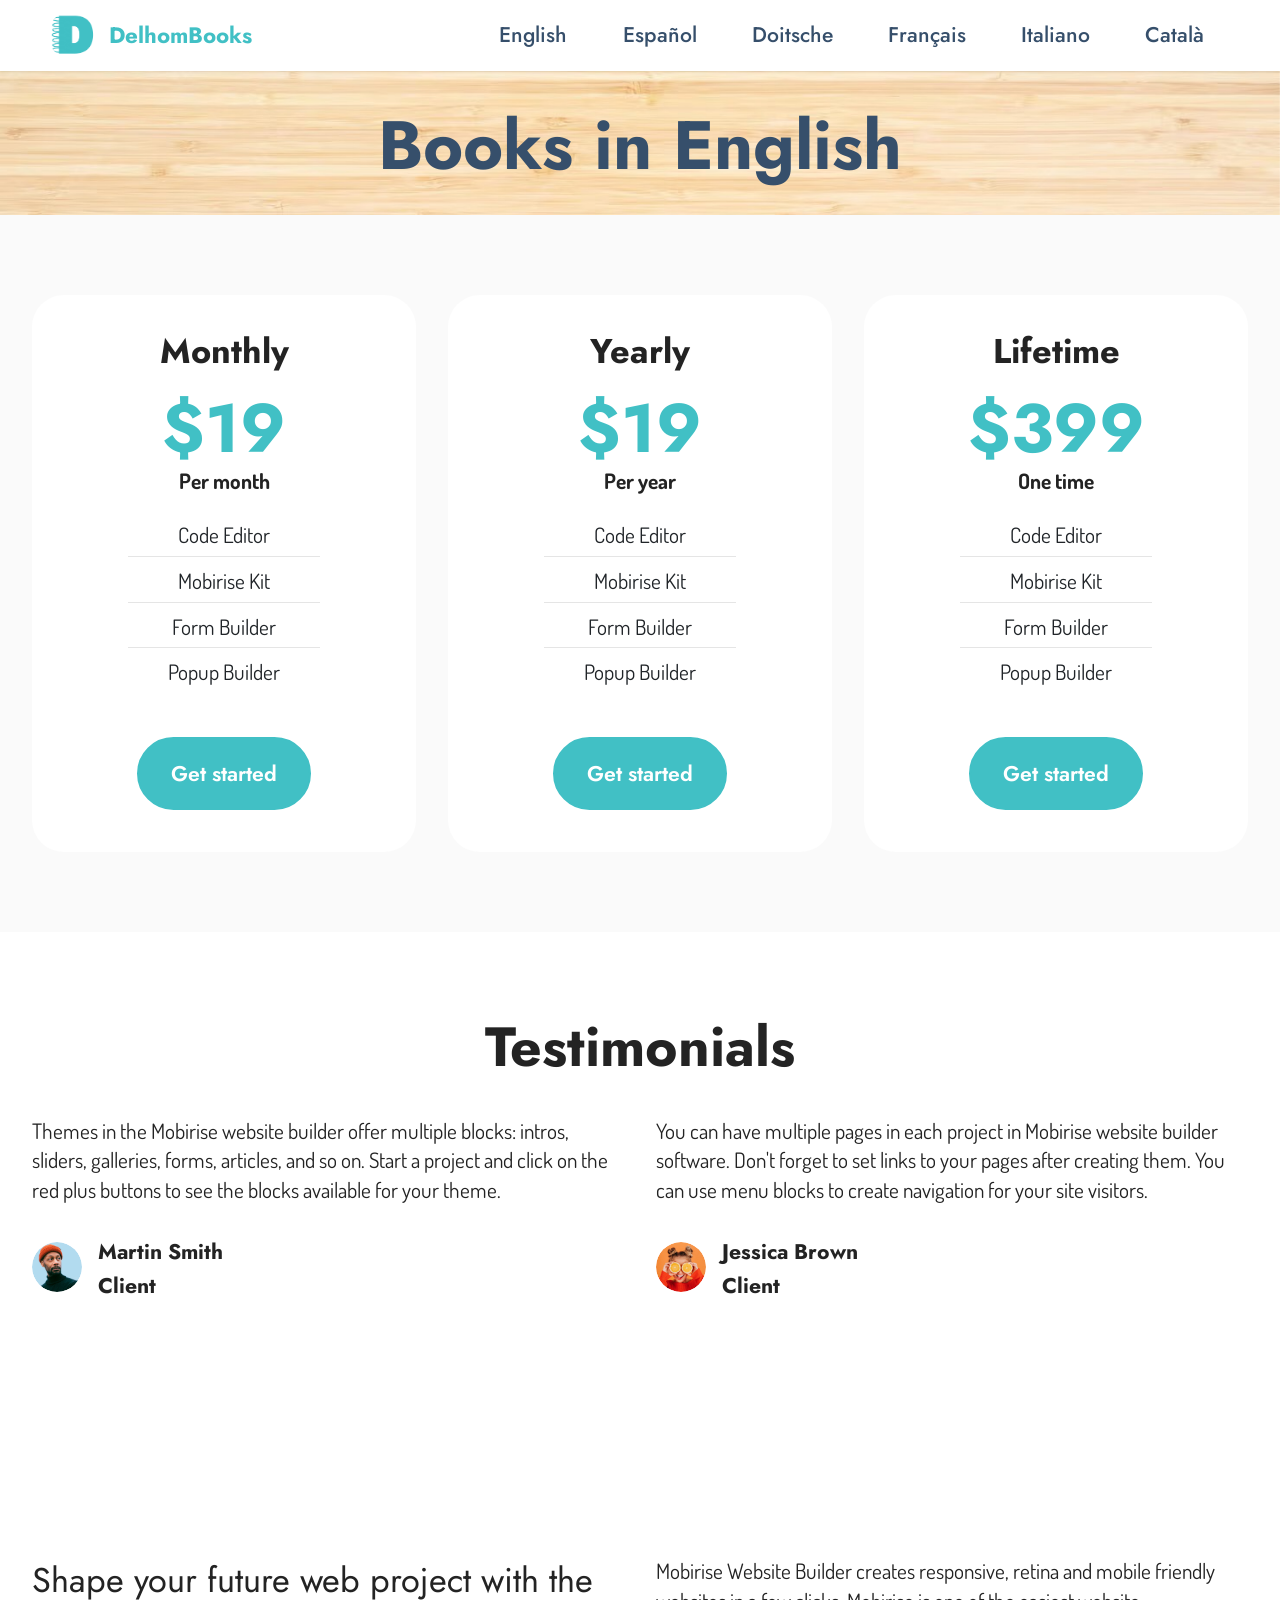
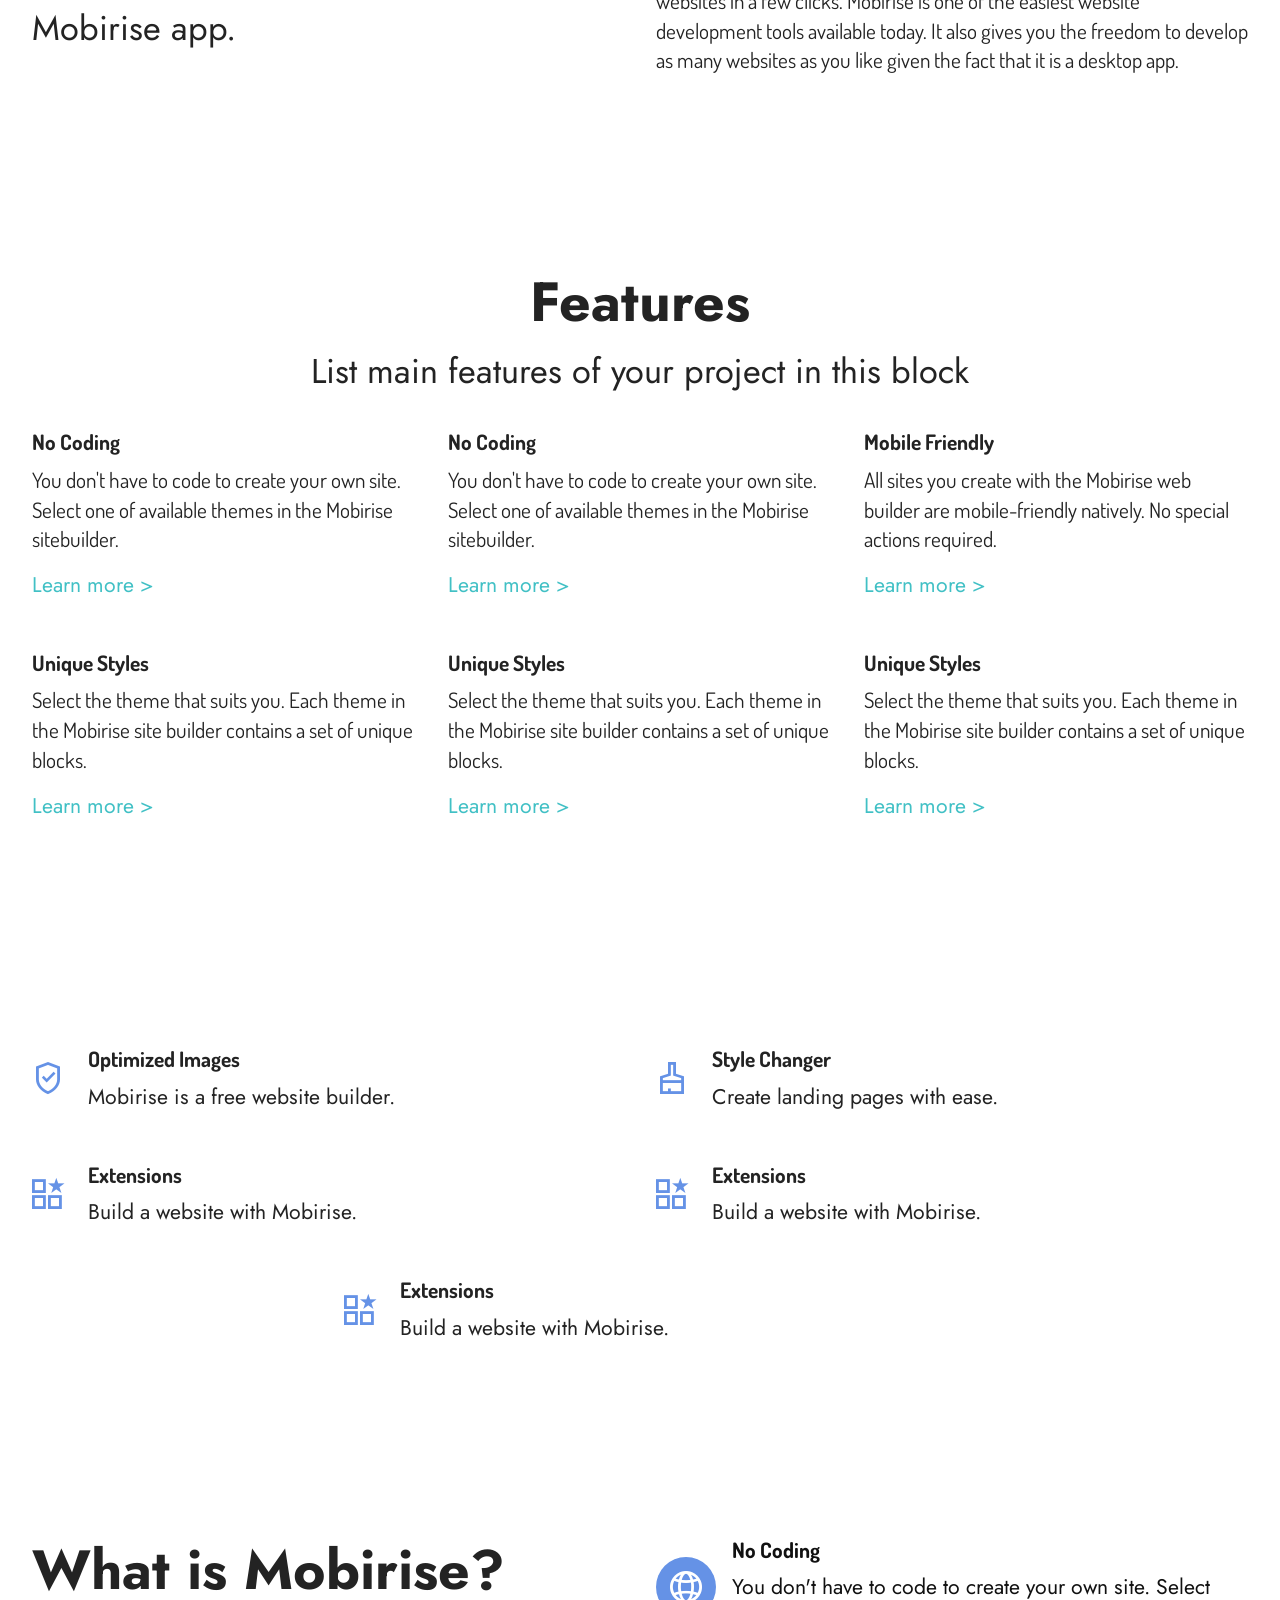
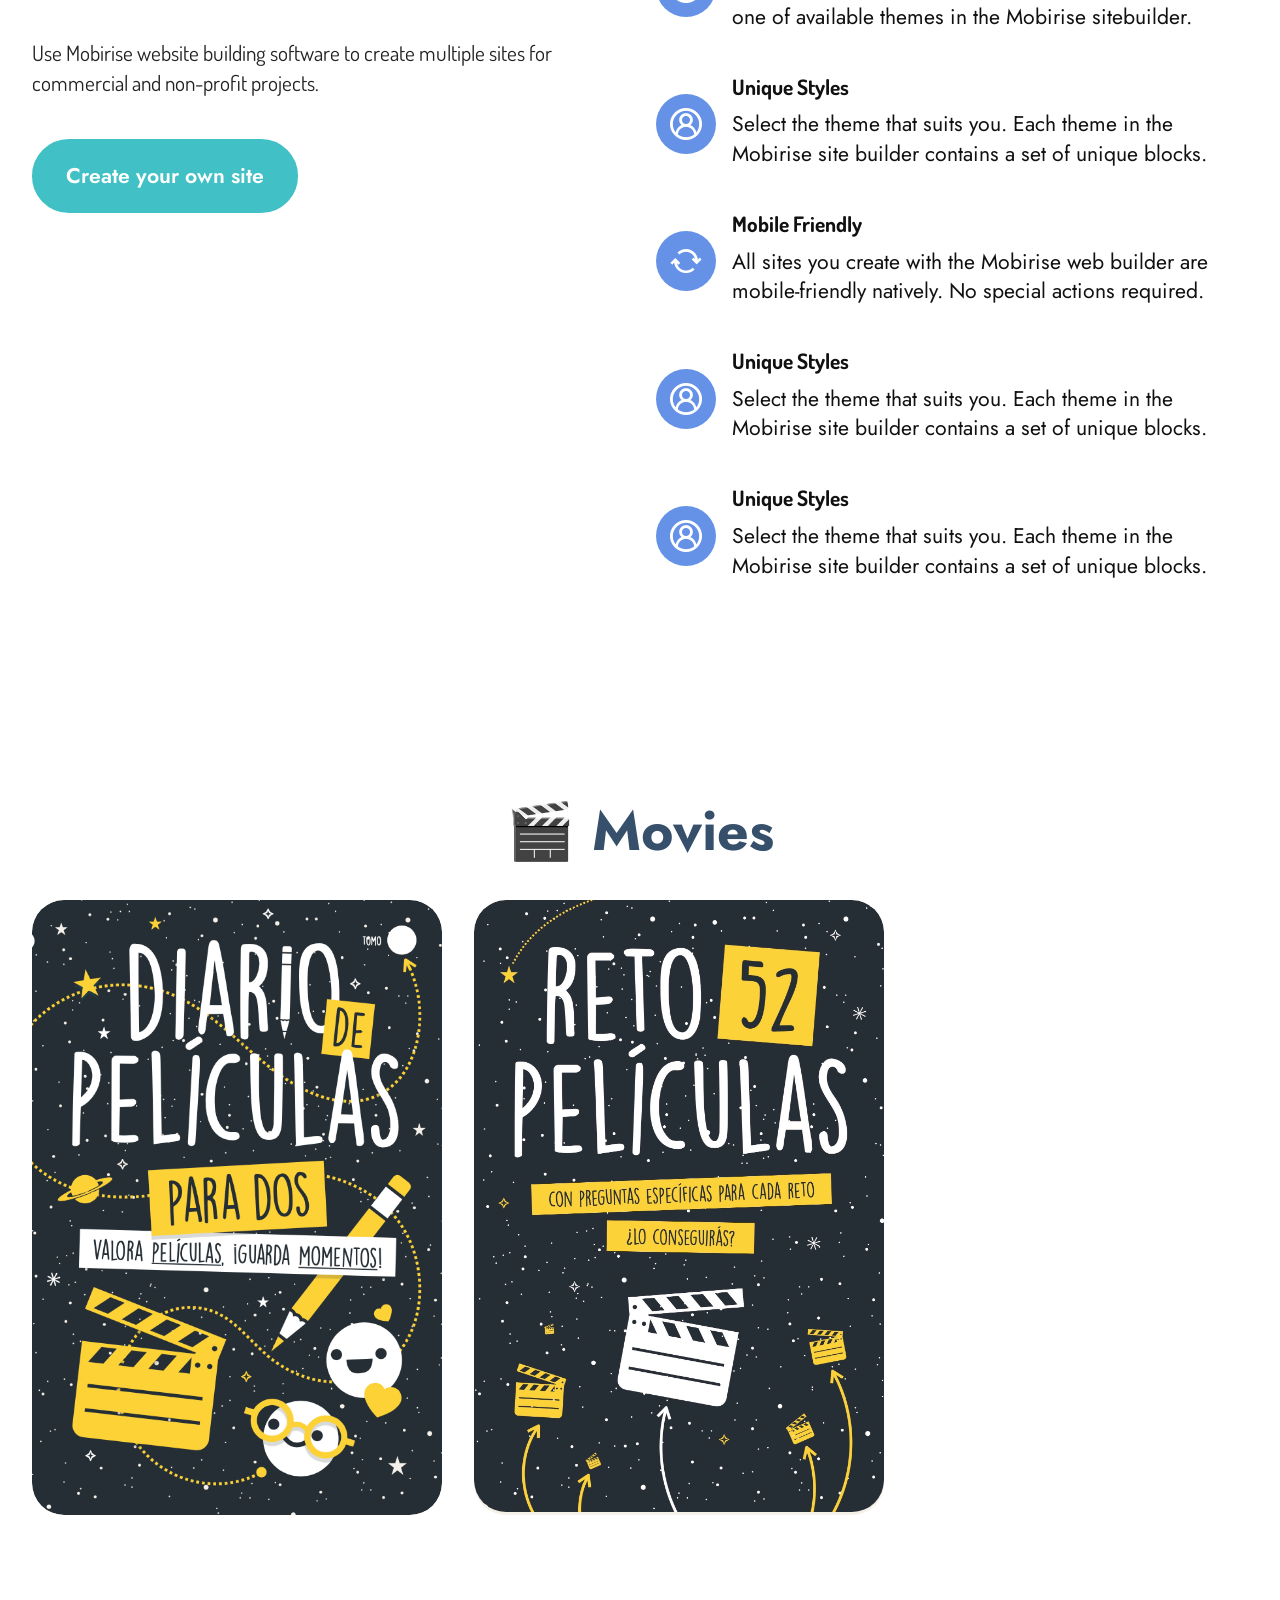
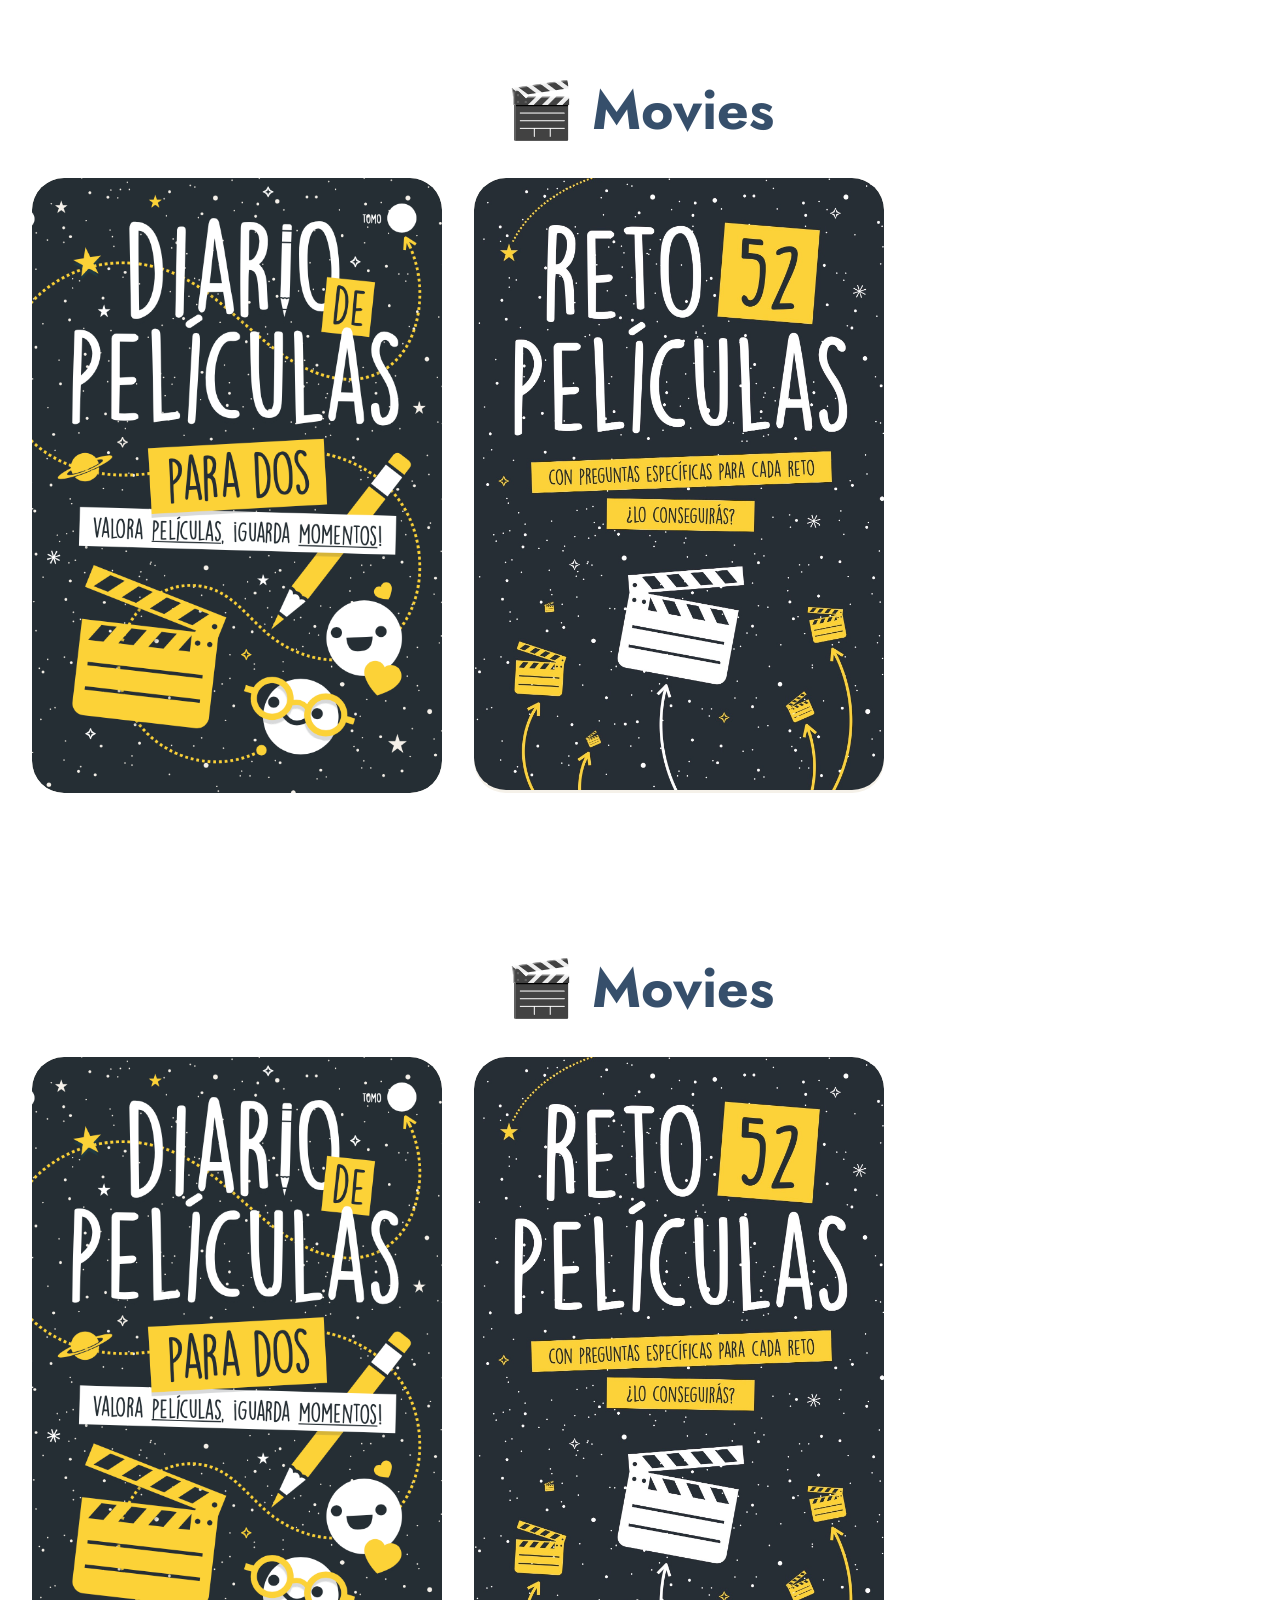
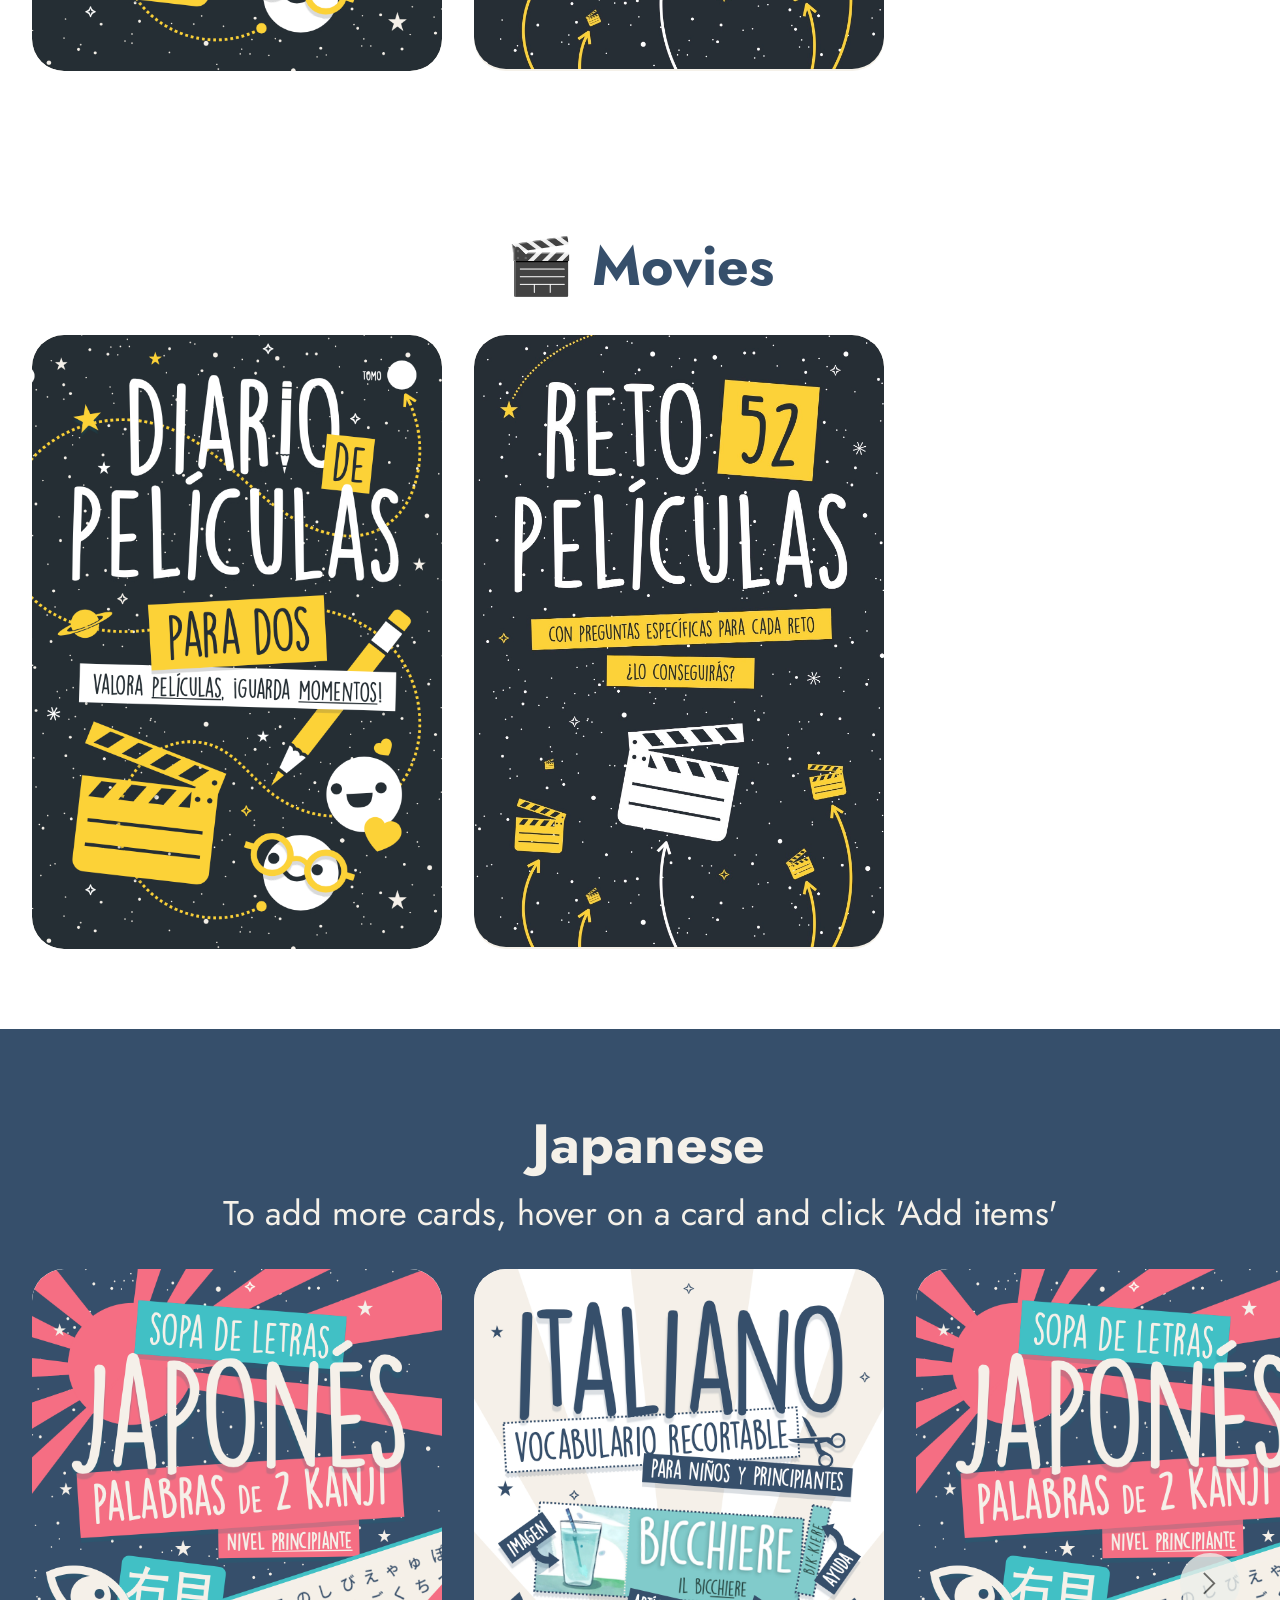
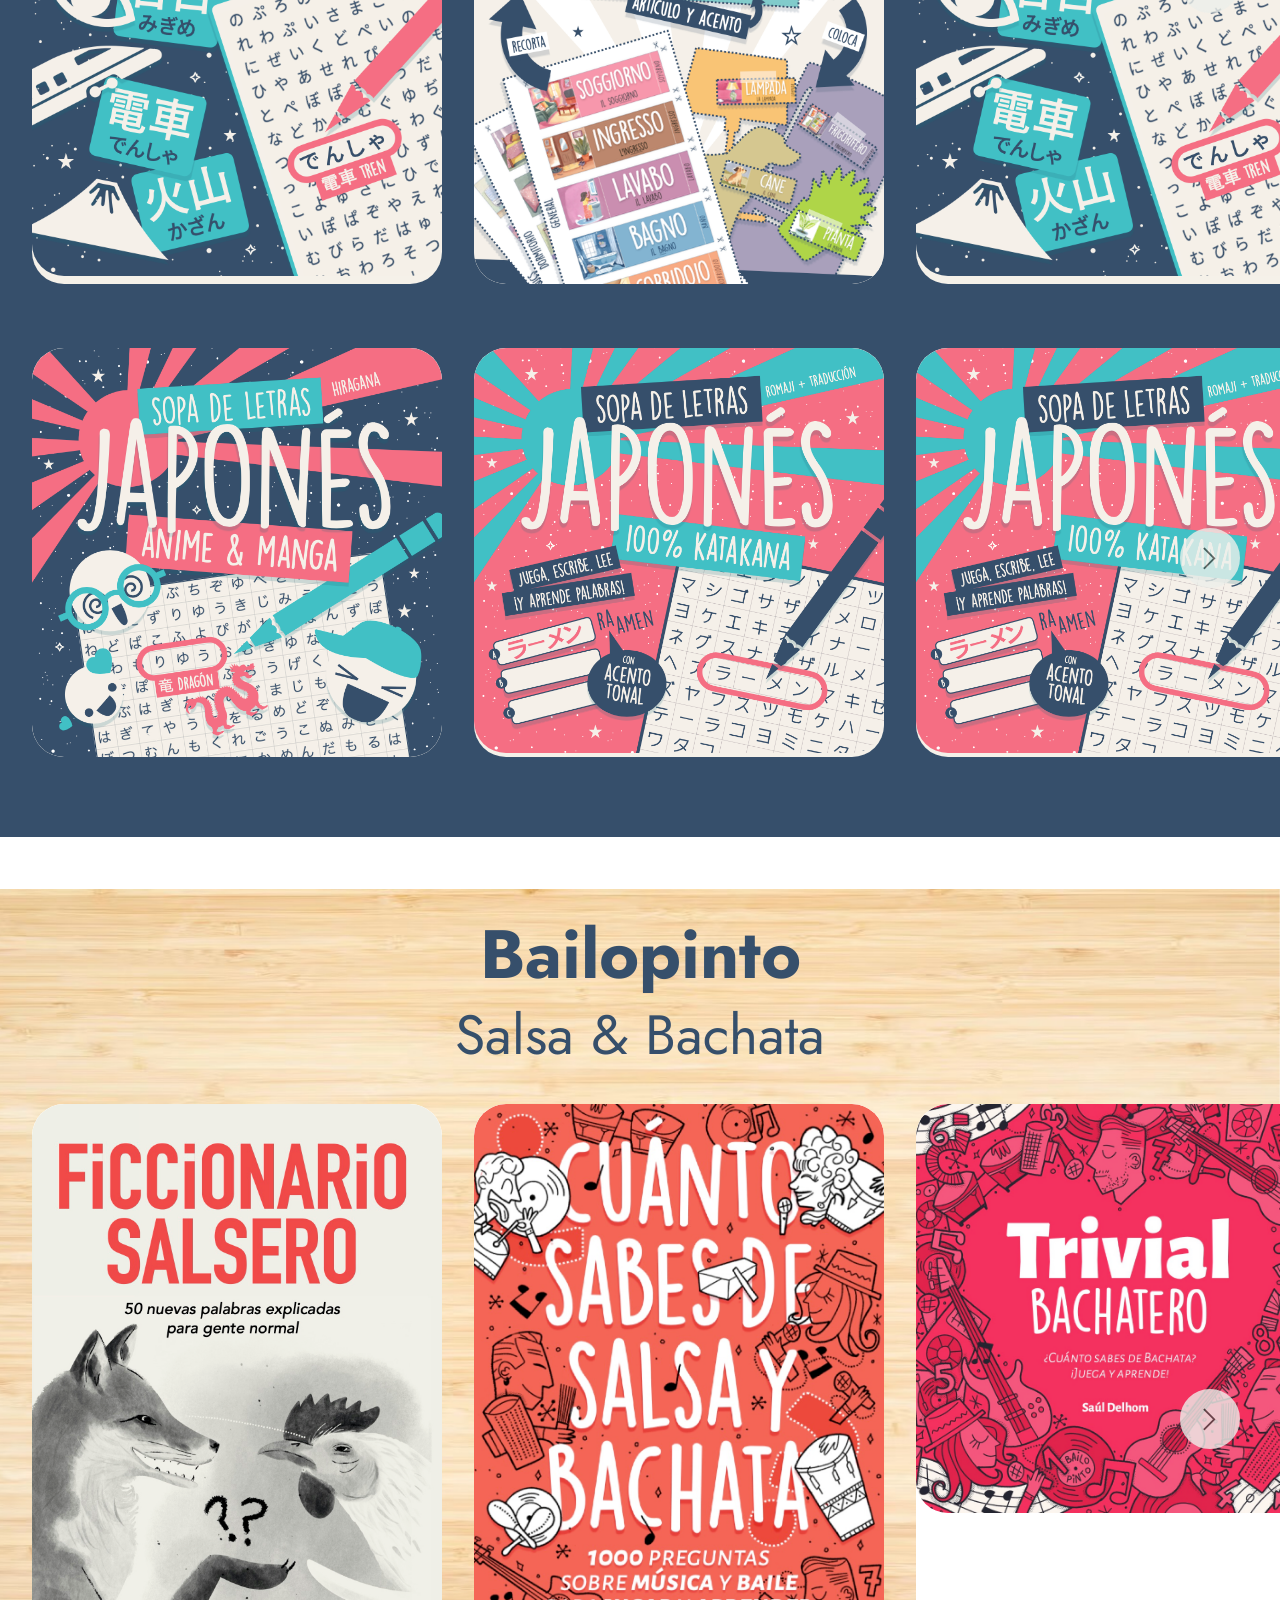
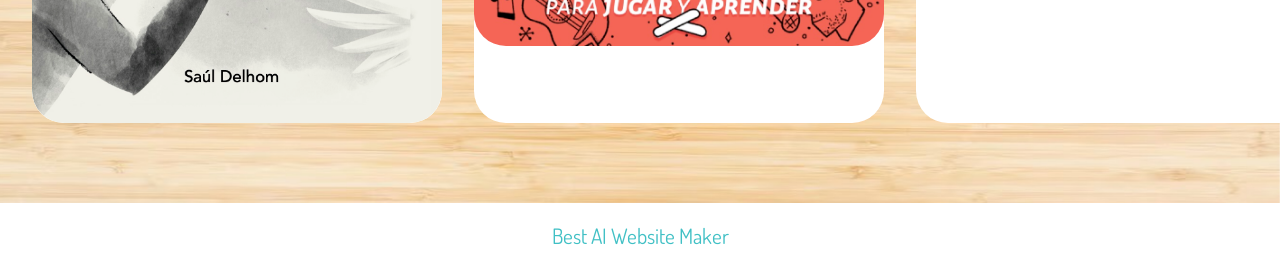
==== english.html @ 9fc68e45 "subida inicial web mobirise" ====
<!DOCTYPE html>
<html  >
<head>
  <!-- Site made with Mobirise Website Builder v6.1.12, https://mobirise.com -->
  <meta charset="UTF-8">
  <meta http-equiv="X-UA-Compatible" content="IE=edge">
  <meta name="generator" content="Mobirise v6.1.12, mobirise.com">
  <meta name="viewport" content="width=device-width, initial-scale=1, minimum-scale=1">
  <link rel="shortcut icon" href="assets/images/delhom-books-logo-1.png" type="image/x-icon">
  <meta name="description" content="">
  
  
  <title>Books in English</title>
  <link rel="stylesheet" href="assets/web/assets/mobirise-icons2/mobirise2.css">
  <link rel="stylesheet" href="assets/bootstrap/css/bootstrap.min.css">
  <link rel="stylesheet" href="assets/parallax/jarallax.css">
  <link rel="stylesheet" href="assets/dropdown/css/style.css">
  <link rel="stylesheet" href="assets/socicon/css/styles.css">
  <link rel="stylesheet" href="assets/theme/css/style.css">
  <link rel="preload" href="https://fonts.googleapis.com/css?family=Jost:100,200,300,400,500,600,700,800,900,100i,200i,300i,400i,500i,600i,700i,800i,900i&display=swap" as="style" onload="this.onload=null;this.rel='stylesheet'">
  <noscript><link rel="stylesheet" href="https://fonts.googleapis.com/css?family=Jost:100,200,300,400,500,600,700,800,900,100i,200i,300i,400i,500i,600i,700i,800i,900i&display=swap"></noscript>
  <link rel="preload" href="https://fonts.googleapis.com/css?family=Dosis:200,300,400,500,600,700,800&display=swap" as="style" onload="this.onload=null;this.rel='stylesheet'">
  <noscript><link rel="stylesheet" href="https://fonts.googleapis.com/css?family=Dosis:200,300,400,500,600,700,800&display=swap"></noscript>
  <link rel="preload" as="style" href="assets/mobirise/css/mbr-additional.css?v=yplSGH"><link rel="stylesheet" href="assets/mobirise/css/mbr-additional.css?v=yplSGH" type="text/css">

  
  
  
</head>
<body>
  
  <section data-bs-version="5.1" class="menu menu1 cid-vh84CLpVKT" once="menu" id="menu1-14">
    

    <nav class="navbar navbar-dropdown navbar-fixed-top navbar-expand-lg">
        <div class="container">
            <div class="navbar-brand">
                <span class="navbar-logo">
                    <a href="https://mobiri.se">
                        <img src="assets/images/delhom-books-logo-mini.png" alt="Mobirise Website Builder" style="height: 3rem;">
                    </a>
                </span>
                <span class="navbar-caption-wrap"><a class="navbar-caption text-primary new-font" href="https://mobiri.se">DelhomBooks</a></span>
            </div>
            <button class="navbar-toggler" type="button" data-toggle="collapse" data-bs-toggle="collapse" data-target="#navbarSupportedContent" data-bs-target="#navbarSupportedContent" aria-controls="navbarNavAltMarkup" aria-expanded="false" aria-label="Toggle navigation">
                <div class="hamburger">
                    <span></span>
                    <span></span>
                    <span></span>
                    <span></span>
                </div>
            </button>
            <div class="collapse navbar-collapse" id="navbarSupportedContent">
                <ul class="navbar-nav nav-dropdown nav-right" data-app-modern-menu="true"><li class="nav-item"><a class="nav-link link text-secondary text-primary display-4" href="page1.html">English</a></li>
                    <li class="nav-item"><a class="nav-link link text-secondary text-primary display-4" href="espanol.html">Español</a></li>
                    <li class="nav-item"><a class="nav-link link text-secondary display-4" href="https://mobiri.se">Doitsche</a>
                    </li><li class="nav-item"><a class="nav-link link text-secondary display-4" href="https://mobiri.se">Français</a></li><li class="nav-item"><a class="nav-link link text-secondary display-4" href="https://mobiri.se">Italiano</a></li><li class="nav-item"><a class="nav-link link text-secondary display-4" href="https://mobiri.se">Català</a></li></ul>
                
                
            </div>
        </div>
    </nav>
</section>

<section data-bs-version="5.1" class="content4 cid-vh84CMiRz2 mbr-parallax-background" id="content4-15">
    

    
    
    <div class="container">
        <div class="row justify-content-center">
            <div class="title col-md-12 col-lg-10">
                <h2 class="mbr-section-title mbr-fonts-style align-center mb-4 display-1">
                    <strong>Books in English</strong></h2>
                
                
            </div>
        </div>
    </div>
</section>

<section data-bs-version="5.1" class="pricing2 cid-vh84CMUTOu" id="pricing2-17">
    

    
    
    <div class="container">
        <div class="row justify-content-center">
            <div class="col-12 col-md-6 align-center col-lg-4">
                <div class="plan">
                    <div class="plan-header">
                        <h6 class="plan-title mbr-fonts-style mb-3 display-5">
                            <strong>Monthly</strong>
                        </h6>
                        <div class="plan-price">
                            <p class="price mbr-fonts-style m-0 display-1"><strong>$19</strong></p>
                            <p class="price-term mbr-fonts-style mb-3 display-7"><strong>Per month</strong>
                            </p>
                        </div>
                    </div>
                    <div class="plan-body">
                        <div class="plan-list mb-4">
                            <ul class="list-group mbr-fonts-style list-group-flush display-7">
                                <li class="list-group-item">Code Editor
                                </li><li class="list-group-item">Mobirise Kit
                                </li><li class="list-group-item">Form Builder
                                </li><li class="list-group-item">Popup Builder</li>
                            </ul>
                        </div>
                        <div class="mbr-section-btn text-center">
                            <a href="https://mobiri.se" class="btn btn-primary display-4">Get started</a>
                        </div>
                    </div>
                </div>
            </div>
            <div class="col-12 col-md-6 align-center col-lg-4">
                <div class="plan">
                    <div class="plan-header">
                        <h6 class="plan-title mbr-fonts-style mb-3 display-5">
                            <strong>Yearly</strong>
                        </h6>
                        <div class="plan-price">
                            <p class="price mbr-fonts-style m-0 display-1"><strong>$19</strong></p>
                            <p class="price-term mbr-fonts-style mb-3 display-7"><strong>Per year</strong>
                            </p>
                        </div>
                    </div>
                    <div class="plan-body">
                        <div class="plan-list mb-4">
                            <ul class="list-group mbr-fonts-style list-group-flush display-7">
                                <li class="list-group-item">Code Editor
                                </li><li class="list-group-item">Mobirise Kit
                                </li><li class="list-group-item">Form Builder
                                </li><li class="list-group-item">Popup Builder</li>
                            </ul>
                        </div>
                        <div class="mbr-section-btn text-center"><a href="https://mobiri.se" class="btn btn-primary display-4">Get started</a></div>
                    </div>
                </div>
            </div>
            <div class="col-12 col-md-6 align-center col-lg-4">
                <div class="plan">
                    <div class="plan-header">
                        <h6 class="plan-title mbr-fonts-style mb-3 display-5">
                            <strong>Lifetime</strong>
                        </h6>
                        <div class="plan-price">
                            <p class="price mbr-fonts-style m-0 display-1"><strong>$399</strong></p>
                            <p class="price-term mbr-fonts-style mb-3 display-7"><strong>One time</strong>
                            </p>
                        </div>
                    </div>
                    <div class="plan-body">
                        <div class="plan-list mb-4">
                            <ul class="list-group mbr-fonts-style list-group-flush display-7">
                                <li class="list-group-item">Code Editor
                                </li><li class="list-group-item">Mobirise Kit
                                </li><li class="list-group-item">Form Builder
                                </li><li class="list-group-item">Popup Builder</li>
                            </ul>
                        </div>
                        <div class="mbr-section-btn text-center">
                            <a href="https://mobiri.se" class="btn btn-primary display-4">Get started</a>
                        </div>
                    </div>
                </div>
            </div>
            
        </div>
    </div>
</section>

<section data-bs-version="5.1" class="testimonials2 cid-vh84CNhNWM" id="testimonials2-18">
    
    
    
    
    <div class="container">
        <h3 class="mbr-section-title mbr-fonts-style align-center mb-4 display-2">
            <strong>Testimonials</strong>
        </h3>
        <div class="row justify-content-center">
            <div class="item features-without-image mb-5 col-12 col-md-6">
                <div class="item-wrapper">
                    <p class="mbr-text mbr-fonts-style mb-4 display-7">Themes in the Mobirise website builder offer multiple blocks: intros, sliders, galleries, forms, articles, and so on. Start a project and click on the red plus buttons to see the blocks available for your theme.</p>
                    <div class="d-flex mb-md-0 mb-4">
                        <div class="image-wrapper">
                            <img src="assets/images/team1.webp" alt="Mobirise Website Builder">
                        </div>
                        <div class="text-wrapper">
                            <p class="name mbr-fonts-style mb-1 display-4">
                                <strong>Martin Smith</strong>
                            </p>
                            <p class="position mbr-fonts-style display-4">
                                <strong>Client</strong>
                            </p>
                        </div>
                    </div>
                </div>
            </div>
            <div class="item features-without-image mb-5 col-12 col-md-6">
                <div class="item-wrapper">
                    <p class="mbr-text mbr-fonts-style mb-4 display-7">You can have multiple pages in each project in Mobirise website builder software. Don't forget to set links to your pages after creating them. You can use menu blocks to create navigation for your site visitors.</p>
                    <div class="d-flex mb-md-0 mb-4">
                        <div class="image-wrapper">
                            <img src="assets/images/team2.webp" alt="Mobirise Website Builder">
                        </div>
                        <div class="text-wrapper">
                            <p class="name mbr-fonts-style mb-1 display-4">
                                <strong>Jessica Brown</strong>
                            </p>
                            <p class="position mbr-fonts-style display-4">
                                <strong>Client</strong>
                            </p>
                        </div>
                    </div>
                </div>
            </div>
        </div>
    </div>
</section>

<section data-bs-version="5.1" class="content10 cid-vh84CNz6tU" id="content10-19">
    
    <div class="container">
        <div class="row justify-content-center">
            <div class="col-12 col-md">
                
                <h6 class="mbr-section-subtitle mbr-fonts-style mb-4 display-5">
                    Shape your future web project with the Mobirise app.
                </h6>
            </div>
            <div class="col-md-12 col-lg-6">
                <p class="mbr-text mbr-fonts-style display-7">Mobirise Website Builder creates responsive, retina and mobile friendly websites in a few clicks. Mobirise is one of the easiest website development tools available today. It also gives you the freedom to develop as many websites as you like given the fact that it is a desktop app.</p>
            </div>
        </div>
    </div>
</section>

<section data-bs-version="5.1" class="features18 cid-vh84CNI649" id="features18-1a">

    

    
    
    <div class="container">
        <div class="mbr-section-head">
            <div class="col-12">
                <h4 class="mbr-section-title mbr-fonts-style align-center mb-0 display-2">
                    <strong>Features</strong>
                </h4>
                <h5 class="mbr-section-subtitle mbr-fonts-style align-center mb-0 mt-2 display-5">
                    List main features of your project in this block
                </h5>
            </div>
        </div>
        <div class="row mt-4">
            <div class="item features-without-image mb-3 col-12 col-md-4">
                <div class="item-wrapper mb-4">
                    <div class="card-box align-left">
                        <h4 class="card-title mbr-fonts-style align-left display-7">
                            <strong>No Coding</strong>
                        </h4>
                        <p class="mbr-text mbr-fonts-style mb-3 display-7">
                            You don't have to code to create your own site. Select one of available themes in the
                            Mobirise sitebuilder.</p>
                        <div class="link-wrap">
                            <h6 class="link mbr-fonts-style align-left display-4">
                                <a class="text-primary" href="#">Learn more &gt;</a>
                            </h6>
                        </div>
                    </div>
                </div>
            </div><div class="item features-without-image mb-3 col-12 col-md-4">
                <div class="item-wrapper mb-4">
                    <div class="card-box align-left">
                        <h4 class="card-title mbr-fonts-style align-left display-7">
                            <strong>No Coding</strong>
                        </h4>
                        <p class="mbr-text mbr-fonts-style mb-3 display-7">
                            You don't have to code to create your own site. Select one of available themes in the
                            Mobirise sitebuilder.</p>
                        <div class="link-wrap">
                            <h6 class="link mbr-fonts-style align-left display-4">
                                <a class="text-primary" href="#">Learn more &gt;</a>
                            </h6>
                        </div>
                    </div>
                </div>
            </div>
            <div class="item features-without-image mb-3 col-12 col-md-4">
                <div class="item-wrapper mb-4">
                    <div class="card-box align-left">
                        <h4 class="card-title mbr-fonts-style align-left display-7">
                            <strong>Mobile Friendly</strong>
                        </h4>
                        <p class="mbr-text mbr-fonts-style mb-3 display-7">
                            All sites you create with the Mobirise web builder are mobile-friendly natively. No special
                            actions required.</p>
                        <div class="link-wrap">
                            <h6 class="link mbr-fonts-style align-left display-4">
                                <a class="text-primary" href="#">Learn more &gt;</a>
                            </h6>
                        </div>
                    </div>
                </div>
            </div>
            <div class="item features-without-image mb-3 col-12 col-md-4">
                <div class="item-wrapper mb-4">
                    <div class="card-box align-left">
                        <h4 class="card-title mbr-fonts-style align-left display-7">
                            <strong>Unique Styles</strong>
                        </h4>
                        <p class="mbr-text mbr-fonts-style mb-3 display-7">
                            Select the theme that suits you. Each theme in the Mobirise site builder contains a set of
                            unique blocks.</p>
                        <div class="link-wrap">
                            <h6 class="link mbr-fonts-style align-left display-4">
                                <a class="text-primary" href="#">Learn more &gt;</a>
                            </h6>
                        </div>
                    </div>
                </div>
            </div><div class="item features-without-image mb-3 col-12 col-md-4">
                <div class="item-wrapper mb-4">
                    <div class="card-box align-left">
                        <h4 class="card-title mbr-fonts-style align-left display-7">
                            <strong>Unique Styles</strong>
                        </h4>
                        <p class="mbr-text mbr-fonts-style mb-3 display-7">
                            Select the theme that suits you. Each theme in the Mobirise site builder contains a set of
                            unique blocks.</p>
                        <div class="link-wrap">
                            <h6 class="link mbr-fonts-style align-left display-4">
                                <a class="text-primary" href="#">Learn more &gt;</a>
                            </h6>
                        </div>
                    </div>
                </div>
            </div><div class="item features-without-image mb-3 col-12 col-md-4">
                <div class="item-wrapper mb-4">
                    <div class="card-box align-left">
                        <h4 class="card-title mbr-fonts-style align-left display-7">
                            <strong>Unique Styles</strong>
                        </h4>
                        <p class="mbr-text mbr-fonts-style mb-3 display-7">
                            Select the theme that suits you. Each theme in the Mobirise site builder contains a set of
                            unique blocks.</p>
                        <div class="link-wrap">
                            <h6 class="link mbr-fonts-style align-left display-4">
                                <a class="text-primary" href="#">Learn more &gt;</a>
                            </h6>
                        </div>
                    </div>
                </div>
            </div>
        </div>
    </div>
</section>

<section data-bs-version="5.1" class="features15 cid-vh84COD1ik" id="features15-1b">

    

    
    
    <div class="container">
        <div class="row justify-content-center">
            <div class="item features-without-image mb-5 col-12 col-md-6">
                <div class="item-wrapper">
                    <span class="mbr-iconfont mobi-mbri-protect mobi-mbri m-auto"></span>
                    <div class="card-box">
                        <h4 class="card-title mbr-fonts-style mb-2 display-7"><strong>Optimized Images</strong></h4>
                        <h5 class="card-text mbr-fonts-style display-4">Mobirise is a free website builder.</h5>
                    </div>
                </div>
            </div>
            <div class="item features-without-image mb-5 col-12 col-md-6">
                <div class="item-wrapper">
                    <span class="mbr-iconfont m-auto mobi-mbri-website-theme-2 mobi-mbri"></span>
                    <div class="card-box">
                        <h4 class="card-title mbr-fonts-style mb-2 display-7"><strong>Style Changer</strong></h4>
                        <h5 class="card-text mbr-fonts-style display-4">Create landing pages with ease.</h5>
                    </div>
                </div>
            </div>
            <div class="item features-without-image mb-5 col-12 col-md-6">
                <div class="item-wrapper">
                    <span class="mbr-iconfont m-auto mobi-mbri-features mobi-mbri"></span>
                    <div class="card-box">
                        <h4 class="card-title mbr-fonts-style mb-2 display-7">
                            <strong>Extensions</strong>
                        </h4>
                        <h5 class="card-text mbr-fonts-style display-4">Build a website with Mobirise.</h5>
                    </div>
                </div>
            </div><div class="item features-without-image mb-5 col-12 col-md-6">
                <div class="item-wrapper">
                    <span class="mbr-iconfont m-auto mobi-mbri-features mobi-mbri"></span>
                    <div class="card-box">
                        <h4 class="card-title mbr-fonts-style mb-2 display-7">
                            <strong>Extensions</strong>
                        </h4>
                        <h5 class="card-text mbr-fonts-style display-4">Build a website with Mobirise.</h5>
                    </div>
                </div>
            </div><div class="item features-without-image mb-5 col-12 col-md-6">
                <div class="item-wrapper">
                    <span class="mbr-iconfont m-auto mobi-mbri-features mobi-mbri"></span>
                    <div class="card-box">
                        <h4 class="card-title mbr-fonts-style mb-2 display-7">
                            <strong>Extensions</strong>
                        </h4>
                        <h5 class="card-text mbr-fonts-style display-4">Build a website with Mobirise.</h5>
                    </div>
                </div>
            </div>
        </div>
    </div>
</section>

<section data-bs-version="5.1" class="features13 cid-vh84CQ7tek" id="features13-1c">

    

    
    
    <div class="container">
        <div class="row justify-content-center">
            <div class="col-12 col-lg-6">
                <div class="card-wrapper">
                    <div class="card-box align-left">
                        <h4 class="card-title mbr-fonts-style mb-4 display-2">
                            <strong>What is Mobirise?</strong>
                        </h4>
                        <p class="mbr-text mbr-fonts-style mb-4 display-7">
                            Use Mobirise website building software to create multiple sites for commercial and non-profit projects.</p>
                        <div class="mbr-section-btn">
                            <a class="btn btn-primary display-4" href="https://mobiri.se">Create your own site</a>
                        </div>
                    </div>
                </div>
            </div>
            <div class="col-12 col-lg-6">
                <div class="item features-without-image active">
                    <div class="item-wrapper mbr-flex">
                        <div class="icon-box">
                            <span class="mbr-iconfont mobi-mbri-globe-2 mobi-mbri"></span>
                        </div>
                        <div class="text-box">
                            <h4 class="icon-title mbr-black mbr-fonts-style display-7">
                                <strong>No Coding</strong>
                            </h4>
                            <h5 class="icon-text mbr-black mbr-fonts-style display-4">You don't have to code to create your own site. Select one of available themes in the Mobirise sitebuilder.</h5>
                        </div>
                    </div>
                </div>
                
                <div class="item features-without-image">
                    <div class="item-wrapper mbr-flex">
                        <div class="icon-box">
                            <span class="mbr-iconfont mobi-mbri-user-2 mobi-mbri"></span>
                        </div>
                        <div class="text-box">
                            <h4 class="icon-title mbr-black mbr-fonts-style display-7">
                                <strong>Unique Styles</strong>
                            </h4>
                            <h5 class="icon-text mbr-black mbr-fonts-style display-4">Select the theme that suits you. Each theme in the Mobirise site builder contains a set of unique blocks.</h5>
                        </div>
                    </div>
                </div><div class="item features-without-image">
                    <div class="item-wrapper mbr-flex">
                        <div class="icon-box">
                            <span class="mbr-iconfont mobi-mbri-update mobi-mbri"></span>
                        </div>
                        <div class="text-box">
                            <h4 class="icon-title mbr-black mbr-fonts-style display-7">
                                <strong>Mobile Friendly</strong>
                            </h4>
                            <h5 class="icon-text mbr-black mbr-fonts-style display-4">All sites you create with the Mobirise web builder are mobile-friendly natively. No special actions required.</h5>
                        </div>
                    </div>
                </div><div class="item features-without-image">
                    <div class="item-wrapper mbr-flex">
                        <div class="icon-box">
                            <span class="mbr-iconfont mobi-mbri-user-2 mobi-mbri"></span>
                        </div>
                        <div class="text-box">
                            <h4 class="icon-title mbr-black mbr-fonts-style display-7">
                                <strong>Unique Styles</strong>
                            </h4>
                            <h5 class="icon-text mbr-black mbr-fonts-style display-4">Select the theme that suits you. Each theme in the Mobirise site builder contains a set of unique blocks.</h5>
                        </div>
                    </div>
                </div><div class="item features-without-image">
                    <div class="item-wrapper mbr-flex">
                        <div class="icon-box">
                            <span class="mbr-iconfont mobi-mbri-user-2 mobi-mbri"></span>
                        </div>
                        <div class="text-box">
                            <h4 class="icon-title mbr-black mbr-fonts-style display-7">
                                <strong>Unique Styles</strong>
                            </h4>
                            <h5 class="icon-text mbr-black mbr-fonts-style display-4">Select the theme that suits you. Each theme in the Mobirise site builder contains a set of unique blocks.</h5>
                        </div>
                    </div>
                </div>
            </div>
        </div>
    </div>
</section>

<section data-bs-version="5.1" class="slider4 mbr-embla cid-vh84CQCyBH" id="slider4-1d">
    
    
    <div class="position-relative text-center">
        <div class="mbr-section-head">
            <h4 class="mbr-section-title mbr-fonts-style align-center mb-0 display-2"><strong>🎬 Movies</strong></h4>
            
        </div>
        <div class="embla mt-4" data-skip-snaps="true" data-align="center" data-contain-scroll="trimSnaps" data-auto-play-interval="5" data-draggable="true">
            <div class="embla__viewport container-fluid">
                <div class="embla__container">
                    
                    
                    
                    <div class="embla__slide slider-image item active" style="margin-left: 1rem; margin-right: 1rem;">
                        <div class="slide-content">
                            <div class="item-wrapper">
                                <div class="item-img">
                                    <img src="assets/images/diario-peliculas-para-dos.webp" alt="Mobirise Website Builder" data-slide-to="0" data-bs-slide-to="0">
                                </div>
                            </div>
                            
                            
                        </div>
                    </div><div class="embla__slide slider-image item active" style="margin-left: 1rem; margin-right: 1rem;">
                        <div class="slide-content">
                            <div class="item-wrapper">
                                <div class="item-img">
                                    <img src="assets/images/portada-reto-50-peliculas-ed10.webp" alt="Mobirise Website Builder" data-slide-to="1" data-bs-slide-to="1">
                                </div>
                            </div>
                            
                            
                        </div>
                    </div>
                </div>
            </div>
            <button class="embla__button embla__button--prev">
                <span class="mobi-mbri mobi-mbri-arrow-prev mbr-iconfont" aria-hidden="true"></span>
                <span class="sr-only visually-hidden visually-hidden">Previous</span>
            </button>
            <button class="embla__button embla__button--next">
                <span class="mobi-mbri mobi-mbri-arrow-next mbr-iconfont" aria-hidden="true"></span>
                <span class="sr-only visually-hidden visually-hidden">Next</span>
            </button>
        </div>
    </div>
</section>

<section data-bs-version="5.1" class="slider4 mbr-embla cid-vh84CSfSgv" id="slider4-1e">
    
    
    <div class="position-relative text-center">
        <div class="mbr-section-head">
            <h4 class="mbr-section-title mbr-fonts-style align-center mb-0 display-2"><strong>🎬 Movies</strong></h4>
            
        </div>
        <div class="embla mt-4" data-skip-snaps="true" data-align="center" data-contain-scroll="trimSnaps" data-auto-play-interval="5" data-draggable="true">
            <div class="embla__viewport container-fluid">
                <div class="embla__container">
                    
                    
                    
                    <div class="embla__slide slider-image item active" style="margin-left: 1rem; margin-right: 1rem;">
                        <div class="slide-content">
                            <div class="item-wrapper">
                                <div class="item-img">
                                    <img src="assets/images/diario-peliculas-para-dos.webp" alt="Mobirise Website Builder" data-slide-to="0" data-bs-slide-to="0">
                                </div>
                            </div>
                            
                            
                        </div>
                    </div><div class="embla__slide slider-image item active" style="margin-left: 1rem; margin-right: 1rem;">
                        <div class="slide-content">
                            <div class="item-wrapper">
                                <div class="item-img">
                                    <img src="assets/images/portada-reto-50-peliculas-ed10.webp" alt="Mobirise Website Builder" data-slide-to="1" data-bs-slide-to="1">
                                </div>
                            </div>
                            
                            
                        </div>
                    </div>
                </div>
            </div>
            <button class="embla__button embla__button--prev">
                <span class="mobi-mbri mobi-mbri-arrow-prev mbr-iconfont" aria-hidden="true"></span>
                <span class="sr-only visually-hidden visually-hidden">Previous</span>
            </button>
            <button class="embla__button embla__button--next">
                <span class="mobi-mbri mobi-mbri-arrow-next mbr-iconfont" aria-hidden="true"></span>
                <span class="sr-only visually-hidden visually-hidden">Next</span>
            </button>
        </div>
    </div>
</section>

<section data-bs-version="5.1" class="slider4 mbr-embla cid-vh84CT5tXY" id="slider4-1f">
    
    
    <div class="position-relative text-center">
        <div class="mbr-section-head">
            <h4 class="mbr-section-title mbr-fonts-style align-center mb-0 display-2"><strong>🎬 Movies</strong></h4>
            
        </div>
        <div class="embla mt-4" data-skip-snaps="true" data-align="center" data-contain-scroll="trimSnaps" data-auto-play-interval="5" data-draggable="true">
            <div class="embla__viewport container-fluid">
                <div class="embla__container">
                    
                    
                    
                    <div class="embla__slide slider-image item active" style="margin-left: 1rem; margin-right: 1rem;">
                        <div class="slide-content">
                            <div class="item-wrapper">
                                <div class="item-img">
                                    <img src="assets/images/diario-peliculas-para-dos.webp" alt="Mobirise Website Builder" data-slide-to="0" data-bs-slide-to="0">
                                </div>
                            </div>
                            
                            
                        </div>
                    </div><div class="embla__slide slider-image item active" style="margin-left: 1rem; margin-right: 1rem;">
                        <div class="slide-content">
                            <div class="item-wrapper">
                                <div class="item-img">
                                    <img src="assets/images/portada-reto-50-peliculas-ed10.webp" alt="Mobirise Website Builder" data-slide-to="1" data-bs-slide-to="1">
                                </div>
                            </div>
                            
                            
                        </div>
                    </div>
                </div>
            </div>
            <button class="embla__button embla__button--prev">
                <span class="mobi-mbri mobi-mbri-arrow-prev mbr-iconfont" aria-hidden="true"></span>
                <span class="sr-only visually-hidden visually-hidden">Previous</span>
            </button>
            <button class="embla__button embla__button--next">
                <span class="mobi-mbri mobi-mbri-arrow-next mbr-iconfont" aria-hidden="true"></span>
                <span class="sr-only visually-hidden visually-hidden">Next</span>
            </button>
        </div>
    </div>
</section>

<section data-bs-version="5.1" class="slider4 mbr-embla cid-vh84CTOGBN" id="slider4-1g">
    
    
    <div class="position-relative text-center">
        <div class="mbr-section-head">
            <h4 class="mbr-section-title mbr-fonts-style align-center mb-0 display-2"><strong>🎬 Movies</strong></h4>
            
        </div>
        <div class="embla mt-4" data-skip-snaps="true" data-align="center" data-contain-scroll="trimSnaps" data-auto-play-interval="5" data-draggable="true">
            <div class="embla__viewport container-fluid">
                <div class="embla__container">
                    
                    
                    
                    <div class="embla__slide slider-image item active" style="margin-left: 1rem; margin-right: 1rem;">
                        <div class="slide-content">
                            <div class="item-wrapper">
                                <div class="item-img">
                                    <img src="assets/images/diario-peliculas-para-dos.webp" alt="Mobirise Website Builder" data-slide-to="0" data-bs-slide-to="0">
                                </div>
                            </div>
                            
                            
                        </div>
                    </div><div class="embla__slide slider-image item active" style="margin-left: 1rem; margin-right: 1rem;">
                        <div class="slide-content">
                            <div class="item-wrapper">
                                <div class="item-img">
                                    <img src="assets/images/portada-reto-50-peliculas-ed10.webp" alt="Mobirise Website Builder" data-slide-to="1" data-bs-slide-to="1">
                                </div>
                            </div>
                            
                            
                        </div>
                    </div>
                </div>
            </div>
            <button class="embla__button embla__button--prev">
                <span class="mobi-mbri mobi-mbri-arrow-prev mbr-iconfont" aria-hidden="true"></span>
                <span class="sr-only visually-hidden visually-hidden">Previous</span>
            </button>
            <button class="embla__button embla__button--next">
                <span class="mobi-mbri mobi-mbri-arrow-next mbr-iconfont" aria-hidden="true"></span>
                <span class="sr-only visually-hidden visually-hidden">Next</span>
            </button>
        </div>
    </div>
</section>

<section data-bs-version="5.1" class="slider4 mbr-embla cid-vh84CUjuYU" id="slider4-1h">
    
    
    <div class="position-relative text-center">
        <div class="mbr-section-head">
            <h4 class="mbr-section-title mbr-fonts-style align-center mb-0 display-2"><strong>&nbsp;Japanese</strong></h4>
            <h5 class="mbr-section-subtitle mbr-fonts-style align-center mb-0 mt-2 display-5">To add more cards, hover on a card and
                click 'Add items'</h5>
        </div>
        <div class="embla mt-4" data-skip-snaps="true" data-align="center" data-contain-scroll="trimSnaps" data-auto-play-interval="5" data-draggable="true">
            <div class="embla__viewport container-fluid">
                <div class="embla__container">
                    
                    
                    
                    <div class="embla__slide slider-image item active" style="margin-left: 1rem; margin-right: 1rem;">
                        <div class="slide-content">
                            <div class="item-wrapper">
                                <div class="item-img">
                                    <img src="assets/images/sopa-letras-dos-2-kanji.webp" alt="Mobirise Website Builder" data-slide-to="0" data-bs-slide-to="0">
                                </div>
                            </div>
                            
                            
                        </div>
                    </div><div class="embla__slide slider-image item" style="margin-left: 1rem; margin-right: 1rem;">
                        <div class="slide-content">
                            <div class="item-wrapper">
                                <div class="item-img">
                                    <img src="assets/images/vocabulario-recortable-italiano-ninos-principiantes.webp" alt="Mobirise Website Builder" data-slide-to="1" data-bs-slide-to="1">
                                </div>
                            </div>
                            
                            
                        </div>
                    </div><div class="embla__slide slider-image item" style="margin-left: 1rem; margin-right: 1rem;">
                        <div class="slide-content">
                            <div class="item-wrapper">
                                <div class="item-img">
                                    
                                <a href="http://amazon.com"><img src="assets/images/sopa-letras-dos-2-kanji.webp" alt="Mobirise Website Builder" data-slide-to="2" data-bs-slide-to="2"></a></div>
                            </div>
                            
                            
                        </div>
                    </div>
                </div>
            </div>
            <button class="embla__button embla__button--prev">
                <span class="mobi-mbri mobi-mbri-arrow-prev mbr-iconfont" aria-hidden="true"></span>
                <span class="sr-only visually-hidden visually-hidden">Previous</span>
            </button>
            <button class="embla__button embla__button--next">
                <span class="mobi-mbri mobi-mbri-arrow-next mbr-iconfont" aria-hidden="true"></span>
                <span class="sr-only visually-hidden visually-hidden">Next</span>
            </button>
        </div>
    </div>
</section>

<section data-bs-version="5.1" class="slider4 mbr-embla cid-vh84CUTWw1" id="slider4-1i">
    
    
    <div class="position-relative text-center">
        
        <div class="embla mt-4" data-skip-snaps="true" data-align="center" data-contain-scroll="trimSnaps" data-auto-play-interval="5" data-draggable="true">
            <div class="embla__viewport container-fluid">
                <div class="embla__container">
                    
                    
                    
                    <div class="embla__slide slider-image item active" style="margin-left: 1rem; margin-right: 1rem;">
                        <div class="slide-content">
                            <div class="item-wrapper">
                                <div class="item-img">
                                    
                                <a href="http://amazon.com"><img src="assets/images/sopa-letras-manga-japones-anime-aprender.webp" alt="Mobirise Website Builder" data-slide-to="0" data-bs-slide-to="0"></a></div>
                            </div>
                            
                            
                        </div>
                    </div><div class="embla__slide slider-image item" style="margin-left: 1rem; margin-right: 1rem;">
                        <div class="slide-content">
                            <div class="item-wrapper">
                                <div class="item-img">
                                    <img src="assets/images/japones-sopa-letras-vocabulario-katakana.webp" alt="Mobirise Website Builder" data-slide-to="1" data-bs-slide-to="1">
                                </div>
                            </div>
                            
                            
                        </div>
                    </div><div class="embla__slide slider-image item" style="margin-left: 1rem; margin-right: 1rem;">
                        <div class="slide-content">
                            <div class="item-wrapper">
                                <div class="item-img">
                                    <img src="assets/images/japones-sopa-letras-vocabulario-katakana.webp" alt="Mobirise Website Builder" data-slide-to="2" data-bs-slide-to="2">
                                </div>
                            </div>
                            
                            
                        </div>
                    </div><div class="embla__slide slider-image item" style="margin-left: 1rem; margin-right: 1rem;">
                        <div class="slide-content">
                            <div class="item-wrapper">
                                <div class="item-img">
                                    <img src="assets/images/japones-sopa-letras-vocabulario-katakana.webp" alt="Mobirise Website Builder" data-slide-to="3" data-bs-slide-to="3">
                                </div>
                            </div>
                            
                            
                        </div>
                    </div><div class="embla__slide slider-image item" style="margin-left: 1rem; margin-right: 1rem;">
                        <div class="slide-content">
                            <div class="item-wrapper">
                                <div class="item-img">
                                    
                                <a href="http://amazon.com"><img src="assets/images/japones-sopa-letras-vocabulario-katakana.webp" alt="Mobirise Website Builder" data-slide-to="4" data-bs-slide-to="4"></a></div>
                            </div>
                            
                            
                        </div>
                    </div>
                </div>
            </div>
            <button class="embla__button embla__button--prev">
                <span class="mobi-mbri mobi-mbri-arrow-prev mbr-iconfont" aria-hidden="true"></span>
                <span class="sr-only visually-hidden visually-hidden">Previous</span>
            </button>
            <button class="embla__button embla__button--next">
                <span class="mobi-mbri mobi-mbri-arrow-next mbr-iconfont" aria-hidden="true"></span>
                <span class="sr-only visually-hidden visually-hidden">Next</span>
            </button>
        </div>
    </div>
</section>

<section data-bs-version="5.1" class="slider4 mbr-embla cid-vh84CVEKRa mbr-parallax-background" id="slider4-1j">
    
    
    <div class="position-relative text-center">
        <div class="mbr-section-head">
            <h4 class="mbr-section-title mbr-fonts-style align-center mb-0 display-1"><strong>Bailopinto</strong></h4>
            <h5 class="mbr-section-subtitle mbr-fonts-style align-center mb-0 mt-2 display-2">Salsa &amp; Bachata</h5>
        </div>
        <div class="embla mt-4" data-skip-snaps="true" data-align="center" data-contain-scroll="trimSnaps" data-auto-play="true" data-auto-play-interval="5" data-draggable="true">
            <div class="embla__viewport container-fluid">
                <div class="embla__container">
                    
                    
                    
                    <div class="embla__slide slider-image item active" style="margin-left: 1rem; margin-right: 1rem;">
                        <div class="slide-content">
                            <div class="item-wrapper">
                                <div class="item-img">
                                    
                                <a href="http://amazon.com"><img src="assets/images/portada-ficcionario-salsero-v1-2.webp" alt="Mobirise Website Builder" data-slide-to="0" data-bs-slide-to="0"></a></div>
                            </div>
                            
                            
                        </div>
                    </div><div class="embla__slide slider-image item" style="margin-left: 1rem; margin-right: 1rem;">
                        <div class="slide-content">
                            <div class="item-wrapper">
                                <div class="item-img">
                                    
                                <a href="http://amazon.com"><img src="assets/images/cuanto-sabes-salsa-bachata-libro-juego.webp" alt="Mobirise Website Builder" data-slide-to="1" data-bs-slide-to="1"></a></div>
                            </div>
                            
                            
                        </div>
                    </div><div class="embla__slide slider-image item" style="margin-left: 1rem; margin-right: 1rem;">
                        <div class="slide-content">
                            <div class="item-wrapper">
                                <div class="item-img">
                                    
                                <a href="http://amazon.com"><img src="assets/images/portada-trivial-bachatero-bailopinto-saul-delhom-bachata-libro.webp" alt="Mobirise Website Builder" data-slide-to="2" data-bs-slide-to="2"></a></div>
                            </div>
                            
                            
                        </div>
                    </div><div class="embla__slide slider-image item" style="margin-left: 1rem; margin-right: 1rem;">
                        <div class="slide-content">
                            <div class="item-wrapper">
                                <div class="item-img">
                                    
                                <a href="http://amazon.com"><img src="assets/images/portada-trivial-2.webp" alt="Mobirise Website Builder" data-slide-to="3" data-bs-slide-to="3"></a></div>
                            </div>
                            
                            
                        </div>
                    </div>
                </div>
            </div>
            <button class="embla__button embla__button--prev">
                <span class="mobi-mbri mobi-mbri-arrow-prev mbr-iconfont" aria-hidden="true"></span>
                <span class="sr-only visually-hidden visually-hidden">Previous</span>
            </button>
            <button class="embla__button embla__button--next">
                <span class="mobi-mbri mobi-mbri-arrow-next mbr-iconfont" aria-hidden="true"></span>
                <span class="sr-only visually-hidden visually-hidden">Next</span>
            </button>
        </div>
    </div>
</section><section class="display-7" style="padding: 0;align-items: center;justify-content: center;flex-wrap: wrap;    align-content: center;display: flex;position: relative;height: 4rem;"><a href="https://mobiri.se/4681050" style="flex: 1 1;height: 4rem;position: absolute;width: 100%;z-index: 1;"><img alt="" style="height: 4rem;" src="[data-uri]"></a><p style="margin: 0;text-align: center;" class="display-7">&#8204;</p><a style="z-index:1" href="https://mobirise.com/builder/ai-website-maker.html">Best AI Website Maker</a></section><script src="assets/bootstrap/js/bootstrap.bundle.min.js"></script>  <script src="assets/parallax/jarallax.js"></script>  <script src="assets/smoothscroll/smooth-scroll.js"></script>  <script src="assets/ytplayer/index.js"></script>  <script src="assets/dropdown/js/navbar-dropdown.js"></script>  <script src="assets/embla/embla.min.js"></script>  <script src="assets/embla/script.js"></script>  <script src="assets/theme/js/script.js"></script>  
  
  
</body>
</html>
---- assets/web/assets/mobirise-icons2/mobirise2.css ----
@font-face {
  font-family: 'Moririse2';
  font-display: swap;
  src:  url('mobirise2.eot?f2bix4');
  src:  url('mobirise2.eot?f2bix4#iefix') format('embedded-opentype'),
    url('mobirise2.woff2?f2bix4') format('woff2'),
    url('mobirise2.woff?f2bix4') format('woff'),
    url('mobirise2.ttf?f2bix4') format('truetype'),
    url('mobirise2.svg?f2bix4#mobirise2') format('svg');
  font-weight: normal;
  font-style: normal;
}

[class^="mobi-"], [class*=" mobi-"] {
  /* use !important to prevent issues with browser extensions that change fonts */
  font-family: 'Moririse2' !important;
  speak: none;
  font-style: normal;
  font-weight: normal;
  font-variant: normal;
  text-transform: none;
  line-height: 1;

  /* Better Font Rendering =========== */
  -webkit-font-smoothing: antialiased;
  -moz-osx-font-smoothing: grayscale;
}

.mobi-mbri-add-submenu:before {
  content: "\e900";
}
.mobi-mbri-alert:before {
  content: "\e901";
}
.mobi-mbri-align-center:before {
  content: "\e902";
}
.mobi-mbri-align-justify:before {
  content: "\e903";
}
.mobi-mbri-align-left:before {
  content: "\e904";
}
.mobi-mbri-align-right:before {
  content: "\e905";
}
.mobi-mbri-android:before {
  content: "\e906";
}
.mobi-mbri-apple:before {
  content: "\e907";
}
.mobi-mbri-arrow-down:before {
  content: "\e908";
}
.mobi-mbri-arrow-next:before {
  content: "\e909";
}
.mobi-mbri-arrow-prev:before {
  content: "\e90a";
}
.mobi-mbri-arrow-up:before {
  content: "\e90b";
}
.mobi-mbri-bold:before {
  content: "\e90c";
}
.mobi-mbri-bookmark:before {
  content: "\e90d";
}
.mobi-mbri-bootstrap:before {
  content: "\e90e";
}
.mobi-mbri-briefcase:before {
  content: "\e90f";
}
.mobi-mbri-browse:before {
  content: "\e910";
}
.mobi-mbri-bulleted-list:before {
  content: "\e911";
}
.mobi-mbri-calendar:before {
  content: "\e912";
}
.mobi-mbri-camera:before {
  content: "\e913";
}
.mobi-mbri-cart-add:before {
  content: "\e914";
}
.mobi-mbri-cart-full:before {
  content: "\e915";
}
.mobi-mbri-cash:before {
  content: "\e916";
}
.mobi-mbri-change-style:before {
  content: "\e917";
}
.mobi-mbri-chat:before {
  content: "\e918";
}
.mobi-mbri-clock:before {
  content: "\e919";
}
.mobi-mbri-close:before {
  content: "\e91a";
}
.mobi-mbri-cloud:before {
  content: "\e91b";
}
.mobi-mbri-code:before {
  content: "\e91c";
}
.mobi-mbri-contact-form:before {
  content: "\e91d";
}
.mobi-mbri-credit-card:before {
  content: "\e91e";
}
.mobi-mbri-cursor-click:before {
  content: "\e91f";
}
.mobi-mbri-cust-feedback:before {
  content: "\e920";
}
.mobi-mbri-database:before {
  content: "\e921";
}
.mobi-mbri-delivery:before {
  content: "\e922";
}
.mobi-mbri-desktop:before {
  content: "\e923";
}
.mobi-mbri-devices:before {
  content: "\e924";
}
.mobi-mbri-down:before {
  content: "\e925";
}
.mobi-mbri-download-2:before {
  content: "\e926";
}
.mobi-mbri-download:before {
  content: "\e927";
}
.mobi-mbri-drag-n-drop-2:before {
  content: "\e928";
}
.mobi-mbri-drag-n-drop:before {
  content: "\e929";
}
.mobi-mbri-edit-2:before {
  content: "\e92a";
}
.mobi-mbri-edit:before {
  content: "\e92b";
}
.mobi-mbri-error:before {
  content: "\e92c";
}
.mobi-mbri-extension:before {
  content: "\e92d";
}
.mobi-mbri-features:before {
  content: "\e92e";
}
.mobi-mbri-file:before {
  content: "\e92f";
}
.mobi-mbri-flag:before {
  content: "\e930";
}
.mobi-mbri-folder:before {
  content: "\e931";
}
.mobi-mbri-gift:before {
  content: "\e932";
}
.mobi-mbri-github:before {
  content: "\e933";
}
.mobi-mbri-globe-2:before {
  content: "\e934";
}
.mobi-mbri-globe:before {
  content: "\e935";
}
.mobi-mbri-growing-chart:before {
  content: "\e936";
}
.mobi-mbri-hearth:before {
  content: "\e937";
}
.mobi-mbri-help:before {
  content: "\e938";
}
.mobi-mbri-home:before {
  content: "\e939";
}
.mobi-mbri-hot-cup:before {
  content: "\e93a";
}
.mobi-mbri-idea:before {
  content: "\e93b";
}
.mobi-mbri-image-gallery:before {
  content: "\e93c";
}
.mobi-mbri-image-slider:before {
  content: "\e93d";
}
.mobi-mbri-info:before {
  content: "\e93e";
}
.mobi-mbri-italic:before {
  content: "\e93f";
}
.mobi-mbri-key:before {
  content: "\e940";
}
.mobi-mbri-laptop:before {
  content: "\e941";
}
.mobi-mbri-layers:before {
  content: "\e942";
}
.mobi-mbri-left-right:before {
  content: "\e943";
}
.mobi-mbri-left:before {
  content: "\e944";
}
.mobi-mbri-letter:before {
  content: "\e945";
}
.mobi-mbri-like:before {
  content: "\e946";
}
.mobi-mbri-link:before {
  content: "\e947";
}
.mobi-mbri-lock:before {
  content: "\e948";
}
.mobi-mbri-login:before {
  content: "\e949";
}
.mobi-mbri-logout:before {
  content: "\e94a";
}
.mobi-mbri-magic-stick:before {
  content: "\e94b";
}
.mobi-mbri-map-pin:before {
  content: "\e94c";
}
.mobi-mbri-menu:before {
  content: "\e94d";
}
.mobi-mbri-mobile-2:before {
  content: "\e94e";
}
.mobi-mbri-mobile-horizontal:before {
  content: "\e94f";
}
.mobi-mbri-mobile:before {
  content: "\e950";
}
.mobi-mbri-mobirise:before {
  content: "\e951";
}
.mobi-mbri-more-horizontal:before {
  content: "\e952";
}
.mobi-mbri-more-vertical:before {
  content: "\e953";
}
.mobi-mbri-music:before {
  content: "\e954";
}
.mobi-mbri-new-file:before {
  content: "\e955";
}
.mobi-mbri-numbered-list:before {
  content: "\e956";
}
.mobi-mbri-opened-folder:before {
  content: "\e957";
}
.mobi-mbri-pages:before {
  content: "\e958";
}
.mobi-mbri-paper-plane:before {
  content: "\e959";
}
.mobi-mbri-paperclip:before {
  content: "\e95a";
}
.mobi-mbri-phone:before {
  content: "\e95b";
}
.mobi-mbri-photo:before {
  content: "\e95c";
}
.mobi-mbri-photos:before {
  content: "\e95d";
}
.mobi-mbri-pin:before {
  content: "\e95e";
}
.mobi-mbri-play:before {
  content: "\e95f";
}
.mobi-mbri-plus:before {
  content: "\e960";
}
.mobi-mbri-preview:before {
  content: "\e961";
}
.mobi-mbri-print:before {
  content: "\e962";
}
.mobi-mbri-protect:before {
  content: "\e963";
}
.mobi-mbri-question:before {
  content: "\e964";
}
.mobi-mbri-quote-left:before {
  content: "\e965";
}
.mobi-mbri-quote-right:before {
  content: "\e966";
}
.mobi-mbri-redo:before {
  content: "\e967";
}
.mobi-mbri-refresh:before {
  content: "\e968";
}
.mobi-mbri-responsive-2:before {
  content: "\e969";
}
.mobi-mbri-responsive:before {
  content: "\e96a";
}
.mobi-mbri-right:before {
  content: "\e96b";
}
.mobi-mbri-rocket:before {
  content: "\e96c";
}
.mobi-mbri-sad-face:before {
  content: "\e96d";
}
.mobi-mbri-sale:before {
  content: "\e96e";
}
.mobi-mbri-save:before {
  content: "\e96f";
}
.mobi-mbri-search:before {
  content: "\e970";
}
.mobi-mbri-setting-2:before {
  content: "\e971";
}
.mobi-mbri-setting-3:before {
  content: "\e972";
}
.mobi-mbri-setting:before {
  content: "\e973";
}
.mobi-mbri-share:before {
  content: "\e974";
}
.mobi-mbri-shopping-bag:before {
  content: "\e975";
}
.mobi-mbri-shopping-basket:before {
  content: "\e976";
}
.mobi-mbri-shopping-cart:before {
  content: "\e977";
}
.mobi-mbri-sites:before {
  content: "\e978";
}
.mobi-mbri-smile-face:before {
  content: "\e979";
}
.mobi-mbri-speed:before {
  content: "\e97a";
}
.mobi-mbri-star:before {
  content: "\e97b";
}
.mobi-mbri-success:before {
  content: "\e97c";
}
.mobi-mbri-sun:before {
  content: "\e97d";
}
.mobi-mbri-sun2:before {
  content: "\e97e";
}
.mobi-mbri-tablet-vertical:before {
  content: "\e97f";
}
.mobi-mbri-tablet:before {
  content: "\e980";
}
.mobi-mbri-target:before {
  content: "\e981";
}
.mobi-mbri-timer:before {
  content: "\e982";
}
.mobi-mbri-to-ftp:before {
  content: "\e983";
}
.mobi-mbri-to-local-drive:before {
  content: "\e984";
}
.mobi-mbri-touch-swipe:before {
  content: "\e985";
}
.mobi-mbri-touch:before {
  content: "\e986";
}
.mobi-mbri-trash:before {
  content: "\e987";
}
.mobi-mbri-underline:before {
  content: "\e988";
}
.mobi-mbri-undo:before {
  content: "\e989";
}
.mobi-mbri-unlink:before {
  content: "\e98a";
}
.mobi-mbri-unlock:before {
  content: "\e98b";
}
.mobi-mbri-up-down:before {
  content: "\e98c";
}
.mobi-mbri-up:before {
  content: "\e98d";
}
.mobi-mbri-update:before {
  content: "\e98e";
}
.mobi-mbri-upload-2:before {
  content: "\e98f";
}
.mobi-mbri-upload:before {
  content: "\e990";
}
.mobi-mbri-user-2:before {
  content: "\e991";
}
.mobi-mbri-user:before {
  content: "\e992";
}
.mobi-mbri-users:before {
  content: "\e993";
}
.mobi-mbri-video-play:before {
  content: "\e994";
}
.mobi-mbri-video:before {
  content: "\e995";
}
.mobi-mbri-watch:before {
  content: "\e996";
}
.mobi-mbri-website-theme-2:before {
  content: "\e997";
}
.mobi-mbri-website-theme:before {
  content: "\e998";
}
.mobi-mbri-wifi:before {
  content: "\e999";
}
.mobi-mbri-windows:before {
  content: "\e99a";
}
.mobi-mbri-zoom-in:before {
  content: "\e99b";
}
.mobi-mbri-zoom-out:before {
  content: "\e99c";
}
---- assets/parallax/jarallax.css ----
.jarallax {
    position: relative;
    z-index: 0;
}
.jarallax > .jarallax-img {
    position: absolute;
    object-fit: cover;
    /* support for plugin https://github.com/bfred-it/object-fit-images */
    font-family: 'object-fit: cover;';
    top: 0;
    left: 0;
    width: 100%;
    height: 100%;
    z-index: -1;
}
---- assets/dropdown/css/style.css ----
.navbar-dropdown {
  left: 0;
  padding: 0;
  position: absolute;
  right: 0;
  top: 0;
  transition: all 0.45s ease;
  z-index: 1030;
  background: #282828; }
  .navbar-dropdown .navbar-logo {
    margin-right: 0.8rem;
    transition: margin 0.3s ease-in-out;
    vertical-align: middle; }
    .navbar-dropdown .navbar-logo img {
      height: 3.125rem;
      transition: all 0.3s ease-in-out; }
    .navbar-dropdown .navbar-logo.mbr-iconfont {
      font-size: 3.125rem;
      line-height: 3.125rem; }
  .navbar-dropdown .navbar-caption {
    font-weight: 700;
    white-space: normal;
    vertical-align: -4px;
    line-height: 3.125rem !important; }
    .navbar-dropdown .navbar-caption, .navbar-dropdown .navbar-caption:hover {
      color: inherit;
      text-decoration: none; }
  .navbar-dropdown .mbr-iconfont + .navbar-caption {
    vertical-align: -1px; }
  .navbar-dropdown.navbar-fixed-top {
    position: fixed; }
  .navbar-dropdown .navbar-brand span {
    vertical-align: -4px; }
  .navbar-dropdown.bg-color.transparent {
    background: none; }
  .navbar-dropdown.navbar-short .navbar-brand {
    padding: 0.625rem 0; }
    .navbar-dropdown.navbar-short .navbar-brand span {
      vertical-align: -1px; }
  .navbar-dropdown.navbar-short .navbar-caption {
    line-height: 2.375rem !important;
    vertical-align: -2px; }
  .navbar-dropdown.navbar-short .navbar-logo {
    margin-right: 0.5rem; }
    .navbar-dropdown.navbar-short .navbar-logo img {
      height: 2.375rem; }
    .navbar-dropdown.navbar-short .navbar-logo.mbr-iconfont {
      font-size: 2.375rem;
      line-height: 2.375rem; }
  .navbar-dropdown.navbar-short .mbr-table-cell {
    height: 3.625rem; }
  .navbar-dropdown .navbar-close {
    left: 0.6875rem;
    position: fixed;
    top: 0.75rem;
    z-index: 1000; }
  .navbar-dropdown .hamburger-icon {
    content: "";
    display: inline-block;
    vertical-align: middle;
    width: 16px;
    -webkit-box-shadow: 0 -6px 0 1px #282828,0 0 0 1px #282828,0 6px 0 1px #282828;
    -moz-box-shadow: 0 -6px 0 1px #282828,0 0 0 1px #282828,0 6px 0 1px #282828;
    box-shadow: 0 -6px 0 1px #282828,0 0 0 1px #282828,0 6px 0 1px #282828; }

.dropdown-menu .dropdown-toggle[data-toggle="dropdown-submenu"]::after {
  border-bottom: 0.35em solid transparent;
  border-left: 0.35em solid;
  border-right: 0;
  border-top: 0.35em solid transparent;
  margin-left: 0.3rem; }

.dropdown-menu .dropdown-item:focus {
  outline: 0; }

.nav-dropdown {
  font-size: 0.75rem;
  font-weight: 500;
  height: auto !important; }
  .nav-dropdown .nav-btn {
    padding-left: 1rem; }
  .nav-dropdown .link {
    margin: .667em 1.667em;
    font-weight: 500;
    padding: 0;
    transition: color .2s ease-in-out; }
    .nav-dropdown .link.dropdown-toggle {
      margin-right: 2.583em; }
      .nav-dropdown .link.dropdown-toggle::after {
        margin-left: .25rem;
        border-top: 0.35em solid;
        border-right: 0.35em solid transparent;
        border-left: 0.35em solid transparent;
        border-bottom: 0; }
      .nav-dropdown .link.dropdown-toggle[aria-expanded="true"] {
        margin: 0;
        padding: 0.667em 3.263em  0.667em 1.667em; }
  .nav-dropdown .link::after,
  .nav-dropdown .dropdown-item::after {
    color: inherit; }
  .nav-dropdown .btn {
    font-size: 0.75rem;
    font-weight: 700;
    letter-spacing: 0;
    margin-bottom: 0;
    padding-left: 1.25rem;
    padding-right: 1.25rem; }
  .nav-dropdown .dropdown-menu {
    border-radius: 0;
    border: 0;
    left: 0;
    margin: 0;
    padding-bottom: 1.25rem;
    padding-top: 1.25rem;
    position: relative; }
  .nav-dropdown .dropdown-submenu {
    margin-left: 0.125rem;
    top: 0; }
  .nav-dropdown .dropdown-item {
    font-weight: 500;
    line-height: 2;
    padding: 0.3846em 4.615em 0.3846em 1.5385em;
    position: relative;
    transition: color .2s ease-in-out, background-color .2s ease-in-out; }
    .nav-dropdown .dropdown-item::after {
      margin-top: -0.3077em;
      position: absolute;
      right: 1.1538em;
      top: 50%; }
    .nav-dropdown .dropdown-item:focus, .nav-dropdown .dropdown-item:hover {
      background: none; }

@media (max-width: 767px) {
  .nav-dropdown.navbar-toggleable-sm {
    bottom: 0;
    display: none;
    left: 0;
    overflow-x: hidden;
    position: fixed;
    top: 0;
    transform: translateX(-100%);
    -ms-transform: translateX(-100%);
    -webkit-transform: translateX(-100%);
    width: 18.75rem;
    z-index: 999; } }
.nav-dropdown.navbar-toggleable-xl {
  bottom: 0;
  display: none;
  left: 0;
  overflow-x: hidden;
  position: fixed;
  top: 0;
  transform: translateX(-100%);
  -ms-transform: translateX(-100%);
  -webkit-transform: translateX(-100%);
  width: 18.75rem;
  z-index: 999; }

.nav-dropdown-sm {
  display: block !important;
  overflow-x: hidden;
  overflow: auto;
  padding-top: 3.875rem; }
  .nav-dropdown-sm::after {
    content: "";
    display: block;
    height: 3rem;
    width: 100%; }
  .nav-dropdown-sm.collapse.in ~ .navbar-close {
    display: block !important; }
  .nav-dropdown-sm.collapsing, .nav-dropdown-sm.collapse.in {
    transform: translateX(0);
    -ms-transform: translateX(0);
    -webkit-transform: translateX(0);
    transition: all 0.25s ease-out;
    -webkit-transition: all 0.25s ease-out;
    background: #282828; }
  .nav-dropdown-sm.collapsing[aria-expanded="false"] {
    transform: translateX(-100%);
    -ms-transform: translateX(-100%);
    -webkit-transform: translateX(-100%); }
  .nav-dropdown-sm .nav-item {
    display: block;
    margin-left: 0 !important;
    padding-left: 0; }
  .nav-dropdown-sm .link,
  .nav-dropdown-sm .dropdown-item {
    border-top: 1px dotted rgba(255, 255, 255, 0.1);
    font-size: 0.8125rem;
    line-height: 1.6;
    margin: 0 !important;
    padding: 0.875rem 2.4rem 0.875rem 1.5625rem !important;
    position: relative;
    white-space: normal; }
    .nav-dropdown-sm .link:focus, .nav-dropdown-sm .link:hover,
    .nav-dropdown-sm .dropdown-item:focus,
    .nav-dropdown-sm .dropdown-item:hover {
      background: rgba(0, 0, 0, 0.2) !important;
      color: #c0a375; }
  .nav-dropdown-sm .nav-btn {
    position: relative;
    padding: 1.5625rem 1.5625rem 0 1.5625rem; }
    .nav-dropdown-sm .nav-btn::before {
      border-top: 1px dotted rgba(255, 255, 255, 0.1);
      content: "";
      left: 0;
      position: absolute;
      top: 0;
      width: 100%; }
    .nav-dropdown-sm .nav-btn + .nav-btn {
      padding-top: 0.625rem; }
      .nav-dropdown-sm .nav-btn + .nav-btn::before {
        display: none; }
  .nav-dropdown-sm .btn {
    padding: 0.625rem 0; }
  .nav-dropdown-sm .dropdown-toggle[data-toggle="dropdown-submenu"]::after {
    margin-left: .25rem;
    border-top: 0.35em solid;
    border-right: 0.35em solid transparent;
    border-left: 0.35em solid transparent;
    border-bottom: 0; }
  .nav-dropdown-sm .dropdown-toggle[data-toggle="dropdown-submenu"][aria-expanded="true"]::after {
    border-top: 0;
    border-right: 0.35em solid transparent;
    border-left: 0.35em solid transparent;
    border-bottom: 0.35em solid; }
  .nav-dropdown-sm .dropdown-menu {
    margin: 0;
    padding: 0;
    position: relative;
    top: 0;
    left: 0;
    width: 100%;
    border: 0;
    float: none;
    border-radius: 0;
    background: none; }
  .nav-dropdown-sm .dropdown-submenu {
    left: 100%;
    margin-left: 0.125rem;
    margin-top: -1.25rem;
    top: 0; }

.navbar-toggleable-sm .nav-dropdown .dropdown-menu {
  position: absolute; }

.navbar-toggleable-sm .nav-dropdown .dropdown-submenu {
  left: 100%;
  margin-left: 0.125rem;
  margin-top: -1.25rem;
  top: 0; }

.navbar-toggleable-sm.opened .nav-dropdown .dropdown-menu {
  position: relative; }

.navbar-toggleable-sm.opened .nav-dropdown .dropdown-submenu {
  left: 0;
  margin-left: 00rem;
  margin-top: 0rem;
  top: 0; }

.is-builder .nav-dropdown.collapsing {
  transition: none !important; }
---- assets/socicon/css/styles.css ----
@charset "UTF-8";

@font-face {
  font-family: 'Socicon';
  src:  url('../fonts/socicon.eot');
  src:  url('../fonts/socicon.eot?#iefix') format('embedded-opentype'),
    url('../fonts/socicon.woff2') format('woff2'),
    url('../fonts/socicon.ttf') format('truetype'),
    url('../fonts/socicon.woff') format('woff'),
    url('../fonts/socicon.svg#socicon') format('svg');
  font-weight: normal;
  font-style: normal;
  font-display: swap;
}

[data-icon]:before {
  font-family: "socicon" !important;
  content: attr(data-icon);
  font-style: normal !important;
  font-weight: normal !important;
  font-variant: normal !important;
  text-transform: none !important;
  speak: none;
  line-height: 1;
  -webkit-font-smoothing: antialiased;
  -moz-osx-font-smoothing: grayscale;
}

[class^="socicon-"], [class*=" socicon-"] {
  /* use !important to prevent issues with browser extensions that change fonts */
  font-family: 'Socicon' !important;
  speak: none;
  font-style: normal;
  font-weight: normal;
  font-variant: normal;
  text-transform: none;
  line-height: 1;

  /* Better Font Rendering =========== */
  -webkit-font-smoothing: antialiased;
  -moz-osx-font-smoothing: grayscale;
}

.socicon-500px:before {
  content: "\e000";
}
.socicon-8tracks:before {
  content: "\e001";
}
.socicon-airbnb:before {
  content: "\e002";
}
.socicon-alliance:before {
  content: "\e003";
}
.socicon-amazon:before {
  content: "\e004";
}
.socicon-amplement:before {
  content: "\e005";
}
.socicon-android:before {
  content: "\e006";
}
.socicon-angellist:before {
  content: "\e007";
}
.socicon-apple:before {
  content: "\e008";
}
.socicon-appnet:before {
  content: "\e009";
}
.socicon-baidu:before {
  content: "\e00a";
}
.socicon-bandcamp:before {
  content: "\e00b";
}
.socicon-battlenet:before {
  content: "\e00c";
}
.socicon-mixer:before {
  content: "\e00d";
}
.socicon-bebee:before {
  content: "\e00e";
}
.socicon-bebo:before {
  content: "\e00f";
}
.socicon-behance:before {
  content: "\e010";
}
.socicon-blizzard:before {
  content: "\e011";
}
.socicon-blogger:before {
  content: "\e012";
}
.socicon-buffer:before {
  content: "\e013";
}
.socicon-chrome:before {
  content: "\e014";
}
.socicon-coderwall:before {
  content: "\e015";
}
.socicon-curse:before {
  content: "\e016";
}
.socicon-dailymotion:before {
  content: "\e017";
}
.socicon-deezer:before {
  content: "\e018";
}
.socicon-delicious:before {
  content: "\e019";
}
.socicon-deviantart:before {
  content: "\e01a";
}
.socicon-diablo:before {
  content: "\e01b";
}
.socicon-digg:before {
  content: "\e01c";
}
.socicon-discord:before {
  content: "\e01d";
}
.socicon-disqus:before {
  content: "\e01e";
}
.socicon-douban:before {
  content: "\e01f";
}
.socicon-draugiem:before {
  content: "\e020";
}
.socicon-dribbble:before {
  content: "\e021";
}
.socicon-drupal:before {
  content: "\e022";
}
.socicon-ebay:before {
  content: "\e023";
}
.socicon-ello:before {
  content: "\e024";
}
.socicon-endomodo:before {
  content: "\e025";
}
.socicon-envato:before {
  content: "\e026";
}
.socicon-etsy:before {
  content: "\e027";
}
.socicon-facebook:before {
  content: "\e028";
}
.socicon-feedburner:before {
  content: "\e029";
}
.socicon-filmweb:before {
  content: "\e02a";
}
.socicon-firefox:before {
  content: "\e02b";
}
.socicon-flattr:before {
  content: "\e02c";
}
.socicon-flickr:before {
  content: "\e02d";
}
.socicon-formulr:before {
  content: "\e02e";
}
.socicon-forrst:before {
  content: "\e02f";
}
.socicon-foursquare:before {
  content: "\e030";
}
.socicon-friendfeed:before {
  content: "\e031";
}
.socicon-github:before {
  content: "\e032";
}
.socicon-goodreads:before {
  content: "\e033";
}
.socicon-google:before {
  content: "\e034";
}
.socicon-googlescholar:before {
  content: "\e035";
}
.socicon-googlegroups:before {
  content: "\e036";
}
.socicon-googlephotos:before {
  content: "\e037";
}
.socicon-googleplus:before {
  content: "\e038";
}
.socicon-grooveshark:before {
  content: "\e039";
}
.socicon-hackerrank:before {
  content: "\e03a";
}
.socicon-hearthstone:before {
  content: "\e03b";
}
.socicon-hellocoton:before {
  content: "\e03c";
}
.socicon-heroes:before {
  content: "\e03d";
}
.socicon-smashcast:before {
  content: "\e03e";
}
.socicon-horde:before {
  content: "\e03f";
}
.socicon-houzz:before {
  content: "\e040";
}
.socicon-icq:before {
  content: "\e041";
}
.socicon-identica:before {
  content: "\e042";
}
.socicon-imdb:before {
  content: "\e043";
}
.socicon-instagram:before {
  content: "\e044";
}
.socicon-issuu:before {
  content: "\e045";
}
.socicon-istock:before {
  content: "\e046";
}
.socicon-itunes:before {
  content: "\e047";
}
.socicon-keybase:before {
  content: "\e048";
}
.socicon-lanyrd:before {
  content: "\e049";
}
.socicon-lastfm:before {
  content: "\e04a";
}
.socicon-line:before {
  content: "\e04b";
}
.socicon-linkedin:before {
  content: "\e04c";
}
.socicon-livejournal:before {
  content: "\e04d";
}
.socicon-lyft:before {
  content: "\e04e";
}
.socicon-macos:before {
  content: "\e04f";
}
.socicon-mail:before {
  content: "\e050";
}
.socicon-medium:before {
  content: "\e051";
}
.socicon-meetup:before {
  content: "\e052";
}
.socicon-mixcloud:before {
  content: "\e053";
}
.socicon-modelmayhem:before {
  content: "\e054";
}
.socicon-mumble:before {
  content: "\e055";
}
.socicon-myspace:before {
  content: "\e056";
}
.socicon-newsvine:before {
  content: "\e057";
}
.socicon-nintendo:before {
  content: "\e058";
}
.socicon-npm:before {
  content: "\e059";
}
.socicon-odnoklassniki:before {
  content: "\e05a";
}
.socicon-openid:before {
  content: "\e05b";
}
.socicon-opera:before {
  content: "\e05c";
}
.socicon-outlook:before {
  content: "\e05d";
}
.socicon-overwatch:before {
  content: "\e05e";
}
.socicon-patreon:before {
  content: "\e05f";
}
.socicon-paypal:before {
  content: "\e060";
}
.socicon-periscope:before {
  content: "\e061";
}
.socicon-persona:before {
  content: "\e062";
}
.socicon-pinterest:before {
  content: "\e063";
}
.socicon-play:before {
  content: "\e064";
}
.socicon-player:before {
  content: "\e065";
}
.socicon-playstation:before {
  content: "\e066";
}
.socicon-pocket:before {
  content: "\e067";
}
.socicon-qq:before {
  content: "\e068";
}
.socicon-quora:before {
  content: "\e069";
}
.socicon-raidcall:before {
  content: "\e06a";
}
.socicon-ravelry:before {
  content: "\e06b";
}
.socicon-reddit:before {
  content: "\e06c";
}
.socicon-renren:before {
  content: "\e06d";
}
.socicon-researchgate:before {
  content: "\e06e";
}
.socicon-residentadvisor:before {
  content: "\e06f";
}
.socicon-reverbnation:before {
  content: "\e070";
}
.socicon-rss:before {
  content: "\e071";
}
.socicon-sharethis:before {
  content: "\e072";
}
.socicon-skype:before {
  content: "\e073";
}
.socicon-slideshare:before {
  content: "\e074";
}
.socicon-smugmug:before {
  content: "\e075";
}
.socicon-snapchat:before {
  content: "\e076";
}
.socicon-songkick:before {
  content: "\e077";
}
.socicon-soundcloud:before {
  content: "\e078";
}
.socicon-spotify:before {
  content: "\e079";
}
.socicon-stackexchange:before {
  content: "\e07a";
}
.socicon-stackoverflow:before {
  content: "\e07b";
}
.socicon-starcraft:before {
  content: "\e07c";
}
.socicon-stayfriends:before {
  content: "\e07d";
}
.socicon-steam:before {
  content: "\e07e";
}
.socicon-storehouse:before {
  content: "\e07f";
}
.socicon-strava:before {
  content: "\e080";
}
.socicon-streamjar:before {
  content: "\e081";
}
.socicon-stumbleupon:before {
  content: "\e082";
}
.socicon-swarm:before {
  content: "\e083";
}
.socicon-teamspeak:before {
  content: "\e084";
}
.socicon-teamviewer:before {
  content: "\e085";
}
.socicon-technorati:before {
  content: "\e086";
}
.socicon-telegram:before {
  content: "\e087";
}
.socicon-tripadvisor:before {
  content: "\e088";
}
.socicon-tripit:before {
  content: "\e089";
}
.socicon-triplej:before {
  content: "\e08a";
}
.socicon-tumblr:before {
  content: "\e08b";
}
.socicon-twitch:before {
  content: "\e08c";
}
.socicon-twitter:before {
  content: "\e08d";
}
.socicon-uber:before {
  content: "\e08e";
}
.socicon-ventrilo:before {
  content: "\e08f";
}
.socicon-viadeo:before {
  content: "\e090";
}
.socicon-viber:before {
  content: "\e091";
}
.socicon-viewbug:before {
  content: "\e092";
}
.socicon-vimeo:before {
  content: "\e093";
}
.socicon-vine:before {
  content: "\e094";
}
.socicon-vkontakte:before {
  content: "\e095";
}
.socicon-warcraft:before {
  content: "\e096";
}
.socicon-wechat:before {
  content: "\e097";
}
.socicon-weibo:before {
  content: "\e098";
}
.socicon-whatsapp:before {
  content: "\e099";
}
.socicon-wikipedia:before {
  content: "\e09a";
}
.socicon-windows:before {
  content: "\e09b";
}
.socicon-wordpress:before {
  content: "\e09c";
}
.socicon-wykop:before {
  content: "\e09d";
}
.socicon-xbox:before {
  content: "\e09e";
}
.socicon-xing:before {
  content: "\e09f";
}
.socicon-yahoo:before {
  content: "\e0a0";
}
.socicon-yammer:before {
  content: "\e0a1";
}
.socicon-yandex:before {
  content: "\e0a2";
}
.socicon-yelp:before {
  content: "\e0a3";
}
.socicon-younow:before {
  content: "\e0a4";
}
.socicon-youtube:before {
  content: "\e0a5";
}
.socicon-zapier:before {
  content: "\e0a6";
}
.socicon-zerply:before {
  content: "\e0a7";
}
.socicon-zomato:before {
  content: "\e0a8";
}
.socicon-zynga:before {
  content: "\e0a9";
}
.socicon-bluesky:before {
  content: "\e0aa";
}
.socicon-threads:before {
  content: "\e0ab";
}
.socicon-spreadshirt:before {
  content: "\e901";
}
.socicon-gamejolt:before {
  content: "\e902";
}
.socicon-trello:before {
  content: "\e903";
}
.socicon-tunein:before {
  content: "\e904";
}
.socicon-bloglovin:before {
  content: "\e905";
}
.socicon-gamewisp:before {
  content: "\e906";
}
.socicon-messenger:before {
  content: "\e907";
}
.socicon-pandora:before {
  content: "\e908";
}
.socicon-augment:before {
  content: "\e909";
}
.socicon-bitbucket:before {
  content: "\e90a";
}
.socicon-fyuse:before {
  content: "\e90b";
}
.socicon-yt-gaming:before {
  content: "\e90c";
}
.socicon-sketchfab:before {
  content: "\e90d";
}
.socicon-mobcrush:before {
  content: "\e90e";
}
.socicon-microsoft:before {
  content: "\e90f";
}
.socicon-realtor:before {
  content: "\e910";
}
.socicon-tidal:before {
  content: "\e911";
}
.socicon-qobuz:before {
  content: "\e912";
}
.socicon-natgeo:before {
  content: "\e913";
}
.socicon-mastodon:before {
  content: "\e914";
}
.socicon-unsplash:before {
  content: "\e915";
}
.socicon-homeadvisor:before {
  content: "\e916";
}
.socicon-angieslist:before {
  content: "\e917";
}
.socicon-codepen:before {
  content: "\e918";
}
.socicon-slack:before {
  content: "\e919";
}
.socicon-openaigym:before {
  content: "\e91a";
}
.socicon-logmein:before {
  content: "\e91b";
}
.socicon-fiverr:before {
  content: "\e91c";
}
.socicon-gotomeeting:before {
  content: "\e91d";
}
.socicon-aliexpress:before {
  content: "\e91e";
}
.socicon-guru:before {
  content: "\e91f";
}
.socicon-appstore:before {
  content: "\e920";
}
.socicon-homes:before {
  content: "\e921";
}
.socicon-zoom:before {
  content: "\e922";
}
.socicon-alibaba:before {
  content: "\e923";
}
.socicon-craigslist:before {
  content: "\e924";
}
.socicon-wix:before {
  content: "\e925";
}
.socicon-redfin:before {
  content: "\e926";
}
.socicon-googlecalendar:before {
  content: "\e927";
}
.socicon-shopify:before {
  content: "\e928";
}
.socicon-freelancer:before {
  content: "\e929";
}
.socicon-seedrs:before {
  content: "\e92a";
}
.socicon-bing:before {
  content: "\e92b";
}
.socicon-doodle:before {
  content: "\e92c";
}
.socicon-bonanza:before {
  content: "\e92d";
}
.socicon-squarespace:before {
  content: "\e92e";
}
.socicon-toptal:before {
  content: "\e92f";
}
.socicon-gust:before {
  content: "\e930";
}
.socicon-ask:before {
  content: "\e931";
}
.socicon-trulia:before {
  content: "\e932";
}
.socicon-loomly:before {
  content: "\e933";
}
.socicon-ghost:before {
  content: "\e934";
}
.socicon-upwork:before {
  content: "\e935";
}
.socicon-fundable:before {
  content: "\e936";
}
.socicon-booking:before {
  content: "\e937";
}
.socicon-googlemaps:before {
  content: "\e938";
}
.socicon-zillow:before {
  content: "\e939";
}
.socicon-niconico:before {
  content: "\e93a";
}
.socicon-toneden:before {
  content: "\e93b";
}
.socicon-crunchbase:before {
  content: "\e93c";
}
.socicon-homefy:before {
  content: "\e93d";
}
.socicon-calendly:before {
  content: "\e93e";
}
.socicon-livemaster:before {
  content: "\e93f";
}
.socicon-udemy:before {
  content: "\e940";
}
.socicon-codered:before {
  content: "\e941";
}
.socicon-origin:before {
  content: "\e942";
}
.socicon-nextdoor:before {
  content: "\e943";
}
.socicon-portfolio:before {
  content: "\e944";
}
.socicon-instructables:before {
  content: "\e945";
}
.socicon-gitlab:before {
  content: "\e946";
}
.socicon-hackernews:before {
  content: "\e947";
}
.socicon-smashwords:before {
  content: "\e948";
}
.socicon-kobo:before {
  content: "\e949";
}
.socicon-bookbub:before {
  content: "\e94a";
}
.socicon-mailru:before {
  content: "\e94b";
}
.socicon-moddb:before {
  content: "\e94c";
}
.socicon-indiedb:before {
  content: "\e94d";
}
.socicon-traxsource:before {
  content: "\e94e";
}
.socicon-gamefor:before {
  content: "\e94f";
}
.socicon-pixiv:before {
  content: "\e950";
}
.socicon-myanimelist:before {
  content: "\e951";
}
.socicon-blackberry:before {
  content: "\e952";
}
.socicon-wickr:before {
  content: "\e953";
}
.socicon-spip:before {
  content: "\e954";
}
.socicon-napster:before {
  content: "\e955";
}
.socicon-beatport:before {
  content: "\e956";
}
.socicon-hackerone:before {
  content: "\e957";
}
.socicon-internet:before {
  content: "\e958";
}
.socicon-ubuntu:before {
  content: "\e959";
}
.socicon-artstation:before {
  content: "\e95a";
}
.socicon-invision:before {
  content: "\e95b";
}
.socicon-torial:before {
  content: "\e95c";
}
.socicon-collectorz:before {
  content: "\e95d";
}
.socicon-seenthis:before {
  content: "\e95e";
}
.socicon-googleplaymusic:before {
  content: "\e95f";
}
.socicon-debian:before {
  content: "\e960";
}
.socicon-filmfreeway:before {
  content: "\e961";
}
.socicon-gnome:before {
  content: "\e962";
}
.socicon-itchio:before {
  content: "\e963";
}
.socicon-jamendo:before {
  content: "\e964";
}
.socicon-mix:before {
  content: "\e965";
}
.socicon-sharepoint:before {
  content: "\e966";
}
.socicon-tinder:before {
  content: "\e967";
}
.socicon-windguru:before {
  content: "\e968";
}
.socicon-cdbaby:before {
  content: "\e969";
}
.socicon-elementaryos:before {
  content: "\e96a";
}
.socicon-stage32:before {
  content: "\e96b";
}
.socicon-tiktok:before {
  content: "\e96c";
}
.socicon-gitter:before {
  content: "\e96d";
}
.socicon-letterboxd:before {
  content: "\e96e";
}
.socicon-threema:before {
  content: "\e96f";
}
.socicon-splice:before {
  content: "\e970";
}
.socicon-metapop:before {
  content: "\e971";
}
.socicon-naver:before {
  content: "\e972";
}
.socicon-remote:before {
  content: "\e973";
}
.socicon-flipboard:before {
  content: "\e974";
}
.socicon-googlehangouts:before {
  content: "\e975";
}
.socicon-dlive:before {
  content: "\e976";
}
.socicon-vsco:before {
  content: "\e977";
}
.socicon-stitcher:before {
  content: "\e978";
}
.socicon-avvo:before {
  content: "\e979";
}
.socicon-redbubble:before {
  content: "\e97a";
}
.socicon-society6:before {
  content: "\e97b";
}
.socicon-zazzle:before {
  content: "\e97c";
}
.socicon-eitaa:before {
  content: "\e97d";
}
.socicon-soroush:before {
  content: "\e97e";
}
.socicon-bale:before {
  content: "\e97f";
}
---- assets/theme/css/style.css ----
@charset "UTF-8";
section {
  background-color: #ffffff;
}

body {
  font-style: normal;
  line-height: 1.5;
  font-weight: 400;
  color: #232323;
  position: relative;
}

button {
  background-color: transparent;
  border-color: transparent;
}

.embla__button,
.carousel-control {
  background-color: #edefea !important;
  opacity: 0.8 !important;
  color: #464845 !important;
  border-color: #edefea !important;
}

.carousel .close,
.modalWindow .close {
  background-color: #edefea !important;
  color: #464845 !important;
  border-color: #edefea !important;
  opacity: 0.8 !important;
}

.carousel .close:hover,
.modalWindow .close:hover {
  opacity: 1 !important;
}

.carousel-indicators li {
  background-color: #edefea !important;
  border: 2px solid #464845 !important;
}

.carousel-indicators li:hover,
.carousel-indicators li:active {
  opacity: 0.8 !important;
}

.embla__button:hover,
.carousel-control:hover {
  background-color: #edefea !important;
  opacity: 1 !important;
}

.modalWindow-video-container {
  height: 80%;
}

section,
.container,
.container-fluid {
  position: relative;
  word-wrap: break-word;
}

a.mbr-iconfont:hover {
  text-decoration: none;
}

.article .lead p,
.article .lead ul,
.article .lead ol,
.article .lead pre,
.article .lead blockquote {
  margin-bottom: 0;
}

a {
  font-style: normal;
  font-weight: 400;
  cursor: pointer;
}
a, a:hover {
  text-decoration: none;
}

.mbr-section-title {
  font-style: normal;
  line-height: 1.3;
}

.mbr-section-subtitle {
  line-height: 1.3;
}

.mbr-text {
  font-style: normal;
  line-height: 1.7;
}

h1,
h2,
h3,
h4,
h5,
h6,
.display-1,
.display-2,
.display-4,
.display-5,
.display-7,
span,
p,
a {
  line-height: 1;
  word-break: break-word;
  word-wrap: break-word;
  font-weight: 400;
}

b,
strong {
  font-weight: bold;
}

input:-webkit-autofill, input:-webkit-autofill:hover, input:-webkit-autofill:focus, input:-webkit-autofill:active {
  transition-delay: 9999s;
  -webkit-transition-property: background-color, color;
  transition-property: background-color, color;
}

textarea[type=hidden] {
  display: none;
}

section {
  background-position: 50% 50%;
  background-repeat: no-repeat;
  background-size: cover;
}
section .mbr-background-video,
section .mbr-background-video-preview {
  position: absolute;
  bottom: 0;
  left: 0;
  right: 0;
  top: 0;
}

.hidden {
  visibility: hidden;
}

.mbr-z-index20 {
  z-index: 20;
}

/*! Base colors */
.mbr-white {
  color: #ffffff;
}

.mbr-black {
  color: #111111;
}

.mbr-bg-white {
  background-color: #ffffff;
}

.mbr-bg-black {
  background-color: #000000;
}

/*! Text-aligns */
.align-left {
  text-align: left;
}

.align-center {
  text-align: center;
}

.align-right {
  text-align: right;
}

/*! Font-weight  */
.mbr-light {
  font-weight: 300;
}

.mbr-regular {
  font-weight: 400;
}

.mbr-semibold {
  font-weight: 500;
}

.mbr-bold {
  font-weight: 700;
}

/*! Media  */
.media-content {
  flex-basis: 100%;
}

.media-container-row {
  display: flex;
  flex-direction: row;
  flex-wrap: wrap;
  justify-content: center;
  align-content: center;
  align-items: start;
}
.media-container-row .media-size-item {
  width: 400px;
}

.media-container-column {
  display: flex;
  flex-direction: column;
  flex-wrap: wrap;
  justify-content: center;
  align-content: center;
  align-items: stretch;
}
.media-container-column > * {
  width: 100%;
}

@media (min-width: 992px) {
  .media-container-row {
    flex-wrap: nowrap;
  }
}
figure {
  margin-bottom: 0;
  overflow: hidden;
}

figure[mbr-media-size] {
  transition: width 0.1s;
}

img,
iframe {
  display: block;
  width: 100%;
}

.card {
  background-color: transparent;
  border: none;
}

.card-box {
  width: 100%;
}

.card-img {
  text-align: center;
  flex-shrink: 0;
  -webkit-flex-shrink: 0;
}

.media {
  max-width: 100%;
  margin: 0 auto;
}

.mbr-figure {
  align-self: center;
}

.media-container > div {
  max-width: 100%;
}

.mbr-figure img,
.card-img img {
  width: 100%;
}

@media (max-width: 991px) {
  .media-size-item {
    width: auto !important;
  }
  .media {
    width: auto;
  }
  .mbr-figure {
    width: 100% !important;
  }
}
/*! Buttons */
.mbr-section-btn {
  margin-left: -0.6rem;
  margin-right: -0.6rem;
  font-size: 0;
}

.btn {
  font-weight: 600;
  border-width: 1px;
  font-style: normal;
  margin: 0.6rem 0.6rem;
  white-space: normal;
  transition: all 0.2s ease-in-out;
  display: inline-flex;
  align-items: center;
  justify-content: center;
  word-break: break-word;
}

.btn-sm {
  font-weight: 600;
  letter-spacing: 0px;
  transition: all 0.3s ease-in-out;
}

.btn-md {
  font-weight: 600;
  letter-spacing: 0px;
  transition: all 0.3s ease-in-out;
}

.btn-lg {
  font-weight: 600;
  letter-spacing: 0px;
  transition: all 0.3s ease-in-out;
}

.btn-form {
  margin: 0;
}
.btn-form:hover {
  cursor: pointer;
}

nav .mbr-section-btn {
  margin-left: 0rem;
  margin-right: 0rem;
}

/*! Btn icon margin */
.btn .mbr-iconfont,
.btn.btn-sm .mbr-iconfont {
  order: 1;
  cursor: pointer;
  margin-left: 0.5rem;
  vertical-align: sub;
}

.btn.btn-md .mbr-iconfont,
.btn.btn-md .mbr-iconfont {
  margin-left: 0.8rem;
}

.mbr-regular {
  font-weight: 400;
}

.mbr-semibold {
  font-weight: 500;
}

.mbr-bold {
  font-weight: 700;
}

[type=submit] {
  -webkit-appearance: none;
}

/*! Full-screen */
.mbr-fullscreen .mbr-overlay {
  min-height: 100vh;
}

.mbr-fullscreen {
  display: flex;
  display: -moz-flex;
  display: -ms-flex;
  display: -o-flex;
  align-items: center;
  min-height: 100vh;
  padding-top: 3rem;
  padding-bottom: 3rem;
}

/*! Map */
.map {
  height: 25rem;
  position: relative;
}
.map iframe {
  width: 100%;
  height: 100%;
}

/*! Scroll to top arrow */
.mbr-arrow-up {
  bottom: 25px;
  right: 90px;
  position: fixed;
  text-align: right;
  z-index: 5000;
  color: #ffffff;
  font-size: 22px;
}

.mbr-arrow-up a {
  background: rgba(0, 0, 0, 0.2);
  border-radius: 50%;
  color: #fff;
  display: inline-block;
  height: 60px;
  width: 60px;
  border: 2px solid #fff;
  outline-style: none !important;
  position: relative;
  text-decoration: none;
  transition: all 0.3s ease-in-out;
  cursor: pointer;
  text-align: center;
}
.mbr-arrow-up a:hover {
  background-color: rgba(0, 0, 0, 0.4);
}
.mbr-arrow-up a i {
  line-height: 60px;
}

.mbr-arrow-up-icon {
  display: block;
  color: #fff;
}

.mbr-arrow-up-icon::before {
  content: "›";
  display: inline-block;
  font-family: serif;
  font-size: 22px;
  line-height: 1;
  font-style: normal;
  position: relative;
  top: 6px;
  left: -4px;
  transform: rotate(-90deg);
}

/*! Arrow Down */
.mbr-arrow {
  position: absolute;
  bottom: 45px;
  left: 50%;
  width: 60px;
  height: 60px;
  cursor: pointer;
  background-color: rgba(80, 80, 80, 0.5);
  border-radius: 50%;
  transform: translateX(-50%);
}
@media (max-width: 767px) {
  .mbr-arrow {
    display: none;
  }
}
.mbr-arrow > a {
  display: inline-block;
  text-decoration: none;
  outline-style: none;
  animation: arrowdown 1.7s ease-in-out infinite;
  color: #ffffff;
}
.mbr-arrow > a > i {
  position: absolute;
  top: -2px;
  left: 15px;
  font-size: 2rem;
}

#scrollToTop a i::before {
  content: "";
  position: absolute;
  display: block;
  border-bottom: 2.5px solid #fff;
  border-left: 2.5px solid #fff;
  width: 27.8%;
  height: 27.8%;
  left: 50%;
  top: 51%;
  transform: translateY(-30%) translateX(-50%) rotate(135deg);
}

@keyframes arrowdown {
  0% {
    transform: translateY(0px);
  }
  50% {
    transform: translateY(-5px);
  }
  100% {
    transform: translateY(0px);
  }
}
@media (max-width: 500px) {
  .mbr-arrow-up {
    left: 0;
    right: 0;
    text-align: center;
  }
}
/*Gradients animation*/
@keyframes gradient-animation {
  from {
    background-position: 0% 100%;
    animation-timing-function: ease-in-out;
  }
  to {
    background-position: 100% 0%;
    animation-timing-function: ease-in-out;
  }
}
.bg-gradient {
  background-size: 200% 200%;
  animation: gradient-animation 5s infinite alternate;
  -webkit-animation: gradient-animation 5s infinite alternate;
}

.menu .navbar-brand {
  display: -webkit-flex;
}
.menu .navbar-brand span {
  display: flex;
  display: -webkit-flex;
}
.menu .navbar-brand .navbar-caption-wrap {
  display: -webkit-flex;
}
.menu .navbar-brand .navbar-logo img {
  display: -webkit-flex;
  width: auto;
}
@media (min-width: 768px) and (max-width: 991px) {
  .menu .navbar-toggleable-sm .navbar-nav {
    display: -ms-flexbox;
  }
}
@media (max-width: 991px) {
  .menu .navbar-collapse {
    max-height: 93.5vh;
  }
  .menu .navbar-collapse.show {
    overflow: auto;
  }
}
@media (min-width: 992px) {
  .menu .navbar-nav.nav-dropdown {
    display: -webkit-flex;
  }
  .menu .navbar-toggleable-sm .navbar-collapse {
    display: -webkit-flex !important;
  }
  .menu .collapsed .navbar-collapse {
    max-height: 93.5vh;
  }
  .menu .collapsed .navbar-collapse.show {
    overflow: auto;
  }
}
@media (max-width: 767px) {
  .menu .navbar-collapse {
    max-height: 80vh;
  }
}

.nav-link .mbr-iconfont {
  margin-right: 0.5rem;
}

.navbar {
  display: -webkit-flex;
  -webkit-flex-wrap: wrap;
  -webkit-align-items: center;
  -webkit-justify-content: space-between;
}

.navbar-collapse {
  -webkit-flex-basis: 100%;
  -webkit-flex-grow: 1;
  -webkit-align-items: center;
}

.nav-dropdown .link {
  padding: 0.667em 1.667em !important;
  margin: 0 !important;
}

.nav {
  display: -webkit-flex;
  -webkit-flex-wrap: wrap;
}

.row {
  display: -webkit-flex;
  -webkit-flex-wrap: wrap;
}

.justify-content-center {
  -webkit-justify-content: center;
}

.form-inline {
  display: -webkit-flex;
}

.card-wrapper {
  -webkit-flex: 1;
}

.carousel-control {
  z-index: 10;
  display: -webkit-flex;
}

.carousel-controls {
  display: -webkit-flex;
}

.media {
  display: -webkit-flex;
}

.form-group:focus {
  outline: none;
}

.jq-selectbox__select {
  padding: 7px 0;
  position: relative;
}

.jq-selectbox__dropdown {
  overflow: hidden;
  border-radius: 10px;
  position: absolute;
  top: 100%;
  left: 0 !important;
  width: 100% !important;
}

.jq-selectbox__trigger-arrow {
  right: 0;
  transform: translateY(-50%);
}

.jq-selectbox li {
  padding: 1.07em 0.5em;
}

input[type=range] {
  padding-left: 0 !important;
  padding-right: 0 !important;
}

.modal-dialog,
.modal-content {
  height: 100%;
}

.modal-dialog .carousel-inner {
  height: calc(100vh - 1.75rem);
}
@media (max-width: 575px) {
  .modal-dialog .carousel-inner {
    height: calc(100vh - 1rem);
  }
}

.carousel-item {
  text-align: center;
}

.carousel-item img {
  margin: auto;
}

.navbar-toggler {
  align-self: flex-start;
  padding: 0.25rem 0.75rem;
  font-size: 1.25rem;
  line-height: 1;
  background: transparent;
  border: 1px solid transparent;
  border-radius: 0.25rem;
}

.navbar-toggler:focus,
.navbar-toggler:hover {
  text-decoration: none;
  box-shadow: none;
}

.navbar-toggler-icon {
  display: inline-block;
  width: 1.5em;
  height: 1.5em;
  vertical-align: middle;
  content: "";
  background: no-repeat center center;
  background-size: 100% 100%;
}

.navbar-toggler-left {
  position: absolute;
  left: 1rem;
}

.navbar-toggler-right {
  position: absolute;
  right: 1rem;
}

.card-img {
  width: auto;
}

.menu .navbar.collapsed:not(.beta-menu) {
  flex-direction: column;
}

.carousel-item.active,
.carousel-item-next,
.carousel-item-prev {
  display: flex;
}

.note-air-layout .dropup .dropdown-menu,
.note-air-layout .navbar-fixed-bottom .dropdown .dropdown-menu {
  bottom: initial !important;
}

html,
body {
  height: auto;
  min-height: 100vh;
}

.dropup .dropdown-toggle::after {
  display: none;
}

.form-asterisk {
  font-family: initial;
  position: absolute;
  top: -2px;
  font-weight: normal;
}

.form-control-label {
  position: relative;
  cursor: pointer;
  margin-bottom: 0.357em;
  padding: 0;
}

.alert {
  color: #ffffff;
  border-radius: 0;
  border: 0;
  font-size: 1.1rem;
  line-height: 1.5;
  margin-bottom: 1.875rem;
  padding: 1.25rem;
  position: relative;
  text-align: center;
}
.alert.alert-form::after {
  background-color: inherit;
  bottom: -7px;
  content: "";
  display: block;
  height: 14px;
  left: 50%;
  margin-left: -7px;
  position: absolute;
  transform: rotate(45deg);
  width: 14px;
}

.form-control {
  background-color: #ffffff;
  background-clip: border-box;
  color: #232323;
  line-height: 1rem !important;
  height: auto;
  padding: 1.2rem 2rem;
  transition: border-color 0.25s ease 0s;
  border: 1px solid transparent !important;
  border-radius: 4px;
  box-shadow: rgba(0, 0, 0, 0.07) 0px 1px 1px 0px, rgba(0, 0, 0, 0.07) 0px 1px 3px 0px, rgba(0, 0, 0, 0.03) 0px 0px 0px 1px;
}
.form-active .form-control:invalid {
  border-color: red;
}

.row > * {
  padding-right: 1rem;
  padding-left: 1rem;
}

form .row {
  margin-left: -0.6rem;
  margin-right: -0.6rem;
}
form .row [class*=col] {
  padding-left: 0.6rem;
  padding-right: 0.6rem;
}

form .mbr-section-btn {
  padding-left: 0.6rem;
  padding-right: 0.6rem;
}

form .form-check-input {
  margin-top: 0.5;
}

textarea.form-control {
  line-height: 1.5rem !important;
}

.form-group {
  margin-bottom: 1.2rem;
}

.form-control,
form .btn {
  min-height: 48px;
}

.gdpr-block label span.textGDPR input[name=gdpr] {
  top: 7px;
}

.form-control:focus {
  box-shadow: none;
}

:focus {
  outline: none;
}

.mbr-overlay {
  background-color: #000;
  bottom: 0;
  left: 0;
  opacity: 0.5;
  position: absolute;
  right: 0;
  top: 0;
  z-index: 0;
  pointer-events: none;
}

blockquote {
  font-style: italic;
  padding: 3rem;
  font-size: 1.09rem;
  position: relative;
  border-left: 3px solid;
}

ul,
ol,
pre,
blockquote {
  margin-bottom: 2.3125rem;
}

.mt-4 {
  margin-top: 2rem !important;
}

.mb-4 {
  margin-bottom: 2rem !important;
}

.container,
.container-fluid {
  padding-left: 16px;
  padding-right: 16px;
}

.row {
  margin-left: -16px;
  margin-right: -16px;
}
.row > [class*=col] {
  padding-left: 16px;
  padding-right: 16px;
}

@media (min-width: 992px) {
  .container-fluid {
    padding-left: 32px;
    padding-right: 32px;
  }
}
@media (max-width: 991px) {
  .mbr-container {
    padding-left: 16px;
    padding-right: 16px;
  }
}
.app-video-wrapper > img {
  opacity: 1;
}

.app-video-wrapper {
  background: transparent;
}

.item {
  position: relative;
}

.dropdown-menu .dropdown-menu {
  left: 100%;
}

.dropdown-item + .dropdown-menu {
  display: none;
}

.dropdown-item:hover + .dropdown-menu,
.dropdown-menu:hover {
  display: block;
}

@media (min-aspect-ratio: 16/9) {
  .mbr-video-foreground {
    height: 300% !important;
    top: -100% !important;
  }
}
@media (max-aspect-ratio: 16/9) {
  .mbr-video-foreground {
    width: 300% !important;
    left: -100% !important;
  }
}.engine {
	position: absolute;
	text-indent: -2400px;
	text-align: center;
	padding: 0;
	top: 0;
	left: -2400px;
}
---- assets/mobirise/css/mbr-additional.css ----
.btn {
  border-width: 2px;
}
img,
.card-wrap,
.card-wrapper,
.video-wrapper,
.mbr-figure iframe,
.google-map iframe,
.slide-content,
.plan,
.card,
.item-wrapper,
.item-wrapper .mbr-overlay {
  border-radius: 2rem !important;
}
.video-wrapper {
  overflow: hidden;
}
body {
  font-family: Inter Tight;
}
.display-1 {
  font-family: 'Jost', sans-serif;
  font-size: 5rem;
  line-height: 1;
}
.display-1 > .mbr-iconfont {
  font-size: 6.25rem;
}
.display-2 {
  font-family: 'Jost', sans-serif;
  font-size: 4rem;
  line-height: 1;
}
.display-2 > .mbr-iconfont {
  font-size: 5rem;
}
.display-4 {
  font-family: 'Jost', sans-serif;
  font-size: 1.4rem;
  line-height: 1.5;
}
.display-4 > .mbr-iconfont {
  font-size: 1.75rem;
}
.display-5 {
  font-family: 'Jost', sans-serif;
  font-size: 2.4rem;
  line-height: 1.5;
}
.display-5 > .mbr-iconfont {
  font-size: 3rem;
}
.display-7 {
  font-family: 'Dosis', sans-serif;
  font-size: 1.4rem;
  line-height: 1.3;
}
.display-7 > .mbr-iconfont {
  font-size: 1.75rem;
}
/* ---- Fluid typography for mobile devices ---- */
/* 1.4 - font scale ratio ( bootstrap == 1.42857 ) */
/* 100vw - current viewport width */
/* (48 - 20)  48 == 48rem == 768px, 20 == 20rem == 320px(minimal supported viewport) */
/* 0.65 - min scale variable, may vary */
@media (max-width: 992px) {
  .display-1 {
    font-size: 4rem;
  }
}
@media (max-width: 768px) {
  .display-1 {
    font-size: 3.5rem;
    font-size: calc( 2.4rem + (5 - 2.4) * ((100vw - 20rem) / (48 - 20)));
    line-height: calc( 1.1 * (2.4rem + (5 - 2.4) * ((100vw - 20rem) / (48 - 20))));
  }
  .display-2 {
    font-size: 3.2rem;
    font-size: calc( 2.05rem + (4 - 2.05) * ((100vw - 20rem) / (48 - 20)));
    line-height: calc( 1.3 * (2.05rem + (4 - 2.05) * ((100vw - 20rem) / (48 - 20))));
  }
  .display-4 {
    font-size: 1.12rem;
    font-size: calc( 1.14rem + (1.4 - 1.14) * ((100vw - 20rem) / (48 - 20)));
    line-height: calc( 1.4 * (1.14rem + (1.4 - 1.14) * ((100vw - 20rem) / (48 - 20))));
  }
  .display-5 {
    font-size: 1.92rem;
    font-size: calc( 1.49rem + (2.4 - 1.49) * ((100vw - 20rem) / (48 - 20)));
    line-height: calc( 1.4 * (1.49rem + (2.4 - 1.49) * ((100vw - 20rem) / (48 - 20))));
  }
  .display-7 {
    font-size: 1.12rem;
    font-size: calc( 1.14rem + (1.4 - 1.14) * ((100vw - 20rem) / (48 - 20)));
    line-height: calc( 1.4 * (1.14rem + (1.4 - 1.14) * ((100vw - 20rem) / (48 - 20))));
  }
}
@media (min-width: 992px) and (max-width: 1400px) {
  .display-1 {
    font-size: 3.5rem;
    font-size: calc( 2.4rem + (5 - 2.4) * ((100vw - 62rem) / (87 - 62)));
    line-height: calc( 1.1 * (2.4rem + (5 - 2.4) * ((100vw - 62rem) / (87 - 62))));
  }
  .display-2 {
    font-size: 3.2rem;
    font-size: calc( 2.05rem + (4 - 2.05) * ((100vw - 62rem) / (87 - 62)));
    line-height: calc( 1.3 * (2.05rem + (4 - 2.05) * ((100vw - 62rem) / (87 - 62))));
  }
  .display-4 {
    font-size: 1.12rem;
    font-size: calc( 1.14rem + (1.4 - 1.14) * ((100vw - 62rem) / (87 - 62)));
    line-height: calc( 1.4 * (1.14rem + (1.4 - 1.14) * ((100vw - 62rem) / (87 - 62))));
  }
  .display-5 {
    font-size: 1.92rem;
    font-size: calc( 1.49rem + (2.4 - 1.49) * ((100vw - 62rem) / (87 - 62)));
    line-height: calc( 1.4 * (1.49rem + (2.4 - 1.49) * ((100vw - 62rem) / (87 - 62))));
  }
  .display-7 {
    font-size: 1.12rem;
    font-size: calc( 1.14rem + (1.4 - 1.14) * ((100vw - 62rem) / (87 - 62)));
    line-height: calc( 1.4 * (1.14rem + (1.4 - 1.14) * ((100vw - 62rem) / (87 - 62))));
  }
}
/* Buttons */
.btn {
  padding: 1.25rem 2rem;
  border-radius: 4px;
}
@media (max-width: 767px) {
  .btn {
    padding: 0.75rem 1.5rem;
  }
}
.btn-sm {
  padding: 0.6rem 1.2rem;
  border-radius: 4px;
}
.btn-md {
  padding: 0.6rem 1.2rem;
  border-radius: 4px;
}
.btn-lg {
  padding: 1.25rem 2rem;
  border-radius: 4px;
}
.bg-primary {
  background-color: #41c0c5 !important;
}
.bg-success {
  background-color: #41c0c5 !important;
}
.bg-info {
  background-color: #ff6e82 !important;
}
.bg-warning {
  background-color: #f5f1e9 !important;
}
.bg-danger {
  background-color: #ffea64 !important;
}
.btn-primary,
.btn-primary:active {
  background-color: #41c0c5 !important;
  border-color: #41c0c5 !important;
  color: #ffffff !important;
  box-shadow: none;
}
.btn-primary:hover,
.btn-primary:focus,
.btn-primary.focus,
.btn-primary.active {
  color: inherit;
  background-color: #68cdd1 !important;
  border-color: #68cdd1 !important;
  box-shadow: none;
}
.btn-primary.disabled,
.btn-primary:disabled {
  color: #ffffff !important;
  background-color: #68cdd1 !important;
  border-color: #68cdd1 !important;
}
.btn-secondary,
.btn-secondary:active {
  background-color: #364f6b !important;
  border-color: #364f6b !important;
  color: #ffffff !important;
  box-shadow: none;
}
.btn-secondary:hover,
.btn-secondary:focus,
.btn-secondary.focus,
.btn-secondary.active {
  color: inherit;
  background-color: #47688d !important;
  border-color: #47688d !important;
  box-shadow: none;
}
.btn-secondary.disabled,
.btn-secondary:disabled {
  color: #ffffff !important;
  background-color: #47688d !important;
  border-color: #47688d !important;
}
.btn-info,
.btn-info:active {
  background-color: #ff6e82 !important;
  border-color: #ff6e82 !important;
  color: #ffffff !important;
  box-shadow: none;
}
.btn-info:hover,
.btn-info:focus,
.btn-info.focus,
.btn-info.active {
  color: inherit;
  background-color: #ffa1ae !important;
  border-color: #ffa1ae !important;
  box-shadow: none;
}
.btn-info.disabled,
.btn-info:disabled {
  color: #ffffff !important;
  background-color: #ffa1ae !important;
  border-color: #ffa1ae !important;
}
.btn-success,
.btn-success:active {
  background-color: #41c0c5 !important;
  border-color: #41c0c5 !important;
  color: #ffffff !important;
  box-shadow: none;
}
.btn-success:hover,
.btn-success:focus,
.btn-success.focus,
.btn-success.active {
  color: inherit;
  background-color: #68cdd1 !important;
  border-color: #68cdd1 !important;
  box-shadow: none;
}
.btn-success.disabled,
.btn-success:disabled {
  color: #ffffff !important;
  background-color: #68cdd1 !important;
  border-color: #68cdd1 !important;
}
.btn-warning,
.btn-warning:active {
  background-color: #f5f1e9 !important;
  border-color: #f5f1e9 !important;
  color: #997d46 !important;
  box-shadow: none;
}
.btn-warning:hover,
.btn-warning:focus,
.btn-warning.focus,
.btn-warning.active {
  color: inherit;
  background-color: #ffffff !important;
  border-color: #ffffff !important;
  box-shadow: none;
}
.btn-warning.disabled,
.btn-warning:disabled {
  color: #997d46 !important;
  background-color: #ffffff !important;
  border-color: #ffffff !important;
}
.btn-danger,
.btn-danger:active {
  background-color: #ffea64 !important;
  border-color: #ffea64 !important;
  color: #645600 !important;
  box-shadow: none;
}
.btn-danger:hover,
.btn-danger:focus,
.btn-danger.focus,
.btn-danger.active {
  color: inherit;
  background-color: #fff197 !important;
  border-color: #fff197 !important;
  box-shadow: none;
}
.btn-danger.disabled,
.btn-danger:disabled {
  color: #645600 !important;
  background-color: #fff197 !important;
  border-color: #fff197 !important;
}
.btn-white,
.btn-white:active {
  background-color: #eff0ec !important;
  border-color: #eff0ec !important;
  color: #757b62 !important;
  box-shadow: none;
}
.btn-white:hover,
.btn-white:focus,
.btn-white.focus,
.btn-white.active {
  color: inherit;
  background-color: #ffffff !important;
  border-color: #ffffff !important;
  box-shadow: none;
}
.btn-white.disabled,
.btn-white:disabled {
  color: #757b62 !important;
  background-color: #ffffff !important;
  border-color: #ffffff !important;
}
.btn-black,
.btn-black:active {
  background-color: #232323 !important;
  border-color: #232323 !important;
  color: #ffffff !important;
  box-shadow: none;
}
.btn-black:hover,
.btn-black:focus,
.btn-black.focus,
.btn-black.active {
  color: inherit;
  background-color: #3d3d3d !important;
  border-color: #3d3d3d !important;
  box-shadow: none;
}
.btn-black.disabled,
.btn-black:disabled {
  color: #ffffff !important;
  background-color: #3d3d3d !important;
  border-color: #3d3d3d !important;
}
.btn-primary-outline,
.btn-primary-outline:active {
  background-color: transparent !important;
  border-color: #41c0c5;
  color: #41c0c5;
}
.btn-primary-outline:hover,
.btn-primary-outline:focus,
.btn-primary-outline.focus,
.btn-primary-outline.active {
  color: #298386 !important;
  background-color: transparent !important;
  border-color: #298386 !important;
  box-shadow: none !important;
}
.btn-primary-outline.disabled,
.btn-primary-outline:disabled {
  color: #ffffff !important;
  background-color: #41c0c5 !important;
  border-color: #41c0c5 !important;
}
.btn-secondary-outline,
.btn-secondary-outline:active {
  background-color: transparent !important;
  border-color: #364f6b;
  color: #364f6b;
}
.btn-secondary-outline:hover,
.btn-secondary-outline:focus,
.btn-secondary-outline.focus,
.btn-secondary-outline.active {
  color: #192431 !important;
  background-color: transparent !important;
  border-color: #192431 !important;
  box-shadow: none !important;
}
.btn-secondary-outline.disabled,
.btn-secondary-outline:disabled {
  color: #ffffff !important;
  background-color: #364f6b !important;
  border-color: #364f6b !important;
}
.btn-info-outline,
.btn-info-outline:active {
  background-color: transparent !important;
  border-color: #ff6e82;
  color: #ff6e82;
}
.btn-info-outline:hover,
.btn-info-outline:focus,
.btn-info-outline.focus,
.btn-info-outline.active {
  color: #ff1737 !important;
  background-color: transparent !important;
  border-color: #ff1737 !important;
  box-shadow: none !important;
}
.btn-info-outline.disabled,
.btn-info-outline:disabled {
  color: #ffffff !important;
  background-color: #ff6e82 !important;
  border-color: #ff6e82 !important;
}
.btn-success-outline,
.btn-success-outline:active {
  background-color: transparent !important;
  border-color: #41c0c5;
  color: #41c0c5;
}
.btn-success-outline:hover,
.btn-success-outline:focus,
.btn-success-outline.focus,
.btn-success-outline.active {
  color: #298386 !important;
  background-color: transparent !important;
  border-color: #298386 !important;
  box-shadow: none !important;
}
.btn-success-outline.disabled,
.btn-success-outline:disabled {
  color: #ffffff !important;
  background-color: #41c0c5 !important;
  border-color: #41c0c5 !important;
}
.btn-warning-outline,
.btn-warning-outline:active {
  background-color: transparent !important;
  border-color: #f5f1e9;
  color: #f5f1e9;
}
.btn-warning-outline:hover,
.btn-warning-outline:focus,
.btn-warning-outline.focus,
.btn-warning-outline.active {
  color: #dacbad !important;
  background-color: transparent !important;
  border-color: #dacbad !important;
  box-shadow: none !important;
}
.btn-warning-outline.disabled,
.btn-warning-outline:disabled {
  color: #997d46 !important;
  background-color: #f5f1e9 !important;
  border-color: #f5f1e9 !important;
}
.btn-danger-outline,
.btn-danger-outline:active {
  background-color: transparent !important;
  border-color: #ffea64;
  color: #ffea64;
}
.btn-danger-outline:hover,
.btn-danger-outline:focus,
.btn-danger-outline.focus,
.btn-danger-outline.active {
  color: #ffde0d !important;
  background-color: transparent !important;
  border-color: #ffde0d !important;
  box-shadow: none !important;
}
.btn-danger-outline.disabled,
.btn-danger-outline:disabled {
  color: #645600 !important;
  background-color: #ffea64 !important;
  border-color: #ffea64 !important;
}
.btn-black-outline,
.btn-black-outline:active {
  background-color: transparent !important;
  border-color: #232323;
  color: #232323;
}
.btn-black-outline:hover,
.btn-black-outline:focus,
.btn-black-outline.focus,
.btn-black-outline.active {
  color: #000000 !important;
  background-color: transparent !important;
  border-color: #000000 !important;
  box-shadow: none !important;
}
.btn-black-outline.disabled,
.btn-black-outline:disabled {
  color: #ffffff !important;
  background-color: #232323 !important;
  border-color: #232323 !important;
}
.btn-white-outline,
.btn-white-outline:active {
  background-color: transparent !important;
  border-color: #fafafa;
  color: #fafafa;
}
.btn-white-outline:hover,
.btn-white-outline:focus,
.btn-white-outline.focus,
.btn-white-outline.active {
  color: #cfcfcf !important;
  background-color: transparent !important;
  border-color: #cfcfcf !important;
  box-shadow: none !important;
}
.btn-white-outline.disabled,
.btn-white-outline:disabled {
  color: #7a7a7a !important;
  background-color: #fafafa !important;
  border-color: #fafafa !important;
}
.text-primary {
  color: #41c0c5 !important;
}
.text-secondary {
  color: #364f6b !important;
}
.text-success {
  color: #41c0c5 !important;
}
.text-info {
  color: #ff6e82 !important;
}
.text-warning {
  color: #f5f1e9 !important;
}
.text-danger {
  color: #ffea64 !important;
}
.text-white {
  color: #fafafa !important;
}
.text-black {
  color: #232323 !important;
}
a.text-primary:hover,
a.text-primary:focus,
a.text-primary.active {
  color: #25777b !important;
}
a.text-secondary:hover,
a.text-secondary:focus,
a.text-secondary.active {
  color: #141d27 !important;
}
a.text-success:hover,
a.text-success:focus,
a.text-success.active {
  color: #25777b !important;
}
a.text-info:hover,
a.text-info:focus,
a.text-info.active {
  color: #ff082a !important;
}
a.text-warning:hover,
a.text-warning:focus,
a.text-warning.active {
  color: #d5c4a3 !important;
}
a.text-danger:hover,
a.text-danger:focus,
a.text-danger.active {
  color: #fddb00 !important;
}
a.text-white:hover,
a.text-white:focus,
a.text-white.active {
  color: #c7c7c7 !important;
}
a.text-black:hover,
a.text-black:focus,
a.text-black.active {
  color: #000000 !important;
}
a[class*="text-"]:not(.nav-link):not(.dropdown-item):not([role]):not(.navbar-caption) {
  position: relative;
  background-image: transparent;
  background-size: 10000px 2px;
  background-repeat: no-repeat;
  background-position: 0px 1.2em;
  background-position: -10000px 1.2em;
}
a[class*="text-"]:not(.nav-link):not(.dropdown-item):not([role]):not(.navbar-caption):hover {
  transition: background-position 2s ease-in-out;
  background-image: linear-gradient(currentColor 50%, currentColor 50%);
  background-position: 0px 1.2em;
}
.nav-tabs .nav-link.active {
  color: #41c0c5;
}
.nav-tabs .nav-link:not(.active) {
  color: #232323;
}
.alert-success {
  background-color: #70c770;
}
.alert-info {
  background-color: #ff6e82;
}
.alert-warning {
  background-color: #f5f1e9;
}
.alert-danger {
  background-color: #ffea64;
}
.mbr-section-btn .btn:not(.btn-form) {
  border-radius: 100px;
}
.mbr-gallery-filter li a {
  border-radius: 100px !important;
}
.mbr-gallery-filter li.active .btn {
  background-color: #41c0c5;
  border-color: #41c0c5;
  color: #ffffff;
}
.mbr-gallery-filter li.active .btn:focus {
  box-shadow: none;
}
.nav-tabs .nav-link {
  border-radius: 100px !important;
}
a,
a:hover {
  color: #41c0c5;
}
.mbr-plan-header.bg-primary .mbr-plan-subtitle,
.mbr-plan-header.bg-primary .mbr-plan-price-desc {
  color: #a3e0e3;
}
.mbr-plan-header.bg-success .mbr-plan-subtitle,
.mbr-plan-header.bg-success .mbr-plan-price-desc {
  color: #a3e0e3;
}
.mbr-plan-header.bg-info .mbr-plan-subtitle,
.mbr-plan-header.bg-info .mbr-plan-price-desc {
  color: #ffffff;
}
.mbr-plan-header.bg-warning .mbr-plan-subtitle,
.mbr-plan-header.bg-warning .mbr-plan-price-desc {
  color: #ffffff;
}
.mbr-plan-header.bg-danger .mbr-plan-subtitle,
.mbr-plan-header.bg-danger .mbr-plan-price-desc {
  color: #ffffff;
}
/* Scroll to top button*/
.scrollToTop_wraper {
  display: none;
}
.form-control {
  font-family: 'Dosis', sans-serif;
  font-size: 1.4rem;
  line-height: 1.3;
  font-weight: 400;
  border-radius: 40px !important;
}
.form-control > .mbr-iconfont {
  font-size: 1.75rem;
}
.form-control:hover,
.form-control:focus {
  box-shadow: rgba(0, 0, 0, 0.07) 0px 1px 1px 0px, rgba(0, 0, 0, 0.07) 0px 1px 3px 0px, rgba(0, 0, 0, 0.03) 0px 0px 0px 1px;
  border-color: #41c0c5 !important;
}
.form-control:-webkit-input-placeholder {
  font-family: 'Dosis', sans-serif;
  font-size: 1.4rem;
  line-height: 1.3;
  font-weight: 400;
}
.form-control:-webkit-input-placeholder > .mbr-iconfont {
  font-size: 1.75rem;
}
blockquote {
  border-color: #41c0c5;
}
/* Forms */
.mbr-form .input-group-btn .btn {
  border-radius: 100px !important;
}
.mbr-form .input-group-btn .btn:hover {
  box-shadow: 0 10px 40px 0 rgba(0, 0, 0, 0.2);
}
.mbr-form .input-group-btn button[type="submit"] {
  border-radius: 100px !important;
  padding: 1rem 3rem;
}
.mbr-form .input-group-btn button[type="submit"]:hover {
  box-shadow: 0 10px 40px 0 rgba(0, 0, 0, 0.2);
}
.jq-selectbox li:hover,
.jq-selectbox li.selected {
  background-color: #41c0c5;
  color: #ffffff;
}
.jq-number__spin {
  transition: 0.25s ease;
}
.jq-number__spin:hover {
  border-color: #41c0c5;
}
.jq-selectbox .jq-selectbox__trigger-arrow,
.jq-number__spin.minus:after,
.jq-number__spin.plus:after {
  transition: 0.4s;
  border-top-color: #232323;
  border-bottom-color: #232323;
}
.jq-selectbox:hover .jq-selectbox__trigger-arrow,
.jq-number__spin.minus:hover:after,
.jq-number__spin.plus:hover:after {
  border-top-color: #41c0c5;
  border-bottom-color: #41c0c5;
}
.xdsoft_datetimepicker .xdsoft_calendar td.xdsoft_default,
.xdsoft_datetimepicker .xdsoft_calendar td.xdsoft_current,
.xdsoft_datetimepicker .xdsoft_timepicker .xdsoft_time_box > div > div.xdsoft_current {
  color: #000000 !important;
  background-color: #41c0c5 !important;
  box-shadow: none !important;
}
.xdsoft_datetimepicker .xdsoft_calendar td:hover,
.xdsoft_datetimepicker .xdsoft_timepicker .xdsoft_time_box > div > div:hover {
  color: #ffffff !important;
  background: #364f6b !important;
  box-shadow: none !important;
}
.lazy-bg {
  background-image: none !important;
}
.lazy-placeholder:not(section),
.lazy-none {
  display: block;
  position: relative;
  padding-bottom: 56.25%;
  width: 100%;
  height: auto;
}
iframe.lazy-placeholder,
.lazy-placeholder:after {
  content: '';
  position: absolute;
  width: 200px;
  height: 200px;
  background: transparent no-repeat center;
  background-size: contain;
  top: 50%;
  left: 50%;
  transform: translateX(-50%) translateY(-50%);
  background-image: url("data:image/svg+xml;charset=UTF-8,%3csvg width='32' height='32' viewBox='0 0 64 64' xmlns='http://www.w3.org/2000/svg' stroke='%2341c0c5' %3e%3cg fill='none' fill-rule='evenodd'%3e%3cg transform='translate(16 16)' stroke-width='2'%3e%3ccircle stroke-opacity='.5' cx='16' cy='16' r='16'/%3e%3cpath d='M32 16c0-9.94-8.06-16-16-16'%3e%3canimateTransform attributeName='transform' type='rotate' from='0 16 16' to='360 16 16' dur='1s' repeatCount='indefinite'/%3e%3c/path%3e%3c/g%3e%3c/g%3e%3c/svg%3e");
}
section.lazy-placeholder:after {
  opacity: 0.5;
}
body {
  overflow-x: hidden;
}
a {
  transition: color 0.6s;
}
@media (max-width: 1400px) {
  .container {
    max-width: 100%;
  }
}
@media (max-width: 1400px) and (min-width: 768px) {
  .container {
    padding-left: 32px;
    padding-right: 32px;
  }
}
@media (max-width: 1400px) and (min-width: 768px) {
  .container-fluid {
    padding-left: 32px;
    padding-right: 32px;
  }
}
@media (max-width: 767px) {
  .container-fluid {
    padding-left: 16px;
    padding-right: 16px;
  }
}
*:focus-visible {
  outline: red solid 2px !important;
  outline-offset: 2px !important;
  transition: outline 0.2s ease-in-out;
}
.new-font {
  font-family: 'Jost', sans-serif;
  font-size: 1.4rem;
  line-height: 1.5;
}
.new-font > .mbr-iconfont {
  font-size: 1.4rem;
}
.web {
  font-family: 'Jost', sans-serif;
  font-size: 3rem;
  line-height: 1.5;
}
.web > .mbr-iconfont {
  font-size: 3rem;
}
.cid-vgSPbWqoaC {
  z-index: 1000;
  width: 100%;
  position: relative;
  min-height: 60px;
}
.cid-vgSPbWqoaC nav.navbar {
  position: fixed;
}
.cid-vgSPbWqoaC .dropdown-item:before {
  font-family: Moririse2 !important;
  content: "\e966";
  display: inline-block;
  width: 0;
  position: absolute;
  left: 1rem;
  top: 0.5rem;
  margin-right: 0.5rem;
  line-height: 1;
  font-size: inherit;
  vertical-align: middle;
  text-align: center;
  overflow: hidden;
  transform: scale(0, 1);
  transition: all 0.25s ease-in-out;
}
.cid-vgSPbWqoaC .dropdown-menu {
  padding: 0;
  border-radius: 4px;
  box-shadow: 0 1px 3px 0 rgba(0, 0, 0, 0.1);
}
.cid-vgSPbWqoaC .dropdown-item {
  border-bottom: 1px solid #e6e6e6;
}
.cid-vgSPbWqoaC .dropdown-item:hover,
.cid-vgSPbWqoaC .dropdown-item:focus {
  background: #41c0c5 !important;
  color: white !important;
}
.cid-vgSPbWqoaC .dropdown-item:hover span {
  color: white;
}
.cid-vgSPbWqoaC .dropdown-item:first-child {
  border-top-left-radius: 4px;
  border-top-right-radius: 4px;
}
.cid-vgSPbWqoaC .dropdown-item:last-child {
  border-bottom: none;
  border-bottom-left-radius: 4px;
  border-bottom-right-radius: 4px;
}
.cid-vgSPbWqoaC .nav-dropdown .link {
  padding: 0 0.3em !important;
  margin: 0.667em 1em !important;
}
.cid-vgSPbWqoaC .nav-dropdown .link.dropdown-toggle::after {
  margin-left: 0.5rem;
  margin-top: 0.2rem;
}
.cid-vgSPbWqoaC .nav-link {
  position: relative;
}
.cid-vgSPbWqoaC .container {
  display: flex;
  margin: auto;
}
@media (min-width: 992px) {
  .cid-vgSPbWqoaC .container {
    flex-wrap: nowrap;
  }
}
.cid-vgSPbWqoaC .iconfont-wrapper {
  color: #000000 !important;
  font-size: 1.5rem;
  padding-right: 0.5rem;
}
.cid-vgSPbWqoaC .dropdown-menu,
.cid-vgSPbWqoaC .navbar.opened {
  background: #ffffff !important;
}
.cid-vgSPbWqoaC .nav-item:focus,
.cid-vgSPbWqoaC .nav-link:focus {
  outline: none;
}
.cid-vgSPbWqoaC .dropdown .dropdown-menu .dropdown-item {
  width: auto;
  transition: all 0.25s ease-in-out;
}
.cid-vgSPbWqoaC .dropdown .dropdown-menu .dropdown-item::after {
  right: 0.5rem;
}
.cid-vgSPbWqoaC .dropdown .dropdown-menu .dropdown-item .mbr-iconfont {
  margin-right: 0.5rem;
  vertical-align: sub;
}
.cid-vgSPbWqoaC .dropdown .dropdown-menu .dropdown-item .mbr-iconfont:before {
  display: inline-block;
  transform: scale(1, 1);
  transition: all 0.25s ease-in-out;
}
.cid-vgSPbWqoaC .collapsed .dropdown-menu .dropdown-item:before {
  display: none;
}
.cid-vgSPbWqoaC .collapsed .dropdown .dropdown-menu .dropdown-item {
  padding: 0.235em 1.5em 0.235em 1.5em !important;
  transition: none;
  margin: 0 !important;
}
.cid-vgSPbWqoaC .navbar {
  min-height: 70px;
  transition: all 0.3s;
  border-bottom: 1px solid transparent;
  box-shadow: 0 1px 3px 0 rgba(0, 0, 0, 0.1);
  background: #ffffff;
}
.cid-vgSPbWqoaC .navbar.opened {
  transition: all 0.3s;
}
.cid-vgSPbWqoaC .navbar .dropdown-item {
  padding: 0.5rem 1.8rem;
}
.cid-vgSPbWqoaC .navbar .navbar-logo img {
  width: auto;
}
.cid-vgSPbWqoaC .navbar .navbar-collapse {
  justify-content: flex-end;
  z-index: 1;
}
.cid-vgSPbWqoaC .navbar.collapsed {
  justify-content: center;
}
.cid-vgSPbWqoaC .navbar.collapsed .nav-item .nav-link::before {
  display: none;
}
.cid-vgSPbWqoaC .navbar.collapsed.opened .dropdown-menu {
  top: 0;
}
@media (min-width: 992px) {
  .cid-vgSPbWqoaC .navbar.collapsed.opened:not(.navbar-short) .navbar-collapse {
    max-height: calc(98.5vh - 3rem);
  }
}
.cid-vgSPbWqoaC .navbar.collapsed .dropdown-menu .dropdown-submenu {
  left: 0 !important;
}
.cid-vgSPbWqoaC .navbar.collapsed .dropdown-menu .dropdown-item:after {
  right: auto;
}
.cid-vgSPbWqoaC .navbar.collapsed .dropdown-menu .dropdown-toggle[data-toggle="dropdown-submenu"]:after {
  margin-left: 0.5rem;
  margin-top: 0.2rem;
  border-top: 0.35em solid;
  border-right: 0.35em solid transparent;
  border-left: 0.35em solid transparent;
  border-bottom: 0;
  top: 41%;
}
.cid-vgSPbWqoaC .navbar.collapsed ul.navbar-nav li {
  margin: auto;
}
.cid-vgSPbWqoaC .navbar.collapsed .dropdown-menu .dropdown-item {
  padding: 0.25rem 1.5rem;
  text-align: center;
}
.cid-vgSPbWqoaC .navbar.collapsed .icons-menu {
  padding-left: 0;
  padding-right: 0;
  padding-top: 0.5rem;
  padding-bottom: 0.5rem;
}
@media (max-width: 991px) {
  .cid-vgSPbWqoaC .navbar .nav-item .nav-link::before {
    display: none;
  }
  .cid-vgSPbWqoaC .navbar.opened .dropdown-menu {
    top: 0;
  }
  .cid-vgSPbWqoaC .navbar .dropdown-menu .dropdown-submenu {
    left: 0 !important;
  }
  .cid-vgSPbWqoaC .navbar .dropdown-menu .dropdown-item:after {
    right: auto;
  }
  .cid-vgSPbWqoaC .navbar .dropdown-menu .dropdown-toggle[data-toggle="dropdown-submenu"]:after {
    margin-left: 0.5rem;
    margin-top: 0.2rem;
    border-top: 0.35em solid;
    border-right: 0.35em solid transparent;
    border-left: 0.35em solid transparent;
    border-bottom: 0;
    top: 40%;
  }
  .cid-vgSPbWqoaC .navbar .navbar-logo img {
    height: 3rem !important;
  }
  .cid-vgSPbWqoaC .navbar ul.navbar-nav li {
    margin: auto;
  }
  .cid-vgSPbWqoaC .navbar .dropdown-menu .dropdown-item {
    padding: 0.25rem 1.5rem !important;
    text-align: center;
  }
  .cid-vgSPbWqoaC .navbar .navbar-brand {
    flex-shrink: initial;
    flex-basis: auto;
    word-break: break-word;
    padding-right: 2rem;
  }
  .cid-vgSPbWqoaC .navbar .navbar-toggler {
    flex-basis: auto;
  }
  .cid-vgSPbWqoaC .navbar .icons-menu {
    padding-left: 0;
    padding-top: 0.5rem;
    padding-bottom: 0.5rem;
  }
}
@media (max-width: 991px) and (max-width: 767px) {
  .cid-vgSPbWqoaC .navbar .navbar-brand {
    width: calc(100% - 31px);
  }
}
.cid-vgSPbWqoaC .navbar.navbar-short {
  min-height: 60px;
}
.cid-vgSPbWqoaC .navbar.navbar-short .navbar-logo img {
  height: 2.5rem !important;
}
.cid-vgSPbWqoaC .navbar.navbar-short .navbar-brand {
  min-height: 60px;
  padding: 0;
}
.cid-vgSPbWqoaC .navbar-brand {
  min-height: 70px;
  flex-shrink: 0;
  align-items: center;
  margin-right: 0;
  padding: 10px 0;
  transition: all 0.3s;
  word-break: break-word;
  z-index: 1;
}
.cid-vgSPbWqoaC .navbar-brand .navbar-caption {
  line-height: inherit !important;
}
.cid-vgSPbWqoaC .navbar-brand .navbar-logo a {
  outline: none;
}
.cid-vgSPbWqoaC .dropdown-item.active,
.cid-vgSPbWqoaC .dropdown-item:active {
  background-color: transparent;
}
.cid-vgSPbWqoaC .navbar-expand-lg .navbar-nav .nav-link {
  padding: 0;
}
.cid-vgSPbWqoaC .nav-dropdown .link.dropdown-toggle {
  margin-right: 1.667em;
}
.cid-vgSPbWqoaC .nav-dropdown .link.dropdown-toggle[aria-expanded="true"] {
  margin-right: 0;
  padding: 0.667em 1.667em;
}
.cid-vgSPbWqoaC .navbar.navbar-expand-lg .dropdown .dropdown-menu {
  background: #ffffff;
}
.cid-vgSPbWqoaC .navbar.navbar-expand-lg .dropdown .dropdown-menu .dropdown-submenu {
  margin: 0;
  left: 100%;
}
.cid-vgSPbWqoaC .navbar .dropdown.open > .dropdown-menu {
  display: block;
}
.cid-vgSPbWqoaC ul.navbar-nav {
  flex-wrap: wrap;
}
.cid-vgSPbWqoaC .navbar-buttons {
  text-align: center;
  min-width: 170px;
}
.cid-vgSPbWqoaC button.navbar-toggler {
  outline: none;
  width: 31px;
  height: 20px;
  cursor: pointer;
  transition: all 0.2s;
  position: relative;
  align-self: center;
}
.cid-vgSPbWqoaC button.navbar-toggler .hamburger span {
  position: absolute;
  right: 0;
  width: 30px;
  height: 2px;
  border-right: 5px;
  background-color: #000000;
}
.cid-vgSPbWqoaC button.navbar-toggler .hamburger span:nth-child(1) {
  top: 0;
  transition: all 0.2s;
}
.cid-vgSPbWqoaC button.navbar-toggler .hamburger span:nth-child(2) {
  top: 8px;
  transition: all 0.15s;
}
.cid-vgSPbWqoaC button.navbar-toggler .hamburger span:nth-child(3) {
  top: 8px;
  transition: all 0.15s;
}
.cid-vgSPbWqoaC button.navbar-toggler .hamburger span:nth-child(4) {
  top: 16px;
  transition: all 0.2s;
}
.cid-vgSPbWqoaC nav.opened .hamburger span:nth-child(1) {
  top: 8px;
  width: 0;
  opacity: 0;
  right: 50%;
  transition: all 0.2s;
}
.cid-vgSPbWqoaC nav.opened .hamburger span:nth-child(2) {
  transform: rotate(45deg);
  transition: all 0.25s;
}
.cid-vgSPbWqoaC nav.opened .hamburger span:nth-child(3) {
  transform: rotate(-45deg);
  transition: all 0.25s;
}
.cid-vgSPbWqoaC nav.opened .hamburger span:nth-child(4) {
  top: 8px;
  width: 0;
  opacity: 0;
  right: 50%;
  transition: all 0.2s;
}
.cid-vgSPbWqoaC .navbar-dropdown {
  padding: 0 1rem;
  position: fixed;
}
.cid-vgSPbWqoaC a.nav-link {
  display: flex;
  align-items: center;
  justify-content: center;
}
.cid-vgSPbWqoaC .icons-menu {
  flex-wrap: nowrap;
  display: flex;
  justify-content: center;
  padding-left: 1rem;
  padding-right: 1rem;
  padding-top: 0.3rem;
  text-align: center;
}
@media screen and (-ms-high-contrast: active), (-ms-high-contrast: none) {
  .cid-vgSPbWqoaC .navbar {
    height: 70px;
  }
  .cid-vgSPbWqoaC .navbar.opened {
    height: auto;
  }
  .cid-vgSPbWqoaC .nav-item .nav-link:hover::before {
    width: 175%;
    max-width: calc(100% + 2rem);
    left: -1rem;
  }
}
.cid-vhmhWxkLnl {
  padding-top: 5rem;
  padding-bottom: 5rem;
  background-color: #ffffff;
}
.cid-vhmhWxkLnl .mbr-fallback-image.disabled {
  display: none;
}
.cid-vhmhWxkLnl .mbr-fallback-image {
  display: block;
  background-size: cover;
  background-position: center center;
  width: 100%;
  height: 100%;
  position: absolute;
  top: 0;
}
.cid-vhmhWxkLnl .mbr-section-title {
  text-align: center;
}
.cid-vhmhWxkLnl .mbr-section-subtitle DIV {
  text-align: center;
}
.cid-vhmitjotd2 {
  padding-top: 6rem;
  padding-bottom: 6rem;
  background: #fafafa;
}
.cid-vhmitjotd2 .mbr-fallback-image.disabled {
  display: none;
}
.cid-vhmitjotd2 .mbr-fallback-image {
  display: block;
  background-size: cover;
  background-position: center center;
  width: 100%;
  height: 100%;
  position: absolute;
  top: 0;
}
.cid-vhmitjotd2 .team-card {
  margin-bottom: 2rem;
  transition: all 0.3s;
}
.cid-vhmitjotd2 .team-card:hover {
  transform: translateY(-10px);
}
.cid-vhmitjotd2 .card-wrap {
  background: #ffffff;
  border-radius: 4px;
}
@media (max-width: 991px) {
  .cid-vhmitjotd2 .card-wrap {
    margin-bottom: 2rem;
  }
}
.cid-vhmitjotd2 .card-wrap .image-wrap img {
  width: 100%;
}
@media (min-width: 768px) {
  .cid-vhmitjotd2 .card-wrap .content-wrap {
    padding: 2rem;
  }
}
@media (max-width: 767px) {
  .cid-vhmitjotd2 .card-wrap .content-wrap {
    padding: 1rem;
  }
}
.cid-vhmitjotd2 .social-row {
  text-align: center;
}
.cid-vhmitjotd2 .social-row .soc-item {
  display: inline-block;
  text-align: center;
  border-radius: 50%;
  margin-right: 0.6rem;
  margin-bottom: 1rem;
  padding: 0.5rem;
  border: 2px solid #6592e6;
  transition: all 0.3s;
}
.cid-vhmitjotd2 .social-row .soc-item .mbr-iconfont {
  transition: all 0.3s;
  display: flex;
  justify-content: center;
  align-content: center;
  color: #6592e6;
  font-size: 1.5rem;
}
.cid-vhmitjotd2 .social-row .soc-item:hover {
  background-color: #6592e6;
}
.cid-vhmitjotd2 .social-row .soc-item:hover .mbr-iconfont {
  color: #ffffff;
}
.cid-vhmitjotd2 .embla__slide {
  display: flex;
  justify-content: center;
  position: relative;
  min-width: 410px;
  max-width: 410px;
}
@media (max-width: 768px) {
  .cid-vhmitjotd2 .embla__slide {
    min-width: 70%;
    max-width: initial;
    margin-left: 1rem !important;
    margin-right: 1rem !important;
  }
}
.cid-vhmitjotd2 .embla__button--next,
.cid-vhmitjotd2 .embla__button--prev {
  display: flex;
}
.cid-vhmitjotd2 .embla__button {
  top: 50%;
  width: 60px;
  height: 60px;
  margin-top: -1.5rem;
  font-size: 22px;
  background-color: rgba(0, 0, 0, 0.5);
  color: #fff;
  border: 2px solid #fff;
  border-radius: 50%;
  transition: all 0.3s;
  position: absolute;
  display: flex;
  justify-content: center;
  align-items: center;
}
@media (max-width: 768px) {
  .cid-vhmitjotd2 .embla__button {
    display: none;
  }
}
.cid-vhmitjotd2 .embla__button:disabled {
  cursor: default;
  display: none;
}
.cid-vhmitjotd2 .embla__button:hover {
  background: #000;
  color: rgba(255, 255, 255, 0.5);
}
.cid-vhmitjotd2 .embla__button.embla__button--prev {
  left: 0;
  margin-left: 2.5rem;
}
.cid-vhmitjotd2 .embla__button.embla__button--next {
  right: 0;
  margin-right: 2.5rem;
}
@media (max-width: 767px) {
  .cid-vhmitjotd2 .embla__button {
    top: auto;
  }
}
.cid-vhmitjotd2 .embla {
  position: relative;
  width: 100%;
}
.cid-vhmitjotd2 .embla__viewport {
  overflow: hidden;
  width: 100%;
}
.cid-vhmitjotd2 .embla__viewport.is-draggable {
  cursor: grab;
}
.cid-vhmitjotd2 .embla__viewport.is-dragging {
  cursor: grabbing;
}
.cid-vhmitjotd2 .embla__container {
  display: flex;
  user-select: none;
  -webkit-touch-callout: none;
  -khtml-user-select: none;
  -webkit-tap-highlight-color: transparent;
}
.cid-vhmiud1m17 {
  padding-top: 6rem;
  padding-bottom: 6rem;
  background-color: #ffffff;
}
.cid-vhmiud1m17 img,
.cid-vhmiud1m17 .item-img {
  width: 100%;
}
.cid-vhmiud1m17 .item:focus,
.cid-vhmiud1m17 span:focus {
  outline: none;
}
.cid-vhmiud1m17 .item-wrapper {
  position: relative;
}
.cid-vhmiud1m17 .slide-content {
  position: relative;
  border-radius: 4px;
  background: #fafafa;
  height: 100%;
  display: flex;
  overflow: hidden;
  flex-flow: column nowrap;
}
@media (min-width: 992px) {
  .cid-vhmiud1m17 .slide-content .item-content {
    padding: 2rem 2rem 0;
  }
  .cid-vhmiud1m17 .slide-content .item-footer {
    padding: 0 2rem 2rem;
  }
}
@media (max-width: 991px) {
  .cid-vhmiud1m17 .slide-content .item-content {
    padding: 1rem 1rem 0;
  }
  .cid-vhmiud1m17 .slide-content .item-footer {
    padding: 0 1rem 1rem;
  }
}
.cid-vhmiud1m17 .mbr-section-btn {
  margin-top: auto !important;
}
.cid-vhmiud1m17 .mbr-section-title {
  color: #232323;
}
.cid-vhmiud1m17 .mbr-text,
.cid-vhmiud1m17 .mbr-section-btn {
  text-align: left;
}
.cid-vhmiud1m17 .item-title {
  text-align: left;
}
.cid-vhmiud1m17 .item-subtitle {
  text-align: left;
}
.cid-vhmiud1m17 .embla__slide {
  display: flex;
  justify-content: center;
  position: relative;
  min-width: 410px;
  max-width: 410px;
}
@media (max-width: 768px) {
  .cid-vhmiud1m17 .embla__slide {
    min-width: 70%;
    max-width: initial;
    margin-left: 1rem !important;
    margin-right: 1rem !important;
  }
}
.cid-vhmiud1m17 .embla__button--next,
.cid-vhmiud1m17 .embla__button--prev {
  display: flex;
}
.cid-vhmiud1m17 .embla__button {
  top: 50%;
  width: 60px;
  height: 60px;
  margin-top: -1.5rem;
  font-size: 22px;
  background-color: rgba(0, 0, 0, 0.5);
  color: #fff;
  border: 2px solid #fff;
  border-radius: 50%;
  transition: all 0.3s;
  position: absolute;
  display: flex;
  justify-content: center;
  align-items: center;
}
@media (max-width: 768px) {
  .cid-vhmiud1m17 .embla__button {
    display: none;
  }
}
.cid-vhmiud1m17 .embla__button:disabled {
  cursor: default;
  display: none;
}
.cid-vhmiud1m17 .embla__button:hover {
  background: #000;
  color: rgba(255, 255, 255, 0.5);
}
.cid-vhmiud1m17 .embla__button.embla__button--prev {
  left: 0;
  margin-left: 2.5rem;
}
.cid-vhmiud1m17 .embla__button.embla__button--next {
  right: 0;
  margin-right: 2.5rem;
}
@media (max-width: 767px) {
  .cid-vhmiud1m17 .embla__button {
    top: auto;
  }
}
.cid-vhmiud1m17 .embla {
  position: relative;
  width: 100%;
}
.cid-vhmiud1m17 .embla__viewport {
  overflow: hidden;
  width: 100%;
}
.cid-vhmiud1m17 .embla__viewport.is-draggable {
  cursor: grab;
}
.cid-vhmiud1m17 .embla__viewport.is-dragging {
  cursor: grabbing;
}
.cid-vhmiud1m17 .embla__container {
  display: flex;
  user-select: none;
  -webkit-touch-callout: none;
  -khtml-user-select: none;
  -webkit-tap-highlight-color: transparent;
}
.cid-vhmivclOYB {
  padding-top: 6rem;
  padding-bottom: 6rem;
  background-image: url("../../../assets/images/background3.webp");
}
.cid-vhmivclOYB .mbr-overlay {
  background: #fafafa;
  opacity: 0.6;
}
.cid-vhmivclOYB img,
.cid-vhmivclOYB .item-img {
  width: 100%;
  height: 100%;
  height: 300px;
  object-fit: cover;
}
.cid-vhmivclOYB .item:focus,
.cid-vhmivclOYB span:focus {
  outline: none;
}
.cid-vhmivclOYB .item-wrapper {
  position: relative;
}
.cid-vhmivclOYB .slide-content {
  position: relative;
  border-radius: 4px;
  background: #ffffff;
  height: 100%;
  display: flex;
  overflow: hidden;
  flex-flow: column nowrap;
}
@media (min-width: 992px) {
  .cid-vhmivclOYB .slide-content .item-content {
    padding: 2rem 2rem 0;
  }
  .cid-vhmivclOYB .slide-content .item-footer {
    padding: 0 2rem 2rem;
  }
}
@media (max-width: 991px) {
  .cid-vhmivclOYB .slide-content .item-content {
    padding: 1rem 1rem 0;
  }
  .cid-vhmivclOYB .slide-content .item-footer {
    padding: 0 1rem 1rem;
  }
}
.cid-vhmivclOYB .mbr-section-btn {
  margin-top: auto !important;
}
.cid-vhmivclOYB .mbr-section-title {
  color: #232323;
}
.cid-vhmivclOYB .mbr-text,
.cid-vhmivclOYB .mbr-section-btn {
  text-align: left;
}
.cid-vhmivclOYB .item-title {
  text-align: left;
}
.cid-vhmivclOYB .item-subtitle {
  text-align: left;
  color: #bbbbbb;
}
.cid-vhmivclOYB .embla__slide {
  display: flex;
  justify-content: center;
  position: relative;
  min-width: 370px;
  max-width: 370px;
}
@media (max-width: 768px) {
  .cid-vhmivclOYB .embla__slide {
    min-width: 70%;
    max-width: initial;
    margin-left: 1rem !important;
    margin-right: 1rem !important;
  }
}
.cid-vhmivclOYB .embla__button--next,
.cid-vhmivclOYB .embla__button--prev {
  display: flex;
}
.cid-vhmivclOYB .embla__button {
  top: 50%;
  width: 60px;
  height: 60px;
  margin-top: -1.5rem;
  font-size: 22px;
  background-color: rgba(0, 0, 0, 0.5);
  color: #fff;
  border: 2px solid #fff;
  border-radius: 50%;
  transition: all 0.3s;
  position: absolute;
  display: flex;
  justify-content: center;
  align-items: center;
}
@media (max-width: 768px) {
  .cid-vhmivclOYB .embla__button {
    display: none;
  }
}
.cid-vhmivclOYB .embla__button:disabled {
  cursor: default;
  display: none;
}
.cid-vhmivclOYB .embla__button:hover {
  background: #000;
  color: rgba(255, 255, 255, 0.5);
}
.cid-vhmivclOYB .embla__button.embla__button--prev {
  left: 0;
  margin-left: 2.5rem;
}
.cid-vhmivclOYB .embla__button.embla__button--next {
  right: 0;
  margin-right: 2.5rem;
}
@media (max-width: 767px) {
  .cid-vhmivclOYB .embla__button {
    top: auto;
  }
}
.cid-vhmivclOYB .embla {
  position: relative;
  width: 100%;
}
.cid-vhmivclOYB .embla__viewport {
  overflow: hidden;
  width: 100%;
}
.cid-vhmivclOYB .embla__viewport.is-draggable {
  cursor: grab;
}
.cid-vhmivclOYB .embla__viewport.is-dragging {
  cursor: grabbing;
}
.cid-vhmivclOYB .embla__container {
  display: flex;
  user-select: none;
  -webkit-touch-callout: none;
  -khtml-user-select: none;
  -webkit-tap-highlight-color: transparent;
}
@media (max-width: 768px) {
  .cid-vhmivclOYB .embla__container {
    margin-left: 1.3rem;
    margin-right: 1.3rem;
  }
  .cid-vhmivclOYB .embla__container .embla__slide:first-child {
    margin-left: 2rem !important;
  }
  .cid-vhmivclOYB .embla__container .embla__slide:last-child {
    margin-right: 2rem !important;
  }
}
.cid-vhmivSYpyx {
  padding-top: 6rem;
  padding-bottom: 6rem;
  background-color: #ffffff;
}
.cid-vhmivSYpyx img,
.cid-vhmivSYpyx .item-img {
  height: 100%;
  height: 300px;
  object-fit: cover;
}
.cid-vhmivSYpyx .item:focus,
.cid-vhmivSYpyx span:focus {
  outline: none;
}
.cid-vhmivSYpyx .item-wrapper {
  position: relative;
}
.cid-vhmivSYpyx .slide-content {
  position: relative;
  border-radius: 4px;
  background: #fafafa;
  height: 100%;
  display: flex;
  overflow: hidden;
  flex-flow: column nowrap;
}
@media (min-width: 992px) {
  .cid-vhmivSYpyx .slide-content .item-content {
    padding: 2rem 2rem 0;
  }
  .cid-vhmivSYpyx .slide-content .item-footer {
    padding: 0 2rem 2rem;
  }
}
@media (max-width: 991px) {
  .cid-vhmivSYpyx .slide-content .item-content {
    padding: 1rem 1rem 0;
  }
  .cid-vhmivSYpyx .slide-content .item-footer {
    padding: 0 1rem 1rem;
  }
}
.cid-vhmivSYpyx .mbr-section-btn {
  margin-top: auto !important;
}
.cid-vhmivSYpyx .mbr-section-title {
  color: #232323;
}
.cid-vhmivSYpyx .mbr-text,
.cid-vhmivSYpyx .mbr-section-btn {
  text-align: center;
}
.cid-vhmivSYpyx .item-title {
  text-align: center;
}
.cid-vhmivSYpyx .item-subtitle {
  text-align: center;
  color: #232323;
}
.cid-vhmivSYpyx .embla__slide {
  display: flex;
  justify-content: center;
  position: relative;
  min-width: 410px;
  max-width: 410px;
}
@media (max-width: 768px) {
  .cid-vhmivSYpyx .embla__slide {
    min-width: 70%;
    max-width: initial;
    margin-left: 1rem !important;
    margin-right: 1rem !important;
  }
}
.cid-vhmivSYpyx .embla__button--next,
.cid-vhmivSYpyx .embla__button--prev {
  display: flex;
}
.cid-vhmivSYpyx .embla__button {
  top: 50%;
  width: 60px;
  height: 60px;
  margin-top: -1.5rem;
  font-size: 22px;
  background-color: rgba(0, 0, 0, 0.5);
  color: #fff;
  border: 2px solid #fff;
  border-radius: 50%;
  transition: all 0.3s;
  position: absolute;
  display: flex;
  justify-content: center;
  align-items: center;
}
@media (max-width: 768px) {
  .cid-vhmivSYpyx .embla__button {
    display: none;
  }
}
.cid-vhmivSYpyx .embla__button:disabled {
  cursor: default;
  display: none;
}
.cid-vhmivSYpyx .embla__button:hover {
  background: #000;
  color: rgba(255, 255, 255, 0.5);
}
.cid-vhmivSYpyx .embla__button.embla__button--prev {
  left: 0;
  margin-left: 2.5rem;
}
.cid-vhmivSYpyx .embla__button.embla__button--next {
  right: 0;
  margin-right: 2.5rem;
}
@media (max-width: 767px) {
  .cid-vhmivSYpyx .embla__button {
    top: auto;
  }
}
.cid-vhmivSYpyx .embla {
  position: relative;
  width: 100%;
}
.cid-vhmivSYpyx .embla__viewport {
  overflow: hidden;
  width: 100%;
}
.cid-vhmivSYpyx .embla__viewport.is-draggable {
  cursor: grab;
}
.cid-vhmivSYpyx .embla__viewport.is-dragging {
  cursor: grabbing;
}
.cid-vhmivSYpyx .embla__container {
  display: flex;
  user-select: none;
  -webkit-touch-callout: none;
  -khtml-user-select: none;
  -webkit-tap-highlight-color: transparent;
}
.cid-vgSSkspAVM {
  padding-top: 3rem;
  padding-bottom: 0rem;
  background-image: url("../../../assets/images/made.webp");
}
.cid-vgSSkspAVM .mbr-fallback-image.disabled {
  display: none;
}
.cid-vgSSkspAVM .mbr-fallback-image {
  display: block;
  background-size: cover;
  background-position: center center;
  width: 100%;
  height: 100%;
  position: absolute;
  top: 0;
}
.cid-vgSSkspAVM .mbr-section-title {
  color: #364f6b;
}
.cid-vhmdZKW4mu {
  padding-top: 3rem;
  padding-bottom: 1rem;
  background-image: url("../../../assets/images/made.webp");
}
.cid-vhmdZKW4mu .justify-content-center {
  align-items: center;
}
.cid-vhmdZKW4mu .mbr-fallback-image.disabled {
  display: none;
}
.cid-vhmdZKW4mu .mbr-fallback-image {
  display: block;
  background-size: cover;
  background-position: center center;
  width: 100%;
  height: 100%;
  position: absolute;
  top: 0;
}
.cid-vhmdZKW4mu .item-wrapper {
  display: flex;
  margin-bottom: 2rem;
  align-items: center;
}
@media (max-width: 767px) {
  .cid-vhmdZKW4mu .item-wrapper {
    margin-bottom: 1rem;
  }
}
.cid-vhmdZKW4mu .iconfont-wrapper {
  padding-right: 1.5rem;
}
.cid-vhmdZKW4mu .content-head {
  max-width: 800px;
}
.cid-vhmdZKW4mu .mbr-iconfont {
  display: inline-flex;
  font-size: 2rem;
  color: #41c0c5;
  width: 80px;
  justify-content: center;
  align-items: center;
  background: #ffffff;
  height: 80px;
  border-radius: 50%;
}
.cid-vhmfZBKWgv {
  padding-top: 5rem;
  padding-bottom: 3rem;
  background-color: #ffffff;
}
.cid-vhmfZBKWgv .mbr-fallback-image.disabled {
  display: none;
}
.cid-vhmfZBKWgv .mbr-fallback-image {
  display: block;
  background-size: cover;
  background-position: center center;
  width: 100%;
  height: 100%;
  position: absolute;
  top: 0;
}
.cid-vhmfZBKWgv .item-wrapper {
  display: flex;
}
@media (max-width: 991px) {
  .cid-vhmfZBKWgv .item-wrapper {
    margin-bottom: 2rem;
  }
}
.cid-vhmfZBKWgv .mbr-iconfont {
  font-size: 2rem;
  color: #6592e6;
  padding-right: 1.5rem;
}
.cid-vhmfZBKWgv .card-title {
  text-align: justify;
}
.cid-vhmhILaeK9 {
  padding-top: 5rem;
  padding-bottom: 5rem;
  background-color: #ffffff;
}
.cid-vhmhILaeK9 .counter-container ul {
  margin: 0;
  list-style: none;
  padding-left: 2.5rem;
}
.cid-vhmhILaeK9 .counter-container ul li {
  margin-bottom: 1rem;
  position: relative;
}
.cid-vhmhILaeK9 .counter-container ul li:before {
  position: absolute;
  left: -1.6rem;
  content: "\2022";
  color: #6592e6;
  font-weight: bold;
  font-size: 2rem;
  width: 1.6rem;
  line-height: 1.2;
}
.cid-vhmg20TkUa {
  padding-top: 6rem;
  padding-bottom: 6rem;
  background-color: #ffffff;
}
.cid-vhmg20TkUa .mbr-fallback-image.disabled {
  display: none;
}
.cid-vhmg20TkUa .mbr-fallback-image {
  display: block;
  background-size: cover;
  background-position: center center;
  width: 100%;
  height: 100%;
  position: absolute;
  top: 0;
}
.cid-vhmfEheTtv {
  padding-top: 5rem;
  padding-bottom: 5rem;
  background-color: #ffffff;
}
.cid-vhmfEheTtv .mbr-text {
  color: #000000;
}
.cid-vhmfEheTtv .mbr-section-subtitle {
  color: #000000;
}
.cid-vhmfEheTtv .mbr-section-title {
  color: #000000;
}
.cid-vgTklpC1KF {
  padding-top: 5rem;
  padding-bottom: 5rem;
  background: #fafafa;
}
.cid-vgTklpC1KF .mbr-fallback-image.disabled {
  display: none;
}
.cid-vgTklpC1KF .mbr-fallback-image {
  display: block;
  background-size: cover;
  background-position: center center;
  width: 100%;
  height: 100%;
  position: absolute;
  top: 0;
}
.cid-vgTklpC1KF .list-group-item {
  background-color: transparent;
  padding: .5rem 3.25rem;
}
.cid-vgTklpC1KF .plan-body {
  padding-bottom: 2rem;
}
.cid-vgTklpC1KF .plan-header {
  padding-top: 2rem;
  padding-left: 1rem;
  padding-right: 1rem;
}
.cid-vgTklpC1KF .price {
  color: #41c0c5;
}
.cid-vgTklpC1KF .plan {
  word-break: break-word;
  background-color: #ffffff;
}
.cid-vgTklpC1KF .plan .list-group-item {
  position: relative;
  justify-content: center;
  border: 0;
}
.cid-vgTklpC1KF .plan .list-group-item::after {
  position: absolute;
  bottom: 1px;
  left: 25%;
  width: 50%;
  height: 1px;
  content: "";
  background-color: rgba(0, 0, 0, 0.1);
}
.cid-vgTklpC1KF .plan .list-group-item:last-child::after {
  display: none;
}
@media (max-width: 991px) {
  .cid-vgTklpC1KF .plan {
    margin-bottom: 2rem;
  }
}
.cid-vgTklpC1KF UL {
  text-align: justify;
}
.cid-vhmgRqPIab {
  padding-top: 5rem;
  padding-bottom: 5rem;
  background-color: #ffffff;
}
.cid-vhmgRqPIab .mbr-fallback-image.disabled {
  display: none;
}
.cid-vhmgRqPIab .mbr-fallback-image {
  display: block;
  background-size: cover;
  background-position: center center;
  width: 100%;
  height: 100%;
  position: absolute;
  top: 0;
}
.cid-vhmgRqPIab ul {
  list-style: none;
  margin: 0;
  padding-left: 2.5rem;
}
.cid-vhmgRqPIab li {
  position: relative;
  margin-bottom: 1rem;
}
.cid-vhmgRqPIab ul li::before {
  position: absolute;
  left: -1.6rem;
  content: "\2022";
  color: #41c0c5;
  font-weight: bold;
  font-size: 2rem;
  width: 1.6rem;
}
.cid-vgTkxwPvog {
  padding-top: 5rem;
  padding-bottom: 5rem;
  background-color: #ffffff;
}
.cid-vgTkxwPvog .mbr-fallback-image.disabled {
  display: none;
}
.cid-vgTkxwPvog .mbr-fallback-image {
  display: block;
  background-size: cover;
  background-position: center center;
  width: 100%;
  height: 100%;
  position: absolute;
  top: 0;
}
.cid-vgTkxwPvog .image-wrapper {
  width: 50px;
  height: 50px;
  border-radius: 50%;
  margin-top: 5px;
  margin-right: 1rem;
  overflow: hidden;
}
.cid-vgTkxwPvog .image-wrapper img {
  height: 100%;
  width: 100%;
  object-fit: cover;
}
.cid-vhmhXg4WnY {
  padding-top: 5rem;
  padding-bottom: 5rem;
  background-color: #ffffff;
}
.cid-vgTkBrZNC4 {
  padding-top: 5rem;
  padding-bottom: 5rem;
  background-color: #ffffff;
}
.cid-vgTkDxxLk1 {
  padding-top: 6rem;
  padding-bottom: 6rem;
  background-color: #ffffff;
}
.cid-vgTkDxxLk1 .mbr-fallback-image.disabled {
  display: none;
}
.cid-vgTkDxxLk1 .mbr-fallback-image {
  display: block;
  background-size: cover;
  background-position: center center;
  width: 100%;
  height: 100%;
  position: absolute;
  top: 0;
}
.cid-vgTltiN3s8 {
  padding-top: 5rem;
  padding-bottom: 3rem;
  background-color: #ffffff;
}
.cid-vgTltiN3s8 .mbr-fallback-image.disabled {
  display: none;
}
.cid-vgTltiN3s8 .mbr-fallback-image {
  display: block;
  background-size: cover;
  background-position: center center;
  width: 100%;
  height: 100%;
  position: absolute;
  top: 0;
}
.cid-vgTltiN3s8 .item-wrapper {
  display: flex;
}
@media (max-width: 991px) {
  .cid-vgTltiN3s8 .item-wrapper {
    margin-bottom: 2rem;
  }
}
.cid-vgTltiN3s8 .mbr-iconfont {
  font-size: 2rem;
  color: #6592e6;
  padding-right: 1.5rem;
}
.cid-vgTkFfJMI3 {
  padding-top: 6rem;
  padding-bottom: 6rem;
  background-color: #ffffff;
}
.cid-vgTkFfJMI3 .mbr-fallback-image.disabled {
  display: none;
}
.cid-vgTkFfJMI3 .mbr-fallback-image {
  display: block;
  background-size: cover;
  background-position: center center;
  width: 100%;
  height: 100%;
  position: absolute;
  top: 0;
}
.cid-vgTkFfJMI3 .item-wrapper {
  display: flex;
  align-items: center;
  margin-bottom: 2rem;
}
.cid-vgTkFfJMI3 .icon-box {
  background: #6592e6;
  width: 60px;
  min-width: 60px;
  height: 60px;
  border-radius: 50%;
  margin-right: 1rem;
  display: flex;
  justify-content: center;
  align-items: center;
}
.cid-vgTkFfJMI3 .mbr-iconfont {
  font-size: 2rem;
  color: #ffffff;
}
@media (max-width: 991px) {
  .cid-vgTkFfJMI3 .card {
    margin-bottom: 2rem;
  }
  .cid-vgTkFfJMI3 .card-wrapper {
    margin-bottom: 2rem;
  }
  .cid-vgTkFfJMI3 .item-wrapper {
    margin-bottom: 2rem;
  }
}
.cid-vgScBzuu6Q {
  padding-top: 5rem;
  padding-bottom: 5rem;
  background-color: #ffffff;
}
.cid-vgScBzuu6Q img,
.cid-vgScBzuu6Q .item-img {
  width: 100%;
}
.cid-vgScBzuu6Q .item:focus,
.cid-vgScBzuu6Q span:focus {
  outline: none;
}
.cid-vgScBzuu6Q .item-wrapper {
  position: relative;
}
.cid-vgScBzuu6Q .slide-content {
  position: relative;
  border-radius: 4px;
  background: #f5f1e9;
  height: 100%;
  display: flex;
  overflow: hidden;
  flex-flow: column nowrap;
}
@media (min-width: 992px) {
  .cid-vgScBzuu6Q .slide-content .item-content {
    padding: 2rem;
  }
}
@media (max-width: 991px) {
  .cid-vgScBzuu6Q .slide-content .item-content {
    padding: 1rem;
  }
}
.cid-vgScBzuu6Q .mbr-section-btn {
  margin-top: auto !important;
}
.cid-vgScBzuu6Q .mbr-section-title {
  color: #364f6b;
  text-align: center;
}
.cid-vgScBzuu6Q .mbr-text,
.cid-vgScBzuu6Q .mbr-section-btn {
  text-align: left;
}
.cid-vgScBzuu6Q .item-title {
  text-align: left;
}
.cid-vgScBzuu6Q .item-subtitle {
  text-align: left;
}
.cid-vgScBzuu6Q .embla__slide {
  display: flex;
  justify-content: center;
  position: relative;
  min-width: 410px;
  max-width: 410px;
}
@media (max-width: 768px) {
  .cid-vgScBzuu6Q .embla__slide {
    min-width: 70%;
    max-width: initial;
    margin-left: 1rem !important;
    margin-right: 1rem !important;
  }
}
.cid-vgScBzuu6Q .embla__button--next,
.cid-vgScBzuu6Q .embla__button--prev {
  display: flex;
}
.cid-vgScBzuu6Q .embla__button {
  top: 50%;
  width: 60px;
  height: 60px;
  margin-top: -1.5rem;
  font-size: 22px;
  background-color: rgba(0, 0, 0, 0.5);
  color: #fff;
  border: 2px solid #fff;
  border-radius: 50%;
  transition: all 0.3s;
  position: absolute;
  display: flex;
  justify-content: center;
  align-items: center;
}
@media (max-width: 768px) {
  .cid-vgScBzuu6Q .embla__button {
    display: none;
  }
}
.cid-vgScBzuu6Q .embla__button:disabled {
  cursor: default;
  display: none;
}
.cid-vgScBzuu6Q .embla__button:hover {
  background: #000;
  color: rgba(255, 255, 255, 0.5);
}
.cid-vgScBzuu6Q .embla__button.embla__button--prev {
  left: 0;
  margin-left: 2.5rem;
}
.cid-vgScBzuu6Q .embla__button.embla__button--next {
  right: 0;
  margin-right: 2.5rem;
}
@media (max-width: 767px) {
  .cid-vgScBzuu6Q .embla__button {
    top: auto;
  }
}
.cid-vgScBzuu6Q .embla {
  position: relative;
  width: 100%;
}
.cid-vgScBzuu6Q .embla__viewport {
  overflow: hidden;
  width: 100%;
}
.cid-vgScBzuu6Q .embla__viewport.is-draggable {
  cursor: grab;
}
.cid-vgScBzuu6Q .embla__viewport.is-dragging {
  cursor: grabbing;
}
.cid-vgScBzuu6Q .embla__container {
  display: flex;
  user-select: none;
  -webkit-touch-callout: none;
  -khtml-user-select: none;
  -webkit-tap-highlight-color: transparent;
}
.cid-vgT94TYix5 {
  padding-top: 5rem;
  padding-bottom: 5rem;
  background-color: #ffffff;
}
.cid-vgT94TYix5 img,
.cid-vgT94TYix5 .item-img {
  width: 100%;
}
.cid-vgT94TYix5 .item:focus,
.cid-vgT94TYix5 span:focus {
  outline: none;
}
.cid-vgT94TYix5 .item-wrapper {
  position: relative;
}
.cid-vgT94TYix5 .slide-content {
  position: relative;
  border-radius: 4px;
  background: #f5f1e9;
  height: 100%;
  display: flex;
  overflow: hidden;
  flex-flow: column nowrap;
}
@media (min-width: 992px) {
  .cid-vgT94TYix5 .slide-content .item-content {
    padding: 2rem;
  }
}
@media (max-width: 991px) {
  .cid-vgT94TYix5 .slide-content .item-content {
    padding: 1rem;
  }
}
.cid-vgT94TYix5 .mbr-section-btn {
  margin-top: auto !important;
}
.cid-vgT94TYix5 .mbr-section-title {
  color: #364f6b;
  text-align: center;
}
.cid-vgT94TYix5 .mbr-text,
.cid-vgT94TYix5 .mbr-section-btn {
  text-align: left;
}
.cid-vgT94TYix5 .item-title {
  text-align: left;
}
.cid-vgT94TYix5 .item-subtitle {
  text-align: left;
}
.cid-vgT94TYix5 .embla__slide {
  display: flex;
  justify-content: center;
  position: relative;
  min-width: 410px;
  max-width: 410px;
}
@media (max-width: 768px) {
  .cid-vgT94TYix5 .embla__slide {
    min-width: 70%;
    max-width: initial;
    margin-left: 1rem !important;
    margin-right: 1rem !important;
  }
}
.cid-vgT94TYix5 .embla__button--next,
.cid-vgT94TYix5 .embla__button--prev {
  display: flex;
}
.cid-vgT94TYix5 .embla__button {
  top: 50%;
  width: 60px;
  height: 60px;
  margin-top: -1.5rem;
  font-size: 22px;
  background-color: rgba(0, 0, 0, 0.5);
  color: #fff;
  border: 2px solid #fff;
  border-radius: 50%;
  transition: all 0.3s;
  position: absolute;
  display: flex;
  justify-content: center;
  align-items: center;
}
@media (max-width: 768px) {
  .cid-vgT94TYix5 .embla__button {
    display: none;
  }
}
.cid-vgT94TYix5 .embla__button:disabled {
  cursor: default;
  display: none;
}
.cid-vgT94TYix5 .embla__button:hover {
  background: #000;
  color: rgba(255, 255, 255, 0.5);
}
.cid-vgT94TYix5 .embla__button.embla__button--prev {
  left: 0;
  margin-left: 2.5rem;
}
.cid-vgT94TYix5 .embla__button.embla__button--next {
  right: 0;
  margin-right: 2.5rem;
}
@media (max-width: 767px) {
  .cid-vgT94TYix5 .embla__button {
    top: auto;
  }
}
.cid-vgT94TYix5 .embla {
  position: relative;
  width: 100%;
}
.cid-vgT94TYix5 .embla__viewport {
  overflow: hidden;
  width: 100%;
}
.cid-vgT94TYix5 .embla__viewport.is-draggable {
  cursor: grab;
}
.cid-vgT94TYix5 .embla__viewport.is-dragging {
  cursor: grabbing;
}
.cid-vgT94TYix5 .embla__container {
  display: flex;
  user-select: none;
  -webkit-touch-callout: none;
  -khtml-user-select: none;
  -webkit-tap-highlight-color: transparent;
}
.cid-vgT95uY9GT {
  padding-top: 5rem;
  padding-bottom: 5rem;
  background-color: #ffffff;
}
.cid-vgT95uY9GT img,
.cid-vgT95uY9GT .item-img {
  width: 100%;
}
.cid-vgT95uY9GT .item:focus,
.cid-vgT95uY9GT span:focus {
  outline: none;
}
.cid-vgT95uY9GT .item-wrapper {
  position: relative;
}
.cid-vgT95uY9GT .slide-content {
  position: relative;
  border-radius: 4px;
  background: #f5f1e9;
  height: 100%;
  display: flex;
  overflow: hidden;
  flex-flow: column nowrap;
}
@media (min-width: 992px) {
  .cid-vgT95uY9GT .slide-content .item-content {
    padding: 2rem;
  }
}
@media (max-width: 991px) {
  .cid-vgT95uY9GT .slide-content .item-content {
    padding: 1rem;
  }
}
.cid-vgT95uY9GT .mbr-section-btn {
  margin-top: auto !important;
}
.cid-vgT95uY9GT .mbr-section-title {
  color: #364f6b;
  text-align: center;
}
.cid-vgT95uY9GT .mbr-text,
.cid-vgT95uY9GT .mbr-section-btn {
  text-align: left;
}
.cid-vgT95uY9GT .item-title {
  text-align: left;
}
.cid-vgT95uY9GT .item-subtitle {
  text-align: left;
}
.cid-vgT95uY9GT .embla__slide {
  display: flex;
  justify-content: center;
  position: relative;
  min-width: 410px;
  max-width: 410px;
}
@media (max-width: 768px) {
  .cid-vgT95uY9GT .embla__slide {
    min-width: 70%;
    max-width: initial;
    margin-left: 1rem !important;
    margin-right: 1rem !important;
  }
}
.cid-vgT95uY9GT .embla__button--next,
.cid-vgT95uY9GT .embla__button--prev {
  display: flex;
}
.cid-vgT95uY9GT .embla__button {
  top: 50%;
  width: 60px;
  height: 60px;
  margin-top: -1.5rem;
  font-size: 22px;
  background-color: rgba(0, 0, 0, 0.5);
  color: #fff;
  border: 2px solid #fff;
  border-radius: 50%;
  transition: all 0.3s;
  position: absolute;
  display: flex;
  justify-content: center;
  align-items: center;
}
@media (max-width: 768px) {
  .cid-vgT95uY9GT .embla__button {
    display: none;
  }
}
.cid-vgT95uY9GT .embla__button:disabled {
  cursor: default;
  display: none;
}
.cid-vgT95uY9GT .embla__button:hover {
  background: #000;
  color: rgba(255, 255, 255, 0.5);
}
.cid-vgT95uY9GT .embla__button.embla__button--prev {
  left: 0;
  margin-left: 2.5rem;
}
.cid-vgT95uY9GT .embla__button.embla__button--next {
  right: 0;
  margin-right: 2.5rem;
}
@media (max-width: 767px) {
  .cid-vgT95uY9GT .embla__button {
    top: auto;
  }
}
.cid-vgT95uY9GT .embla {
  position: relative;
  width: 100%;
}
.cid-vgT95uY9GT .embla__viewport {
  overflow: hidden;
  width: 100%;
}
.cid-vgT95uY9GT .embla__viewport.is-draggable {
  cursor: grab;
}
.cid-vgT95uY9GT .embla__viewport.is-dragging {
  cursor: grabbing;
}
.cid-vgT95uY9GT .embla__container {
  display: flex;
  user-select: none;
  -webkit-touch-callout: none;
  -khtml-user-select: none;
  -webkit-tap-highlight-color: transparent;
}
.cid-vgT95T8zxe {
  padding-top: 5rem;
  padding-bottom: 5rem;
  background-color: #ffffff;
}
.cid-vgT95T8zxe img,
.cid-vgT95T8zxe .item-img {
  width: 100%;
}
.cid-vgT95T8zxe .item:focus,
.cid-vgT95T8zxe span:focus {
  outline: none;
}
.cid-vgT95T8zxe .item-wrapper {
  position: relative;
}
.cid-vgT95T8zxe .slide-content {
  position: relative;
  border-radius: 4px;
  background: #f5f1e9;
  height: 100%;
  display: flex;
  overflow: hidden;
  flex-flow: column nowrap;
}
@media (min-width: 992px) {
  .cid-vgT95T8zxe .slide-content .item-content {
    padding: 2rem;
  }
}
@media (max-width: 991px) {
  .cid-vgT95T8zxe .slide-content .item-content {
    padding: 1rem;
  }
}
.cid-vgT95T8zxe .mbr-section-btn {
  margin-top: auto !important;
}
.cid-vgT95T8zxe .mbr-section-title {
  color: #364f6b;
  text-align: center;
}
.cid-vgT95T8zxe .mbr-text,
.cid-vgT95T8zxe .mbr-section-btn {
  text-align: left;
}
.cid-vgT95T8zxe .item-title {
  text-align: left;
}
.cid-vgT95T8zxe .item-subtitle {
  text-align: left;
}
.cid-vgT95T8zxe .embla__slide {
  display: flex;
  justify-content: center;
  position: relative;
  min-width: 410px;
  max-width: 410px;
}
@media (max-width: 768px) {
  .cid-vgT95T8zxe .embla__slide {
    min-width: 70%;
    max-width: initial;
    margin-left: 1rem !important;
    margin-right: 1rem !important;
  }
}
.cid-vgT95T8zxe .embla__button--next,
.cid-vgT95T8zxe .embla__button--prev {
  display: flex;
}
.cid-vgT95T8zxe .embla__button {
  top: 50%;
  width: 60px;
  height: 60px;
  margin-top: -1.5rem;
  font-size: 22px;
  background-color: rgba(0, 0, 0, 0.5);
  color: #fff;
  border: 2px solid #fff;
  border-radius: 50%;
  transition: all 0.3s;
  position: absolute;
  display: flex;
  justify-content: center;
  align-items: center;
}
@media (max-width: 768px) {
  .cid-vgT95T8zxe .embla__button {
    display: none;
  }
}
.cid-vgT95T8zxe .embla__button:disabled {
  cursor: default;
  display: none;
}
.cid-vgT95T8zxe .embla__button:hover {
  background: #000;
  color: rgba(255, 255, 255, 0.5);
}
.cid-vgT95T8zxe .embla__button.embla__button--prev {
  left: 0;
  margin-left: 2.5rem;
}
.cid-vgT95T8zxe .embla__button.embla__button--next {
  right: 0;
  margin-right: 2.5rem;
}
@media (max-width: 767px) {
  .cid-vgT95T8zxe .embla__button {
    top: auto;
  }
}
.cid-vgT95T8zxe .embla {
  position: relative;
  width: 100%;
}
.cid-vgT95T8zxe .embla__viewport {
  overflow: hidden;
  width: 100%;
}
.cid-vgT95T8zxe .embla__viewport.is-draggable {
  cursor: grab;
}
.cid-vgT95T8zxe .embla__viewport.is-dragging {
  cursor: grabbing;
}
.cid-vgT95T8zxe .embla__container {
  display: flex;
  user-select: none;
  -webkit-touch-callout: none;
  -khtml-user-select: none;
  -webkit-tap-highlight-color: transparent;
}
.cid-vgSOMP6X1E {
  padding-top: 5rem;
  padding-bottom: 1rem;
  background-color: #364f6b;
}
.cid-vgSOMP6X1E img,
.cid-vgSOMP6X1E .item-img {
  width: 100%;
}
.cid-vgSOMP6X1E .item:focus,
.cid-vgSOMP6X1E span:focus {
  outline: none;
}
.cid-vgSOMP6X1E .item-wrapper {
  position: relative;
}
.cid-vgSOMP6X1E .slide-content {
  position: relative;
  border-radius: 4px;
  background: #f5f1e9;
  height: 100%;
  display: flex;
  overflow: hidden;
  flex-flow: column nowrap;
}
@media (min-width: 992px) {
  .cid-vgSOMP6X1E .slide-content .item-content {
    padding: 2rem;
  }
}
@media (max-width: 991px) {
  .cid-vgSOMP6X1E .slide-content .item-content {
    padding: 1rem;
  }
}
.cid-vgSOMP6X1E .mbr-section-btn {
  margin-top: auto !important;
}
.cid-vgSOMP6X1E .mbr-section-title {
  color: #f5f1e9;
}
.cid-vgSOMP6X1E .mbr-text,
.cid-vgSOMP6X1E .mbr-section-btn {
  text-align: left;
}
.cid-vgSOMP6X1E .item-title {
  text-align: left;
}
.cid-vgSOMP6X1E .item-subtitle {
  text-align: left;
}
.cid-vgSOMP6X1E .embla__slide {
  display: flex;
  justify-content: center;
  position: relative;
  min-width: 410px;
  max-width: 410px;
}
@media (max-width: 768px) {
  .cid-vgSOMP6X1E .embla__slide {
    min-width: 70%;
    max-width: initial;
    margin-left: 1rem !important;
    margin-right: 1rem !important;
  }
}
.cid-vgSOMP6X1E .embla__button--next,
.cid-vgSOMP6X1E .embla__button--prev {
  display: flex;
}
.cid-vgSOMP6X1E .embla__button {
  top: 50%;
  width: 60px;
  height: 60px;
  margin-top: -1.5rem;
  font-size: 22px;
  background-color: rgba(0, 0, 0, 0.5);
  color: #fff;
  border: 2px solid #fff;
  border-radius: 50%;
  transition: all 0.3s;
  position: absolute;
  display: flex;
  justify-content: center;
  align-items: center;
}
@media (max-width: 768px) {
  .cid-vgSOMP6X1E .embla__button {
    display: none;
  }
}
.cid-vgSOMP6X1E .embla__button:disabled {
  cursor: default;
  display: none;
}
.cid-vgSOMP6X1E .embla__button:hover {
  background: #000;
  color: rgba(255, 255, 255, 0.5);
}
.cid-vgSOMP6X1E .embla__button.embla__button--prev {
  left: 0;
  margin-left: 2.5rem;
}
.cid-vgSOMP6X1E .embla__button.embla__button--next {
  right: 0;
  margin-right: 2.5rem;
}
@media (max-width: 767px) {
  .cid-vgSOMP6X1E .embla__button {
    top: auto;
  }
}
.cid-vgSOMP6X1E .embla {
  position: relative;
  width: 100%;
}
.cid-vgSOMP6X1E .embla__viewport {
  overflow: hidden;
  width: 100%;
}
.cid-vgSOMP6X1E .embla__viewport.is-draggable {
  cursor: grab;
}
.cid-vgSOMP6X1E .embla__viewport.is-dragging {
  cursor: grabbing;
}
.cid-vgSOMP6X1E .embla__container {
  display: flex;
  user-select: none;
  -webkit-touch-callout: none;
  -khtml-user-select: none;
  -webkit-tap-highlight-color: transparent;
}
.cid-vgSOMP6X1E .mbr-section-subtitle {
  color: #f5f1e9;
}
.cid-vgSNKEpbII {
  padding-top: 1rem;
  padding-bottom: 5rem;
  background-color: #364f6b;
}
.cid-vgSNKEpbII img,
.cid-vgSNKEpbII .item-img {
  width: 100%;
}
.cid-vgSNKEpbII .item:focus,
.cid-vgSNKEpbII span:focus {
  outline: none;
}
.cid-vgSNKEpbII .item-wrapper {
  position: relative;
}
.cid-vgSNKEpbII .slide-content {
  position: relative;
  border-radius: 4px;
  background: #f5f1e9;
  height: 100%;
  display: flex;
  overflow: hidden;
  flex-flow: column nowrap;
}
@media (min-width: 992px) {
  .cid-vgSNKEpbII .slide-content .item-content {
    padding: 2rem;
  }
}
@media (max-width: 991px) {
  .cid-vgSNKEpbII .slide-content .item-content {
    padding: 1rem;
  }
}
.cid-vgSNKEpbII .mbr-section-btn {
  margin-top: auto !important;
}
.cid-vgSNKEpbII .mbr-section-title {
  color: #232323;
}
.cid-vgSNKEpbII .mbr-text,
.cid-vgSNKEpbII .mbr-section-btn {
  text-align: left;
}
.cid-vgSNKEpbII .item-title {
  text-align: left;
}
.cid-vgSNKEpbII .item-subtitle {
  text-align: left;
}
.cid-vgSNKEpbII .embla__slide {
  display: flex;
  justify-content: center;
  position: relative;
  min-width: 410px;
  max-width: 410px;
}
@media (max-width: 768px) {
  .cid-vgSNKEpbII .embla__slide {
    min-width: 70%;
    max-width: initial;
    margin-left: 1rem !important;
    margin-right: 1rem !important;
  }
}
.cid-vgSNKEpbII .embla__button--next,
.cid-vgSNKEpbII .embla__button--prev {
  display: flex;
}
.cid-vgSNKEpbII .embla__button {
  top: 50%;
  width: 60px;
  height: 60px;
  margin-top: -1.5rem;
  font-size: 22px;
  background-color: rgba(0, 0, 0, 0.5);
  color: #fff;
  border: 2px solid #fff;
  border-radius: 50%;
  transition: all 0.3s;
  position: absolute;
  display: flex;
  justify-content: center;
  align-items: center;
}
@media (max-width: 768px) {
  .cid-vgSNKEpbII .embla__button {
    display: none;
  }
}
.cid-vgSNKEpbII .embla__button:disabled {
  cursor: default;
  display: none;
}
.cid-vgSNKEpbII .embla__button:hover {
  background: #000;
  color: rgba(255, 255, 255, 0.5);
}
.cid-vgSNKEpbII .embla__button.embla__button--prev {
  left: 0;
  margin-left: 2.5rem;
}
.cid-vgSNKEpbII .embla__button.embla__button--next {
  right: 0;
  margin-right: 2.5rem;
}
@media (max-width: 767px) {
  .cid-vgSNKEpbII .embla__button {
    top: auto;
  }
}
.cid-vgSNKEpbII .embla {
  position: relative;
  width: 100%;
}
.cid-vgSNKEpbII .embla__viewport {
  overflow: hidden;
  width: 100%;
}
.cid-vgSNKEpbII .embla__viewport.is-draggable {
  cursor: grab;
}
.cid-vgSNKEpbII .embla__viewport.is-dragging {
  cursor: grabbing;
}
.cid-vgSNKEpbII .embla__container {
  display: flex;
  user-select: none;
  -webkit-touch-callout: none;
  -khtml-user-select: none;
  -webkit-tap-highlight-color: transparent;
}
.cid-vgT711URGU {
  padding-top: 5rem;
  padding-bottom: 5rem;
  background-image: url("../../../assets/images/made.webp");
}
.cid-vgT711URGU img,
.cid-vgT711URGU .item-img {
  width: 100%;
}
.cid-vgT711URGU .item:focus,
.cid-vgT711URGU span:focus {
  outline: none;
}
.cid-vgT711URGU .item-wrapper {
  position: relative;
}
.cid-vgT711URGU .slide-content {
  position: relative;
  border-radius: 4px;
  background: #ffffff;
  height: 100%;
  display: flex;
  overflow: hidden;
  flex-flow: column nowrap;
}
@media (min-width: 992px) {
  .cid-vgT711URGU .slide-content .item-content {
    padding: 2rem;
  }
}
@media (max-width: 991px) {
  .cid-vgT711URGU .slide-content .item-content {
    padding: 1rem;
  }
}
.cid-vgT711URGU .mbr-section-btn {
  margin-top: auto !important;
}
.cid-vgT711URGU .mbr-section-title {
  color: #364f6b;
}
.cid-vgT711URGU .mbr-text,
.cid-vgT711URGU .mbr-section-btn {
  text-align: left;
}
.cid-vgT711URGU .item-title {
  text-align: left;
}
.cid-vgT711URGU .item-subtitle {
  text-align: left;
}
.cid-vgT711URGU .embla__slide {
  display: flex;
  justify-content: center;
  position: relative;
  min-width: 410px;
  max-width: 410px;
}
@media (max-width: 768px) {
  .cid-vgT711URGU .embla__slide {
    min-width: 70%;
    max-width: initial;
    margin-left: 1rem !important;
    margin-right: 1rem !important;
  }
}
.cid-vgT711URGU .embla__button--next,
.cid-vgT711URGU .embla__button--prev {
  display: flex;
}
.cid-vgT711URGU .embla__button {
  top: 50%;
  width: 60px;
  height: 60px;
  margin-top: -1.5rem;
  font-size: 22px;
  background-color: rgba(0, 0, 0, 0.5);
  color: #fff;
  border: 2px solid #fff;
  border-radius: 50%;
  transition: all 0.3s;
  position: absolute;
  display: flex;
  justify-content: center;
  align-items: center;
}
@media (max-width: 768px) {
  .cid-vgT711URGU .embla__button {
    display: none;
  }
}
.cid-vgT711URGU .embla__button:disabled {
  cursor: default;
  display: none;
}
.cid-vgT711URGU .embla__button:hover {
  background: #000;
  color: rgba(255, 255, 255, 0.5);
}
.cid-vgT711URGU .embla__button.embla__button--prev {
  left: 0;
  margin-left: 2.5rem;
}
.cid-vgT711URGU .embla__button.embla__button--next {
  right: 0;
  margin-right: 2.5rem;
}
@media (max-width: 767px) {
  .cid-vgT711URGU .embla__button {
    top: auto;
  }
}
.cid-vgT711URGU .embla {
  position: relative;
  width: 100%;
}
.cid-vgT711URGU .embla__viewport {
  overflow: hidden;
  width: 100%;
}
.cid-vgT711URGU .embla__viewport.is-draggable {
  cursor: grab;
}
.cid-vgT711URGU .embla__viewport.is-dragging {
  cursor: grabbing;
}
.cid-vgT711URGU .embla__container {
  display: flex;
  user-select: none;
  -webkit-touch-callout: none;
  -khtml-user-select: none;
  -webkit-tap-highlight-color: transparent;
}
.cid-vgT711URGU .mbr-section-subtitle {
  color: #364f6b;
}
.cid-vh84CLpVKT {
  z-index: 1000;
  width: 100%;
  position: relative;
  min-height: 60px;
}
.cid-vh84CLpVKT nav.navbar {
  position: fixed;
}
.cid-vh84CLpVKT .dropdown-item:before {
  font-family: Moririse2 !important;
  content: "\e966";
  display: inline-block;
  width: 0;
  position: absolute;
  left: 1rem;
  top: 0.5rem;
  margin-right: 0.5rem;
  line-height: 1;
  font-size: inherit;
  vertical-align: middle;
  text-align: center;
  overflow: hidden;
  transform: scale(0, 1);
  transition: all 0.25s ease-in-out;
}
.cid-vh84CLpVKT .dropdown-menu {
  padding: 0;
  border-radius: 4px;
  box-shadow: 0 1px 3px 0 rgba(0, 0, 0, 0.1);
}
.cid-vh84CLpVKT .dropdown-item {
  border-bottom: 1px solid #e6e6e6;
}
.cid-vh84CLpVKT .dropdown-item:hover,
.cid-vh84CLpVKT .dropdown-item:focus {
  background: #41c0c5 !important;
  color: white !important;
}
.cid-vh84CLpVKT .dropdown-item:hover span {
  color: white;
}
.cid-vh84CLpVKT .dropdown-item:first-child {
  border-top-left-radius: 4px;
  border-top-right-radius: 4px;
}
.cid-vh84CLpVKT .dropdown-item:last-child {
  border-bottom: none;
  border-bottom-left-radius: 4px;
  border-bottom-right-radius: 4px;
}
.cid-vh84CLpVKT .nav-dropdown .link {
  padding: 0 0.3em !important;
  margin: 0.667em 1em !important;
}
.cid-vh84CLpVKT .nav-dropdown .link.dropdown-toggle::after {
  margin-left: 0.5rem;
  margin-top: 0.2rem;
}
.cid-vh84CLpVKT .nav-link {
  position: relative;
}
.cid-vh84CLpVKT .container {
  display: flex;
  margin: auto;
}
@media (min-width: 992px) {
  .cid-vh84CLpVKT .container {
    flex-wrap: nowrap;
  }
}
.cid-vh84CLpVKT .iconfont-wrapper {
  color: #000000 !important;
  font-size: 1.5rem;
  padding-right: 0.5rem;
}
.cid-vh84CLpVKT .dropdown-menu,
.cid-vh84CLpVKT .navbar.opened {
  background: #ffffff !important;
}
.cid-vh84CLpVKT .nav-item:focus,
.cid-vh84CLpVKT .nav-link:focus {
  outline: none;
}
.cid-vh84CLpVKT .dropdown .dropdown-menu .dropdown-item {
  width: auto;
  transition: all 0.25s ease-in-out;
}
.cid-vh84CLpVKT .dropdown .dropdown-menu .dropdown-item::after {
  right: 0.5rem;
}
.cid-vh84CLpVKT .dropdown .dropdown-menu .dropdown-item .mbr-iconfont {
  margin-right: 0.5rem;
  vertical-align: sub;
}
.cid-vh84CLpVKT .dropdown .dropdown-menu .dropdown-item .mbr-iconfont:before {
  display: inline-block;
  transform: scale(1, 1);
  transition: all 0.25s ease-in-out;
}
.cid-vh84CLpVKT .collapsed .dropdown-menu .dropdown-item:before {
  display: none;
}
.cid-vh84CLpVKT .collapsed .dropdown .dropdown-menu .dropdown-item {
  padding: 0.235em 1.5em 0.235em 1.5em !important;
  transition: none;
  margin: 0 !important;
}
.cid-vh84CLpVKT .navbar {
  min-height: 70px;
  transition: all 0.3s;
  border-bottom: 1px solid transparent;
  box-shadow: 0 1px 3px 0 rgba(0, 0, 0, 0.1);
  background: #ffffff;
}
.cid-vh84CLpVKT .navbar.opened {
  transition: all 0.3s;
}
.cid-vh84CLpVKT .navbar .dropdown-item {
  padding: 0.5rem 1.8rem;
}
.cid-vh84CLpVKT .navbar .navbar-logo img {
  width: auto;
}
.cid-vh84CLpVKT .navbar .navbar-collapse {
  justify-content: flex-end;
  z-index: 1;
}
.cid-vh84CLpVKT .navbar.collapsed {
  justify-content: center;
}
.cid-vh84CLpVKT .navbar.collapsed .nav-item .nav-link::before {
  display: none;
}
.cid-vh84CLpVKT .navbar.collapsed.opened .dropdown-menu {
  top: 0;
}
@media (min-width: 992px) {
  .cid-vh84CLpVKT .navbar.collapsed.opened:not(.navbar-short) .navbar-collapse {
    max-height: calc(98.5vh - 3rem);
  }
}
.cid-vh84CLpVKT .navbar.collapsed .dropdown-menu .dropdown-submenu {
  left: 0 !important;
}
.cid-vh84CLpVKT .navbar.collapsed .dropdown-menu .dropdown-item:after {
  right: auto;
}
.cid-vh84CLpVKT .navbar.collapsed .dropdown-menu .dropdown-toggle[data-toggle="dropdown-submenu"]:after {
  margin-left: 0.5rem;
  margin-top: 0.2rem;
  border-top: 0.35em solid;
  border-right: 0.35em solid transparent;
  border-left: 0.35em solid transparent;
  border-bottom: 0;
  top: 41%;
}
.cid-vh84CLpVKT .navbar.collapsed ul.navbar-nav li {
  margin: auto;
}
.cid-vh84CLpVKT .navbar.collapsed .dropdown-menu .dropdown-item {
  padding: 0.25rem 1.5rem;
  text-align: center;
}
.cid-vh84CLpVKT .navbar.collapsed .icons-menu {
  padding-left: 0;
  padding-right: 0;
  padding-top: 0.5rem;
  padding-bottom: 0.5rem;
}
@media (max-width: 991px) {
  .cid-vh84CLpVKT .navbar .nav-item .nav-link::before {
    display: none;
  }
  .cid-vh84CLpVKT .navbar.opened .dropdown-menu {
    top: 0;
  }
  .cid-vh84CLpVKT .navbar .dropdown-menu .dropdown-submenu {
    left: 0 !important;
  }
  .cid-vh84CLpVKT .navbar .dropdown-menu .dropdown-item:after {
    right: auto;
  }
  .cid-vh84CLpVKT .navbar .dropdown-menu .dropdown-toggle[data-toggle="dropdown-submenu"]:after {
    margin-left: 0.5rem;
    margin-top: 0.2rem;
    border-top: 0.35em solid;
    border-right: 0.35em solid transparent;
    border-left: 0.35em solid transparent;
    border-bottom: 0;
    top: 40%;
  }
  .cid-vh84CLpVKT .navbar .navbar-logo img {
    height: 3rem !important;
  }
  .cid-vh84CLpVKT .navbar ul.navbar-nav li {
    margin: auto;
  }
  .cid-vh84CLpVKT .navbar .dropdown-menu .dropdown-item {
    padding: 0.25rem 1.5rem !important;
    text-align: center;
  }
  .cid-vh84CLpVKT .navbar .navbar-brand {
    flex-shrink: initial;
    flex-basis: auto;
    word-break: break-word;
    padding-right: 2rem;
  }
  .cid-vh84CLpVKT .navbar .navbar-toggler {
    flex-basis: auto;
  }
  .cid-vh84CLpVKT .navbar .icons-menu {
    padding-left: 0;
    padding-top: 0.5rem;
    padding-bottom: 0.5rem;
  }
}
@media (max-width: 991px) and (max-width: 767px) {
  .cid-vh84CLpVKT .navbar .navbar-brand {
    width: calc(100% - 31px);
  }
}
.cid-vh84CLpVKT .navbar.navbar-short {
  min-height: 60px;
}
.cid-vh84CLpVKT .navbar.navbar-short .navbar-logo img {
  height: 2.5rem !important;
}
.cid-vh84CLpVKT .navbar.navbar-short .navbar-brand {
  min-height: 60px;
  padding: 0;
}
.cid-vh84CLpVKT .navbar-brand {
  min-height: 70px;
  flex-shrink: 0;
  align-items: center;
  margin-right: 0;
  padding: 10px 0;
  transition: all 0.3s;
  word-break: break-word;
  z-index: 1;
}
.cid-vh84CLpVKT .navbar-brand .navbar-caption {
  line-height: inherit !important;
}
.cid-vh84CLpVKT .navbar-brand .navbar-logo a {
  outline: none;
}
.cid-vh84CLpVKT .dropdown-item.active,
.cid-vh84CLpVKT .dropdown-item:active {
  background-color: transparent;
}
.cid-vh84CLpVKT .navbar-expand-lg .navbar-nav .nav-link {
  padding: 0;
}
.cid-vh84CLpVKT .nav-dropdown .link.dropdown-toggle {
  margin-right: 1.667em;
}
.cid-vh84CLpVKT .nav-dropdown .link.dropdown-toggle[aria-expanded="true"] {
  margin-right: 0;
  padding: 0.667em 1.667em;
}
.cid-vh84CLpVKT .navbar.navbar-expand-lg .dropdown .dropdown-menu {
  background: #ffffff;
}
.cid-vh84CLpVKT .navbar.navbar-expand-lg .dropdown .dropdown-menu .dropdown-submenu {
  margin: 0;
  left: 100%;
}
.cid-vh84CLpVKT .navbar .dropdown.open > .dropdown-menu {
  display: block;
}
.cid-vh84CLpVKT ul.navbar-nav {
  flex-wrap: wrap;
}
.cid-vh84CLpVKT .navbar-buttons {
  text-align: center;
  min-width: 170px;
}
.cid-vh84CLpVKT button.navbar-toggler {
  outline: none;
  width: 31px;
  height: 20px;
  cursor: pointer;
  transition: all 0.2s;
  position: relative;
  align-self: center;
}
.cid-vh84CLpVKT button.navbar-toggler .hamburger span {
  position: absolute;
  right: 0;
  width: 30px;
  height: 2px;
  border-right: 5px;
  background-color: #000000;
}
.cid-vh84CLpVKT button.navbar-toggler .hamburger span:nth-child(1) {
  top: 0;
  transition: all 0.2s;
}
.cid-vh84CLpVKT button.navbar-toggler .hamburger span:nth-child(2) {
  top: 8px;
  transition: all 0.15s;
}
.cid-vh84CLpVKT button.navbar-toggler .hamburger span:nth-child(3) {
  top: 8px;
  transition: all 0.15s;
}
.cid-vh84CLpVKT button.navbar-toggler .hamburger span:nth-child(4) {
  top: 16px;
  transition: all 0.2s;
}
.cid-vh84CLpVKT nav.opened .hamburger span:nth-child(1) {
  top: 8px;
  width: 0;
  opacity: 0;
  right: 50%;
  transition: all 0.2s;
}
.cid-vh84CLpVKT nav.opened .hamburger span:nth-child(2) {
  transform: rotate(45deg);
  transition: all 0.25s;
}
.cid-vh84CLpVKT nav.opened .hamburger span:nth-child(3) {
  transform: rotate(-45deg);
  transition: all 0.25s;
}
.cid-vh84CLpVKT nav.opened .hamburger span:nth-child(4) {
  top: 8px;
  width: 0;
  opacity: 0;
  right: 50%;
  transition: all 0.2s;
}
.cid-vh84CLpVKT .navbar-dropdown {
  padding: 0 1rem;
  position: fixed;
}
.cid-vh84CLpVKT a.nav-link {
  display: flex;
  align-items: center;
  justify-content: center;
}
.cid-vh84CLpVKT .icons-menu {
  flex-wrap: nowrap;
  display: flex;
  justify-content: center;
  padding-left: 1rem;
  padding-right: 1rem;
  padding-top: 0.3rem;
  text-align: center;
}
@media screen and (-ms-high-contrast: active), (-ms-high-contrast: none) {
  .cid-vh84CLpVKT .navbar {
    height: 70px;
  }
  .cid-vh84CLpVKT .navbar.opened {
    height: auto;
  }
  .cid-vh84CLpVKT .nav-item .nav-link:hover::before {
    width: 175%;
    max-width: calc(100% + 2rem);
    left: -1rem;
  }
}
.cid-vh84CMiRz2 {
  padding-top: 3rem;
  padding-bottom: 0rem;
  background-image: url("../../../assets/images/made.webp");
}
.cid-vh84CMiRz2 .mbr-fallback-image.disabled {
  display: none;
}
.cid-vh84CMiRz2 .mbr-fallback-image {
  display: block;
  background-size: cover;
  background-position: center center;
  width: 100%;
  height: 100%;
  position: absolute;
  top: 0;
}
.cid-vh84CMiRz2 .mbr-section-title {
  color: #364f6b;
}
.cid-vh84CMUTOu {
  padding-top: 5rem;
  padding-bottom: 5rem;
  background: #fafafa;
}
.cid-vh84CMUTOu .mbr-fallback-image.disabled {
  display: none;
}
.cid-vh84CMUTOu .mbr-fallback-image {
  display: block;
  background-size: cover;
  background-position: center center;
  width: 100%;
  height: 100%;
  position: absolute;
  top: 0;
}
.cid-vh84CMUTOu .list-group-item {
  background-color: transparent;
  padding: .5rem 3.25rem;
}
.cid-vh84CMUTOu .plan-body {
  padding-bottom: 2rem;
}
.cid-vh84CMUTOu .plan-header {
  padding-top: 2rem;
  padding-left: 1rem;
  padding-right: 1rem;
}
.cid-vh84CMUTOu .price {
  color: #41c0c5;
}
.cid-vh84CMUTOu .plan {
  word-break: break-word;
  background-color: #ffffff;
}
.cid-vh84CMUTOu .plan .list-group-item {
  position: relative;
  justify-content: center;
  border: 0;
}
.cid-vh84CMUTOu .plan .list-group-item::after {
  position: absolute;
  bottom: 1px;
  left: 25%;
  width: 50%;
  height: 1px;
  content: "";
  background-color: rgba(0, 0, 0, 0.1);
}
.cid-vh84CMUTOu .plan .list-group-item:last-child::after {
  display: none;
}
@media (max-width: 991px) {
  .cid-vh84CMUTOu .plan {
    margin-bottom: 2rem;
  }
}
.cid-vh84CNhNWM {
  padding-top: 5rem;
  padding-bottom: 5rem;
  background-color: #ffffff;
}
.cid-vh84CNhNWM .mbr-fallback-image.disabled {
  display: none;
}
.cid-vh84CNhNWM .mbr-fallback-image {
  display: block;
  background-size: cover;
  background-position: center center;
  width: 100%;
  height: 100%;
  position: absolute;
  top: 0;
}
.cid-vh84CNhNWM .image-wrapper {
  width: 50px;
  height: 50px;
  border-radius: 50%;
  margin-top: 5px;
  margin-right: 1rem;
  overflow: hidden;
}
.cid-vh84CNhNWM .image-wrapper img {
  height: 100%;
  width: 100%;
  object-fit: cover;
}
.cid-vh84CNz6tU {
  padding-top: 5rem;
  padding-bottom: 5rem;
  background-color: #ffffff;
}
.cid-vh84CNI649 {
  padding-top: 6rem;
  padding-bottom: 6rem;
  background-color: #ffffff;
}
.cid-vh84CNI649 .mbr-fallback-image.disabled {
  display: none;
}
.cid-vh84CNI649 .mbr-fallback-image {
  display: block;
  background-size: cover;
  background-position: center center;
  width: 100%;
  height: 100%;
  position: absolute;
  top: 0;
}
.cid-vh84COD1ik {
  padding-top: 5rem;
  padding-bottom: 3rem;
  background-color: #ffffff;
}
.cid-vh84COD1ik .mbr-fallback-image.disabled {
  display: none;
}
.cid-vh84COD1ik .mbr-fallback-image {
  display: block;
  background-size: cover;
  background-position: center center;
  width: 100%;
  height: 100%;
  position: absolute;
  top: 0;
}
.cid-vh84COD1ik .item-wrapper {
  display: flex;
}
@media (max-width: 991px) {
  .cid-vh84COD1ik .item-wrapper {
    margin-bottom: 2rem;
  }
}
.cid-vh84COD1ik .mbr-iconfont {
  font-size: 2rem;
  color: #6592e6;
  padding-right: 1.5rem;
}
.cid-vh84CQ7tek {
  padding-top: 6rem;
  padding-bottom: 6rem;
  background-color: #ffffff;
}
.cid-vh84CQ7tek .mbr-fallback-image.disabled {
  display: none;
}
.cid-vh84CQ7tek .mbr-fallback-image {
  display: block;
  background-size: cover;
  background-position: center center;
  width: 100%;
  height: 100%;
  position: absolute;
  top: 0;
}
.cid-vh84CQ7tek .item-wrapper {
  display: flex;
  align-items: center;
  margin-bottom: 2rem;
}
.cid-vh84CQ7tek .icon-box {
  background: #6592e6;
  width: 60px;
  min-width: 60px;
  height: 60px;
  border-radius: 50%;
  margin-right: 1rem;
  display: flex;
  justify-content: center;
  align-items: center;
}
.cid-vh84CQ7tek .mbr-iconfont {
  font-size: 2rem;
  color: #ffffff;
}
@media (max-width: 991px) {
  .cid-vh84CQ7tek .card {
    margin-bottom: 2rem;
  }
  .cid-vh84CQ7tek .card-wrapper {
    margin-bottom: 2rem;
  }
  .cid-vh84CQ7tek .item-wrapper {
    margin-bottom: 2rem;
  }
}
.cid-vh84CQCyBH {
  padding-top: 5rem;
  padding-bottom: 5rem;
  background-color: #ffffff;
}
.cid-vh84CQCyBH img,
.cid-vh84CQCyBH .item-img {
  width: 100%;
}
.cid-vh84CQCyBH .item:focus,
.cid-vh84CQCyBH span:focus {
  outline: none;
}
.cid-vh84CQCyBH .item-wrapper {
  position: relative;
}
.cid-vh84CQCyBH .slide-content {
  position: relative;
  border-radius: 4px;
  background: #f5f1e9;
  height: 100%;
  display: flex;
  overflow: hidden;
  flex-flow: column nowrap;
}
@media (min-width: 992px) {
  .cid-vh84CQCyBH .slide-content .item-content {
    padding: 2rem;
  }
}
@media (max-width: 991px) {
  .cid-vh84CQCyBH .slide-content .item-content {
    padding: 1rem;
  }
}
.cid-vh84CQCyBH .mbr-section-btn {
  margin-top: auto !important;
}
.cid-vh84CQCyBH .mbr-section-title {
  color: #364f6b;
  text-align: center;
}
.cid-vh84CQCyBH .mbr-text,
.cid-vh84CQCyBH .mbr-section-btn {
  text-align: left;
}
.cid-vh84CQCyBH .item-title {
  text-align: left;
}
.cid-vh84CQCyBH .item-subtitle {
  text-align: left;
}
.cid-vh84CQCyBH .embla__slide {
  display: flex;
  justify-content: center;
  position: relative;
  min-width: 410px;
  max-width: 410px;
}
@media (max-width: 768px) {
  .cid-vh84CQCyBH .embla__slide {
    min-width: 70%;
    max-width: initial;
    margin-left: 1rem !important;
    margin-right: 1rem !important;
  }
}
.cid-vh84CQCyBH .embla__button--next,
.cid-vh84CQCyBH .embla__button--prev {
  display: flex;
}
.cid-vh84CQCyBH .embla__button {
  top: 50%;
  width: 60px;
  height: 60px;
  margin-top: -1.5rem;
  font-size: 22px;
  background-color: rgba(0, 0, 0, 0.5);
  color: #fff;
  border: 2px solid #fff;
  border-radius: 50%;
  transition: all 0.3s;
  position: absolute;
  display: flex;
  justify-content: center;
  align-items: center;
}
@media (max-width: 768px) {
  .cid-vh84CQCyBH .embla__button {
    display: none;
  }
}
.cid-vh84CQCyBH .embla__button:disabled {
  cursor: default;
  display: none;
}
.cid-vh84CQCyBH .embla__button:hover {
  background: #000;
  color: rgba(255, 255, 255, 0.5);
}
.cid-vh84CQCyBH .embla__button.embla__button--prev {
  left: 0;
  margin-left: 2.5rem;
}
.cid-vh84CQCyBH .embla__button.embla__button--next {
  right: 0;
  margin-right: 2.5rem;
}
@media (max-width: 767px) {
  .cid-vh84CQCyBH .embla__button {
    top: auto;
  }
}
.cid-vh84CQCyBH .embla {
  position: relative;
  width: 100%;
}
.cid-vh84CQCyBH .embla__viewport {
  overflow: hidden;
  width: 100%;
}
.cid-vh84CQCyBH .embla__viewport.is-draggable {
  cursor: grab;
}
.cid-vh84CQCyBH .embla__viewport.is-dragging {
  cursor: grabbing;
}
.cid-vh84CQCyBH .embla__container {
  display: flex;
  user-select: none;
  -webkit-touch-callout: none;
  -khtml-user-select: none;
  -webkit-tap-highlight-color: transparent;
}
.cid-vh84CSfSgv {
  padding-top: 5rem;
  padding-bottom: 5rem;
  background-color: #ffffff;
}
.cid-vh84CSfSgv img,
.cid-vh84CSfSgv .item-img {
  width: 100%;
}
.cid-vh84CSfSgv .item:focus,
.cid-vh84CSfSgv span:focus {
  outline: none;
}
.cid-vh84CSfSgv .item-wrapper {
  position: relative;
}
.cid-vh84CSfSgv .slide-content {
  position: relative;
  border-radius: 4px;
  background: #f5f1e9;
  height: 100%;
  display: flex;
  overflow: hidden;
  flex-flow: column nowrap;
}
@media (min-width: 992px) {
  .cid-vh84CSfSgv .slide-content .item-content {
    padding: 2rem;
  }
}
@media (max-width: 991px) {
  .cid-vh84CSfSgv .slide-content .item-content {
    padding: 1rem;
  }
}
.cid-vh84CSfSgv .mbr-section-btn {
  margin-top: auto !important;
}
.cid-vh84CSfSgv .mbr-section-title {
  color: #364f6b;
  text-align: center;
}
.cid-vh84CSfSgv .mbr-text,
.cid-vh84CSfSgv .mbr-section-btn {
  text-align: left;
}
.cid-vh84CSfSgv .item-title {
  text-align: left;
}
.cid-vh84CSfSgv .item-subtitle {
  text-align: left;
}
.cid-vh84CSfSgv .embla__slide {
  display: flex;
  justify-content: center;
  position: relative;
  min-width: 410px;
  max-width: 410px;
}
@media (max-width: 768px) {
  .cid-vh84CSfSgv .embla__slide {
    min-width: 70%;
    max-width: initial;
    margin-left: 1rem !important;
    margin-right: 1rem !important;
  }
}
.cid-vh84CSfSgv .embla__button--next,
.cid-vh84CSfSgv .embla__button--prev {
  display: flex;
}
.cid-vh84CSfSgv .embla__button {
  top: 50%;
  width: 60px;
  height: 60px;
  margin-top: -1.5rem;
  font-size: 22px;
  background-color: rgba(0, 0, 0, 0.5);
  color: #fff;
  border: 2px solid #fff;
  border-radius: 50%;
  transition: all 0.3s;
  position: absolute;
  display: flex;
  justify-content: center;
  align-items: center;
}
@media (max-width: 768px) {
  .cid-vh84CSfSgv .embla__button {
    display: none;
  }
}
.cid-vh84CSfSgv .embla__button:disabled {
  cursor: default;
  display: none;
}
.cid-vh84CSfSgv .embla__button:hover {
  background: #000;
  color: rgba(255, 255, 255, 0.5);
}
.cid-vh84CSfSgv .embla__button.embla__button--prev {
  left: 0;
  margin-left: 2.5rem;
}
.cid-vh84CSfSgv .embla__button.embla__button--next {
  right: 0;
  margin-right: 2.5rem;
}
@media (max-width: 767px) {
  .cid-vh84CSfSgv .embla__button {
    top: auto;
  }
}
.cid-vh84CSfSgv .embla {
  position: relative;
  width: 100%;
}
.cid-vh84CSfSgv .embla__viewport {
  overflow: hidden;
  width: 100%;
}
.cid-vh84CSfSgv .embla__viewport.is-draggable {
  cursor: grab;
}
.cid-vh84CSfSgv .embla__viewport.is-dragging {
  cursor: grabbing;
}
.cid-vh84CSfSgv .embla__container {
  display: flex;
  user-select: none;
  -webkit-touch-callout: none;
  -khtml-user-select: none;
  -webkit-tap-highlight-color: transparent;
}
.cid-vh84CT5tXY {
  padding-top: 5rem;
  padding-bottom: 5rem;
  background-color: #ffffff;
}
.cid-vh84CT5tXY img,
.cid-vh84CT5tXY .item-img {
  width: 100%;
}
.cid-vh84CT5tXY .item:focus,
.cid-vh84CT5tXY span:focus {
  outline: none;
}
.cid-vh84CT5tXY .item-wrapper {
  position: relative;
}
.cid-vh84CT5tXY .slide-content {
  position: relative;
  border-radius: 4px;
  background: #f5f1e9;
  height: 100%;
  display: flex;
  overflow: hidden;
  flex-flow: column nowrap;
}
@media (min-width: 992px) {
  .cid-vh84CT5tXY .slide-content .item-content {
    padding: 2rem;
  }
}
@media (max-width: 991px) {
  .cid-vh84CT5tXY .slide-content .item-content {
    padding: 1rem;
  }
}
.cid-vh84CT5tXY .mbr-section-btn {
  margin-top: auto !important;
}
.cid-vh84CT5tXY .mbr-section-title {
  color: #364f6b;
  text-align: center;
}
.cid-vh84CT5tXY .mbr-text,
.cid-vh84CT5tXY .mbr-section-btn {
  text-align: left;
}
.cid-vh84CT5tXY .item-title {
  text-align: left;
}
.cid-vh84CT5tXY .item-subtitle {
  text-align: left;
}
.cid-vh84CT5tXY .embla__slide {
  display: flex;
  justify-content: center;
  position: relative;
  min-width: 410px;
  max-width: 410px;
}
@media (max-width: 768px) {
  .cid-vh84CT5tXY .embla__slide {
    min-width: 70%;
    max-width: initial;
    margin-left: 1rem !important;
    margin-right: 1rem !important;
  }
}
.cid-vh84CT5tXY .embla__button--next,
.cid-vh84CT5tXY .embla__button--prev {
  display: flex;
}
.cid-vh84CT5tXY .embla__button {
  top: 50%;
  width: 60px;
  height: 60px;
  margin-top: -1.5rem;
  font-size: 22px;
  background-color: rgba(0, 0, 0, 0.5);
  color: #fff;
  border: 2px solid #fff;
  border-radius: 50%;
  transition: all 0.3s;
  position: absolute;
  display: flex;
  justify-content: center;
  align-items: center;
}
@media (max-width: 768px) {
  .cid-vh84CT5tXY .embla__button {
    display: none;
  }
}
.cid-vh84CT5tXY .embla__button:disabled {
  cursor: default;
  display: none;
}
.cid-vh84CT5tXY .embla__button:hover {
  background: #000;
  color: rgba(255, 255, 255, 0.5);
}
.cid-vh84CT5tXY .embla__button.embla__button--prev {
  left: 0;
  margin-left: 2.5rem;
}
.cid-vh84CT5tXY .embla__button.embla__button--next {
  right: 0;
  margin-right: 2.5rem;
}
@media (max-width: 767px) {
  .cid-vh84CT5tXY .embla__button {
    top: auto;
  }
}
.cid-vh84CT5tXY .embla {
  position: relative;
  width: 100%;
}
.cid-vh84CT5tXY .embla__viewport {
  overflow: hidden;
  width: 100%;
}
.cid-vh84CT5tXY .embla__viewport.is-draggable {
  cursor: grab;
}
.cid-vh84CT5tXY .embla__viewport.is-dragging {
  cursor: grabbing;
}
.cid-vh84CT5tXY .embla__container {
  display: flex;
  user-select: none;
  -webkit-touch-callout: none;
  -khtml-user-select: none;
  -webkit-tap-highlight-color: transparent;
}
.cid-vh84CTOGBN {
  padding-top: 5rem;
  padding-bottom: 5rem;
  background-color: #ffffff;
}
.cid-vh84CTOGBN img,
.cid-vh84CTOGBN .item-img {
  width: 100%;
}
.cid-vh84CTOGBN .item:focus,
.cid-vh84CTOGBN span:focus {
  outline: none;
}
.cid-vh84CTOGBN .item-wrapper {
  position: relative;
}
.cid-vh84CTOGBN .slide-content {
  position: relative;
  border-radius: 4px;
  background: #f5f1e9;
  height: 100%;
  display: flex;
  overflow: hidden;
  flex-flow: column nowrap;
}
@media (min-width: 992px) {
  .cid-vh84CTOGBN .slide-content .item-content {
    padding: 2rem;
  }
}
@media (max-width: 991px) {
  .cid-vh84CTOGBN .slide-content .item-content {
    padding: 1rem;
  }
}
.cid-vh84CTOGBN .mbr-section-btn {
  margin-top: auto !important;
}
.cid-vh84CTOGBN .mbr-section-title {
  color: #364f6b;
  text-align: center;
}
.cid-vh84CTOGBN .mbr-text,
.cid-vh84CTOGBN .mbr-section-btn {
  text-align: left;
}
.cid-vh84CTOGBN .item-title {
  text-align: left;
}
.cid-vh84CTOGBN .item-subtitle {
  text-align: left;
}
.cid-vh84CTOGBN .embla__slide {
  display: flex;
  justify-content: center;
  position: relative;
  min-width: 410px;
  max-width: 410px;
}
@media (max-width: 768px) {
  .cid-vh84CTOGBN .embla__slide {
    min-width: 70%;
    max-width: initial;
    margin-left: 1rem !important;
    margin-right: 1rem !important;
  }
}
.cid-vh84CTOGBN .embla__button--next,
.cid-vh84CTOGBN .embla__button--prev {
  display: flex;
}
.cid-vh84CTOGBN .embla__button {
  top: 50%;
  width: 60px;
  height: 60px;
  margin-top: -1.5rem;
  font-size: 22px;
  background-color: rgba(0, 0, 0, 0.5);
  color: #fff;
  border: 2px solid #fff;
  border-radius: 50%;
  transition: all 0.3s;
  position: absolute;
  display: flex;
  justify-content: center;
  align-items: center;
}
@media (max-width: 768px) {
  .cid-vh84CTOGBN .embla__button {
    display: none;
  }
}
.cid-vh84CTOGBN .embla__button:disabled {
  cursor: default;
  display: none;
}
.cid-vh84CTOGBN .embla__button:hover {
  background: #000;
  color: rgba(255, 255, 255, 0.5);
}
.cid-vh84CTOGBN .embla__button.embla__button--prev {
  left: 0;
  margin-left: 2.5rem;
}
.cid-vh84CTOGBN .embla__button.embla__button--next {
  right: 0;
  margin-right: 2.5rem;
}
@media (max-width: 767px) {
  .cid-vh84CTOGBN .embla__button {
    top: auto;
  }
}
.cid-vh84CTOGBN .embla {
  position: relative;
  width: 100%;
}
.cid-vh84CTOGBN .embla__viewport {
  overflow: hidden;
  width: 100%;
}
.cid-vh84CTOGBN .embla__viewport.is-draggable {
  cursor: grab;
}
.cid-vh84CTOGBN .embla__viewport.is-dragging {
  cursor: grabbing;
}
.cid-vh84CTOGBN .embla__container {
  display: flex;
  user-select: none;
  -webkit-touch-callout: none;
  -khtml-user-select: none;
  -webkit-tap-highlight-color: transparent;
}
.cid-vh84CUjuYU {
  padding-top: 5rem;
  padding-bottom: 1rem;
  background-color: #364f6b;
}
.cid-vh84CUjuYU img,
.cid-vh84CUjuYU .item-img {
  width: 100%;
}
.cid-vh84CUjuYU .item:focus,
.cid-vh84CUjuYU span:focus {
  outline: none;
}
.cid-vh84CUjuYU .item-wrapper {
  position: relative;
}
.cid-vh84CUjuYU .slide-content {
  position: relative;
  border-radius: 4px;
  background: #f5f1e9;
  height: 100%;
  display: flex;
  overflow: hidden;
  flex-flow: column nowrap;
}
@media (min-width: 992px) {
  .cid-vh84CUjuYU .slide-content .item-content {
    padding: 2rem;
  }
}
@media (max-width: 991px) {
  .cid-vh84CUjuYU .slide-content .item-content {
    padding: 1rem;
  }
}
.cid-vh84CUjuYU .mbr-section-btn {
  margin-top: auto !important;
}
.cid-vh84CUjuYU .mbr-section-title {
  color: #f5f1e9;
}
.cid-vh84CUjuYU .mbr-text,
.cid-vh84CUjuYU .mbr-section-btn {
  text-align: left;
}
.cid-vh84CUjuYU .item-title {
  text-align: left;
}
.cid-vh84CUjuYU .item-subtitle {
  text-align: left;
}
.cid-vh84CUjuYU .embla__slide {
  display: flex;
  justify-content: center;
  position: relative;
  min-width: 410px;
  max-width: 410px;
}
@media (max-width: 768px) {
  .cid-vh84CUjuYU .embla__slide {
    min-width: 70%;
    max-width: initial;
    margin-left: 1rem !important;
    margin-right: 1rem !important;
  }
}
.cid-vh84CUjuYU .embla__button--next,
.cid-vh84CUjuYU .embla__button--prev {
  display: flex;
}
.cid-vh84CUjuYU .embla__button {
  top: 50%;
  width: 60px;
  height: 60px;
  margin-top: -1.5rem;
  font-size: 22px;
  background-color: rgba(0, 0, 0, 0.5);
  color: #fff;
  border: 2px solid #fff;
  border-radius: 50%;
  transition: all 0.3s;
  position: absolute;
  display: flex;
  justify-content: center;
  align-items: center;
}
@media (max-width: 768px) {
  .cid-vh84CUjuYU .embla__button {
    display: none;
  }
}
.cid-vh84CUjuYU .embla__button:disabled {
  cursor: default;
  display: none;
}
.cid-vh84CUjuYU .embla__button:hover {
  background: #000;
  color: rgba(255, 255, 255, 0.5);
}
.cid-vh84CUjuYU .embla__button.embla__button--prev {
  left: 0;
  margin-left: 2.5rem;
}
.cid-vh84CUjuYU .embla__button.embla__button--next {
  right: 0;
  margin-right: 2.5rem;
}
@media (max-width: 767px) {
  .cid-vh84CUjuYU .embla__button {
    top: auto;
  }
}
.cid-vh84CUjuYU .embla {
  position: relative;
  width: 100%;
}
.cid-vh84CUjuYU .embla__viewport {
  overflow: hidden;
  width: 100%;
}
.cid-vh84CUjuYU .embla__viewport.is-draggable {
  cursor: grab;
}
.cid-vh84CUjuYU .embla__viewport.is-dragging {
  cursor: grabbing;
}
.cid-vh84CUjuYU .embla__container {
  display: flex;
  user-select: none;
  -webkit-touch-callout: none;
  -khtml-user-select: none;
  -webkit-tap-highlight-color: transparent;
}
.cid-vh84CUjuYU .mbr-section-subtitle {
  color: #f5f1e9;
}
.cid-vh84CUTWw1 {
  padding-top: 1rem;
  padding-bottom: 5rem;
  background-color: #364f6b;
}
.cid-vh84CUTWw1 img,
.cid-vh84CUTWw1 .item-img {
  width: 100%;
}
.cid-vh84CUTWw1 .item:focus,
.cid-vh84CUTWw1 span:focus {
  outline: none;
}
.cid-vh84CUTWw1 .item-wrapper {
  position: relative;
}
.cid-vh84CUTWw1 .slide-content {
  position: relative;
  border-radius: 4px;
  background: #f5f1e9;
  height: 100%;
  display: flex;
  overflow: hidden;
  flex-flow: column nowrap;
}
@media (min-width: 992px) {
  .cid-vh84CUTWw1 .slide-content .item-content {
    padding: 2rem;
  }
}
@media (max-width: 991px) {
  .cid-vh84CUTWw1 .slide-content .item-content {
    padding: 1rem;
  }
}
.cid-vh84CUTWw1 .mbr-section-btn {
  margin-top: auto !important;
}
.cid-vh84CUTWw1 .mbr-section-title {
  color: #232323;
}
.cid-vh84CUTWw1 .mbr-text,
.cid-vh84CUTWw1 .mbr-section-btn {
  text-align: left;
}
.cid-vh84CUTWw1 .item-title {
  text-align: left;
}
.cid-vh84CUTWw1 .item-subtitle {
  text-align: left;
}
.cid-vh84CUTWw1 .embla__slide {
  display: flex;
  justify-content: center;
  position: relative;
  min-width: 410px;
  max-width: 410px;
}
@media (max-width: 768px) {
  .cid-vh84CUTWw1 .embla__slide {
    min-width: 70%;
    max-width: initial;
    margin-left: 1rem !important;
    margin-right: 1rem !important;
  }
}
.cid-vh84CUTWw1 .embla__button--next,
.cid-vh84CUTWw1 .embla__button--prev {
  display: flex;
}
.cid-vh84CUTWw1 .embla__button {
  top: 50%;
  width: 60px;
  height: 60px;
  margin-top: -1.5rem;
  font-size: 22px;
  background-color: rgba(0, 0, 0, 0.5);
  color: #fff;
  border: 2px solid #fff;
  border-radius: 50%;
  transition: all 0.3s;
  position: absolute;
  display: flex;
  justify-content: center;
  align-items: center;
}
@media (max-width: 768px) {
  .cid-vh84CUTWw1 .embla__button {
    display: none;
  }
}
.cid-vh84CUTWw1 .embla__button:disabled {
  cursor: default;
  display: none;
}
.cid-vh84CUTWw1 .embla__button:hover {
  background: #000;
  color: rgba(255, 255, 255, 0.5);
}
.cid-vh84CUTWw1 .embla__button.embla__button--prev {
  left: 0;
  margin-left: 2.5rem;
}
.cid-vh84CUTWw1 .embla__button.embla__button--next {
  right: 0;
  margin-right: 2.5rem;
}
@media (max-width: 767px) {
  .cid-vh84CUTWw1 .embla__button {
    top: auto;
  }
}
.cid-vh84CUTWw1 .embla {
  position: relative;
  width: 100%;
}
.cid-vh84CUTWw1 .embla__viewport {
  overflow: hidden;
  width: 100%;
}
.cid-vh84CUTWw1 .embla__viewport.is-draggable {
  cursor: grab;
}
.cid-vh84CUTWw1 .embla__viewport.is-dragging {
  cursor: grabbing;
}
.cid-vh84CUTWw1 .embla__container {
  display: flex;
  user-select: none;
  -webkit-touch-callout: none;
  -khtml-user-select: none;
  -webkit-tap-highlight-color: transparent;
}
.cid-vh84CVEKRa {
  padding-top: 5rem;
  padding-bottom: 5rem;
  background-image: url("../../../assets/images/made.webp");
}
.cid-vh84CVEKRa img,
.cid-vh84CVEKRa .item-img {
  width: 100%;
}
.cid-vh84CVEKRa .item:focus,
.cid-vh84CVEKRa span:focus {
  outline: none;
}
.cid-vh84CVEKRa .item-wrapper {
  position: relative;
}
.cid-vh84CVEKRa .slide-content {
  position: relative;
  border-radius: 4px;
  background: #ffffff;
  height: 100%;
  display: flex;
  overflow: hidden;
  flex-flow: column nowrap;
}
@media (min-width: 992px) {
  .cid-vh84CVEKRa .slide-content .item-content {
    padding: 2rem;
  }
}
@media (max-width: 991px) {
  .cid-vh84CVEKRa .slide-content .item-content {
    padding: 1rem;
  }
}
.cid-vh84CVEKRa .mbr-section-btn {
  margin-top: auto !important;
}
.cid-vh84CVEKRa .mbr-section-title {
  color: #364f6b;
}
.cid-vh84CVEKRa .mbr-text,
.cid-vh84CVEKRa .mbr-section-btn {
  text-align: left;
}
.cid-vh84CVEKRa .item-title {
  text-align: left;
}
.cid-vh84CVEKRa .item-subtitle {
  text-align: left;
}
.cid-vh84CVEKRa .embla__slide {
  display: flex;
  justify-content: center;
  position: relative;
  min-width: 410px;
  max-width: 410px;
}
@media (max-width: 768px) {
  .cid-vh84CVEKRa .embla__slide {
    min-width: 70%;
    max-width: initial;
    margin-left: 1rem !important;
    margin-right: 1rem !important;
  }
}
.cid-vh84CVEKRa .embla__button--next,
.cid-vh84CVEKRa .embla__button--prev {
  display: flex;
}
.cid-vh84CVEKRa .embla__button {
  top: 50%;
  width: 60px;
  height: 60px;
  margin-top: -1.5rem;
  font-size: 22px;
  background-color: rgba(0, 0, 0, 0.5);
  color: #fff;
  border: 2px solid #fff;
  border-radius: 50%;
  transition: all 0.3s;
  position: absolute;
  display: flex;
  justify-content: center;
  align-items: center;
}
@media (max-width: 768px) {
  .cid-vh84CVEKRa .embla__button {
    display: none;
  }
}
.cid-vh84CVEKRa .embla__button:disabled {
  cursor: default;
  display: none;
}
.cid-vh84CVEKRa .embla__button:hover {
  background: #000;
  color: rgba(255, 255, 255, 0.5);
}
.cid-vh84CVEKRa .embla__button.embla__button--prev {
  left: 0;
  margin-left: 2.5rem;
}
.cid-vh84CVEKRa .embla__button.embla__button--next {
  right: 0;
  margin-right: 2.5rem;
}
@media (max-width: 767px) {
  .cid-vh84CVEKRa .embla__button {
    top: auto;
  }
}
.cid-vh84CVEKRa .embla {
  position: relative;
  width: 100%;
}
.cid-vh84CVEKRa .embla__viewport {
  overflow: hidden;
  width: 100%;
}
.cid-vh84CVEKRa .embla__viewport.is-draggable {
  cursor: grab;
}
.cid-vh84CVEKRa .embla__viewport.is-dragging {
  cursor: grabbing;
}
.cid-vh84CVEKRa .embla__container {
  display: flex;
  user-select: none;
  -webkit-touch-callout: none;
  -khtml-user-select: none;
  -webkit-tap-highlight-color: transparent;
}
.cid-vh84CVEKRa .mbr-section-subtitle {
  color: #364f6b;
}
.cid-vhrbfgYpGu {
  z-index: 1000;
  width: 100%;
  position: relative;
  min-height: 60px;
}
.cid-vhrbfgYpGu nav.navbar {
  position: fixed;
}
.cid-vhrbfgYpGu .dropdown-item:before {
  font-family: Moririse2 !important;
  content: "\e966";
  display: inline-block;
  width: 0;
  position: absolute;
  left: 1rem;
  top: 0.5rem;
  margin-right: 0.5rem;
  line-height: 1;
  font-size: inherit;
  vertical-align: middle;
  text-align: center;
  overflow: hidden;
  transform: scale(0, 1);
  transition: all 0.25s ease-in-out;
}
.cid-vhrbfgYpGu .dropdown-menu {
  padding: 0;
  border-radius: 4px;
  box-shadow: 0 1px 3px 0 rgba(0, 0, 0, 0.1);
}
.cid-vhrbfgYpGu .dropdown-item {
  border-bottom: 1px solid #e6e6e6;
}
.cid-vhrbfgYpGu .dropdown-item:hover,
.cid-vhrbfgYpGu .dropdown-item:focus {
  background: #41c0c5 !important;
  color: white !important;
}
.cid-vhrbfgYpGu .dropdown-item:hover span {
  color: white;
}
.cid-vhrbfgYpGu .dropdown-item:first-child {
  border-top-left-radius: 4px;
  border-top-right-radius: 4px;
}
.cid-vhrbfgYpGu .dropdown-item:last-child {
  border-bottom: none;
  border-bottom-left-radius: 4px;
  border-bottom-right-radius: 4px;
}
.cid-vhrbfgYpGu .nav-dropdown .link {
  padding: 0 0.3em !important;
  margin: 0.667em 1em !important;
}
.cid-vhrbfgYpGu .nav-dropdown .link.dropdown-toggle::after {
  margin-left: 0.5rem;
  margin-top: 0.2rem;
}
.cid-vhrbfgYpGu .nav-link {
  position: relative;
}
.cid-vhrbfgYpGu .container {
  display: flex;
  margin: auto;
}
@media (min-width: 992px) {
  .cid-vhrbfgYpGu .container {
    flex-wrap: nowrap;
  }
}
.cid-vhrbfgYpGu .iconfont-wrapper {
  color: #000000 !important;
  font-size: 1.5rem;
  padding-right: 0.5rem;
}
.cid-vhrbfgYpGu .dropdown-menu,
.cid-vhrbfgYpGu .navbar.opened {
  background: #ffffff !important;
}
.cid-vhrbfgYpGu .nav-item:focus,
.cid-vhrbfgYpGu .nav-link:focus {
  outline: none;
}
.cid-vhrbfgYpGu .dropdown .dropdown-menu .dropdown-item {
  width: auto;
  transition: all 0.25s ease-in-out;
}
.cid-vhrbfgYpGu .dropdown .dropdown-menu .dropdown-item::after {
  right: 0.5rem;
}
.cid-vhrbfgYpGu .dropdown .dropdown-menu .dropdown-item .mbr-iconfont {
  margin-right: 0.5rem;
  vertical-align: sub;
}
.cid-vhrbfgYpGu .dropdown .dropdown-menu .dropdown-item .mbr-iconfont:before {
  display: inline-block;
  transform: scale(1, 1);
  transition: all 0.25s ease-in-out;
}
.cid-vhrbfgYpGu .collapsed .dropdown-menu .dropdown-item:before {
  display: none;
}
.cid-vhrbfgYpGu .collapsed .dropdown .dropdown-menu .dropdown-item {
  padding: 0.235em 1.5em 0.235em 1.5em !important;
  transition: none;
  margin: 0 !important;
}
.cid-vhrbfgYpGu .navbar {
  min-height: 70px;
  transition: all 0.3s;
  border-bottom: 1px solid transparent;
  box-shadow: 0 1px 3px 0 rgba(0, 0, 0, 0.1);
  background: #ffffff;
}
.cid-vhrbfgYpGu .navbar.opened {
  transition: all 0.3s;
}
.cid-vhrbfgYpGu .navbar .dropdown-item {
  padding: 0.5rem 1.8rem;
}
.cid-vhrbfgYpGu .navbar .navbar-logo img {
  width: auto;
}
.cid-vhrbfgYpGu .navbar .navbar-collapse {
  justify-content: flex-end;
  z-index: 1;
}
.cid-vhrbfgYpGu .navbar.collapsed {
  justify-content: center;
}
.cid-vhrbfgYpGu .navbar.collapsed .nav-item .nav-link::before {
  display: none;
}
.cid-vhrbfgYpGu .navbar.collapsed.opened .dropdown-menu {
  top: 0;
}
@media (min-width: 992px) {
  .cid-vhrbfgYpGu .navbar.collapsed.opened:not(.navbar-short) .navbar-collapse {
    max-height: calc(98.5vh - 3rem);
  }
}
.cid-vhrbfgYpGu .navbar.collapsed .dropdown-menu .dropdown-submenu {
  left: 0 !important;
}
.cid-vhrbfgYpGu .navbar.collapsed .dropdown-menu .dropdown-item:after {
  right: auto;
}
.cid-vhrbfgYpGu .navbar.collapsed .dropdown-menu .dropdown-toggle[data-toggle="dropdown-submenu"]:after {
  margin-left: 0.5rem;
  margin-top: 0.2rem;
  border-top: 0.35em solid;
  border-right: 0.35em solid transparent;
  border-left: 0.35em solid transparent;
  border-bottom: 0;
  top: 41%;
}
.cid-vhrbfgYpGu .navbar.collapsed ul.navbar-nav li {
  margin: auto;
}
.cid-vhrbfgYpGu .navbar.collapsed .dropdown-menu .dropdown-item {
  padding: 0.25rem 1.5rem;
  text-align: center;
}
.cid-vhrbfgYpGu .navbar.collapsed .icons-menu {
  padding-left: 0;
  padding-right: 0;
  padding-top: 0.5rem;
  padding-bottom: 0.5rem;
}
@media (max-width: 991px) {
  .cid-vhrbfgYpGu .navbar .nav-item .nav-link::before {
    display: none;
  }
  .cid-vhrbfgYpGu .navbar.opened .dropdown-menu {
    top: 0;
  }
  .cid-vhrbfgYpGu .navbar .dropdown-menu .dropdown-submenu {
    left: 0 !important;
  }
  .cid-vhrbfgYpGu .navbar .dropdown-menu .dropdown-item:after {
    right: auto;
  }
  .cid-vhrbfgYpGu .navbar .dropdown-menu .dropdown-toggle[data-toggle="dropdown-submenu"]:after {
    margin-left: 0.5rem;
    margin-top: 0.2rem;
    border-top: 0.35em solid;
    border-right: 0.35em solid transparent;
    border-left: 0.35em solid transparent;
    border-bottom: 0;
    top: 40%;
  }
  .cid-vhrbfgYpGu .navbar .navbar-logo img {
    height: 3rem !important;
  }
  .cid-vhrbfgYpGu .navbar ul.navbar-nav li {
    margin: auto;
  }
  .cid-vhrbfgYpGu .navbar .dropdown-menu .dropdown-item {
    padding: 0.25rem 1.5rem !important;
    text-align: center;
  }
  .cid-vhrbfgYpGu .navbar .navbar-brand {
    flex-shrink: initial;
    flex-basis: auto;
    word-break: break-word;
    padding-right: 2rem;
  }
  .cid-vhrbfgYpGu .navbar .navbar-toggler {
    flex-basis: auto;
  }
  .cid-vhrbfgYpGu .navbar .icons-menu {
    padding-left: 0;
    padding-top: 0.5rem;
    padding-bottom: 0.5rem;
  }
}
@media (max-width: 991px) and (max-width: 767px) {
  .cid-vhrbfgYpGu .navbar .navbar-brand {
    width: calc(100% - 31px);
  }
}
.cid-vhrbfgYpGu .navbar.navbar-short {
  min-height: 60px;
}
.cid-vhrbfgYpGu .navbar.navbar-short .navbar-logo img {
  height: 2.5rem !important;
}
.cid-vhrbfgYpGu .navbar.navbar-short .navbar-brand {
  min-height: 60px;
  padding: 0;
}
.cid-vhrbfgYpGu .navbar-brand {
  min-height: 70px;
  flex-shrink: 0;
  align-items: center;
  margin-right: 0;
  padding: 10px 0;
  transition: all 0.3s;
  word-break: break-word;
  z-index: 1;
}
.cid-vhrbfgYpGu .navbar-brand .navbar-caption {
  line-height: inherit !important;
}
.cid-vhrbfgYpGu .navbar-brand .navbar-logo a {
  outline: none;
}
.cid-vhrbfgYpGu .dropdown-item.active,
.cid-vhrbfgYpGu .dropdown-item:active {
  background-color: transparent;
}
.cid-vhrbfgYpGu .navbar-expand-lg .navbar-nav .nav-link {
  padding: 0;
}
.cid-vhrbfgYpGu .nav-dropdown .link.dropdown-toggle {
  margin-right: 1.667em;
}
.cid-vhrbfgYpGu .nav-dropdown .link.dropdown-toggle[aria-expanded="true"] {
  margin-right: 0;
  padding: 0.667em 1.667em;
}
.cid-vhrbfgYpGu .navbar.navbar-expand-lg .dropdown .dropdown-menu {
  background: #ffffff;
}
.cid-vhrbfgYpGu .navbar.navbar-expand-lg .dropdown .dropdown-menu .dropdown-submenu {
  margin: 0;
  left: 100%;
}
.cid-vhrbfgYpGu .navbar .dropdown.open > .dropdown-menu {
  display: block;
}
.cid-vhrbfgYpGu ul.navbar-nav {
  flex-wrap: wrap;
}
.cid-vhrbfgYpGu .navbar-buttons {
  text-align: center;
  min-width: 170px;
}
.cid-vhrbfgYpGu button.navbar-toggler {
  outline: none;
  width: 31px;
  height: 20px;
  cursor: pointer;
  transition: all 0.2s;
  position: relative;
  align-self: center;
}
.cid-vhrbfgYpGu button.navbar-toggler .hamburger span {
  position: absolute;
  right: 0;
  width: 30px;
  height: 2px;
  border-right: 5px;
  background-color: #000000;
}
.cid-vhrbfgYpGu button.navbar-toggler .hamburger span:nth-child(1) {
  top: 0;
  transition: all 0.2s;
}
.cid-vhrbfgYpGu button.navbar-toggler .hamburger span:nth-child(2) {
  top: 8px;
  transition: all 0.15s;
}
.cid-vhrbfgYpGu button.navbar-toggler .hamburger span:nth-child(3) {
  top: 8px;
  transition: all 0.15s;
}
.cid-vhrbfgYpGu button.navbar-toggler .hamburger span:nth-child(4) {
  top: 16px;
  transition: all 0.2s;
}
.cid-vhrbfgYpGu nav.opened .hamburger span:nth-child(1) {
  top: 8px;
  width: 0;
  opacity: 0;
  right: 50%;
  transition: all 0.2s;
}
.cid-vhrbfgYpGu nav.opened .hamburger span:nth-child(2) {
  transform: rotate(45deg);
  transition: all 0.25s;
}
.cid-vhrbfgYpGu nav.opened .hamburger span:nth-child(3) {
  transform: rotate(-45deg);
  transition: all 0.25s;
}
.cid-vhrbfgYpGu nav.opened .hamburger span:nth-child(4) {
  top: 8px;
  width: 0;
  opacity: 0;
  right: 50%;
  transition: all 0.2s;
}
.cid-vhrbfgYpGu .navbar-dropdown {
  padding: 0 1rem;
  position: fixed;
}
.cid-vhrbfgYpGu a.nav-link {
  display: flex;
  align-items: center;
  justify-content: center;
}
.cid-vhrbfgYpGu .icons-menu {
  flex-wrap: nowrap;
  display: flex;
  justify-content: center;
  padding-left: 1rem;
  padding-right: 1rem;
  padding-top: 0.3rem;
  text-align: center;
}
@media screen and (-ms-high-contrast: active), (-ms-high-contrast: none) {
  .cid-vhrbfgYpGu .navbar {
    height: 70px;
  }
  .cid-vhrbfgYpGu .navbar.opened {
    height: auto;
  }
  .cid-vhrbfgYpGu .nav-item .nav-link:hover::before {
    width: 175%;
    max-width: calc(100% + 2rem);
    left: -1rem;
  }
}
.cid-vhmjmidFOp {
  padding-top: 3rem;
  padding-bottom: 3rem;
  background-color: #ffffff;
}
.cid-vhmjmidFOp .mbr-fallback-image.disabled {
  display: none;
}
.cid-vhmjmidFOp .mbr-fallback-image {
  display: block;
  background-size: cover;
  background-position: center center;
  width: 100%;
  height: 100%;
  position: absolute;
  top: 0;
}
.cid-vhmjmidFOp .mbr-section-title {
  color: #364f6b;
}
.cid-vhmjmidFOp .mbr-section-subtitle {
  color: #ff6e82;
}
.cid-vhmjmidFOp .card-title,
.cid-vhmjmidFOp .card-box {
  color: #364f6b;
}
.cid-vhmjme8QSR {
  padding-top: 6rem;
  padding-bottom: 6rem;
  background-color: #ffffff;
}
.cid-vhmjme8QSR img,
.cid-vhmjme8QSR .item-img {
  width: 100%;
}
.cid-vhmjme8QSR .item:focus,
.cid-vhmjme8QSR span:focus {
  outline: none;
}
.cid-vhmjme8QSR .item-wrapper {
  position: relative;
}
.cid-vhmjme8QSR .slide-content {
  position: relative;
  border-radius: 4px;
  background: #fafafa;
  height: 100%;
  display: flex;
  overflow: hidden;
  flex-flow: column nowrap;
}
@media (min-width: 992px) {
  .cid-vhmjme8QSR .slide-content .item-content {
    padding: 2rem 2rem 0;
  }
  .cid-vhmjme8QSR .slide-content .item-footer {
    padding: 0 2rem 2rem;
  }
}
@media (max-width: 991px) {
  .cid-vhmjme8QSR .slide-content .item-content {
    padding: 1rem 1rem 0;
  }
  .cid-vhmjme8QSR .slide-content .item-footer {
    padding: 0 1rem 1rem;
  }
}
.cid-vhmjme8QSR .mbr-section-btn {
  margin-top: auto !important;
}
.cid-vhmjme8QSR .mbr-section-title {
  color: #364f6b;
}
.cid-vhmjme8QSR .mbr-text,
.cid-vhmjme8QSR .mbr-section-btn {
  text-align: left;
}
.cid-vhmjme8QSR .item-title {
  text-align: left;
}
.cid-vhmjme8QSR .item-subtitle {
  text-align: left;
}
.cid-vhmjme8QSR .embla__slide {
  display: flex;
  justify-content: center;
  position: relative;
  min-width: 410px;
  max-width: 410px;
}
@media (max-width: 768px) {
  .cid-vhmjme8QSR .embla__slide {
    min-width: 70%;
    max-width: initial;
    margin-left: 1rem !important;
    margin-right: 1rem !important;
  }
}
.cid-vhmjme8QSR .embla__button--next,
.cid-vhmjme8QSR .embla__button--prev {
  display: flex;
}
.cid-vhmjme8QSR .embla__button {
  top: 50%;
  width: 60px;
  height: 60px;
  margin-top: -1.5rem;
  font-size: 22px;
  background-color: rgba(0, 0, 0, 0.5);
  color: #fff;
  border: 2px solid #fff;
  border-radius: 50%;
  transition: all 0.3s;
  position: absolute;
  display: flex;
  justify-content: center;
  align-items: center;
}
@media (max-width: 768px) {
  .cid-vhmjme8QSR .embla__button {
    display: none;
  }
}
.cid-vhmjme8QSR .embla__button:disabled {
  cursor: default;
  display: none;
}
.cid-vhmjme8QSR .embla__button:hover {
  background: #000;
  color: rgba(255, 255, 255, 0.5);
}
.cid-vhmjme8QSR .embla__button.embla__button--prev {
  left: 0;
  margin-left: 2.5rem;
}
.cid-vhmjme8QSR .embla__button.embla__button--next {
  right: 0;
  margin-right: 2.5rem;
}
@media (max-width: 767px) {
  .cid-vhmjme8QSR .embla__button {
    top: auto;
  }
}
.cid-vhmjme8QSR .embla {
  position: relative;
  width: 100%;
}
.cid-vhmjme8QSR .embla__viewport {
  overflow: hidden;
  width: 100%;
}
.cid-vhmjme8QSR .embla__viewport.is-draggable {
  cursor: grab;
}
.cid-vhmjme8QSR .embla__viewport.is-dragging {
  cursor: grabbing;
}
.cid-vhmjme8QSR .embla__container {
  display: flex;
  user-select: none;
  -webkit-touch-callout: none;
  -khtml-user-select: none;
  -webkit-tap-highlight-color: transparent;
}
.cid-vhmjmmqpmF {
  padding-top: 5rem;
  padding-bottom: 1rem;
  background-color: #364f6b;
}
.cid-vhmjmmqpmF img,
.cid-vhmjmmqpmF .item-img {
  width: 100%;
}
.cid-vhmjmmqpmF .item:focus,
.cid-vhmjmmqpmF span:focus {
  outline: none;
}
.cid-vhmjmmqpmF .item-wrapper {
  position: relative;
}
.cid-vhmjmmqpmF .slide-content {
  position: relative;
  border-radius: 4px;
  background: #f5f1e9;
  height: 100%;
  display: flex;
  overflow: hidden;
  flex-flow: column nowrap;
}
@media (min-width: 992px) {
  .cid-vhmjmmqpmF .slide-content .item-content {
    padding: 2rem;
  }
}
@media (max-width: 991px) {
  .cid-vhmjmmqpmF .slide-content .item-content {
    padding: 1rem;
  }
}
.cid-vhmjmmqpmF .mbr-section-btn {
  margin-top: auto !important;
}
.cid-vhmjmmqpmF .mbr-section-title {
  color: #f5f1e9;
}
.cid-vhmjmmqpmF .mbr-text,
.cid-vhmjmmqpmF .mbr-section-btn {
  text-align: left;
}
.cid-vhmjmmqpmF .item-title {
  text-align: left;
}
.cid-vhmjmmqpmF .item-subtitle {
  text-align: left;
}
.cid-vhmjmmqpmF .embla__slide {
  display: flex;
  justify-content: center;
  position: relative;
  min-width: 410px;
  max-width: 410px;
}
@media (max-width: 768px) {
  .cid-vhmjmmqpmF .embla__slide {
    min-width: 70%;
    max-width: initial;
    margin-left: 1rem !important;
    margin-right: 1rem !important;
  }
}
.cid-vhmjmmqpmF .embla__button--next,
.cid-vhmjmmqpmF .embla__button--prev {
  display: flex;
}
.cid-vhmjmmqpmF .embla__button {
  top: 50%;
  width: 60px;
  height: 60px;
  margin-top: -1.5rem;
  font-size: 22px;
  background-color: rgba(0, 0, 0, 0.5);
  color: #fff;
  border: 2px solid #fff;
  border-radius: 50%;
  transition: all 0.3s;
  position: absolute;
  display: flex;
  justify-content: center;
  align-items: center;
}
@media (max-width: 768px) {
  .cid-vhmjmmqpmF .embla__button {
    display: none;
  }
}
.cid-vhmjmmqpmF .embla__button:disabled {
  cursor: default;
  display: none;
}
.cid-vhmjmmqpmF .embla__button:hover {
  background: #000;
  color: rgba(255, 255, 255, 0.5);
}
.cid-vhmjmmqpmF .embla__button.embla__button--prev {
  left: 0;
  margin-left: 2.5rem;
}
.cid-vhmjmmqpmF .embla__button.embla__button--next {
  right: 0;
  margin-right: 2.5rem;
}
@media (max-width: 767px) {
  .cid-vhmjmmqpmF .embla__button {
    top: auto;
  }
}
.cid-vhmjmmqpmF .embla {
  position: relative;
  width: 100%;
}
.cid-vhmjmmqpmF .embla__viewport {
  overflow: hidden;
  width: 100%;
}
.cid-vhmjmmqpmF .embla__viewport.is-draggable {
  cursor: grab;
}
.cid-vhmjmmqpmF .embla__viewport.is-dragging {
  cursor: grabbing;
}
.cid-vhmjmmqpmF .embla__container {
  display: flex;
  user-select: none;
  -webkit-touch-callout: none;
  -khtml-user-select: none;
  -webkit-tap-highlight-color: transparent;
}
.cid-vhmjmmqpmF .mbr-section-subtitle {
  color: #f5f1e9;
}
.cid-vhmjmnXD3v {
  padding-top: 1rem;
  padding-bottom: 5rem;
  background-color: #364f6b;
}
.cid-vhmjmnXD3v img,
.cid-vhmjmnXD3v .item-img {
  width: 100%;
}
.cid-vhmjmnXD3v .item:focus,
.cid-vhmjmnXD3v span:focus {
  outline: none;
}
.cid-vhmjmnXD3v .item-wrapper {
  position: relative;
}
.cid-vhmjmnXD3v .slide-content {
  position: relative;
  border-radius: 4px;
  background: #f5f1e9;
  height: 100%;
  display: flex;
  overflow: hidden;
  flex-flow: column nowrap;
}
@media (min-width: 992px) {
  .cid-vhmjmnXD3v .slide-content .item-content {
    padding: 2rem;
  }
}
@media (max-width: 991px) {
  .cid-vhmjmnXD3v .slide-content .item-content {
    padding: 1rem;
  }
}
.cid-vhmjmnXD3v .mbr-section-btn {
  margin-top: auto !important;
}
.cid-vhmjmnXD3v .mbr-section-title {
  color: #232323;
}
.cid-vhmjmnXD3v .mbr-text,
.cid-vhmjmnXD3v .mbr-section-btn {
  text-align: left;
}
.cid-vhmjmnXD3v .item-title {
  text-align: left;
}
.cid-vhmjmnXD3v .item-subtitle {
  text-align: left;
}
.cid-vhmjmnXD3v .embla__slide {
  display: flex;
  justify-content: center;
  position: relative;
  min-width: 410px;
  max-width: 410px;
}
@media (max-width: 768px) {
  .cid-vhmjmnXD3v .embla__slide {
    min-width: 70%;
    max-width: initial;
    margin-left: 1rem !important;
    margin-right: 1rem !important;
  }
}
.cid-vhmjmnXD3v .embla__button--next,
.cid-vhmjmnXD3v .embla__button--prev {
  display: flex;
}
.cid-vhmjmnXD3v .embla__button {
  top: 50%;
  width: 60px;
  height: 60px;
  margin-top: -1.5rem;
  font-size: 22px;
  background-color: rgba(0, 0, 0, 0.5);
  color: #fff;
  border: 2px solid #fff;
  border-radius: 50%;
  transition: all 0.3s;
  position: absolute;
  display: flex;
  justify-content: center;
  align-items: center;
}
@media (max-width: 768px) {
  .cid-vhmjmnXD3v .embla__button {
    display: none;
  }
}
.cid-vhmjmnXD3v .embla__button:disabled {
  cursor: default;
  display: none;
}
.cid-vhmjmnXD3v .embla__button:hover {
  background: #000;
  color: rgba(255, 255, 255, 0.5);
}
.cid-vhmjmnXD3v .embla__button.embla__button--prev {
  left: 0;
  margin-left: 2.5rem;
}
.cid-vhmjmnXD3v .embla__button.embla__button--next {
  right: 0;
  margin-right: 2.5rem;
}
@media (max-width: 767px) {
  .cid-vhmjmnXD3v .embla__button {
    top: auto;
  }
}
.cid-vhmjmnXD3v .embla {
  position: relative;
  width: 100%;
}
.cid-vhmjmnXD3v .embla__viewport {
  overflow: hidden;
  width: 100%;
}
.cid-vhmjmnXD3v .embla__viewport.is-draggable {
  cursor: grab;
}
.cid-vhmjmnXD3v .embla__viewport.is-dragging {
  cursor: grabbing;
}
.cid-vhmjmnXD3v .embla__container {
  display: flex;
  user-select: none;
  -webkit-touch-callout: none;
  -khtml-user-select: none;
  -webkit-tap-highlight-color: transparent;
}
.cid-vhmjmpoAkr {
  padding-top: 5rem;
  padding-bottom: 5rem;
  background-image: url("../../../assets/images/made.webp");
}
.cid-vhmjmpoAkr img,
.cid-vhmjmpoAkr .item-img {
  width: 100%;
}
.cid-vhmjmpoAkr .item:focus,
.cid-vhmjmpoAkr span:focus {
  outline: none;
}
.cid-vhmjmpoAkr .item-wrapper {
  position: relative;
}
.cid-vhmjmpoAkr .slide-content {
  position: relative;
  border-radius: 4px;
  background: #ffffff;
  height: 100%;
  display: flex;
  overflow: hidden;
  flex-flow: column nowrap;
}
@media (min-width: 992px) {
  .cid-vhmjmpoAkr .slide-content .item-content {
    padding: 2rem;
  }
}
@media (max-width: 991px) {
  .cid-vhmjmpoAkr .slide-content .item-content {
    padding: 1rem;
  }
}
.cid-vhmjmpoAkr .mbr-section-btn {
  margin-top: auto !important;
}
.cid-vhmjmpoAkr .mbr-section-title {
  color: #364f6b;
}
.cid-vhmjmpoAkr .mbr-text,
.cid-vhmjmpoAkr .mbr-section-btn {
  text-align: left;
}
.cid-vhmjmpoAkr .item-title {
  text-align: left;
}
.cid-vhmjmpoAkr .item-subtitle {
  text-align: left;
}
.cid-vhmjmpoAkr .embla__slide {
  display: flex;
  justify-content: center;
  position: relative;
  min-width: 410px;
  max-width: 410px;
}
@media (max-width: 768px) {
  .cid-vhmjmpoAkr .embla__slide {
    min-width: 70%;
    max-width: initial;
    margin-left: 1rem !important;
    margin-right: 1rem !important;
  }
}
.cid-vhmjmpoAkr .embla__button--next,
.cid-vhmjmpoAkr .embla__button--prev {
  display: flex;
}
.cid-vhmjmpoAkr .embla__button {
  top: 50%;
  width: 60px;
  height: 60px;
  margin-top: -1.5rem;
  font-size: 22px;
  background-color: rgba(0, 0, 0, 0.5);
  color: #fff;
  border: 2px solid #fff;
  border-radius: 50%;
  transition: all 0.3s;
  position: absolute;
  display: flex;
  justify-content: center;
  align-items: center;
}
@media (max-width: 768px) {
  .cid-vhmjmpoAkr .embla__button {
    display: none;
  }
}
.cid-vhmjmpoAkr .embla__button:disabled {
  cursor: default;
  display: none;
}
.cid-vhmjmpoAkr .embla__button:hover {
  background: #000;
  color: rgba(255, 255, 255, 0.5);
}
.cid-vhmjmpoAkr .embla__button.embla__button--prev {
  left: 0;
  margin-left: 2.5rem;
}
.cid-vhmjmpoAkr .embla__button.embla__button--next {
  right: 0;
  margin-right: 2.5rem;
}
@media (max-width: 767px) {
  .cid-vhmjmpoAkr .embla__button {
    top: auto;
  }
}
.cid-vhmjmpoAkr .embla {
  position: relative;
  width: 100%;
}
.cid-vhmjmpoAkr .embla__viewport {
  overflow: hidden;
  width: 100%;
}
.cid-vhmjmpoAkr .embla__viewport.is-draggable {
  cursor: grab;
}
.cid-vhmjmpoAkr .embla__viewport.is-dragging {
  cursor: grabbing;
}
.cid-vhmjmpoAkr .embla__container {
  display: flex;
  user-select: none;
  -webkit-touch-callout: none;
  -khtml-user-select: none;
  -webkit-tap-highlight-color: transparent;
}
.cid-vhmjmpoAkr .mbr-section-subtitle {
  color: #364f6b;
}
---- assets/mobirise/css/mbr-additional.css ----
.btn {
  border-width: 2px;
}
img,
.card-wrap,
.card-wrapper,
.video-wrapper,
.mbr-figure iframe,
.google-map iframe,
.slide-content,
.plan,
.card,
.item-wrapper,
.item-wrapper .mbr-overlay {
  border-radius: 2rem !important;
}
.video-wrapper {
  overflow: hidden;
}
body {
  font-family: Inter Tight;
}
.display-1 {
  font-family: 'Jost', sans-serif;
  font-size: 5rem;
  line-height: 1;
}
.display-1 > .mbr-iconfont {
  font-size: 6.25rem;
}
.display-2 {
  font-family: 'Jost', sans-serif;
  font-size: 4rem;
  line-height: 1;
}
.display-2 > .mbr-iconfont {
  font-size: 5rem;
}
.display-4 {
  font-family: 'Jost', sans-serif;
  font-size: 1.4rem;
  line-height: 1.5;
}
.display-4 > .mbr-iconfont {
  font-size: 1.75rem;
}
.display-5 {
  font-family: 'Jost', sans-serif;
  font-size: 2.4rem;
  line-height: 1.5;
}
.display-5 > .mbr-iconfont {
  font-size: 3rem;
}
.display-7 {
  font-family: 'Dosis', sans-serif;
  font-size: 1.4rem;
  line-height: 1.3;
}
.display-7 > .mbr-iconfont {
  font-size: 1.75rem;
}
/* ---- Fluid typography for mobile devices ---- */
/* 1.4 - font scale ratio ( bootstrap == 1.42857 ) */
/* 100vw - current viewport width */
/* (48 - 20)  48 == 48rem == 768px, 20 == 20rem == 320px(minimal supported viewport) */
/* 0.65 - min scale variable, may vary */
@media (max-width: 992px) {
  .display-1 {
    font-size: 4rem;
  }
}
@media (max-width: 768px) {
  .display-1 {
    font-size: 3.5rem;
    font-size: calc( 2.4rem + (5 - 2.4) * ((100vw - 20rem) / (48 - 20)));
    line-height: calc( 1.1 * (2.4rem + (5 - 2.4) * ((100vw - 20rem) / (48 - 20))));
  }
  .display-2 {
    font-size: 3.2rem;
    font-size: calc( 2.05rem + (4 - 2.05) * ((100vw - 20rem) / (48 - 20)));
    line-height: calc( 1.3 * (2.05rem + (4 - 2.05) * ((100vw - 20rem) / (48 - 20))));
  }
  .display-4 {
    font-size: 1.12rem;
    font-size: calc( 1.14rem + (1.4 - 1.14) * ((100vw - 20rem) / (48 - 20)));
    line-height: calc( 1.4 * (1.14rem + (1.4 - 1.14) * ((100vw - 20rem) / (48 - 20))));
  }
  .display-5 {
    font-size: 1.92rem;
    font-size: calc( 1.49rem + (2.4 - 1.49) * ((100vw - 20rem) / (48 - 20)));
    line-height: calc( 1.4 * (1.49rem + (2.4 - 1.49) * ((100vw - 20rem) / (48 - 20))));
  }
  .display-7 {
    font-size: 1.12rem;
    font-size: calc( 1.14rem + (1.4 - 1.14) * ((100vw - 20rem) / (48 - 20)));
    line-height: calc( 1.4 * (1.14rem + (1.4 - 1.14) * ((100vw - 20rem) / (48 - 20))));
  }
}
@media (min-width: 992px) and (max-width: 1400px) {
  .display-1 {
    font-size: 3.5rem;
    font-size: calc( 2.4rem + (5 - 2.4) * ((100vw - 62rem) / (87 - 62)));
    line-height: calc( 1.1 * (2.4rem + (5 - 2.4) * ((100vw - 62rem) / (87 - 62))));
  }
  .display-2 {
    font-size: 3.2rem;
    font-size: calc( 2.05rem + (4 - 2.05) * ((100vw - 62rem) / (87 - 62)));
    line-height: calc( 1.3 * (2.05rem + (4 - 2.05) * ((100vw - 62rem) / (87 - 62))));
  }
  .display-4 {
    font-size: 1.12rem;
    font-size: calc( 1.14rem + (1.4 - 1.14) * ((100vw - 62rem) / (87 - 62)));
    line-height: calc( 1.4 * (1.14rem + (1.4 - 1.14) * ((100vw - 62rem) / (87 - 62))));
  }
  .display-5 {
    font-size: 1.92rem;
    font-size: calc( 1.49rem + (2.4 - 1.49) * ((100vw - 62rem) / (87 - 62)));
    line-height: calc( 1.4 * (1.49rem + (2.4 - 1.49) * ((100vw - 62rem) / (87 - 62))));
  }
  .display-7 {
    font-size: 1.12rem;
    font-size: calc( 1.14rem + (1.4 - 1.14) * ((100vw - 62rem) / (87 - 62)));
    line-height: calc( 1.4 * (1.14rem + (1.4 - 1.14) * ((100vw - 62rem) / (87 - 62))));
  }
}
/* Buttons */
.btn {
  padding: 1.25rem 2rem;
  border-radius: 4px;
}
@media (max-width: 767px) {
  .btn {
    padding: 0.75rem 1.5rem;
  }
}
.btn-sm {
  padding: 0.6rem 1.2rem;
  border-radius: 4px;
}
.btn-md {
  padding: 0.6rem 1.2rem;
  border-radius: 4px;
}
.btn-lg {
  padding: 1.25rem 2rem;
  border-radius: 4px;
}
.bg-primary {
  background-color: #41c0c5 !important;
}
.bg-success {
  background-color: #41c0c5 !important;
}
.bg-info {
  background-color: #ff6e82 !important;
}
.bg-warning {
  background-color: #f5f1e9 !important;
}
.bg-danger {
  background-color: #ffea64 !important;
}
.btn-primary,
.btn-primary:active {
  background-color: #41c0c5 !important;
  border-color: #41c0c5 !important;
  color: #ffffff !important;
  box-shadow: none;
}
.btn-primary:hover,
.btn-primary:focus,
.btn-primary.focus,
.btn-primary.active {
  color: inherit;
  background-color: #68cdd1 !important;
  border-color: #68cdd1 !important;
  box-shadow: none;
}
.btn-primary.disabled,
.btn-primary:disabled {
  color: #ffffff !important;
  background-color: #68cdd1 !important;
  border-color: #68cdd1 !important;
}
.btn-secondary,
.btn-secondary:active {
  background-color: #364f6b !important;
  border-color: #364f6b !important;
  color: #ffffff !important;
  box-shadow: none;
}
.btn-secondary:hover,
.btn-secondary:focus,
.btn-secondary.focus,
.btn-secondary.active {
  color: inherit;
  background-color: #47688d !important;
  border-color: #47688d !important;
  box-shadow: none;
}
.btn-secondary.disabled,
.btn-secondary:disabled {
  color: #ffffff !important;
  background-color: #47688d !important;
  border-color: #47688d !important;
}
.btn-info,
.btn-info:active {
  background-color: #ff6e82 !important;
  border-color: #ff6e82 !important;
  color: #ffffff !important;
  box-shadow: none;
}
.btn-info:hover,
.btn-info:focus,
.btn-info.focus,
.btn-info.active {
  color: inherit;
  background-color: #ffa1ae !important;
  border-color: #ffa1ae !important;
  box-shadow: none;
}
.btn-info.disabled,
.btn-info:disabled {
  color: #ffffff !important;
  background-color: #ffa1ae !important;
  border-color: #ffa1ae !important;
}
.btn-success,
.btn-success:active {
  background-color: #41c0c5 !important;
  border-color: #41c0c5 !important;
  color: #ffffff !important;
  box-shadow: none;
}
.btn-success:hover,
.btn-success:focus,
.btn-success.focus,
.btn-success.active {
  color: inherit;
  background-color: #68cdd1 !important;
  border-color: #68cdd1 !important;
  box-shadow: none;
}
.btn-success.disabled,
.btn-success:disabled {
  color: #ffffff !important;
  background-color: #68cdd1 !important;
  border-color: #68cdd1 !important;
}
.btn-warning,
.btn-warning:active {
  background-color: #f5f1e9 !important;
  border-color: #f5f1e9 !important;
  color: #997d46 !important;
  box-shadow: none;
}
.btn-warning:hover,
.btn-warning:focus,
.btn-warning.focus,
.btn-warning.active {
  color: inherit;
  background-color: #ffffff !important;
  border-color: #ffffff !important;
  box-shadow: none;
}
.btn-warning.disabled,
.btn-warning:disabled {
  color: #997d46 !important;
  background-color: #ffffff !important;
  border-color: #ffffff !important;
}
.btn-danger,
.btn-danger:active {
  background-color: #ffea64 !important;
  border-color: #ffea64 !important;
  color: #645600 !important;
  box-shadow: none;
}
.btn-danger:hover,
.btn-danger:focus,
.btn-danger.focus,
.btn-danger.active {
  color: inherit;
  background-color: #fff197 !important;
  border-color: #fff197 !important;
  box-shadow: none;
}
.btn-danger.disabled,
.btn-danger:disabled {
  color: #645600 !important;
  background-color: #fff197 !important;
  border-color: #fff197 !important;
}
.btn-white,
.btn-white:active {
  background-color: #eff0ec !important;
  border-color: #eff0ec !important;
  color: #757b62 !important;
  box-shadow: none;
}
.btn-white:hover,
.btn-white:focus,
.btn-white.focus,
.btn-white.active {
  color: inherit;
  background-color: #ffffff !important;
  border-color: #ffffff !important;
  box-shadow: none;
}
.btn-white.disabled,
.btn-white:disabled {
  color: #757b62 !important;
  background-color: #ffffff !important;
  border-color: #ffffff !important;
}
.btn-black,
.btn-black:active {
  background-color: #232323 !important;
  border-color: #232323 !important;
  color: #ffffff !important;
  box-shadow: none;
}
.btn-black:hover,
.btn-black:focus,
.btn-black.focus,
.btn-black.active {
  color: inherit;
  background-color: #3d3d3d !important;
  border-color: #3d3d3d !important;
  box-shadow: none;
}
.btn-black.disabled,
.btn-black:disabled {
  color: #ffffff !important;
  background-color: #3d3d3d !important;
  border-color: #3d3d3d !important;
}
.btn-primary-outline,
.btn-primary-outline:active {
  background-color: transparent !important;
  border-color: #41c0c5;
  color: #41c0c5;
}
.btn-primary-outline:hover,
.btn-primary-outline:focus,
.btn-primary-outline.focus,
.btn-primary-outline.active {
  color: #298386 !important;
  background-color: transparent !important;
  border-color: #298386 !important;
  box-shadow: none !important;
}
.btn-primary-outline.disabled,
.btn-primary-outline:disabled {
  color: #ffffff !important;
  background-color: #41c0c5 !important;
  border-color: #41c0c5 !important;
}
.btn-secondary-outline,
.btn-secondary-outline:active {
  background-color: transparent !important;
  border-color: #364f6b;
  color: #364f6b;
}
.btn-secondary-outline:hover,
.btn-secondary-outline:focus,
.btn-secondary-outline.focus,
.btn-secondary-outline.active {
  color: #192431 !important;
  background-color: transparent !important;
  border-color: #192431 !important;
  box-shadow: none !important;
}
.btn-secondary-outline.disabled,
.btn-secondary-outline:disabled {
  color: #ffffff !important;
  background-color: #364f6b !important;
  border-color: #364f6b !important;
}
.btn-info-outline,
.btn-info-outline:active {
  background-color: transparent !important;
  border-color: #ff6e82;
  color: #ff6e82;
}
.btn-info-outline:hover,
.btn-info-outline:focus,
.btn-info-outline.focus,
.btn-info-outline.active {
  color: #ff1737 !important;
  background-color: transparent !important;
  border-color: #ff1737 !important;
  box-shadow: none !important;
}
.btn-info-outline.disabled,
.btn-info-outline:disabled {
  color: #ffffff !important;
  background-color: #ff6e82 !important;
  border-color: #ff6e82 !important;
}
.btn-success-outline,
.btn-success-outline:active {
  background-color: transparent !important;
  border-color: #41c0c5;
  color: #41c0c5;
}
.btn-success-outline:hover,
.btn-success-outline:focus,
.btn-success-outline.focus,
.btn-success-outline.active {
  color: #298386 !important;
  background-color: transparent !important;
  border-color: #298386 !important;
  box-shadow: none !important;
}
.btn-success-outline.disabled,
.btn-success-outline:disabled {
  color: #ffffff !important;
  background-color: #41c0c5 !important;
  border-color: #41c0c5 !important;
}
.btn-warning-outline,
.btn-warning-outline:active {
  background-color: transparent !important;
  border-color: #f5f1e9;
  color: #f5f1e9;
}
.btn-warning-outline:hover,
.btn-warning-outline:focus,
.btn-warning-outline.focus,
.btn-warning-outline.active {
  color: #dacbad !important;
  background-color: transparent !important;
  border-color: #dacbad !important;
  box-shadow: none !important;
}
.btn-warning-outline.disabled,
.btn-warning-outline:disabled {
  color: #997d46 !important;
  background-color: #f5f1e9 !important;
  border-color: #f5f1e9 !important;
}
.btn-danger-outline,
.btn-danger-outline:active {
  background-color: transparent !important;
  border-color: #ffea64;
  color: #ffea64;
}
.btn-danger-outline:hover,
.btn-danger-outline:focus,
.btn-danger-outline.focus,
.btn-danger-outline.active {
  color: #ffde0d !important;
  background-color: transparent !important;
  border-color: #ffde0d !important;
  box-shadow: none !important;
}
.btn-danger-outline.disabled,
.btn-danger-outline:disabled {
  color: #645600 !important;
  background-color: #ffea64 !important;
  border-color: #ffea64 !important;
}
.btn-black-outline,
.btn-black-outline:active {
  background-color: transparent !important;
  border-color: #232323;
  color: #232323;
}
.btn-black-outline:hover,
.btn-black-outline:focus,
.btn-black-outline.focus,
.btn-black-outline.active {
  color: #000000 !important;
  background-color: transparent !important;
  border-color: #000000 !important;
  box-shadow: none !important;
}
.btn-black-outline.disabled,
.btn-black-outline:disabled {
  color: #ffffff !important;
  background-color: #232323 !important;
  border-color: #232323 !important;
}
.btn-white-outline,
.btn-white-outline:active {
  background-color: transparent !important;
  border-color: #fafafa;
  color: #fafafa;
}
.btn-white-outline:hover,
.btn-white-outline:focus,
.btn-white-outline.focus,
.btn-white-outline.active {
  color: #cfcfcf !important;
  background-color: transparent !important;
  border-color: #cfcfcf !important;
  box-shadow: none !important;
}
.btn-white-outline.disabled,
.btn-white-outline:disabled {
  color: #7a7a7a !important;
  background-color: #fafafa !important;
  border-color: #fafafa !important;
}
.text-primary {
  color: #41c0c5 !important;
}
.text-secondary {
  color: #364f6b !important;
}
.text-success {
  color: #41c0c5 !important;
}
.text-info {
  color: #ff6e82 !important;
}
.text-warning {
  color: #f5f1e9 !important;
}
.text-danger {
  color: #ffea64 !important;
}
.text-white {
  color: #fafafa !important;
}
.text-black {
  color: #232323 !important;
}
a.text-primary:hover,
a.text-primary:focus,
a.text-primary.active {
  color: #25777b !important;
}
a.text-secondary:hover,
a.text-secondary:focus,
a.text-secondary.active {
  color: #141d27 !important;
}
a.text-success:hover,
a.text-success:focus,
a.text-success.active {
  color: #25777b !important;
}
a.text-info:hover,
a.text-info:focus,
a.text-info.active {
  color: #ff082a !important;
}
a.text-warning:hover,
a.text-warning:focus,
a.text-warning.active {
  color: #d5c4a3 !important;
}
a.text-danger:hover,
a.text-danger:focus,
a.text-danger.active {
  color: #fddb00 !important;
}
a.text-white:hover,
a.text-white:focus,
a.text-white.active {
  color: #c7c7c7 !important;
}
a.text-black:hover,
a.text-black:focus,
a.text-black.active {
  color: #000000 !important;
}
a[class*="text-"]:not(.nav-link):not(.dropdown-item):not([role]):not(.navbar-caption) {
  position: relative;
  background-image: transparent;
  background-size: 10000px 2px;
  background-repeat: no-repeat;
  background-position: 0px 1.2em;
  background-position: -10000px 1.2em;
}
a[class*="text-"]:not(.nav-link):not(.dropdown-item):not([role]):not(.navbar-caption):hover {
  transition: background-position 2s ease-in-out;
  background-image: linear-gradient(currentColor 50%, currentColor 50%);
  background-position: 0px 1.2em;
}
.nav-tabs .nav-link.active {
  color: #41c0c5;
}
.nav-tabs .nav-link:not(.active) {
  color: #232323;
}
.alert-success {
  background-color: #70c770;
}
.alert-info {
  background-color: #ff6e82;
}
.alert-warning {
  background-color: #f5f1e9;
}
.alert-danger {
  background-color: #ffea64;
}
.mbr-section-btn .btn:not(.btn-form) {
  border-radius: 100px;
}
.mbr-gallery-filter li a {
  border-radius: 100px !important;
}
.mbr-gallery-filter li.active .btn {
  background-color: #41c0c5;
  border-color: #41c0c5;
  color: #ffffff;
}
.mbr-gallery-filter li.active .btn:focus {
  box-shadow: none;
}
.nav-tabs .nav-link {
  border-radius: 100px !important;
}
a,
a:hover {
  color: #41c0c5;
}
.mbr-plan-header.bg-primary .mbr-plan-subtitle,
.mbr-plan-header.bg-primary .mbr-plan-price-desc {
  color: #a3e0e3;
}
.mbr-plan-header.bg-success .mbr-plan-subtitle,
.mbr-plan-header.bg-success .mbr-plan-price-desc {
  color: #a3e0e3;
}
.mbr-plan-header.bg-info .mbr-plan-subtitle,
.mbr-plan-header.bg-info .mbr-plan-price-desc {
  color: #ffffff;
}
.mbr-plan-header.bg-warning .mbr-plan-subtitle,
.mbr-plan-header.bg-warning .mbr-plan-price-desc {
  color: #ffffff;
}
.mbr-plan-header.bg-danger .mbr-plan-subtitle,
.mbr-plan-header.bg-danger .mbr-plan-price-desc {
  color: #ffffff;
}
/* Scroll to top button*/
.scrollToTop_wraper {
  display: none;
}
.form-control {
  font-family: 'Dosis', sans-serif;
  font-size: 1.4rem;
  line-height: 1.3;
  font-weight: 400;
  border-radius: 40px !important;
}
.form-control > .mbr-iconfont {
  font-size: 1.75rem;
}
.form-control:hover,
.form-control:focus {
  box-shadow: rgba(0, 0, 0, 0.07) 0px 1px 1px 0px, rgba(0, 0, 0, 0.07) 0px 1px 3px 0px, rgba(0, 0, 0, 0.03) 0px 0px 0px 1px;
  border-color: #41c0c5 !important;
}
.form-control:-webkit-input-placeholder {
  font-family: 'Dosis', sans-serif;
  font-size: 1.4rem;
  line-height: 1.3;
  font-weight: 400;
}
.form-control:-webkit-input-placeholder > .mbr-iconfont {
  font-size: 1.75rem;
}
blockquote {
  border-color: #41c0c5;
}
/* Forms */
.mbr-form .input-group-btn .btn {
  border-radius: 100px !important;
}
.mbr-form .input-group-btn .btn:hover {
  box-shadow: 0 10px 40px 0 rgba(0, 0, 0, 0.2);
}
.mbr-form .input-group-btn button[type="submit"] {
  border-radius: 100px !important;
  padding: 1rem 3rem;
}
.mbr-form .input-group-btn button[type="submit"]:hover {
  box-shadow: 0 10px 40px 0 rgba(0, 0, 0, 0.2);
}
.jq-selectbox li:hover,
.jq-selectbox li.selected {
  background-color: #41c0c5;
  color: #ffffff;
}
.jq-number__spin {
  transition: 0.25s ease;
}
.jq-number__spin:hover {
  border-color: #41c0c5;
}
.jq-selectbox .jq-selectbox__trigger-arrow,
.jq-number__spin.minus:after,
.jq-number__spin.plus:after {
  transition: 0.4s;
  border-top-color: #232323;
  border-bottom-color: #232323;
}
.jq-selectbox:hover .jq-selectbox__trigger-arrow,
.jq-number__spin.minus:hover:after,
.jq-number__spin.plus:hover:after {
  border-top-color: #41c0c5;
  border-bottom-color: #41c0c5;
}
.xdsoft_datetimepicker .xdsoft_calendar td.xdsoft_default,
.xdsoft_datetimepicker .xdsoft_calendar td.xdsoft_current,
.xdsoft_datetimepicker .xdsoft_timepicker .xdsoft_time_box > div > div.xdsoft_current {
  color: #000000 !important;
  background-color: #41c0c5 !important;
  box-shadow: none !important;
}
.xdsoft_datetimepicker .xdsoft_calendar td:hover,
.xdsoft_datetimepicker .xdsoft_timepicker .xdsoft_time_box > div > div:hover {
  color: #ffffff !important;
  background: #364f6b !important;
  box-shadow: none !important;
}
.lazy-bg {
  background-image: none !important;
}
.lazy-placeholder:not(section),
.lazy-none {
  display: block;
  position: relative;
  padding-bottom: 56.25%;
  width: 100%;
  height: auto;
}
iframe.lazy-placeholder,
.lazy-placeholder:after {
  content: '';
  position: absolute;
  width: 200px;
  height: 200px;
  background: transparent no-repeat center;
  background-size: contain;
  top: 50%;
  left: 50%;
  transform: translateX(-50%) translateY(-50%);
  background-image: url("data:image/svg+xml;charset=UTF-8,%3csvg width='32' height='32' viewBox='0 0 64 64' xmlns='http://www.w3.org/2000/svg' stroke='%2341c0c5' %3e%3cg fill='none' fill-rule='evenodd'%3e%3cg transform='translate(16 16)' stroke-width='2'%3e%3ccircle stroke-opacity='.5' cx='16' cy='16' r='16'/%3e%3cpath d='M32 16c0-9.94-8.06-16-16-16'%3e%3canimateTransform attributeName='transform' type='rotate' from='0 16 16' to='360 16 16' dur='1s' repeatCount='indefinite'/%3e%3c/path%3e%3c/g%3e%3c/g%3e%3c/svg%3e");
}
section.lazy-placeholder:after {
  opacity: 0.5;
}
body {
  overflow-x: hidden;
}
a {
  transition: color 0.6s;
}
@media (max-width: 1400px) {
  .container {
    max-width: 100%;
  }
}
@media (max-width: 1400px) and (min-width: 768px) {
  .container {
    padding-left: 32px;
    padding-right: 32px;
  }
}
@media (max-width: 1400px) and (min-width: 768px) {
  .container-fluid {
    padding-left: 32px;
    padding-right: 32px;
  }
}
@media (max-width: 767px) {
  .container-fluid {
    padding-left: 16px;
    padding-right: 16px;
  }
}
*:focus-visible {
  outline: red solid 2px !important;
  outline-offset: 2px !important;
  transition: outline 0.2s ease-in-out;
}
.new-font {
  font-family: 'Jost', sans-serif;
  font-size: 1.4rem;
  line-height: 1.5;
}
.new-font > .mbr-iconfont {
  font-size: 1.4rem;
}
.web {
  font-family: 'Jost', sans-serif;
  font-size: 3rem;
  line-height: 1.5;
}
.web > .mbr-iconfont {
  font-size: 3rem;
}
.cid-vgSPbWqoaC {
  z-index: 1000;
  width: 100%;
  position: relative;
  min-height: 60px;
}
.cid-vgSPbWqoaC nav.navbar {
  position: fixed;
}
.cid-vgSPbWqoaC .dropdown-item:before {
  font-family: Moririse2 !important;
  content: "\e966";
  display: inline-block;
  width: 0;
  position: absolute;
  left: 1rem;
  top: 0.5rem;
  margin-right: 0.5rem;
  line-height: 1;
  font-size: inherit;
  vertical-align: middle;
  text-align: center;
  overflow: hidden;
  transform: scale(0, 1);
  transition: all 0.25s ease-in-out;
}
.cid-vgSPbWqoaC .dropdown-menu {
  padding: 0;
  border-radius: 4px;
  box-shadow: 0 1px 3px 0 rgba(0, 0, 0, 0.1);
}
.cid-vgSPbWqoaC .dropdown-item {
  border-bottom: 1px solid #e6e6e6;
}
.cid-vgSPbWqoaC .dropdown-item:hover,
.cid-vgSPbWqoaC .dropdown-item:focus {
  background: #41c0c5 !important;
  color: white !important;
}
.cid-vgSPbWqoaC .dropdown-item:hover span {
  color: white;
}
.cid-vgSPbWqoaC .dropdown-item:first-child {
  border-top-left-radius: 4px;
  border-top-right-radius: 4px;
}
.cid-vgSPbWqoaC .dropdown-item:last-child {
  border-bottom: none;
  border-bottom-left-radius: 4px;
  border-bottom-right-radius: 4px;
}
.cid-vgSPbWqoaC .nav-dropdown .link {
  padding: 0 0.3em !important;
  margin: 0.667em 1em !important;
}
.cid-vgSPbWqoaC .nav-dropdown .link.dropdown-toggle::after {
  margin-left: 0.5rem;
  margin-top: 0.2rem;
}
.cid-vgSPbWqoaC .nav-link {
  position: relative;
}
.cid-vgSPbWqoaC .container {
  display: flex;
  margin: auto;
}
@media (min-width: 992px) {
  .cid-vgSPbWqoaC .container {
    flex-wrap: nowrap;
  }
}
.cid-vgSPbWqoaC .iconfont-wrapper {
  color: #000000 !important;
  font-size: 1.5rem;
  padding-right: 0.5rem;
}
.cid-vgSPbWqoaC .dropdown-menu,
.cid-vgSPbWqoaC .navbar.opened {
  background: #ffffff !important;
}
.cid-vgSPbWqoaC .nav-item:focus,
.cid-vgSPbWqoaC .nav-link:focus {
  outline: none;
}
.cid-vgSPbWqoaC .dropdown .dropdown-menu .dropdown-item {
  width: auto;
  transition: all 0.25s ease-in-out;
}
.cid-vgSPbWqoaC .dropdown .dropdown-menu .dropdown-item::after {
  right: 0.5rem;
}
.cid-vgSPbWqoaC .dropdown .dropdown-menu .dropdown-item .mbr-iconfont {
  margin-right: 0.5rem;
  vertical-align: sub;
}
.cid-vgSPbWqoaC .dropdown .dropdown-menu .dropdown-item .mbr-iconfont:before {
  display: inline-block;
  transform: scale(1, 1);
  transition: all 0.25s ease-in-out;
}
.cid-vgSPbWqoaC .collapsed .dropdown-menu .dropdown-item:before {
  display: none;
}
.cid-vgSPbWqoaC .collapsed .dropdown .dropdown-menu .dropdown-item {
  padding: 0.235em 1.5em 0.235em 1.5em !important;
  transition: none;
  margin: 0 !important;
}
.cid-vgSPbWqoaC .navbar {
  min-height: 70px;
  transition: all 0.3s;
  border-bottom: 1px solid transparent;
  box-shadow: 0 1px 3px 0 rgba(0, 0, 0, 0.1);
  background: #ffffff;
}
.cid-vgSPbWqoaC .navbar.opened {
  transition: all 0.3s;
}
.cid-vgSPbWqoaC .navbar .dropdown-item {
  padding: 0.5rem 1.8rem;
}
.cid-vgSPbWqoaC .navbar .navbar-logo img {
  width: auto;
}
.cid-vgSPbWqoaC .navbar .navbar-collapse {
  justify-content: flex-end;
  z-index: 1;
}
.cid-vgSPbWqoaC .navbar.collapsed {
  justify-content: center;
}
.cid-vgSPbWqoaC .navbar.collapsed .nav-item .nav-link::before {
  display: none;
}
.cid-vgSPbWqoaC .navbar.collapsed.opened .dropdown-menu {
  top: 0;
}
@media (min-width: 992px) {
  .cid-vgSPbWqoaC .navbar.collapsed.opened:not(.navbar-short) .navbar-collapse {
    max-height: calc(98.5vh - 3rem);
  }
}
.cid-vgSPbWqoaC .navbar.collapsed .dropdown-menu .dropdown-submenu {
  left: 0 !important;
}
.cid-vgSPbWqoaC .navbar.collapsed .dropdown-menu .dropdown-item:after {
  right: auto;
}
.cid-vgSPbWqoaC .navbar.collapsed .dropdown-menu .dropdown-toggle[data-toggle="dropdown-submenu"]:after {
  margin-left: 0.5rem;
  margin-top: 0.2rem;
  border-top: 0.35em solid;
  border-right: 0.35em solid transparent;
  border-left: 0.35em solid transparent;
  border-bottom: 0;
  top: 41%;
}
.cid-vgSPbWqoaC .navbar.collapsed ul.navbar-nav li {
  margin: auto;
}
.cid-vgSPbWqoaC .navbar.collapsed .dropdown-menu .dropdown-item {
  padding: 0.25rem 1.5rem;
  text-align: center;
}
.cid-vgSPbWqoaC .navbar.collapsed .icons-menu {
  padding-left: 0;
  padding-right: 0;
  padding-top: 0.5rem;
  padding-bottom: 0.5rem;
}
@media (max-width: 991px) {
  .cid-vgSPbWqoaC .navbar .nav-item .nav-link::before {
    display: none;
  }
  .cid-vgSPbWqoaC .navbar.opened .dropdown-menu {
    top: 0;
  }
  .cid-vgSPbWqoaC .navbar .dropdown-menu .dropdown-submenu {
    left: 0 !important;
  }
  .cid-vgSPbWqoaC .navbar .dropdown-menu .dropdown-item:after {
    right: auto;
  }
  .cid-vgSPbWqoaC .navbar .dropdown-menu .dropdown-toggle[data-toggle="dropdown-submenu"]:after {
    margin-left: 0.5rem;
    margin-top: 0.2rem;
    border-top: 0.35em solid;
    border-right: 0.35em solid transparent;
    border-left: 0.35em solid transparent;
    border-bottom: 0;
    top: 40%;
  }
  .cid-vgSPbWqoaC .navbar .navbar-logo img {
    height: 3rem !important;
  }
  .cid-vgSPbWqoaC .navbar ul.navbar-nav li {
    margin: auto;
  }
  .cid-vgSPbWqoaC .navbar .dropdown-menu .dropdown-item {
    padding: 0.25rem 1.5rem !important;
    text-align: center;
  }
  .cid-vgSPbWqoaC .navbar .navbar-brand {
    flex-shrink: initial;
    flex-basis: auto;
    word-break: break-word;
    padding-right: 2rem;
  }
  .cid-vgSPbWqoaC .navbar .navbar-toggler {
    flex-basis: auto;
  }
  .cid-vgSPbWqoaC .navbar .icons-menu {
    padding-left: 0;
    padding-top: 0.5rem;
    padding-bottom: 0.5rem;
  }
}
@media (max-width: 991px) and (max-width: 767px) {
  .cid-vgSPbWqoaC .navbar .navbar-brand {
    width: calc(100% - 31px);
  }
}
.cid-vgSPbWqoaC .navbar.navbar-short {
  min-height: 60px;
}
.cid-vgSPbWqoaC .navbar.navbar-short .navbar-logo img {
  height: 2.5rem !important;
}
.cid-vgSPbWqoaC .navbar.navbar-short .navbar-brand {
  min-height: 60px;
  padding: 0;
}
.cid-vgSPbWqoaC .navbar-brand {
  min-height: 70px;
  flex-shrink: 0;
  align-items: center;
  margin-right: 0;
  padding: 10px 0;
  transition: all 0.3s;
  word-break: break-word;
  z-index: 1;
}
.cid-vgSPbWqoaC .navbar-brand .navbar-caption {
  line-height: inherit !important;
}
.cid-vgSPbWqoaC .navbar-brand .navbar-logo a {
  outline: none;
}
.cid-vgSPbWqoaC .dropdown-item.active,
.cid-vgSPbWqoaC .dropdown-item:active {
  background-color: transparent;
}
.cid-vgSPbWqoaC .navbar-expand-lg .navbar-nav .nav-link {
  padding: 0;
}
.cid-vgSPbWqoaC .nav-dropdown .link.dropdown-toggle {
  margin-right: 1.667em;
}
.cid-vgSPbWqoaC .nav-dropdown .link.dropdown-toggle[aria-expanded="true"] {
  margin-right: 0;
  padding: 0.667em 1.667em;
}
.cid-vgSPbWqoaC .navbar.navbar-expand-lg .dropdown .dropdown-menu {
  background: #ffffff;
}
.cid-vgSPbWqoaC .navbar.navbar-expand-lg .dropdown .dropdown-menu .dropdown-submenu {
  margin: 0;
  left: 100%;
}
.cid-vgSPbWqoaC .navbar .dropdown.open > .dropdown-menu {
  display: block;
}
.cid-vgSPbWqoaC ul.navbar-nav {
  flex-wrap: wrap;
}
.cid-vgSPbWqoaC .navbar-buttons {
  text-align: center;
  min-width: 170px;
}
.cid-vgSPbWqoaC button.navbar-toggler {
  outline: none;
  width: 31px;
  height: 20px;
  cursor: pointer;
  transition: all 0.2s;
  position: relative;
  align-self: center;
}
.cid-vgSPbWqoaC button.navbar-toggler .hamburger span {
  position: absolute;
  right: 0;
  width: 30px;
  height: 2px;
  border-right: 5px;
  background-color: #000000;
}
.cid-vgSPbWqoaC button.navbar-toggler .hamburger span:nth-child(1) {
  top: 0;
  transition: all 0.2s;
}
.cid-vgSPbWqoaC button.navbar-toggler .hamburger span:nth-child(2) {
  top: 8px;
  transition: all 0.15s;
}
.cid-vgSPbWqoaC button.navbar-toggler .hamburger span:nth-child(3) {
  top: 8px;
  transition: all 0.15s;
}
.cid-vgSPbWqoaC button.navbar-toggler .hamburger span:nth-child(4) {
  top: 16px;
  transition: all 0.2s;
}
.cid-vgSPbWqoaC nav.opened .hamburger span:nth-child(1) {
  top: 8px;
  width: 0;
  opacity: 0;
  right: 50%;
  transition: all 0.2s;
}
.cid-vgSPbWqoaC nav.opened .hamburger span:nth-child(2) {
  transform: rotate(45deg);
  transition: all 0.25s;
}
.cid-vgSPbWqoaC nav.opened .hamburger span:nth-child(3) {
  transform: rotate(-45deg);
  transition: all 0.25s;
}
.cid-vgSPbWqoaC nav.opened .hamburger span:nth-child(4) {
  top: 8px;
  width: 0;
  opacity: 0;
  right: 50%;
  transition: all 0.2s;
}
.cid-vgSPbWqoaC .navbar-dropdown {
  padding: 0 1rem;
  position: fixed;
}
.cid-vgSPbWqoaC a.nav-link {
  display: flex;
  align-items: center;
  justify-content: center;
}
.cid-vgSPbWqoaC .icons-menu {
  flex-wrap: nowrap;
  display: flex;
  justify-content: center;
  padding-left: 1rem;
  padding-right: 1rem;
  padding-top: 0.3rem;
  text-align: center;
}
@media screen and (-ms-high-contrast: active), (-ms-high-contrast: none) {
  .cid-vgSPbWqoaC .navbar {
    height: 70px;
  }
  .cid-vgSPbWqoaC .navbar.opened {
    height: auto;
  }
  .cid-vgSPbWqoaC .nav-item .nav-link:hover::before {
    width: 175%;
    max-width: calc(100% + 2rem);
    left: -1rem;
  }
}
.cid-vhmhWxkLnl {
  padding-top: 5rem;
  padding-bottom: 5rem;
  background-color: #ffffff;
}
.cid-vhmhWxkLnl .mbr-fallback-image.disabled {
  display: none;
}
.cid-vhmhWxkLnl .mbr-fallback-image {
  display: block;
  background-size: cover;
  background-position: center center;
  width: 100%;
  height: 100%;
  position: absolute;
  top: 0;
}
.cid-vhmhWxkLnl .mbr-section-title {
  text-align: center;
}
.cid-vhmhWxkLnl .mbr-section-subtitle DIV {
  text-align: center;
}
.cid-vhmitjotd2 {
  padding-top: 6rem;
  padding-bottom: 6rem;
  background: #fafafa;
}
.cid-vhmitjotd2 .mbr-fallback-image.disabled {
  display: none;
}
.cid-vhmitjotd2 .mbr-fallback-image {
  display: block;
  background-size: cover;
  background-position: center center;
  width: 100%;
  height: 100%;
  position: absolute;
  top: 0;
}
.cid-vhmitjotd2 .team-card {
  margin-bottom: 2rem;
  transition: all 0.3s;
}
.cid-vhmitjotd2 .team-card:hover {
  transform: translateY(-10px);
}
.cid-vhmitjotd2 .card-wrap {
  background: #ffffff;
  border-radius: 4px;
}
@media (max-width: 991px) {
  .cid-vhmitjotd2 .card-wrap {
    margin-bottom: 2rem;
  }
}
.cid-vhmitjotd2 .card-wrap .image-wrap img {
  width: 100%;
}
@media (min-width: 768px) {
  .cid-vhmitjotd2 .card-wrap .content-wrap {
    padding: 2rem;
  }
}
@media (max-width: 767px) {
  .cid-vhmitjotd2 .card-wrap .content-wrap {
    padding: 1rem;
  }
}
.cid-vhmitjotd2 .social-row {
  text-align: center;
}
.cid-vhmitjotd2 .social-row .soc-item {
  display: inline-block;
  text-align: center;
  border-radius: 50%;
  margin-right: 0.6rem;
  margin-bottom: 1rem;
  padding: 0.5rem;
  border: 2px solid #6592e6;
  transition: all 0.3s;
}
.cid-vhmitjotd2 .social-row .soc-item .mbr-iconfont {
  transition: all 0.3s;
  display: flex;
  justify-content: center;
  align-content: center;
  color: #6592e6;
  font-size: 1.5rem;
}
.cid-vhmitjotd2 .social-row .soc-item:hover {
  background-color: #6592e6;
}
.cid-vhmitjotd2 .social-row .soc-item:hover .mbr-iconfont {
  color: #ffffff;
}
.cid-vhmitjotd2 .embla__slide {
  display: flex;
  justify-content: center;
  position: relative;
  min-width: 410px;
  max-width: 410px;
}
@media (max-width: 768px) {
  .cid-vhmitjotd2 .embla__slide {
    min-width: 70%;
    max-width: initial;
    margin-left: 1rem !important;
    margin-right: 1rem !important;
  }
}
.cid-vhmitjotd2 .embla__button--next,
.cid-vhmitjotd2 .embla__button--prev {
  display: flex;
}
.cid-vhmitjotd2 .embla__button {
  top: 50%;
  width: 60px;
  height: 60px;
  margin-top: -1.5rem;
  font-size: 22px;
  background-color: rgba(0, 0, 0, 0.5);
  color: #fff;
  border: 2px solid #fff;
  border-radius: 50%;
  transition: all 0.3s;
  position: absolute;
  display: flex;
  justify-content: center;
  align-items: center;
}
@media (max-width: 768px) {
  .cid-vhmitjotd2 .embla__button {
    display: none;
  }
}
.cid-vhmitjotd2 .embla__button:disabled {
  cursor: default;
  display: none;
}
.cid-vhmitjotd2 .embla__button:hover {
  background: #000;
  color: rgba(255, 255, 255, 0.5);
}
.cid-vhmitjotd2 .embla__button.embla__button--prev {
  left: 0;
  margin-left: 2.5rem;
}
.cid-vhmitjotd2 .embla__button.embla__button--next {
  right: 0;
  margin-right: 2.5rem;
}
@media (max-width: 767px) {
  .cid-vhmitjotd2 .embla__button {
    top: auto;
  }
}
.cid-vhmitjotd2 .embla {
  position: relative;
  width: 100%;
}
.cid-vhmitjotd2 .embla__viewport {
  overflow: hidden;
  width: 100%;
}
.cid-vhmitjotd2 .embla__viewport.is-draggable {
  cursor: grab;
}
.cid-vhmitjotd2 .embla__viewport.is-dragging {
  cursor: grabbing;
}
.cid-vhmitjotd2 .embla__container {
  display: flex;
  user-select: none;
  -webkit-touch-callout: none;
  -khtml-user-select: none;
  -webkit-tap-highlight-color: transparent;
}
.cid-vhmiud1m17 {
  padding-top: 6rem;
  padding-bottom: 6rem;
  background-color: #ffffff;
}
.cid-vhmiud1m17 img,
.cid-vhmiud1m17 .item-img {
  width: 100%;
}
.cid-vhmiud1m17 .item:focus,
.cid-vhmiud1m17 span:focus {
  outline: none;
}
.cid-vhmiud1m17 .item-wrapper {
  position: relative;
}
.cid-vhmiud1m17 .slide-content {
  position: relative;
  border-radius: 4px;
  background: #fafafa;
  height: 100%;
  display: flex;
  overflow: hidden;
  flex-flow: column nowrap;
}
@media (min-width: 992px) {
  .cid-vhmiud1m17 .slide-content .item-content {
    padding: 2rem 2rem 0;
  }
  .cid-vhmiud1m17 .slide-content .item-footer {
    padding: 0 2rem 2rem;
  }
}
@media (max-width: 991px) {
  .cid-vhmiud1m17 .slide-content .item-content {
    padding: 1rem 1rem 0;
  }
  .cid-vhmiud1m17 .slide-content .item-footer {
    padding: 0 1rem 1rem;
  }
}
.cid-vhmiud1m17 .mbr-section-btn {
  margin-top: auto !important;
}
.cid-vhmiud1m17 .mbr-section-title {
  color: #232323;
}
.cid-vhmiud1m17 .mbr-text,
.cid-vhmiud1m17 .mbr-section-btn {
  text-align: left;
}
.cid-vhmiud1m17 .item-title {
  text-align: left;
}
.cid-vhmiud1m17 .item-subtitle {
  text-align: left;
}
.cid-vhmiud1m17 .embla__slide {
  display: flex;
  justify-content: center;
  position: relative;
  min-width: 410px;
  max-width: 410px;
}
@media (max-width: 768px) {
  .cid-vhmiud1m17 .embla__slide {
    min-width: 70%;
    max-width: initial;
    margin-left: 1rem !important;
    margin-right: 1rem !important;
  }
}
.cid-vhmiud1m17 .embla__button--next,
.cid-vhmiud1m17 .embla__button--prev {
  display: flex;
}
.cid-vhmiud1m17 .embla__button {
  top: 50%;
  width: 60px;
  height: 60px;
  margin-top: -1.5rem;
  font-size: 22px;
  background-color: rgba(0, 0, 0, 0.5);
  color: #fff;
  border: 2px solid #fff;
  border-radius: 50%;
  transition: all 0.3s;
  position: absolute;
  display: flex;
  justify-content: center;
  align-items: center;
}
@media (max-width: 768px) {
  .cid-vhmiud1m17 .embla__button {
    display: none;
  }
}
.cid-vhmiud1m17 .embla__button:disabled {
  cursor: default;
  display: none;
}
.cid-vhmiud1m17 .embla__button:hover {
  background: #000;
  color: rgba(255, 255, 255, 0.5);
}
.cid-vhmiud1m17 .embla__button.embla__button--prev {
  left: 0;
  margin-left: 2.5rem;
}
.cid-vhmiud1m17 .embla__button.embla__button--next {
  right: 0;
  margin-right: 2.5rem;
}
@media (max-width: 767px) {
  .cid-vhmiud1m17 .embla__button {
    top: auto;
  }
}
.cid-vhmiud1m17 .embla {
  position: relative;
  width: 100%;
}
.cid-vhmiud1m17 .embla__viewport {
  overflow: hidden;
  width: 100%;
}
.cid-vhmiud1m17 .embla__viewport.is-draggable {
  cursor: grab;
}
.cid-vhmiud1m17 .embla__viewport.is-dragging {
  cursor: grabbing;
}
.cid-vhmiud1m17 .embla__container {
  display: flex;
  user-select: none;
  -webkit-touch-callout: none;
  -khtml-user-select: none;
  -webkit-tap-highlight-color: transparent;
}
.cid-vhmivclOYB {
  padding-top: 6rem;
  padding-bottom: 6rem;
  background-image: url("../../../assets/images/background3.webp");
}
.cid-vhmivclOYB .mbr-overlay {
  background: #fafafa;
  opacity: 0.6;
}
.cid-vhmivclOYB img,
.cid-vhmivclOYB .item-img {
  width: 100%;
  height: 100%;
  height: 300px;
  object-fit: cover;
}
.cid-vhmivclOYB .item:focus,
.cid-vhmivclOYB span:focus {
  outline: none;
}
.cid-vhmivclOYB .item-wrapper {
  position: relative;
}
.cid-vhmivclOYB .slide-content {
  position: relative;
  border-radius: 4px;
  background: #ffffff;
  height: 100%;
  display: flex;
  overflow: hidden;
  flex-flow: column nowrap;
}
@media (min-width: 992px) {
  .cid-vhmivclOYB .slide-content .item-content {
    padding: 2rem 2rem 0;
  }
  .cid-vhmivclOYB .slide-content .item-footer {
    padding: 0 2rem 2rem;
  }
}
@media (max-width: 991px) {
  .cid-vhmivclOYB .slide-content .item-content {
    padding: 1rem 1rem 0;
  }
  .cid-vhmivclOYB .slide-content .item-footer {
    padding: 0 1rem 1rem;
  }
}
.cid-vhmivclOYB .mbr-section-btn {
  margin-top: auto !important;
}
.cid-vhmivclOYB .mbr-section-title {
  color: #232323;
}
.cid-vhmivclOYB .mbr-text,
.cid-vhmivclOYB .mbr-section-btn {
  text-align: left;
}
.cid-vhmivclOYB .item-title {
  text-align: left;
}
.cid-vhmivclOYB .item-subtitle {
  text-align: left;
  color: #bbbbbb;
}
.cid-vhmivclOYB .embla__slide {
  display: flex;
  justify-content: center;
  position: relative;
  min-width: 370px;
  max-width: 370px;
}
@media (max-width: 768px) {
  .cid-vhmivclOYB .embla__slide {
    min-width: 70%;
    max-width: initial;
    margin-left: 1rem !important;
    margin-right: 1rem !important;
  }
}
.cid-vhmivclOYB .embla__button--next,
.cid-vhmivclOYB .embla__button--prev {
  display: flex;
}
.cid-vhmivclOYB .embla__button {
  top: 50%;
  width: 60px;
  height: 60px;
  margin-top: -1.5rem;
  font-size: 22px;
  background-color: rgba(0, 0, 0, 0.5);
  color: #fff;
  border: 2px solid #fff;
  border-radius: 50%;
  transition: all 0.3s;
  position: absolute;
  display: flex;
  justify-content: center;
  align-items: center;
}
@media (max-width: 768px) {
  .cid-vhmivclOYB .embla__button {
    display: none;
  }
}
.cid-vhmivclOYB .embla__button:disabled {
  cursor: default;
  display: none;
}
.cid-vhmivclOYB .embla__button:hover {
  background: #000;
  color: rgba(255, 255, 255, 0.5);
}
.cid-vhmivclOYB .embla__button.embla__button--prev {
  left: 0;
  margin-left: 2.5rem;
}
.cid-vhmivclOYB .embla__button.embla__button--next {
  right: 0;
  margin-right: 2.5rem;
}
@media (max-width: 767px) {
  .cid-vhmivclOYB .embla__button {
    top: auto;
  }
}
.cid-vhmivclOYB .embla {
  position: relative;
  width: 100%;
}
.cid-vhmivclOYB .embla__viewport {
  overflow: hidden;
  width: 100%;
}
.cid-vhmivclOYB .embla__viewport.is-draggable {
  cursor: grab;
}
.cid-vhmivclOYB .embla__viewport.is-dragging {
  cursor: grabbing;
}
.cid-vhmivclOYB .embla__container {
  display: flex;
  user-select: none;
  -webkit-touch-callout: none;
  -khtml-user-select: none;
  -webkit-tap-highlight-color: transparent;
}
@media (max-width: 768px) {
  .cid-vhmivclOYB .embla__container {
    margin-left: 1.3rem;
    margin-right: 1.3rem;
  }
  .cid-vhmivclOYB .embla__container .embla__slide:first-child {
    margin-left: 2rem !important;
  }
  .cid-vhmivclOYB .embla__container .embla__slide:last-child {
    margin-right: 2rem !important;
  }
}
.cid-vhmivSYpyx {
  padding-top: 6rem;
  padding-bottom: 6rem;
  background-color: #ffffff;
}
.cid-vhmivSYpyx img,
.cid-vhmivSYpyx .item-img {
  height: 100%;
  height: 300px;
  object-fit: cover;
}
.cid-vhmivSYpyx .item:focus,
.cid-vhmivSYpyx span:focus {
  outline: none;
}
.cid-vhmivSYpyx .item-wrapper {
  position: relative;
}
.cid-vhmivSYpyx .slide-content {
  position: relative;
  border-radius: 4px;
  background: #fafafa;
  height: 100%;
  display: flex;
  overflow: hidden;
  flex-flow: column nowrap;
}
@media (min-width: 992px) {
  .cid-vhmivSYpyx .slide-content .item-content {
    padding: 2rem 2rem 0;
  }
  .cid-vhmivSYpyx .slide-content .item-footer {
    padding: 0 2rem 2rem;
  }
}
@media (max-width: 991px) {
  .cid-vhmivSYpyx .slide-content .item-content {
    padding: 1rem 1rem 0;
  }
  .cid-vhmivSYpyx .slide-content .item-footer {
    padding: 0 1rem 1rem;
  }
}
.cid-vhmivSYpyx .mbr-section-btn {
  margin-top: auto !important;
}
.cid-vhmivSYpyx .mbr-section-title {
  color: #232323;
}
.cid-vhmivSYpyx .mbr-text,
.cid-vhmivSYpyx .mbr-section-btn {
  text-align: center;
}
.cid-vhmivSYpyx .item-title {
  text-align: center;
}
.cid-vhmivSYpyx .item-subtitle {
  text-align: center;
  color: #232323;
}
.cid-vhmivSYpyx .embla__slide {
  display: flex;
  justify-content: center;
  position: relative;
  min-width: 410px;
  max-width: 410px;
}
@media (max-width: 768px) {
  .cid-vhmivSYpyx .embla__slide {
    min-width: 70%;
    max-width: initial;
    margin-left: 1rem !important;
    margin-right: 1rem !important;
  }
}
.cid-vhmivSYpyx .embla__button--next,
.cid-vhmivSYpyx .embla__button--prev {
  display: flex;
}
.cid-vhmivSYpyx .embla__button {
  top: 50%;
  width: 60px;
  height: 60px;
  margin-top: -1.5rem;
  font-size: 22px;
  background-color: rgba(0, 0, 0, 0.5);
  color: #fff;
  border: 2px solid #fff;
  border-radius: 50%;
  transition: all 0.3s;
  position: absolute;
  display: flex;
  justify-content: center;
  align-items: center;
}
@media (max-width: 768px) {
  .cid-vhmivSYpyx .embla__button {
    display: none;
  }
}
.cid-vhmivSYpyx .embla__button:disabled {
  cursor: default;
  display: none;
}
.cid-vhmivSYpyx .embla__button:hover {
  background: #000;
  color: rgba(255, 255, 255, 0.5);
}
.cid-vhmivSYpyx .embla__button.embla__button--prev {
  left: 0;
  margin-left: 2.5rem;
}
.cid-vhmivSYpyx .embla__button.embla__button--next {
  right: 0;
  margin-right: 2.5rem;
}
@media (max-width: 767px) {
  .cid-vhmivSYpyx .embla__button {
    top: auto;
  }
}
.cid-vhmivSYpyx .embla {
  position: relative;
  width: 100%;
}
.cid-vhmivSYpyx .embla__viewport {
  overflow: hidden;
  width: 100%;
}
.cid-vhmivSYpyx .embla__viewport.is-draggable {
  cursor: grab;
}
.cid-vhmivSYpyx .embla__viewport.is-dragging {
  cursor: grabbing;
}
.cid-vhmivSYpyx .embla__container {
  display: flex;
  user-select: none;
  -webkit-touch-callout: none;
  -khtml-user-select: none;
  -webkit-tap-highlight-color: transparent;
}
.cid-vgSSkspAVM {
  padding-top: 3rem;
  padding-bottom: 0rem;
  background-image: url("../../../assets/images/made.webp");
}
.cid-vgSSkspAVM .mbr-fallback-image.disabled {
  display: none;
}
.cid-vgSSkspAVM .mbr-fallback-image {
  display: block;
  background-size: cover;
  background-position: center center;
  width: 100%;
  height: 100%;
  position: absolute;
  top: 0;
}
.cid-vgSSkspAVM .mbr-section-title {
  color: #364f6b;
}
.cid-vhmdZKW4mu {
  padding-top: 3rem;
  padding-bottom: 1rem;
  background-image: url("../../../assets/images/made.webp");
}
.cid-vhmdZKW4mu .justify-content-center {
  align-items: center;
}
.cid-vhmdZKW4mu .mbr-fallback-image.disabled {
  display: none;
}
.cid-vhmdZKW4mu .mbr-fallback-image {
  display: block;
  background-size: cover;
  background-position: center center;
  width: 100%;
  height: 100%;
  position: absolute;
  top: 0;
}
.cid-vhmdZKW4mu .item-wrapper {
  display: flex;
  margin-bottom: 2rem;
  align-items: center;
}
@media (max-width: 767px) {
  .cid-vhmdZKW4mu .item-wrapper {
    margin-bottom: 1rem;
  }
}
.cid-vhmdZKW4mu .iconfont-wrapper {
  padding-right: 1.5rem;
}
.cid-vhmdZKW4mu .content-head {
  max-width: 800px;
}
.cid-vhmdZKW4mu .mbr-iconfont {
  display: inline-flex;
  font-size: 2rem;
  color: #41c0c5;
  width: 80px;
  justify-content: center;
  align-items: center;
  background: #ffffff;
  height: 80px;
  border-radius: 50%;
}
.cid-vhmfZBKWgv {
  padding-top: 5rem;
  padding-bottom: 3rem;
  background-color: #ffffff;
}
.cid-vhmfZBKWgv .mbr-fallback-image.disabled {
  display: none;
}
.cid-vhmfZBKWgv .mbr-fallback-image {
  display: block;
  background-size: cover;
  background-position: center center;
  width: 100%;
  height: 100%;
  position: absolute;
  top: 0;
}
.cid-vhmfZBKWgv .item-wrapper {
  display: flex;
}
@media (max-width: 991px) {
  .cid-vhmfZBKWgv .item-wrapper {
    margin-bottom: 2rem;
  }
}
.cid-vhmfZBKWgv .mbr-iconfont {
  font-size: 2rem;
  color: #6592e6;
  padding-right: 1.5rem;
}
.cid-vhmfZBKWgv .card-title {
  text-align: justify;
}
.cid-vhmhILaeK9 {
  padding-top: 5rem;
  padding-bottom: 5rem;
  background-color: #ffffff;
}
.cid-vhmhILaeK9 .counter-container ul {
  margin: 0;
  list-style: none;
  padding-left: 2.5rem;
}
.cid-vhmhILaeK9 .counter-container ul li {
  margin-bottom: 1rem;
  position: relative;
}
.cid-vhmhILaeK9 .counter-container ul li:before {
  position: absolute;
  left: -1.6rem;
  content: "\2022";
  color: #6592e6;
  font-weight: bold;
  font-size: 2rem;
  width: 1.6rem;
  line-height: 1.2;
}
.cid-vhmg20TkUa {
  padding-top: 6rem;
  padding-bottom: 6rem;
  background-color: #ffffff;
}
.cid-vhmg20TkUa .mbr-fallback-image.disabled {
  display: none;
}
.cid-vhmg20TkUa .mbr-fallback-image {
  display: block;
  background-size: cover;
  background-position: center center;
  width: 100%;
  height: 100%;
  position: absolute;
  top: 0;
}
.cid-vhmfEheTtv {
  padding-top: 5rem;
  padding-bottom: 5rem;
  background-color: #ffffff;
}
.cid-vhmfEheTtv .mbr-text {
  color: #000000;
}
.cid-vhmfEheTtv .mbr-section-subtitle {
  color: #000000;
}
.cid-vhmfEheTtv .mbr-section-title {
  color: #000000;
}
.cid-vgTklpC1KF {
  padding-top: 5rem;
  padding-bottom: 5rem;
  background: #fafafa;
}
.cid-vgTklpC1KF .mbr-fallback-image.disabled {
  display: none;
}
.cid-vgTklpC1KF .mbr-fallback-image {
  display: block;
  background-size: cover;
  background-position: center center;
  width: 100%;
  height: 100%;
  position: absolute;
  top: 0;
}
.cid-vgTklpC1KF .list-group-item {
  background-color: transparent;
  padding: .5rem 3.25rem;
}
.cid-vgTklpC1KF .plan-body {
  padding-bottom: 2rem;
}
.cid-vgTklpC1KF .plan-header {
  padding-top: 2rem;
  padding-left: 1rem;
  padding-right: 1rem;
}
.cid-vgTklpC1KF .price {
  color: #41c0c5;
}
.cid-vgTklpC1KF .plan {
  word-break: break-word;
  background-color: #ffffff;
}
.cid-vgTklpC1KF .plan .list-group-item {
  position: relative;
  justify-content: center;
  border: 0;
}
.cid-vgTklpC1KF .plan .list-group-item::after {
  position: absolute;
  bottom: 1px;
  left: 25%;
  width: 50%;
  height: 1px;
  content: "";
  background-color: rgba(0, 0, 0, 0.1);
}
.cid-vgTklpC1KF .plan .list-group-item:last-child::after {
  display: none;
}
@media (max-width: 991px) {
  .cid-vgTklpC1KF .plan {
    margin-bottom: 2rem;
  }
}
.cid-vgTklpC1KF UL {
  text-align: justify;
}
.cid-vhmgRqPIab {
  padding-top: 5rem;
  padding-bottom: 5rem;
  background-color: #ffffff;
}
.cid-vhmgRqPIab .mbr-fallback-image.disabled {
  display: none;
}
.cid-vhmgRqPIab .mbr-fallback-image {
  display: block;
  background-size: cover;
  background-position: center center;
  width: 100%;
  height: 100%;
  position: absolute;
  top: 0;
}
.cid-vhmgRqPIab ul {
  list-style: none;
  margin: 0;
  padding-left: 2.5rem;
}
.cid-vhmgRqPIab li {
  position: relative;
  margin-bottom: 1rem;
}
.cid-vhmgRqPIab ul li::before {
  position: absolute;
  left: -1.6rem;
  content: "\2022";
  color: #41c0c5;
  font-weight: bold;
  font-size: 2rem;
  width: 1.6rem;
}
.cid-vgTkxwPvog {
  padding-top: 5rem;
  padding-bottom: 5rem;
  background-color: #ffffff;
}
.cid-vgTkxwPvog .mbr-fallback-image.disabled {
  display: none;
}
.cid-vgTkxwPvog .mbr-fallback-image {
  display: block;
  background-size: cover;
  background-position: center center;
  width: 100%;
  height: 100%;
  position: absolute;
  top: 0;
}
.cid-vgTkxwPvog .image-wrapper {
  width: 50px;
  height: 50px;
  border-radius: 50%;
  margin-top: 5px;
  margin-right: 1rem;
  overflow: hidden;
}
.cid-vgTkxwPvog .image-wrapper img {
  height: 100%;
  width: 100%;
  object-fit: cover;
}
.cid-vhmhXg4WnY {
  padding-top: 5rem;
  padding-bottom: 5rem;
  background-color: #ffffff;
}
.cid-vgTkBrZNC4 {
  padding-top: 5rem;
  padding-bottom: 5rem;
  background-color: #ffffff;
}
.cid-vgTkDxxLk1 {
  padding-top: 6rem;
  padding-bottom: 6rem;
  background-color: #ffffff;
}
.cid-vgTkDxxLk1 .mbr-fallback-image.disabled {
  display: none;
}
.cid-vgTkDxxLk1 .mbr-fallback-image {
  display: block;
  background-size: cover;
  background-position: center center;
  width: 100%;
  height: 100%;
  position: absolute;
  top: 0;
}
.cid-vgTltiN3s8 {
  padding-top: 5rem;
  padding-bottom: 3rem;
  background-color: #ffffff;
}
.cid-vgTltiN3s8 .mbr-fallback-image.disabled {
  display: none;
}
.cid-vgTltiN3s8 .mbr-fallback-image {
  display: block;
  background-size: cover;
  background-position: center center;
  width: 100%;
  height: 100%;
  position: absolute;
  top: 0;
}
.cid-vgTltiN3s8 .item-wrapper {
  display: flex;
}
@media (max-width: 991px) {
  .cid-vgTltiN3s8 .item-wrapper {
    margin-bottom: 2rem;
  }
}
.cid-vgTltiN3s8 .mbr-iconfont {
  font-size: 2rem;
  color: #6592e6;
  padding-right: 1.5rem;
}
.cid-vgTkFfJMI3 {
  padding-top: 6rem;
  padding-bottom: 6rem;
  background-color: #ffffff;
}
.cid-vgTkFfJMI3 .mbr-fallback-image.disabled {
  display: none;
}
.cid-vgTkFfJMI3 .mbr-fallback-image {
  display: block;
  background-size: cover;
  background-position: center center;
  width: 100%;
  height: 100%;
  position: absolute;
  top: 0;
}
.cid-vgTkFfJMI3 .item-wrapper {
  display: flex;
  align-items: center;
  margin-bottom: 2rem;
}
.cid-vgTkFfJMI3 .icon-box {
  background: #6592e6;
  width: 60px;
  min-width: 60px;
  height: 60px;
  border-radius: 50%;
  margin-right: 1rem;
  display: flex;
  justify-content: center;
  align-items: center;
}
.cid-vgTkFfJMI3 .mbr-iconfont {
  font-size: 2rem;
  color: #ffffff;
}
@media (max-width: 991px) {
  .cid-vgTkFfJMI3 .card {
    margin-bottom: 2rem;
  }
  .cid-vgTkFfJMI3 .card-wrapper {
    margin-bottom: 2rem;
  }
  .cid-vgTkFfJMI3 .item-wrapper {
    margin-bottom: 2rem;
  }
}
.cid-vgScBzuu6Q {
  padding-top: 5rem;
  padding-bottom: 5rem;
  background-color: #ffffff;
}
.cid-vgScBzuu6Q img,
.cid-vgScBzuu6Q .item-img {
  width: 100%;
}
.cid-vgScBzuu6Q .item:focus,
.cid-vgScBzuu6Q span:focus {
  outline: none;
}
.cid-vgScBzuu6Q .item-wrapper {
  position: relative;
}
.cid-vgScBzuu6Q .slide-content {
  position: relative;
  border-radius: 4px;
  background: #f5f1e9;
  height: 100%;
  display: flex;
  overflow: hidden;
  flex-flow: column nowrap;
}
@media (min-width: 992px) {
  .cid-vgScBzuu6Q .slide-content .item-content {
    padding: 2rem;
  }
}
@media (max-width: 991px) {
  .cid-vgScBzuu6Q .slide-content .item-content {
    padding: 1rem;
  }
}
.cid-vgScBzuu6Q .mbr-section-btn {
  margin-top: auto !important;
}
.cid-vgScBzuu6Q .mbr-section-title {
  color: #364f6b;
  text-align: center;
}
.cid-vgScBzuu6Q .mbr-text,
.cid-vgScBzuu6Q .mbr-section-btn {
  text-align: left;
}
.cid-vgScBzuu6Q .item-title {
  text-align: left;
}
.cid-vgScBzuu6Q .item-subtitle {
  text-align: left;
}
.cid-vgScBzuu6Q .embla__slide {
  display: flex;
  justify-content: center;
  position: relative;
  min-width: 410px;
  max-width: 410px;
}
@media (max-width: 768px) {
  .cid-vgScBzuu6Q .embla__slide {
    min-width: 70%;
    max-width: initial;
    margin-left: 1rem !important;
    margin-right: 1rem !important;
  }
}
.cid-vgScBzuu6Q .embla__button--next,
.cid-vgScBzuu6Q .embla__button--prev {
  display: flex;
}
.cid-vgScBzuu6Q .embla__button {
  top: 50%;
  width: 60px;
  height: 60px;
  margin-top: -1.5rem;
  font-size: 22px;
  background-color: rgba(0, 0, 0, 0.5);
  color: #fff;
  border: 2px solid #fff;
  border-radius: 50%;
  transition: all 0.3s;
  position: absolute;
  display: flex;
  justify-content: center;
  align-items: center;
}
@media (max-width: 768px) {
  .cid-vgScBzuu6Q .embla__button {
    display: none;
  }
}
.cid-vgScBzuu6Q .embla__button:disabled {
  cursor: default;
  display: none;
}
.cid-vgScBzuu6Q .embla__button:hover {
  background: #000;
  color: rgba(255, 255, 255, 0.5);
}
.cid-vgScBzuu6Q .embla__button.embla__button--prev {
  left: 0;
  margin-left: 2.5rem;
}
.cid-vgScBzuu6Q .embla__button.embla__button--next {
  right: 0;
  margin-right: 2.5rem;
}
@media (max-width: 767px) {
  .cid-vgScBzuu6Q .embla__button {
    top: auto;
  }
}
.cid-vgScBzuu6Q .embla {
  position: relative;
  width: 100%;
}
.cid-vgScBzuu6Q .embla__viewport {
  overflow: hidden;
  width: 100%;
}
.cid-vgScBzuu6Q .embla__viewport.is-draggable {
  cursor: grab;
}
.cid-vgScBzuu6Q .embla__viewport.is-dragging {
  cursor: grabbing;
}
.cid-vgScBzuu6Q .embla__container {
  display: flex;
  user-select: none;
  -webkit-touch-callout: none;
  -khtml-user-select: none;
  -webkit-tap-highlight-color: transparent;
}
.cid-vgT94TYix5 {
  padding-top: 5rem;
  padding-bottom: 5rem;
  background-color: #ffffff;
}
.cid-vgT94TYix5 img,
.cid-vgT94TYix5 .item-img {
  width: 100%;
}
.cid-vgT94TYix5 .item:focus,
.cid-vgT94TYix5 span:focus {
  outline: none;
}
.cid-vgT94TYix5 .item-wrapper {
  position: relative;
}
.cid-vgT94TYix5 .slide-content {
  position: relative;
  border-radius: 4px;
  background: #f5f1e9;
  height: 100%;
  display: flex;
  overflow: hidden;
  flex-flow: column nowrap;
}
@media (min-width: 992px) {
  .cid-vgT94TYix5 .slide-content .item-content {
    padding: 2rem;
  }
}
@media (max-width: 991px) {
  .cid-vgT94TYix5 .slide-content .item-content {
    padding: 1rem;
  }
}
.cid-vgT94TYix5 .mbr-section-btn {
  margin-top: auto !important;
}
.cid-vgT94TYix5 .mbr-section-title {
  color: #364f6b;
  text-align: center;
}
.cid-vgT94TYix5 .mbr-text,
.cid-vgT94TYix5 .mbr-section-btn {
  text-align: left;
}
.cid-vgT94TYix5 .item-title {
  text-align: left;
}
.cid-vgT94TYix5 .item-subtitle {
  text-align: left;
}
.cid-vgT94TYix5 .embla__slide {
  display: flex;
  justify-content: center;
  position: relative;
  min-width: 410px;
  max-width: 410px;
}
@media (max-width: 768px) {
  .cid-vgT94TYix5 .embla__slide {
    min-width: 70%;
    max-width: initial;
    margin-left: 1rem !important;
    margin-right: 1rem !important;
  }
}
.cid-vgT94TYix5 .embla__button--next,
.cid-vgT94TYix5 .embla__button--prev {
  display: flex;
}
.cid-vgT94TYix5 .embla__button {
  top: 50%;
  width: 60px;
  height: 60px;
  margin-top: -1.5rem;
  font-size: 22px;
  background-color: rgba(0, 0, 0, 0.5);
  color: #fff;
  border: 2px solid #fff;
  border-radius: 50%;
  transition: all 0.3s;
  position: absolute;
  display: flex;
  justify-content: center;
  align-items: center;
}
@media (max-width: 768px) {
  .cid-vgT94TYix5 .embla__button {
    display: none;
  }
}
.cid-vgT94TYix5 .embla__button:disabled {
  cursor: default;
  display: none;
}
.cid-vgT94TYix5 .embla__button:hover {
  background: #000;
  color: rgba(255, 255, 255, 0.5);
}
.cid-vgT94TYix5 .embla__button.embla__button--prev {
  left: 0;
  margin-left: 2.5rem;
}
.cid-vgT94TYix5 .embla__button.embla__button--next {
  right: 0;
  margin-right: 2.5rem;
}
@media (max-width: 767px) {
  .cid-vgT94TYix5 .embla__button {
    top: auto;
  }
}
.cid-vgT94TYix5 .embla {
  position: relative;
  width: 100%;
}
.cid-vgT94TYix5 .embla__viewport {
  overflow: hidden;
  width: 100%;
}
.cid-vgT94TYix5 .embla__viewport.is-draggable {
  cursor: grab;
}
.cid-vgT94TYix5 .embla__viewport.is-dragging {
  cursor: grabbing;
}
.cid-vgT94TYix5 .embla__container {
  display: flex;
  user-select: none;
  -webkit-touch-callout: none;
  -khtml-user-select: none;
  -webkit-tap-highlight-color: transparent;
}
.cid-vgT95uY9GT {
  padding-top: 5rem;
  padding-bottom: 5rem;
  background-color: #ffffff;
}
.cid-vgT95uY9GT img,
.cid-vgT95uY9GT .item-img {
  width: 100%;
}
.cid-vgT95uY9GT .item:focus,
.cid-vgT95uY9GT span:focus {
  outline: none;
}
.cid-vgT95uY9GT .item-wrapper {
  position: relative;
}
.cid-vgT95uY9GT .slide-content {
  position: relative;
  border-radius: 4px;
  background: #f5f1e9;
  height: 100%;
  display: flex;
  overflow: hidden;
  flex-flow: column nowrap;
}
@media (min-width: 992px) {
  .cid-vgT95uY9GT .slide-content .item-content {
    padding: 2rem;
  }
}
@media (max-width: 991px) {
  .cid-vgT95uY9GT .slide-content .item-content {
    padding: 1rem;
  }
}
.cid-vgT95uY9GT .mbr-section-btn {
  margin-top: auto !important;
}
.cid-vgT95uY9GT .mbr-section-title {
  color: #364f6b;
  text-align: center;
}
.cid-vgT95uY9GT .mbr-text,
.cid-vgT95uY9GT .mbr-section-btn {
  text-align: left;
}
.cid-vgT95uY9GT .item-title {
  text-align: left;
}
.cid-vgT95uY9GT .item-subtitle {
  text-align: left;
}
.cid-vgT95uY9GT .embla__slide {
  display: flex;
  justify-content: center;
  position: relative;
  min-width: 410px;
  max-width: 410px;
}
@media (max-width: 768px) {
  .cid-vgT95uY9GT .embla__slide {
    min-width: 70%;
    max-width: initial;
    margin-left: 1rem !important;
    margin-right: 1rem !important;
  }
}
.cid-vgT95uY9GT .embla__button--next,
.cid-vgT95uY9GT .embla__button--prev {
  display: flex;
}
.cid-vgT95uY9GT .embla__button {
  top: 50%;
  width: 60px;
  height: 60px;
  margin-top: -1.5rem;
  font-size: 22px;
  background-color: rgba(0, 0, 0, 0.5);
  color: #fff;
  border: 2px solid #fff;
  border-radius: 50%;
  transition: all 0.3s;
  position: absolute;
  display: flex;
  justify-content: center;
  align-items: center;
}
@media (max-width: 768px) {
  .cid-vgT95uY9GT .embla__button {
    display: none;
  }
}
.cid-vgT95uY9GT .embla__button:disabled {
  cursor: default;
  display: none;
}
.cid-vgT95uY9GT .embla__button:hover {
  background: #000;
  color: rgba(255, 255, 255, 0.5);
}
.cid-vgT95uY9GT .embla__button.embla__button--prev {
  left: 0;
  margin-left: 2.5rem;
}
.cid-vgT95uY9GT .embla__button.embla__button--next {
  right: 0;
  margin-right: 2.5rem;
}
@media (max-width: 767px) {
  .cid-vgT95uY9GT .embla__button {
    top: auto;
  }
}
.cid-vgT95uY9GT .embla {
  position: relative;
  width: 100%;
}
.cid-vgT95uY9GT .embla__viewport {
  overflow: hidden;
  width: 100%;
}
.cid-vgT95uY9GT .embla__viewport.is-draggable {
  cursor: grab;
}
.cid-vgT95uY9GT .embla__viewport.is-dragging {
  cursor: grabbing;
}
.cid-vgT95uY9GT .embla__container {
  display: flex;
  user-select: none;
  -webkit-touch-callout: none;
  -khtml-user-select: none;
  -webkit-tap-highlight-color: transparent;
}
.cid-vgT95T8zxe {
  padding-top: 5rem;
  padding-bottom: 5rem;
  background-color: #ffffff;
}
.cid-vgT95T8zxe img,
.cid-vgT95T8zxe .item-img {
  width: 100%;
}
.cid-vgT95T8zxe .item:focus,
.cid-vgT95T8zxe span:focus {
  outline: none;
}
.cid-vgT95T8zxe .item-wrapper {
  position: relative;
}
.cid-vgT95T8zxe .slide-content {
  position: relative;
  border-radius: 4px;
  background: #f5f1e9;
  height: 100%;
  display: flex;
  overflow: hidden;
  flex-flow: column nowrap;
}
@media (min-width: 992px) {
  .cid-vgT95T8zxe .slide-content .item-content {
    padding: 2rem;
  }
}
@media (max-width: 991px) {
  .cid-vgT95T8zxe .slide-content .item-content {
    padding: 1rem;
  }
}
.cid-vgT95T8zxe .mbr-section-btn {
  margin-top: auto !important;
}
.cid-vgT95T8zxe .mbr-section-title {
  color: #364f6b;
  text-align: center;
}
.cid-vgT95T8zxe .mbr-text,
.cid-vgT95T8zxe .mbr-section-btn {
  text-align: left;
}
.cid-vgT95T8zxe .item-title {
  text-align: left;
}
.cid-vgT95T8zxe .item-subtitle {
  text-align: left;
}
.cid-vgT95T8zxe .embla__slide {
  display: flex;
  justify-content: center;
  position: relative;
  min-width: 410px;
  max-width: 410px;
}
@media (max-width: 768px) {
  .cid-vgT95T8zxe .embla__slide {
    min-width: 70%;
    max-width: initial;
    margin-left: 1rem !important;
    margin-right: 1rem !important;
  }
}
.cid-vgT95T8zxe .embla__button--next,
.cid-vgT95T8zxe .embla__button--prev {
  display: flex;
}
.cid-vgT95T8zxe .embla__button {
  top: 50%;
  width: 60px;
  height: 60px;
  margin-top: -1.5rem;
  font-size: 22px;
  background-color: rgba(0, 0, 0, 0.5);
  color: #fff;
  border: 2px solid #fff;
  border-radius: 50%;
  transition: all 0.3s;
  position: absolute;
  display: flex;
  justify-content: center;
  align-items: center;
}
@media (max-width: 768px) {
  .cid-vgT95T8zxe .embla__button {
    display: none;
  }
}
.cid-vgT95T8zxe .embla__button:disabled {
  cursor: default;
  display: none;
}
.cid-vgT95T8zxe .embla__button:hover {
  background: #000;
  color: rgba(255, 255, 255, 0.5);
}
.cid-vgT95T8zxe .embla__button.embla__button--prev {
  left: 0;
  margin-left: 2.5rem;
}
.cid-vgT95T8zxe .embla__button.embla__button--next {
  right: 0;
  margin-right: 2.5rem;
}
@media (max-width: 767px) {
  .cid-vgT95T8zxe .embla__button {
    top: auto;
  }
}
.cid-vgT95T8zxe .embla {
  position: relative;
  width: 100%;
}
.cid-vgT95T8zxe .embla__viewport {
  overflow: hidden;
  width: 100%;
}
.cid-vgT95T8zxe .embla__viewport.is-draggable {
  cursor: grab;
}
.cid-vgT95T8zxe .embla__viewport.is-dragging {
  cursor: grabbing;
}
.cid-vgT95T8zxe .embla__container {
  display: flex;
  user-select: none;
  -webkit-touch-callout: none;
  -khtml-user-select: none;
  -webkit-tap-highlight-color: transparent;
}
.cid-vgSOMP6X1E {
  padding-top: 5rem;
  padding-bottom: 1rem;
  background-color: #364f6b;
}
.cid-vgSOMP6X1E img,
.cid-vgSOMP6X1E .item-img {
  width: 100%;
}
.cid-vgSOMP6X1E .item:focus,
.cid-vgSOMP6X1E span:focus {
  outline: none;
}
.cid-vgSOMP6X1E .item-wrapper {
  position: relative;
}
.cid-vgSOMP6X1E .slide-content {
  position: relative;
  border-radius: 4px;
  background: #f5f1e9;
  height: 100%;
  display: flex;
  overflow: hidden;
  flex-flow: column nowrap;
}
@media (min-width: 992px) {
  .cid-vgSOMP6X1E .slide-content .item-content {
    padding: 2rem;
  }
}
@media (max-width: 991px) {
  .cid-vgSOMP6X1E .slide-content .item-content {
    padding: 1rem;
  }
}
.cid-vgSOMP6X1E .mbr-section-btn {
  margin-top: auto !important;
}
.cid-vgSOMP6X1E .mbr-section-title {
  color: #f5f1e9;
}
.cid-vgSOMP6X1E .mbr-text,
.cid-vgSOMP6X1E .mbr-section-btn {
  text-align: left;
}
.cid-vgSOMP6X1E .item-title {
  text-align: left;
}
.cid-vgSOMP6X1E .item-subtitle {
  text-align: left;
}
.cid-vgSOMP6X1E .embla__slide {
  display: flex;
  justify-content: center;
  position: relative;
  min-width: 410px;
  max-width: 410px;
}
@media (max-width: 768px) {
  .cid-vgSOMP6X1E .embla__slide {
    min-width: 70%;
    max-width: initial;
    margin-left: 1rem !important;
    margin-right: 1rem !important;
  }
}
.cid-vgSOMP6X1E .embla__button--next,
.cid-vgSOMP6X1E .embla__button--prev {
  display: flex;
}
.cid-vgSOMP6X1E .embla__button {
  top: 50%;
  width: 60px;
  height: 60px;
  margin-top: -1.5rem;
  font-size: 22px;
  background-color: rgba(0, 0, 0, 0.5);
  color: #fff;
  border: 2px solid #fff;
  border-radius: 50%;
  transition: all 0.3s;
  position: absolute;
  display: flex;
  justify-content: center;
  align-items: center;
}
@media (max-width: 768px) {
  .cid-vgSOMP6X1E .embla__button {
    display: none;
  }
}
.cid-vgSOMP6X1E .embla__button:disabled {
  cursor: default;
  display: none;
}
.cid-vgSOMP6X1E .embla__button:hover {
  background: #000;
  color: rgba(255, 255, 255, 0.5);
}
.cid-vgSOMP6X1E .embla__button.embla__button--prev {
  left: 0;
  margin-left: 2.5rem;
}
.cid-vgSOMP6X1E .embla__button.embla__button--next {
  right: 0;
  margin-right: 2.5rem;
}
@media (max-width: 767px) {
  .cid-vgSOMP6X1E .embla__button {
    top: auto;
  }
}
.cid-vgSOMP6X1E .embla {
  position: relative;
  width: 100%;
}
.cid-vgSOMP6X1E .embla__viewport {
  overflow: hidden;
  width: 100%;
}
.cid-vgSOMP6X1E .embla__viewport.is-draggable {
  cursor: grab;
}
.cid-vgSOMP6X1E .embla__viewport.is-dragging {
  cursor: grabbing;
}
.cid-vgSOMP6X1E .embla__container {
  display: flex;
  user-select: none;
  -webkit-touch-callout: none;
  -khtml-user-select: none;
  -webkit-tap-highlight-color: transparent;
}
.cid-vgSOMP6X1E .mbr-section-subtitle {
  color: #f5f1e9;
}
.cid-vgSNKEpbII {
  padding-top: 1rem;
  padding-bottom: 5rem;
  background-color: #364f6b;
}
.cid-vgSNKEpbII img,
.cid-vgSNKEpbII .item-img {
  width: 100%;
}
.cid-vgSNKEpbII .item:focus,
.cid-vgSNKEpbII span:focus {
  outline: none;
}
.cid-vgSNKEpbII .item-wrapper {
  position: relative;
}
.cid-vgSNKEpbII .slide-content {
  position: relative;
  border-radius: 4px;
  background: #f5f1e9;
  height: 100%;
  display: flex;
  overflow: hidden;
  flex-flow: column nowrap;
}
@media (min-width: 992px) {
  .cid-vgSNKEpbII .slide-content .item-content {
    padding: 2rem;
  }
}
@media (max-width: 991px) {
  .cid-vgSNKEpbII .slide-content .item-content {
    padding: 1rem;
  }
}
.cid-vgSNKEpbII .mbr-section-btn {
  margin-top: auto !important;
}
.cid-vgSNKEpbII .mbr-section-title {
  color: #232323;
}
.cid-vgSNKEpbII .mbr-text,
.cid-vgSNKEpbII .mbr-section-btn {
  text-align: left;
}
.cid-vgSNKEpbII .item-title {
  text-align: left;
}
.cid-vgSNKEpbII .item-subtitle {
  text-align: left;
}
.cid-vgSNKEpbII .embla__slide {
  display: flex;
  justify-content: center;
  position: relative;
  min-width: 410px;
  max-width: 410px;
}
@media (max-width: 768px) {
  .cid-vgSNKEpbII .embla__slide {
    min-width: 70%;
    max-width: initial;
    margin-left: 1rem !important;
    margin-right: 1rem !important;
  }
}
.cid-vgSNKEpbII .embla__button--next,
.cid-vgSNKEpbII .embla__button--prev {
  display: flex;
}
.cid-vgSNKEpbII .embla__button {
  top: 50%;
  width: 60px;
  height: 60px;
  margin-top: -1.5rem;
  font-size: 22px;
  background-color: rgba(0, 0, 0, 0.5);
  color: #fff;
  border: 2px solid #fff;
  border-radius: 50%;
  transition: all 0.3s;
  position: absolute;
  display: flex;
  justify-content: center;
  align-items: center;
}
@media (max-width: 768px) {
  .cid-vgSNKEpbII .embla__button {
    display: none;
  }
}
.cid-vgSNKEpbII .embla__button:disabled {
  cursor: default;
  display: none;
}
.cid-vgSNKEpbII .embla__button:hover {
  background: #000;
  color: rgba(255, 255, 255, 0.5);
}
.cid-vgSNKEpbII .embla__button.embla__button--prev {
  left: 0;
  margin-left: 2.5rem;
}
.cid-vgSNKEpbII .embla__button.embla__button--next {
  right: 0;
  margin-right: 2.5rem;
}
@media (max-width: 767px) {
  .cid-vgSNKEpbII .embla__button {
    top: auto;
  }
}
.cid-vgSNKEpbII .embla {
  position: relative;
  width: 100%;
}
.cid-vgSNKEpbII .embla__viewport {
  overflow: hidden;
  width: 100%;
}
.cid-vgSNKEpbII .embla__viewport.is-draggable {
  cursor: grab;
}
.cid-vgSNKEpbII .embla__viewport.is-dragging {
  cursor: grabbing;
}
.cid-vgSNKEpbII .embla__container {
  display: flex;
  user-select: none;
  -webkit-touch-callout: none;
  -khtml-user-select: none;
  -webkit-tap-highlight-color: transparent;
}
.cid-vgT711URGU {
  padding-top: 5rem;
  padding-bottom: 5rem;
  background-image: url("../../../assets/images/made.webp");
}
.cid-vgT711URGU img,
.cid-vgT711URGU .item-img {
  width: 100%;
}
.cid-vgT711URGU .item:focus,
.cid-vgT711URGU span:focus {
  outline: none;
}
.cid-vgT711URGU .item-wrapper {
  position: relative;
}
.cid-vgT711URGU .slide-content {
  position: relative;
  border-radius: 4px;
  background: #ffffff;
  height: 100%;
  display: flex;
  overflow: hidden;
  flex-flow: column nowrap;
}
@media (min-width: 992px) {
  .cid-vgT711URGU .slide-content .item-content {
    padding: 2rem;
  }
}
@media (max-width: 991px) {
  .cid-vgT711URGU .slide-content .item-content {
    padding: 1rem;
  }
}
.cid-vgT711URGU .mbr-section-btn {
  margin-top: auto !important;
}
.cid-vgT711URGU .mbr-section-title {
  color: #364f6b;
}
.cid-vgT711URGU .mbr-text,
.cid-vgT711URGU .mbr-section-btn {
  text-align: left;
}
.cid-vgT711URGU .item-title {
  text-align: left;
}
.cid-vgT711URGU .item-subtitle {
  text-align: left;
}
.cid-vgT711URGU .embla__slide {
  display: flex;
  justify-content: center;
  position: relative;
  min-width: 410px;
  max-width: 410px;
}
@media (max-width: 768px) {
  .cid-vgT711URGU .embla__slide {
    min-width: 70%;
    max-width: initial;
    margin-left: 1rem !important;
    margin-right: 1rem !important;
  }
}
.cid-vgT711URGU .embla__button--next,
.cid-vgT711URGU .embla__button--prev {
  display: flex;
}
.cid-vgT711URGU .embla__button {
  top: 50%;
  width: 60px;
  height: 60px;
  margin-top: -1.5rem;
  font-size: 22px;
  background-color: rgba(0, 0, 0, 0.5);
  color: #fff;
  border: 2px solid #fff;
  border-radius: 50%;
  transition: all 0.3s;
  position: absolute;
  display: flex;
  justify-content: center;
  align-items: center;
}
@media (max-width: 768px) {
  .cid-vgT711URGU .embla__button {
    display: none;
  }
}
.cid-vgT711URGU .embla__button:disabled {
  cursor: default;
  display: none;
}
.cid-vgT711URGU .embla__button:hover {
  background: #000;
  color: rgba(255, 255, 255, 0.5);
}
.cid-vgT711URGU .embla__button.embla__button--prev {
  left: 0;
  margin-left: 2.5rem;
}
.cid-vgT711URGU .embla__button.embla__button--next {
  right: 0;
  margin-right: 2.5rem;
}
@media (max-width: 767px) {
  .cid-vgT711URGU .embla__button {
    top: auto;
  }
}
.cid-vgT711URGU .embla {
  position: relative;
  width: 100%;
}
.cid-vgT711URGU .embla__viewport {
  overflow: hidden;
  width: 100%;
}
.cid-vgT711URGU .embla__viewport.is-draggable {
  cursor: grab;
}
.cid-vgT711URGU .embla__viewport.is-dragging {
  cursor: grabbing;
}
.cid-vgT711URGU .embla__container {
  display: flex;
  user-select: none;
  -webkit-touch-callout: none;
  -khtml-user-select: none;
  -webkit-tap-highlight-color: transparent;
}
.cid-vgT711URGU .mbr-section-subtitle {
  color: #364f6b;
}
.cid-vh84CLpVKT {
  z-index: 1000;
  width: 100%;
  position: relative;
  min-height: 60px;
}
.cid-vh84CLpVKT nav.navbar {
  position: fixed;
}
.cid-vh84CLpVKT .dropdown-item:before {
  font-family: Moririse2 !important;
  content: "\e966";
  display: inline-block;
  width: 0;
  position: absolute;
  left: 1rem;
  top: 0.5rem;
  margin-right: 0.5rem;
  line-height: 1;
  font-size: inherit;
  vertical-align: middle;
  text-align: center;
  overflow: hidden;
  transform: scale(0, 1);
  transition: all 0.25s ease-in-out;
}
.cid-vh84CLpVKT .dropdown-menu {
  padding: 0;
  border-radius: 4px;
  box-shadow: 0 1px 3px 0 rgba(0, 0, 0, 0.1);
}
.cid-vh84CLpVKT .dropdown-item {
  border-bottom: 1px solid #e6e6e6;
}
.cid-vh84CLpVKT .dropdown-item:hover,
.cid-vh84CLpVKT .dropdown-item:focus {
  background: #41c0c5 !important;
  color: white !important;
}
.cid-vh84CLpVKT .dropdown-item:hover span {
  color: white;
}
.cid-vh84CLpVKT .dropdown-item:first-child {
  border-top-left-radius: 4px;
  border-top-right-radius: 4px;
}
.cid-vh84CLpVKT .dropdown-item:last-child {
  border-bottom: none;
  border-bottom-left-radius: 4px;
  border-bottom-right-radius: 4px;
}
.cid-vh84CLpVKT .nav-dropdown .link {
  padding: 0 0.3em !important;
  margin: 0.667em 1em !important;
}
.cid-vh84CLpVKT .nav-dropdown .link.dropdown-toggle::after {
  margin-left: 0.5rem;
  margin-top: 0.2rem;
}
.cid-vh84CLpVKT .nav-link {
  position: relative;
}
.cid-vh84CLpVKT .container {
  display: flex;
  margin: auto;
}
@media (min-width: 992px) {
  .cid-vh84CLpVKT .container {
    flex-wrap: nowrap;
  }
}
.cid-vh84CLpVKT .iconfont-wrapper {
  color: #000000 !important;
  font-size: 1.5rem;
  padding-right: 0.5rem;
}
.cid-vh84CLpVKT .dropdown-menu,
.cid-vh84CLpVKT .navbar.opened {
  background: #ffffff !important;
}
.cid-vh84CLpVKT .nav-item:focus,
.cid-vh84CLpVKT .nav-link:focus {
  outline: none;
}
.cid-vh84CLpVKT .dropdown .dropdown-menu .dropdown-item {
  width: auto;
  transition: all 0.25s ease-in-out;
}
.cid-vh84CLpVKT .dropdown .dropdown-menu .dropdown-item::after {
  right: 0.5rem;
}
.cid-vh84CLpVKT .dropdown .dropdown-menu .dropdown-item .mbr-iconfont {
  margin-right: 0.5rem;
  vertical-align: sub;
}
.cid-vh84CLpVKT .dropdown .dropdown-menu .dropdown-item .mbr-iconfont:before {
  display: inline-block;
  transform: scale(1, 1);
  transition: all 0.25s ease-in-out;
}
.cid-vh84CLpVKT .collapsed .dropdown-menu .dropdown-item:before {
  display: none;
}
.cid-vh84CLpVKT .collapsed .dropdown .dropdown-menu .dropdown-item {
  padding: 0.235em 1.5em 0.235em 1.5em !important;
  transition: none;
  margin: 0 !important;
}
.cid-vh84CLpVKT .navbar {
  min-height: 70px;
  transition: all 0.3s;
  border-bottom: 1px solid transparent;
  box-shadow: 0 1px 3px 0 rgba(0, 0, 0, 0.1);
  background: #ffffff;
}
.cid-vh84CLpVKT .navbar.opened {
  transition: all 0.3s;
}
.cid-vh84CLpVKT .navbar .dropdown-item {
  padding: 0.5rem 1.8rem;
}
.cid-vh84CLpVKT .navbar .navbar-logo img {
  width: auto;
}
.cid-vh84CLpVKT .navbar .navbar-collapse {
  justify-content: flex-end;
  z-index: 1;
}
.cid-vh84CLpVKT .navbar.collapsed {
  justify-content: center;
}
.cid-vh84CLpVKT .navbar.collapsed .nav-item .nav-link::before {
  display: none;
}
.cid-vh84CLpVKT .navbar.collapsed.opened .dropdown-menu {
  top: 0;
}
@media (min-width: 992px) {
  .cid-vh84CLpVKT .navbar.collapsed.opened:not(.navbar-short) .navbar-collapse {
    max-height: calc(98.5vh - 3rem);
  }
}
.cid-vh84CLpVKT .navbar.collapsed .dropdown-menu .dropdown-submenu {
  left: 0 !important;
}
.cid-vh84CLpVKT .navbar.collapsed .dropdown-menu .dropdown-item:after {
  right: auto;
}
.cid-vh84CLpVKT .navbar.collapsed .dropdown-menu .dropdown-toggle[data-toggle="dropdown-submenu"]:after {
  margin-left: 0.5rem;
  margin-top: 0.2rem;
  border-top: 0.35em solid;
  border-right: 0.35em solid transparent;
  border-left: 0.35em solid transparent;
  border-bottom: 0;
  top: 41%;
}
.cid-vh84CLpVKT .navbar.collapsed ul.navbar-nav li {
  margin: auto;
}
.cid-vh84CLpVKT .navbar.collapsed .dropdown-menu .dropdown-item {
  padding: 0.25rem 1.5rem;
  text-align: center;
}
.cid-vh84CLpVKT .navbar.collapsed .icons-menu {
  padding-left: 0;
  padding-right: 0;
  padding-top: 0.5rem;
  padding-bottom: 0.5rem;
}
@media (max-width: 991px) {
  .cid-vh84CLpVKT .navbar .nav-item .nav-link::before {
    display: none;
  }
  .cid-vh84CLpVKT .navbar.opened .dropdown-menu {
    top: 0;
  }
  .cid-vh84CLpVKT .navbar .dropdown-menu .dropdown-submenu {
    left: 0 !important;
  }
  .cid-vh84CLpVKT .navbar .dropdown-menu .dropdown-item:after {
    right: auto;
  }
  .cid-vh84CLpVKT .navbar .dropdown-menu .dropdown-toggle[data-toggle="dropdown-submenu"]:after {
    margin-left: 0.5rem;
    margin-top: 0.2rem;
    border-top: 0.35em solid;
    border-right: 0.35em solid transparent;
    border-left: 0.35em solid transparent;
    border-bottom: 0;
    top: 40%;
  }
  .cid-vh84CLpVKT .navbar .navbar-logo img {
    height: 3rem !important;
  }
  .cid-vh84CLpVKT .navbar ul.navbar-nav li {
    margin: auto;
  }
  .cid-vh84CLpVKT .navbar .dropdown-menu .dropdown-item {
    padding: 0.25rem 1.5rem !important;
    text-align: center;
  }
  .cid-vh84CLpVKT .navbar .navbar-brand {
    flex-shrink: initial;
    flex-basis: auto;
    word-break: break-word;
    padding-right: 2rem;
  }
  .cid-vh84CLpVKT .navbar .navbar-toggler {
    flex-basis: auto;
  }
  .cid-vh84CLpVKT .navbar .icons-menu {
    padding-left: 0;
    padding-top: 0.5rem;
    padding-bottom: 0.5rem;
  }
}
@media (max-width: 991px) and (max-width: 767px) {
  .cid-vh84CLpVKT .navbar .navbar-brand {
    width: calc(100% - 31px);
  }
}
.cid-vh84CLpVKT .navbar.navbar-short {
  min-height: 60px;
}
.cid-vh84CLpVKT .navbar.navbar-short .navbar-logo img {
  height: 2.5rem !important;
}
.cid-vh84CLpVKT .navbar.navbar-short .navbar-brand {
  min-height: 60px;
  padding: 0;
}
.cid-vh84CLpVKT .navbar-brand {
  min-height: 70px;
  flex-shrink: 0;
  align-items: center;
  margin-right: 0;
  padding: 10px 0;
  transition: all 0.3s;
  word-break: break-word;
  z-index: 1;
}
.cid-vh84CLpVKT .navbar-brand .navbar-caption {
  line-height: inherit !important;
}
.cid-vh84CLpVKT .navbar-brand .navbar-logo a {
  outline: none;
}
.cid-vh84CLpVKT .dropdown-item.active,
.cid-vh84CLpVKT .dropdown-item:active {
  background-color: transparent;
}
.cid-vh84CLpVKT .navbar-expand-lg .navbar-nav .nav-link {
  padding: 0;
}
.cid-vh84CLpVKT .nav-dropdown .link.dropdown-toggle {
  margin-right: 1.667em;
}
.cid-vh84CLpVKT .nav-dropdown .link.dropdown-toggle[aria-expanded="true"] {
  margin-right: 0;
  padding: 0.667em 1.667em;
}
.cid-vh84CLpVKT .navbar.navbar-expand-lg .dropdown .dropdown-menu {
  background: #ffffff;
}
.cid-vh84CLpVKT .navbar.navbar-expand-lg .dropdown .dropdown-menu .dropdown-submenu {
  margin: 0;
  left: 100%;
}
.cid-vh84CLpVKT .navbar .dropdown.open > .dropdown-menu {
  display: block;
}
.cid-vh84CLpVKT ul.navbar-nav {
  flex-wrap: wrap;
}
.cid-vh84CLpVKT .navbar-buttons {
  text-align: center;
  min-width: 170px;
}
.cid-vh84CLpVKT button.navbar-toggler {
  outline: none;
  width: 31px;
  height: 20px;
  cursor: pointer;
  transition: all 0.2s;
  position: relative;
  align-self: center;
}
.cid-vh84CLpVKT button.navbar-toggler .hamburger span {
  position: absolute;
  right: 0;
  width: 30px;
  height: 2px;
  border-right: 5px;
  background-color: #000000;
}
.cid-vh84CLpVKT button.navbar-toggler .hamburger span:nth-child(1) {
  top: 0;
  transition: all 0.2s;
}
.cid-vh84CLpVKT button.navbar-toggler .hamburger span:nth-child(2) {
  top: 8px;
  transition: all 0.15s;
}
.cid-vh84CLpVKT button.navbar-toggler .hamburger span:nth-child(3) {
  top: 8px;
  transition: all 0.15s;
}
.cid-vh84CLpVKT button.navbar-toggler .hamburger span:nth-child(4) {
  top: 16px;
  transition: all 0.2s;
}
.cid-vh84CLpVKT nav.opened .hamburger span:nth-child(1) {
  top: 8px;
  width: 0;
  opacity: 0;
  right: 50%;
  transition: all 0.2s;
}
.cid-vh84CLpVKT nav.opened .hamburger span:nth-child(2) {
  transform: rotate(45deg);
  transition: all 0.25s;
}
.cid-vh84CLpVKT nav.opened .hamburger span:nth-child(3) {
  transform: rotate(-45deg);
  transition: all 0.25s;
}
.cid-vh84CLpVKT nav.opened .hamburger span:nth-child(4) {
  top: 8px;
  width: 0;
  opacity: 0;
  right: 50%;
  transition: all 0.2s;
}
.cid-vh84CLpVKT .navbar-dropdown {
  padding: 0 1rem;
  position: fixed;
}
.cid-vh84CLpVKT a.nav-link {
  display: flex;
  align-items: center;
  justify-content: center;
}
.cid-vh84CLpVKT .icons-menu {
  flex-wrap: nowrap;
  display: flex;
  justify-content: center;
  padding-left: 1rem;
  padding-right: 1rem;
  padding-top: 0.3rem;
  text-align: center;
}
@media screen and (-ms-high-contrast: active), (-ms-high-contrast: none) {
  .cid-vh84CLpVKT .navbar {
    height: 70px;
  }
  .cid-vh84CLpVKT .navbar.opened {
    height: auto;
  }
  .cid-vh84CLpVKT .nav-item .nav-link:hover::before {
    width: 175%;
    max-width: calc(100% + 2rem);
    left: -1rem;
  }
}
.cid-vh84CMiRz2 {
  padding-top: 3rem;
  padding-bottom: 0rem;
  background-image: url("../../../assets/images/made.webp");
}
.cid-vh84CMiRz2 .mbr-fallback-image.disabled {
  display: none;
}
.cid-vh84CMiRz2 .mbr-fallback-image {
  display: block;
  background-size: cover;
  background-position: center center;
  width: 100%;
  height: 100%;
  position: absolute;
  top: 0;
}
.cid-vh84CMiRz2 .mbr-section-title {
  color: #364f6b;
}
.cid-vh84CMUTOu {
  padding-top: 5rem;
  padding-bottom: 5rem;
  background: #fafafa;
}
.cid-vh84CMUTOu .mbr-fallback-image.disabled {
  display: none;
}
.cid-vh84CMUTOu .mbr-fallback-image {
  display: block;
  background-size: cover;
  background-position: center center;
  width: 100%;
  height: 100%;
  position: absolute;
  top: 0;
}
.cid-vh84CMUTOu .list-group-item {
  background-color: transparent;
  padding: .5rem 3.25rem;
}
.cid-vh84CMUTOu .plan-body {
  padding-bottom: 2rem;
}
.cid-vh84CMUTOu .plan-header {
  padding-top: 2rem;
  padding-left: 1rem;
  padding-right: 1rem;
}
.cid-vh84CMUTOu .price {
  color: #41c0c5;
}
.cid-vh84CMUTOu .plan {
  word-break: break-word;
  background-color: #ffffff;
}
.cid-vh84CMUTOu .plan .list-group-item {
  position: relative;
  justify-content: center;
  border: 0;
}
.cid-vh84CMUTOu .plan .list-group-item::after {
  position: absolute;
  bottom: 1px;
  left: 25%;
  width: 50%;
  height: 1px;
  content: "";
  background-color: rgba(0, 0, 0, 0.1);
}
.cid-vh84CMUTOu .plan .list-group-item:last-child::after {
  display: none;
}
@media (max-width: 991px) {
  .cid-vh84CMUTOu .plan {
    margin-bottom: 2rem;
  }
}
.cid-vh84CNhNWM {
  padding-top: 5rem;
  padding-bottom: 5rem;
  background-color: #ffffff;
}
.cid-vh84CNhNWM .mbr-fallback-image.disabled {
  display: none;
}
.cid-vh84CNhNWM .mbr-fallback-image {
  display: block;
  background-size: cover;
  background-position: center center;
  width: 100%;
  height: 100%;
  position: absolute;
  top: 0;
}
.cid-vh84CNhNWM .image-wrapper {
  width: 50px;
  height: 50px;
  border-radius: 50%;
  margin-top: 5px;
  margin-right: 1rem;
  overflow: hidden;
}
.cid-vh84CNhNWM .image-wrapper img {
  height: 100%;
  width: 100%;
  object-fit: cover;
}
.cid-vh84CNz6tU {
  padding-top: 5rem;
  padding-bottom: 5rem;
  background-color: #ffffff;
}
.cid-vh84CNI649 {
  padding-top: 6rem;
  padding-bottom: 6rem;
  background-color: #ffffff;
}
.cid-vh84CNI649 .mbr-fallback-image.disabled {
  display: none;
}
.cid-vh84CNI649 .mbr-fallback-image {
  display: block;
  background-size: cover;
  background-position: center center;
  width: 100%;
  height: 100%;
  position: absolute;
  top: 0;
}
.cid-vh84COD1ik {
  padding-top: 5rem;
  padding-bottom: 3rem;
  background-color: #ffffff;
}
.cid-vh84COD1ik .mbr-fallback-image.disabled {
  display: none;
}
.cid-vh84COD1ik .mbr-fallback-image {
  display: block;
  background-size: cover;
  background-position: center center;
  width: 100%;
  height: 100%;
  position: absolute;
  top: 0;
}
.cid-vh84COD1ik .item-wrapper {
  display: flex;
}
@media (max-width: 991px) {
  .cid-vh84COD1ik .item-wrapper {
    margin-bottom: 2rem;
  }
}
.cid-vh84COD1ik .mbr-iconfont {
  font-size: 2rem;
  color: #6592e6;
  padding-right: 1.5rem;
}
.cid-vh84CQ7tek {
  padding-top: 6rem;
  padding-bottom: 6rem;
  background-color: #ffffff;
}
.cid-vh84CQ7tek .mbr-fallback-image.disabled {
  display: none;
}
.cid-vh84CQ7tek .mbr-fallback-image {
  display: block;
  background-size: cover;
  background-position: center center;
  width: 100%;
  height: 100%;
  position: absolute;
  top: 0;
}
.cid-vh84CQ7tek .item-wrapper {
  display: flex;
  align-items: center;
  margin-bottom: 2rem;
}
.cid-vh84CQ7tek .icon-box {
  background: #6592e6;
  width: 60px;
  min-width: 60px;
  height: 60px;
  border-radius: 50%;
  margin-right: 1rem;
  display: flex;
  justify-content: center;
  align-items: center;
}
.cid-vh84CQ7tek .mbr-iconfont {
  font-size: 2rem;
  color: #ffffff;
}
@media (max-width: 991px) {
  .cid-vh84CQ7tek .card {
    margin-bottom: 2rem;
  }
  .cid-vh84CQ7tek .card-wrapper {
    margin-bottom: 2rem;
  }
  .cid-vh84CQ7tek .item-wrapper {
    margin-bottom: 2rem;
  }
}
.cid-vh84CQCyBH {
  padding-top: 5rem;
  padding-bottom: 5rem;
  background-color: #ffffff;
}
.cid-vh84CQCyBH img,
.cid-vh84CQCyBH .item-img {
  width: 100%;
}
.cid-vh84CQCyBH .item:focus,
.cid-vh84CQCyBH span:focus {
  outline: none;
}
.cid-vh84CQCyBH .item-wrapper {
  position: relative;
}
.cid-vh84CQCyBH .slide-content {
  position: relative;
  border-radius: 4px;
  background: #f5f1e9;
  height: 100%;
  display: flex;
  overflow: hidden;
  flex-flow: column nowrap;
}
@media (min-width: 992px) {
  .cid-vh84CQCyBH .slide-content .item-content {
    padding: 2rem;
  }
}
@media (max-width: 991px) {
  .cid-vh84CQCyBH .slide-content .item-content {
    padding: 1rem;
  }
}
.cid-vh84CQCyBH .mbr-section-btn {
  margin-top: auto !important;
}
.cid-vh84CQCyBH .mbr-section-title {
  color: #364f6b;
  text-align: center;
}
.cid-vh84CQCyBH .mbr-text,
.cid-vh84CQCyBH .mbr-section-btn {
  text-align: left;
}
.cid-vh84CQCyBH .item-title {
  text-align: left;
}
.cid-vh84CQCyBH .item-subtitle {
  text-align: left;
}
.cid-vh84CQCyBH .embla__slide {
  display: flex;
  justify-content: center;
  position: relative;
  min-width: 410px;
  max-width: 410px;
}
@media (max-width: 768px) {
  .cid-vh84CQCyBH .embla__slide {
    min-width: 70%;
    max-width: initial;
    margin-left: 1rem !important;
    margin-right: 1rem !important;
  }
}
.cid-vh84CQCyBH .embla__button--next,
.cid-vh84CQCyBH .embla__button--prev {
  display: flex;
}
.cid-vh84CQCyBH .embla__button {
  top: 50%;
  width: 60px;
  height: 60px;
  margin-top: -1.5rem;
  font-size: 22px;
  background-color: rgba(0, 0, 0, 0.5);
  color: #fff;
  border: 2px solid #fff;
  border-radius: 50%;
  transition: all 0.3s;
  position: absolute;
  display: flex;
  justify-content: center;
  align-items: center;
}
@media (max-width: 768px) {
  .cid-vh84CQCyBH .embla__button {
    display: none;
  }
}
.cid-vh84CQCyBH .embla__button:disabled {
  cursor: default;
  display: none;
}
.cid-vh84CQCyBH .embla__button:hover {
  background: #000;
  color: rgba(255, 255, 255, 0.5);
}
.cid-vh84CQCyBH .embla__button.embla__button--prev {
  left: 0;
  margin-left: 2.5rem;
}
.cid-vh84CQCyBH .embla__button.embla__button--next {
  right: 0;
  margin-right: 2.5rem;
}
@media (max-width: 767px) {
  .cid-vh84CQCyBH .embla__button {
    top: auto;
  }
}
.cid-vh84CQCyBH .embla {
  position: relative;
  width: 100%;
}
.cid-vh84CQCyBH .embla__viewport {
  overflow: hidden;
  width: 100%;
}
.cid-vh84CQCyBH .embla__viewport.is-draggable {
  cursor: grab;
}
.cid-vh84CQCyBH .embla__viewport.is-dragging {
  cursor: grabbing;
}
.cid-vh84CQCyBH .embla__container {
  display: flex;
  user-select: none;
  -webkit-touch-callout: none;
  -khtml-user-select: none;
  -webkit-tap-highlight-color: transparent;
}
.cid-vh84CSfSgv {
  padding-top: 5rem;
  padding-bottom: 5rem;
  background-color: #ffffff;
}
.cid-vh84CSfSgv img,
.cid-vh84CSfSgv .item-img {
  width: 100%;
}
.cid-vh84CSfSgv .item:focus,
.cid-vh84CSfSgv span:focus {
  outline: none;
}
.cid-vh84CSfSgv .item-wrapper {
  position: relative;
}
.cid-vh84CSfSgv .slide-content {
  position: relative;
  border-radius: 4px;
  background: #f5f1e9;
  height: 100%;
  display: flex;
  overflow: hidden;
  flex-flow: column nowrap;
}
@media (min-width: 992px) {
  .cid-vh84CSfSgv .slide-content .item-content {
    padding: 2rem;
  }
}
@media (max-width: 991px) {
  .cid-vh84CSfSgv .slide-content .item-content {
    padding: 1rem;
  }
}
.cid-vh84CSfSgv .mbr-section-btn {
  margin-top: auto !important;
}
.cid-vh84CSfSgv .mbr-section-title {
  color: #364f6b;
  text-align: center;
}
.cid-vh84CSfSgv .mbr-text,
.cid-vh84CSfSgv .mbr-section-btn {
  text-align: left;
}
.cid-vh84CSfSgv .item-title {
  text-align: left;
}
.cid-vh84CSfSgv .item-subtitle {
  text-align: left;
}
.cid-vh84CSfSgv .embla__slide {
  display: flex;
  justify-content: center;
  position: relative;
  min-width: 410px;
  max-width: 410px;
}
@media (max-width: 768px) {
  .cid-vh84CSfSgv .embla__slide {
    min-width: 70%;
    max-width: initial;
    margin-left: 1rem !important;
    margin-right: 1rem !important;
  }
}
.cid-vh84CSfSgv .embla__button--next,
.cid-vh84CSfSgv .embla__button--prev {
  display: flex;
}
.cid-vh84CSfSgv .embla__button {
  top: 50%;
  width: 60px;
  height: 60px;
  margin-top: -1.5rem;
  font-size: 22px;
  background-color: rgba(0, 0, 0, 0.5);
  color: #fff;
  border: 2px solid #fff;
  border-radius: 50%;
  transition: all 0.3s;
  position: absolute;
  display: flex;
  justify-content: center;
  align-items: center;
}
@media (max-width: 768px) {
  .cid-vh84CSfSgv .embla__button {
    display: none;
  }
}
.cid-vh84CSfSgv .embla__button:disabled {
  cursor: default;
  display: none;
}
.cid-vh84CSfSgv .embla__button:hover {
  background: #000;
  color: rgba(255, 255, 255, 0.5);
}
.cid-vh84CSfSgv .embla__button.embla__button--prev {
  left: 0;
  margin-left: 2.5rem;
}
.cid-vh84CSfSgv .embla__button.embla__button--next {
  right: 0;
  margin-right: 2.5rem;
}
@media (max-width: 767px) {
  .cid-vh84CSfSgv .embla__button {
    top: auto;
  }
}
.cid-vh84CSfSgv .embla {
  position: relative;
  width: 100%;
}
.cid-vh84CSfSgv .embla__viewport {
  overflow: hidden;
  width: 100%;
}
.cid-vh84CSfSgv .embla__viewport.is-draggable {
  cursor: grab;
}
.cid-vh84CSfSgv .embla__viewport.is-dragging {
  cursor: grabbing;
}
.cid-vh84CSfSgv .embla__container {
  display: flex;
  user-select: none;
  -webkit-touch-callout: none;
  -khtml-user-select: none;
  -webkit-tap-highlight-color: transparent;
}
.cid-vh84CT5tXY {
  padding-top: 5rem;
  padding-bottom: 5rem;
  background-color: #ffffff;
}
.cid-vh84CT5tXY img,
.cid-vh84CT5tXY .item-img {
  width: 100%;
}
.cid-vh84CT5tXY .item:focus,
.cid-vh84CT5tXY span:focus {
  outline: none;
}
.cid-vh84CT5tXY .item-wrapper {
  position: relative;
}
.cid-vh84CT5tXY .slide-content {
  position: relative;
  border-radius: 4px;
  background: #f5f1e9;
  height: 100%;
  display: flex;
  overflow: hidden;
  flex-flow: column nowrap;
}
@media (min-width: 992px) {
  .cid-vh84CT5tXY .slide-content .item-content {
    padding: 2rem;
  }
}
@media (max-width: 991px) {
  .cid-vh84CT5tXY .slide-content .item-content {
    padding: 1rem;
  }
}
.cid-vh84CT5tXY .mbr-section-btn {
  margin-top: auto !important;
}
.cid-vh84CT5tXY .mbr-section-title {
  color: #364f6b;
  text-align: center;
}
.cid-vh84CT5tXY .mbr-text,
.cid-vh84CT5tXY .mbr-section-btn {
  text-align: left;
}
.cid-vh84CT5tXY .item-title {
  text-align: left;
}
.cid-vh84CT5tXY .item-subtitle {
  text-align: left;
}
.cid-vh84CT5tXY .embla__slide {
  display: flex;
  justify-content: center;
  position: relative;
  min-width: 410px;
  max-width: 410px;
}
@media (max-width: 768px) {
  .cid-vh84CT5tXY .embla__slide {
    min-width: 70%;
    max-width: initial;
    margin-left: 1rem !important;
    margin-right: 1rem !important;
  }
}
.cid-vh84CT5tXY .embla__button--next,
.cid-vh84CT5tXY .embla__button--prev {
  display: flex;
}
.cid-vh84CT5tXY .embla__button {
  top: 50%;
  width: 60px;
  height: 60px;
  margin-top: -1.5rem;
  font-size: 22px;
  background-color: rgba(0, 0, 0, 0.5);
  color: #fff;
  border: 2px solid #fff;
  border-radius: 50%;
  transition: all 0.3s;
  position: absolute;
  display: flex;
  justify-content: center;
  align-items: center;
}
@media (max-width: 768px) {
  .cid-vh84CT5tXY .embla__button {
    display: none;
  }
}
.cid-vh84CT5tXY .embla__button:disabled {
  cursor: default;
  display: none;
}
.cid-vh84CT5tXY .embla__button:hover {
  background: #000;
  color: rgba(255, 255, 255, 0.5);
}
.cid-vh84CT5tXY .embla__button.embla__button--prev {
  left: 0;
  margin-left: 2.5rem;
}
.cid-vh84CT5tXY .embla__button.embla__button--next {
  right: 0;
  margin-right: 2.5rem;
}
@media (max-width: 767px) {
  .cid-vh84CT5tXY .embla__button {
    top: auto;
  }
}
.cid-vh84CT5tXY .embla {
  position: relative;
  width: 100%;
}
.cid-vh84CT5tXY .embla__viewport {
  overflow: hidden;
  width: 100%;
}
.cid-vh84CT5tXY .embla__viewport.is-draggable {
  cursor: grab;
}
.cid-vh84CT5tXY .embla__viewport.is-dragging {
  cursor: grabbing;
}
.cid-vh84CT5tXY .embla__container {
  display: flex;
  user-select: none;
  -webkit-touch-callout: none;
  -khtml-user-select: none;
  -webkit-tap-highlight-color: transparent;
}
.cid-vh84CTOGBN {
  padding-top: 5rem;
  padding-bottom: 5rem;
  background-color: #ffffff;
}
.cid-vh84CTOGBN img,
.cid-vh84CTOGBN .item-img {
  width: 100%;
}
.cid-vh84CTOGBN .item:focus,
.cid-vh84CTOGBN span:focus {
  outline: none;
}
.cid-vh84CTOGBN .item-wrapper {
  position: relative;
}
.cid-vh84CTOGBN .slide-content {
  position: relative;
  border-radius: 4px;
  background: #f5f1e9;
  height: 100%;
  display: flex;
  overflow: hidden;
  flex-flow: column nowrap;
}
@media (min-width: 992px) {
  .cid-vh84CTOGBN .slide-content .item-content {
    padding: 2rem;
  }
}
@media (max-width: 991px) {
  .cid-vh84CTOGBN .slide-content .item-content {
    padding: 1rem;
  }
}
.cid-vh84CTOGBN .mbr-section-btn {
  margin-top: auto !important;
}
.cid-vh84CTOGBN .mbr-section-title {
  color: #364f6b;
  text-align: center;
}
.cid-vh84CTOGBN .mbr-text,
.cid-vh84CTOGBN .mbr-section-btn {
  text-align: left;
}
.cid-vh84CTOGBN .item-title {
  text-align: left;
}
.cid-vh84CTOGBN .item-subtitle {
  text-align: left;
}
.cid-vh84CTOGBN .embla__slide {
  display: flex;
  justify-content: center;
  position: relative;
  min-width: 410px;
  max-width: 410px;
}
@media (max-width: 768px) {
  .cid-vh84CTOGBN .embla__slide {
    min-width: 70%;
    max-width: initial;
    margin-left: 1rem !important;
    margin-right: 1rem !important;
  }
}
.cid-vh84CTOGBN .embla__button--next,
.cid-vh84CTOGBN .embla__button--prev {
  display: flex;
}
.cid-vh84CTOGBN .embla__button {
  top: 50%;
  width: 60px;
  height: 60px;
  margin-top: -1.5rem;
  font-size: 22px;
  background-color: rgba(0, 0, 0, 0.5);
  color: #fff;
  border: 2px solid #fff;
  border-radius: 50%;
  transition: all 0.3s;
  position: absolute;
  display: flex;
  justify-content: center;
  align-items: center;
}
@media (max-width: 768px) {
  .cid-vh84CTOGBN .embla__button {
    display: none;
  }
}
.cid-vh84CTOGBN .embla__button:disabled {
  cursor: default;
  display: none;
}
.cid-vh84CTOGBN .embla__button:hover {
  background: #000;
  color: rgba(255, 255, 255, 0.5);
}
.cid-vh84CTOGBN .embla__button.embla__button--prev {
  left: 0;
  margin-left: 2.5rem;
}
.cid-vh84CTOGBN .embla__button.embla__button--next {
  right: 0;
  margin-right: 2.5rem;
}
@media (max-width: 767px) {
  .cid-vh84CTOGBN .embla__button {
    top: auto;
  }
}
.cid-vh84CTOGBN .embla {
  position: relative;
  width: 100%;
}
.cid-vh84CTOGBN .embla__viewport {
  overflow: hidden;
  width: 100%;
}
.cid-vh84CTOGBN .embla__viewport.is-draggable {
  cursor: grab;
}
.cid-vh84CTOGBN .embla__viewport.is-dragging {
  cursor: grabbing;
}
.cid-vh84CTOGBN .embla__container {
  display: flex;
  user-select: none;
  -webkit-touch-callout: none;
  -khtml-user-select: none;
  -webkit-tap-highlight-color: transparent;
}
.cid-vh84CUjuYU {
  padding-top: 5rem;
  padding-bottom: 1rem;
  background-color: #364f6b;
}
.cid-vh84CUjuYU img,
.cid-vh84CUjuYU .item-img {
  width: 100%;
}
.cid-vh84CUjuYU .item:focus,
.cid-vh84CUjuYU span:focus {
  outline: none;
}
.cid-vh84CUjuYU .item-wrapper {
  position: relative;
}
.cid-vh84CUjuYU .slide-content {
  position: relative;
  border-radius: 4px;
  background: #f5f1e9;
  height: 100%;
  display: flex;
  overflow: hidden;
  flex-flow: column nowrap;
}
@media (min-width: 992px) {
  .cid-vh84CUjuYU .slide-content .item-content {
    padding: 2rem;
  }
}
@media (max-width: 991px) {
  .cid-vh84CUjuYU .slide-content .item-content {
    padding: 1rem;
  }
}
.cid-vh84CUjuYU .mbr-section-btn {
  margin-top: auto !important;
}
.cid-vh84CUjuYU .mbr-section-title {
  color: #f5f1e9;
}
.cid-vh84CUjuYU .mbr-text,
.cid-vh84CUjuYU .mbr-section-btn {
  text-align: left;
}
.cid-vh84CUjuYU .item-title {
  text-align: left;
}
.cid-vh84CUjuYU .item-subtitle {
  text-align: left;
}
.cid-vh84CUjuYU .embla__slide {
  display: flex;
  justify-content: center;
  position: relative;
  min-width: 410px;
  max-width: 410px;
}
@media (max-width: 768px) {
  .cid-vh84CUjuYU .embla__slide {
    min-width: 70%;
    max-width: initial;
    margin-left: 1rem !important;
    margin-right: 1rem !important;
  }
}
.cid-vh84CUjuYU .embla__button--next,
.cid-vh84CUjuYU .embla__button--prev {
  display: flex;
}
.cid-vh84CUjuYU .embla__button {
  top: 50%;
  width: 60px;
  height: 60px;
  margin-top: -1.5rem;
  font-size: 22px;
  background-color: rgba(0, 0, 0, 0.5);
  color: #fff;
  border: 2px solid #fff;
  border-radius: 50%;
  transition: all 0.3s;
  position: absolute;
  display: flex;
  justify-content: center;
  align-items: center;
}
@media (max-width: 768px) {
  .cid-vh84CUjuYU .embla__button {
    display: none;
  }
}
.cid-vh84CUjuYU .embla__button:disabled {
  cursor: default;
  display: none;
}
.cid-vh84CUjuYU .embla__button:hover {
  background: #000;
  color: rgba(255, 255, 255, 0.5);
}
.cid-vh84CUjuYU .embla__button.embla__button--prev {
  left: 0;
  margin-left: 2.5rem;
}
.cid-vh84CUjuYU .embla__button.embla__button--next {
  right: 0;
  margin-right: 2.5rem;
}
@media (max-width: 767px) {
  .cid-vh84CUjuYU .embla__button {
    top: auto;
  }
}
.cid-vh84CUjuYU .embla {
  position: relative;
  width: 100%;
}
.cid-vh84CUjuYU .embla__viewport {
  overflow: hidden;
  width: 100%;
}
.cid-vh84CUjuYU .embla__viewport.is-draggable {
  cursor: grab;
}
.cid-vh84CUjuYU .embla__viewport.is-dragging {
  cursor: grabbing;
}
.cid-vh84CUjuYU .embla__container {
  display: flex;
  user-select: none;
  -webkit-touch-callout: none;
  -khtml-user-select: none;
  -webkit-tap-highlight-color: transparent;
}
.cid-vh84CUjuYU .mbr-section-subtitle {
  color: #f5f1e9;
}
.cid-vh84CUTWw1 {
  padding-top: 1rem;
  padding-bottom: 5rem;
  background-color: #364f6b;
}
.cid-vh84CUTWw1 img,
.cid-vh84CUTWw1 .item-img {
  width: 100%;
}
.cid-vh84CUTWw1 .item:focus,
.cid-vh84CUTWw1 span:focus {
  outline: none;
}
.cid-vh84CUTWw1 .item-wrapper {
  position: relative;
}
.cid-vh84CUTWw1 .slide-content {
  position: relative;
  border-radius: 4px;
  background: #f5f1e9;
  height: 100%;
  display: flex;
  overflow: hidden;
  flex-flow: column nowrap;
}
@media (min-width: 992px) {
  .cid-vh84CUTWw1 .slide-content .item-content {
    padding: 2rem;
  }
}
@media (max-width: 991px) {
  .cid-vh84CUTWw1 .slide-content .item-content {
    padding: 1rem;
  }
}
.cid-vh84CUTWw1 .mbr-section-btn {
  margin-top: auto !important;
}
.cid-vh84CUTWw1 .mbr-section-title {
  color: #232323;
}
.cid-vh84CUTWw1 .mbr-text,
.cid-vh84CUTWw1 .mbr-section-btn {
  text-align: left;
}
.cid-vh84CUTWw1 .item-title {
  text-align: left;
}
.cid-vh84CUTWw1 .item-subtitle {
  text-align: left;
}
.cid-vh84CUTWw1 .embla__slide {
  display: flex;
  justify-content: center;
  position: relative;
  min-width: 410px;
  max-width: 410px;
}
@media (max-width: 768px) {
  .cid-vh84CUTWw1 .embla__slide {
    min-width: 70%;
    max-width: initial;
    margin-left: 1rem !important;
    margin-right: 1rem !important;
  }
}
.cid-vh84CUTWw1 .embla__button--next,
.cid-vh84CUTWw1 .embla__button--prev {
  display: flex;
}
.cid-vh84CUTWw1 .embla__button {
  top: 50%;
  width: 60px;
  height: 60px;
  margin-top: -1.5rem;
  font-size: 22px;
  background-color: rgba(0, 0, 0, 0.5);
  color: #fff;
  border: 2px solid #fff;
  border-radius: 50%;
  transition: all 0.3s;
  position: absolute;
  display: flex;
  justify-content: center;
  align-items: center;
}
@media (max-width: 768px) {
  .cid-vh84CUTWw1 .embla__button {
    display: none;
  }
}
.cid-vh84CUTWw1 .embla__button:disabled {
  cursor: default;
  display: none;
}
.cid-vh84CUTWw1 .embla__button:hover {
  background: #000;
  color: rgba(255, 255, 255, 0.5);
}
.cid-vh84CUTWw1 .embla__button.embla__button--prev {
  left: 0;
  margin-left: 2.5rem;
}
.cid-vh84CUTWw1 .embla__button.embla__button--next {
  right: 0;
  margin-right: 2.5rem;
}
@media (max-width: 767px) {
  .cid-vh84CUTWw1 .embla__button {
    top: auto;
  }
}
.cid-vh84CUTWw1 .embla {
  position: relative;
  width: 100%;
}
.cid-vh84CUTWw1 .embla__viewport {
  overflow: hidden;
  width: 100%;
}
.cid-vh84CUTWw1 .embla__viewport.is-draggable {
  cursor: grab;
}
.cid-vh84CUTWw1 .embla__viewport.is-dragging {
  cursor: grabbing;
}
.cid-vh84CUTWw1 .embla__container {
  display: flex;
  user-select: none;
  -webkit-touch-callout: none;
  -khtml-user-select: none;
  -webkit-tap-highlight-color: transparent;
}
.cid-vh84CVEKRa {
  padding-top: 5rem;
  padding-bottom: 5rem;
  background-image: url("../../../assets/images/made.webp");
}
.cid-vh84CVEKRa img,
.cid-vh84CVEKRa .item-img {
  width: 100%;
}
.cid-vh84CVEKRa .item:focus,
.cid-vh84CVEKRa span:focus {
  outline: none;
}
.cid-vh84CVEKRa .item-wrapper {
  position: relative;
}
.cid-vh84CVEKRa .slide-content {
  position: relative;
  border-radius: 4px;
  background: #ffffff;
  height: 100%;
  display: flex;
  overflow: hidden;
  flex-flow: column nowrap;
}
@media (min-width: 992px) {
  .cid-vh84CVEKRa .slide-content .item-content {
    padding: 2rem;
  }
}
@media (max-width: 991px) {
  .cid-vh84CVEKRa .slide-content .item-content {
    padding: 1rem;
  }
}
.cid-vh84CVEKRa .mbr-section-btn {
  margin-top: auto !important;
}
.cid-vh84CVEKRa .mbr-section-title {
  color: #364f6b;
}
.cid-vh84CVEKRa .mbr-text,
.cid-vh84CVEKRa .mbr-section-btn {
  text-align: left;
}
.cid-vh84CVEKRa .item-title {
  text-align: left;
}
.cid-vh84CVEKRa .item-subtitle {
  text-align: left;
}
.cid-vh84CVEKRa .embla__slide {
  display: flex;
  justify-content: center;
  position: relative;
  min-width: 410px;
  max-width: 410px;
}
@media (max-width: 768px) {
  .cid-vh84CVEKRa .embla__slide {
    min-width: 70%;
    max-width: initial;
    margin-left: 1rem !important;
    margin-right: 1rem !important;
  }
}
.cid-vh84CVEKRa .embla__button--next,
.cid-vh84CVEKRa .embla__button--prev {
  display: flex;
}
.cid-vh84CVEKRa .embla__button {
  top: 50%;
  width: 60px;
  height: 60px;
  margin-top: -1.5rem;
  font-size: 22px;
  background-color: rgba(0, 0, 0, 0.5);
  color: #fff;
  border: 2px solid #fff;
  border-radius: 50%;
  transition: all 0.3s;
  position: absolute;
  display: flex;
  justify-content: center;
  align-items: center;
}
@media (max-width: 768px) {
  .cid-vh84CVEKRa .embla__button {
    display: none;
  }
}
.cid-vh84CVEKRa .embla__button:disabled {
  cursor: default;
  display: none;
}
.cid-vh84CVEKRa .embla__button:hover {
  background: #000;
  color: rgba(255, 255, 255, 0.5);
}
.cid-vh84CVEKRa .embla__button.embla__button--prev {
  left: 0;
  margin-left: 2.5rem;
}
.cid-vh84CVEKRa .embla__button.embla__button--next {
  right: 0;
  margin-right: 2.5rem;
}
@media (max-width: 767px) {
  .cid-vh84CVEKRa .embla__button {
    top: auto;
  }
}
.cid-vh84CVEKRa .embla {
  position: relative;
  width: 100%;
}
.cid-vh84CVEKRa .embla__viewport {
  overflow: hidden;
  width: 100%;
}
.cid-vh84CVEKRa .embla__viewport.is-draggable {
  cursor: grab;
}
.cid-vh84CVEKRa .embla__viewport.is-dragging {
  cursor: grabbing;
}
.cid-vh84CVEKRa .embla__container {
  display: flex;
  user-select: none;
  -webkit-touch-callout: none;
  -khtml-user-select: none;
  -webkit-tap-highlight-color: transparent;
}
.cid-vh84CVEKRa .mbr-section-subtitle {
  color: #364f6b;
}
.cid-vhrbfgYpGu {
  z-index: 1000;
  width: 100%;
  position: relative;
  min-height: 60px;
}
.cid-vhrbfgYpGu nav.navbar {
  position: fixed;
}
.cid-vhrbfgYpGu .dropdown-item:before {
  font-family: Moririse2 !important;
  content: "\e966";
  display: inline-block;
  width: 0;
  position: absolute;
  left: 1rem;
  top: 0.5rem;
  margin-right: 0.5rem;
  line-height: 1;
  font-size: inherit;
  vertical-align: middle;
  text-align: center;
  overflow: hidden;
  transform: scale(0, 1);
  transition: all 0.25s ease-in-out;
}
.cid-vhrbfgYpGu .dropdown-menu {
  padding: 0;
  border-radius: 4px;
  box-shadow: 0 1px 3px 0 rgba(0, 0, 0, 0.1);
}
.cid-vhrbfgYpGu .dropdown-item {
  border-bottom: 1px solid #e6e6e6;
}
.cid-vhrbfgYpGu .dropdown-item:hover,
.cid-vhrbfgYpGu .dropdown-item:focus {
  background: #41c0c5 !important;
  color: white !important;
}
.cid-vhrbfgYpGu .dropdown-item:hover span {
  color: white;
}
.cid-vhrbfgYpGu .dropdown-item:first-child {
  border-top-left-radius: 4px;
  border-top-right-radius: 4px;
}
.cid-vhrbfgYpGu .dropdown-item:last-child {
  border-bottom: none;
  border-bottom-left-radius: 4px;
  border-bottom-right-radius: 4px;
}
.cid-vhrbfgYpGu .nav-dropdown .link {
  padding: 0 0.3em !important;
  margin: 0.667em 1em !important;
}
.cid-vhrbfgYpGu .nav-dropdown .link.dropdown-toggle::after {
  margin-left: 0.5rem;
  margin-top: 0.2rem;
}
.cid-vhrbfgYpGu .nav-link {
  position: relative;
}
.cid-vhrbfgYpGu .container {
  display: flex;
  margin: auto;
}
@media (min-width: 992px) {
  .cid-vhrbfgYpGu .container {
    flex-wrap: nowrap;
  }
}
.cid-vhrbfgYpGu .iconfont-wrapper {
  color: #000000 !important;
  font-size: 1.5rem;
  padding-right: 0.5rem;
}
.cid-vhrbfgYpGu .dropdown-menu,
.cid-vhrbfgYpGu .navbar.opened {
  background: #ffffff !important;
}
.cid-vhrbfgYpGu .nav-item:focus,
.cid-vhrbfgYpGu .nav-link:focus {
  outline: none;
}
.cid-vhrbfgYpGu .dropdown .dropdown-menu .dropdown-item {
  width: auto;
  transition: all 0.25s ease-in-out;
}
.cid-vhrbfgYpGu .dropdown .dropdown-menu .dropdown-item::after {
  right: 0.5rem;
}
.cid-vhrbfgYpGu .dropdown .dropdown-menu .dropdown-item .mbr-iconfont {
  margin-right: 0.5rem;
  vertical-align: sub;
}
.cid-vhrbfgYpGu .dropdown .dropdown-menu .dropdown-item .mbr-iconfont:before {
  display: inline-block;
  transform: scale(1, 1);
  transition: all 0.25s ease-in-out;
}
.cid-vhrbfgYpGu .collapsed .dropdown-menu .dropdown-item:before {
  display: none;
}
.cid-vhrbfgYpGu .collapsed .dropdown .dropdown-menu .dropdown-item {
  padding: 0.235em 1.5em 0.235em 1.5em !important;
  transition: none;
  margin: 0 !important;
}
.cid-vhrbfgYpGu .navbar {
  min-height: 70px;
  transition: all 0.3s;
  border-bottom: 1px solid transparent;
  box-shadow: 0 1px 3px 0 rgba(0, 0, 0, 0.1);
  background: #ffffff;
}
.cid-vhrbfgYpGu .navbar.opened {
  transition: all 0.3s;
}
.cid-vhrbfgYpGu .navbar .dropdown-item {
  padding: 0.5rem 1.8rem;
}
.cid-vhrbfgYpGu .navbar .navbar-logo img {
  width: auto;
}
.cid-vhrbfgYpGu .navbar .navbar-collapse {
  justify-content: flex-end;
  z-index: 1;
}
.cid-vhrbfgYpGu .navbar.collapsed {
  justify-content: center;
}
.cid-vhrbfgYpGu .navbar.collapsed .nav-item .nav-link::before {
  display: none;
}
.cid-vhrbfgYpGu .navbar.collapsed.opened .dropdown-menu {
  top: 0;
}
@media (min-width: 992px) {
  .cid-vhrbfgYpGu .navbar.collapsed.opened:not(.navbar-short) .navbar-collapse {
    max-height: calc(98.5vh - 3rem);
  }
}
.cid-vhrbfgYpGu .navbar.collapsed .dropdown-menu .dropdown-submenu {
  left: 0 !important;
}
.cid-vhrbfgYpGu .navbar.collapsed .dropdown-menu .dropdown-item:after {
  right: auto;
}
.cid-vhrbfgYpGu .navbar.collapsed .dropdown-menu .dropdown-toggle[data-toggle="dropdown-submenu"]:after {
  margin-left: 0.5rem;
  margin-top: 0.2rem;
  border-top: 0.35em solid;
  border-right: 0.35em solid transparent;
  border-left: 0.35em solid transparent;
  border-bottom: 0;
  top: 41%;
}
.cid-vhrbfgYpGu .navbar.collapsed ul.navbar-nav li {
  margin: auto;
}
.cid-vhrbfgYpGu .navbar.collapsed .dropdown-menu .dropdown-item {
  padding: 0.25rem 1.5rem;
  text-align: center;
}
.cid-vhrbfgYpGu .navbar.collapsed .icons-menu {
  padding-left: 0;
  padding-right: 0;
  padding-top: 0.5rem;
  padding-bottom: 0.5rem;
}
@media (max-width: 991px) {
  .cid-vhrbfgYpGu .navbar .nav-item .nav-link::before {
    display: none;
  }
  .cid-vhrbfgYpGu .navbar.opened .dropdown-menu {
    top: 0;
  }
  .cid-vhrbfgYpGu .navbar .dropdown-menu .dropdown-submenu {
    left: 0 !important;
  }
  .cid-vhrbfgYpGu .navbar .dropdown-menu .dropdown-item:after {
    right: auto;
  }
  .cid-vhrbfgYpGu .navbar .dropdown-menu .dropdown-toggle[data-toggle="dropdown-submenu"]:after {
    margin-left: 0.5rem;
    margin-top: 0.2rem;
    border-top: 0.35em solid;
    border-right: 0.35em solid transparent;
    border-left: 0.35em solid transparent;
    border-bottom: 0;
    top: 40%;
  }
  .cid-vhrbfgYpGu .navbar .navbar-logo img {
    height: 3rem !important;
  }
  .cid-vhrbfgYpGu .navbar ul.navbar-nav li {
    margin: auto;
  }
  .cid-vhrbfgYpGu .navbar .dropdown-menu .dropdown-item {
    padding: 0.25rem 1.5rem !important;
    text-align: center;
  }
  .cid-vhrbfgYpGu .navbar .navbar-brand {
    flex-shrink: initial;
    flex-basis: auto;
    word-break: break-word;
    padding-right: 2rem;
  }
  .cid-vhrbfgYpGu .navbar .navbar-toggler {
    flex-basis: auto;
  }
  .cid-vhrbfgYpGu .navbar .icons-menu {
    padding-left: 0;
    padding-top: 0.5rem;
    padding-bottom: 0.5rem;
  }
}
@media (max-width: 991px) and (max-width: 767px) {
  .cid-vhrbfgYpGu .navbar .navbar-brand {
    width: calc(100% - 31px);
  }
}
.cid-vhrbfgYpGu .navbar.navbar-short {
  min-height: 60px;
}
.cid-vhrbfgYpGu .navbar.navbar-short .navbar-logo img {
  height: 2.5rem !important;
}
.cid-vhrbfgYpGu .navbar.navbar-short .navbar-brand {
  min-height: 60px;
  padding: 0;
}
.cid-vhrbfgYpGu .navbar-brand {
  min-height: 70px;
  flex-shrink: 0;
  align-items: center;
  margin-right: 0;
  padding: 10px 0;
  transition: all 0.3s;
  word-break: break-word;
  z-index: 1;
}
.cid-vhrbfgYpGu .navbar-brand .navbar-caption {
  line-height: inherit !important;
}
.cid-vhrbfgYpGu .navbar-brand .navbar-logo a {
  outline: none;
}
.cid-vhrbfgYpGu .dropdown-item.active,
.cid-vhrbfgYpGu .dropdown-item:active {
  background-color: transparent;
}
.cid-vhrbfgYpGu .navbar-expand-lg .navbar-nav .nav-link {
  padding: 0;
}
.cid-vhrbfgYpGu .nav-dropdown .link.dropdown-toggle {
  margin-right: 1.667em;
}
.cid-vhrbfgYpGu .nav-dropdown .link.dropdown-toggle[aria-expanded="true"] {
  margin-right: 0;
  padding: 0.667em 1.667em;
}
.cid-vhrbfgYpGu .navbar.navbar-expand-lg .dropdown .dropdown-menu {
  background: #ffffff;
}
.cid-vhrbfgYpGu .navbar.navbar-expand-lg .dropdown .dropdown-menu .dropdown-submenu {
  margin: 0;
  left: 100%;
}
.cid-vhrbfgYpGu .navbar .dropdown.open > .dropdown-menu {
  display: block;
}
.cid-vhrbfgYpGu ul.navbar-nav {
  flex-wrap: wrap;
}
.cid-vhrbfgYpGu .navbar-buttons {
  text-align: center;
  min-width: 170px;
}
.cid-vhrbfgYpGu button.navbar-toggler {
  outline: none;
  width: 31px;
  height: 20px;
  cursor: pointer;
  transition: all 0.2s;
  position: relative;
  align-self: center;
}
.cid-vhrbfgYpGu button.navbar-toggler .hamburger span {
  position: absolute;
  right: 0;
  width: 30px;
  height: 2px;
  border-right: 5px;
  background-color: #000000;
}
.cid-vhrbfgYpGu button.navbar-toggler .hamburger span:nth-child(1) {
  top: 0;
  transition: all 0.2s;
}
.cid-vhrbfgYpGu button.navbar-toggler .hamburger span:nth-child(2) {
  top: 8px;
  transition: all 0.15s;
}
.cid-vhrbfgYpGu button.navbar-toggler .hamburger span:nth-child(3) {
  top: 8px;
  transition: all 0.15s;
}
.cid-vhrbfgYpGu button.navbar-toggler .hamburger span:nth-child(4) {
  top: 16px;
  transition: all 0.2s;
}
.cid-vhrbfgYpGu nav.opened .hamburger span:nth-child(1) {
  top: 8px;
  width: 0;
  opacity: 0;
  right: 50%;
  transition: all 0.2s;
}
.cid-vhrbfgYpGu nav.opened .hamburger span:nth-child(2) {
  transform: rotate(45deg);
  transition: all 0.25s;
}
.cid-vhrbfgYpGu nav.opened .hamburger span:nth-child(3) {
  transform: rotate(-45deg);
  transition: all 0.25s;
}
.cid-vhrbfgYpGu nav.opened .hamburger span:nth-child(4) {
  top: 8px;
  width: 0;
  opacity: 0;
  right: 50%;
  transition: all 0.2s;
}
.cid-vhrbfgYpGu .navbar-dropdown {
  padding: 0 1rem;
  position: fixed;
}
.cid-vhrbfgYpGu a.nav-link {
  display: flex;
  align-items: center;
  justify-content: center;
}
.cid-vhrbfgYpGu .icons-menu {
  flex-wrap: nowrap;
  display: flex;
  justify-content: center;
  padding-left: 1rem;
  padding-right: 1rem;
  padding-top: 0.3rem;
  text-align: center;
}
@media screen and (-ms-high-contrast: active), (-ms-high-contrast: none) {
  .cid-vhrbfgYpGu .navbar {
    height: 70px;
  }
  .cid-vhrbfgYpGu .navbar.opened {
    height: auto;
  }
  .cid-vhrbfgYpGu .nav-item .nav-link:hover::before {
    width: 175%;
    max-width: calc(100% + 2rem);
    left: -1rem;
  }
}
.cid-vhmjmidFOp {
  padding-top: 3rem;
  padding-bottom: 3rem;
  background-color: #ffffff;
}
.cid-vhmjmidFOp .mbr-fallback-image.disabled {
  display: none;
}
.cid-vhmjmidFOp .mbr-fallback-image {
  display: block;
  background-size: cover;
  background-position: center center;
  width: 100%;
  height: 100%;
  position: absolute;
  top: 0;
}
.cid-vhmjmidFOp .mbr-section-title {
  color: #364f6b;
}
.cid-vhmjmidFOp .mbr-section-subtitle {
  color: #ff6e82;
}
.cid-vhmjmidFOp .card-title,
.cid-vhmjmidFOp .card-box {
  color: #364f6b;
}
.cid-vhmjme8QSR {
  padding-top: 6rem;
  padding-bottom: 6rem;
  background-color: #ffffff;
}
.cid-vhmjme8QSR img,
.cid-vhmjme8QSR .item-img {
  width: 100%;
}
.cid-vhmjme8QSR .item:focus,
.cid-vhmjme8QSR span:focus {
  outline: none;
}
.cid-vhmjme8QSR .item-wrapper {
  position: relative;
}
.cid-vhmjme8QSR .slide-content {
  position: relative;
  border-radius: 4px;
  background: #fafafa;
  height: 100%;
  display: flex;
  overflow: hidden;
  flex-flow: column nowrap;
}
@media (min-width: 992px) {
  .cid-vhmjme8QSR .slide-content .item-content {
    padding: 2rem 2rem 0;
  }
  .cid-vhmjme8QSR .slide-content .item-footer {
    padding: 0 2rem 2rem;
  }
}
@media (max-width: 991px) {
  .cid-vhmjme8QSR .slide-content .item-content {
    padding: 1rem 1rem 0;
  }
  .cid-vhmjme8QSR .slide-content .item-footer {
    padding: 0 1rem 1rem;
  }
}
.cid-vhmjme8QSR .mbr-section-btn {
  margin-top: auto !important;
}
.cid-vhmjme8QSR .mbr-section-title {
  color: #364f6b;
}
.cid-vhmjme8QSR .mbr-text,
.cid-vhmjme8QSR .mbr-section-btn {
  text-align: left;
}
.cid-vhmjme8QSR .item-title {
  text-align: left;
}
.cid-vhmjme8QSR .item-subtitle {
  text-align: left;
}
.cid-vhmjme8QSR .embla__slide {
  display: flex;
  justify-content: center;
  position: relative;
  min-width: 410px;
  max-width: 410px;
}
@media (max-width: 768px) {
  .cid-vhmjme8QSR .embla__slide {
    min-width: 70%;
    max-width: initial;
    margin-left: 1rem !important;
    margin-right: 1rem !important;
  }
}
.cid-vhmjme8QSR .embla__button--next,
.cid-vhmjme8QSR .embla__button--prev {
  display: flex;
}
.cid-vhmjme8QSR .embla__button {
  top: 50%;
  width: 60px;
  height: 60px;
  margin-top: -1.5rem;
  font-size: 22px;
  background-color: rgba(0, 0, 0, 0.5);
  color: #fff;
  border: 2px solid #fff;
  border-radius: 50%;
  transition: all 0.3s;
  position: absolute;
  display: flex;
  justify-content: center;
  align-items: center;
}
@media (max-width: 768px) {
  .cid-vhmjme8QSR .embla__button {
    display: none;
  }
}
.cid-vhmjme8QSR .embla__button:disabled {
  cursor: default;
  display: none;
}
.cid-vhmjme8QSR .embla__button:hover {
  background: #000;
  color: rgba(255, 255, 255, 0.5);
}
.cid-vhmjme8QSR .embla__button.embla__button--prev {
  left: 0;
  margin-left: 2.5rem;
}
.cid-vhmjme8QSR .embla__button.embla__button--next {
  right: 0;
  margin-right: 2.5rem;
}
@media (max-width: 767px) {
  .cid-vhmjme8QSR .embla__button {
    top: auto;
  }
}
.cid-vhmjme8QSR .embla {
  position: relative;
  width: 100%;
}
.cid-vhmjme8QSR .embla__viewport {
  overflow: hidden;
  width: 100%;
}
.cid-vhmjme8QSR .embla__viewport.is-draggable {
  cursor: grab;
}
.cid-vhmjme8QSR .embla__viewport.is-dragging {
  cursor: grabbing;
}
.cid-vhmjme8QSR .embla__container {
  display: flex;
  user-select: none;
  -webkit-touch-callout: none;
  -khtml-user-select: none;
  -webkit-tap-highlight-color: transparent;
}
.cid-vhmjmmqpmF {
  padding-top: 5rem;
  padding-bottom: 1rem;
  background-color: #364f6b;
}
.cid-vhmjmmqpmF img,
.cid-vhmjmmqpmF .item-img {
  width: 100%;
}
.cid-vhmjmmqpmF .item:focus,
.cid-vhmjmmqpmF span:focus {
  outline: none;
}
.cid-vhmjmmqpmF .item-wrapper {
  position: relative;
}
.cid-vhmjmmqpmF .slide-content {
  position: relative;
  border-radius: 4px;
  background: #f5f1e9;
  height: 100%;
  display: flex;
  overflow: hidden;
  flex-flow: column nowrap;
}
@media (min-width: 992px) {
  .cid-vhmjmmqpmF .slide-content .item-content {
    padding: 2rem;
  }
}
@media (max-width: 991px) {
  .cid-vhmjmmqpmF .slide-content .item-content {
    padding: 1rem;
  }
}
.cid-vhmjmmqpmF .mbr-section-btn {
  margin-top: auto !important;
}
.cid-vhmjmmqpmF .mbr-section-title {
  color: #f5f1e9;
}
.cid-vhmjmmqpmF .mbr-text,
.cid-vhmjmmqpmF .mbr-section-btn {
  text-align: left;
}
.cid-vhmjmmqpmF .item-title {
  text-align: left;
}
.cid-vhmjmmqpmF .item-subtitle {
  text-align: left;
}
.cid-vhmjmmqpmF .embla__slide {
  display: flex;
  justify-content: center;
  position: relative;
  min-width: 410px;
  max-width: 410px;
}
@media (max-width: 768px) {
  .cid-vhmjmmqpmF .embla__slide {
    min-width: 70%;
    max-width: initial;
    margin-left: 1rem !important;
    margin-right: 1rem !important;
  }
}
.cid-vhmjmmqpmF .embla__button--next,
.cid-vhmjmmqpmF .embla__button--prev {
  display: flex;
}
.cid-vhmjmmqpmF .embla__button {
  top: 50%;
  width: 60px;
  height: 60px;
  margin-top: -1.5rem;
  font-size: 22px;
  background-color: rgba(0, 0, 0, 0.5);
  color: #fff;
  border: 2px solid #fff;
  border-radius: 50%;
  transition: all 0.3s;
  position: absolute;
  display: flex;
  justify-content: center;
  align-items: center;
}
@media (max-width: 768px) {
  .cid-vhmjmmqpmF .embla__button {
    display: none;
  }
}
.cid-vhmjmmqpmF .embla__button:disabled {
  cursor: default;
  display: none;
}
.cid-vhmjmmqpmF .embla__button:hover {
  background: #000;
  color: rgba(255, 255, 255, 0.5);
}
.cid-vhmjmmqpmF .embla__button.embla__button--prev {
  left: 0;
  margin-left: 2.5rem;
}
.cid-vhmjmmqpmF .embla__button.embla__button--next {
  right: 0;
  margin-right: 2.5rem;
}
@media (max-width: 767px) {
  .cid-vhmjmmqpmF .embla__button {
    top: auto;
  }
}
.cid-vhmjmmqpmF .embla {
  position: relative;
  width: 100%;
}
.cid-vhmjmmqpmF .embla__viewport {
  overflow: hidden;
  width: 100%;
}
.cid-vhmjmmqpmF .embla__viewport.is-draggable {
  cursor: grab;
}
.cid-vhmjmmqpmF .embla__viewport.is-dragging {
  cursor: grabbing;
}
.cid-vhmjmmqpmF .embla__container {
  display: flex;
  user-select: none;
  -webkit-touch-callout: none;
  -khtml-user-select: none;
  -webkit-tap-highlight-color: transparent;
}
.cid-vhmjmmqpmF .mbr-section-subtitle {
  color: #f5f1e9;
}
.cid-vhmjmnXD3v {
  padding-top: 1rem;
  padding-bottom: 5rem;
  background-color: #364f6b;
}
.cid-vhmjmnXD3v img,
.cid-vhmjmnXD3v .item-img {
  width: 100%;
}
.cid-vhmjmnXD3v .item:focus,
.cid-vhmjmnXD3v span:focus {
  outline: none;
}
.cid-vhmjmnXD3v .item-wrapper {
  position: relative;
}
.cid-vhmjmnXD3v .slide-content {
  position: relative;
  border-radius: 4px;
  background: #f5f1e9;
  height: 100%;
  display: flex;
  overflow: hidden;
  flex-flow: column nowrap;
}
@media (min-width: 992px) {
  .cid-vhmjmnXD3v .slide-content .item-content {
    padding: 2rem;
  }
}
@media (max-width: 991px) {
  .cid-vhmjmnXD3v .slide-content .item-content {
    padding: 1rem;
  }
}
.cid-vhmjmnXD3v .mbr-section-btn {
  margin-top: auto !important;
}
.cid-vhmjmnXD3v .mbr-section-title {
  color: #232323;
}
.cid-vhmjmnXD3v .mbr-text,
.cid-vhmjmnXD3v .mbr-section-btn {
  text-align: left;
}
.cid-vhmjmnXD3v .item-title {
  text-align: left;
}
.cid-vhmjmnXD3v .item-subtitle {
  text-align: left;
}
.cid-vhmjmnXD3v .embla__slide {
  display: flex;
  justify-content: center;
  position: relative;
  min-width: 410px;
  max-width: 410px;
}
@media (max-width: 768px) {
  .cid-vhmjmnXD3v .embla__slide {
    min-width: 70%;
    max-width: initial;
    margin-left: 1rem !important;
    margin-right: 1rem !important;
  }
}
.cid-vhmjmnXD3v .embla__button--next,
.cid-vhmjmnXD3v .embla__button--prev {
  display: flex;
}
.cid-vhmjmnXD3v .embla__button {
  top: 50%;
  width: 60px;
  height: 60px;
  margin-top: -1.5rem;
  font-size: 22px;
  background-color: rgba(0, 0, 0, 0.5);
  color: #fff;
  border: 2px solid #fff;
  border-radius: 50%;
  transition: all 0.3s;
  position: absolute;
  display: flex;
  justify-content: center;
  align-items: center;
}
@media (max-width: 768px) {
  .cid-vhmjmnXD3v .embla__button {
    display: none;
  }
}
.cid-vhmjmnXD3v .embla__button:disabled {
  cursor: default;
  display: none;
}
.cid-vhmjmnXD3v .embla__button:hover {
  background: #000;
  color: rgba(255, 255, 255, 0.5);
}
.cid-vhmjmnXD3v .embla__button.embla__button--prev {
  left: 0;
  margin-left: 2.5rem;
}
.cid-vhmjmnXD3v .embla__button.embla__button--next {
  right: 0;
  margin-right: 2.5rem;
}
@media (max-width: 767px) {
  .cid-vhmjmnXD3v .embla__button {
    top: auto;
  }
}
.cid-vhmjmnXD3v .embla {
  position: relative;
  width: 100%;
}
.cid-vhmjmnXD3v .embla__viewport {
  overflow: hidden;
  width: 100%;
}
.cid-vhmjmnXD3v .embla__viewport.is-draggable {
  cursor: grab;
}
.cid-vhmjmnXD3v .embla__viewport.is-dragging {
  cursor: grabbing;
}
.cid-vhmjmnXD3v .embla__container {
  display: flex;
  user-select: none;
  -webkit-touch-callout: none;
  -khtml-user-select: none;
  -webkit-tap-highlight-color: transparent;
}
.cid-vhmjmpoAkr {
  padding-top: 5rem;
  padding-bottom: 5rem;
  background-image: url("../../../assets/images/made.webp");
}
.cid-vhmjmpoAkr img,
.cid-vhmjmpoAkr .item-img {
  width: 100%;
}
.cid-vhmjmpoAkr .item:focus,
.cid-vhmjmpoAkr span:focus {
  outline: none;
}
.cid-vhmjmpoAkr .item-wrapper {
  position: relative;
}
.cid-vhmjmpoAkr .slide-content {
  position: relative;
  border-radius: 4px;
  background: #ffffff;
  height: 100%;
  display: flex;
  overflow: hidden;
  flex-flow: column nowrap;
}
@media (min-width: 992px) {
  .cid-vhmjmpoAkr .slide-content .item-content {
    padding: 2rem;
  }
}
@media (max-width: 991px) {
  .cid-vhmjmpoAkr .slide-content .item-content {
    padding: 1rem;
  }
}
.cid-vhmjmpoAkr .mbr-section-btn {
  margin-top: auto !important;
}
.cid-vhmjmpoAkr .mbr-section-title {
  color: #364f6b;
}
.cid-vhmjmpoAkr .mbr-text,
.cid-vhmjmpoAkr .mbr-section-btn {
  text-align: left;
}
.cid-vhmjmpoAkr .item-title {
  text-align: left;
}
.cid-vhmjmpoAkr .item-subtitle {
  text-align: left;
}
.cid-vhmjmpoAkr .embla__slide {
  display: flex;
  justify-content: center;
  position: relative;
  min-width: 410px;
  max-width: 410px;
}
@media (max-width: 768px) {
  .cid-vhmjmpoAkr .embla__slide {
    min-width: 70%;
    max-width: initial;
    margin-left: 1rem !important;
    margin-right: 1rem !important;
  }
}
.cid-vhmjmpoAkr .embla__button--next,
.cid-vhmjmpoAkr .embla__button--prev {
  display: flex;
}
.cid-vhmjmpoAkr .embla__button {
  top: 50%;
  width: 60px;
  height: 60px;
  margin-top: -1.5rem;
  font-size: 22px;
  background-color: rgba(0, 0, 0, 0.5);
  color: #fff;
  border: 2px solid #fff;
  border-radius: 50%;
  transition: all 0.3s;
  position: absolute;
  display: flex;
  justify-content: center;
  align-items: center;
}
@media (max-width: 768px) {
  .cid-vhmjmpoAkr .embla__button {
    display: none;
  }
}
.cid-vhmjmpoAkr .embla__button:disabled {
  cursor: default;
  display: none;
}
.cid-vhmjmpoAkr .embla__button:hover {
  background: #000;
  color: rgba(255, 255, 255, 0.5);
}
.cid-vhmjmpoAkr .embla__button.embla__button--prev {
  left: 0;
  margin-left: 2.5rem;
}
.cid-vhmjmpoAkr .embla__button.embla__button--next {
  right: 0;
  margin-right: 2.5rem;
}
@media (max-width: 767px) {
  .cid-vhmjmpoAkr .embla__button {
    top: auto;
  }
}
.cid-vhmjmpoAkr .embla {
  position: relative;
  width: 100%;
}
.cid-vhmjmpoAkr .embla__viewport {
  overflow: hidden;
  width: 100%;
}
.cid-vhmjmpoAkr .embla__viewport.is-draggable {
  cursor: grab;
}
.cid-vhmjmpoAkr .embla__viewport.is-dragging {
  cursor: grabbing;
}
.cid-vhmjmpoAkr .embla__container {
  display: flex;
  user-select: none;
  -webkit-touch-callout: none;
  -khtml-user-select: none;
  -webkit-tap-highlight-color: transparent;
}
.cid-vhmjmpoAkr .mbr-section-subtitle {
  color: #364f6b;
}
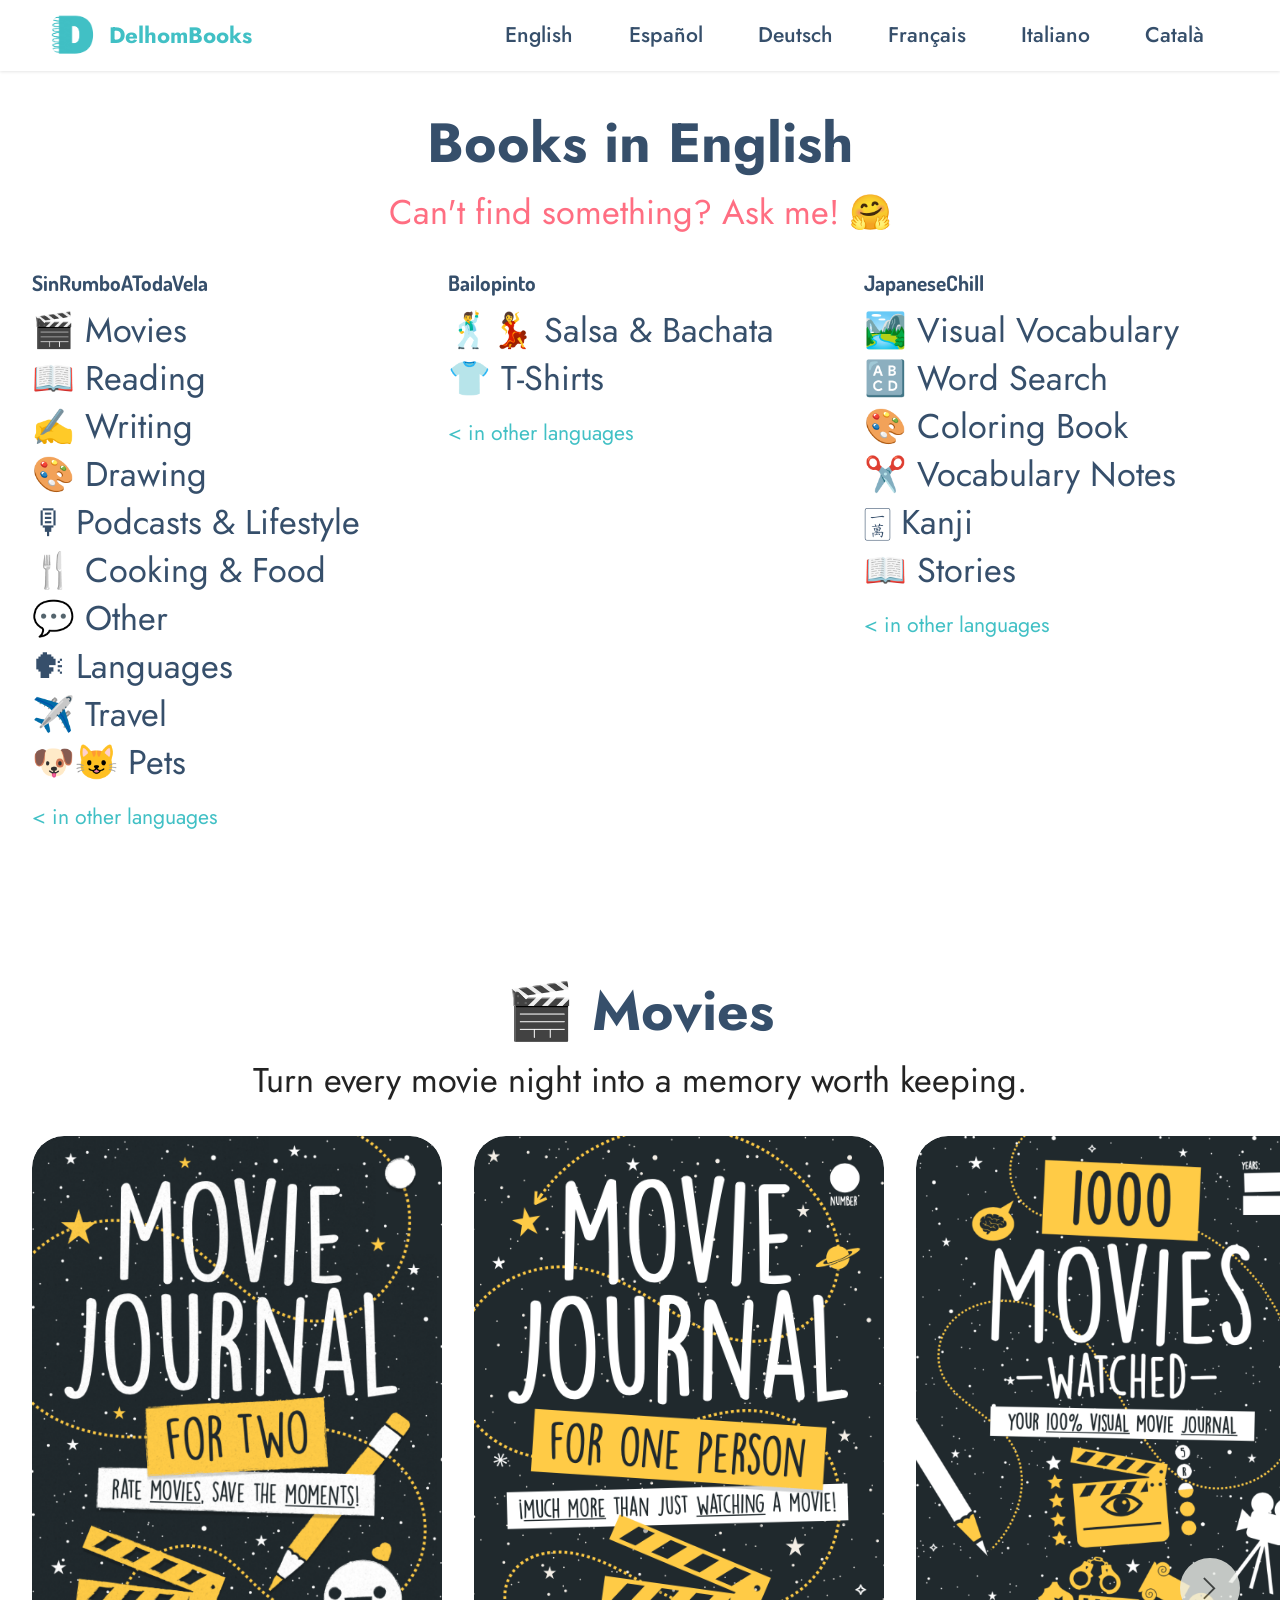
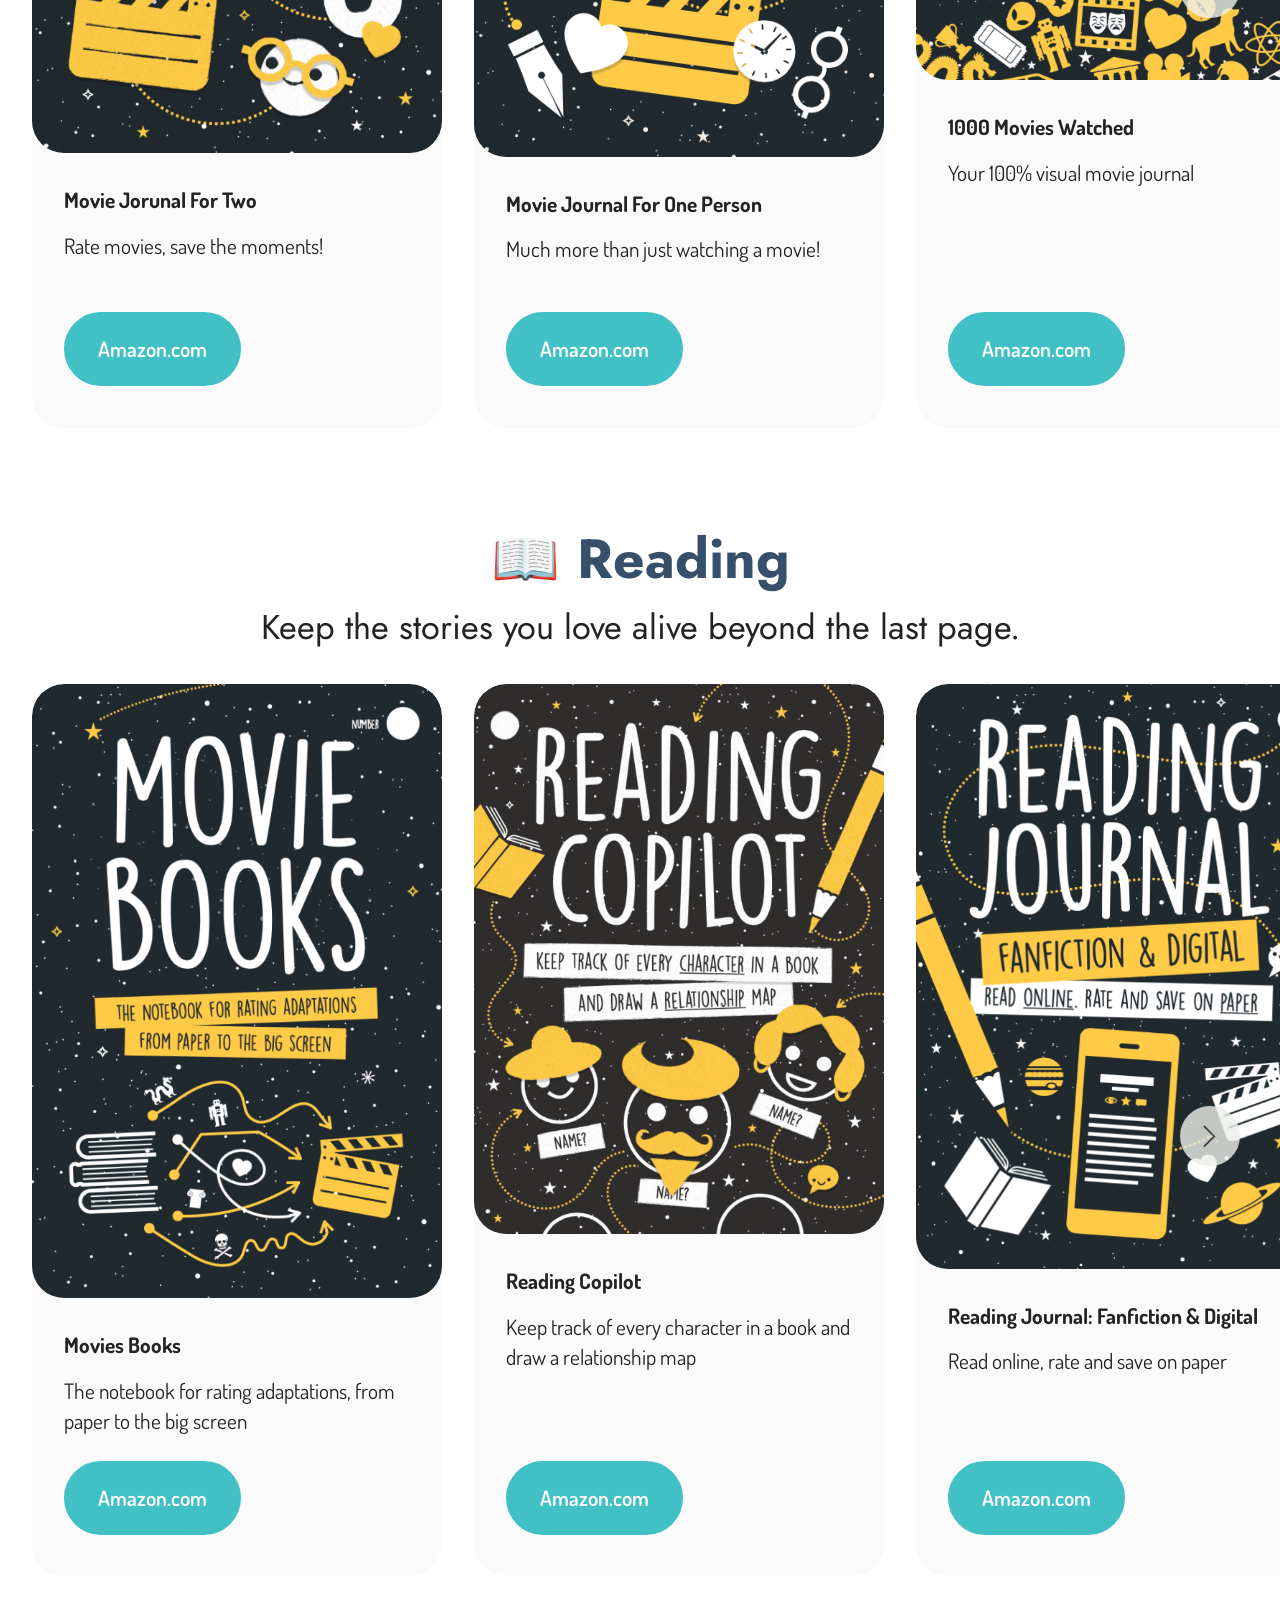
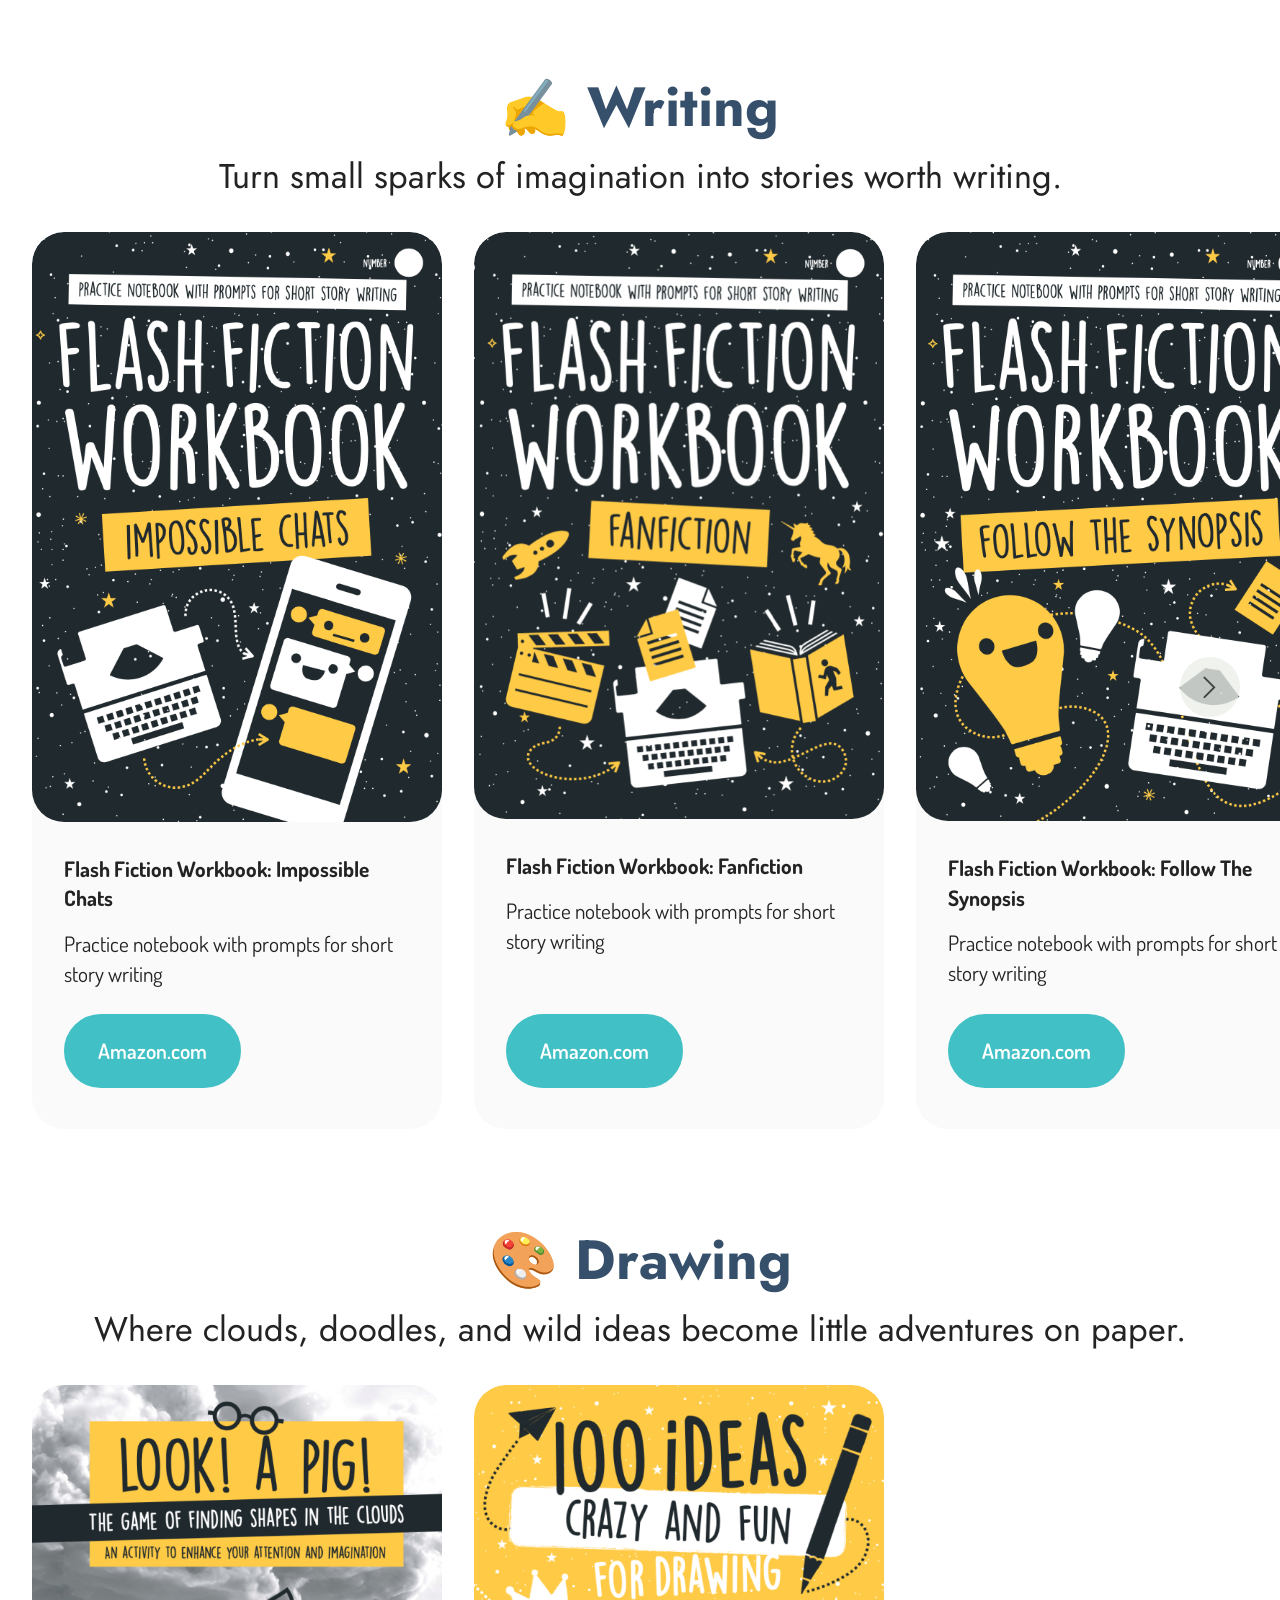
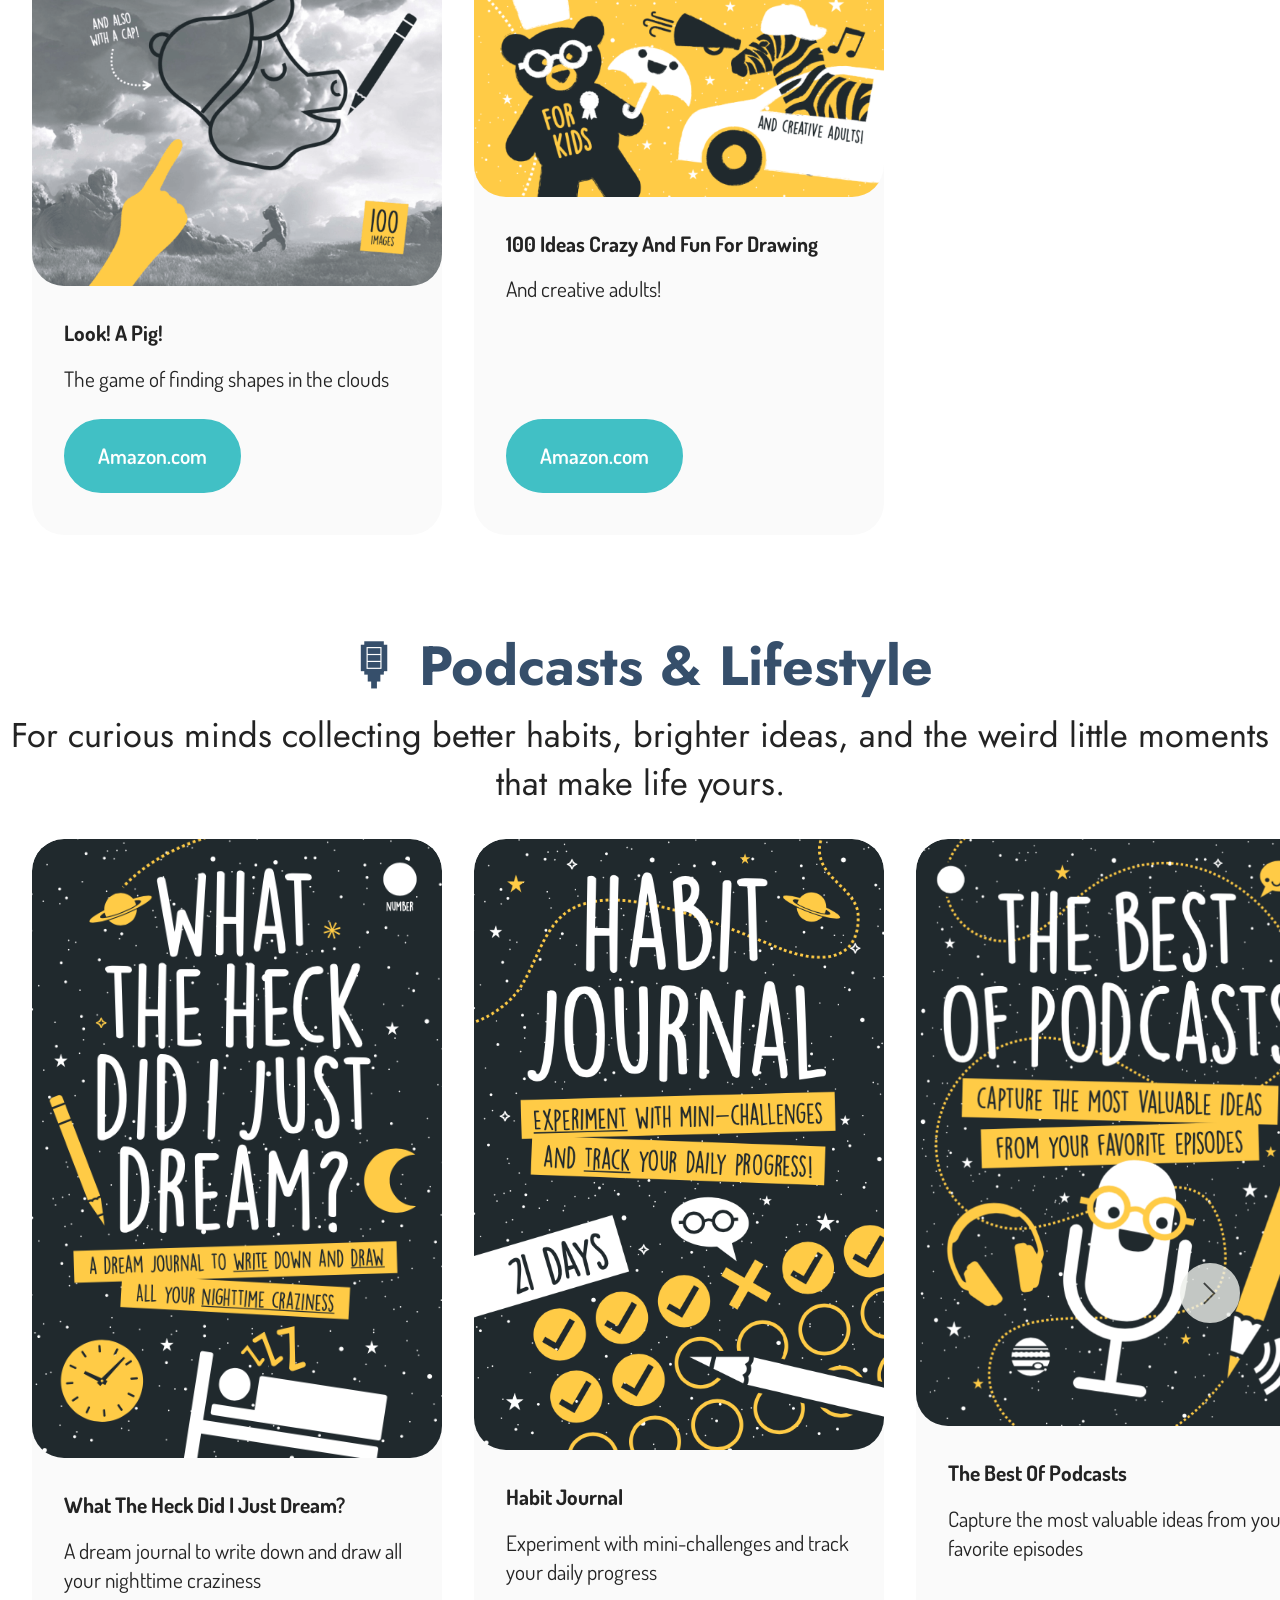
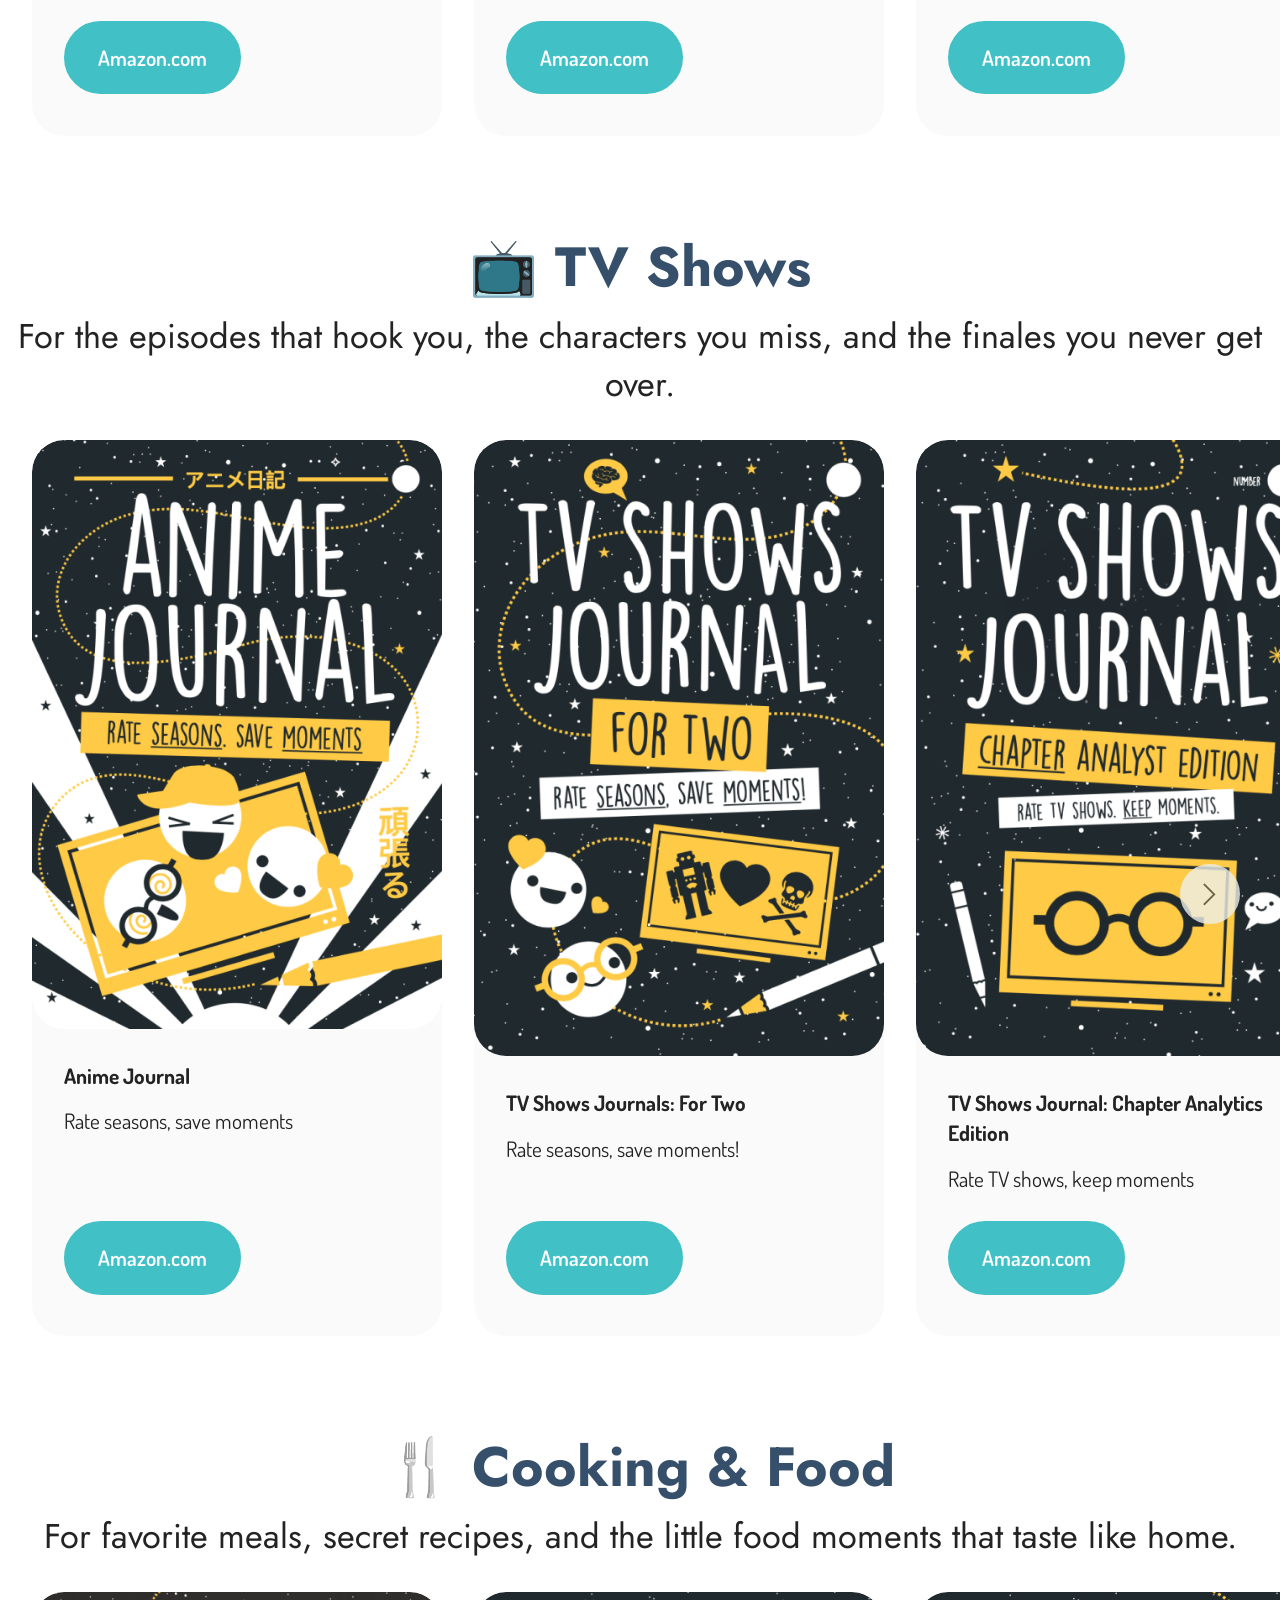
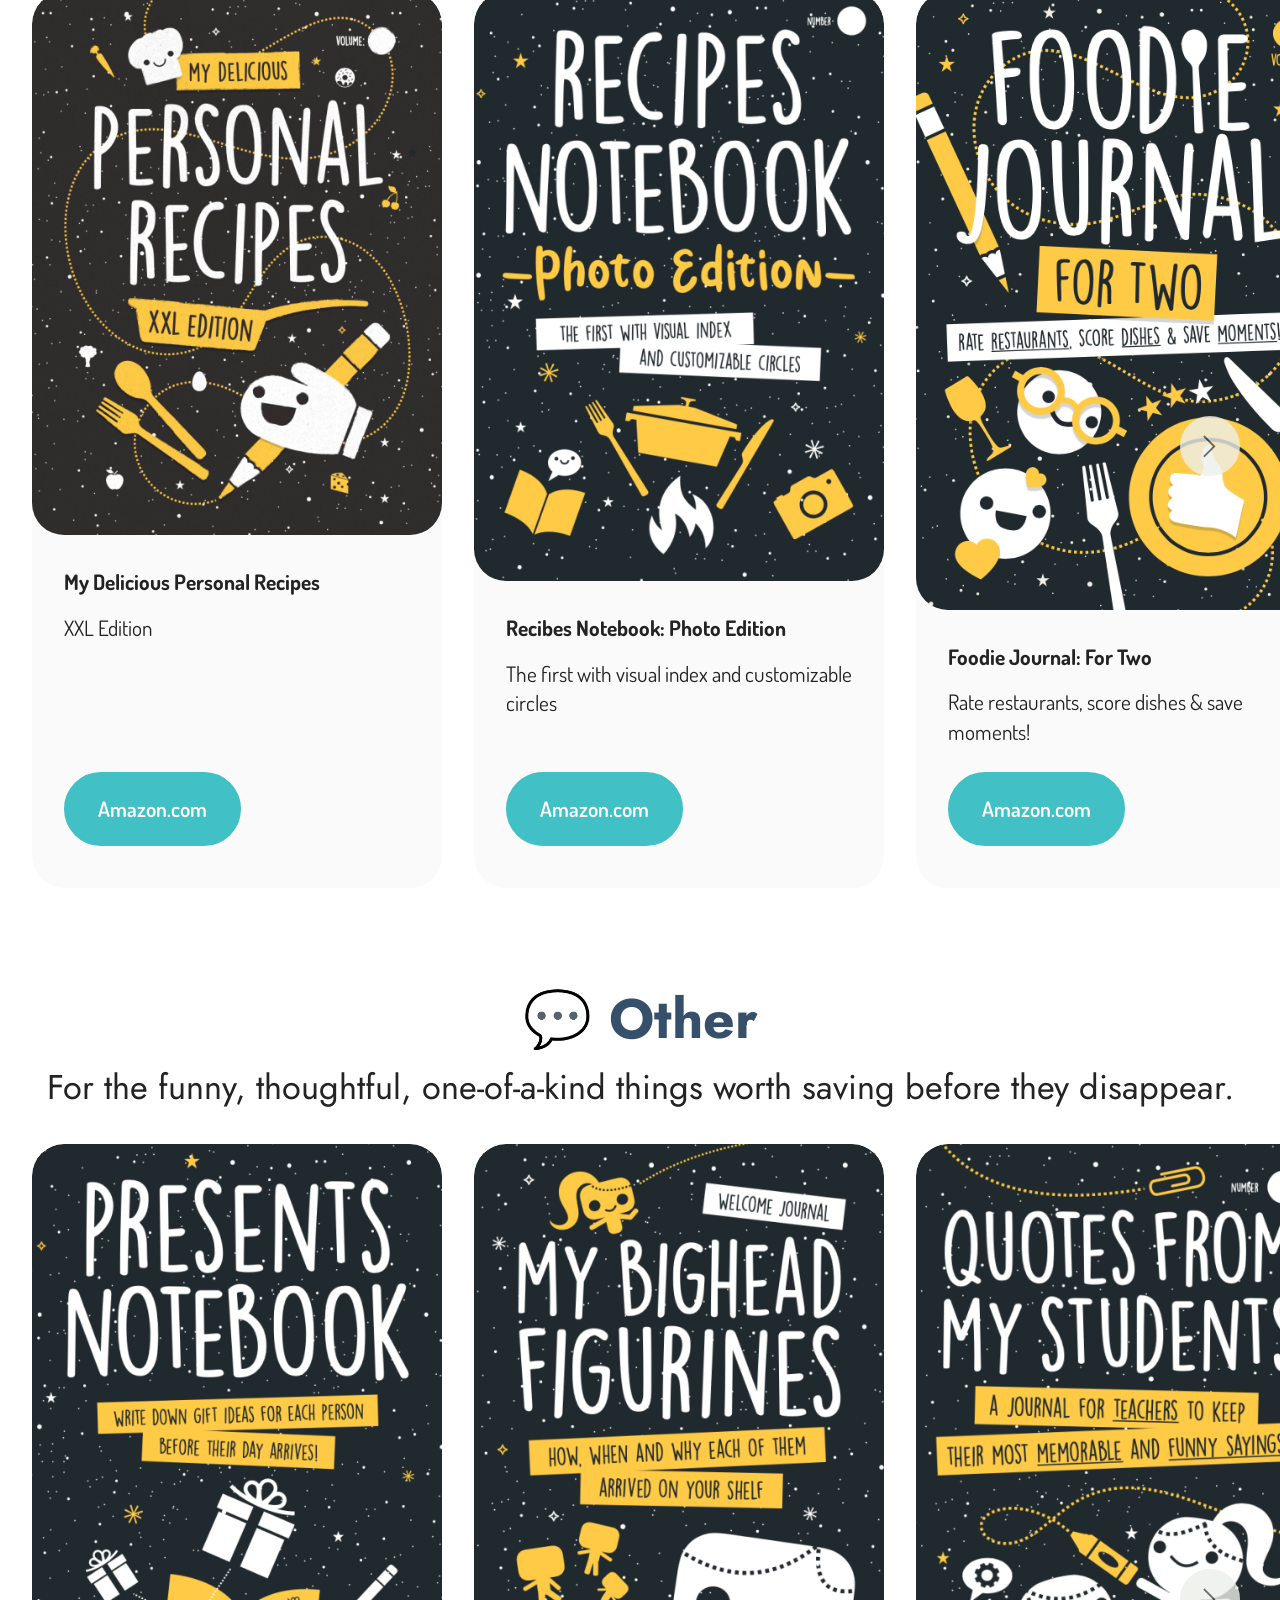
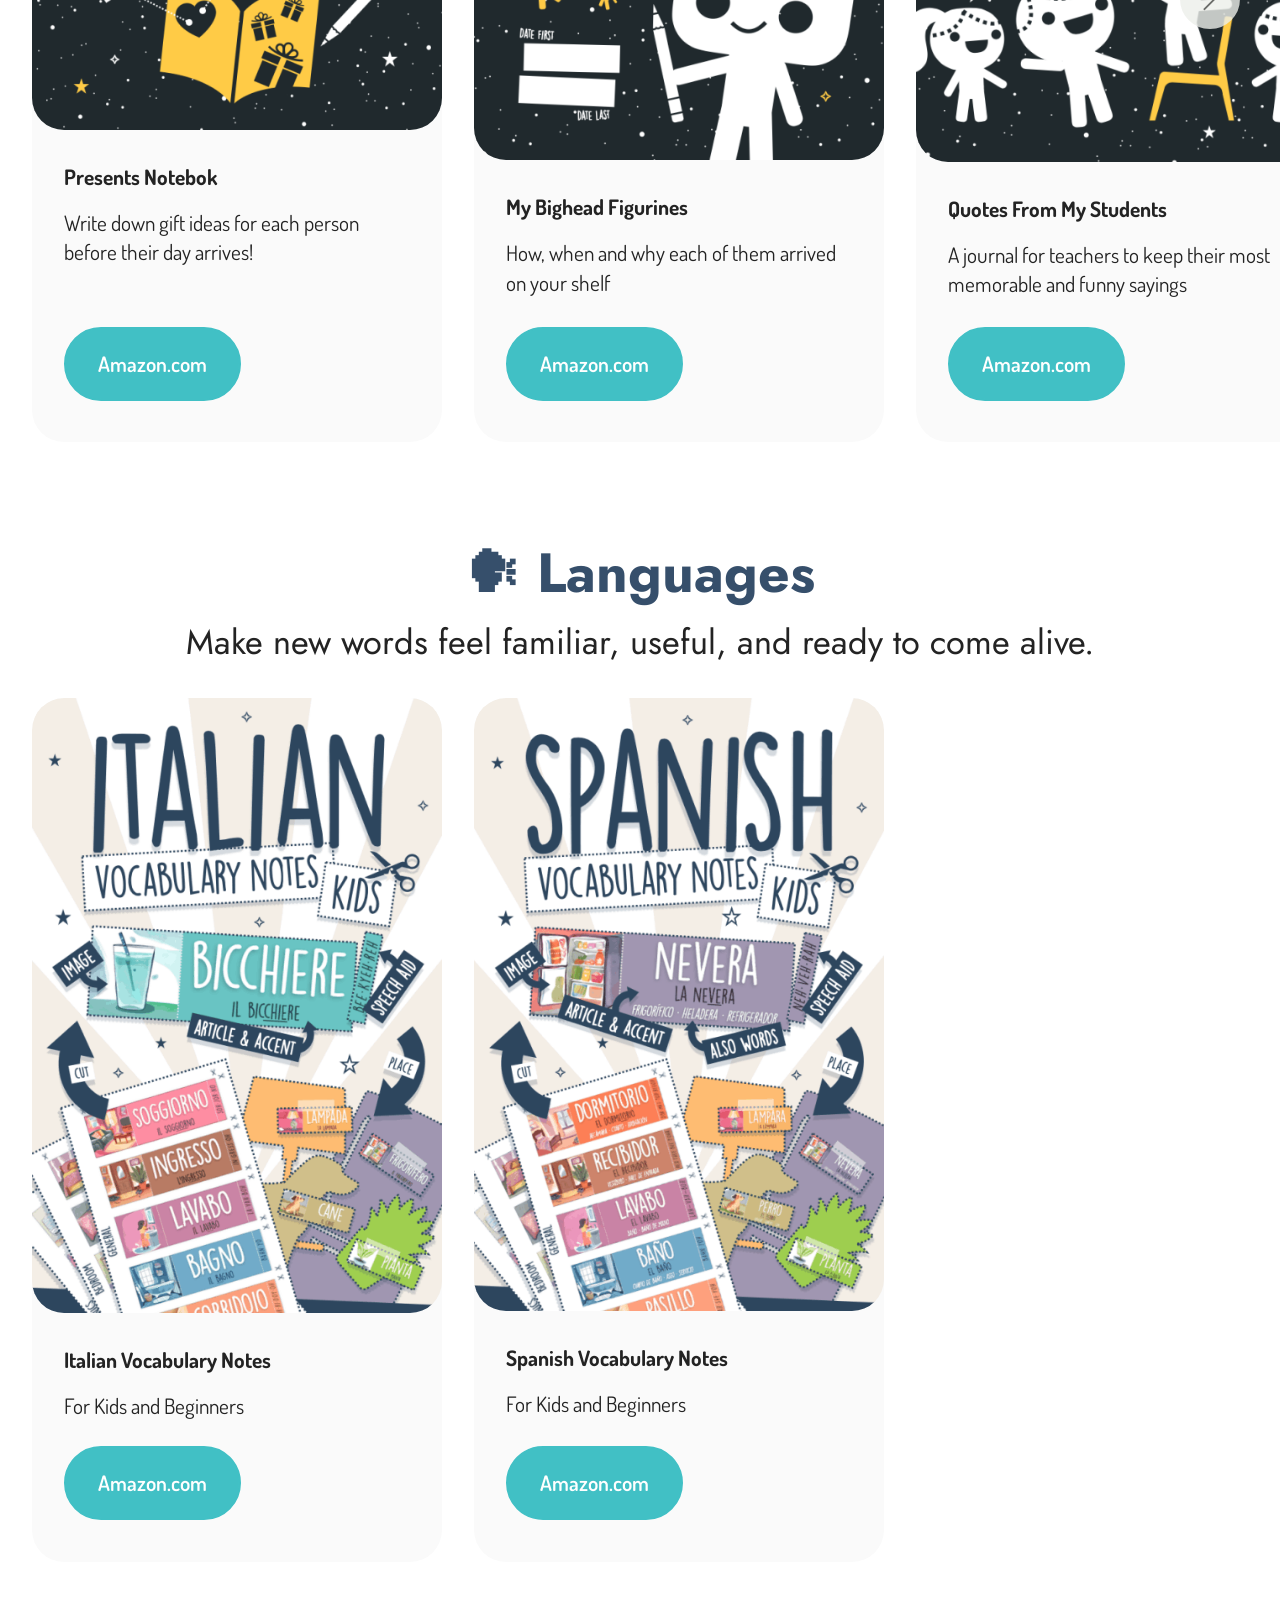
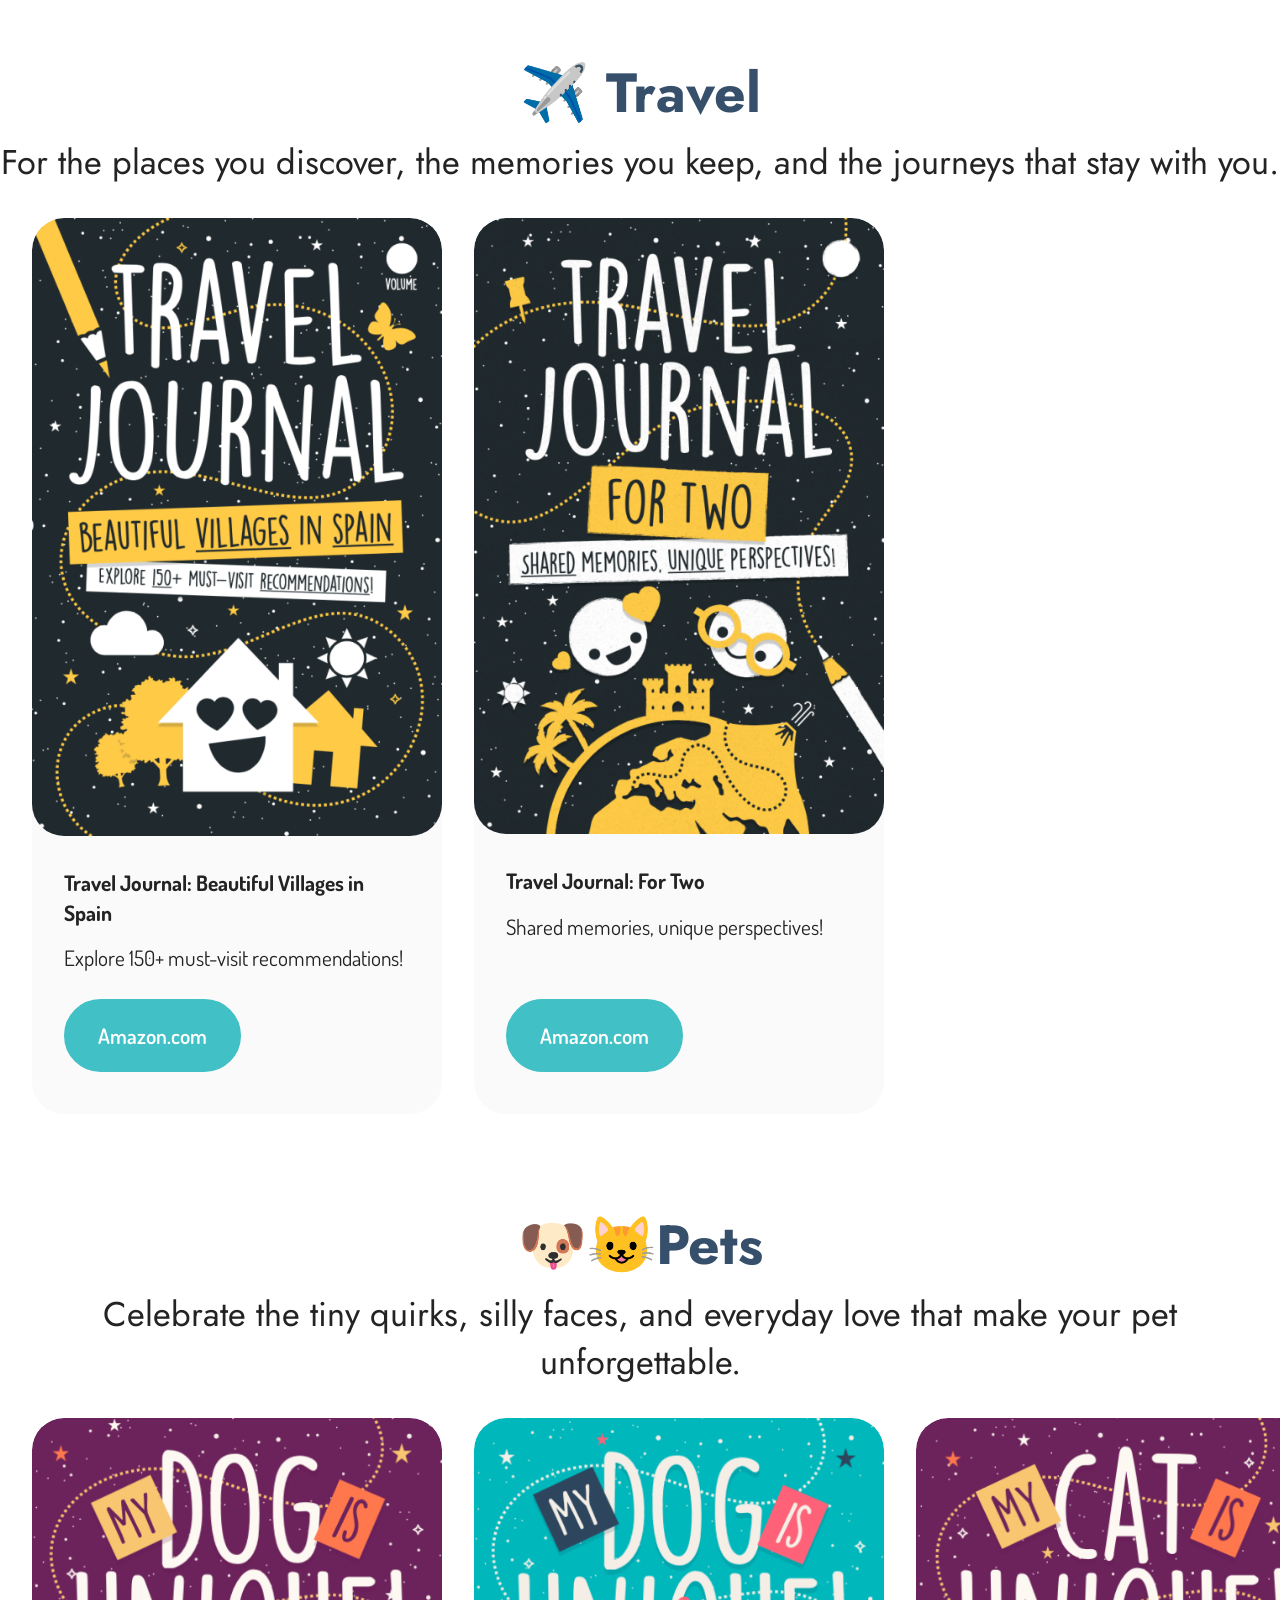
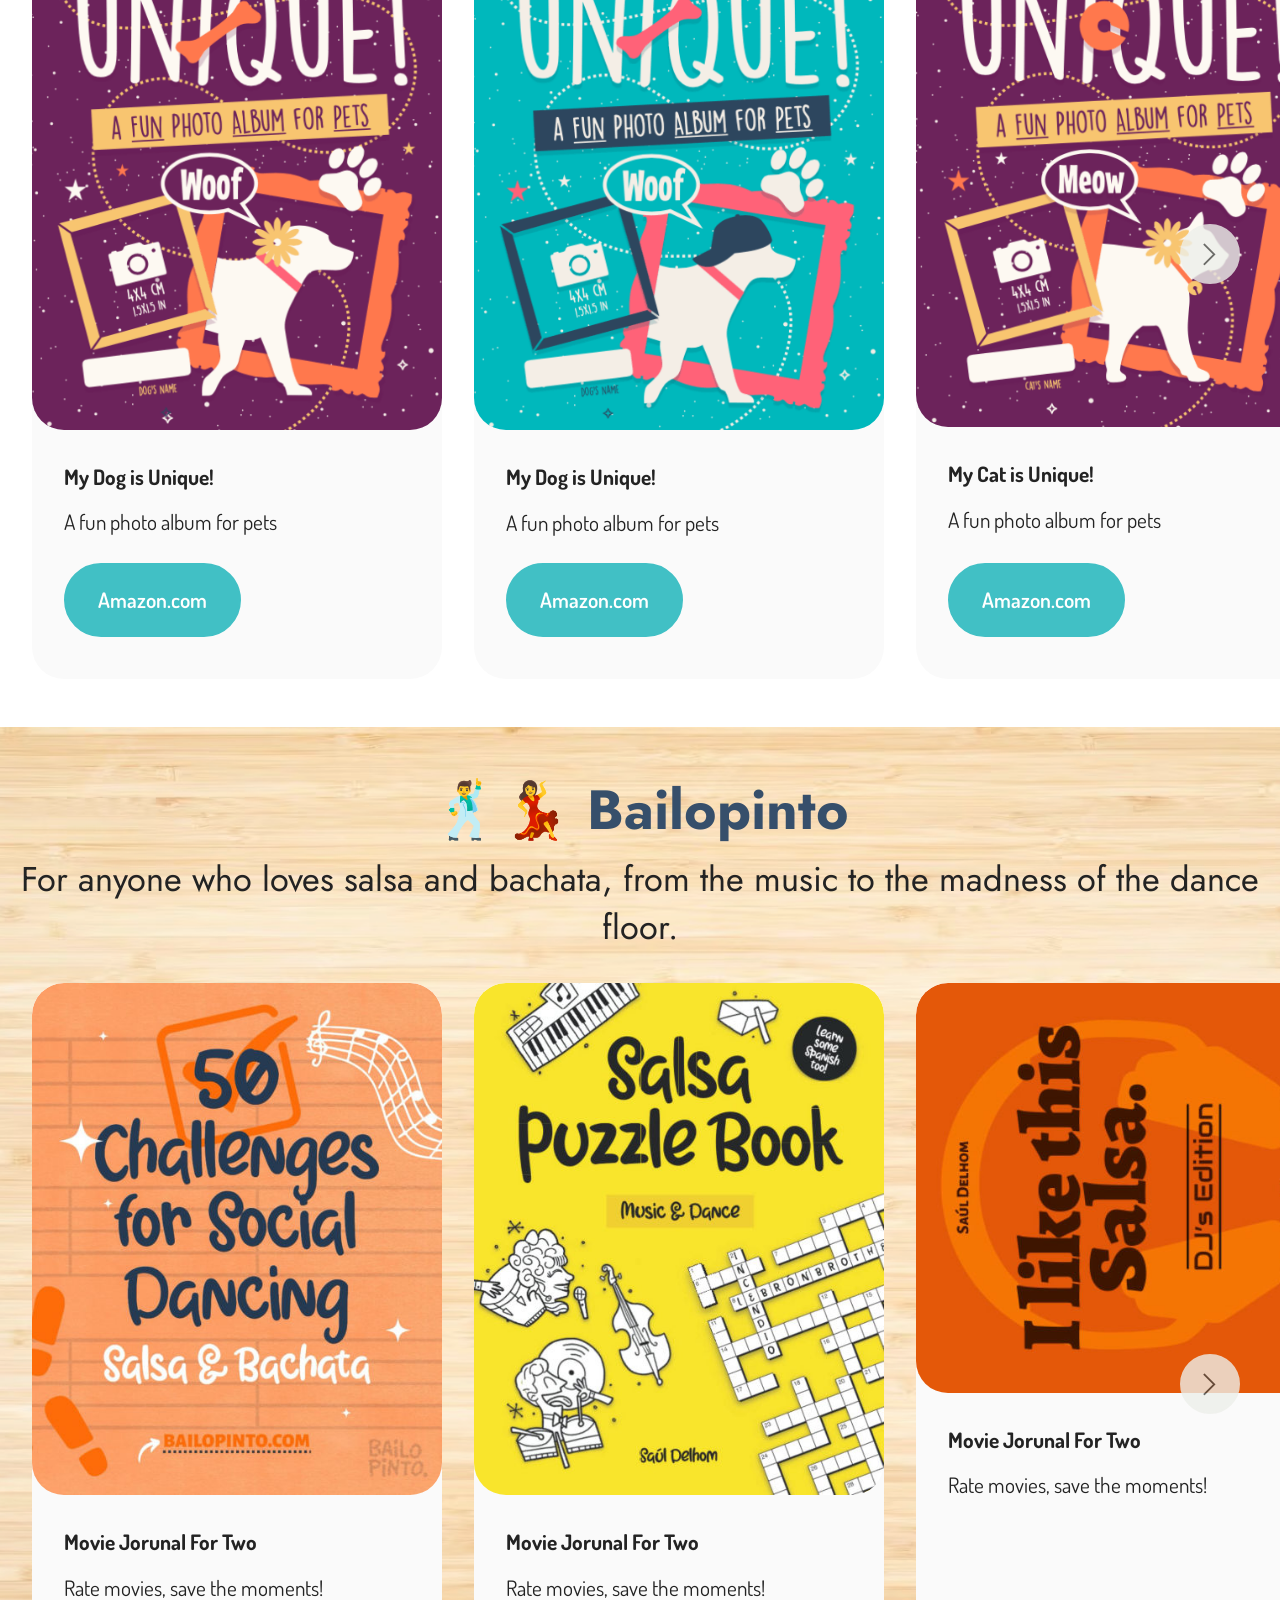
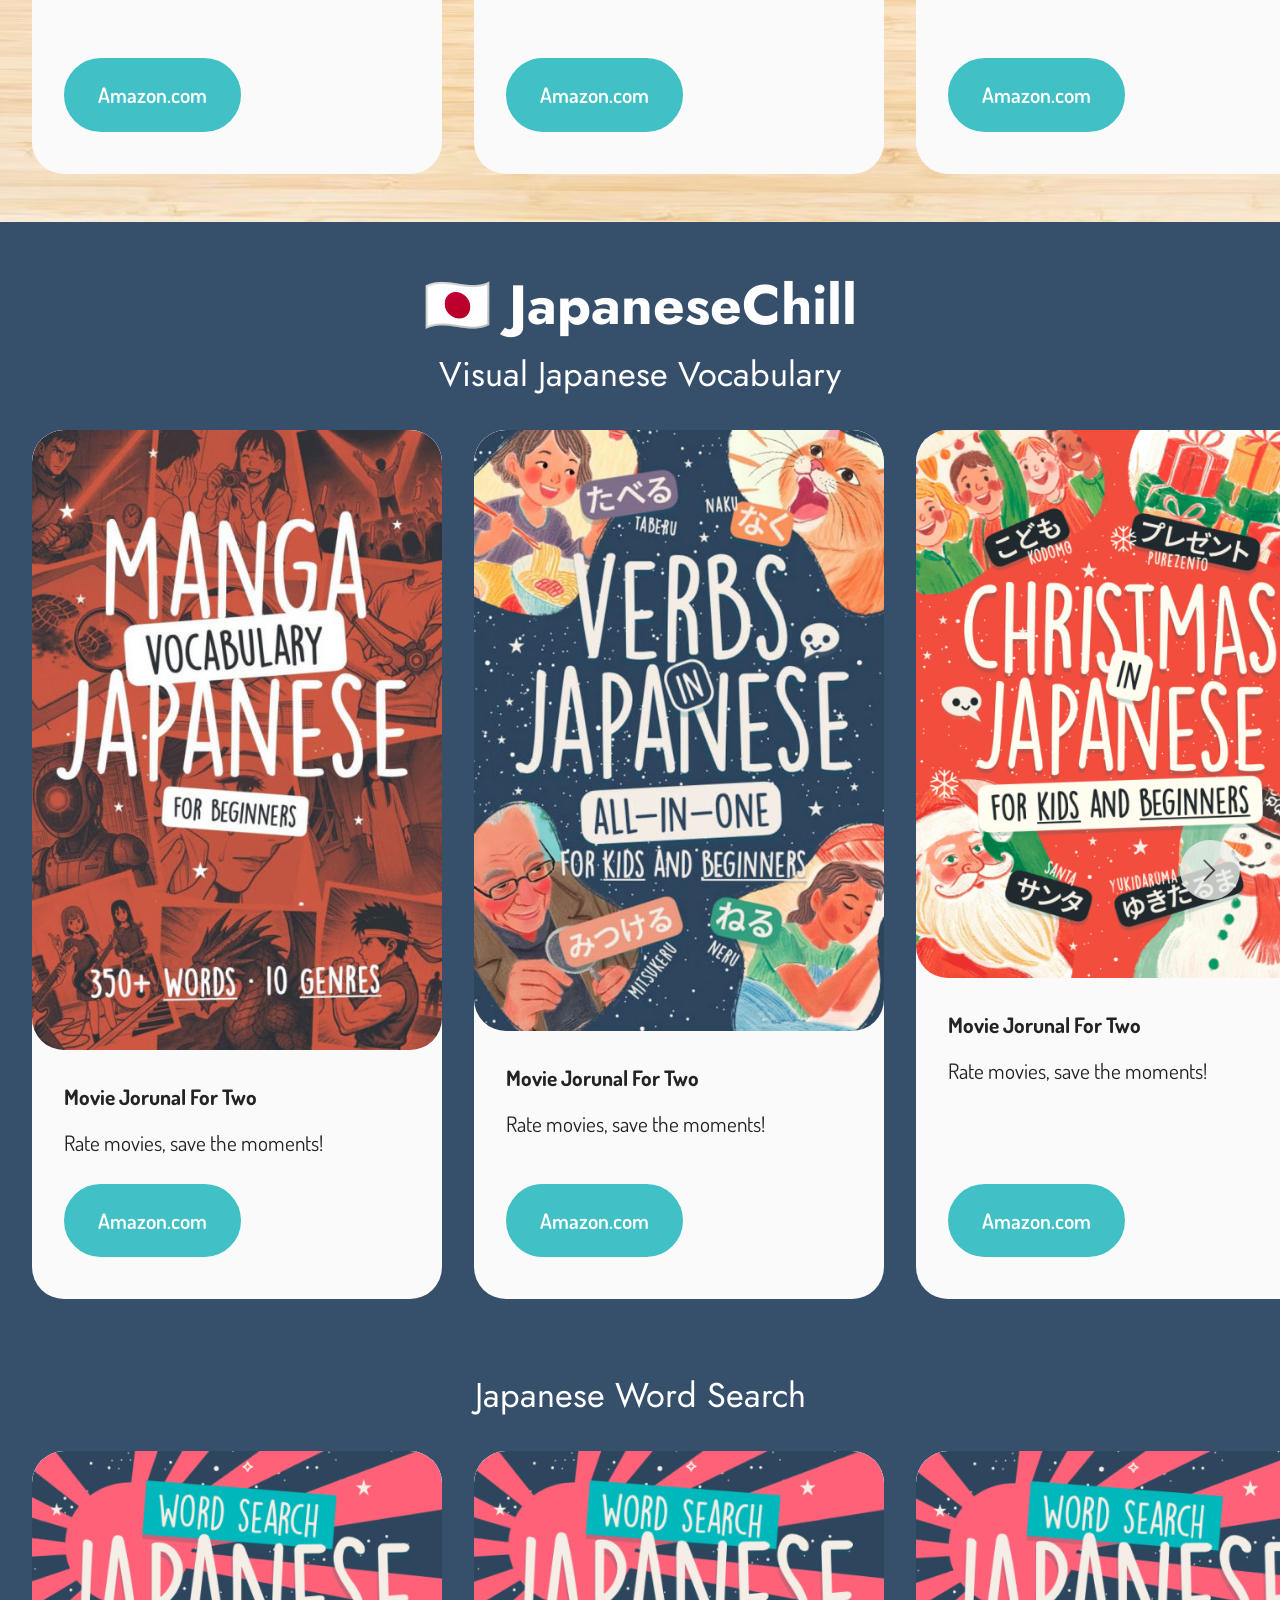
==== commit a50bceed: "update" ====
--- a/english.html
+++ b/english.html
@@ -13,7 +13,6 @@
   <title>Books in English</title>
   <link rel="stylesheet" href="assets/web/assets/mobirise-icons2/mobirise2.css">
   <link rel="stylesheet" href="assets/bootstrap/css/bootstrap.min.css">
-  <link rel="stylesheet" href="assets/parallax/jarallax.css">
   <link rel="stylesheet" href="assets/dropdown/css/style.css">
   <link rel="stylesheet" href="assets/socicon/css/styles.css">
   <link rel="stylesheet" href="assets/theme/css/style.css">
@@ -21,15 +20,21 @@
   <noscript><link rel="stylesheet" href="https://fonts.googleapis.com/css?family=Jost:100,200,300,400,500,600,700,800,900,100i,200i,300i,400i,500i,600i,700i,800i,900i&display=swap"></noscript>
   <link rel="preload" href="https://fonts.googleapis.com/css?family=Dosis:200,300,400,500,600,700,800&display=swap" as="style" onload="this.onload=null;this.rel='stylesheet'">
   <noscript><link rel="stylesheet" href="https://fonts.googleapis.com/css?family=Dosis:200,300,400,500,600,700,800&display=swap"></noscript>
-  <link rel="preload" as="style" href="assets/mobirise/css/mbr-additional.css?v=yplSGH"><link rel="stylesheet" href="assets/mobirise/css/mbr-additional.css?v=yplSGH" type="text/css">
+  <link rel="preload" as="style" href="assets/mobirise/css/mbr-additional.css?v=fJLzmA"><link rel="stylesheet" href="assets/mobirise/css/mbr-additional.css?v=fJLzmA" type="text/css">
 
   
   
   
 </head>
 <body>
+
+<!-- Analytics -->
+<script src="https://cdn.counter.dev/script.js" data-id="f0174409-9f93-45ff-89e4-c6c70f216ab6" data-utcoffset="2"></script>
+<!-- /Analytics -->
+
+
   
-  <section data-bs-version="5.1" class="menu menu1 cid-vh84CLpVKT" once="menu" id="menu1-14">
+  <section data-bs-version="5.1" class="menu menu1 cid-vhOz1Z4lV9" once="menu" id="menu1-33">
     
 
     <nav class="navbar navbar-dropdown navbar-fixed-top navbar-expand-lg">
@@ -51,10 +56,10 @@
                 </div>
             </button>
             <div class="collapse navbar-collapse" id="navbarSupportedContent">
-                <ul class="navbar-nav nav-dropdown nav-right" data-app-modern-menu="true"><li class="nav-item"><a class="nav-link link text-secondary text-primary display-4" href="page1.html">English</a></li>
-                    <li class="nav-item"><a class="nav-link link text-secondary text-primary display-4" href="espanol.html">Español</a></li>
-                    <li class="nav-item"><a class="nav-link link text-secondary display-4" href="https://mobiri.se">Doitsche</a>
-                    </li><li class="nav-item"><a class="nav-link link text-secondary display-4" href="https://mobiri.se">Français</a></li><li class="nav-item"><a class="nav-link link text-secondary display-4" href="https://mobiri.se">Italiano</a></li><li class="nav-item"><a class="nav-link link text-secondary display-4" href="https://mobiri.se">Català</a></li></ul>
+                <ul class="navbar-nav nav-dropdown nav-right" data-app-modern-menu="true"><li class="nav-item"><a class="nav-link link text-secondary text-primary display-4" href="english.html">English</a></li>
+                    <li class="nav-item"><a class="nav-link link text-secondary text-primary display-4" href="index.html">Español</a></li>
+                    <li class="nav-item"><a class="nav-link link text-secondary text-primary display-4" href="index.html">Deutsch</a>
+                    </li><li class="nav-item"><a class="nav-link link text-secondary text-primary display-4" href="index.html">Français</a></li><li class="nav-item"><a class="nav-link link text-secondary text-primary display-4" href="index.html">Italiano</a></li><li class="nav-item"><a class="nav-link link text-secondary text-primary display-4" href="index.html">Català</a></li></ul>
                 
                 
             </div>
@@ -62,182 +67,7 @@
     </nav>
 </section>
 
-<section data-bs-version="5.1" class="content4 cid-vh84CMiRz2 mbr-parallax-background" id="content4-15">
-    
-
-    
-    
-    <div class="container">
-        <div class="row justify-content-center">
-            <div class="title col-md-12 col-lg-10">
-                <h2 class="mbr-section-title mbr-fonts-style align-center mb-4 display-1">
-                    <strong>Books in English</strong></h2>
-                
-                
-            </div>
-        </div>
-    </div>
-</section>
-
-<section data-bs-version="5.1" class="pricing2 cid-vh84CMUTOu" id="pricing2-17">
-    
-
-    
-    
-    <div class="container">
-        <div class="row justify-content-center">
-            <div class="col-12 col-md-6 align-center col-lg-4">
-                <div class="plan">
-                    <div class="plan-header">
-                        <h6 class="plan-title mbr-fonts-style mb-3 display-5">
-                            <strong>Monthly</strong>
-                        </h6>
-                        <div class="plan-price">
-                            <p class="price mbr-fonts-style m-0 display-1"><strong>$19</strong></p>
-                            <p class="price-term mbr-fonts-style mb-3 display-7"><strong>Per month</strong>
-                            </p>
-                        </div>
-                    </div>
-                    <div class="plan-body">
-                        <div class="plan-list mb-4">
-                            <ul class="list-group mbr-fonts-style list-group-flush display-7">
-                                <li class="list-group-item">Code Editor
-                                </li><li class="list-group-item">Mobirise Kit
-                                </li><li class="list-group-item">Form Builder
-                                </li><li class="list-group-item">Popup Builder</li>
-                            </ul>
-                        </div>
-                        <div class="mbr-section-btn text-center">
-                            <a href="https://mobiri.se" class="btn btn-primary display-4">Get started</a>
-                        </div>
-                    </div>
-                </div>
-            </div>
-            <div class="col-12 col-md-6 align-center col-lg-4">
-                <div class="plan">
-                    <div class="plan-header">
-                        <h6 class="plan-title mbr-fonts-style mb-3 display-5">
-                            <strong>Yearly</strong>
-                        </h6>
-                        <div class="plan-price">
-                            <p class="price mbr-fonts-style m-0 display-1"><strong>$19</strong></p>
-                            <p class="price-term mbr-fonts-style mb-3 display-7"><strong>Per year</strong>
-                            </p>
-                        </div>
-                    </div>
-                    <div class="plan-body">
-                        <div class="plan-list mb-4">
-                            <ul class="list-group mbr-fonts-style list-group-flush display-7">
-                                <li class="list-group-item">Code Editor
-                                </li><li class="list-group-item">Mobirise Kit
-                                </li><li class="list-group-item">Form Builder
-                                </li><li class="list-group-item">Popup Builder</li>
-                            </ul>
-                        </div>
-                        <div class="mbr-section-btn text-center"><a href="https://mobiri.se" class="btn btn-primary display-4">Get started</a></div>
-                    </div>
-                </div>
-            </div>
-            <div class="col-12 col-md-6 align-center col-lg-4">
-                <div class="plan">
-                    <div class="plan-header">
-                        <h6 class="plan-title mbr-fonts-style mb-3 display-5">
-                            <strong>Lifetime</strong>
-                        </h6>
-                        <div class="plan-price">
-                            <p class="price mbr-fonts-style m-0 display-1"><strong>$399</strong></p>
-                            <p class="price-term mbr-fonts-style mb-3 display-7"><strong>One time</strong>
-                            </p>
-                        </div>
-                    </div>
-                    <div class="plan-body">
-                        <div class="plan-list mb-4">
-                            <ul class="list-group mbr-fonts-style list-group-flush display-7">
-                                <li class="list-group-item">Code Editor
-                                </li><li class="list-group-item">Mobirise Kit
-                                </li><li class="list-group-item">Form Builder
-                                </li><li class="list-group-item">Popup Builder</li>
-                            </ul>
-                        </div>
-                        <div class="mbr-section-btn text-center">
-                            <a href="https://mobiri.se" class="btn btn-primary display-4">Get started</a>
-                        </div>
-                    </div>
-                </div>
-            </div>
-            
-        </div>
-    </div>
-</section>
-
-<section data-bs-version="5.1" class="testimonials2 cid-vh84CNhNWM" id="testimonials2-18">
-    
-    
-    
-    
-    <div class="container">
-        <h3 class="mbr-section-title mbr-fonts-style align-center mb-4 display-2">
-            <strong>Testimonials</strong>
-        </h3>
-        <div class="row justify-content-center">
-            <div class="item features-without-image mb-5 col-12 col-md-6">
-                <div class="item-wrapper">
-                    <p class="mbr-text mbr-fonts-style mb-4 display-7">Themes in the Mobirise website builder offer multiple blocks: intros, sliders, galleries, forms, articles, and so on. Start a project and click on the red plus buttons to see the blocks available for your theme.</p>
-                    <div class="d-flex mb-md-0 mb-4">
-                        <div class="image-wrapper">
-                            <img src="assets/images/team1.webp" alt="Mobirise Website Builder">
-                        </div>
-                        <div class="text-wrapper">
-                            <p class="name mbr-fonts-style mb-1 display-4">
-                                <strong>Martin Smith</strong>
-                            </p>
-                            <p class="position mbr-fonts-style display-4">
-                                <strong>Client</strong>
-                            </p>
-                        </div>
-                    </div>
-                </div>
-            </div>
-            <div class="item features-without-image mb-5 col-12 col-md-6">
-                <div class="item-wrapper">
-                    <p class="mbr-text mbr-fonts-style mb-4 display-7">You can have multiple pages in each project in Mobirise website builder software. Don't forget to set links to your pages after creating them. You can use menu blocks to create navigation for your site visitors.</p>
-                    <div class="d-flex mb-md-0 mb-4">
-                        <div class="image-wrapper">
-                            <img src="assets/images/team2.webp" alt="Mobirise Website Builder">
-                        </div>
-                        <div class="text-wrapper">
-                            <p class="name mbr-fonts-style mb-1 display-4">
-                                <strong>Jessica Brown</strong>
-                            </p>
-                            <p class="position mbr-fonts-style display-4">
-                                <strong>Client</strong>
-                            </p>
-                        </div>
-                    </div>
-                </div>
-            </div>
-        </div>
-    </div>
-</section>
-
-<section data-bs-version="5.1" class="content10 cid-vh84CNz6tU" id="content10-19">
-    
-    <div class="container">
-        <div class="row justify-content-center">
-            <div class="col-12 col-md">
-                
-                <h6 class="mbr-section-subtitle mbr-fonts-style mb-4 display-5">
-                    Shape your future web project with the Mobirise app.
-                </h6>
-            </div>
-            <div class="col-md-12 col-lg-6">
-                <p class="mbr-text mbr-fonts-style display-7">Mobirise Website Builder creates responsive, retina and mobile friendly websites in a few clicks. Mobirise is one of the easiest website development tools available today. It also gives you the freedom to develop as many websites as you like given the fact that it is a desktop app.</p>
-            </div>
-        </div>
-    </div>
-</section>
-
-<section data-bs-version="5.1" class="features18 cid-vh84CNI649" id="features18-1a">
+<section data-bs-version="5.1" class="features18 cid-vhOz1ZNUFQ" id="features18-34">
 
     
 
@@ -247,27 +77,19 @@
         <div class="mbr-section-head">
             <div class="col-12">
                 <h4 class="mbr-section-title mbr-fonts-style align-center mb-0 display-2">
-                    <strong>Features</strong>
-                </h4>
-                <h5 class="mbr-section-subtitle mbr-fonts-style align-center mb-0 mt-2 display-5">
-                    List main features of your project in this block
-                </h5>
+                    <strong>Books in English</strong></h4>
+                <h5 class="mbr-section-subtitle mbr-fonts-style align-center mb-0 mt-2 display-5">Can't find something? Ask me! 🤗</h5>
             </div>
         </div>
         <div class="row mt-4">
-            <div class="item features-without-image mb-3 col-12 col-md-4">
+            <div class="item features-without-image mb-3 col-12 col-md-4 active">
                 <div class="item-wrapper mb-4">
                     <div class="card-box align-left">
                         <h4 class="card-title mbr-fonts-style align-left display-7">
-                            <strong>No Coding</strong>
-                        </h4>
-                        <p class="mbr-text mbr-fonts-style mb-3 display-7">
-                            You don't have to code to create your own site. Select one of available themes in the
-                            Mobirise sitebuilder.</p>
+                            <strong>SinRumboATodaVela</strong></h4>
+                        <p class="mbr-text mbr-fonts-style mb-3 display-5">🎬 Movies<br>📖 Reading<br>✍️ Writing<br>🎨 Drawing<br>🎙 Podcasts &amp; Lifestyle<br>🍴 Cooking &amp; Food<br>💬 Other<br>🗣 Languages<br>✈️ Travel<br>🐶😺 Pets<br></p>
                         <div class="link-wrap">
-                            <h6 class="link mbr-fonts-style align-left display-4">
-                                <a class="text-primary" href="#">Learn more &gt;</a>
-                            </h6>
+                            <h6 class="link mbr-fonts-style align-left display-4"><a class="text-primary" href="index.html">&lt; in other languages</a></h6>
                         </div>
                     </div>
                 </div>
@@ -275,49 +97,10 @@
                 <div class="item-wrapper mb-4">
                     <div class="card-box align-left">
                         <h4 class="card-title mbr-fonts-style align-left display-7">
-                            <strong>No Coding</strong>
-                        </h4>
-                        <p class="mbr-text mbr-fonts-style mb-3 display-7">
-                            You don't have to code to create your own site. Select one of available themes in the
-                            Mobirise sitebuilder.</p>
+                            <strong>Bailopinto</strong></h4>
+                        <p class="mbr-text mbr-fonts-style mb-3 display-5">🕺💃 Salsa &amp; Bachata<br>👕 T-Shirts</p>
                         <div class="link-wrap">
-                            <h6 class="link mbr-fonts-style align-left display-4">
-                                <a class="text-primary" href="#">Learn more &gt;</a>
-                            </h6>
-                        </div>
-                    </div>
-                </div>
-            </div>
-            <div class="item features-without-image mb-3 col-12 col-md-4">
-                <div class="item-wrapper mb-4">
-                    <div class="card-box align-left">
-                        <h4 class="card-title mbr-fonts-style align-left display-7">
-                            <strong>Mobile Friendly</strong>
-                        </h4>
-                        <p class="mbr-text mbr-fonts-style mb-3 display-7">
-                            All sites you create with the Mobirise web builder are mobile-friendly natively. No special
-                            actions required.</p>
-                        <div class="link-wrap">
-                            <h6 class="link mbr-fonts-style align-left display-4">
-                                <a class="text-primary" href="#">Learn more &gt;</a>
-                            </h6>
-                        </div>
-                    </div>
-                </div>
-            </div>
-            <div class="item features-without-image mb-3 col-12 col-md-4">
-                <div class="item-wrapper mb-4">
-                    <div class="card-box align-left">
-                        <h4 class="card-title mbr-fonts-style align-left display-7">
-                            <strong>Unique Styles</strong>
-                        </h4>
-                        <p class="mbr-text mbr-fonts-style mb-3 display-7">
-                            Select the theme that suits you. Each theme in the Mobirise site builder contains a set of
-                            unique blocks.</p>
-                        <div class="link-wrap">
-                            <h6 class="link mbr-fonts-style align-left display-4">
-                                <a class="text-primary" href="#">Learn more &gt;</a>
-                            </h6>
+                            <h6 class="link mbr-fonts-style align-left display-4"><a class="text-primary" href="index.html">&lt; in other languages</a></h6>
                         </div>
                     </div>
                 </div>
@@ -325,226 +108,161 @@
                 <div class="item-wrapper mb-4">
                     <div class="card-box align-left">
                         <h4 class="card-title mbr-fonts-style align-left display-7">
-                            <strong>Unique Styles</strong>
-                        </h4>
-                        <p class="mbr-text mbr-fonts-style mb-3 display-7">
-                            Select the theme that suits you. Each theme in the Mobirise site builder contains a set of
-                            unique blocks.</p>
+                            <strong>JapaneseChill</strong></h4>
+                        <p class="mbr-text mbr-fonts-style mb-3 display-5">🏞️ Visual Vocabulary<br>🔠 Word Search<br>🎨 Coloring Book<br>✂️ Vocabulary Notes<br>🀇 Kanji<br>📖 Stories</p>
                         <div class="link-wrap">
-                            <h6 class="link mbr-fonts-style align-left display-4">
-                                <a class="text-primary" href="#">Learn more &gt;</a>
-                            </h6>
-                        </div>
-                    </div>
-                </div>
-            </div><div class="item features-without-image mb-3 col-12 col-md-4">
-                <div class="item-wrapper mb-4">
-                    <div class="card-box align-left">
-                        <h4 class="card-title mbr-fonts-style align-left display-7">
-                            <strong>Unique Styles</strong>
-                        </h4>
-                        <p class="mbr-text mbr-fonts-style mb-3 display-7">
-                            Select the theme that suits you. Each theme in the Mobirise site builder contains a set of
-                            unique blocks.</p>
-                        <div class="link-wrap">
-                            <h6 class="link mbr-fonts-style align-left display-4">
-                                <a class="text-primary" href="#">Learn more &gt;</a>
-                            </h6>
+                            <h6 class="link mbr-fonts-style align-left display-4"><a class="text-primary" href="index.html">&lt; in other languages</a></h6>
                         </div>
                     </div>
                 </div>
             </div>
+            
+            
         </div>
     </div>
 </section>
 
-<section data-bs-version="5.1" class="features15 cid-vh84COD1ik" id="features15-1b">
-
-    
-
-    
-    
-    <div class="container">
-        <div class="row justify-content-center">
-            <div class="item features-without-image mb-5 col-12 col-md-6">
-                <div class="item-wrapper">
-                    <span class="mbr-iconfont mobi-mbri-protect mobi-mbri m-auto"></span>
-                    <div class="card-box">
-                        <h4 class="card-title mbr-fonts-style mb-2 display-7"><strong>Optimized Images</strong></h4>
-                        <h5 class="card-text mbr-fonts-style display-4">Mobirise is a free website builder.</h5>
-                    </div>
-                </div>
-            </div>
-            <div class="item features-without-image mb-5 col-12 col-md-6">
-                <div class="item-wrapper">
-                    <span class="mbr-iconfont m-auto mobi-mbri-website-theme-2 mobi-mbri"></span>
-                    <div class="card-box">
-                        <h4 class="card-title mbr-fonts-style mb-2 display-7"><strong>Style Changer</strong></h4>
-                        <h5 class="card-text mbr-fonts-style display-4">Create landing pages with ease.</h5>
-                    </div>
-                </div>
-            </div>
-            <div class="item features-without-image mb-5 col-12 col-md-6">
-                <div class="item-wrapper">
-                    <span class="mbr-iconfont m-auto mobi-mbri-features mobi-mbri"></span>
-                    <div class="card-box">
-                        <h4 class="card-title mbr-fonts-style mb-2 display-7">
-                            <strong>Extensions</strong>
-                        </h4>
-                        <h5 class="card-text mbr-fonts-style display-4">Build a website with Mobirise.</h5>
-                    </div>
-                </div>
-            </div><div class="item features-without-image mb-5 col-12 col-md-6">
-                <div class="item-wrapper">
-                    <span class="mbr-iconfont m-auto mobi-mbri-features mobi-mbri"></span>
-                    <div class="card-box">
-                        <h4 class="card-title mbr-fonts-style mb-2 display-7">
-                            <strong>Extensions</strong>
-                        </h4>
-                        <h5 class="card-text mbr-fonts-style display-4">Build a website with Mobirise.</h5>
-                    </div>
-                </div>
-            </div><div class="item features-without-image mb-5 col-12 col-md-6">
-                <div class="item-wrapper">
-                    <span class="mbr-iconfont m-auto mobi-mbri-features mobi-mbri"></span>
-                    <div class="card-box">
-                        <h4 class="card-title mbr-fonts-style mb-2 display-7">
-                            <strong>Extensions</strong>
-                        </h4>
-                        <h5 class="card-text mbr-fonts-style display-4">Build a website with Mobirise.</h5>
-                    </div>
-                </div>
-            </div>
-        </div>
-    </div>
-</section>
-
-<section data-bs-version="5.1" class="features13 cid-vh84CQ7tek" id="features13-1c">
-
-    
-
-    
-    
-    <div class="container">
-        <div class="row justify-content-center">
-            <div class="col-12 col-lg-6">
-                <div class="card-wrapper">
-                    <div class="card-box align-left">
-                        <h4 class="card-title mbr-fonts-style mb-4 display-2">
-                            <strong>What is Mobirise?</strong>
-                        </h4>
-                        <p class="mbr-text mbr-fonts-style mb-4 display-7">
-                            Use Mobirise website building software to create multiple sites for commercial and non-profit projects.</p>
-                        <div class="mbr-section-btn">
-                            <a class="btn btn-primary display-4" href="https://mobiri.se">Create your own site</a>
-                        </div>
-                    </div>
-                </div>
-            </div>
-            <div class="col-12 col-lg-6">
-                <div class="item features-without-image active">
-                    <div class="item-wrapper mbr-flex">
-                        <div class="icon-box">
-                            <span class="mbr-iconfont mobi-mbri-globe-2 mobi-mbri"></span>
-                        </div>
-                        <div class="text-box">
-                            <h4 class="icon-title mbr-black mbr-fonts-style display-7">
-                                <strong>No Coding</strong>
-                            </h4>
-                            <h5 class="icon-text mbr-black mbr-fonts-style display-4">You don't have to code to create your own site. Select one of available themes in the Mobirise sitebuilder.</h5>
-                        </div>
-                    </div>
-                </div>
-                
-                <div class="item features-without-image">
-                    <div class="item-wrapper mbr-flex">
-                        <div class="icon-box">
-                            <span class="mbr-iconfont mobi-mbri-user-2 mobi-mbri"></span>
-                        </div>
-                        <div class="text-box">
-                            <h4 class="icon-title mbr-black mbr-fonts-style display-7">
-                                <strong>Unique Styles</strong>
-                            </h4>
-                            <h5 class="icon-text mbr-black mbr-fonts-style display-4">Select the theme that suits you. Each theme in the Mobirise site builder contains a set of unique blocks.</h5>
-                        </div>
-                    </div>
-                </div><div class="item features-without-image">
-                    <div class="item-wrapper mbr-flex">
-                        <div class="icon-box">
-                            <span class="mbr-iconfont mobi-mbri-update mobi-mbri"></span>
-                        </div>
-                        <div class="text-box">
-                            <h4 class="icon-title mbr-black mbr-fonts-style display-7">
-                                <strong>Mobile Friendly</strong>
-                            </h4>
-                            <h5 class="icon-text mbr-black mbr-fonts-style display-4">All sites you create with the Mobirise web builder are mobile-friendly natively. No special actions required.</h5>
-                        </div>
-                    </div>
-                </div><div class="item features-without-image">
-                    <div class="item-wrapper mbr-flex">
-                        <div class="icon-box">
-                            <span class="mbr-iconfont mobi-mbri-user-2 mobi-mbri"></span>
-                        </div>
-                        <div class="text-box">
-                            <h4 class="icon-title mbr-black mbr-fonts-style display-7">
-                                <strong>Unique Styles</strong>
-                            </h4>
-                            <h5 class="icon-text mbr-black mbr-fonts-style display-4">Select the theme that suits you. Each theme in the Mobirise site builder contains a set of unique blocks.</h5>
-                        </div>
-                    </div>
-                </div><div class="item features-without-image">
-                    <div class="item-wrapper mbr-flex">
-                        <div class="icon-box">
-                            <span class="mbr-iconfont mobi-mbri-user-2 mobi-mbri"></span>
-                        </div>
-                        <div class="text-box">
-                            <h4 class="icon-title mbr-black mbr-fonts-style display-7">
-                                <strong>Unique Styles</strong>
-                            </h4>
-                            <h5 class="icon-text mbr-black mbr-fonts-style display-4">Select the theme that suits you. Each theme in the Mobirise site builder contains a set of unique blocks.</h5>
-                        </div>
-                    </div>
-                </div>
-            </div>
-        </div>
-    </div>
-</section>
-
-<section data-bs-version="5.1" class="slider4 mbr-embla cid-vh84CQCyBH" id="slider4-1d">
+<section data-bs-version="5.1" class="slider4 mbr-embla cid-vhOz20a2em" id="slider4-35">
     
     
     <div class="position-relative text-center">
         <div class="mbr-section-head">
             <h4 class="mbr-section-title mbr-fonts-style align-center mb-0 display-2"><strong>🎬 Movies</strong></h4>
-            
+            <h5 class="mbr-section-subtitle mbr-fonts-style align-center mb-0 mt-2 display-5">Turn every movie night into a memory worth keeping.</h5>
         </div>
         <div class="embla mt-4" data-skip-snaps="true" data-align="center" data-contain-scroll="trimSnaps" data-auto-play-interval="5" data-draggable="true">
             <div class="embla__viewport container-fluid">
                 <div class="embla__container">
                     
-                    
-                    
                     <div class="embla__slide slider-image item active" style="margin-left: 1rem; margin-right: 1rem;">
                         <div class="slide-content">
                             <div class="item-wrapper">
                                 <div class="item-img">
-                                    <img src="assets/images/diario-peliculas-para-dos.webp" alt="Mobirise Website Builder" data-slide-to="0" data-bs-slide-to="0">
-                                </div>
-                            </div>
-                            
-                            
-                        </div>
-                    </div><div class="embla__slide slider-image item active" style="margin-left: 1rem; margin-right: 1rem;">
-                        <div class="slide-content">
-                            <div class="item-wrapper">
-                                <div class="item-img">
-                                    <img src="assets/images/portada-reto-50-peliculas-ed10.webp" alt="Mobirise Website Builder" data-slide-to="1" data-bs-slide-to="1">
-                                </div>
-                            </div>
-                            
-                            
+                                    
+                                <a href="https://amzn.eu/d/eSizv73" target="true"></a><a href="https://amzn.eu/d/2u6a8vP" target="true"></a><a href="https://a.co/d/2TRZG0m"><img src="assets/images/movie-journal-for-two-571x860.webp" alt="movie journal for two" data-slide-to="0" data-bs-slide-to="0"></a></div>
+                            </div>
+                            <div class="item-content">
+                                <h5 class="item-title mbr-fonts-style display-7"><strong>Movie Jorunal For Two</strong></h5>
+                                
+                                <p class="mbr-text mbr-fonts-style mt-3 display-7">Rate movies, save the moments!</p>
+                            </div>
+                            <div class="mbr-section-btn item-footer mt-2"><a href="https://a.co/d/2TRZG0m" class="btn btn-primary item-btn display-7" target="_blank">Amazon.com</a></div>
+                        </div>
+                    </div><div class="embla__slide slider-image item" style="margin-left: 1rem; margin-right: 1rem;">
+                        <div class="slide-content">
+                            <div class="item-wrapper">
+                                <div class="item-img">
+                                    
+                                <a href="https://amzn.eu/d/eSizv73" target="true"></a><a href="https://amzn.eu/d/2u6a8vP" target="true"></a><a href="https://a.co/d/hIGb1kg"><img src="assets/images/movie-journal-for-one-person-488x739.webp" alt="movie journal for one person" data-slide-to="1" data-bs-slide-to="1"></a></div>
+                            </div>
+                            <div class="item-content">
+                                <h5 class="item-title mbr-fonts-style display-7"><strong>Movie Journal For One Person</strong></h5>
+                                
+                                <p class="mbr-text mbr-fonts-style mt-3 display-7">Much more than just watching a movie!</p>
+                            </div>
+                            <div class="mbr-section-btn item-footer mt-2"><a href="https://a.co/d/hIGb1kg" class="btn btn-primary item-btn display-7" target="_blank">Amazon.com</a></div>
+                        </div>
+                    </div><div class="embla__slide slider-image item" style="margin-left: 1rem; margin-right: 1rem;">
+                        <div class="slide-content">
+                            <div class="item-wrapper">
+                                <div class="item-img">
+                                    
+                                <a href="https://amzn.eu/d/eSizv73" target="true"></a><a href="https://amzn.eu/d/2u6a8vP" target="true"></a><a href="https://a.co/d/6l2zCUS"><img src="assets/images/1000-movies-watched-journal-571x758.webp" alt="1000 movies watched" data-slide-to="2" data-bs-slide-to="2"></a></div>
+                            </div>
+                            <div class="item-content">
+                                <h5 class="item-title mbr-fonts-style display-7"><strong>1000 Movies Watched</strong></h5>
+                                
+                                <p class="mbr-text mbr-fonts-style mt-3 display-7">Your 100% visual movie journal</p>
+                            </div>
+                            <div class="mbr-section-btn item-footer mt-2"><a href="https://a.co/d/6l2zCUS" class="btn btn-primary item-btn display-7" target="_blank">Amazon.com</a></div>
+                        </div>
+                    </div><div class="embla__slide slider-image item" style="margin-left: 1rem; margin-right: 1rem;">
+                        <div class="slide-content">
+                            <div class="item-wrapper">
+                                <div class="item-img">
+                                    
+                                <a href="https://amzn.eu/d/eSizv73" target="true"></a><a href="https://amzn.eu/d/2u6a8vP" target="true"></a><a href="https://a.co/d/cbdyMnU"><img src="assets/images/big-movie-journal-xxl-571x761.webp" alt="big movie journal" data-slide-to="3" data-bs-slide-to="3"></a></div>
+                            </div>
+                            <div class="item-content">
+                                <h5 class="item-title mbr-fonts-style display-7"><strong>Big Movie Journal XXL Edition</strong></h5>
+                                
+                                <p class="mbr-text mbr-fonts-style mt-3 display-7">Much more than watching a movie!</p>
+                            </div>
+                            <div class="mbr-section-btn item-footer mt-2"><a href="https://a.co/d/cbdyMnU" class="btn btn-primary item-btn display-7" target="_blank">Amazon.com</a></div>
+                        </div>
+                    </div><div class="embla__slide slider-image item" style="margin-left: 1rem; margin-right: 1rem;">
+                        <div class="slide-content">
+                            <div class="item-wrapper">
+                                <div class="item-img">
+                                    
+                                <a href="https://amzn.eu/d/eSizv73" target="true"></a><a href="https://amzn.eu/d/2u6a8vP" target="true"></a><a href="https://a.co/d/gg9wDfM"><img src="assets/images/10-movies-where-571x855.webp" alt="10 movies where" data-slide-to="4" data-bs-slide-to="4"></a></div>
+                            </div>
+                            <div class="item-content">
+                                <h5 class="item-title mbr-fonts-style display-7"><strong>10 Movies Where...</strong></h5>
+                                
+                                <p class="mbr-text mbr-fonts-style mt-3 display-7">The game of finding movies with something in common!</p>
+                            </div>
+                            <div class="mbr-section-btn item-footer mt-2"><a href="https://a.co/d/gg9wDfM" class="btn btn-primary item-btn display-7" target="_blank">Amazon.com</a></div>
+                        </div>
+                    </div><div class="embla__slide slider-image item" style="margin-left: 1rem; margin-right: 1rem;">
+                        <div class="slide-content">
+                            <div class="item-wrapper">
+                                <div class="item-img">
+                                    
+                                <a href="https://amzn.eu/d/eSizv73" target="true"></a><a href="https://amzn.eu/d/2u6a8vP" target="true"></a><a href="https://a.co/d/hIGb1kg" target="true"></a><a href="https://a.co/d/an6wG7r" target="true"></a><a href="https://a.co/d/dqVHIdJ"><img src="assets/images/movie-journal-for-two-ocean-488x736.webp" alt="movie journal for two" data-slide-to="5" data-bs-slide-to="5"></a></div>
+                            </div>
+                            <div class="item-content">
+                                <h5 class="item-title mbr-fonts-style display-7"><strong>Movie Journal For Two</strong></h5>
+                                
+                                <p class="mbr-text mbr-fonts-style mt-3 display-7">Rate movies, save the moments!</p>
+                            </div>
+                            <div class="mbr-section-btn item-footer mt-2"><a href="https://a.co/d/dqVHIdJ" class="btn btn-primary item-btn display-7" target="_blank">Amazon.com</a></div>
+                        </div>
+                    </div><div class="embla__slide slider-image item" style="margin-left: 1rem; margin-right: 1rem;">
+                        <div class="slide-content">
+                            <div class="item-wrapper">
+                                <div class="item-img">
+                                    
+                                <a href="https://amzn.eu/d/eSizv73" target="true"></a><a href="https://amzn.eu/d/2u6a8vP" target="true"></a><a href="https://a.co/d/hIGb1kg" target="true"></a><a href="https://a.co/d/an6wG7r"><img src="assets/images/movie-journal-for-one-ocean-488x736.webp" alt="movie journal for two" data-slide-to="6" data-bs-slide-to="6"></a></div>
+                            </div>
+                            <div class="item-content">
+                                <h5 class="item-title mbr-fonts-style display-7"><strong>Movie Journal For One Person</strong></h5>
+                                
+                                <p class="mbr-text mbr-fonts-style mt-3 display-7">Much more than just watching a movie!</p>
+                            </div>
+                            <div class="mbr-section-btn item-footer mt-2"><a href="https://a.co/d/8dFHPFZ" class="btn btn-primary item-btn display-7" target="_blank">Amazon.com</a></div>
+                        </div>
+                    </div><div class="embla__slide slider-image item" style="margin-left: 1rem; margin-right: 1rem;">
+                        <div class="slide-content">
+                            <div class="item-wrapper">
+                                <div class="item-img">
+                                    
+                                <a href="https://amzn.eu/d/eSizv73" target="true"></a><a href="https://amzn.eu/d/2u6a8vP" target="true"></a><a href="https://a.co/d/hIGb1kg" target="true"></a><a href="https://a.co/d/an6wG7r" target="true"></a><a href="https://a.co/d/dqVHIdJ" target="false"></a><a href="https://a.co/d/8dFHPFZ" target="true"></a><a href="https://a.co/d/ewynyPs"><img src="assets/images/movie-journal-for-two-magic-487x728.webp" alt="movie journal for one two" data-slide-to="8" data-bs-slide-to="8"></a></div>
+                            </div>
+                            <div class="item-content">
+                                <h5 class="item-title mbr-fonts-style display-7"><strong>Movie Journal For Two</strong></h5>
+                                
+                                <p class="mbr-text mbr-fonts-style mt-3 display-7">Rate movies, save the moments!</p>
+                            </div>
+                            <div class="mbr-section-btn item-footer mt-2"><a href="https://a.co/d/ewynyPs" class="btn btn-primary item-btn display-7" target="_blank">Amazon.com</a></div>
+                        </div>
+                    </div><div class="embla__slide slider-image item" style="margin-left: 1rem; margin-right: 1rem;">
+                        <div class="slide-content">
+                            <div class="item-wrapper">
+                                <div class="item-img">
+                                    
+                                <a href="https://amzn.eu/d/eSizv73" target="true"></a><a href="https://amzn.eu/d/2u6a8vP" target="true"></a><a href="https://a.co/d/hIGb1kg" target="true"></a><a href="https://a.co/d/an6wG7r" target="true"></a><a href="https://a.co/d/dqVHIdJ" target="false"></a><a href="https://a.co/d/8dFHPFZ" target="true"></a><a href="https://a.co/d/avuVFH6"><img src="assets/images/movie-journal-for-one-person-magic-487x733.webp" alt="movie journal for one person" data-slide-to="9" data-bs-slide-to="9"></a></div>
+                            </div>
+                            <div class="item-content">
+                                <h5 class="item-title mbr-fonts-style display-7"><strong>Movie Journal For One Person</strong></h5>
+                                
+                                <p class="mbr-text mbr-fonts-style mt-3 display-7">Much more than just watching a movie!</p>
+                            </div>
+                            <div class="mbr-section-btn item-footer mt-2"><a href="https://a.co/d/avuVFH6" class="btn btn-primary item-btn display-7" target="_blank">Amazon.com</a></div>
                         </div>
                     </div>
+                    
+                    
                 </div>
             </div>
             <button class="embla__button embla__button--prev">
@@ -559,41 +277,147 @@
     </div>
 </section>
 
-<section data-bs-version="5.1" class="slider4 mbr-embla cid-vh84CSfSgv" id="slider4-1e">
+<section data-bs-version="5.1" class="slider4 mbr-embla cid-vhPg1CGdM4" id="slider4-3b">
     
     
     <div class="position-relative text-center">
         <div class="mbr-section-head">
-            <h4 class="mbr-section-title mbr-fonts-style align-center mb-0 display-2"><strong>🎬 Movies</strong></h4>
-            
+            <h4 class="mbr-section-title mbr-fonts-style align-center mb-0 display-2"><strong>📖 Reading</strong></h4>
+            <h5 class="mbr-section-subtitle mbr-fonts-style align-center mb-0 mt-2 display-5">Keep the stories you love alive beyond the last page.</h5>
         </div>
         <div class="embla mt-4" data-skip-snaps="true" data-align="center" data-contain-scroll="trimSnaps" data-auto-play-interval="5" data-draggable="true">
             <div class="embla__viewport container-fluid">
                 <div class="embla__container">
                     
-                    
-                    
                     <div class="embla__slide slider-image item active" style="margin-left: 1rem; margin-right: 1rem;">
                         <div class="slide-content">
                             <div class="item-wrapper">
                                 <div class="item-img">
-                                    <img src="assets/images/diario-peliculas-para-dos.webp" alt="Mobirise Website Builder" data-slide-to="0" data-bs-slide-to="0">
-                                </div>
-                            </div>
-                            
-                            
-                        </div>
-                    </div><div class="embla__slide slider-image item active" style="margin-left: 1rem; margin-right: 1rem;">
-                        <div class="slide-content">
-                            <div class="item-wrapper">
-                                <div class="item-img">
-                                    <img src="assets/images/portada-reto-50-peliculas-ed10.webp" alt="Mobirise Website Builder" data-slide-to="1" data-bs-slide-to="1">
-                                </div>
-                            </div>
-                            
-                            
+                                    
+                                <a href="https://amzn.eu/d/eSizv73" target="true"></a><a href="https://amzn.eu/d/2u6a8vP" target="true"></a><a href="https://a.co/d/2TRZG0m"><img src="assets/images/movie-books-571x856.webp" alt="movie journal for two" data-slide-to="0" data-bs-slide-to="0"></a></div>
+                            </div>
+                            <div class="item-content">
+                                <h5 class="item-title mbr-fonts-style display-7"><strong>Movies Books</strong></h5>
+                                
+                                <p class="mbr-text mbr-fonts-style mt-3 display-7">The notebook for rating adaptations, from paper to the big screen</p>
+                            </div>
+                            <div class="mbr-section-btn item-footer mt-2"><a href="https://a.co/d/2TRZG0m" class="btn btn-primary item-btn display-7" target="_blank">Amazon.com</a></div>
+                        </div>
+                    </div><div class="embla__slide slider-image item active" style="margin-left: 1rem; margin-right: 1rem;">
+                        <div class="slide-content">
+                            <div class="item-wrapper">
+                                <div class="item-img">
+                                    
+                                <a href="https://amzn.eu/d/eSizv73" target="true"></a><a href="https://amzn.eu/d/2u6a8vP" target="true"></a><a href="https://a.co/d/2TRZG0m"><img src="assets/images/reading-copilot-notebook-571x767.webp" alt="movie journal for two" data-slide-to="1" data-bs-slide-to="1"></a></div>
+                            </div>
+                            <div class="item-content">
+                                <h5 class="item-title mbr-fonts-style display-7"><strong>Reading Copilot</strong></h5>
+                                
+                                <p class="mbr-text mbr-fonts-style mt-3 display-7">Keep track of every character in a book and draw a relationship map</p>
+                            </div>
+                            <div class="mbr-section-btn item-footer mt-2"><a href="https://a.co/d/2TRZG0m" class="btn btn-primary item-btn display-7" target="_blank">Amazon.com</a></div>
+                        </div>
+                    </div><div class="embla__slide slider-image item active" style="margin-left: 1rem; margin-right: 1rem;">
+                        <div class="slide-content">
+                            <div class="item-wrapper">
+                                <div class="item-img">
+                                    
+                                <a href="https://amzn.eu/d/eSizv73" target="true"></a><a href="https://amzn.eu/d/2u6a8vP" target="true"></a><a href="https://a.co/d/2TRZG0m"><img src="assets/images/reading-journal-fanfiction-digital-571x815.webp" alt="movie journal for two" data-slide-to="2" data-bs-slide-to="2"></a></div>
+                            </div>
+                            <div class="item-content">
+                                <h5 class="item-title mbr-fonts-style display-7"><strong>Reading Journal: Fanfiction &amp; Digital</strong></h5>
+                                
+                                <p class="mbr-text mbr-fonts-style mt-3 display-7">Read online, rate and save on paper</p>
+                            </div>
+                            <div class="mbr-section-btn item-footer mt-2"><a href="https://a.co/d/2TRZG0m" class="btn btn-primary item-btn display-7" target="_blank">Amazon.com</a></div>
+                        </div>
+                    </div><div class="embla__slide slider-image item active" style="margin-left: 1rem; margin-right: 1rem;">
+                        <div class="slide-content">
+                            <div class="item-wrapper">
+                                <div class="item-img">
+                                    
+                                <a href="https://amzn.eu/d/eSizv73" target="true"></a><a href="https://amzn.eu/d/2u6a8vP" target="true"></a><a href="https://a.co/d/2TRZG0m"><img src="assets/images/my-first-reading-journal-571x760.webp" alt="movie journal for two" data-slide-to="3" data-bs-slide-to="3"></a></div>
+                            </div>
+                            <div class="item-content">
+                                <h5 class="item-title mbr-fonts-style display-7"><strong>My First Reading Journal</strong></h5>
+                                
+                                <p class="mbr-text mbr-fonts-style mt-3 display-7">Read, write and draw!</p>
+                            </div>
+                            <div class="mbr-section-btn item-footer mt-2"><a href="https://a.co/d/2TRZG0m" class="btn btn-primary item-btn display-7" target="_blank">Amazon.com</a></div>
+                        </div>
+                    </div><div class="embla__slide slider-image item active" style="margin-left: 1rem; margin-right: 1rem;">
+                        <div class="slide-content">
+                            <div class="item-wrapper">
+                                <div class="item-img">
+                                    
+                                <a href="https://amzn.eu/d/eSizv73" target="true"></a><a href="https://amzn.eu/d/2u6a8vP" target="true"></a><a href="https://a.co/d/2TRZG0m"><img src="assets/images/1000-books-read-journal-571x754.webp" alt="movie journal for two" data-slide-to="4" data-bs-slide-to="4"></a></div>
+                            </div>
+                            <div class="item-content">
+                                <h5 class="item-title mbr-fonts-style display-7"><strong>1000 Books Read</strong></h5>
+                                
+                                <p class="mbr-text mbr-fonts-style mt-3 display-7">Your 100% visual reading journal</p>
+                            </div>
+                            <div class="mbr-section-btn item-footer mt-2"><a href="https://a.co/d/2TRZG0m" class="btn btn-primary item-btn display-7" target="_blank">Amazon.com</a></div>
+                        </div>
+                    </div><div class="embla__slide slider-image item active" style="margin-left: 1rem; margin-right: 1rem;">
+                        <div class="slide-content">
+                            <div class="item-wrapper">
+                                <div class="item-img">
+                                    
+                                <a href="https://amzn.eu/d/eSizv73" target="true"></a><a href="https://amzn.eu/d/2u6a8vP" target="true"></a><a href="https://a.co/d/2TRZG0m"><img src="assets/images/mini-reading-journal-fiction-books-571x571.webp" alt="movie journal for two" data-slide-to="5" data-bs-slide-to="5"></a></div>
+                            </div>
+                            <div class="item-content">
+                                <h5 class="item-title mbr-fonts-style display-7"><strong>Mini Reading Journal</strong></h5>
+                                
+                                <p class="mbr-text mbr-fonts-style mt-3 display-7">Fiction Books</p>
+                            </div>
+                            <div class="mbr-section-btn item-footer mt-2"><a href="https://a.co/d/2TRZG0m" class="btn btn-primary item-btn display-7" target="_blank">Amazon.com</a></div>
+                        </div>
+                    </div><div class="embla__slide slider-image item active" style="margin-left: 1rem; margin-right: 1rem;">
+                        <div class="slide-content">
+                            <div class="item-wrapper">
+                                <div class="item-img">
+                                    
+                                <a href="https://amzn.eu/d/eSizv73" target="true"></a><a href="https://amzn.eu/d/2u6a8vP" target="true"></a><a href="https://a.co/d/2TRZG0m"><img src="assets/images/reading-journal-xxl-571x764.webp" alt="movie journal for two" data-slide-to="6" data-bs-slide-to="6"></a></div>
+                            </div>
+                            <div class="item-content">
+                                <h5 class="item-title mbr-fonts-style display-7"><strong>Reading Journal: XXL Edition</strong></h5>
+                                
+                                <p class="mbr-text mbr-fonts-style mt-3 display-7">Review books, keep sensations</p>
+                            </div>
+                            <div class="mbr-section-btn item-footer mt-2"><a href="https://a.co/d/2TRZG0m" class="btn btn-primary item-btn display-7" target="_blank">Amazon.com</a></div>
+                        </div>
+                    </div><div class="embla__slide slider-image item active" style="margin-left: 1rem; margin-right: 1rem;">
+                        <div class="slide-content">
+                            <div class="item-wrapper">
+                                <div class="item-img">
+                                    
+                                <a href="https://amzn.eu/d/eSizv73" target="true"></a><a href="https://amzn.eu/d/2u6a8vP" target="true"></a><a href="https://a.co/d/2TRZG0m"><img src="assets/images/reading-journal-fiction-books-546x829.webp" alt="movie journal for two" data-slide-to="7" data-bs-slide-to="7"></a></div>
+                            </div>
+                            <div class="item-content">
+                                <h5 class="item-title mbr-fonts-style display-7"><strong>Reading Journal: Fiction Books</strong></h5>
+                                
+                                <p class="mbr-text mbr-fonts-style mt-3 display-7">Review books, keep sensations</p>
+                            </div>
+                            <div class="mbr-section-btn item-footer mt-2"><a href="https://a.co/d/2TRZG0m" class="btn btn-primary item-btn display-7" target="_blank">Amazon.com</a></div>
+                        </div>
+                    </div><div class="embla__slide slider-image item active" style="margin-left: 1rem; margin-right: 1rem;">
+                        <div class="slide-content">
+                            <div class="item-wrapper">
+                                <div class="item-img">
+                                    
+                                <a href="https://amzn.eu/d/eSizv73" target="true"></a><a href="https://amzn.eu/d/2u6a8vP" target="true"></a><a href="https://a.co/d/2TRZG0m"><img src="assets/images/reading-journal-fanfiction-digital-ocean-546x778.webp" alt="movie journal for two" data-slide-to="8" data-bs-slide-to="8"></a></div>
+                            </div>
+                            <div class="item-content">
+                                <h5 class="item-title mbr-fonts-style display-7"><strong>Reading Journal: Fanfiction &amp; Digital</strong></h5>
+                                
+                                <p class="mbr-text mbr-fonts-style mt-3 display-7">Read online, rate and save on paper</p>
+                            </div>
+                            <div class="mbr-section-btn item-footer mt-2"><a href="https://a.co/d/2TRZG0m" class="btn btn-primary item-btn display-7" target="_blank">Amazon.com</a></div>
                         </div>
                     </div>
+                    
+                    
                 </div>
             </div>
             <button class="embla__button embla__button--prev">
@@ -608,41 +432,133 @@
     </div>
 </section>
 
-<section data-bs-version="5.1" class="slider4 mbr-embla cid-vh84CT5tXY" id="slider4-1f">
+<section data-bs-version="5.1" class="slider4 mbr-embla cid-vhPgKVbCYg" id="slider4-3c">
     
     
     <div class="position-relative text-center">
         <div class="mbr-section-head">
-            <h4 class="mbr-section-title mbr-fonts-style align-center mb-0 display-2"><strong>🎬 Movies</strong></h4>
-            
+            <h4 class="mbr-section-title mbr-fonts-style align-center mb-0 display-2"><strong>✍️ Writing</strong></h4>
+            <h5 class="mbr-section-subtitle mbr-fonts-style align-center mb-0 mt-2 display-5">Turn small sparks of imagination into stories worth writing.</h5>
         </div>
         <div class="embla mt-4" data-skip-snaps="true" data-align="center" data-contain-scroll="trimSnaps" data-auto-play-interval="5" data-draggable="true">
             <div class="embla__viewport container-fluid">
                 <div class="embla__container">
                     
-                    
-                    
                     <div class="embla__slide slider-image item active" style="margin-left: 1rem; margin-right: 1rem;">
                         <div class="slide-content">
                             <div class="item-wrapper">
                                 <div class="item-img">
-                                    <img src="assets/images/diario-peliculas-para-dos.webp" alt="Mobirise Website Builder" data-slide-to="0" data-bs-slide-to="0">
-                                </div>
-                            </div>
-                            
-                            
-                        </div>
-                    </div><div class="embla__slide slider-image item active" style="margin-left: 1rem; margin-right: 1rem;">
-                        <div class="slide-content">
-                            <div class="item-wrapper">
-                                <div class="item-img">
-                                    <img src="assets/images/portada-reto-50-peliculas-ed10.webp" alt="Mobirise Website Builder" data-slide-to="1" data-bs-slide-to="1">
-                                </div>
-                            </div>
-                            
-                            
+                                    
+                                <a href="https://amzn.eu/d/eSizv73" target="true"></a><a href="https://amzn.eu/d/2u6a8vP" target="true"></a><a href="https://a.co/d/2TRZG0m"><img src="assets/images/flash-fiction-notebook-impossible-chats-569x818.webp" alt="movie journal for two" data-slide-to="1" data-bs-slide-to="1"></a></div>
+                            </div>
+                            <div class="item-content">
+                                <h5 class="item-title mbr-fonts-style display-7"><strong>Flash Fiction Workbook: Impossible Chats</strong></h5>
+                                
+                                <p class="mbr-text mbr-fonts-style mt-3 display-7">Practice notebook with prompts for short story writing</p>
+                            </div>
+                            <div class="mbr-section-btn item-footer mt-2"><a href="https://a.co/d/2TRZG0m" class="btn btn-primary item-btn display-7" target="_blank">Amazon.com</a></div>
+                        </div>
+                    </div><div class="embla__slide slider-image item active" style="margin-left: 1rem; margin-right: 1rem;">
+                        <div class="slide-content">
+                            <div class="item-wrapper">
+                                <div class="item-img">
+                                    
+                                <a href="https://amzn.eu/d/eSizv73" target="true"></a><a href="https://amzn.eu/d/2u6a8vP" target="true"></a><a href="https://a.co/d/2TRZG0m"><img src="assets/images/flash-fiction-notebook-fanfiction-571x817.webp" alt="movie journal for two" data-slide-to="2" data-bs-slide-to="2"></a></div>
+                            </div>
+                            <div class="item-content">
+                                <h5 class="item-title mbr-fonts-style display-7"><strong>Flash Fiction Workbook: Fanfiction</strong></h5>
+                                
+                                <p class="mbr-text mbr-fonts-style mt-3 display-7">Practice notebook with prompts for short story writing</p>
+                            </div>
+                            <div class="mbr-section-btn item-footer mt-2"><a href="https://a.co/d/2TRZG0m" class="btn btn-primary item-btn display-7" target="_blank">Amazon.com</a></div>
+                        </div>
+                    </div><div class="embla__slide slider-image item active" style="margin-left: 1rem; margin-right: 1rem;">
+                        <div class="slide-content">
+                            <div class="item-wrapper">
+                                <div class="item-img">
+                                    
+                                <a href="https://amzn.eu/d/eSizv73" target="true"></a><a href="https://amzn.eu/d/2u6a8vP" target="true"></a><a href="https://a.co/d/2TRZG0m"><img src="assets/images/flash-fiction-notebook-follow-the-synopsis-569x817.webp" alt="movie journal for two" data-slide-to="3" data-bs-slide-to="3"></a></div>
+                            </div>
+                            <div class="item-content">
+                                <h5 class="item-title mbr-fonts-style display-7"><strong>Flash Fiction Workbook: Follow The Synopsis</strong></h5>
+                                
+                                <p class="mbr-text mbr-fonts-style mt-3 display-7">Practice notebook with prompts for short story writing</p>
+                            </div>
+                            <div class="mbr-section-btn item-footer mt-2"><a href="https://a.co/d/2TRZG0m" class="btn btn-primary item-btn display-7" target="_blank">Amazon.com</a></div>
+                        </div>
+                    </div><div class="embla__slide slider-image item active" style="margin-left: 1rem; margin-right: 1rem;">
+                        <div class="slide-content">
+                            <div class="item-wrapper">
+                                <div class="item-img">
+                                    
+                                <a href="https://amzn.eu/d/eSizv73" target="true"></a><a href="https://amzn.eu/d/2u6a8vP" target="true"></a><a href="https://a.co/d/2TRZG0m"><img src="assets/images/flash-fiction-notebook-out-of-place-character-571x811.webp" alt="movie journal for two" data-slide-to="4" data-bs-slide-to="4"></a></div>
+                            </div>
+                            <div class="item-content">
+                                <h5 class="item-title mbr-fonts-style display-7"><strong>Flash Fiction Workbook: Out-Of-Place Character</strong></h5>
+                                
+                                <p class="mbr-text mbr-fonts-style mt-3 display-7">Practice notebook with prompts for short story writing</p>
+                            </div>
+                            <div class="mbr-section-btn item-footer mt-2"><a href="https://a.co/d/2TRZG0m" class="btn btn-primary item-btn display-7" target="_blank">Amazon.com</a></div>
+                        </div>
+                    </div><div class="embla__slide slider-image item active" style="margin-left: 1rem; margin-right: 1rem;">
+                        <div class="slide-content">
+                            <div class="item-wrapper">
+                                <div class="item-img">
+                                    
+                                <a href="https://amzn.eu/d/eSizv73" target="true"></a><a href="https://amzn.eu/d/2u6a8vP" target="true"></a><a href="https://a.co/d/2TRZG0m"><img src="assets/images/flash-fiction-notebook-crazy-dreams-570x819.webp" alt="movie journal for two" data-slide-to="5" data-bs-slide-to="5"></a></div>
+                            </div>
+                            <div class="item-content">
+                                <h5 class="item-title mbr-fonts-style display-7"><strong>Flash Fiction Workbook: Crazy Dreams</strong></h5>
+                                
+                                <p class="mbr-text mbr-fonts-style mt-3 display-7">Practice notebook with prompts for short story writing</p>
+                            </div>
+                            <div class="mbr-section-btn item-footer mt-2"><a href="https://a.co/d/2TRZG0m" class="btn btn-primary item-btn display-7" target="_blank">Amazon.com</a></div>
+                        </div>
+                    </div><div class="embla__slide slider-image item active" style="margin-left: 1rem; margin-right: 1rem;">
+                        <div class="slide-content">
+                            <div class="item-wrapper">
+                                <div class="item-img">
+                                    
+                                <a href="https://amzn.eu/d/eSizv73" target="true"></a><a href="https://amzn.eu/d/2u6a8vP" target="true"></a><a href="https://a.co/d/2TRZG0m"><img src="assets/images/flash-fiction-notebook-inspiring-images-570x819.webp" alt="movie journal for two" data-slide-to="6" data-bs-slide-to="6"></a></div>
+                            </div>
+                            <div class="item-content">
+                                <h5 class="item-title mbr-fonts-style display-7"><strong>Flash Fiction Workbook: Inspiring Images</strong></h5>
+                                
+                                <p class="mbr-text mbr-fonts-style mt-3 display-7">Practice notebook with prompts for short story writing</p>
+                            </div>
+                            <div class="mbr-section-btn item-footer mt-2"><a href="https://a.co/d/2TRZG0m" class="btn btn-primary item-btn display-7" target="_blank">Amazon.com</a></div>
+                        </div>
+                    </div><div class="embla__slide slider-image item active" style="margin-left: 1rem; margin-right: 1rem;">
+                        <div class="slide-content">
+                            <div class="item-wrapper">
+                                <div class="item-img">
+                                    
+                                <a href="https://amzn.eu/d/eSizv73" target="true"></a><a href="https://amzn.eu/d/2u6a8vP" target="true"></a><a href="https://a.co/d/2TRZG0m"><img src="assets/images/flash-fiction-notebook-what-if-571x820.webp" alt="movie journal for two" data-slide-to="7" data-bs-slide-to="7"></a></div>
+                            </div>
+                            <div class="item-content">
+                                <h5 class="item-title mbr-fonts-style display-7"><strong>Flash Fiction Workbook: What if...?</strong></h5>
+                                
+                                <p class="mbr-text mbr-fonts-style mt-3 display-7">Practice notebook with prompts for short story writing</p>
+                            </div>
+                            <div class="mbr-section-btn item-footer mt-2"><a href="https://a.co/d/2TRZG0m" class="btn btn-primary item-btn display-7" target="_blank">Amazon.com</a></div>
+                        </div>
+                    </div><div class="embla__slide slider-image item active" style="margin-left: 1rem; margin-right: 1rem;">
+                        <div class="slide-content">
+                            <div class="item-wrapper">
+                                <div class="item-img">
+                                    
+                                <a href="https://amzn.eu/d/eSizv73" target="true"></a><a href="https://amzn.eu/d/2u6a8vP" target="true"></a><a href="https://a.co/d/2TRZG0m"><img src="assets/images/flash-fiction-notebook-fantastic-binomial-571x816.webp" alt="movie journal for two" data-slide-to="8" data-bs-slide-to="8"></a></div>
+                            </div>
+                            <div class="item-content">
+                                <h5 class="item-title mbr-fonts-style display-7"><strong>Flash Fiction Workbook: Fantastic Binomial</strong></h5>
+                                
+                                <p class="mbr-text mbr-fonts-style mt-3 display-7">Practice notebook with prompts for short story writing</p>
+                            </div>
+                            <div class="mbr-section-btn item-footer mt-2"><a href="https://a.co/d/2TRZG0m" class="btn btn-primary item-btn display-7" target="_blank">Amazon.com</a></div>
                         </div>
                     </div>
+                    
+                    
                 </div>
             </div>
             <button class="embla__button embla__button--prev">
@@ -657,41 +573,49 @@
     </div>
 </section>
 
-<section data-bs-version="5.1" class="slider4 mbr-embla cid-vh84CTOGBN" id="slider4-1g">
+<section data-bs-version="5.1" class="slider4 mbr-embla cid-vhPmjgB7Fl" id="slider4-3i">
     
     
     <div class="position-relative text-center">
         <div class="mbr-section-head">
-            <h4 class="mbr-section-title mbr-fonts-style align-center mb-0 display-2"><strong>🎬 Movies</strong></h4>
-            
+            <h4 class="mbr-section-title mbr-fonts-style align-center mb-0 display-2"><strong>🎨 Drawing</strong></h4>
+            <h5 class="mbr-section-subtitle mbr-fonts-style align-center mb-0 mt-2 display-5">Where clouds, doodles, and wild ideas become little adventures on paper.</h5>
         </div>
         <div class="embla mt-4" data-skip-snaps="true" data-align="center" data-contain-scroll="trimSnaps" data-auto-play-interval="5" data-draggable="true">
             <div class="embla__viewport container-fluid">
                 <div class="embla__container">
                     
-                    
-                    
                     <div class="embla__slide slider-image item active" style="margin-left: 1rem; margin-right: 1rem;">
                         <div class="slide-content">
                             <div class="item-wrapper">
                                 <div class="item-img">
-                                    <img src="assets/images/diario-peliculas-para-dos.webp" alt="Mobirise Website Builder" data-slide-to="0" data-bs-slide-to="0">
-                                </div>
-                            </div>
-                            
-                            
-                        </div>
-                    </div><div class="embla__slide slider-image item active" style="margin-left: 1rem; margin-right: 1rem;">
-                        <div class="slide-content">
-                            <div class="item-wrapper">
-                                <div class="item-img">
-                                    <img src="assets/images/portada-reto-50-peliculas-ed10.webp" alt="Mobirise Website Builder" data-slide-to="1" data-bs-slide-to="1">
-                                </div>
-                            </div>
-                            
-                            
+                                    
+                                <a href="https://amzn.eu/d/eSizv73" target="true"></a><a href="https://amzn.eu/d/2u6a8vP" target="true"></a><a href="https://a.co/d/2TRZG0m"><img src="assets/images/look-a-pig-clunds-drawing-571x698.webp" alt="movie journal for two" data-slide-to="1" data-bs-slide-to="1"></a></div>
+                            </div>
+                            <div class="item-content">
+                                <h5 class="item-title mbr-fonts-style display-7"><strong>Look! A Pig!</strong></h5>
+                                
+                                <p class="mbr-text mbr-fonts-style mt-3 display-7">The game of finding shapes in the clouds</p>
+                            </div>
+                            <div class="mbr-section-btn item-footer mt-2"><a href="https://a.co/d/2TRZG0m" class="btn btn-primary item-btn display-7" target="_blank">Amazon.com</a></div>
+                        </div>
+                    </div><div class="embla__slide slider-image item active" style="margin-left: 1rem; margin-right: 1rem;">
+                        <div class="slide-content">
+                            <div class="item-wrapper">
+                                <div class="item-img">
+                                    
+                                <a href="https://amzn.eu/d/eSizv73" target="true"></a><a href="https://amzn.eu/d/2u6a8vP" target="true"></a><a href="https://a.co/d/2TRZG0m"><img src="assets/images/100-ideas-crazy-and-fun-for-drawing-571x573.webp" alt="movie journal for two" data-slide-to="2" data-bs-slide-to="2"></a></div>
+                            </div>
+                            <div class="item-content">
+                                <h5 class="item-title mbr-fonts-style display-7"><strong>100 Ideas Crazy And Fun For Drawing&nbsp;</strong></h5>
+                                
+                                <p class="mbr-text mbr-fonts-style mt-3 display-7">And creative adults!</p>
+                            </div>
+                            <div class="mbr-section-btn item-footer mt-2"><a href="https://a.co/d/2TRZG0m" class="btn btn-primary item-btn display-7" target="_blank">Amazon.com</a></div>
                         </div>
                     </div>
+                    
+                    
                 </div>
             </div>
             <button class="embla__button embla__button--prev">
@@ -706,52 +630,63 @@
     </div>
 </section>
 
-<section data-bs-version="5.1" class="slider4 mbr-embla cid-vh84CUjuYU" id="slider4-1h">
+<section data-bs-version="5.1" class="slider4 mbr-embla cid-vhPhqM4MMw" id="slider4-3d">
     
     
     <div class="position-relative text-center">
         <div class="mbr-section-head">
-            <h4 class="mbr-section-title mbr-fonts-style align-center mb-0 display-2"><strong>&nbsp;Japanese</strong></h4>
-            <h5 class="mbr-section-subtitle mbr-fonts-style align-center mb-0 mt-2 display-5">To add more cards, hover on a card and
-                click 'Add items'</h5>
+            <h4 class="mbr-section-title mbr-fonts-style align-center mb-0 display-2"><strong>🎙 Podcasts &amp; Lifestyle</strong></h4>
+            <h5 class="mbr-section-subtitle mbr-fonts-style align-center mb-0 mt-2 display-5">For curious minds collecting better habits, brighter ideas, and the weird little moments that make life yours.</h5>
         </div>
         <div class="embla mt-4" data-skip-snaps="true" data-align="center" data-contain-scroll="trimSnaps" data-auto-play-interval="5" data-draggable="true">
             <div class="embla__viewport container-fluid">
                 <div class="embla__container">
                     
-                    
-                    
                     <div class="embla__slide slider-image item active" style="margin-left: 1rem; margin-right: 1rem;">
                         <div class="slide-content">
                             <div class="item-wrapper">
                                 <div class="item-img">
-                                    <img src="assets/images/sopa-letras-dos-2-kanji.webp" alt="Mobirise Website Builder" data-slide-to="0" data-bs-slide-to="0">
-                                </div>
-                            </div>
-                            
-                            
-                        </div>
-                    </div><div class="embla__slide slider-image item" style="margin-left: 1rem; margin-right: 1rem;">
-                        <div class="slide-content">
-                            <div class="item-wrapper">
-                                <div class="item-img">
-                                    <img src="assets/images/vocabulario-recortable-italiano-ninos-principiantes.webp" alt="Mobirise Website Builder" data-slide-to="1" data-bs-slide-to="1">
-                                </div>
-                            </div>
-                            
-                            
-                        </div>
-                    </div><div class="embla__slide slider-image item" style="margin-left: 1rem; margin-right: 1rem;">
-                        <div class="slide-content">
-                            <div class="item-wrapper">
-                                <div class="item-img">
-                                    
-                                <a href="http://amazon.com"><img src="assets/images/sopa-letras-dos-2-kanji.webp" alt="Mobirise Website Builder" data-slide-to="2" data-bs-slide-to="2"></a></div>
-                            </div>
-                            
-                            
+                                    
+                                <a href="https://amzn.eu/d/eSizv73" target="true"></a><a href="https://amzn.eu/d/2u6a8vP" target="true"></a><a href="https://a.co/d/2TRZG0m"><img src="assets/images/what-the-heck-just-dream-journal-2-488x737.webp" alt="movie journal for two" data-slide-to="1" data-bs-slide-to="1"></a></div>
+                            </div>
+                            <div class="item-content">
+                                <h5 class="item-title mbr-fonts-style display-7"><strong>What The Heck Did I Just Dream?</strong></h5>
+                                
+                                <p class="mbr-text mbr-fonts-style mt-3 display-7">A dream journal to write down and draw all your nighttime craziness</p>
+                            </div>
+                            <div class="mbr-section-btn item-footer mt-2"><a href="https://a.co/d/2TRZG0m" class="btn btn-primary item-btn display-7" target="_blank">Amazon.com</a></div>
+                        </div>
+                    </div><div class="embla__slide slider-image item active" style="margin-left: 1rem; margin-right: 1rem;">
+                        <div class="slide-content">
+                            <div class="item-wrapper">
+                                <div class="item-img">
+                                    
+                                <a href="https://amzn.eu/d/eSizv73" target="true"></a><a href="https://amzn.eu/d/2u6a8vP" target="true"></a><a href="https://a.co/d/2TRZG0m"><img src="assets/images/best-habit-journal-566x844.webp" alt="movie journal for two" data-slide-to="2" data-bs-slide-to="2"></a></div>
+                            </div>
+                            <div class="item-content">
+                                <h5 class="item-title mbr-fonts-style display-7"><strong>Habit Journal</strong></h5>
+                                
+                                <p class="mbr-text mbr-fonts-style mt-3 display-7">Experiment with mini-challenges and track your daily progress</p>
+                            </div>
+                            <div class="mbr-section-btn item-footer mt-2"><a href="https://a.co/d/2TRZG0m" class="btn btn-primary item-btn display-7" target="_blank">Amazon.com</a></div>
+                        </div>
+                    </div><div class="embla__slide slider-image item active" style="margin-left: 1rem; margin-right: 1rem;">
+                        <div class="slide-content">
+                            <div class="item-wrapper">
+                                <div class="item-img">
+                                    
+                                <a href="https://amzn.eu/d/eSizv73" target="true"></a><a href="https://amzn.eu/d/2u6a8vP" target="true"></a><a href="https://a.co/d/2TRZG0m"><img src="assets/images/the-best-of-podcasts-journal-571x818.webp" alt="movie journal for two" data-slide-to="3" data-bs-slide-to="3"></a></div>
+                            </div>
+                            <div class="item-content">
+                                <h5 class="item-title mbr-fonts-style display-7"><strong>The Best Of Podcasts</strong></h5>
+                                
+                                <p class="mbr-text mbr-fonts-style mt-3 display-7">Capture the most valuable ideas from your favorite episodes</p>
+                            </div>
+                            <div class="mbr-section-btn item-footer mt-2"><a href="https://a.co/d/2TRZG0m" class="btn btn-primary item-btn display-7" target="_blank">Amazon.com</a></div>
                         </div>
                     </div>
+                    
+                    
                 </div>
             </div>
             <button class="embla__button embla__button--prev">
@@ -766,68 +701,77 @@
     </div>
 </section>
 
-<section data-bs-version="5.1" class="slider4 mbr-embla cid-vh84CUTWw1" id="slider4-1i">
+<section data-bs-version="5.1" class="slider4 mbr-embla cid-vhPhH4ggS2" id="slider4-3e">
     
     
     <div class="position-relative text-center">
-        
+        <div class="mbr-section-head">
+            <h4 class="mbr-section-title mbr-fonts-style align-center mb-0 display-2"><strong>📺 TV Shows</strong></h4>
+            <h5 class="mbr-section-subtitle mbr-fonts-style align-center mb-0 mt-2 display-5">For the episodes that hook you, the characters you miss, and the finales you never get over.</h5>
+        </div>
         <div class="embla mt-4" data-skip-snaps="true" data-align="center" data-contain-scroll="trimSnaps" data-auto-play-interval="5" data-draggable="true">
             <div class="embla__viewport container-fluid">
                 <div class="embla__container">
                     
-                    
-                    
                     <div class="embla__slide slider-image item active" style="margin-left: 1rem; margin-right: 1rem;">
                         <div class="slide-content">
                             <div class="item-wrapper">
                                 <div class="item-img">
                                     
-                                <a href="http://amazon.com"><img src="assets/images/sopa-letras-manga-japones-anime-aprender.webp" alt="Mobirise Website Builder" data-slide-to="0" data-bs-slide-to="0"></a></div>
-                            </div>
-                            
-                            
-                        </div>
-                    </div><div class="embla__slide slider-image item" style="margin-left: 1rem; margin-right: 1rem;">
-                        <div class="slide-content">
-                            <div class="item-wrapper">
-                                <div class="item-img">
-                                    <img src="assets/images/japones-sopa-letras-vocabulario-katakana.webp" alt="Mobirise Website Builder" data-slide-to="1" data-bs-slide-to="1">
-                                </div>
-                            </div>
-                            
-                            
-                        </div>
-                    </div><div class="embla__slide slider-image item" style="margin-left: 1rem; margin-right: 1rem;">
-                        <div class="slide-content">
-                            <div class="item-wrapper">
-                                <div class="item-img">
-                                    <img src="assets/images/japones-sopa-letras-vocabulario-katakana.webp" alt="Mobirise Website Builder" data-slide-to="2" data-bs-slide-to="2">
-                                </div>
-                            </div>
-                            
-                            
-                        </div>
-                    </div><div class="embla__slide slider-image item" style="margin-left: 1rem; margin-right: 1rem;">
-                        <div class="slide-content">
-                            <div class="item-wrapper">
-                                <div class="item-img">
-                                    <img src="assets/images/japones-sopa-letras-vocabulario-katakana.webp" alt="Mobirise Website Builder" data-slide-to="3" data-bs-slide-to="3">
-                                </div>
-                            </div>
-                            
-                            
-                        </div>
-                    </div><div class="embla__slide slider-image item" style="margin-left: 1rem; margin-right: 1rem;">
-                        <div class="slide-content">
-                            <div class="item-wrapper">
-                                <div class="item-img">
-                                    
-                                <a href="http://amazon.com"><img src="assets/images/japones-sopa-letras-vocabulario-katakana.webp" alt="Mobirise Website Builder" data-slide-to="4" data-bs-slide-to="4"></a></div>
-                            </div>
-                            
-                            
+                                <a href="https://amzn.eu/d/eSizv73" target="true"></a><a href="https://amzn.eu/d/2u6a8vP" target="true"></a><a href="https://a.co/d/2TRZG0m"><img src="assets/images/anime-journal-488x701.webp" alt="movie journal for two" data-slide-to="1" data-bs-slide-to="1"></a></div>
+                            </div>
+                            <div class="item-content">
+                                <h5 class="item-title mbr-fonts-style display-7"><strong>Anime Journal</strong></h5>
+                                
+                                <p class="mbr-text mbr-fonts-style mt-3 display-7">Rate seasons, save moments</p>
+                            </div>
+                            <div class="mbr-section-btn item-footer mt-2"><a href="https://a.co/d/2TRZG0m" class="btn btn-primary item-btn display-7" target="_blank">Amazon.com</a></div>
+                        </div>
+                    </div><div class="embla__slide slider-image item active" style="margin-left: 1rem; margin-right: 1rem;">
+                        <div class="slide-content">
+                            <div class="item-wrapper">
+                                <div class="item-img">
+                                    
+                                <a href="https://amzn.eu/d/eSizv73" target="true"></a><a href="https://amzn.eu/d/2u6a8vP" target="true"></a><a href="https://a.co/d/2TRZG0m"><img src="assets/images/tv-shows-journal-for-two-488x734.webp" alt="movie journal for two" data-slide-to="2" data-bs-slide-to="2"></a></div>
+                            </div>
+                            <div class="item-content">
+                                <h5 class="item-title mbr-fonts-style display-7"><strong>TV Shows Journals: For Two</strong></h5>
+                                
+                                <p class="mbr-text mbr-fonts-style mt-3 display-7">Rate seasons, save moments!</p>
+                            </div>
+                            <div class="mbr-section-btn item-footer mt-2"><a href="https://a.co/d/2TRZG0m" class="btn btn-primary item-btn display-7" target="_blank">Amazon.com</a></div>
+                        </div>
+                    </div><div class="embla__slide slider-image item active" style="margin-left: 1rem; margin-right: 1rem;">
+                        <div class="slide-content">
+                            <div class="item-wrapper">
+                                <div class="item-img">
+                                    
+                                <a href="https://amzn.eu/d/eSizv73" target="true"></a><a href="https://amzn.eu/d/2u6a8vP" target="true"></a><a href="https://a.co/d/2TRZG0m"><img src="assets/images/tv-shows-journal-chapter-analyst-488x734.webp" alt="movie journal for two" data-slide-to="3" data-bs-slide-to="3"></a></div>
+                            </div>
+                            <div class="item-content">
+                                <h5 class="item-title mbr-fonts-style display-7"><strong>TV Shows Journal: Chapter Analytics Edition</strong></h5>
+                                
+                                <p class="mbr-text mbr-fonts-style mt-3 display-7">Rate TV shows, keep moments</p>
+                            </div>
+                            <div class="mbr-section-btn item-footer mt-2"><a href="https://a.co/d/2TRZG0m" class="btn btn-primary item-btn display-7" target="_blank">Amazon.com</a></div>
+                        </div>
+                    </div><div class="embla__slide slider-image item active" style="margin-left: 1rem; margin-right: 1rem;">
+                        <div class="slide-content">
+                            <div class="item-wrapper">
+                                <div class="item-img">
+                                    
+                                <a href="https://amzn.eu/d/eSizv73" target="true"></a><a href="https://amzn.eu/d/2u6a8vP" target="true"></a><a href="https://a.co/d/2TRZG0m"><img src="assets/images/tv-shows-journal-marathon-488x736.webp" alt="movie journal for two" data-slide-to="4" data-bs-slide-to="4"></a></div>
+                            </div>
+                            <div class="item-content">
+                                <h5 class="item-title mbr-fonts-style display-7"><strong>TV Shows Journal: Seasons Marathon Edition</strong></h5>
+                                
+                                <p class="mbr-text mbr-fonts-style mt-3 display-7">Rate TV Shows, keep moments</p>
+                            </div>
+                            <div class="mbr-section-btn item-footer mt-2"><a href="https://a.co/d/2TRZG0m" class="btn btn-primary item-btn display-7" target="_blank">Amazon.com</a></div>
                         </div>
                     </div>
+                    
+                    
                 </div>
             </div>
             <button class="embla__button embla__button--prev">
@@ -842,61 +786,63 @@
     </div>
 </section>
 
-<section data-bs-version="5.1" class="slider4 mbr-embla cid-vh84CVEKRa mbr-parallax-background" id="slider4-1j">
+<section data-bs-version="5.1" class="slider4 mbr-embla cid-vhPhY2ycVd" id="slider4-3f">
     
     
     <div class="position-relative text-center">
         <div class="mbr-section-head">
-            <h4 class="mbr-section-title mbr-fonts-style align-center mb-0 display-1"><strong>Bailopinto</strong></h4>
-            <h5 class="mbr-section-subtitle mbr-fonts-style align-center mb-0 mt-2 display-2">Salsa &amp; Bachata</h5>
-        </div>
-        <div class="embla mt-4" data-skip-snaps="true" data-align="center" data-contain-scroll="trimSnaps" data-auto-play="true" data-auto-play-interval="5" data-draggable="true">
+            <h4 class="mbr-section-title mbr-fonts-style align-center mb-0 display-2"><strong>🍴 Cooking &amp; Food</strong></h4>
+            <h5 class="mbr-section-subtitle mbr-fonts-style align-center mb-0 mt-2 display-5">For favorite meals, secret recipes, and the little food moments that taste like home.</h5>
+        </div>
+        <div class="embla mt-4" data-skip-snaps="true" data-align="center" data-contain-scroll="trimSnaps" data-auto-play-interval="5" data-draggable="true">
             <div class="embla__viewport container-fluid">
                 <div class="embla__container">
                     
-                    
-                    
                     <div class="embla__slide slider-image item active" style="margin-left: 1rem; margin-right: 1rem;">
                         <div class="slide-content">
                             <div class="item-wrapper">
                                 <div class="item-img">
                                     
-                                <a href="http://amazon.com"><img src="assets/images/portada-ficcionario-salsero-v1-2.webp" alt="Mobirise Website Builder" data-slide-to="0" data-bs-slide-to="0"></a></div>
-                            </div>
-                            
-                            
-                        </div>
-                    </div><div class="embla__slide slider-image item" style="margin-left: 1rem; margin-right: 1rem;">
-                        <div class="slide-content">
-                            <div class="item-wrapper">
-                                <div class="item-img">
-                                    
-                                <a href="http://amazon.com"><img src="assets/images/cuanto-sabes-salsa-bachata-libro-juego.webp" alt="Mobirise Website Builder" data-slide-to="1" data-bs-slide-to="1"></a></div>
-                            </div>
-                            
-                            
-                        </div>
-                    </div><div class="embla__slide slider-image item" style="margin-left: 1rem; margin-right: 1rem;">
-                        <div class="slide-content">
-                            <div class="item-wrapper">
-                                <div class="item-img">
-                                    
-                                <a href="http://amazon.com"><img src="assets/images/portada-trivial-bachatero-bailopinto-saul-delhom-bachata-libro.webp" alt="Mobirise Website Builder" data-slide-to="2" data-bs-slide-to="2"></a></div>
-                            </div>
-                            
-                            
-                        </div>
-                    </div><div class="embla__slide slider-image item" style="margin-left: 1rem; margin-right: 1rem;">
-                        <div class="slide-content">
-                            <div class="item-wrapper">
-                                <div class="item-img">
-                                    
-                                <a href="http://amazon.com"><img src="assets/images/portada-trivial-2.webp" alt="Mobirise Website Builder" data-slide-to="3" data-bs-slide-to="3"></a></div>
-                            </div>
-                            
-                            
+                                <a href="https://amzn.eu/d/eSizv73" target="true"></a><a href="https://amzn.eu/d/2u6a8vP" target="true"></a><a href="https://a.co/d/2TRZG0m"><img src="assets/images/personal-recipes-xxl-edition-journal-488x646.webp" alt="movie journal for two" data-slide-to="1" data-bs-slide-to="1"></a></div>
+                            </div>
+                            <div class="item-content">
+                                <h5 class="item-title mbr-fonts-style display-7"><strong>My Delicious Personal Recipes</strong></h5>
+                                
+                                <p class="mbr-text mbr-fonts-style mt-3 display-7">XXL Edition</p>
+                            </div>
+                            <div class="mbr-section-btn item-footer mt-2"><a href="https://a.co/d/2TRZG0m" class="btn btn-primary item-btn display-7" target="_blank">Amazon.com</a></div>
+                        </div>
+                    </div><div class="embla__slide slider-image item active" style="margin-left: 1rem; margin-right: 1rem;">
+                        <div class="slide-content">
+                            <div class="item-wrapper">
+                                <div class="item-img">
+                                    
+                                <a href="https://amzn.eu/d/eSizv73" target="true"></a><a href="https://amzn.eu/d/2u6a8vP" target="true"></a><a href="https://a.co/d/2TRZG0m"><img src="assets/images/recipes-notebook-journal-cooking-photo-488x701.webp" alt="movie journal for two" data-slide-to="2" data-bs-slide-to="2"></a></div>
+                            </div>
+                            <div class="item-content">
+                                <h5 class="item-title mbr-fonts-style display-7"><strong>Recibes Notebook: Photo Edition</strong></h5>
+                                
+                                <p class="mbr-text mbr-fonts-style mt-3 display-7">The first with visual index and customizable circles</p>
+                            </div>
+                            <div class="mbr-section-btn item-footer mt-2"><a href="https://a.co/d/2TRZG0m" class="btn btn-primary item-btn display-7" target="_blank">Amazon.com</a></div>
+                        </div>
+                    </div><div class="embla__slide slider-image item active" style="margin-left: 1rem; margin-right: 1rem;">
+                        <div class="slide-content">
+                            <div class="item-wrapper">
+                                <div class="item-img">
+                                    
+                                <a href="https://amzn.eu/d/eSizv73" target="true"></a><a href="https://amzn.eu/d/2u6a8vP" target="true"></a><a href="https://a.co/d/2TRZG0m"><img src="assets/images/foodie-journal-for-two-488x735.webp" alt="movie journal for two" data-slide-to="3" data-bs-slide-to="3"></a></div>
+                            </div>
+                            <div class="item-content">
+                                <h5 class="item-title mbr-fonts-style display-7"><strong>Foodie Journal: For Two</strong></h5>
+                                
+                                <p class="mbr-text mbr-fonts-style mt-3 display-7">Rate restaurants, score dishes &amp; save moments!</p>
+                            </div>
+                            <div class="mbr-section-btn item-footer mt-2"><a href="https://a.co/d/2TRZG0m" class="btn btn-primary item-btn display-7" target="_blank">Amazon.com</a></div>
                         </div>
                     </div>
+                    
+                    
                 </div>
             </div>
             <button class="embla__button embla__button--prev">
@@ -909,7 +855,1250 @@
             </button>
         </div>
     </div>
-</section><section class="display-7" style="padding: 0;align-items: center;justify-content: center;flex-wrap: wrap;    align-content: center;display: flex;position: relative;height: 4rem;"><a href="https://mobiri.se/4681050" style="flex: 1 1;height: 4rem;position: absolute;width: 100%;z-index: 1;"><img alt="" style="height: 4rem;" src="[data-uri]"></a><p style="margin: 0;text-align: center;" class="display-7">&#8204;</p><a style="z-index:1" href="https://mobirise.com/builder/ai-website-maker.html">Best AI Website Maker</a></section><script src="assets/bootstrap/js/bootstrap.bundle.min.js"></script>  <script src="assets/parallax/jarallax.js"></script>  <script src="assets/smoothscroll/smooth-scroll.js"></script>  <script src="assets/ytplayer/index.js"></script>  <script src="assets/dropdown/js/navbar-dropdown.js"></script>  <script src="assets/embla/embla.min.js"></script>  <script src="assets/embla/script.js"></script>  <script src="assets/theme/js/script.js"></script>  
+</section>
+
+<section data-bs-version="5.1" class="slider4 mbr-embla cid-vhPiaIRk85" id="slider4-3g">
+    
+    
+    <div class="position-relative text-center">
+        <div class="mbr-section-head">
+            <h4 class="mbr-section-title mbr-fonts-style align-center mb-0 display-2"><strong>💬 Other</strong></h4>
+            <h5 class="mbr-section-subtitle mbr-fonts-style align-center mb-0 mt-2 display-5">For the funny, thoughtful, one-of-a-kind things worth saving before they disappear.</h5>
+        </div>
+        <div class="embla mt-4" data-skip-snaps="true" data-align="center" data-contain-scroll="trimSnaps" data-auto-play-interval="5" data-draggable="true">
+            <div class="embla__viewport container-fluid">
+                <div class="embla__container">
+                    
+                    <div class="embla__slide slider-image item active" style="margin-left: 1rem; margin-right: 1rem;">
+                        <div class="slide-content">
+                            <div class="item-wrapper">
+                                <div class="item-img">
+                                    
+                                <a href="https://amzn.eu/d/eSizv73" target="true"></a><a href="https://amzn.eu/d/2u6a8vP" target="true"></a><a href="https://a.co/d/2TRZG0m"><img src="assets/images/presents-botebook-488x698.webp" alt="movie journal for two" data-slide-to="0" data-bs-slide-to="0"></a></div>
+                            </div>
+                            <div class="item-content">
+                                <h5 class="item-title mbr-fonts-style display-7"><strong>Presents Notebok</strong></h5>
+                                
+                                <p class="mbr-text mbr-fonts-style mt-3 display-7">Write down gift ideas for each person before their day arrives!</p>
+                            </div>
+                            <div class="mbr-section-btn item-footer mt-2"><a href="https://a.co/d/2TRZG0m" class="btn btn-primary item-btn display-7" target="_blank">Amazon.com</a></div>
+                        </div>
+                    </div><div class="embla__slide slider-image item active" style="margin-left: 1rem; margin-right: 1rem;">
+                        <div class="slide-content">
+                            <div class="item-wrapper">
+                                <div class="item-img">
+                                    
+                                <a href="https://amzn.eu/d/eSizv73" target="true"></a><a href="https://amzn.eu/d/2u6a8vP" target="true"></a><a href="https://a.co/d/2TRZG0m"><img src="assets/images/my-bighead-figurines-funko-journal-488x734.webp" alt="movie journal for two" data-slide-to="1" data-bs-slide-to="1"></a></div>
+                            </div>
+                            <div class="item-content">
+                                <h5 class="item-title mbr-fonts-style display-7"><strong>My Bighead Figurines</strong></h5>
+                                
+                                <p class="mbr-text mbr-fonts-style mt-3 display-7">How, when and why each of them arrived on your shelf</p>
+                            </div>
+                            <div class="mbr-section-btn item-footer mt-2"><a href="https://a.co/d/2TRZG0m" class="btn btn-primary item-btn display-7" target="_blank">Amazon.com</a></div>
+                        </div>
+                    </div><div class="embla__slide slider-image item active" style="margin-left: 1rem; margin-right: 1rem;">
+                        <div class="slide-content">
+                            <div class="item-wrapper">
+                                <div class="item-img">
+                                    
+                                <a href="https://amzn.eu/d/eSizv73" target="true"></a><a href="https://amzn.eu/d/2u6a8vP" target="true"></a><a href="https://a.co/d/2TRZG0m"><img src="assets/images/quotes-from-my-students-journal-notebook-488x736.webp" alt="movie journal for two" data-slide-to="2" data-bs-slide-to="2"></a></div>
+                            </div>
+                            <div class="item-content">
+                                <h5 class="item-title mbr-fonts-style display-7"><strong>Quotes From My Students</strong></h5>
+                                
+                                <p class="mbr-text mbr-fonts-style mt-3 display-7">A journal for teachers to keep their most memorable and funny sayings</p>
+                            </div>
+                            <div class="mbr-section-btn item-footer mt-2"><a href="https://a.co/d/2TRZG0m" class="btn btn-primary item-btn display-7" target="_blank">Amazon.com</a></div>
+                        </div>
+                    </div><div class="embla__slide slider-image item active" style="margin-left: 1rem; margin-right: 1rem;">
+                        <div class="slide-content">
+                            <div class="item-wrapper">
+                                <div class="item-img">
+                                    
+                                <a href="https://amzn.eu/d/eSizv73" target="true"></a><a href="https://amzn.eu/d/2u6a8vP" target="true"></a><a href="https://a.co/d/2TRZG0m"><img src="assets/images/captura-de-pantalla-2025-08-01-a-las-12.14.58-488x736.webp" alt="movie journal for two" data-slide-to="3" data-bs-slide-to="3"></a></div>
+                            </div>
+                            <div class="item-content">
+                                <h5 class="item-title mbr-fonts-style display-7"><strong>Quotes From My Students: Color Edition</strong></h5>
+                                
+                                <p class="mbr-text mbr-fonts-style mt-3 display-7">A journal for teachers to keep their most memorable and funny sayings</p>
+                            </div>
+                            <div class="mbr-section-btn item-footer mt-2"><a href="https://a.co/d/2TRZG0m" class="btn btn-primary item-btn display-7" target="_blank">Amazon.com</a></div>
+                        </div>
+                    </div><div class="embla__slide slider-image item active" style="margin-left: 1rem; margin-right: 1rem;">
+                        <div class="slide-content">
+                            <div class="item-wrapper">
+                                <div class="item-img">
+                                    
+                                <a href="https://amzn.eu/d/eSizv73" target="true"></a><a href="https://amzn.eu/d/2u6a8vP" target="true"></a><a href="https://a.co/d/2TRZG0m"><img src="assets/images/quotes-from-my-students-journal-notebook-magic-486x736.webp" alt="movie journal for two" data-slide-to="4" data-bs-slide-to="4"></a></div>
+                            </div>
+                            <div class="item-content">
+                                <h5 class="item-title mbr-fonts-style display-7"><strong>Quotes From My Students</strong></h5>
+                                
+                                <p class="mbr-text mbr-fonts-style mt-3 display-7">A journal for teachers to keep their most memorable and funny sayings</p>
+                            </div>
+                            <div class="mbr-section-btn item-footer mt-2"><a href="https://a.co/d/2TRZG0m" class="btn btn-primary item-btn display-7" target="_blank">Amazon.com</a></div>
+                        </div>
+                    </div><div class="embla__slide slider-image item active" style="margin-left: 1rem; margin-right: 1rem;">
+                        <div class="slide-content">
+                            <div class="item-wrapper">
+                                <div class="item-img">
+                                    
+                                <a href="https://amzn.eu/d/eSizv73" target="true"></a><a href="https://amzn.eu/d/2u6a8vP" target="true"></a><a href="https://a.co/d/2TRZG0m"><img src="assets/images/quotes-from-my-students-journal-notebook-ocean-486x727.webp" alt="movie journal for two" data-slide-to="5" data-bs-slide-to="5"></a></div>
+                            </div>
+                            <div class="item-content">
+                                <h5 class="item-title mbr-fonts-style display-7"><strong>Quotes From My Students</strong></h5>
+                                
+                                <p class="mbr-text mbr-fonts-style mt-3 display-7">A journal for teachers to keep their most memorable and funny sayings</p>
+                            </div>
+                            <div class="mbr-section-btn item-footer mt-2"><a href="https://a.co/d/2TRZG0m" class="btn btn-primary item-btn display-7" target="_blank">Amazon.com</a></div>
+                        </div>
+                    </div>
+                    
+                    
+                </div>
+            </div>
+            <button class="embla__button embla__button--prev">
+                <span class="mobi-mbri mobi-mbri-arrow-prev mbr-iconfont" aria-hidden="true"></span>
+                <span class="sr-only visually-hidden visually-hidden">Previous</span>
+            </button>
+            <button class="embla__button embla__button--next">
+                <span class="mobi-mbri mobi-mbri-arrow-next mbr-iconfont" aria-hidden="true"></span>
+                <span class="sr-only visually-hidden visually-hidden">Next</span>
+            </button>
+        </div>
+    </div>
+</section>
+
+<section data-bs-version="5.1" class="slider4 mbr-embla cid-vhPlSOvHBU" id="slider4-3h">
+    
+    
+    <div class="position-relative text-center">
+        <div class="mbr-section-head">
+            <h4 class="mbr-section-title mbr-fonts-style align-center mb-0 display-2"><strong>🗣 Languages</strong></h4>
+            <h5 class="mbr-section-subtitle mbr-fonts-style align-center mb-0 mt-2 display-5">Make new words feel familiar, useful, and ready to come alive.</h5>
+        </div>
+        <div class="embla mt-4" data-skip-snaps="true" data-align="center" data-contain-scroll="trimSnaps" data-auto-play-interval="5" data-draggable="true">
+            <div class="embla__viewport container-fluid">
+                <div class="embla__container">
+                    
+                    <div class="embla__slide slider-image item active" style="margin-left: 1rem; margin-right: 1rem;">
+                        <div class="slide-content">
+                            <div class="item-wrapper">
+                                <div class="item-img">
+                                    
+                                <a href="https://amzn.eu/d/eSizv73" target="true"></a><a href="https://amzn.eu/d/2u6a8vP" target="true"></a><a href="https://a.co/d/2TRZG0m"><img src="assets/images/italian-vocabulary-notes-learn-488x732.webp" alt="movie journal for two" data-slide-to="1" data-bs-slide-to="1"></a></div>
+                            </div>
+                            <div class="item-content">
+                                <h5 class="item-title mbr-fonts-style display-7"><strong>Italian Vocabulary Notes</strong></h5>
+                                
+                                <p class="mbr-text mbr-fonts-style mt-3 display-7">For Kids and Beginners</p>
+                            </div>
+                            <div class="mbr-section-btn item-footer mt-2"><a href="https://a.co/d/2TRZG0m" class="btn btn-primary item-btn display-7" target="_blank">Amazon.com</a></div>
+                        </div>
+                    </div><div class="embla__slide slider-image item active" style="margin-left: 1rem; margin-right: 1rem;">
+                        <div class="slide-content">
+                            <div class="item-wrapper">
+                                <div class="item-img">
+                                    
+                                <a href="https://amzn.eu/d/eSizv73" target="true"></a><a href="https://amzn.eu/d/2u6a8vP" target="true"></a><a href="https://a.co/d/2TRZG0m"><img src="assets/images/spanish-vocabulary-notes-kids-488x729.webp" alt="movie journal for two" data-slide-to="2" data-bs-slide-to="2"></a></div>
+                            </div>
+                            <div class="item-content">
+                                <h5 class="item-title mbr-fonts-style display-7"><strong>Spanish Vocabulary Notes</strong></h5>
+                                
+                                <p class="mbr-text mbr-fonts-style mt-3 display-7">For Kids and Beginners</p>
+                            </div>
+                            <div class="mbr-section-btn item-footer mt-2"><a href="https://a.co/d/2TRZG0m" class="btn btn-primary item-btn display-7" target="_blank">Amazon.com</a></div>
+                        </div>
+                    </div>
+                    
+                    
+                </div>
+            </div>
+            <button class="embla__button embla__button--prev">
+                <span class="mobi-mbri mobi-mbri-arrow-prev mbr-iconfont" aria-hidden="true"></span>
+                <span class="sr-only visually-hidden visually-hidden">Previous</span>
+            </button>
+            <button class="embla__button embla__button--next">
+                <span class="mobi-mbri mobi-mbri-arrow-next mbr-iconfont" aria-hidden="true"></span>
+                <span class="sr-only visually-hidden visually-hidden">Next</span>
+            </button>
+        </div>
+    </div>
+</section>
+
+<section data-bs-version="5.1" class="slider4 mbr-embla cid-vhPmFmTSu3" id="slider4-3j">
+    
+    
+    <div class="position-relative text-center">
+        <div class="mbr-section-head">
+            <h4 class="mbr-section-title mbr-fonts-style align-center mb-0 display-2"><strong>✈️ Travel</strong></h4>
+            <h5 class="mbr-section-subtitle mbr-fonts-style align-center mb-0 mt-2 display-5">For the places you discover, the memories you keep, and the journeys that stay with you.</h5>
+        </div>
+        <div class="embla mt-4" data-skip-snaps="true" data-align="center" data-contain-scroll="trimSnaps" data-auto-play-interval="5" data-draggable="true">
+            <div class="embla__viewport container-fluid">
+                <div class="embla__container">
+                    
+                    <div class="embla__slide slider-image item active" style="margin-left: 1rem; margin-right: 1rem;">
+                        <div class="slide-content">
+                            <div class="item-wrapper">
+                                <div class="item-img">
+                                    
+                                <a href="https://amzn.eu/d/eSizv73" target="true"></a><a href="https://amzn.eu/d/2u6a8vP" target="true"></a><a href="https://a.co/d/2TRZG0m"><img src="assets/images/travel-journal-beautiful-villages-in-spain-488x736.webp" alt="movie journal for two" data-slide-to="1" data-bs-slide-to="1"></a></div>
+                            </div>
+                            <div class="item-content">
+                                <h5 class="item-title mbr-fonts-style display-7"><strong>Travel Journal: Beautiful Villages in Spain</strong></h5>
+                                
+                                <p class="mbr-text mbr-fonts-style mt-3 display-7">Explore 150+ must-visit recommendations!</p>
+                            </div>
+                            <div class="mbr-section-btn item-footer mt-2"><a href="https://a.co/d/2TRZG0m" class="btn btn-primary item-btn display-7" target="_blank">Amazon.com</a></div>
+                        </div>
+                    </div><div class="embla__slide slider-image item active" style="margin-left: 1rem; margin-right: 1rem;">
+                        <div class="slide-content">
+                            <div class="item-wrapper">
+                                <div class="item-img">
+                                    
+                                <a href="https://amzn.eu/d/eSizv73" target="true"></a><a href="https://amzn.eu/d/2u6a8vP" target="true"></a><a href="https://a.co/d/2TRZG0m"><img src="assets/images/travel-journal-for-two-488x734.webp" alt="movie journal for two" data-slide-to="2" data-bs-slide-to="2"></a></div>
+                            </div>
+                            <div class="item-content">
+                                <h5 class="item-title mbr-fonts-style display-7"><strong>Travel Journal: For Two</strong></h5>
+                                
+                                <p class="mbr-text mbr-fonts-style mt-3 display-7">Shared memories, unique perspectives!</p>
+                            </div>
+                            <div class="mbr-section-btn item-footer mt-2"><a href="https://a.co/d/2TRZG0m" class="btn btn-primary item-btn display-7" target="_blank">Amazon.com</a></div>
+                        </div>
+                    </div>
+                    
+                    
+                </div>
+            </div>
+            <button class="embla__button embla__button--prev">
+                <span class="mobi-mbri mobi-mbri-arrow-prev mbr-iconfont" aria-hidden="true"></span>
+                <span class="sr-only visually-hidden visually-hidden">Previous</span>
+            </button>
+            <button class="embla__button embla__button--next">
+                <span class="mobi-mbri mobi-mbri-arrow-next mbr-iconfont" aria-hidden="true"></span>
+                <span class="sr-only visually-hidden visually-hidden">Next</span>
+            </button>
+        </div>
+    </div>
+</section>
+
+<section data-bs-version="5.1" class="slider4 mbr-embla cid-vhPmMbTnHO" id="slider4-3k">
+    
+    
+    <div class="position-relative text-center">
+        <div class="mbr-section-head">
+            <h4 class="mbr-section-title mbr-fonts-style align-center mb-0 display-2"><strong>🐶😺Pets</strong></h4>
+            <h5 class="mbr-section-subtitle mbr-fonts-style align-center mb-0 mt-2 display-5">Celebrate the tiny quirks, silly faces, and everyday love that make your pet unforgettable.</h5>
+        </div>
+        <div class="embla mt-4" data-skip-snaps="true" data-align="center" data-contain-scroll="trimSnaps" data-auto-play-interval="5" data-draggable="true">
+            <div class="embla__viewport container-fluid">
+                <div class="embla__container">
+                    
+                    <div class="embla__slide slider-image item active" style="margin-left: 1rem; margin-right: 1rem;">
+                        <div class="slide-content">
+                            <div class="item-wrapper">
+                                <div class="item-img">
+                                    
+                                <a href="https://amzn.eu/d/eSizv73" target="true"></a><a href="https://amzn.eu/d/2u6a8vP" target="true"></a><a href="https://a.co/d/2TRZG0m"><img src="assets/images/my-dog-is-unique-a-fun-photo-album-for-pets-488x728.webp" alt="movie journal for two" data-slide-to="1" data-bs-slide-to="1"></a></div>
+                            </div>
+                            <div class="item-content">
+                                <h5 class="item-title mbr-fonts-style display-7"><strong>My Dog is Unique!</strong></h5>
+                                
+                                <p class="mbr-text mbr-fonts-style mt-3 display-7">A fun photo album for pets</p>
+                            </div>
+                            <div class="mbr-section-btn item-footer mt-2"><a href="https://a.co/d/2TRZG0m" class="btn btn-primary item-btn display-7" target="_blank">Amazon.com</a></div>
+                        </div>
+                    </div><div class="embla__slide slider-image item active" style="margin-left: 1rem; margin-right: 1rem;">
+                        <div class="slide-content">
+                            <div class="item-wrapper">
+                                <div class="item-img">
+                                    
+                                <a href="https://amzn.eu/d/eSizv73" target="true"></a><a href="https://amzn.eu/d/2u6a8vP" target="true"></a><a href="https://a.co/d/2TRZG0m"><img src="assets/images/captura-de-pantalla-2023-11-12-a-las-18.31.40-488x729.webp" alt="movie journal for two" data-slide-to="2" data-bs-slide-to="2"></a></div>
+                            </div>
+                            <div class="item-content">
+                                <h5 class="item-title mbr-fonts-style display-7"><strong>My Dog is Unique!</strong></h5>
+                                
+                                <p class="mbr-text mbr-fonts-style mt-3 display-7">A fun photo album for pets</p>
+                            </div>
+                            <div class="mbr-section-btn item-footer mt-2"><a href="https://a.co/d/2TRZG0m" class="btn btn-primary item-btn display-7" target="_blank">Amazon.com</a></div>
+                        </div>
+                    </div><div class="embla__slide slider-image item active" style="margin-left: 1rem; margin-right: 1rem;">
+                        <div class="slide-content">
+                            <div class="item-wrapper">
+                                <div class="item-img">
+                                    
+                                <a href="https://amzn.eu/d/eSizv73" target="true"></a><a href="https://amzn.eu/d/2u6a8vP" target="true"></a><a href="https://a.co/d/2TRZG0m"><img src="assets/images/my-cat-is-unique-pet-journal-magic-488x725.webp" alt="movie journal for two" data-slide-to="3" data-bs-slide-to="3"></a></div>
+                            </div>
+                            <div class="item-content">
+                                <h5 class="item-title mbr-fonts-style display-7"><strong>My Cat is Unique!</strong></h5>
+                                
+                                <p class="mbr-text mbr-fonts-style mt-3 display-7">A fun photo album for pets</p>
+                            </div>
+                            <div class="mbr-section-btn item-footer mt-2"><a href="https://a.co/d/2TRZG0m" class="btn btn-primary item-btn display-7" target="_blank">Amazon.com</a></div>
+                        </div>
+                    </div><div class="embla__slide slider-image item active" style="margin-left: 1rem; margin-right: 1rem;">
+                        <div class="slide-content">
+                            <div class="item-wrapper">
+                                <div class="item-img">
+                                    
+                                <a href="https://amzn.eu/d/eSizv73" target="true"></a><a href="https://amzn.eu/d/2u6a8vP" target="true"></a><a href="https://a.co/d/2TRZG0m"><img src="assets/images/my-cat-is-unique-pet-journal-ocean-488x724.webp" alt="movie journal for two" data-slide-to="4" data-bs-slide-to="4"></a></div>
+                            </div>
+                            <div class="item-content">
+                                <h5 class="item-title mbr-fonts-style display-7"><strong>My Cat is Unique!</strong></h5>
+                                
+                                <p class="mbr-text mbr-fonts-style mt-3 display-7">A fun photo album for pets</p>
+                            </div>
+                            <div class="mbr-section-btn item-footer mt-2"><a href="https://a.co/d/2TRZG0m" class="btn btn-primary item-btn display-7" target="_blank">Amazon.com</a></div>
+                        </div>
+                    </div>
+                    
+                    
+                </div>
+            </div>
+            <button class="embla__button embla__button--prev">
+                <span class="mobi-mbri mobi-mbri-arrow-prev mbr-iconfont" aria-hidden="true"></span>
+                <span class="sr-only visually-hidden visually-hidden">Previous</span>
+            </button>
+            <button class="embla__button embla__button--next">
+                <span class="mobi-mbri mobi-mbri-arrow-next mbr-iconfont" aria-hidden="true"></span>
+                <span class="sr-only visually-hidden visually-hidden">Next</span>
+            </button>
+        </div>
+    </div>
+</section>
+
+<section data-bs-version="5.1" class="slider4 mbr-embla cid-vhPFEBeerh" id="slider4-3s">
+    
+    <div class="mbr-overlay"></div>
+    <div class="position-relative text-center">
+        <div class="mbr-section-head">
+            <h4 class="mbr-section-title mbr-fonts-style align-center mb-0 display-2"><strong>🕺💃 Bailopinto</strong></h4>
+            <h5 class="mbr-section-subtitle mbr-fonts-style align-center mb-0 mt-2 display-5"><div>For anyone who loves salsa and bachata, from the music to the madness of the dance floor.</div></h5>
+        </div>
+        <div class="embla mt-4" data-skip-snaps="true" data-align="center" data-contain-scroll="trimSnaps" data-auto-play-interval="5" data-draggable="true">
+            <div class="embla__viewport container-fluid">
+                <div class="embla__container">
+                    
+                    <div class="embla__slide slider-image item active" style="margin-left: 1rem; margin-right: 1rem;">
+                        <div class="slide-content">
+                            <div class="item-wrapper">
+                                <div class="item-img">
+                                    
+                                <a href="https://amzn.eu/d/eSizv73" target="true"></a><a href="https://amzn.eu/d/2u6a8vP" target="true"></a><a href="https://a.co/d/2TRZG0m"><img src="assets/images/61gis0d5ql.-sl1249-488x610.webp" alt="movie journal for two" data-slide-to="1" data-bs-slide-to="1"></a></div>
+                            </div>
+                            <div class="item-content">
+                                <h5 class="item-title mbr-fonts-style display-7"><strong>Movie Jorunal For Two</strong></h5>
+                                
+                                <p class="mbr-text mbr-fonts-style mt-3 display-7">Rate movies, save the moments!</p>
+                            </div>
+                            <div class="mbr-section-btn item-footer mt-2"><a href="https://a.co/d/2TRZG0m" class="btn btn-primary item-btn display-7" target="_blank">Amazon.com</a></div>
+                        </div>
+                    </div><div class="embla__slide slider-image item active" style="margin-left: 1rem; margin-right: 1rem;">
+                        <div class="slide-content">
+                            <div class="item-wrapper">
+                                <div class="item-img">
+                                    
+                                <a href="https://amzn.eu/d/eSizv73" target="true"></a><a href="https://amzn.eu/d/2u6a8vP" target="true"></a><a href="https://a.co/d/2TRZG0m"><img src="assets/images/714tsqjksl.-sl1250-488x610.webp" alt="movie journal for two" data-slide-to="2" data-bs-slide-to="2"></a></div>
+                            </div>
+                            <div class="item-content">
+                                <h5 class="item-title mbr-fonts-style display-7"><strong>Movie Jorunal For Two</strong></h5>
+                                
+                                <p class="mbr-text mbr-fonts-style mt-3 display-7">Rate movies, save the moments!</p>
+                            </div>
+                            <div class="mbr-section-btn item-footer mt-2"><a href="https://a.co/d/2TRZG0m" class="btn btn-primary item-btn display-7" target="_blank">Amazon.com</a></div>
+                        </div>
+                    </div><div class="embla__slide slider-image item active" style="margin-left: 1rem; margin-right: 1rem;">
+                        <div class="slide-content">
+                            <div class="item-wrapper">
+                                <div class="item-img">
+                                    
+                                <a href="https://amzn.eu/d/eSizv73" target="true"></a><a href="https://amzn.eu/d/2u6a8vP" target="true"></a><a href="https://a.co/d/2TRZG0m"><img src="assets/images/51kp8pssnel.-sl1000-488x488.webp" alt="movie journal for two" data-slide-to="3" data-bs-slide-to="3"></a></div>
+                            </div>
+                            <div class="item-content">
+                                <h5 class="item-title mbr-fonts-style display-7"><strong>Movie Jorunal For Two</strong></h5>
+                                
+                                <p class="mbr-text mbr-fonts-style mt-3 display-7">Rate movies, save the moments!</p>
+                            </div>
+                            <div class="mbr-section-btn item-footer mt-2"><a href="https://a.co/d/2TRZG0m" class="btn btn-primary item-btn display-7" target="_blank">Amazon.com</a></div>
+                        </div>
+                    </div><div class="embla__slide slider-image item active" style="margin-left: 1rem; margin-right: 1rem;">
+                        <div class="slide-content">
+                            <div class="item-wrapper">
+                                <div class="item-img">
+                                    
+                                <a href="https://amzn.eu/d/eSizv73" target="true"></a><a href="https://amzn.eu/d/2u6a8vP" target="true"></a><a href="https://a.co/d/2TRZG0m"><img src="assets/images/71lxxw0vykl.-sl1000-488x488.webp" alt="movie journal for two" data-slide-to="4" data-bs-slide-to="4"></a></div>
+                            </div>
+                            <div class="item-content">
+                                <h5 class="item-title mbr-fonts-style display-7"><strong>Movie Jorunal For Two</strong></h5>
+                                
+                                <p class="mbr-text mbr-fonts-style mt-3 display-7">Rate movies, save the moments!</p>
+                            </div>
+                            <div class="mbr-section-btn item-footer mt-2"><a href="https://a.co/d/2TRZG0m" class="btn btn-primary item-btn display-7" target="_blank">Amazon.com</a></div>
+                        </div>
+                    </div><div class="embla__slide slider-image item active" style="margin-left: 1rem; margin-right: 1rem;">
+                        <div class="slide-content">
+                            <div class="item-wrapper">
+                                <div class="item-img">
+                                    
+                                <a href="https://amzn.eu/d/eSizv73" target="true"></a><a href="https://amzn.eu/d/2u6a8vP" target="true"></a><a href="https://a.co/d/2TRZG0m"><img src="assets/images/61oygfli0hl.-sl1000-488x488.webp" alt="movie journal for two" data-slide-to="5" data-bs-slide-to="5"></a></div>
+                            </div>
+                            <div class="item-content">
+                                <h5 class="item-title mbr-fonts-style display-7"><strong>Movie Jorunal For Two</strong></h5>
+                                
+                                <p class="mbr-text mbr-fonts-style mt-3 display-7">Rate movies, save the moments!</p>
+                            </div>
+                            <div class="mbr-section-btn item-footer mt-2"><a href="https://a.co/d/2TRZG0m" class="btn btn-primary item-btn display-7" target="_blank">Amazon.com</a></div>
+                        </div>
+                    </div><div class="embla__slide slider-image item active" style="margin-left: 1rem; margin-right: 1rem;">
+                        <div class="slide-content">
+                            <div class="item-wrapper">
+                                <div class="item-img">
+                                    
+                                <a href="https://amzn.eu/d/eSizv73" target="true"></a><a href="https://amzn.eu/d/2u6a8vP" target="true"></a><a href="https://a.co/d/2TRZG0m"><img src="assets/images/71v94jijyl.-sl1200-488x646.webp" alt="movie journal for two" data-slide-to="6" data-bs-slide-to="6"></a></div>
+                            </div>
+                            <div class="item-content">
+                                <h5 class="item-title mbr-fonts-style display-7"><strong>Movie Jorunal For Two</strong></h5>
+                                
+                                <p class="mbr-text mbr-fonts-style mt-3 display-7">Rate movies, save the moments!</p>
+                            </div>
+                            <div class="mbr-section-btn item-footer mt-2"><a href="https://a.co/d/2TRZG0m" class="btn btn-primary item-btn display-7" target="_blank">Amazon.com</a></div>
+                        </div>
+                    </div><div class="embla__slide slider-image item active" style="margin-left: 1rem; margin-right: 1rem;">
+                        <div class="slide-content">
+                            <div class="item-wrapper">
+                                <div class="item-img">
+                                    
+                                <a href="https://amzn.eu/d/eSizv73" target="true"></a><a href="https://amzn.eu/d/2u6a8vP" target="true"></a><a href="https://a.co/d/2TRZG0m"><img src="assets/images/61nss0jbkl.-sl1000-488x488.webp" alt="movie journal for two" data-slide-to="7" data-bs-slide-to="7"></a></div>
+                            </div>
+                            <div class="item-content">
+                                <h5 class="item-title mbr-fonts-style display-7"><strong>Movie Jorunal For Two</strong></h5>
+                                
+                                <p class="mbr-text mbr-fonts-style mt-3 display-7">Rate movies, save the moments!</p>
+                            </div>
+                            <div class="mbr-section-btn item-footer mt-2"><a href="https://a.co/d/2TRZG0m" class="btn btn-primary item-btn display-7" target="_blank">Amazon.com</a></div>
+                        </div>
+                    </div>
+                    
+                    
+                </div>
+            </div>
+            <button class="embla__button embla__button--prev">
+                <span class="mobi-mbri mobi-mbri-arrow-prev mbr-iconfont" aria-hidden="true"></span>
+                <span class="sr-only visually-hidden visually-hidden">Previous</span>
+            </button>
+            <button class="embla__button embla__button--next">
+                <span class="mobi-mbri mobi-mbri-arrow-next mbr-iconfont" aria-hidden="true"></span>
+                <span class="sr-only visually-hidden visually-hidden">Next</span>
+            </button>
+        </div>
+    </div>
+</section>
+
+<section data-bs-version="5.1" class="slider4 mbr-embla cid-vhPnXYSg2G" id="slider4-3l">
+    
+    
+    <div class="position-relative text-center">
+        <div class="mbr-section-head">
+            <h4 class="mbr-section-title mbr-fonts-style align-center mb-0 display-2"><strong>🇯🇵 JapaneseChill</strong></h4>
+            <h5 class="mbr-section-subtitle mbr-fonts-style align-center mb-0 mt-2 display-5">Visual Japanese Vocabulary</h5>
+        </div>
+        <div class="embla mt-4" data-skip-snaps="true" data-align="center" data-contain-scroll="trimSnaps" data-auto-play-interval="5" data-draggable="true">
+            <div class="embla__viewport container-fluid">
+                <div class="embla__container">
+                    
+                    <div class="embla__slide slider-image item active" style="margin-left: 1rem; margin-right: 1rem;">
+                        <div class="slide-content">
+                            <div class="item-wrapper">
+                                <div class="item-img">
+                                    
+                                <a href="https://amzn.eu/d/eSizv73" target="true"></a><a href="https://amzn.eu/d/2u6a8vP" target="true"></a><a href="https://a.co/d/2TRZG0m"><img src="assets/images/portada-manga-in-japanese-ed10-copia-488x739.webp" alt="movie journal for two" data-slide-to="1" data-bs-slide-to="1"></a></div>
+                            </div>
+                            <div class="item-content">
+                                <h5 class="item-title mbr-fonts-style display-7"><strong>Movie Jorunal For Two</strong></h5>
+                                
+                                <p class="mbr-text mbr-fonts-style mt-3 display-7">Rate movies, save the moments!</p>
+                            </div>
+                            <div class="mbr-section-btn item-footer mt-2"><a href="https://a.co/d/2TRZG0m" class="btn btn-primary item-btn display-7" target="_blank">Amazon.com</a></div>
+                        </div>
+                    </div><div class="embla__slide slider-image item active" style="margin-left: 1rem; margin-right: 1rem;">
+                        <div class="slide-content">
+                            <div class="item-wrapper">
+                                <div class="item-img">
+                                    
+                                <a href="https://amzn.eu/d/eSizv73" target="true"></a><a href="https://amzn.eu/d/2u6a8vP" target="true"></a><a href="https://a.co/d/2TRZG0m"><img src="assets/images/captura-de-pantalla-2025-08-06-a-las-17.56.59-488x716.webp" alt="movie journal for two" data-slide-to="2" data-bs-slide-to="2"></a></div>
+                            </div>
+                            <div class="item-content">
+                                <h5 class="item-title mbr-fonts-style display-7"><strong>Movie Jorunal For Two</strong></h5>
+                                
+                                <p class="mbr-text mbr-fonts-style mt-3 display-7">Rate movies, save the moments!</p>
+                            </div>
+                            <div class="mbr-section-btn item-footer mt-2"><a href="https://a.co/d/2TRZG0m" class="btn btn-primary item-btn display-7" target="_blank">Amazon.com</a></div>
+                        </div>
+                    </div><div class="embla__slide slider-image item active" style="margin-left: 1rem; margin-right: 1rem;">
+                        <div class="slide-content">
+                            <div class="item-wrapper">
+                                <div class="item-img">
+                                    
+                                <a href="https://amzn.eu/d/eSizv73" target="true"></a><a href="https://amzn.eu/d/2u6a8vP" target="true"></a><a href="https://a.co/d/2TRZG0m"><img src="assets/images/christmas-in-japanese-vocabulary-488x653.webp" alt="movie journal for two" data-slide-to="3" data-bs-slide-to="3"></a></div>
+                            </div>
+                            <div class="item-content">
+                                <h5 class="item-title mbr-fonts-style display-7"><strong>Movie Jorunal For Two</strong></h5>
+                                
+                                <p class="mbr-text mbr-fonts-style mt-3 display-7">Rate movies, save the moments!</p>
+                            </div>
+                            <div class="mbr-section-btn item-footer mt-2"><a href="https://a.co/d/2TRZG0m" class="btn btn-primary item-btn display-7" target="_blank">Amazon.com</a></div>
+                        </div>
+                    </div><div class="embla__slide slider-image item active" style="margin-left: 1rem; margin-right: 1rem;">
+                        <div class="slide-content">
+                            <div class="item-wrapper">
+                                <div class="item-img">
+                                    
+                                <a href="https://amzn.eu/d/eSizv73" target="true"></a><a href="https://amzn.eu/d/2u6a8vP" target="true"></a><a href="https://a.co/d/2TRZG0m"><img src="assets/images/insults-in-japanese-488x637.webp" alt="movie journal for two" data-slide-to="4" data-bs-slide-to="4"></a></div>
+                            </div>
+                            <div class="item-content">
+                                <h5 class="item-title mbr-fonts-style display-7"><strong>Movie Jorunal For Two</strong></h5>
+                                
+                                <p class="mbr-text mbr-fonts-style mt-3 display-7">Rate movies, save the moments!</p>
+                            </div>
+                            <div class="mbr-section-btn item-footer mt-2"><a href="https://a.co/d/2TRZG0m" class="btn btn-primary item-btn display-7" target="_blank">Amazon.com</a></div>
+                        </div>
+                    </div><div class="embla__slide slider-image item active" style="margin-left: 1rem; margin-right: 1rem;">
+                        <div class="slide-content">
+                            <div class="item-wrapper">
+                                <div class="item-img">
+                                    
+                                <a href="https://amzn.eu/d/eSizv73" target="true"></a><a href="https://amzn.eu/d/2u6a8vP" target="true"></a><a href="https://a.co/d/2TRZG0m"><img src="assets/images/portada-clothes-japanese-ed10-copia-488x656.webp" alt="movie journal for two" data-slide-to="5" data-bs-slide-to="5"></a></div>
+                            </div>
+                            <div class="item-content">
+                                <h5 class="item-title mbr-fonts-style display-7"><strong>Movie Jorunal For Two</strong></h5>
+                                
+                                <p class="mbr-text mbr-fonts-style mt-3 display-7">Rate movies, save the moments!</p>
+                            </div>
+                            <div class="mbr-section-btn item-footer mt-2"><a href="https://a.co/d/2TRZG0m" class="btn btn-primary item-btn display-7" target="_blank">Amazon.com</a></div>
+                        </div>
+                    </div><div class="embla__slide slider-image item active" style="margin-left: 1rem; margin-right: 1rem;">
+                        <div class="slide-content">
+                            <div class="item-wrapper">
+                                <div class="item-img">
+                                    
+                                <a href="https://amzn.eu/d/eSizv73" target="true"></a><a href="https://amzn.eu/d/2u6a8vP" target="true"></a><a href="https://a.co/d/2TRZG0m"><img src="assets/images/portada-travel-japanese-ed10-copia-488x652.webp" alt="movie journal for two" data-slide-to="6" data-bs-slide-to="6"></a></div>
+                            </div>
+                            <div class="item-content">
+                                <h5 class="item-title mbr-fonts-style display-7"><strong>Movie Jorunal For Two</strong></h5>
+                                
+                                <p class="mbr-text mbr-fonts-style mt-3 display-7">Rate movies, save the moments!</p>
+                            </div>
+                            <div class="mbr-section-btn item-footer mt-2"><a href="https://a.co/d/2TRZG0m" class="btn btn-primary item-btn display-7" target="_blank">Amazon.com</a></div>
+                        </div>
+                    </div><div class="embla__slide slider-image item active" style="margin-left: 1rem; margin-right: 1rem;">
+                        <div class="slide-content">
+                            <div class="item-wrapper">
+                                <div class="item-img">
+                                    
+                                <a href="https://amzn.eu/d/eSizv73" target="true"></a><a href="https://amzn.eu/d/2u6a8vP" target="true"></a><a href="https://a.co/d/2TRZG0m"><img src="assets/images/learn-japanese-for-teens-488x643.webp" alt="movie journal for two" data-slide-to="7" data-bs-slide-to="7"></a></div>
+                            </div>
+                            <div class="item-content">
+                                <h5 class="item-title mbr-fonts-style display-7"><strong>Movie Jorunal For Two</strong></h5>
+                                
+                                <p class="mbr-text mbr-fonts-style mt-3 display-7">Rate movies, save the moments!</p>
+                            </div>
+                            <div class="mbr-section-btn item-footer mt-2"><a href="https://a.co/d/2TRZG0m" class="btn btn-primary item-btn display-7" target="_blank">Amazon.com</a></div>
+                        </div>
+                    </div><div class="embla__slide slider-image item active" style="margin-left: 1rem; margin-right: 1rem;">
+                        <div class="slide-content">
+                            <div class="item-wrapper">
+                                <div class="item-img">
+                                    
+                                <a href="https://amzn.eu/d/eSizv73" target="true"></a><a href="https://amzn.eu/d/2u6a8vP" target="true"></a><a href="https://a.co/d/2TRZG0m"><img src="assets/images/captura-de-pantalla-2025-07-11-a-las-9.47.58-copia-488x637.webp" alt="movie journal for two" data-slide-to="8" data-bs-slide-to="8"></a></div>
+                            </div>
+                            <div class="item-content">
+                                <h5 class="item-title mbr-fonts-style display-7"><strong>Movie Jorunal For Two</strong></h5>
+                                
+                                <p class="mbr-text mbr-fonts-style mt-3 display-7">Rate movies, save the moments!</p>
+                            </div>
+                            <div class="mbr-section-btn item-footer mt-2"><a href="https://a.co/d/2TRZG0m" class="btn btn-primary item-btn display-7" target="_blank">Amazon.com</a></div>
+                        </div>
+                    </div><div class="embla__slide slider-image item active" style="margin-left: 1rem; margin-right: 1rem;">
+                        <div class="slide-content">
+                            <div class="item-wrapper">
+                                <div class="item-img">
+                                    
+                                <a href="https://amzn.eu/d/eSizv73" target="true"></a><a href="https://amzn.eu/d/2u6a8vP" target="true"></a><a href="https://a.co/d/2TRZG0m"><img src="assets/images/captura-de-pantalla-2025-07-03-a-las-17.47.38-copia-488x660.webp" alt="movie journal for two" data-slide-to="9" data-bs-slide-to="9"></a></div>
+                            </div>
+                            <div class="item-content">
+                                <h5 class="item-title mbr-fonts-style display-7"><strong>Movie Jorunal For Two</strong></h5>
+                                
+                                <p class="mbr-text mbr-fonts-style mt-3 display-7">Rate movies, save the moments!</p>
+                            </div>
+                            <div class="mbr-section-btn item-footer mt-2"><a href="https://a.co/d/2TRZG0m" class="btn btn-primary item-btn display-7" target="_blank">Amazon.com</a></div>
+                        </div>
+                    </div><div class="embla__slide slider-image item active" style="margin-left: 1rem; margin-right: 1rem;">
+                        <div class="slide-content">
+                            <div class="item-wrapper">
+                                <div class="item-img">
+                                    
+                                <a href="https://amzn.eu/d/eSizv73" target="true"></a><a href="https://amzn.eu/d/2u6a8vP" target="true"></a><a href="https://a.co/d/2TRZG0m"><img src="assets/images/feelings-japanese-words-488x642.webp" alt="movie journal for two" data-slide-to="10" data-bs-slide-to="10"></a></div>
+                            </div>
+                            <div class="item-content">
+                                <h5 class="item-title mbr-fonts-style display-7"><strong>Movie Jorunal For Two</strong></h5>
+                                
+                                <p class="mbr-text mbr-fonts-style mt-3 display-7">Rate movies, save the moments!</p>
+                            </div>
+                            <div class="mbr-section-btn item-footer mt-2"><a href="https://a.co/d/2TRZG0m" class="btn btn-primary item-btn display-7" target="_blank">Amazon.com</a></div>
+                        </div>
+                    </div><div class="embla__slide slider-image item active" style="margin-left: 1rem; margin-right: 1rem;">
+                        <div class="slide-content">
+                            <div class="item-wrapper">
+                                <div class="item-img">
+                                    
+                                <a href="https://amzn.eu/d/eSizv73" target="true"></a><a href="https://amzn.eu/d/2u6a8vP" target="true"></a><a href="https://a.co/d/2TRZG0m"><img src="assets/images/colors-in-japanese-488x644.webp" alt="movie journal for two" data-slide-to="11" data-bs-slide-to="11"></a></div>
+                            </div>
+                            <div class="item-content">
+                                <h5 class="item-title mbr-fonts-style display-7"><strong>Movie Jorunal For Two</strong></h5>
+                                
+                                <p class="mbr-text mbr-fonts-style mt-3 display-7">Rate movies, save the moments!</p>
+                            </div>
+                            <div class="mbr-section-btn item-footer mt-2"><a href="https://a.co/d/2TRZG0m" class="btn btn-primary item-btn display-7" target="_blank">Amazon.com</a></div>
+                        </div>
+                    </div><div class="embla__slide slider-image item active" style="margin-left: 1rem; margin-right: 1rem;">
+                        <div class="slide-content">
+                            <div class="item-wrapper">
+                                <div class="item-img">
+                                    
+                                <a href="https://amzn.eu/d/eSizv73" target="true"></a><a href="https://amzn.eu/d/2u6a8vP" target="true"></a><a href="https://a.co/d/2TRZG0m"><img src="assets/images/captura-de-pantalla-2025-07-14-a-las-22.08.40-488x645.webp" alt="movie journal for two" data-slide-to="12" data-bs-slide-to="12"></a></div>
+                            </div>
+                            <div class="item-content">
+                                <h5 class="item-title mbr-fonts-style display-7"><strong>Movie Jorunal For Two</strong></h5>
+                                
+                                <p class="mbr-text mbr-fonts-style mt-3 display-7">Rate movies, save the moments!</p>
+                            </div>
+                            <div class="mbr-section-btn item-footer mt-2"><a href="https://a.co/d/2TRZG0m" class="btn btn-primary item-btn display-7" target="_blank">Amazon.com</a></div>
+                        </div>
+                    </div><div class="embla__slide slider-image item active" style="margin-left: 1rem; margin-right: 1rem;">
+                        <div class="slide-content">
+                            <div class="item-wrapper">
+                                <div class="item-img">
+                                    
+                                <a href="https://amzn.eu/d/eSizv73" target="true"></a><a href="https://amzn.eu/d/2u6a8vP" target="true"></a><a href="https://a.co/d/2TRZG0m"><img src="assets/images/verbs-japanese-vocabulary-488x644.webp" alt="movie journal for two" data-slide-to="13" data-bs-slide-to="13"></a></div>
+                            </div>
+                            <div class="item-content">
+                                <h5 class="item-title mbr-fonts-style display-7"><strong>Movie Jorunal For Two</strong></h5>
+                                
+                                <p class="mbr-text mbr-fonts-style mt-3 display-7">Rate movies, save the moments!</p>
+                            </div>
+                            <div class="mbr-section-btn item-footer mt-2"><a href="https://a.co/d/2TRZG0m" class="btn btn-primary item-btn display-7" target="_blank">Amazon.com</a></div>
+                        </div>
+                    </div><div class="embla__slide slider-image item active" style="margin-left: 1rem; margin-right: 1rem;">
+                        <div class="slide-content">
+                            <div class="item-wrapper">
+                                <div class="item-img">
+                                    
+                                <a href="https://amzn.eu/d/eSizv73" target="true"></a><a href="https://amzn.eu/d/2u6a8vP" target="true"></a><a href="https://a.co/d/2TRZG0m"><img src="assets/images/school-in-japanese-vocabulary-488x655.webp" alt="movie journal for two" data-slide-to="14" data-bs-slide-to="14"></a></div>
+                            </div>
+                            <div class="item-content">
+                                <h5 class="item-title mbr-fonts-style display-7"><strong>Movie Jorunal For Two</strong></h5>
+                                
+                                <p class="mbr-text mbr-fonts-style mt-3 display-7">Rate movies, save the moments!</p>
+                            </div>
+                            <div class="mbr-section-btn item-footer mt-2"><a href="https://a.co/d/2TRZG0m" class="btn btn-primary item-btn display-7" target="_blank">Amazon.com</a></div>
+                        </div>
+                    </div><div class="embla__slide slider-image item active" style="margin-left: 1rem; margin-right: 1rem;">
+                        <div class="slide-content">
+                            <div class="item-wrapper">
+                                <div class="item-img">
+                                    
+                                <a href="https://amzn.eu/d/eSizv73" target="true"></a><a href="https://amzn.eu/d/2u6a8vP" target="true"></a><a href="https://a.co/d/2TRZG0m"><img src="assets/images/captura-de-pantalla-2024-09-26-a-las-18.15.00-488x654.webp" alt="movie journal for two" data-slide-to="15" data-bs-slide-to="15"></a></div>
+                            </div>
+                            <div class="item-content">
+                                <h5 class="item-title mbr-fonts-style display-7"><strong>Movie Jorunal For Two</strong></h5>
+                                
+                                <p class="mbr-text mbr-fonts-style mt-3 display-7">Rate movies, save the moments!</p>
+                            </div>
+                            <div class="mbr-section-btn item-footer mt-2"><a href="https://a.co/d/2TRZG0m" class="btn btn-primary item-btn display-7" target="_blank">Amazon.com</a></div>
+                        </div>
+                    </div><div class="embla__slide slider-image item active" style="margin-left: 1rem; margin-right: 1rem;">
+                        <div class="slide-content">
+                            <div class="item-wrapper">
+                                <div class="item-img">
+                                    
+                                <a href="https://amzn.eu/d/eSizv73" target="true"></a><a href="https://amzn.eu/d/2u6a8vP" target="true"></a><a href="https://a.co/d/2TRZG0m"><img src="assets/images/nature-words-japanese-vocabulary-kids-488x650.webp" alt="movie journal for two" data-slide-to="16" data-bs-slide-to="16"></a></div>
+                            </div>
+                            <div class="item-content">
+                                <h5 class="item-title mbr-fonts-style display-7"><strong>Movie Jorunal For Two</strong></h5>
+                                
+                                <p class="mbr-text mbr-fonts-style mt-3 display-7">Rate movies, save the moments!</p>
+                            </div>
+                            <div class="mbr-section-btn item-footer mt-2"><a href="https://a.co/d/2TRZG0m" class="btn btn-primary item-btn display-7" target="_blank">Amazon.com</a></div>
+                        </div>
+                    </div><div class="embla__slide slider-image item active" style="margin-left: 1rem; margin-right: 1rem;">
+                        <div class="slide-content">
+                            <div class="item-wrapper">
+                                <div class="item-img">
+                                    
+                                <a href="https://amzn.eu/d/eSizv73" target="true"></a><a href="https://amzn.eu/d/2u6a8vP" target="true"></a><a href="https://a.co/d/2TRZG0m"><img src="assets/images/home-words-things-japanese-488x649.webp" alt="movie journal for two" data-slide-to="17" data-bs-slide-to="17"></a></div>
+                            </div>
+                            <div class="item-content">
+                                <h5 class="item-title mbr-fonts-style display-7"><strong>Movie Jorunal For Two</strong></h5>
+                                
+                                <p class="mbr-text mbr-fonts-style mt-3 display-7">Rate movies, save the moments!</p>
+                            </div>
+                            <div class="mbr-section-btn item-footer mt-2"><a href="https://a.co/d/2TRZG0m" class="btn btn-primary item-btn display-7" target="_blank">Amazon.com</a></div>
+                        </div>
+                    </div><div class="embla__slide slider-image item active" style="margin-left: 1rem; margin-right: 1rem;">
+                        <div class="slide-content">
+                            <div class="item-wrapper">
+                                <div class="item-img">
+                                    
+                                <a href="https://amzn.eu/d/eSizv73" target="true"></a><a href="https://amzn.eu/d/2u6a8vP" target="true"></a><a href="https://a.co/d/2TRZG0m"><img src="assets/images/captura-de-pantalla-2024-09-17-a-las-16.56.26-488x652.webp" alt="movie journal for two" data-slide-to="18" data-bs-slide-to="18"></a></div>
+                            </div>
+                            <div class="item-content">
+                                <h5 class="item-title mbr-fonts-style display-7"><strong>Movie Jorunal For Two</strong></h5>
+                                
+                                <p class="mbr-text mbr-fonts-style mt-3 display-7">Rate movies, save the moments!</p>
+                            </div>
+                            <div class="mbr-section-btn item-footer mt-2"><a href="https://a.co/d/2TRZG0m" class="btn btn-primary item-btn display-7" target="_blank">Amazon.com</a></div>
+                        </div>
+                    </div><div class="embla__slide slider-image item active" style="margin-left: 1rem; margin-right: 1rem;">
+                        <div class="slide-content">
+                            <div class="item-wrapper">
+                                <div class="item-img">
+                                    
+                                <a href="https://amzn.eu/d/eSizv73" target="true"></a><a href="https://amzn.eu/d/2u6a8vP" target="true"></a><a href="https://a.co/d/2TRZG0m"><img src="assets/images/animals-japanese-488x654.webp" alt="movie journal for two" data-slide-to="19" data-bs-slide-to="19"></a></div>
+                            </div>
+                            <div class="item-content">
+                                <h5 class="item-title mbr-fonts-style display-7"><strong>Movie Jorunal For Two</strong></h5>
+                                
+                                <p class="mbr-text mbr-fonts-style mt-3 display-7">Rate movies, save the moments!</p>
+                            </div>
+                            <div class="mbr-section-btn item-footer mt-2"><a href="https://a.co/d/2TRZG0m" class="btn btn-primary item-btn display-7" target="_blank">Amazon.com</a></div>
+                        </div>
+                    </div><div class="embla__slide slider-image item active" style="margin-left: 1rem; margin-right: 1rem;">
+                        <div class="slide-content">
+                            <div class="item-wrapper">
+                                <div class="item-img">
+                                    
+                                <a href="https://amzn.eu/d/eSizv73" target="true"></a><a href="https://amzn.eu/d/2u6a8vP" target="true"></a><a href="https://a.co/d/2TRZG0m"><img src="assets/images/onomatopoeia-japanese-488x655.webp" alt="movie journal for two" data-slide-to="20" data-bs-slide-to="20"></a></div>
+                            </div>
+                            <div class="item-content">
+                                <h5 class="item-title mbr-fonts-style display-7"><strong>Movie Jorunal For Two</strong></h5>
+                                
+                                <p class="mbr-text mbr-fonts-style mt-3 display-7">Rate movies, save the moments!</p>
+                            </div>
+                            <div class="mbr-section-btn item-footer mt-2"><a href="https://a.co/d/2TRZG0m" class="btn btn-primary item-btn display-7" target="_blank">Amazon.com</a></div>
+                        </div>
+                    </div><div class="embla__slide slider-image item active" style="margin-left: 1rem; margin-right: 1rem;">
+                        <div class="slide-content">
+                            <div class="item-wrapper">
+                                <div class="item-img">
+                                    
+                                <a href="https://amzn.eu/d/eSizv73" target="true"></a><a href="https://amzn.eu/d/2u6a8vP" target="true"></a><a href="https://a.co/d/2TRZG0m"><img src="assets/images/portada-dating-japanese-ed10-copia-488x646.webp" alt="movie journal for two" data-slide-to="21" data-bs-slide-to="21"></a></div>
+                            </div>
+                            <div class="item-content">
+                                <h5 class="item-title mbr-fonts-style display-7"><strong>Movie Jorunal For Two</strong></h5>
+                                
+                                <p class="mbr-text mbr-fonts-style mt-3 display-7">Rate movies, save the moments!</p>
+                            </div>
+                            <div class="mbr-section-btn item-footer mt-2"><a href="https://a.co/d/2TRZG0m" class="btn btn-primary item-btn display-7" target="_blank">Amazon.com</a></div>
+                        </div>
+                    </div><div class="embla__slide slider-image item active" style="margin-left: 1rem; margin-right: 1rem;">
+                        <div class="slide-content">
+                            <div class="item-wrapper">
+                                <div class="item-img">
+                                    
+                                <a href="https://amzn.eu/d/eSizv73" target="true"></a><a href="https://amzn.eu/d/2u6a8vP" target="true"></a><a href="https://a.co/d/2TRZG0m"><img src="assets/images/adjectives-in-japanese-488x643.webp" alt="movie journal for two" data-slide-to="22" data-bs-slide-to="22"></a></div>
+                            </div>
+                            <div class="item-content">
+                                <h5 class="item-title mbr-fonts-style display-7"><strong>Movie Jorunal For Two</strong></h5>
+                                
+                                <p class="mbr-text mbr-fonts-style mt-3 display-7">Rate movies, save the moments!</p>
+                            </div>
+                            <div class="mbr-section-btn item-footer mt-2"><a href="https://a.co/d/2TRZG0m" class="btn btn-primary item-btn display-7" target="_blank">Amazon.com</a></div>
+                        </div>
+                    </div>
+                    
+                    
+                </div>
+            </div>
+            <button class="embla__button embla__button--prev">
+                <span class="mobi-mbri mobi-mbri-arrow-prev mbr-iconfont" aria-hidden="true"></span>
+                <span class="sr-only visually-hidden visually-hidden">Previous</span>
+            </button>
+            <button class="embla__button embla__button--next">
+                <span class="mobi-mbri mobi-mbri-arrow-next mbr-iconfont" aria-hidden="true"></span>
+                <span class="sr-only visually-hidden visually-hidden">Next</span>
+            </button>
+        </div>
+    </div>
+</section>
+
+<section data-bs-version="5.1" class="slider4 mbr-embla cid-vhPoVFxnY0" id="slider4-3n">
+    
+    
+    <div class="position-relative text-center">
+        <div class="mbr-section-head">
+            
+            <h5 class="mbr-section-subtitle mbr-fonts-style align-center mb-0 mt-2 display-5">Japanese Word Search</h5>
+        </div>
+        <div class="embla mt-4" data-skip-snaps="true" data-align="center" data-contain-scroll="trimSnaps" data-auto-play-interval="5" data-draggable="true">
+            <div class="embla__viewport container-fluid">
+                <div class="embla__container">
+                    
+                    <div class="embla__slide slider-image item active" style="margin-left: 1rem; margin-right: 1rem;">
+                        <div class="slide-content">
+                            <div class="item-wrapper">
+                                <div class="item-img">
+                                    
+                                <a href="https://amzn.eu/d/eSizv73" target="true"></a><a href="https://amzn.eu/d/2u6a8vP" target="true"></a><a href="https://a.co/d/2TRZG0m"><img src="assets/images/word-search-japanese-first-grade-jlpt-n5-kanji-voacbulary-488x724.webp" alt="movie journal for two" data-slide-to="7" data-bs-slide-to="7"></a></div>
+                            </div>
+                            <div class="item-content">
+                                <h5 class="item-title mbr-fonts-style display-7"><strong>Movie Jorunal For Two</strong></h5>
+                                
+                                <p class="mbr-text mbr-fonts-style mt-3 display-7">Rate movies, save the moments!</p>
+                            </div>
+                            <div class="mbr-section-btn item-footer mt-2"><a href="https://a.co/d/2TRZG0m" class="btn btn-primary item-btn display-7" target="_blank">Amazon.com</a></div>
+                        </div>
+                    </div><div class="embla__slide slider-image item active" style="margin-left: 1rem; margin-right: 1rem;">
+                        <div class="slide-content">
+                            <div class="item-wrapper">
+                                <div class="item-img">
+                                    
+                                <a href="https://amzn.eu/d/eSizv73" target="true"></a><a href="https://amzn.eu/d/2u6a8vP" target="true"></a><a href="https://a.co/d/2TRZG0m"><img src="assets/images/japanese-word-search-2-kanji-words-488x722.webp" alt="movie journal for two" data-slide-to="8" data-bs-slide-to="8"></a></div>
+                            </div>
+                            <div class="item-content">
+                                <h5 class="item-title mbr-fonts-style display-7"><strong>Movie Jorunal For Two</strong></h5>
+                                
+                                <p class="mbr-text mbr-fonts-style mt-3 display-7">Rate movies, save the moments!</p>
+                            </div>
+                            <div class="mbr-section-btn item-footer mt-2"><a href="https://a.co/d/2TRZG0m" class="btn btn-primary item-btn display-7" target="_blank">Amazon.com</a></div>
+                        </div>
+                    </div><div class="embla__slide slider-image item active" style="margin-left: 1rem; margin-right: 1rem;">
+                        <div class="slide-content">
+                            <div class="item-wrapper">
+                                <div class="item-img">
+                                    
+                                <a href="https://amzn.eu/d/eSizv73" target="true"></a><a href="https://amzn.eu/d/2u6a8vP" target="true"></a><a href="https://a.co/d/2TRZG0m"><img src="assets/images/japanese-word-search-travel-phrases-488x730.webp" alt="movie journal for two" data-slide-to="9" data-bs-slide-to="9"></a></div>
+                            </div>
+                            <div class="item-content">
+                                <h5 class="item-title mbr-fonts-style display-7"><strong>Movie Jorunal For Two</strong></h5>
+                                
+                                <p class="mbr-text mbr-fonts-style mt-3 display-7">Rate movies, save the moments!</p>
+                            </div>
+                            <div class="mbr-section-btn item-footer mt-2"><a href="https://a.co/d/2TRZG0m" class="btn btn-primary item-btn display-7" target="_blank">Amazon.com</a></div>
+                        </div>
+                    </div><div class="embla__slide slider-image item active" style="margin-left: 1rem; margin-right: 1rem;">
+                        <div class="slide-content">
+                            <div class="item-wrapper">
+                                <div class="item-img">
+                                    
+                                <a href="https://amzn.eu/d/eSizv73" target="true"></a><a href="https://amzn.eu/d/2u6a8vP" target="true"></a><a href="https://a.co/d/2TRZG0m"><img src="assets/images/anime-words-phrases-japanese-488x728.webp" alt="movie journal for two" data-slide-to="10" data-bs-slide-to="10"></a></div>
+                            </div>
+                            <div class="item-content">
+                                <h5 class="item-title mbr-fonts-style display-7"><strong>Movie Jorunal For Two</strong></h5>
+                                
+                                <p class="mbr-text mbr-fonts-style mt-3 display-7">Rate movies, save the moments!</p>
+                            </div>
+                            <div class="mbr-section-btn item-footer mt-2"><a href="https://a.co/d/2TRZG0m" class="btn btn-primary item-btn display-7" target="_blank">Amazon.com</a></div>
+                        </div>
+                    </div><div class="embla__slide slider-image item active" style="margin-left: 1rem; margin-right: 1rem;">
+                        <div class="slide-content">
+                            <div class="item-wrapper">
+                                <div class="item-img">
+                                    
+                                <a href="https://amzn.eu/d/eSizv73" target="true"></a><a href="https://amzn.eu/d/2u6a8vP" target="true"></a><a href="https://a.co/d/2TRZG0m"><img src="assets/images/japanese-word-search-short-phrases-488x715.webp" alt="movie journal for two" data-slide-to="11" data-bs-slide-to="11"></a></div>
+                            </div>
+                            <div class="item-content">
+                                <h5 class="item-title mbr-fonts-style display-7"><strong>Movie Jorunal For Two</strong></h5>
+                                
+                                <p class="mbr-text mbr-fonts-style mt-3 display-7">Rate movies, save the moments!</p>
+                            </div>
+                            <div class="mbr-section-btn item-footer mt-2"><a href="https://a.co/d/2TRZG0m" class="btn btn-primary item-btn display-7" target="_blank">Amazon.com</a></div>
+                        </div>
+                    </div><div class="embla__slide slider-image item active" style="margin-left: 1rem; margin-right: 1rem;">
+                        <div class="slide-content">
+                            <div class="item-wrapper">
+                                <div class="item-img">
+                                    
+                                <a href="https://amzn.eu/d/eSizv73" target="true"></a><a href="https://amzn.eu/d/2u6a8vP" target="true"></a><a href="https://a.co/d/2TRZG0m"><img src="assets/images/japanese-wordsearch-katakana-romaji-pitch-accent-488x480.webp" alt="movie journal for two" data-slide-to="12" data-bs-slide-to="12"></a></div>
+                            </div>
+                            <div class="item-content">
+                                <h5 class="item-title mbr-fonts-style display-7"><strong>Movie Jorunal For Two</strong></h5>
+                                
+                                <p class="mbr-text mbr-fonts-style mt-3 display-7">Rate movies, save the moments!</p>
+                            </div>
+                            <div class="mbr-section-btn item-footer mt-2"><a href="https://a.co/d/2TRZG0m" class="btn btn-primary item-btn display-7" target="_blank">Amazon.com</a></div>
+                        </div>
+                    </div><div class="embla__slide slider-image item active" style="margin-left: 1rem; margin-right: 1rem;">
+                        <div class="slide-content">
+                            <div class="item-wrapper">
+                                <div class="item-img">
+                                    
+                                <a href="https://amzn.eu/d/eSizv73" target="true"></a><a href="https://amzn.eu/d/2u6a8vP" target="true"></a><a href="https://a.co/d/2TRZG0m"><img src="assets/images/japanese-word-search-hiragana-anime-manga-vocabulary-488x486.webp" alt="movie journal for two" data-slide-to="13" data-bs-slide-to="13"></a></div>
+                            </div>
+                            <div class="item-content">
+                                <h5 class="item-title mbr-fonts-style display-7"><strong>Movie Jorunal For Two</strong></h5>
+                                
+                                <p class="mbr-text mbr-fonts-style mt-3 display-7">Rate movies, save the moments!</p>
+                            </div>
+                            <div class="mbr-section-btn item-footer mt-2"><a href="https://a.co/d/2TRZG0m" class="btn btn-primary item-btn display-7" target="_blank">Amazon.com</a></div>
+                        </div>
+                    </div><div class="embla__slide slider-image item active" style="margin-left: 1rem; margin-right: 1rem;">
+                        <div class="slide-content">
+                            <div class="item-wrapper">
+                                <div class="item-img">
+                                    
+                                <a href="https://amzn.eu/d/eSizv73" target="true"></a><a href="https://amzn.eu/d/2u6a8vP" target="true"></a><a href="https://a.co/d/2TRZG0m"><img src="assets/images/japanese-word-search-beginners-hiragana-home-vocabulary-488x477.webp" alt="movie journal for two" data-slide-to="14" data-bs-slide-to="14"></a></div>
+                            </div>
+                            <div class="item-content">
+                                <h5 class="item-title mbr-fonts-style display-7"><strong>Movie Jorunal For Two</strong></h5>
+                                
+                                <p class="mbr-text mbr-fonts-style mt-3 display-7">Rate movies, save the moments!</p>
+                            </div>
+                            <div class="mbr-section-btn item-footer mt-2"><a href="https://a.co/d/2TRZG0m" class="btn btn-primary item-btn display-7" target="_blank">Amazon.com</a></div>
+                        </div>
+                    </div><div class="embla__slide slider-image item active" style="margin-left: 1rem; margin-right: 1rem;">
+                        <div class="slide-content">
+                            <div class="item-wrapper">
+                                <div class="item-img">
+                                    
+                                <a href="https://amzn.eu/d/eSizv73" target="true"></a><a href="https://amzn.eu/d/2u6a8vP" target="true"></a><a href="https://a.co/d/2TRZG0m"><img src="assets/images/japanese-word-search-hiragana-beginners-2-488x481.webp" alt="movie journal for two" data-slide-to="15" data-bs-slide-to="15"></a></div>
+                            </div>
+                            <div class="item-content">
+                                <h5 class="item-title mbr-fonts-style display-7"><strong>Movie Jorunal For Two</strong></h5>
+                                
+                                <p class="mbr-text mbr-fonts-style mt-3 display-7">Rate movies, save the moments!</p>
+                            </div>
+                            <div class="mbr-section-btn item-footer mt-2"><a href="https://a.co/d/2TRZG0m" class="btn btn-primary item-btn display-7" target="_blank">Amazon.com</a></div>
+                        </div>
+                    </div>
+                    
+                    
+                </div>
+            </div>
+            <button class="embla__button embla__button--prev">
+                <span class="mobi-mbri mobi-mbri-arrow-prev mbr-iconfont" aria-hidden="true"></span>
+                <span class="sr-only visually-hidden visually-hidden">Previous</span>
+            </button>
+            <button class="embla__button embla__button--next">
+                <span class="mobi-mbri mobi-mbri-arrow-next mbr-iconfont" aria-hidden="true"></span>
+                <span class="sr-only visually-hidden visually-hidden">Next</span>
+            </button>
+        </div>
+    </div>
+</section>
+
+<section data-bs-version="5.1" class="slider4 mbr-embla cid-vhPpta8Mgq" id="slider4-3o">
+    
+    
+    <div class="position-relative text-center">
+        <div class="mbr-section-head">
+            
+            <h5 class="mbr-section-subtitle mbr-fonts-style align-center mb-0 mt-2 display-5">Coloring Books</h5>
+        </div>
+        <div class="embla mt-4" data-skip-snaps="true" data-align="center" data-contain-scroll="trimSnaps" data-auto-play-interval="5" data-draggable="true">
+            <div class="embla__viewport container-fluid">
+                <div class="embla__container">
+                    
+                    <div class="embla__slide slider-image item active" style="margin-left: 1rem; margin-right: 1rem;">
+                        <div class="slide-content">
+                            <div class="item-wrapper">
+                                <div class="item-img">
+                                    
+                                <a href="https://amzn.eu/d/eSizv73" target="true"></a><a href="https://amzn.eu/d/2u6a8vP" target="true"></a><a href="https://a.co/d/2TRZG0m"><img src="assets/images/captura-de-pantalla-2025-08-26-a-las-18.13.23-488x650.webp" alt="movie journal for two" data-slide-to="1" data-bs-slide-to="1"></a></div>
+                            </div>
+                            <div class="item-content">
+                                <h5 class="item-title mbr-fonts-style display-7"><strong>Movie Jorunal For Two</strong></h5>
+                                
+                                <p class="mbr-text mbr-fonts-style mt-3 display-7">Rate movies, save the moments!</p>
+                            </div>
+                            <div class="mbr-section-btn item-footer mt-2"><a href="https://a.co/d/2TRZG0m" class="btn btn-primary item-btn display-7" target="_blank">Amazon.com</a></div>
+                        </div>
+                    </div><div class="embla__slide slider-image item active" style="margin-left: 1rem; margin-right: 1rem;">
+                        <div class="slide-content">
+                            <div class="item-wrapper">
+                                <div class="item-img">
+                                    
+                                <a href="https://amzn.eu/d/eSizv73" target="true"></a><a href="https://amzn.eu/d/2u6a8vP" target="true"></a><a href="https://a.co/d/2TRZG0m"><img src="assets/images/japanese-chill-katakana-coloring-book-488x488.webp" alt="movie journal for two" data-slide-to="2" data-bs-slide-to="2"></a></div>
+                            </div>
+                            <div class="item-content">
+                                <h5 class="item-title mbr-fonts-style display-7"><strong>Movie Jorunal For Two</strong></h5>
+                                
+                                <p class="mbr-text mbr-fonts-style mt-3 display-7">Rate movies, save the moments!</p>
+                            </div>
+                            <div class="mbr-section-btn item-footer mt-2"><a href="https://a.co/d/2TRZG0m" class="btn btn-primary item-btn display-7" target="_blank">Amazon.com</a></div>
+                        </div>
+                    </div><div class="embla__slide slider-image item active" style="margin-left: 1rem; margin-right: 1rem;">
+                        <div class="slide-content">
+                            <div class="item-wrapper">
+                                <div class="item-img">
+                                    
+                                <a href="https://amzn.eu/d/eSizv73" target="true"></a><a href="https://amzn.eu/d/2u6a8vP" target="true"></a><a href="https://a.co/d/2TRZG0m"><img src="assets/images/japanese-coloring-book-hiragana-488x480.webp" alt="movie journal for two" data-slide-to="3" data-bs-slide-to="3"></a></div>
+                            </div>
+                            <div class="item-content">
+                                <h5 class="item-title mbr-fonts-style display-7"><strong>Movie Jorunal For Two</strong></h5>
+                                
+                                <p class="mbr-text mbr-fonts-style mt-3 display-7">Rate movies, save the moments!</p>
+                            </div>
+                            <div class="mbr-section-btn item-footer mt-2"><a href="https://a.co/d/2TRZG0m" class="btn btn-primary item-btn display-7" target="_blank">Amazon.com</a></div>
+                        </div>
+                    </div><div class="embla__slide slider-image item active" style="margin-left: 1rem; margin-right: 1rem;">
+                        <div class="slide-content">
+                            <div class="item-wrapper">
+                                <div class="item-img">
+                                    
+                                <a href="https://amzn.eu/d/eSizv73" target="true"></a><a href="https://amzn.eu/d/2u6a8vP" target="true"></a><a href="https://a.co/d/2TRZG0m"><img src="assets/images/japanese-chill-kanji-coloring-book-488x485.webp" alt="movie journal for two" data-slide-to="4" data-bs-slide-to="4"></a></div>
+                            </div>
+                            <div class="item-content">
+                                <h5 class="item-title mbr-fonts-style display-7"><strong>Movie Jorunal For Two</strong></h5>
+                                
+                                <p class="mbr-text mbr-fonts-style mt-3 display-7">Rate movies, save the moments!</p>
+                            </div>
+                            <div class="mbr-section-btn item-footer mt-2"><a href="https://a.co/d/2TRZG0m" class="btn btn-primary item-btn display-7" target="_blank">Amazon.com</a></div>
+                        </div>
+                    </div><div class="embla__slide slider-image item active" style="margin-left: 1rem; margin-right: 1rem;">
+                        <div class="slide-content">
+                            <div class="item-wrapper">
+                                <div class="item-img">
+                                    
+                                <a href="https://amzn.eu/d/eSizv73" target="true"></a><a href="https://amzn.eu/d/2u6a8vP" target="true"></a><a href="https://a.co/d/2TRZG0m"><img src="assets/images/71xzdnxtzpl.-sl1333-488x651.webp" alt="movie journal for two" data-slide-to="5" data-bs-slide-to="5"></a></div>
+                            </div>
+                            <div class="item-content">
+                                <h5 class="item-title mbr-fonts-style display-7"><strong>Movie Jorunal For Two</strong></h5>
+                                
+                                <p class="mbr-text mbr-fonts-style mt-3 display-7">Rate movies, save the moments!</p>
+                            </div>
+                            <div class="mbr-section-btn item-footer mt-2"><a href="https://a.co/d/2TRZG0m" class="btn btn-primary item-btn display-7" target="_blank">Amazon.com</a></div>
+                        </div>
+                    </div>
+                    
+                    
+                </div>
+            </div>
+            <button class="embla__button embla__button--prev">
+                <span class="mobi-mbri mobi-mbri-arrow-prev mbr-iconfont" aria-hidden="true"></span>
+                <span class="sr-only visually-hidden visually-hidden">Previous</span>
+            </button>
+            <button class="embla__button embla__button--next">
+                <span class="mobi-mbri mobi-mbri-arrow-next mbr-iconfont" aria-hidden="true"></span>
+                <span class="sr-only visually-hidden visually-hidden">Next</span>
+            </button>
+        </div>
+    </div>
+</section>
+
+<section data-bs-version="5.1" class="slider4 mbr-embla cid-vhPpGPMGhb" id="slider4-3p">
+    
+    
+    <div class="position-relative text-center">
+        <div class="mbr-section-head">
+            
+            <h5 class="mbr-section-subtitle mbr-fonts-style align-center mb-0 mt-2 display-5">Vocabulary Notes</h5>
+        </div>
+        <div class="embla mt-4" data-skip-snaps="true" data-align="center" data-contain-scroll="trimSnaps" data-auto-play-interval="5" data-draggable="true">
+            <div class="embla__viewport container-fluid">
+                <div class="embla__container">
+                    
+                    <div class="embla__slide slider-image item active" style="margin-left: 1rem; margin-right: 1rem;">
+                        <div class="slide-content">
+                            <div class="item-wrapper">
+                                <div class="item-img">
+                                    
+                                <a href="https://amzn.eu/d/eSizv73" target="true"></a><a href="https://amzn.eu/d/2u6a8vP" target="true"></a><a href="https://a.co/d/2TRZG0m"><img src="assets/images/vocabulary-notes-japanese-kids-488x724.webp" alt="movie journal for two" data-slide-to="1" data-bs-slide-to="1"></a></div>
+                            </div>
+                            <div class="item-content">
+                                <h5 class="item-title mbr-fonts-style display-7"><strong>Movie Jorunal For Two</strong></h5>
+                                
+                                <p class="mbr-text mbr-fonts-style mt-3 display-7">Rate movies, save the moments!</p>
+                            </div>
+                            <div class="mbr-section-btn item-footer mt-2"><a href="https://a.co/d/2TRZG0m" class="btn btn-primary item-btn display-7" target="_blank">Amazon.com</a></div>
+                        </div>
+                    </div><div class="embla__slide slider-image item active" style="margin-left: 1rem; margin-right: 1rem;">
+                        <div class="slide-content">
+                            <div class="item-wrapper">
+                                <div class="item-img">
+                                    
+                                <a href="https://amzn.eu/d/eSizv73" target="true"></a><a href="https://amzn.eu/d/2u6a8vP" target="true"></a><a href="https://a.co/d/2TRZG0m"><img src="assets/images/japanese-vocabulary-notes-home-488x731.webp" alt="movie journal for two" data-slide-to="2" data-bs-slide-to="2"></a></div>
+                            </div>
+                            <div class="item-content">
+                                <h5 class="item-title mbr-fonts-style display-7"><strong>Movie Jorunal For Two</strong></h5>
+                                
+                                <p class="mbr-text mbr-fonts-style mt-3 display-7">Rate movies, save the moments!</p>
+                            </div>
+                            <div class="mbr-section-btn item-footer mt-2"><a href="https://a.co/d/2TRZG0m" class="btn btn-primary item-btn display-7" target="_blank">Amazon.com</a></div>
+                        </div>
+                    </div>
+                    
+                    
+                </div>
+            </div>
+            <button class="embla__button embla__button--prev">
+                <span class="mobi-mbri mobi-mbri-arrow-prev mbr-iconfont" aria-hidden="true"></span>
+                <span class="sr-only visually-hidden visually-hidden">Previous</span>
+            </button>
+            <button class="embla__button embla__button--next">
+                <span class="mobi-mbri mobi-mbri-arrow-next mbr-iconfont" aria-hidden="true"></span>
+                <span class="sr-only visually-hidden visually-hidden">Next</span>
+            </button>
+        </div>
+    </div>
+</section>
+
+<section data-bs-version="5.1" class="slider4 mbr-embla cid-vhPpV46ceb" id="slider4-3q">
+    
+    
+    <div class="position-relative text-center">
+        <div class="mbr-section-head">
+            
+            <h5 class="mbr-section-subtitle mbr-fonts-style align-center mb-0 mt-2 display-5">Kanji</h5>
+        </div>
+        <div class="embla mt-4" data-skip-snaps="true" data-align="center" data-contain-scroll="trimSnaps" data-auto-play-interval="5" data-draggable="true">
+            <div class="embla__viewport container-fluid">
+                <div class="embla__container">
+                    
+                    <div class="embla__slide slider-image item active" style="margin-left: 1rem; margin-right: 1rem;">
+                        <div class="slide-content">
+                            <div class="item-wrapper">
+                                <div class="item-img">
+                                    
+                                <a href="https://amzn.eu/d/eSizv73" target="true"></a><a href="https://amzn.eu/d/2u6a8vP" target="true"></a><a href="https://a.co/d/2TRZG0m"><img src="assets/images/kanji-on-track-train-tokyo-stations-learn-japanese-488x745.webp" alt="movie journal for two" data-slide-to="1" data-bs-slide-to="1"></a></div>
+                            </div>
+                            <div class="item-content">
+                                <h5 class="item-title mbr-fonts-style display-7"><strong>Movie Jorunal For Two</strong></h5>
+                                
+                                <p class="mbr-text mbr-fonts-style mt-3 display-7">Rate movies, save the moments!</p>
+                            </div>
+                            <div class="mbr-section-btn item-footer mt-2"><a href="https://a.co/d/2TRZG0m" class="btn btn-primary item-btn display-7" target="_blank">Amazon.com</a></div>
+                        </div>
+                    </div><div class="embla__slide slider-image item active" style="margin-left: 1rem; margin-right: 1rem;">
+                        <div class="slide-content">
+                            <div class="item-wrapper">
+                                <div class="item-img">
+                                    
+                                <a href="https://amzn.eu/d/eSizv73" target="true"></a><a href="https://amzn.eu/d/2u6a8vP" target="true"></a><a href="https://a.co/d/2TRZG0m"><img src="assets/images/book-japanese-words-same-kanji-flipped-488x731.webp" alt="movie journal for two" data-slide-to="2" data-bs-slide-to="2"></a></div>
+                            </div>
+                            <div class="item-content">
+                                <h5 class="item-title mbr-fonts-style display-7"><strong>Movie Jorunal For Two</strong></h5>
+                                
+                                <p class="mbr-text mbr-fonts-style mt-3 display-7">Rate movies, save the moments!</p>
+                            </div>
+                            <div class="mbr-section-btn item-footer mt-2"><a href="https://a.co/d/2TRZG0m" class="btn btn-primary item-btn display-7" target="_blank">Amazon.com</a></div>
+                        </div>
+                    </div><div class="embla__slide slider-image item active" style="margin-left: 1rem; margin-right: 1rem;">
+                        <div class="slide-content">
+                            <div class="item-wrapper">
+                                <div class="item-img">
+                                    
+                                <a href="https://amzn.eu/d/eSizv73" target="true"></a><a href="https://amzn.eu/d/2u6a8vP" target="true"></a><a href="https://a.co/d/2TRZG0m"><img src="assets/images/kanji-say-word-speech-radical-constellations-488x738.webp" alt="movie journal for two" data-slide-to="3" data-bs-slide-to="3"></a></div>
+                            </div>
+                            <div class="item-content">
+                                <h5 class="item-title mbr-fonts-style display-7"><strong>Movie Jorunal For Two</strong></h5>
+                                
+                                <p class="mbr-text mbr-fonts-style mt-3 display-7">Rate movies, save the moments!</p>
+                            </div>
+                            <div class="mbr-section-btn item-footer mt-2"><a href="https://a.co/d/2TRZG0m" class="btn btn-primary item-btn display-7" target="_blank">Amazon.com</a></div>
+                        </div>
+                    </div><div class="embla__slide slider-image item active" style="margin-left: 1rem; margin-right: 1rem;">
+                        <div class="slide-content">
+                            <div class="item-wrapper">
+                                <div class="item-img">
+                                    
+                                <a href="https://amzn.eu/d/eSizv73" target="true"></a><a href="https://amzn.eu/d/2u6a8vP" target="true"></a><a href="https://a.co/d/2TRZG0m"><img src="assets/images/kanji-constellations-woman-radical-488x719.webp" alt="movie journal for two" data-slide-to="4" data-bs-slide-to="4"></a></div>
+                            </div>
+                            <div class="item-content">
+                                <h5 class="item-title mbr-fonts-style display-7"><strong>Movie Jorunal For Two</strong></h5>
+                                
+                                <p class="mbr-text mbr-fonts-style mt-3 display-7">Rate movies, save the moments!</p>
+                            </div>
+                            <div class="mbr-section-btn item-footer mt-2"><a href="https://a.co/d/2TRZG0m" class="btn btn-primary item-btn display-7" target="_blank">Amazon.com</a></div>
+                        </div>
+                    </div>
+                    
+                    
+                </div>
+            </div>
+            <button class="embla__button embla__button--prev">
+                <span class="mobi-mbri mobi-mbri-arrow-prev mbr-iconfont" aria-hidden="true"></span>
+                <span class="sr-only visually-hidden visually-hidden">Previous</span>
+            </button>
+            <button class="embla__button embla__button--next">
+                <span class="mobi-mbri mobi-mbri-arrow-next mbr-iconfont" aria-hidden="true"></span>
+                <span class="sr-only visually-hidden visually-hidden">Next</span>
+            </button>
+        </div>
+    </div>
+</section>
+
+<section data-bs-version="5.1" class="slider4 mbr-embla cid-vhPDJoOvyM" id="slider4-3r">
+    
+    
+    <div class="position-relative text-center">
+        <div class="mbr-section-head">
+            
+            <h5 class="mbr-section-subtitle mbr-fonts-style align-center mb-0 mt-2 display-5">Stories</h5>
+        </div>
+        <div class="embla mt-4" data-skip-snaps="true" data-align="center" data-contain-scroll="trimSnaps" data-auto-play-interval="5" data-draggable="true">
+            <div class="embla__viewport container-fluid">
+                <div class="embla__container">
+                    
+                    <div class="embla__slide slider-image item active" style="margin-left: 1rem; margin-right: 1rem;">
+                        <div class="slide-content">
+                            <div class="item-wrapper">
+                                <div class="item-img">
+                                    
+                                <a href="https://amzn.eu/d/eSizv73" target="true"></a><a href="https://amzn.eu/d/2u6a8vP" target="true"></a><a href="https://a.co/d/2TRZG0m"><img src="assets/images/71dukkxzx3l.-sl1499-488x732.webp" alt="movie journal for two" data-slide-to="1" data-bs-slide-to="1"></a></div>
+                            </div>
+                            <div class="item-content">
+                                <h5 class="item-title mbr-fonts-style display-7"><strong>Movie Jorunal For Two</strong></h5>
+                                
+                                <p class="mbr-text mbr-fonts-style mt-3 display-7">Rate movies, save the moments!</p>
+                            </div>
+                            <div class="mbr-section-btn item-footer mt-2"><a href="https://a.co/d/2TRZG0m" class="btn btn-primary item-btn display-7" target="_blank">Amazon.com</a></div>
+                        </div>
+                    </div><div class="embla__slide slider-image item active" style="margin-left: 1rem; margin-right: 1rem;">
+                        <div class="slide-content">
+                            <div class="item-wrapper">
+                                <div class="item-img">
+                                    
+                                <a href="https://amzn.eu/d/eSizv73" target="true"></a><a href="https://amzn.eu/d/2u6a8vP" target="true"></a><a href="https://a.co/d/2TRZG0m"><img src="assets/images/71wkya5mywl.-sl1499-488x732.webp" alt="movie journal for two" data-slide-to="2" data-bs-slide-to="2"></a></div>
+                            </div>
+                            <div class="item-content">
+                                <h5 class="item-title mbr-fonts-style display-7"><strong>Movie Jorunal For Two</strong></h5>
+                                
+                                <p class="mbr-text mbr-fonts-style mt-3 display-7">Rate movies, save the moments!</p>
+                            </div>
+                            <div class="mbr-section-btn item-footer mt-2"><a href="https://a.co/d/2TRZG0m" class="btn btn-primary item-btn display-7" target="_blank">Amazon.com</a></div>
+                        </div>
+                    </div><div class="embla__slide slider-image item active" style="margin-left: 1rem; margin-right: 1rem;">
+                        <div class="slide-content">
+                            <div class="item-wrapper">
+                                <div class="item-img">
+                                    
+                                <a href="https://amzn.eu/d/eSizv73" target="true"></a><a href="https://amzn.eu/d/2u6a8vP" target="true"></a><a href="https://a.co/d/2TRZG0m"><img src="assets/images/portada-romaji-stories-food-beginner-n5-ed10-copia-488x736.webp" alt="movie journal for two" data-slide-to="3" data-bs-slide-to="3"></a></div>
+                            </div>
+                            <div class="item-content">
+                                <h5 class="item-title mbr-fonts-style display-7"><strong>Movie Jorunal For Two</strong></h5>
+                                
+                                <p class="mbr-text mbr-fonts-style mt-3 display-7">Rate movies, save the moments!</p>
+                            </div>
+                            <div class="mbr-section-btn item-footer mt-2"><a href="https://a.co/d/2TRZG0m" class="btn btn-primary item-btn display-7" target="_blank">Amazon.com</a></div>
+                        </div>
+                    </div>
+                    
+                    
+                </div>
+            </div>
+            <button class="embla__button embla__button--prev">
+                <span class="mobi-mbri mobi-mbri-arrow-prev mbr-iconfont" aria-hidden="true"></span>
+                <span class="sr-only visually-hidden visually-hidden">Previous</span>
+            </button>
+            <button class="embla__button embla__button--next">
+                <span class="mobi-mbri mobi-mbri-arrow-next mbr-iconfont" aria-hidden="true"></span>
+                <span class="sr-only visually-hidden visually-hidden">Next</span>
+            </button>
+        </div>
+    </div>
+</section><section class="display-7" style="padding: 0;align-items: center;justify-content: center;flex-wrap: wrap;    align-content: center;display: flex;position: relative;height: 4rem;"><a href="https://mobiri.se/4681050" style="flex: 1 1;height: 4rem;position: absolute;width: 100%;z-index: 1;"><img alt="" style="height: 4rem;" src="[data-uri]"></a><p style="margin: 0;text-align: center;" class="display-7">&#8204;</p><a style="z-index:1" href="https://mobirise.com/builder/ai-website-generator.html">AI Website Generator</a></section><script src="assets/bootstrap/js/bootstrap.bundle.min.js"></script>  <script src="assets/smoothscroll/smooth-scroll.js"></script>  <script src="assets/ytplayer/index.js"></script>  <script src="assets/dropdown/js/navbar-dropdown.js"></script>  <script src="assets/embla/embla.min.js"></script>  <script src="assets/embla/script.js"></script>  <script src="assets/theme/js/script.js"></script>  
   
   
 </body>
--- a/assets/mobirise/css/mbr-additional.css
+++ b/assets/mobirise/css/mbr-additional.css
@@ -1165,15 +1165,15 @@
     left: -1rem;
   }
 }
-.cid-vhmhWxkLnl {
-  padding-top: 5rem;
-  padding-bottom: 5rem;
+.cid-vhSX1oi29n {
+  padding-top: 3rem;
+  padding-bottom: 3rem;
   background-color: #ffffff;
 }
-.cid-vhmhWxkLnl .mbr-fallback-image.disabled {
+.cid-vhSX1oi29n .mbr-fallback-image.disabled {
   display: none;
 }
-.cid-vhmhWxkLnl .mbr-fallback-image {
+.cid-vhSX1oi29n .mbr-fallback-image {
   display: block;
   background-size: cover;
   background-position: center center;
@@ -1182,3447 +1182,19 @@
   position: absolute;
   top: 0;
 }
-.cid-vhmhWxkLnl .mbr-section-title {
+.cid-vhSX1oi29n .mbr-section-title {
+  color: #364f6b;
+}
+.cid-vhSX1oi29n .mbr-section-subtitle {
+  color: #ff6e82;
+}
+.cid-vhSX1oi29n .card-title,
+.cid-vhSX1oi29n .card-box {
+  color: #364f6b;
+}
+.cid-vhSX1oi29n .mbr-text,
+.cid-vhSX1oi29n .link {
   text-align: center;
-}
-.cid-vhmhWxkLnl .mbr-section-subtitle DIV {
-  text-align: center;
-}
-.cid-vhmitjotd2 {
-  padding-top: 6rem;
-  padding-bottom: 6rem;
-  background: #fafafa;
-}
-.cid-vhmitjotd2 .mbr-fallback-image.disabled {
-  display: none;
-}
-.cid-vhmitjotd2 .mbr-fallback-image {
-  display: block;
-  background-size: cover;
-  background-position: center center;
-  width: 100%;
-  height: 100%;
-  position: absolute;
-  top: 0;
-}
-.cid-vhmitjotd2 .team-card {
-  margin-bottom: 2rem;
-  transition: all 0.3s;
-}
-.cid-vhmitjotd2 .team-card:hover {
-  transform: translateY(-10px);
-}
-.cid-vhmitjotd2 .card-wrap {
-  background: #ffffff;
-  border-radius: 4px;
-}
-@media (max-width: 991px) {
-  .cid-vhmitjotd2 .card-wrap {
-    margin-bottom: 2rem;
-  }
-}
-.cid-vhmitjotd2 .card-wrap .image-wrap img {
-  width: 100%;
-}
-@media (min-width: 768px) {
-  .cid-vhmitjotd2 .card-wrap .content-wrap {
-    padding: 2rem;
-  }
-}
-@media (max-width: 767px) {
-  .cid-vhmitjotd2 .card-wrap .content-wrap {
-    padding: 1rem;
-  }
-}
-.cid-vhmitjotd2 .social-row {
-  text-align: center;
-}
-.cid-vhmitjotd2 .social-row .soc-item {
-  display: inline-block;
-  text-align: center;
-  border-radius: 50%;
-  margin-right: 0.6rem;
-  margin-bottom: 1rem;
-  padding: 0.5rem;
-  border: 2px solid #6592e6;
-  transition: all 0.3s;
-}
-.cid-vhmitjotd2 .social-row .soc-item .mbr-iconfont {
-  transition: all 0.3s;
-  display: flex;
-  justify-content: center;
-  align-content: center;
-  color: #6592e6;
-  font-size: 1.5rem;
-}
-.cid-vhmitjotd2 .social-row .soc-item:hover {
-  background-color: #6592e6;
-}
-.cid-vhmitjotd2 .social-row .soc-item:hover .mbr-iconfont {
-  color: #ffffff;
-}
-.cid-vhmitjotd2 .embla__slide {
-  display: flex;
-  justify-content: center;
-  position: relative;
-  min-width: 410px;
-  max-width: 410px;
-}
-@media (max-width: 768px) {
-  .cid-vhmitjotd2 .embla__slide {
-    min-width: 70%;
-    max-width: initial;
-    margin-left: 1rem !important;
-    margin-right: 1rem !important;
-  }
-}
-.cid-vhmitjotd2 .embla__button--next,
-.cid-vhmitjotd2 .embla__button--prev {
-  display: flex;
-}
-.cid-vhmitjotd2 .embla__button {
-  top: 50%;
-  width: 60px;
-  height: 60px;
-  margin-top: -1.5rem;
-  font-size: 22px;
-  background-color: rgba(0, 0, 0, 0.5);
-  color: #fff;
-  border: 2px solid #fff;
-  border-radius: 50%;
-  transition: all 0.3s;
-  position: absolute;
-  display: flex;
-  justify-content: center;
-  align-items: center;
-}
-@media (max-width: 768px) {
-  .cid-vhmitjotd2 .embla__button {
-    display: none;
-  }
-}
-.cid-vhmitjotd2 .embla__button:disabled {
-  cursor: default;
-  display: none;
-}
-.cid-vhmitjotd2 .embla__button:hover {
-  background: #000;
-  color: rgba(255, 255, 255, 0.5);
-}
-.cid-vhmitjotd2 .embla__button.embla__button--prev {
-  left: 0;
-  margin-left: 2.5rem;
-}
-.cid-vhmitjotd2 .embla__button.embla__button--next {
-  right: 0;
-  margin-right: 2.5rem;
-}
-@media (max-width: 767px) {
-  .cid-vhmitjotd2 .embla__button {
-    top: auto;
-  }
-}
-.cid-vhmitjotd2 .embla {
-  position: relative;
-  width: 100%;
-}
-.cid-vhmitjotd2 .embla__viewport {
-  overflow: hidden;
-  width: 100%;
-}
-.cid-vhmitjotd2 .embla__viewport.is-draggable {
-  cursor: grab;
-}
-.cid-vhmitjotd2 .embla__viewport.is-dragging {
-  cursor: grabbing;
-}
-.cid-vhmitjotd2 .embla__container {
-  display: flex;
-  user-select: none;
-  -webkit-touch-callout: none;
-  -khtml-user-select: none;
-  -webkit-tap-highlight-color: transparent;
-}
-.cid-vhmiud1m17 {
-  padding-top: 6rem;
-  padding-bottom: 6rem;
-  background-color: #ffffff;
-}
-.cid-vhmiud1m17 img,
-.cid-vhmiud1m17 .item-img {
-  width: 100%;
-}
-.cid-vhmiud1m17 .item:focus,
-.cid-vhmiud1m17 span:focus {
-  outline: none;
-}
-.cid-vhmiud1m17 .item-wrapper {
-  position: relative;
-}
-.cid-vhmiud1m17 .slide-content {
-  position: relative;
-  border-radius: 4px;
-  background: #fafafa;
-  height: 100%;
-  display: flex;
-  overflow: hidden;
-  flex-flow: column nowrap;
-}
-@media (min-width: 992px) {
-  .cid-vhmiud1m17 .slide-content .item-content {
-    padding: 2rem 2rem 0;
-  }
-  .cid-vhmiud1m17 .slide-content .item-footer {
-    padding: 0 2rem 2rem;
-  }
-}
-@media (max-width: 991px) {
-  .cid-vhmiud1m17 .slide-content .item-content {
-    padding: 1rem 1rem 0;
-  }
-  .cid-vhmiud1m17 .slide-content .item-footer {
-    padding: 0 1rem 1rem;
-  }
-}
-.cid-vhmiud1m17 .mbr-section-btn {
-  margin-top: auto !important;
-}
-.cid-vhmiud1m17 .mbr-section-title {
-  color: #232323;
-}
-.cid-vhmiud1m17 .mbr-text,
-.cid-vhmiud1m17 .mbr-section-btn {
-  text-align: left;
-}
-.cid-vhmiud1m17 .item-title {
-  text-align: left;
-}
-.cid-vhmiud1m17 .item-subtitle {
-  text-align: left;
-}
-.cid-vhmiud1m17 .embla__slide {
-  display: flex;
-  justify-content: center;
-  position: relative;
-  min-width: 410px;
-  max-width: 410px;
-}
-@media (max-width: 768px) {
-  .cid-vhmiud1m17 .embla__slide {
-    min-width: 70%;
-    max-width: initial;
-    margin-left: 1rem !important;
-    margin-right: 1rem !important;
-  }
-}
-.cid-vhmiud1m17 .embla__button--next,
-.cid-vhmiud1m17 .embla__button--prev {
-  display: flex;
-}
-.cid-vhmiud1m17 .embla__button {
-  top: 50%;
-  width: 60px;
-  height: 60px;
-  margin-top: -1.5rem;
-  font-size: 22px;
-  background-color: rgba(0, 0, 0, 0.5);
-  color: #fff;
-  border: 2px solid #fff;
-  border-radius: 50%;
-  transition: all 0.3s;
-  position: absolute;
-  display: flex;
-  justify-content: center;
-  align-items: center;
-}
-@media (max-width: 768px) {
-  .cid-vhmiud1m17 .embla__button {
-    display: none;
-  }
-}
-.cid-vhmiud1m17 .embla__button:disabled {
-  cursor: default;
-  display: none;
-}
-.cid-vhmiud1m17 .embla__button:hover {
-  background: #000;
-  color: rgba(255, 255, 255, 0.5);
-}
-.cid-vhmiud1m17 .embla__button.embla__button--prev {
-  left: 0;
-  margin-left: 2.5rem;
-}
-.cid-vhmiud1m17 .embla__button.embla__button--next {
-  right: 0;
-  margin-right: 2.5rem;
-}
-@media (max-width: 767px) {
-  .cid-vhmiud1m17 .embla__button {
-    top: auto;
-  }
-}
-.cid-vhmiud1m17 .embla {
-  position: relative;
-  width: 100%;
-}
-.cid-vhmiud1m17 .embla__viewport {
-  overflow: hidden;
-  width: 100%;
-}
-.cid-vhmiud1m17 .embla__viewport.is-draggable {
-  cursor: grab;
-}
-.cid-vhmiud1m17 .embla__viewport.is-dragging {
-  cursor: grabbing;
-}
-.cid-vhmiud1m17 .embla__container {
-  display: flex;
-  user-select: none;
-  -webkit-touch-callout: none;
-  -khtml-user-select: none;
-  -webkit-tap-highlight-color: transparent;
-}
-.cid-vhmivclOYB {
-  padding-top: 6rem;
-  padding-bottom: 6rem;
-  background-image: url("../../../assets/images/background3.webp");
-}
-.cid-vhmivclOYB .mbr-overlay {
-  background: #fafafa;
-  opacity: 0.6;
-}
-.cid-vhmivclOYB img,
-.cid-vhmivclOYB .item-img {
-  width: 100%;
-  height: 100%;
-  height: 300px;
-  object-fit: cover;
-}
-.cid-vhmivclOYB .item:focus,
-.cid-vhmivclOYB span:focus {
-  outline: none;
-}
-.cid-vhmivclOYB .item-wrapper {
-  position: relative;
-}
-.cid-vhmivclOYB .slide-content {
-  position: relative;
-  border-radius: 4px;
-  background: #ffffff;
-  height: 100%;
-  display: flex;
-  overflow: hidden;
-  flex-flow: column nowrap;
-}
-@media (min-width: 992px) {
-  .cid-vhmivclOYB .slide-content .item-content {
-    padding: 2rem 2rem 0;
-  }
-  .cid-vhmivclOYB .slide-content .item-footer {
-    padding: 0 2rem 2rem;
-  }
-}
-@media (max-width: 991px) {
-  .cid-vhmivclOYB .slide-content .item-content {
-    padding: 1rem 1rem 0;
-  }
-  .cid-vhmivclOYB .slide-content .item-footer {
-    padding: 0 1rem 1rem;
-  }
-}
-.cid-vhmivclOYB .mbr-section-btn {
-  margin-top: auto !important;
-}
-.cid-vhmivclOYB .mbr-section-title {
-  color: #232323;
-}
-.cid-vhmivclOYB .mbr-text,
-.cid-vhmivclOYB .mbr-section-btn {
-  text-align: left;
-}
-.cid-vhmivclOYB .item-title {
-  text-align: left;
-}
-.cid-vhmivclOYB .item-subtitle {
-  text-align: left;
-  color: #bbbbbb;
-}
-.cid-vhmivclOYB .embla__slide {
-  display: flex;
-  justify-content: center;
-  position: relative;
-  min-width: 370px;
-  max-width: 370px;
-}
-@media (max-width: 768px) {
-  .cid-vhmivclOYB .embla__slide {
-    min-width: 70%;
-    max-width: initial;
-    margin-left: 1rem !important;
-    margin-right: 1rem !important;
-  }
-}
-.cid-vhmivclOYB .embla__button--next,
-.cid-vhmivclOYB .embla__button--prev {
-  display: flex;
-}
-.cid-vhmivclOYB .embla__button {
-  top: 50%;
-  width: 60px;
-  height: 60px;
-  margin-top: -1.5rem;
-  font-size: 22px;
-  background-color: rgba(0, 0, 0, 0.5);
-  color: #fff;
-  border: 2px solid #fff;
-  border-radius: 50%;
-  transition: all 0.3s;
-  position: absolute;
-  display: flex;
-  justify-content: center;
-  align-items: center;
-}
-@media (max-width: 768px) {
-  .cid-vhmivclOYB .embla__button {
-    display: none;
-  }
-}
-.cid-vhmivclOYB .embla__button:disabled {
-  cursor: default;
-  display: none;
-}
-.cid-vhmivclOYB .embla__button:hover {
-  background: #000;
-  color: rgba(255, 255, 255, 0.5);
-}
-.cid-vhmivclOYB .embla__button.embla__button--prev {
-  left: 0;
-  margin-left: 2.5rem;
-}
-.cid-vhmivclOYB .embla__button.embla__button--next {
-  right: 0;
-  margin-right: 2.5rem;
-}
-@media (max-width: 767px) {
-  .cid-vhmivclOYB .embla__button {
-    top: auto;
-  }
-}
-.cid-vhmivclOYB .embla {
-  position: relative;
-  width: 100%;
-}
-.cid-vhmivclOYB .embla__viewport {
-  overflow: hidden;
-  width: 100%;
-}
-.cid-vhmivclOYB .embla__viewport.is-draggable {
-  cursor: grab;
-}
-.cid-vhmivclOYB .embla__viewport.is-dragging {
-  cursor: grabbing;
-}
-.cid-vhmivclOYB .embla__container {
-  display: flex;
-  user-select: none;
-  -webkit-touch-callout: none;
-  -khtml-user-select: none;
-  -webkit-tap-highlight-color: transparent;
-}
-@media (max-width: 768px) {
-  .cid-vhmivclOYB .embla__container {
-    margin-left: 1.3rem;
-    margin-right: 1.3rem;
-  }
-  .cid-vhmivclOYB .embla__container .embla__slide:first-child {
-    margin-left: 2rem !important;
-  }
-  .cid-vhmivclOYB .embla__container .embla__slide:last-child {
-    margin-right: 2rem !important;
-  }
-}
-.cid-vhmivSYpyx {
-  padding-top: 6rem;
-  padding-bottom: 6rem;
-  background-color: #ffffff;
-}
-.cid-vhmivSYpyx img,
-.cid-vhmivSYpyx .item-img {
-  height: 100%;
-  height: 300px;
-  object-fit: cover;
-}
-.cid-vhmivSYpyx .item:focus,
-.cid-vhmivSYpyx span:focus {
-  outline: none;
-}
-.cid-vhmivSYpyx .item-wrapper {
-  position: relative;
-}
-.cid-vhmivSYpyx .slide-content {
-  position: relative;
-  border-radius: 4px;
-  background: #fafafa;
-  height: 100%;
-  display: flex;
-  overflow: hidden;
-  flex-flow: column nowrap;
-}
-@media (min-width: 992px) {
-  .cid-vhmivSYpyx .slide-content .item-content {
-    padding: 2rem 2rem 0;
-  }
-  .cid-vhmivSYpyx .slide-content .item-footer {
-    padding: 0 2rem 2rem;
-  }
-}
-@media (max-width: 991px) {
-  .cid-vhmivSYpyx .slide-content .item-content {
-    padding: 1rem 1rem 0;
-  }
-  .cid-vhmivSYpyx .slide-content .item-footer {
-    padding: 0 1rem 1rem;
-  }
-}
-.cid-vhmivSYpyx .mbr-section-btn {
-  margin-top: auto !important;
-}
-.cid-vhmivSYpyx .mbr-section-title {
-  color: #232323;
-}
-.cid-vhmivSYpyx .mbr-text,
-.cid-vhmivSYpyx .mbr-section-btn {
-  text-align: center;
-}
-.cid-vhmivSYpyx .item-title {
-  text-align: center;
-}
-.cid-vhmivSYpyx .item-subtitle {
-  text-align: center;
-  color: #232323;
-}
-.cid-vhmivSYpyx .embla__slide {
-  display: flex;
-  justify-content: center;
-  position: relative;
-  min-width: 410px;
-  max-width: 410px;
-}
-@media (max-width: 768px) {
-  .cid-vhmivSYpyx .embla__slide {
-    min-width: 70%;
-    max-width: initial;
-    margin-left: 1rem !important;
-    margin-right: 1rem !important;
-  }
-}
-.cid-vhmivSYpyx .embla__button--next,
-.cid-vhmivSYpyx .embla__button--prev {
-  display: flex;
-}
-.cid-vhmivSYpyx .embla__button {
-  top: 50%;
-  width: 60px;
-  height: 60px;
-  margin-top: -1.5rem;
-  font-size: 22px;
-  background-color: rgba(0, 0, 0, 0.5);
-  color: #fff;
-  border: 2px solid #fff;
-  border-radius: 50%;
-  transition: all 0.3s;
-  position: absolute;
-  display: flex;
-  justify-content: center;
-  align-items: center;
-}
-@media (max-width: 768px) {
-  .cid-vhmivSYpyx .embla__button {
-    display: none;
-  }
-}
-.cid-vhmivSYpyx .embla__button:disabled {
-  cursor: default;
-  display: none;
-}
-.cid-vhmivSYpyx .embla__button:hover {
-  background: #000;
-  color: rgba(255, 255, 255, 0.5);
-}
-.cid-vhmivSYpyx .embla__button.embla__button--prev {
-  left: 0;
-  margin-left: 2.5rem;
-}
-.cid-vhmivSYpyx .embla__button.embla__button--next {
-  right: 0;
-  margin-right: 2.5rem;
-}
-@media (max-width: 767px) {
-  .cid-vhmivSYpyx .embla__button {
-    top: auto;
-  }
-}
-.cid-vhmivSYpyx .embla {
-  position: relative;
-  width: 100%;
-}
-.cid-vhmivSYpyx .embla__viewport {
-  overflow: hidden;
-  width: 100%;
-}
-.cid-vhmivSYpyx .embla__viewport.is-draggable {
-  cursor: grab;
-}
-.cid-vhmivSYpyx .embla__viewport.is-dragging {
-  cursor: grabbing;
-}
-.cid-vhmivSYpyx .embla__container {
-  display: flex;
-  user-select: none;
-  -webkit-touch-callout: none;
-  -khtml-user-select: none;
-  -webkit-tap-highlight-color: transparent;
-}
-.cid-vgSSkspAVM {
-  padding-top: 3rem;
-  padding-bottom: 0rem;
-  background-image: url("../../../assets/images/made.webp");
-}
-.cid-vgSSkspAVM .mbr-fallback-image.disabled {
-  display: none;
-}
-.cid-vgSSkspAVM .mbr-fallback-image {
-  display: block;
-  background-size: cover;
-  background-position: center center;
-  width: 100%;
-  height: 100%;
-  position: absolute;
-  top: 0;
-}
-.cid-vgSSkspAVM .mbr-section-title {
-  color: #364f6b;
-}
-.cid-vhmdZKW4mu {
-  padding-top: 3rem;
-  padding-bottom: 1rem;
-  background-image: url("../../../assets/images/made.webp");
-}
-.cid-vhmdZKW4mu .justify-content-center {
-  align-items: center;
-}
-.cid-vhmdZKW4mu .mbr-fallback-image.disabled {
-  display: none;
-}
-.cid-vhmdZKW4mu .mbr-fallback-image {
-  display: block;
-  background-size: cover;
-  background-position: center center;
-  width: 100%;
-  height: 100%;
-  position: absolute;
-  top: 0;
-}
-.cid-vhmdZKW4mu .item-wrapper {
-  display: flex;
-  margin-bottom: 2rem;
-  align-items: center;
-}
-@media (max-width: 767px) {
-  .cid-vhmdZKW4mu .item-wrapper {
-    margin-bottom: 1rem;
-  }
-}
-.cid-vhmdZKW4mu .iconfont-wrapper {
-  padding-right: 1.5rem;
-}
-.cid-vhmdZKW4mu .content-head {
-  max-width: 800px;
-}
-.cid-vhmdZKW4mu .mbr-iconfont {
-  display: inline-flex;
-  font-size: 2rem;
-  color: #41c0c5;
-  width: 80px;
-  justify-content: center;
-  align-items: center;
-  background: #ffffff;
-  height: 80px;
-  border-radius: 50%;
-}
-.cid-vhmfZBKWgv {
-  padding-top: 5rem;
-  padding-bottom: 3rem;
-  background-color: #ffffff;
-}
-.cid-vhmfZBKWgv .mbr-fallback-image.disabled {
-  display: none;
-}
-.cid-vhmfZBKWgv .mbr-fallback-image {
-  display: block;
-  background-size: cover;
-  background-position: center center;
-  width: 100%;
-  height: 100%;
-  position: absolute;
-  top: 0;
-}
-.cid-vhmfZBKWgv .item-wrapper {
-  display: flex;
-}
-@media (max-width: 991px) {
-  .cid-vhmfZBKWgv .item-wrapper {
-    margin-bottom: 2rem;
-  }
-}
-.cid-vhmfZBKWgv .mbr-iconfont {
-  font-size: 2rem;
-  color: #6592e6;
-  padding-right: 1.5rem;
-}
-.cid-vhmfZBKWgv .card-title {
-  text-align: justify;
-}
-.cid-vhmhILaeK9 {
-  padding-top: 5rem;
-  padding-bottom: 5rem;
-  background-color: #ffffff;
-}
-.cid-vhmhILaeK9 .counter-container ul {
-  margin: 0;
-  list-style: none;
-  padding-left: 2.5rem;
-}
-.cid-vhmhILaeK9 .counter-container ul li {
-  margin-bottom: 1rem;
-  position: relative;
-}
-.cid-vhmhILaeK9 .counter-container ul li:before {
-  position: absolute;
-  left: -1.6rem;
-  content: "\2022";
-  color: #6592e6;
-  font-weight: bold;
-  font-size: 2rem;
-  width: 1.6rem;
-  line-height: 1.2;
-}
-.cid-vhmg20TkUa {
-  padding-top: 6rem;
-  padding-bottom: 6rem;
-  background-color: #ffffff;
-}
-.cid-vhmg20TkUa .mbr-fallback-image.disabled {
-  display: none;
-}
-.cid-vhmg20TkUa .mbr-fallback-image {
-  display: block;
-  background-size: cover;
-  background-position: center center;
-  width: 100%;
-  height: 100%;
-  position: absolute;
-  top: 0;
-}
-.cid-vhmfEheTtv {
-  padding-top: 5rem;
-  padding-bottom: 5rem;
-  background-color: #ffffff;
-}
-.cid-vhmfEheTtv .mbr-text {
-  color: #000000;
-}
-.cid-vhmfEheTtv .mbr-section-subtitle {
-  color: #000000;
-}
-.cid-vhmfEheTtv .mbr-section-title {
-  color: #000000;
-}
-.cid-vgTklpC1KF {
-  padding-top: 5rem;
-  padding-bottom: 5rem;
-  background: #fafafa;
-}
-.cid-vgTklpC1KF .mbr-fallback-image.disabled {
-  display: none;
-}
-.cid-vgTklpC1KF .mbr-fallback-image {
-  display: block;
-  background-size: cover;
-  background-position: center center;
-  width: 100%;
-  height: 100%;
-  position: absolute;
-  top: 0;
-}
-.cid-vgTklpC1KF .list-group-item {
-  background-color: transparent;
-  padding: .5rem 3.25rem;
-}
-.cid-vgTklpC1KF .plan-body {
-  padding-bottom: 2rem;
-}
-.cid-vgTklpC1KF .plan-header {
-  padding-top: 2rem;
-  padding-left: 1rem;
-  padding-right: 1rem;
-}
-.cid-vgTklpC1KF .price {
-  color: #41c0c5;
-}
-.cid-vgTklpC1KF .plan {
-  word-break: break-word;
-  background-color: #ffffff;
-}
-.cid-vgTklpC1KF .plan .list-group-item {
-  position: relative;
-  justify-content: center;
-  border: 0;
-}
-.cid-vgTklpC1KF .plan .list-group-item::after {
-  position: absolute;
-  bottom: 1px;
-  left: 25%;
-  width: 50%;
-  height: 1px;
-  content: "";
-  background-color: rgba(0, 0, 0, 0.1);
-}
-.cid-vgTklpC1KF .plan .list-group-item:last-child::after {
-  display: none;
-}
-@media (max-width: 991px) {
-  .cid-vgTklpC1KF .plan {
-    margin-bottom: 2rem;
-  }
-}
-.cid-vgTklpC1KF UL {
-  text-align: justify;
-}
-.cid-vhmgRqPIab {
-  padding-top: 5rem;
-  padding-bottom: 5rem;
-  background-color: #ffffff;
-}
-.cid-vhmgRqPIab .mbr-fallback-image.disabled {
-  display: none;
-}
-.cid-vhmgRqPIab .mbr-fallback-image {
-  display: block;
-  background-size: cover;
-  background-position: center center;
-  width: 100%;
-  height: 100%;
-  position: absolute;
-  top: 0;
-}
-.cid-vhmgRqPIab ul {
-  list-style: none;
-  margin: 0;
-  padding-left: 2.5rem;
-}
-.cid-vhmgRqPIab li {
-  position: relative;
-  margin-bottom: 1rem;
-}
-.cid-vhmgRqPIab ul li::before {
-  position: absolute;
-  left: -1.6rem;
-  content: "\2022";
-  color: #41c0c5;
-  font-weight: bold;
-  font-size: 2rem;
-  width: 1.6rem;
-}
-.cid-vgTkxwPvog {
-  padding-top: 5rem;
-  padding-bottom: 5rem;
-  background-color: #ffffff;
-}
-.cid-vgTkxwPvog .mbr-fallback-image.disabled {
-  display: none;
-}
-.cid-vgTkxwPvog .mbr-fallback-image {
-  display: block;
-  background-size: cover;
-  background-position: center center;
-  width: 100%;
-  height: 100%;
-  position: absolute;
-  top: 0;
-}
-.cid-vgTkxwPvog .image-wrapper {
-  width: 50px;
-  height: 50px;
-  border-radius: 50%;
-  margin-top: 5px;
-  margin-right: 1rem;
-  overflow: hidden;
-}
-.cid-vgTkxwPvog .image-wrapper img {
-  height: 100%;
-  width: 100%;
-  object-fit: cover;
-}
-.cid-vhmhXg4WnY {
-  padding-top: 5rem;
-  padding-bottom: 5rem;
-  background-color: #ffffff;
-}
-.cid-vgTkBrZNC4 {
-  padding-top: 5rem;
-  padding-bottom: 5rem;
-  background-color: #ffffff;
-}
-.cid-vgTkDxxLk1 {
-  padding-top: 6rem;
-  padding-bottom: 6rem;
-  background-color: #ffffff;
-}
-.cid-vgTkDxxLk1 .mbr-fallback-image.disabled {
-  display: none;
-}
-.cid-vgTkDxxLk1 .mbr-fallback-image {
-  display: block;
-  background-size: cover;
-  background-position: center center;
-  width: 100%;
-  height: 100%;
-  position: absolute;
-  top: 0;
-}
-.cid-vgTltiN3s8 {
-  padding-top: 5rem;
-  padding-bottom: 3rem;
-  background-color: #ffffff;
-}
-.cid-vgTltiN3s8 .mbr-fallback-image.disabled {
-  display: none;
-}
-.cid-vgTltiN3s8 .mbr-fallback-image {
-  display: block;
-  background-size: cover;
-  background-position: center center;
-  width: 100%;
-  height: 100%;
-  position: absolute;
-  top: 0;
-}
-.cid-vgTltiN3s8 .item-wrapper {
-  display: flex;
-}
-@media (max-width: 991px) {
-  .cid-vgTltiN3s8 .item-wrapper {
-    margin-bottom: 2rem;
-  }
-}
-.cid-vgTltiN3s8 .mbr-iconfont {
-  font-size: 2rem;
-  color: #6592e6;
-  padding-right: 1.5rem;
-}
-.cid-vgTkFfJMI3 {
-  padding-top: 6rem;
-  padding-bottom: 6rem;
-  background-color: #ffffff;
-}
-.cid-vgTkFfJMI3 .mbr-fallback-image.disabled {
-  display: none;
-}
-.cid-vgTkFfJMI3 .mbr-fallback-image {
-  display: block;
-  background-size: cover;
-  background-position: center center;
-  width: 100%;
-  height: 100%;
-  position: absolute;
-  top: 0;
-}
-.cid-vgTkFfJMI3 .item-wrapper {
-  display: flex;
-  align-items: center;
-  margin-bottom: 2rem;
-}
-.cid-vgTkFfJMI3 .icon-box {
-  background: #6592e6;
-  width: 60px;
-  min-width: 60px;
-  height: 60px;
-  border-radius: 50%;
-  margin-right: 1rem;
-  display: flex;
-  justify-content: center;
-  align-items: center;
-}
-.cid-vgTkFfJMI3 .mbr-iconfont {
-  font-size: 2rem;
-  color: #ffffff;
-}
-@media (max-width: 991px) {
-  .cid-vgTkFfJMI3 .card {
-    margin-bottom: 2rem;
-  }
-  .cid-vgTkFfJMI3 .card-wrapper {
-    margin-bottom: 2rem;
-  }
-  .cid-vgTkFfJMI3 .item-wrapper {
-    margin-bottom: 2rem;
-  }
-}
-.cid-vgScBzuu6Q {
-  padding-top: 5rem;
-  padding-bottom: 5rem;
-  background-color: #ffffff;
-}
-.cid-vgScBzuu6Q img,
-.cid-vgScBzuu6Q .item-img {
-  width: 100%;
-}
-.cid-vgScBzuu6Q .item:focus,
-.cid-vgScBzuu6Q span:focus {
-  outline: none;
-}
-.cid-vgScBzuu6Q .item-wrapper {
-  position: relative;
-}
-.cid-vgScBzuu6Q .slide-content {
-  position: relative;
-  border-radius: 4px;
-  background: #f5f1e9;
-  height: 100%;
-  display: flex;
-  overflow: hidden;
-  flex-flow: column nowrap;
-}
-@media (min-width: 992px) {
-  .cid-vgScBzuu6Q .slide-content .item-content {
-    padding: 2rem;
-  }
-}
-@media (max-width: 991px) {
-  .cid-vgScBzuu6Q .slide-content .item-content {
-    padding: 1rem;
-  }
-}
-.cid-vgScBzuu6Q .mbr-section-btn {
-  margin-top: auto !important;
-}
-.cid-vgScBzuu6Q .mbr-section-title {
-  color: #364f6b;
-  text-align: center;
-}
-.cid-vgScBzuu6Q .mbr-text,
-.cid-vgScBzuu6Q .mbr-section-btn {
-  text-align: left;
-}
-.cid-vgScBzuu6Q .item-title {
-  text-align: left;
-}
-.cid-vgScBzuu6Q .item-subtitle {
-  text-align: left;
-}
-.cid-vgScBzuu6Q .embla__slide {
-  display: flex;
-  justify-content: center;
-  position: relative;
-  min-width: 410px;
-  max-width: 410px;
-}
-@media (max-width: 768px) {
-  .cid-vgScBzuu6Q .embla__slide {
-    min-width: 70%;
-    max-width: initial;
-    margin-left: 1rem !important;
-    margin-right: 1rem !important;
-  }
-}
-.cid-vgScBzuu6Q .embla__button--next,
-.cid-vgScBzuu6Q .embla__button--prev {
-  display: flex;
-}
-.cid-vgScBzuu6Q .embla__button {
-  top: 50%;
-  width: 60px;
-  height: 60px;
-  margin-top: -1.5rem;
-  font-size: 22px;
-  background-color: rgba(0, 0, 0, 0.5);
-  color: #fff;
-  border: 2px solid #fff;
-  border-radius: 50%;
-  transition: all 0.3s;
-  position: absolute;
-  display: flex;
-  justify-content: center;
-  align-items: center;
-}
-@media (max-width: 768px) {
-  .cid-vgScBzuu6Q .embla__button {
-    display: none;
-  }
-}
-.cid-vgScBzuu6Q .embla__button:disabled {
-  cursor: default;
-  display: none;
-}
-.cid-vgScBzuu6Q .embla__button:hover {
-  background: #000;
-  color: rgba(255, 255, 255, 0.5);
-}
-.cid-vgScBzuu6Q .embla__button.embla__button--prev {
-  left: 0;
-  margin-left: 2.5rem;
-}
-.cid-vgScBzuu6Q .embla__button.embla__button--next {
-  right: 0;
-  margin-right: 2.5rem;
-}
-@media (max-width: 767px) {
-  .cid-vgScBzuu6Q .embla__button {
-    top: auto;
-  }
-}
-.cid-vgScBzuu6Q .embla {
-  position: relative;
-  width: 100%;
-}
-.cid-vgScBzuu6Q .embla__viewport {
-  overflow: hidden;
-  width: 100%;
-}
-.cid-vgScBzuu6Q .embla__viewport.is-draggable {
-  cursor: grab;
-}
-.cid-vgScBzuu6Q .embla__viewport.is-dragging {
-  cursor: grabbing;
-}
-.cid-vgScBzuu6Q .embla__container {
-  display: flex;
-  user-select: none;
-  -webkit-touch-callout: none;
-  -khtml-user-select: none;
-  -webkit-tap-highlight-color: transparent;
-}
-.cid-vgT94TYix5 {
-  padding-top: 5rem;
-  padding-bottom: 5rem;
-  background-color: #ffffff;
-}
-.cid-vgT94TYix5 img,
-.cid-vgT94TYix5 .item-img {
-  width: 100%;
-}
-.cid-vgT94TYix5 .item:focus,
-.cid-vgT94TYix5 span:focus {
-  outline: none;
-}
-.cid-vgT94TYix5 .item-wrapper {
-  position: relative;
-}
-.cid-vgT94TYix5 .slide-content {
-  position: relative;
-  border-radius: 4px;
-  background: #f5f1e9;
-  height: 100%;
-  display: flex;
-  overflow: hidden;
-  flex-flow: column nowrap;
-}
-@media (min-width: 992px) {
-  .cid-vgT94TYix5 .slide-content .item-content {
-    padding: 2rem;
-  }
-}
-@media (max-width: 991px) {
-  .cid-vgT94TYix5 .slide-content .item-content {
-    padding: 1rem;
-  }
-}
-.cid-vgT94TYix5 .mbr-section-btn {
-  margin-top: auto !important;
-}
-.cid-vgT94TYix5 .mbr-section-title {
-  color: #364f6b;
-  text-align: center;
-}
-.cid-vgT94TYix5 .mbr-text,
-.cid-vgT94TYix5 .mbr-section-btn {
-  text-align: left;
-}
-.cid-vgT94TYix5 .item-title {
-  text-align: left;
-}
-.cid-vgT94TYix5 .item-subtitle {
-  text-align: left;
-}
-.cid-vgT94TYix5 .embla__slide {
-  display: flex;
-  justify-content: center;
-  position: relative;
-  min-width: 410px;
-  max-width: 410px;
-}
-@media (max-width: 768px) {
-  .cid-vgT94TYix5 .embla__slide {
-    min-width: 70%;
-    max-width: initial;
-    margin-left: 1rem !important;
-    margin-right: 1rem !important;
-  }
-}
-.cid-vgT94TYix5 .embla__button--next,
-.cid-vgT94TYix5 .embla__button--prev {
-  display: flex;
-}
-.cid-vgT94TYix5 .embla__button {
-  top: 50%;
-  width: 60px;
-  height: 60px;
-  margin-top: -1.5rem;
-  font-size: 22px;
-  background-color: rgba(0, 0, 0, 0.5);
-  color: #fff;
-  border: 2px solid #fff;
-  border-radius: 50%;
-  transition: all 0.3s;
-  position: absolute;
-  display: flex;
-  justify-content: center;
-  align-items: center;
-}
-@media (max-width: 768px) {
-  .cid-vgT94TYix5 .embla__button {
-    display: none;
-  }
-}
-.cid-vgT94TYix5 .embla__button:disabled {
-  cursor: default;
-  display: none;
-}
-.cid-vgT94TYix5 .embla__button:hover {
-  background: #000;
-  color: rgba(255, 255, 255, 0.5);
-}
-.cid-vgT94TYix5 .embla__button.embla__button--prev {
-  left: 0;
-  margin-left: 2.5rem;
-}
-.cid-vgT94TYix5 .embla__button.embla__button--next {
-  right: 0;
-  margin-right: 2.5rem;
-}
-@media (max-width: 767px) {
-  .cid-vgT94TYix5 .embla__button {
-    top: auto;
-  }
-}
-.cid-vgT94TYix5 .embla {
-  position: relative;
-  width: 100%;
-}
-.cid-vgT94TYix5 .embla__viewport {
-  overflow: hidden;
-  width: 100%;
-}
-.cid-vgT94TYix5 .embla__viewport.is-draggable {
-  cursor: grab;
-}
-.cid-vgT94TYix5 .embla__viewport.is-dragging {
-  cursor: grabbing;
-}
-.cid-vgT94TYix5 .embla__container {
-  display: flex;
-  user-select: none;
-  -webkit-touch-callout: none;
-  -khtml-user-select: none;
-  -webkit-tap-highlight-color: transparent;
-}
-.cid-vgT95uY9GT {
-  padding-top: 5rem;
-  padding-bottom: 5rem;
-  background-color: #ffffff;
-}
-.cid-vgT95uY9GT img,
-.cid-vgT95uY9GT .item-img {
-  width: 100%;
-}
-.cid-vgT95uY9GT .item:focus,
-.cid-vgT95uY9GT span:focus {
-  outline: none;
-}
-.cid-vgT95uY9GT .item-wrapper {
-  position: relative;
-}
-.cid-vgT95uY9GT .slide-content {
-  position: relative;
-  border-radius: 4px;
-  background: #f5f1e9;
-  height: 100%;
-  display: flex;
-  overflow: hidden;
-  flex-flow: column nowrap;
-}
-@media (min-width: 992px) {
-  .cid-vgT95uY9GT .slide-content .item-content {
-    padding: 2rem;
-  }
-}
-@media (max-width: 991px) {
-  .cid-vgT95uY9GT .slide-content .item-content {
-    padding: 1rem;
-  }
-}
-.cid-vgT95uY9GT .mbr-section-btn {
-  margin-top: auto !important;
-}
-.cid-vgT95uY9GT .mbr-section-title {
-  color: #364f6b;
-  text-align: center;
-}
-.cid-vgT95uY9GT .mbr-text,
-.cid-vgT95uY9GT .mbr-section-btn {
-  text-align: left;
-}
-.cid-vgT95uY9GT .item-title {
-  text-align: left;
-}
-.cid-vgT95uY9GT .item-subtitle {
-  text-align: left;
-}
-.cid-vgT95uY9GT .embla__slide {
-  display: flex;
-  justify-content: center;
-  position: relative;
-  min-width: 410px;
-  max-width: 410px;
-}
-@media (max-width: 768px) {
-  .cid-vgT95uY9GT .embla__slide {
-    min-width: 70%;
-    max-width: initial;
-    margin-left: 1rem !important;
-    margin-right: 1rem !important;
-  }
-}
-.cid-vgT95uY9GT .embla__button--next,
-.cid-vgT95uY9GT .embla__button--prev {
-  display: flex;
-}
-.cid-vgT95uY9GT .embla__button {
-  top: 50%;
-  width: 60px;
-  height: 60px;
-  margin-top: -1.5rem;
-  font-size: 22px;
-  background-color: rgba(0, 0, 0, 0.5);
-  color: #fff;
-  border: 2px solid #fff;
-  border-radius: 50%;
-  transition: all 0.3s;
-  position: absolute;
-  display: flex;
-  justify-content: center;
-  align-items: center;
-}
-@media (max-width: 768px) {
-  .cid-vgT95uY9GT .embla__button {
-    display: none;
-  }
-}
-.cid-vgT95uY9GT .embla__button:disabled {
-  cursor: default;
-  display: none;
-}
-.cid-vgT95uY9GT .embla__button:hover {
-  background: #000;
-  color: rgba(255, 255, 255, 0.5);
-}
-.cid-vgT95uY9GT .embla__button.embla__button--prev {
-  left: 0;
-  margin-left: 2.5rem;
-}
-.cid-vgT95uY9GT .embla__button.embla__button--next {
-  right: 0;
-  margin-right: 2.5rem;
-}
-@media (max-width: 767px) {
-  .cid-vgT95uY9GT .embla__button {
-    top: auto;
-  }
-}
-.cid-vgT95uY9GT .embla {
-  position: relative;
-  width: 100%;
-}
-.cid-vgT95uY9GT .embla__viewport {
-  overflow: hidden;
-  width: 100%;
-}
-.cid-vgT95uY9GT .embla__viewport.is-draggable {
-  cursor: grab;
-}
-.cid-vgT95uY9GT .embla__viewport.is-dragging {
-  cursor: grabbing;
-}
-.cid-vgT95uY9GT .embla__container {
-  display: flex;
-  user-select: none;
-  -webkit-touch-callout: none;
-  -khtml-user-select: none;
-  -webkit-tap-highlight-color: transparent;
-}
-.cid-vgT95T8zxe {
-  padding-top: 5rem;
-  padding-bottom: 5rem;
-  background-color: #ffffff;
-}
-.cid-vgT95T8zxe img,
-.cid-vgT95T8zxe .item-img {
-  width: 100%;
-}
-.cid-vgT95T8zxe .item:focus,
-.cid-vgT95T8zxe span:focus {
-  outline: none;
-}
-.cid-vgT95T8zxe .item-wrapper {
-  position: relative;
-}
-.cid-vgT95T8zxe .slide-content {
-  position: relative;
-  border-radius: 4px;
-  background: #f5f1e9;
-  height: 100%;
-  display: flex;
-  overflow: hidden;
-  flex-flow: column nowrap;
-}
-@media (min-width: 992px) {
-  .cid-vgT95T8zxe .slide-content .item-content {
-    padding: 2rem;
-  }
-}
-@media (max-width: 991px) {
-  .cid-vgT95T8zxe .slide-content .item-content {
-    padding: 1rem;
-  }
-}
-.cid-vgT95T8zxe .mbr-section-btn {
-  margin-top: auto !important;
-}
-.cid-vgT95T8zxe .mbr-section-title {
-  color: #364f6b;
-  text-align: center;
-}
-.cid-vgT95T8zxe .mbr-text,
-.cid-vgT95T8zxe .mbr-section-btn {
-  text-align: left;
-}
-.cid-vgT95T8zxe .item-title {
-  text-align: left;
-}
-.cid-vgT95T8zxe .item-subtitle {
-  text-align: left;
-}
-.cid-vgT95T8zxe .embla__slide {
-  display: flex;
-  justify-content: center;
-  position: relative;
-  min-width: 410px;
-  max-width: 410px;
-}
-@media (max-width: 768px) {
-  .cid-vgT95T8zxe .embla__slide {
-    min-width: 70%;
-    max-width: initial;
-    margin-left: 1rem !important;
-    margin-right: 1rem !important;
-  }
-}
-.cid-vgT95T8zxe .embla__button--next,
-.cid-vgT95T8zxe .embla__button--prev {
-  display: flex;
-}
-.cid-vgT95T8zxe .embla__button {
-  top: 50%;
-  width: 60px;
-  height: 60px;
-  margin-top: -1.5rem;
-  font-size: 22px;
-  background-color: rgba(0, 0, 0, 0.5);
-  color: #fff;
-  border: 2px solid #fff;
-  border-radius: 50%;
-  transition: all 0.3s;
-  position: absolute;
-  display: flex;
-  justify-content: center;
-  align-items: center;
-}
-@media (max-width: 768px) {
-  .cid-vgT95T8zxe .embla__button {
-    display: none;
-  }
-}
-.cid-vgT95T8zxe .embla__button:disabled {
-  cursor: default;
-  display: none;
-}
-.cid-vgT95T8zxe .embla__button:hover {
-  background: #000;
-  color: rgba(255, 255, 255, 0.5);
-}
-.cid-vgT95T8zxe .embla__button.embla__button--prev {
-  left: 0;
-  margin-left: 2.5rem;
-}
-.cid-vgT95T8zxe .embla__button.embla__button--next {
-  right: 0;
-  margin-right: 2.5rem;
-}
-@media (max-width: 767px) {
-  .cid-vgT95T8zxe .embla__button {
-    top: auto;
-  }
-}
-.cid-vgT95T8zxe .embla {
-  position: relative;
-  width: 100%;
-}
-.cid-vgT95T8zxe .embla__viewport {
-  overflow: hidden;
-  width: 100%;
-}
-.cid-vgT95T8zxe .embla__viewport.is-draggable {
-  cursor: grab;
-}
-.cid-vgT95T8zxe .embla__viewport.is-dragging {
-  cursor: grabbing;
-}
-.cid-vgT95T8zxe .embla__container {
-  display: flex;
-  user-select: none;
-  -webkit-touch-callout: none;
-  -khtml-user-select: none;
-  -webkit-tap-highlight-color: transparent;
-}
-.cid-vgSOMP6X1E {
-  padding-top: 5rem;
-  padding-bottom: 1rem;
-  background-color: #364f6b;
-}
-.cid-vgSOMP6X1E img,
-.cid-vgSOMP6X1E .item-img {
-  width: 100%;
-}
-.cid-vgSOMP6X1E .item:focus,
-.cid-vgSOMP6X1E span:focus {
-  outline: none;
-}
-.cid-vgSOMP6X1E .item-wrapper {
-  position: relative;
-}
-.cid-vgSOMP6X1E .slide-content {
-  position: relative;
-  border-radius: 4px;
-  background: #f5f1e9;
-  height: 100%;
-  display: flex;
-  overflow: hidden;
-  flex-flow: column nowrap;
-}
-@media (min-width: 992px) {
-  .cid-vgSOMP6X1E .slide-content .item-content {
-    padding: 2rem;
-  }
-}
-@media (max-width: 991px) {
-  .cid-vgSOMP6X1E .slide-content .item-content {
-    padding: 1rem;
-  }
-}
-.cid-vgSOMP6X1E .mbr-section-btn {
-  margin-top: auto !important;
-}
-.cid-vgSOMP6X1E .mbr-section-title {
-  color: #f5f1e9;
-}
-.cid-vgSOMP6X1E .mbr-text,
-.cid-vgSOMP6X1E .mbr-section-btn {
-  text-align: left;
-}
-.cid-vgSOMP6X1E .item-title {
-  text-align: left;
-}
-.cid-vgSOMP6X1E .item-subtitle {
-  text-align: left;
-}
-.cid-vgSOMP6X1E .embla__slide {
-  display: flex;
-  justify-content: center;
-  position: relative;
-  min-width: 410px;
-  max-width: 410px;
-}
-@media (max-width: 768px) {
-  .cid-vgSOMP6X1E .embla__slide {
-    min-width: 70%;
-    max-width: initial;
-    margin-left: 1rem !important;
-    margin-right: 1rem !important;
-  }
-}
-.cid-vgSOMP6X1E .embla__button--next,
-.cid-vgSOMP6X1E .embla__button--prev {
-  display: flex;
-}
-.cid-vgSOMP6X1E .embla__button {
-  top: 50%;
-  width: 60px;
-  height: 60px;
-  margin-top: -1.5rem;
-  font-size: 22px;
-  background-color: rgba(0, 0, 0, 0.5);
-  color: #fff;
-  border: 2px solid #fff;
-  border-radius: 50%;
-  transition: all 0.3s;
-  position: absolute;
-  display: flex;
-  justify-content: center;
-  align-items: center;
-}
-@media (max-width: 768px) {
-  .cid-vgSOMP6X1E .embla__button {
-    display: none;
-  }
-}
-.cid-vgSOMP6X1E .embla__button:disabled {
-  cursor: default;
-  display: none;
-}
-.cid-vgSOMP6X1E .embla__button:hover {
-  background: #000;
-  color: rgba(255, 255, 255, 0.5);
-}
-.cid-vgSOMP6X1E .embla__button.embla__button--prev {
-  left: 0;
-  margin-left: 2.5rem;
-}
-.cid-vgSOMP6X1E .embla__button.embla__button--next {
-  right: 0;
-  margin-right: 2.5rem;
-}
-@media (max-width: 767px) {
-  .cid-vgSOMP6X1E .embla__button {
-    top: auto;
-  }
-}
-.cid-vgSOMP6X1E .embla {
-  position: relative;
-  width: 100%;
-}
-.cid-vgSOMP6X1E .embla__viewport {
-  overflow: hidden;
-  width: 100%;
-}
-.cid-vgSOMP6X1E .embla__viewport.is-draggable {
-  cursor: grab;
-}
-.cid-vgSOMP6X1E .embla__viewport.is-dragging {
-  cursor: grabbing;
-}
-.cid-vgSOMP6X1E .embla__container {
-  display: flex;
-  user-select: none;
-  -webkit-touch-callout: none;
-  -khtml-user-select: none;
-  -webkit-tap-highlight-color: transparent;
-}
-.cid-vgSOMP6X1E .mbr-section-subtitle {
-  color: #f5f1e9;
-}
-.cid-vgSNKEpbII {
-  padding-top: 1rem;
-  padding-bottom: 5rem;
-  background-color: #364f6b;
-}
-.cid-vgSNKEpbII img,
-.cid-vgSNKEpbII .item-img {
-  width: 100%;
-}
-.cid-vgSNKEpbII .item:focus,
-.cid-vgSNKEpbII span:focus {
-  outline: none;
-}
-.cid-vgSNKEpbII .item-wrapper {
-  position: relative;
-}
-.cid-vgSNKEpbII .slide-content {
-  position: relative;
-  border-radius: 4px;
-  background: #f5f1e9;
-  height: 100%;
-  display: flex;
-  overflow: hidden;
-  flex-flow: column nowrap;
-}
-@media (min-width: 992px) {
-  .cid-vgSNKEpbII .slide-content .item-content {
-    padding: 2rem;
-  }
-}
-@media (max-width: 991px) {
-  .cid-vgSNKEpbII .slide-content .item-content {
-    padding: 1rem;
-  }
-}
-.cid-vgSNKEpbII .mbr-section-btn {
-  margin-top: auto !important;
-}
-.cid-vgSNKEpbII .mbr-section-title {
-  color: #232323;
-}
-.cid-vgSNKEpbII .mbr-text,
-.cid-vgSNKEpbII .mbr-section-btn {
-  text-align: left;
-}
-.cid-vgSNKEpbII .item-title {
-  text-align: left;
-}
-.cid-vgSNKEpbII .item-subtitle {
-  text-align: left;
-}
-.cid-vgSNKEpbII .embla__slide {
-  display: flex;
-  justify-content: center;
-  position: relative;
-  min-width: 410px;
-  max-width: 410px;
-}
-@media (max-width: 768px) {
-  .cid-vgSNKEpbII .embla__slide {
-    min-width: 70%;
-    max-width: initial;
-    margin-left: 1rem !important;
-    margin-right: 1rem !important;
-  }
-}
-.cid-vgSNKEpbII .embla__button--next,
-.cid-vgSNKEpbII .embla__button--prev {
-  display: flex;
-}
-.cid-vgSNKEpbII .embla__button {
-  top: 50%;
-  width: 60px;
-  height: 60px;
-  margin-top: -1.5rem;
-  font-size: 22px;
-  background-color: rgba(0, 0, 0, 0.5);
-  color: #fff;
-  border: 2px solid #fff;
-  border-radius: 50%;
-  transition: all 0.3s;
-  position: absolute;
-  display: flex;
-  justify-content: center;
-  align-items: center;
-}
-@media (max-width: 768px) {
-  .cid-vgSNKEpbII .embla__button {
-    display: none;
-  }
-}
-.cid-vgSNKEpbII .embla__button:disabled {
-  cursor: default;
-  display: none;
-}
-.cid-vgSNKEpbII .embla__button:hover {
-  background: #000;
-  color: rgba(255, 255, 255, 0.5);
-}
-.cid-vgSNKEpbII .embla__button.embla__button--prev {
-  left: 0;
-  margin-left: 2.5rem;
-}
-.cid-vgSNKEpbII .embla__button.embla__button--next {
-  right: 0;
-  margin-right: 2.5rem;
-}
-@media (max-width: 767px) {
-  .cid-vgSNKEpbII .embla__button {
-    top: auto;
-  }
-}
-.cid-vgSNKEpbII .embla {
-  position: relative;
-  width: 100%;
-}
-.cid-vgSNKEpbII .embla__viewport {
-  overflow: hidden;
-  width: 100%;
-}
-.cid-vgSNKEpbII .embla__viewport.is-draggable {
-  cursor: grab;
-}
-.cid-vgSNKEpbII .embla__viewport.is-dragging {
-  cursor: grabbing;
-}
-.cid-vgSNKEpbII .embla__container {
-  display: flex;
-  user-select: none;
-  -webkit-touch-callout: none;
-  -khtml-user-select: none;
-  -webkit-tap-highlight-color: transparent;
-}
-.cid-vgT711URGU {
-  padding-top: 5rem;
-  padding-bottom: 5rem;
-  background-image: url("../../../assets/images/made.webp");
-}
-.cid-vgT711URGU img,
-.cid-vgT711URGU .item-img {
-  width: 100%;
-}
-.cid-vgT711URGU .item:focus,
-.cid-vgT711URGU span:focus {
-  outline: none;
-}
-.cid-vgT711URGU .item-wrapper {
-  position: relative;
-}
-.cid-vgT711URGU .slide-content {
-  position: relative;
-  border-radius: 4px;
-  background: #ffffff;
-  height: 100%;
-  display: flex;
-  overflow: hidden;
-  flex-flow: column nowrap;
-}
-@media (min-width: 992px) {
-  .cid-vgT711URGU .slide-content .item-content {
-    padding: 2rem;
-  }
-}
-@media (max-width: 991px) {
-  .cid-vgT711URGU .slide-content .item-content {
-    padding: 1rem;
-  }
-}
-.cid-vgT711URGU .mbr-section-btn {
-  margin-top: auto !important;
-}
-.cid-vgT711URGU .mbr-section-title {
-  color: #364f6b;
-}
-.cid-vgT711URGU .mbr-text,
-.cid-vgT711URGU .mbr-section-btn {
-  text-align: left;
-}
-.cid-vgT711URGU .item-title {
-  text-align: left;
-}
-.cid-vgT711URGU .item-subtitle {
-  text-align: left;
-}
-.cid-vgT711URGU .embla__slide {
-  display: flex;
-  justify-content: center;
-  position: relative;
-  min-width: 410px;
-  max-width: 410px;
-}
-@media (max-width: 768px) {
-  .cid-vgT711URGU .embla__slide {
-    min-width: 70%;
-    max-width: initial;
-    margin-left: 1rem !important;
-    margin-right: 1rem !important;
-  }
-}
-.cid-vgT711URGU .embla__button--next,
-.cid-vgT711URGU .embla__button--prev {
-  display: flex;
-}
-.cid-vgT711URGU .embla__button {
-  top: 50%;
-  width: 60px;
-  height: 60px;
-  margin-top: -1.5rem;
-  font-size: 22px;
-  background-color: rgba(0, 0, 0, 0.5);
-  color: #fff;
-  border: 2px solid #fff;
-  border-radius: 50%;
-  transition: all 0.3s;
-  position: absolute;
-  display: flex;
-  justify-content: center;
-  align-items: center;
-}
-@media (max-width: 768px) {
-  .cid-vgT711URGU .embla__button {
-    display: none;
-  }
-}
-.cid-vgT711URGU .embla__button:disabled {
-  cursor: default;
-  display: none;
-}
-.cid-vgT711URGU .embla__button:hover {
-  background: #000;
-  color: rgba(255, 255, 255, 0.5);
-}
-.cid-vgT711URGU .embla__button.embla__button--prev {
-  left: 0;
-  margin-left: 2.5rem;
-}
-.cid-vgT711URGU .embla__button.embla__button--next {
-  right: 0;
-  margin-right: 2.5rem;
-}
-@media (max-width: 767px) {
-  .cid-vgT711URGU .embla__button {
-    top: auto;
-  }
-}
-.cid-vgT711URGU .embla {
-  position: relative;
-  width: 100%;
-}
-.cid-vgT711URGU .embla__viewport {
-  overflow: hidden;
-  width: 100%;
-}
-.cid-vgT711URGU .embla__viewport.is-draggable {
-  cursor: grab;
-}
-.cid-vgT711URGU .embla__viewport.is-dragging {
-  cursor: grabbing;
-}
-.cid-vgT711URGU .embla__container {
-  display: flex;
-  user-select: none;
-  -webkit-touch-callout: none;
-  -khtml-user-select: none;
-  -webkit-tap-highlight-color: transparent;
-}
-.cid-vgT711URGU .mbr-section-subtitle {
-  color: #364f6b;
-}
-.cid-vh84CLpVKT {
-  z-index: 1000;
-  width: 100%;
-  position: relative;
-  min-height: 60px;
-}
-.cid-vh84CLpVKT nav.navbar {
-  position: fixed;
-}
-.cid-vh84CLpVKT .dropdown-item:before {
-  font-family: Moririse2 !important;
-  content: "\e966";
-  display: inline-block;
-  width: 0;
-  position: absolute;
-  left: 1rem;
-  top: 0.5rem;
-  margin-right: 0.5rem;
-  line-height: 1;
-  font-size: inherit;
-  vertical-align: middle;
-  text-align: center;
-  overflow: hidden;
-  transform: scale(0, 1);
-  transition: all 0.25s ease-in-out;
-}
-.cid-vh84CLpVKT .dropdown-menu {
-  padding: 0;
-  border-radius: 4px;
-  box-shadow: 0 1px 3px 0 rgba(0, 0, 0, 0.1);
-}
-.cid-vh84CLpVKT .dropdown-item {
-  border-bottom: 1px solid #e6e6e6;
-}
-.cid-vh84CLpVKT .dropdown-item:hover,
-.cid-vh84CLpVKT .dropdown-item:focus {
-  background: #41c0c5 !important;
-  color: white !important;
-}
-.cid-vh84CLpVKT .dropdown-item:hover span {
-  color: white;
-}
-.cid-vh84CLpVKT .dropdown-item:first-child {
-  border-top-left-radius: 4px;
-  border-top-right-radius: 4px;
-}
-.cid-vh84CLpVKT .dropdown-item:last-child {
-  border-bottom: none;
-  border-bottom-left-radius: 4px;
-  border-bottom-right-radius: 4px;
-}
-.cid-vh84CLpVKT .nav-dropdown .link {
-  padding: 0 0.3em !important;
-  margin: 0.667em 1em !important;
-}
-.cid-vh84CLpVKT .nav-dropdown .link.dropdown-toggle::after {
-  margin-left: 0.5rem;
-  margin-top: 0.2rem;
-}
-.cid-vh84CLpVKT .nav-link {
-  position: relative;
-}
-.cid-vh84CLpVKT .container {
-  display: flex;
-  margin: auto;
-}
-@media (min-width: 992px) {
-  .cid-vh84CLpVKT .container {
-    flex-wrap: nowrap;
-  }
-}
-.cid-vh84CLpVKT .iconfont-wrapper {
-  color: #000000 !important;
-  font-size: 1.5rem;
-  padding-right: 0.5rem;
-}
-.cid-vh84CLpVKT .dropdown-menu,
-.cid-vh84CLpVKT .navbar.opened {
-  background: #ffffff !important;
-}
-.cid-vh84CLpVKT .nav-item:focus,
-.cid-vh84CLpVKT .nav-link:focus {
-  outline: none;
-}
-.cid-vh84CLpVKT .dropdown .dropdown-menu .dropdown-item {
-  width: auto;
-  transition: all 0.25s ease-in-out;
-}
-.cid-vh84CLpVKT .dropdown .dropdown-menu .dropdown-item::after {
-  right: 0.5rem;
-}
-.cid-vh84CLpVKT .dropdown .dropdown-menu .dropdown-item .mbr-iconfont {
-  margin-right: 0.5rem;
-  vertical-align: sub;
-}
-.cid-vh84CLpVKT .dropdown .dropdown-menu .dropdown-item .mbr-iconfont:before {
-  display: inline-block;
-  transform: scale(1, 1);
-  transition: all 0.25s ease-in-out;
-}
-.cid-vh84CLpVKT .collapsed .dropdown-menu .dropdown-item:before {
-  display: none;
-}
-.cid-vh84CLpVKT .collapsed .dropdown .dropdown-menu .dropdown-item {
-  padding: 0.235em 1.5em 0.235em 1.5em !important;
-  transition: none;
-  margin: 0 !important;
-}
-.cid-vh84CLpVKT .navbar {
-  min-height: 70px;
-  transition: all 0.3s;
-  border-bottom: 1px solid transparent;
-  box-shadow: 0 1px 3px 0 rgba(0, 0, 0, 0.1);
-  background: #ffffff;
-}
-.cid-vh84CLpVKT .navbar.opened {
-  transition: all 0.3s;
-}
-.cid-vh84CLpVKT .navbar .dropdown-item {
-  padding: 0.5rem 1.8rem;
-}
-.cid-vh84CLpVKT .navbar .navbar-logo img {
-  width: auto;
-}
-.cid-vh84CLpVKT .navbar .navbar-collapse {
-  justify-content: flex-end;
-  z-index: 1;
-}
-.cid-vh84CLpVKT .navbar.collapsed {
-  justify-content: center;
-}
-.cid-vh84CLpVKT .navbar.collapsed .nav-item .nav-link::before {
-  display: none;
-}
-.cid-vh84CLpVKT .navbar.collapsed.opened .dropdown-menu {
-  top: 0;
-}
-@media (min-width: 992px) {
-  .cid-vh84CLpVKT .navbar.collapsed.opened:not(.navbar-short) .navbar-collapse {
-    max-height: calc(98.5vh - 3rem);
-  }
-}
-.cid-vh84CLpVKT .navbar.collapsed .dropdown-menu .dropdown-submenu {
-  left: 0 !important;
-}
-.cid-vh84CLpVKT .navbar.collapsed .dropdown-menu .dropdown-item:after {
-  right: auto;
-}
-.cid-vh84CLpVKT .navbar.collapsed .dropdown-menu .dropdown-toggle[data-toggle="dropdown-submenu"]:after {
-  margin-left: 0.5rem;
-  margin-top: 0.2rem;
-  border-top: 0.35em solid;
-  border-right: 0.35em solid transparent;
-  border-left: 0.35em solid transparent;
-  border-bottom: 0;
-  top: 41%;
-}
-.cid-vh84CLpVKT .navbar.collapsed ul.navbar-nav li {
-  margin: auto;
-}
-.cid-vh84CLpVKT .navbar.collapsed .dropdown-menu .dropdown-item {
-  padding: 0.25rem 1.5rem;
-  text-align: center;
-}
-.cid-vh84CLpVKT .navbar.collapsed .icons-menu {
-  padding-left: 0;
-  padding-right: 0;
-  padding-top: 0.5rem;
-  padding-bottom: 0.5rem;
-}
-@media (max-width: 991px) {
-  .cid-vh84CLpVKT .navbar .nav-item .nav-link::before {
-    display: none;
-  }
-  .cid-vh84CLpVKT .navbar.opened .dropdown-menu {
-    top: 0;
-  }
-  .cid-vh84CLpVKT .navbar .dropdown-menu .dropdown-submenu {
-    left: 0 !important;
-  }
-  .cid-vh84CLpVKT .navbar .dropdown-menu .dropdown-item:after {
-    right: auto;
-  }
-  .cid-vh84CLpVKT .navbar .dropdown-menu .dropdown-toggle[data-toggle="dropdown-submenu"]:after {
-    margin-left: 0.5rem;
-    margin-top: 0.2rem;
-    border-top: 0.35em solid;
-    border-right: 0.35em solid transparent;
-    border-left: 0.35em solid transparent;
-    border-bottom: 0;
-    top: 40%;
-  }
-  .cid-vh84CLpVKT .navbar .navbar-logo img {
-    height: 3rem !important;
-  }
-  .cid-vh84CLpVKT .navbar ul.navbar-nav li {
-    margin: auto;
-  }
-  .cid-vh84CLpVKT .navbar .dropdown-menu .dropdown-item {
-    padding: 0.25rem 1.5rem !important;
-    text-align: center;
-  }
-  .cid-vh84CLpVKT .navbar .navbar-brand {
-    flex-shrink: initial;
-    flex-basis: auto;
-    word-break: break-word;
-    padding-right: 2rem;
-  }
-  .cid-vh84CLpVKT .navbar .navbar-toggler {
-    flex-basis: auto;
-  }
-  .cid-vh84CLpVKT .navbar .icons-menu {
-    padding-left: 0;
-    padding-top: 0.5rem;
-    padding-bottom: 0.5rem;
-  }
-}
-@media (max-width: 991px) and (max-width: 767px) {
-  .cid-vh84CLpVKT .navbar .navbar-brand {
-    width: calc(100% - 31px);
-  }
-}
-.cid-vh84CLpVKT .navbar.navbar-short {
-  min-height: 60px;
-}
-.cid-vh84CLpVKT .navbar.navbar-short .navbar-logo img {
-  height: 2.5rem !important;
-}
-.cid-vh84CLpVKT .navbar.navbar-short .navbar-brand {
-  min-height: 60px;
-  padding: 0;
-}
-.cid-vh84CLpVKT .navbar-brand {
-  min-height: 70px;
-  flex-shrink: 0;
-  align-items: center;
-  margin-right: 0;
-  padding: 10px 0;
-  transition: all 0.3s;
-  word-break: break-word;
-  z-index: 1;
-}
-.cid-vh84CLpVKT .navbar-brand .navbar-caption {
-  line-height: inherit !important;
-}
-.cid-vh84CLpVKT .navbar-brand .navbar-logo a {
-  outline: none;
-}
-.cid-vh84CLpVKT .dropdown-item.active,
-.cid-vh84CLpVKT .dropdown-item:active {
-  background-color: transparent;
-}
-.cid-vh84CLpVKT .navbar-expand-lg .navbar-nav .nav-link {
-  padding: 0;
-}
-.cid-vh84CLpVKT .nav-dropdown .link.dropdown-toggle {
-  margin-right: 1.667em;
-}
-.cid-vh84CLpVKT .nav-dropdown .link.dropdown-toggle[aria-expanded="true"] {
-  margin-right: 0;
-  padding: 0.667em 1.667em;
-}
-.cid-vh84CLpVKT .navbar.navbar-expand-lg .dropdown .dropdown-menu {
-  background: #ffffff;
-}
-.cid-vh84CLpVKT .navbar.navbar-expand-lg .dropdown .dropdown-menu .dropdown-submenu {
-  margin: 0;
-  left: 100%;
-}
-.cid-vh84CLpVKT .navbar .dropdown.open > .dropdown-menu {
-  display: block;
-}
-.cid-vh84CLpVKT ul.navbar-nav {
-  flex-wrap: wrap;
-}
-.cid-vh84CLpVKT .navbar-buttons {
-  text-align: center;
-  min-width: 170px;
-}
-.cid-vh84CLpVKT button.navbar-toggler {
-  outline: none;
-  width: 31px;
-  height: 20px;
-  cursor: pointer;
-  transition: all 0.2s;
-  position: relative;
-  align-self: center;
-}
-.cid-vh84CLpVKT button.navbar-toggler .hamburger span {
-  position: absolute;
-  right: 0;
-  width: 30px;
-  height: 2px;
-  border-right: 5px;
-  background-color: #000000;
-}
-.cid-vh84CLpVKT button.navbar-toggler .hamburger span:nth-child(1) {
-  top: 0;
-  transition: all 0.2s;
-}
-.cid-vh84CLpVKT button.navbar-toggler .hamburger span:nth-child(2) {
-  top: 8px;
-  transition: all 0.15s;
-}
-.cid-vh84CLpVKT button.navbar-toggler .hamburger span:nth-child(3) {
-  top: 8px;
-  transition: all 0.15s;
-}
-.cid-vh84CLpVKT button.navbar-toggler .hamburger span:nth-child(4) {
-  top: 16px;
-  transition: all 0.2s;
-}
-.cid-vh84CLpVKT nav.opened .hamburger span:nth-child(1) {
-  top: 8px;
-  width: 0;
-  opacity: 0;
-  right: 50%;
-  transition: all 0.2s;
-}
-.cid-vh84CLpVKT nav.opened .hamburger span:nth-child(2) {
-  transform: rotate(45deg);
-  transition: all 0.25s;
-}
-.cid-vh84CLpVKT nav.opened .hamburger span:nth-child(3) {
-  transform: rotate(-45deg);
-  transition: all 0.25s;
-}
-.cid-vh84CLpVKT nav.opened .hamburger span:nth-child(4) {
-  top: 8px;
-  width: 0;
-  opacity: 0;
-  right: 50%;
-  transition: all 0.2s;
-}
-.cid-vh84CLpVKT .navbar-dropdown {
-  padding: 0 1rem;
-  position: fixed;
-}
-.cid-vh84CLpVKT a.nav-link {
-  display: flex;
-  align-items: center;
-  justify-content: center;
-}
-.cid-vh84CLpVKT .icons-menu {
-  flex-wrap: nowrap;
-  display: flex;
-  justify-content: center;
-  padding-left: 1rem;
-  padding-right: 1rem;
-  padding-top: 0.3rem;
-  text-align: center;
-}
-@media screen and (-ms-high-contrast: active), (-ms-high-contrast: none) {
-  .cid-vh84CLpVKT .navbar {
-    height: 70px;
-  }
-  .cid-vh84CLpVKT .navbar.opened {
-    height: auto;
-  }
-  .cid-vh84CLpVKT .nav-item .nav-link:hover::before {
-    width: 175%;
-    max-width: calc(100% + 2rem);
-    left: -1rem;
-  }
-}
-.cid-vh84CMiRz2 {
-  padding-top: 3rem;
-  padding-bottom: 0rem;
-  background-image: url("../../../assets/images/made.webp");
-}
-.cid-vh84CMiRz2 .mbr-fallback-image.disabled {
-  display: none;
-}
-.cid-vh84CMiRz2 .mbr-fallback-image {
-  display: block;
-  background-size: cover;
-  background-position: center center;
-  width: 100%;
-  height: 100%;
-  position: absolute;
-  top: 0;
-}
-.cid-vh84CMiRz2 .mbr-section-title {
-  color: #364f6b;
-}
-.cid-vh84CMUTOu {
-  padding-top: 5rem;
-  padding-bottom: 5rem;
-  background: #fafafa;
-}
-.cid-vh84CMUTOu .mbr-fallback-image.disabled {
-  display: none;
-}
-.cid-vh84CMUTOu .mbr-fallback-image {
-  display: block;
-  background-size: cover;
-  background-position: center center;
-  width: 100%;
-  height: 100%;
-  position: absolute;
-  top: 0;
-}
-.cid-vh84CMUTOu .list-group-item {
-  background-color: transparent;
-  padding: .5rem 3.25rem;
-}
-.cid-vh84CMUTOu .plan-body {
-  padding-bottom: 2rem;
-}
-.cid-vh84CMUTOu .plan-header {
-  padding-top: 2rem;
-  padding-left: 1rem;
-  padding-right: 1rem;
-}
-.cid-vh84CMUTOu .price {
-  color: #41c0c5;
-}
-.cid-vh84CMUTOu .plan {
-  word-break: break-word;
-  background-color: #ffffff;
-}
-.cid-vh84CMUTOu .plan .list-group-item {
-  position: relative;
-  justify-content: center;
-  border: 0;
-}
-.cid-vh84CMUTOu .plan .list-group-item::after {
-  position: absolute;
-  bottom: 1px;
-  left: 25%;
-  width: 50%;
-  height: 1px;
-  content: "";
-  background-color: rgba(0, 0, 0, 0.1);
-}
-.cid-vh84CMUTOu .plan .list-group-item:last-child::after {
-  display: none;
-}
-@media (max-width: 991px) {
-  .cid-vh84CMUTOu .plan {
-    margin-bottom: 2rem;
-  }
-}
-.cid-vh84CNhNWM {
-  padding-top: 5rem;
-  padding-bottom: 5rem;
-  background-color: #ffffff;
-}
-.cid-vh84CNhNWM .mbr-fallback-image.disabled {
-  display: none;
-}
-.cid-vh84CNhNWM .mbr-fallback-image {
-  display: block;
-  background-size: cover;
-  background-position: center center;
-  width: 100%;
-  height: 100%;
-  position: absolute;
-  top: 0;
-}
-.cid-vh84CNhNWM .image-wrapper {
-  width: 50px;
-  height: 50px;
-  border-radius: 50%;
-  margin-top: 5px;
-  margin-right: 1rem;
-  overflow: hidden;
-}
-.cid-vh84CNhNWM .image-wrapper img {
-  height: 100%;
-  width: 100%;
-  object-fit: cover;
-}
-.cid-vh84CNz6tU {
-  padding-top: 5rem;
-  padding-bottom: 5rem;
-  background-color: #ffffff;
-}
-.cid-vh84CNI649 {
-  padding-top: 6rem;
-  padding-bottom: 6rem;
-  background-color: #ffffff;
-}
-.cid-vh84CNI649 .mbr-fallback-image.disabled {
-  display: none;
-}
-.cid-vh84CNI649 .mbr-fallback-image {
-  display: block;
-  background-size: cover;
-  background-position: center center;
-  width: 100%;
-  height: 100%;
-  position: absolute;
-  top: 0;
-}
-.cid-vh84COD1ik {
-  padding-top: 5rem;
-  padding-bottom: 3rem;
-  background-color: #ffffff;
-}
-.cid-vh84COD1ik .mbr-fallback-image.disabled {
-  display: none;
-}
-.cid-vh84COD1ik .mbr-fallback-image {
-  display: block;
-  background-size: cover;
-  background-position: center center;
-  width: 100%;
-  height: 100%;
-  position: absolute;
-  top: 0;
-}
-.cid-vh84COD1ik .item-wrapper {
-  display: flex;
-}
-@media (max-width: 991px) {
-  .cid-vh84COD1ik .item-wrapper {
-    margin-bottom: 2rem;
-  }
-}
-.cid-vh84COD1ik .mbr-iconfont {
-  font-size: 2rem;
-  color: #6592e6;
-  padding-right: 1.5rem;
-}
-.cid-vh84CQ7tek {
-  padding-top: 6rem;
-  padding-bottom: 6rem;
-  background-color: #ffffff;
-}
-.cid-vh84CQ7tek .mbr-fallback-image.disabled {
-  display: none;
-}
-.cid-vh84CQ7tek .mbr-fallback-image {
-  display: block;
-  background-size: cover;
-  background-position: center center;
-  width: 100%;
-  height: 100%;
-  position: absolute;
-  top: 0;
-}
-.cid-vh84CQ7tek .item-wrapper {
-  display: flex;
-  align-items: center;
-  margin-bottom: 2rem;
-}
-.cid-vh84CQ7tek .icon-box {
-  background: #6592e6;
-  width: 60px;
-  min-width: 60px;
-  height: 60px;
-  border-radius: 50%;
-  margin-right: 1rem;
-  display: flex;
-  justify-content: center;
-  align-items: center;
-}
-.cid-vh84CQ7tek .mbr-iconfont {
-  font-size: 2rem;
-  color: #ffffff;
-}
-@media (max-width: 991px) {
-  .cid-vh84CQ7tek .card {
-    margin-bottom: 2rem;
-  }
-  .cid-vh84CQ7tek .card-wrapper {
-    margin-bottom: 2rem;
-  }
-  .cid-vh84CQ7tek .item-wrapper {
-    margin-bottom: 2rem;
-  }
-}
-.cid-vh84CQCyBH {
-  padding-top: 5rem;
-  padding-bottom: 5rem;
-  background-color: #ffffff;
-}
-.cid-vh84CQCyBH img,
-.cid-vh84CQCyBH .item-img {
-  width: 100%;
-}
-.cid-vh84CQCyBH .item:focus,
-.cid-vh84CQCyBH span:focus {
-  outline: none;
-}
-.cid-vh84CQCyBH .item-wrapper {
-  position: relative;
-}
-.cid-vh84CQCyBH .slide-content {
-  position: relative;
-  border-radius: 4px;
-  background: #f5f1e9;
-  height: 100%;
-  display: flex;
-  overflow: hidden;
-  flex-flow: column nowrap;
-}
-@media (min-width: 992px) {
-  .cid-vh84CQCyBH .slide-content .item-content {
-    padding: 2rem;
-  }
-}
-@media (max-width: 991px) {
-  .cid-vh84CQCyBH .slide-content .item-content {
-    padding: 1rem;
-  }
-}
-.cid-vh84CQCyBH .mbr-section-btn {
-  margin-top: auto !important;
-}
-.cid-vh84CQCyBH .mbr-section-title {
-  color: #364f6b;
-  text-align: center;
-}
-.cid-vh84CQCyBH .mbr-text,
-.cid-vh84CQCyBH .mbr-section-btn {
-  text-align: left;
-}
-.cid-vh84CQCyBH .item-title {
-  text-align: left;
-}
-.cid-vh84CQCyBH .item-subtitle {
-  text-align: left;
-}
-.cid-vh84CQCyBH .embla__slide {
-  display: flex;
-  justify-content: center;
-  position: relative;
-  min-width: 410px;
-  max-width: 410px;
-}
-@media (max-width: 768px) {
-  .cid-vh84CQCyBH .embla__slide {
-    min-width: 70%;
-    max-width: initial;
-    margin-left: 1rem !important;
-    margin-right: 1rem !important;
-  }
-}
-.cid-vh84CQCyBH .embla__button--next,
-.cid-vh84CQCyBH .embla__button--prev {
-  display: flex;
-}
-.cid-vh84CQCyBH .embla__button {
-  top: 50%;
-  width: 60px;
-  height: 60px;
-  margin-top: -1.5rem;
-  font-size: 22px;
-  background-color: rgba(0, 0, 0, 0.5);
-  color: #fff;
-  border: 2px solid #fff;
-  border-radius: 50%;
-  transition: all 0.3s;
-  position: absolute;
-  display: flex;
-  justify-content: center;
-  align-items: center;
-}
-@media (max-width: 768px) {
-  .cid-vh84CQCyBH .embla__button {
-    display: none;
-  }
-}
-.cid-vh84CQCyBH .embla__button:disabled {
-  cursor: default;
-  display: none;
-}
-.cid-vh84CQCyBH .embla__button:hover {
-  background: #000;
-  color: rgba(255, 255, 255, 0.5);
-}
-.cid-vh84CQCyBH .embla__button.embla__button--prev {
-  left: 0;
-  margin-left: 2.5rem;
-}
-.cid-vh84CQCyBH .embla__button.embla__button--next {
-  right: 0;
-  margin-right: 2.5rem;
-}
-@media (max-width: 767px) {
-  .cid-vh84CQCyBH .embla__button {
-    top: auto;
-  }
-}
-.cid-vh84CQCyBH .embla {
-  position: relative;
-  width: 100%;
-}
-.cid-vh84CQCyBH .embla__viewport {
-  overflow: hidden;
-  width: 100%;
-}
-.cid-vh84CQCyBH .embla__viewport.is-draggable {
-  cursor: grab;
-}
-.cid-vh84CQCyBH .embla__viewport.is-dragging {
-  cursor: grabbing;
-}
-.cid-vh84CQCyBH .embla__container {
-  display: flex;
-  user-select: none;
-  -webkit-touch-callout: none;
-  -khtml-user-select: none;
-  -webkit-tap-highlight-color: transparent;
-}
-.cid-vh84CSfSgv {
-  padding-top: 5rem;
-  padding-bottom: 5rem;
-  background-color: #ffffff;
-}
-.cid-vh84CSfSgv img,
-.cid-vh84CSfSgv .item-img {
-  width: 100%;
-}
-.cid-vh84CSfSgv .item:focus,
-.cid-vh84CSfSgv span:focus {
-  outline: none;
-}
-.cid-vh84CSfSgv .item-wrapper {
-  position: relative;
-}
-.cid-vh84CSfSgv .slide-content {
-  position: relative;
-  border-radius: 4px;
-  background: #f5f1e9;
-  height: 100%;
-  display: flex;
-  overflow: hidden;
-  flex-flow: column nowrap;
-}
-@media (min-width: 992px) {
-  .cid-vh84CSfSgv .slide-content .item-content {
-    padding: 2rem;
-  }
-}
-@media (max-width: 991px) {
-  .cid-vh84CSfSgv .slide-content .item-content {
-    padding: 1rem;
-  }
-}
-.cid-vh84CSfSgv .mbr-section-btn {
-  margin-top: auto !important;
-}
-.cid-vh84CSfSgv .mbr-section-title {
-  color: #364f6b;
-  text-align: center;
-}
-.cid-vh84CSfSgv .mbr-text,
-.cid-vh84CSfSgv .mbr-section-btn {
-  text-align: left;
-}
-.cid-vh84CSfSgv .item-title {
-  text-align: left;
-}
-.cid-vh84CSfSgv .item-subtitle {
-  text-align: left;
-}
-.cid-vh84CSfSgv .embla__slide {
-  display: flex;
-  justify-content: center;
-  position: relative;
-  min-width: 410px;
-  max-width: 410px;
-}
-@media (max-width: 768px) {
-  .cid-vh84CSfSgv .embla__slide {
-    min-width: 70%;
-    max-width: initial;
-    margin-left: 1rem !important;
-    margin-right: 1rem !important;
-  }
-}
-.cid-vh84CSfSgv .embla__button--next,
-.cid-vh84CSfSgv .embla__button--prev {
-  display: flex;
-}
-.cid-vh84CSfSgv .embla__button {
-  top: 50%;
-  width: 60px;
-  height: 60px;
-  margin-top: -1.5rem;
-  font-size: 22px;
-  background-color: rgba(0, 0, 0, 0.5);
-  color: #fff;
-  border: 2px solid #fff;
-  border-radius: 50%;
-  transition: all 0.3s;
-  position: absolute;
-  display: flex;
-  justify-content: center;
-  align-items: center;
-}
-@media (max-width: 768px) {
-  .cid-vh84CSfSgv .embla__button {
-    display: none;
-  }
-}
-.cid-vh84CSfSgv .embla__button:disabled {
-  cursor: default;
-  display: none;
-}
-.cid-vh84CSfSgv .embla__button:hover {
-  background: #000;
-  color: rgba(255, 255, 255, 0.5);
-}
-.cid-vh84CSfSgv .embla__button.embla__button--prev {
-  left: 0;
-  margin-left: 2.5rem;
-}
-.cid-vh84CSfSgv .embla__button.embla__button--next {
-  right: 0;
-  margin-right: 2.5rem;
-}
-@media (max-width: 767px) {
-  .cid-vh84CSfSgv .embla__button {
-    top: auto;
-  }
-}
-.cid-vh84CSfSgv .embla {
-  position: relative;
-  width: 100%;
-}
-.cid-vh84CSfSgv .embla__viewport {
-  overflow: hidden;
-  width: 100%;
-}
-.cid-vh84CSfSgv .embla__viewport.is-draggable {
-  cursor: grab;
-}
-.cid-vh84CSfSgv .embla__viewport.is-dragging {
-  cursor: grabbing;
-}
-.cid-vh84CSfSgv .embla__container {
-  display: flex;
-  user-select: none;
-  -webkit-touch-callout: none;
-  -khtml-user-select: none;
-  -webkit-tap-highlight-color: transparent;
-}
-.cid-vh84CT5tXY {
-  padding-top: 5rem;
-  padding-bottom: 5rem;
-  background-color: #ffffff;
-}
-.cid-vh84CT5tXY img,
-.cid-vh84CT5tXY .item-img {
-  width: 100%;
-}
-.cid-vh84CT5tXY .item:focus,
-.cid-vh84CT5tXY span:focus {
-  outline: none;
-}
-.cid-vh84CT5tXY .item-wrapper {
-  position: relative;
-}
-.cid-vh84CT5tXY .slide-content {
-  position: relative;
-  border-radius: 4px;
-  background: #f5f1e9;
-  height: 100%;
-  display: flex;
-  overflow: hidden;
-  flex-flow: column nowrap;
-}
-@media (min-width: 992px) {
-  .cid-vh84CT5tXY .slide-content .item-content {
-    padding: 2rem;
-  }
-}
-@media (max-width: 991px) {
-  .cid-vh84CT5tXY .slide-content .item-content {
-    padding: 1rem;
-  }
-}
-.cid-vh84CT5tXY .mbr-section-btn {
-  margin-top: auto !important;
-}
-.cid-vh84CT5tXY .mbr-section-title {
-  color: #364f6b;
-  text-align: center;
-}
-.cid-vh84CT5tXY .mbr-text,
-.cid-vh84CT5tXY .mbr-section-btn {
-  text-align: left;
-}
-.cid-vh84CT5tXY .item-title {
-  text-align: left;
-}
-.cid-vh84CT5tXY .item-subtitle {
-  text-align: left;
-}
-.cid-vh84CT5tXY .embla__slide {
-  display: flex;
-  justify-content: center;
-  position: relative;
-  min-width: 410px;
-  max-width: 410px;
-}
-@media (max-width: 768px) {
-  .cid-vh84CT5tXY .embla__slide {
-    min-width: 70%;
-    max-width: initial;
-    margin-left: 1rem !important;
-    margin-right: 1rem !important;
-  }
-}
-.cid-vh84CT5tXY .embla__button--next,
-.cid-vh84CT5tXY .embla__button--prev {
-  display: flex;
-}
-.cid-vh84CT5tXY .embla__button {
-  top: 50%;
-  width: 60px;
-  height: 60px;
-  margin-top: -1.5rem;
-  font-size: 22px;
-  background-color: rgba(0, 0, 0, 0.5);
-  color: #fff;
-  border: 2px solid #fff;
-  border-radius: 50%;
-  transition: all 0.3s;
-  position: absolute;
-  display: flex;
-  justify-content: center;
-  align-items: center;
-}
-@media (max-width: 768px) {
-  .cid-vh84CT5tXY .embla__button {
-    display: none;
-  }
-}
-.cid-vh84CT5tXY .embla__button:disabled {
-  cursor: default;
-  display: none;
-}
-.cid-vh84CT5tXY .embla__button:hover {
-  background: #000;
-  color: rgba(255, 255, 255, 0.5);
-}
-.cid-vh84CT5tXY .embla__button.embla__button--prev {
-  left: 0;
-  margin-left: 2.5rem;
-}
-.cid-vh84CT5tXY .embla__button.embla__button--next {
-  right: 0;
-  margin-right: 2.5rem;
-}
-@media (max-width: 767px) {
-  .cid-vh84CT5tXY .embla__button {
-    top: auto;
-  }
-}
-.cid-vh84CT5tXY .embla {
-  position: relative;
-  width: 100%;
-}
-.cid-vh84CT5tXY .embla__viewport {
-  overflow: hidden;
-  width: 100%;
-}
-.cid-vh84CT5tXY .embla__viewport.is-draggable {
-  cursor: grab;
-}
-.cid-vh84CT5tXY .embla__viewport.is-dragging {
-  cursor: grabbing;
-}
-.cid-vh84CT5tXY .embla__container {
-  display: flex;
-  user-select: none;
-  -webkit-touch-callout: none;
-  -khtml-user-select: none;
-  -webkit-tap-highlight-color: transparent;
-}
-.cid-vh84CTOGBN {
-  padding-top: 5rem;
-  padding-bottom: 5rem;
-  background-color: #ffffff;
-}
-.cid-vh84CTOGBN img,
-.cid-vh84CTOGBN .item-img {
-  width: 100%;
-}
-.cid-vh84CTOGBN .item:focus,
-.cid-vh84CTOGBN span:focus {
-  outline: none;
-}
-.cid-vh84CTOGBN .item-wrapper {
-  position: relative;
-}
-.cid-vh84CTOGBN .slide-content {
-  position: relative;
-  border-radius: 4px;
-  background: #f5f1e9;
-  height: 100%;
-  display: flex;
-  overflow: hidden;
-  flex-flow: column nowrap;
-}
-@media (min-width: 992px) {
-  .cid-vh84CTOGBN .slide-content .item-content {
-    padding: 2rem;
-  }
-}
-@media (max-width: 991px) {
-  .cid-vh84CTOGBN .slide-content .item-content {
-    padding: 1rem;
-  }
-}
-.cid-vh84CTOGBN .mbr-section-btn {
-  margin-top: auto !important;
-}
-.cid-vh84CTOGBN .mbr-section-title {
-  color: #364f6b;
-  text-align: center;
-}
-.cid-vh84CTOGBN .mbr-text,
-.cid-vh84CTOGBN .mbr-section-btn {
-  text-align: left;
-}
-.cid-vh84CTOGBN .item-title {
-  text-align: left;
-}
-.cid-vh84CTOGBN .item-subtitle {
-  text-align: left;
-}
-.cid-vh84CTOGBN .embla__slide {
-  display: flex;
-  justify-content: center;
-  position: relative;
-  min-width: 410px;
-  max-width: 410px;
-}
-@media (max-width: 768px) {
-  .cid-vh84CTOGBN .embla__slide {
-    min-width: 70%;
-    max-width: initial;
-    margin-left: 1rem !important;
-    margin-right: 1rem !important;
-  }
-}
-.cid-vh84CTOGBN .embla__button--next,
-.cid-vh84CTOGBN .embla__button--prev {
-  display: flex;
-}
-.cid-vh84CTOGBN .embla__button {
-  top: 50%;
-  width: 60px;
-  height: 60px;
-  margin-top: -1.5rem;
-  font-size: 22px;
-  background-color: rgba(0, 0, 0, 0.5);
-  color: #fff;
-  border: 2px solid #fff;
-  border-radius: 50%;
-  transition: all 0.3s;
-  position: absolute;
-  display: flex;
-  justify-content: center;
-  align-items: center;
-}
-@media (max-width: 768px) {
-  .cid-vh84CTOGBN .embla__button {
-    display: none;
-  }
-}
-.cid-vh84CTOGBN .embla__button:disabled {
-  cursor: default;
-  display: none;
-}
-.cid-vh84CTOGBN .embla__button:hover {
-  background: #000;
-  color: rgba(255, 255, 255, 0.5);
-}
-.cid-vh84CTOGBN .embla__button.embla__button--prev {
-  left: 0;
-  margin-left: 2.5rem;
-}
-.cid-vh84CTOGBN .embla__button.embla__button--next {
-  right: 0;
-  margin-right: 2.5rem;
-}
-@media (max-width: 767px) {
-  .cid-vh84CTOGBN .embla__button {
-    top: auto;
-  }
-}
-.cid-vh84CTOGBN .embla {
-  position: relative;
-  width: 100%;
-}
-.cid-vh84CTOGBN .embla__viewport {
-  overflow: hidden;
-  width: 100%;
-}
-.cid-vh84CTOGBN .embla__viewport.is-draggable {
-  cursor: grab;
-}
-.cid-vh84CTOGBN .embla__viewport.is-dragging {
-  cursor: grabbing;
-}
-.cid-vh84CTOGBN .embla__container {
-  display: flex;
-  user-select: none;
-  -webkit-touch-callout: none;
-  -khtml-user-select: none;
-  -webkit-tap-highlight-color: transparent;
-}
-.cid-vh84CUjuYU {
-  padding-top: 5rem;
-  padding-bottom: 1rem;
-  background-color: #364f6b;
-}
-.cid-vh84CUjuYU img,
-.cid-vh84CUjuYU .item-img {
-  width: 100%;
-}
-.cid-vh84CUjuYU .item:focus,
-.cid-vh84CUjuYU span:focus {
-  outline: none;
-}
-.cid-vh84CUjuYU .item-wrapper {
-  position: relative;
-}
-.cid-vh84CUjuYU .slide-content {
-  position: relative;
-  border-radius: 4px;
-  background: #f5f1e9;
-  height: 100%;
-  display: flex;
-  overflow: hidden;
-  flex-flow: column nowrap;
-}
-@media (min-width: 992px) {
-  .cid-vh84CUjuYU .slide-content .item-content {
-    padding: 2rem;
-  }
-}
-@media (max-width: 991px) {
-  .cid-vh84CUjuYU .slide-content .item-content {
-    padding: 1rem;
-  }
-}
-.cid-vh84CUjuYU .mbr-section-btn {
-  margin-top: auto !important;
-}
-.cid-vh84CUjuYU .mbr-section-title {
-  color: #f5f1e9;
-}
-.cid-vh84CUjuYU .mbr-text,
-.cid-vh84CUjuYU .mbr-section-btn {
-  text-align: left;
-}
-.cid-vh84CUjuYU .item-title {
-  text-align: left;
-}
-.cid-vh84CUjuYU .item-subtitle {
-  text-align: left;
-}
-.cid-vh84CUjuYU .embla__slide {
-  display: flex;
-  justify-content: center;
-  position: relative;
-  min-width: 410px;
-  max-width: 410px;
-}
-@media (max-width: 768px) {
-  .cid-vh84CUjuYU .embla__slide {
-    min-width: 70%;
-    max-width: initial;
-    margin-left: 1rem !important;
-    margin-right: 1rem !important;
-  }
-}
-.cid-vh84CUjuYU .embla__button--next,
-.cid-vh84CUjuYU .embla__button--prev {
-  display: flex;
-}
-.cid-vh84CUjuYU .embla__button {
-  top: 50%;
-  width: 60px;
-  height: 60px;
-  margin-top: -1.5rem;
-  font-size: 22px;
-  background-color: rgba(0, 0, 0, 0.5);
-  color: #fff;
-  border: 2px solid #fff;
-  border-radius: 50%;
-  transition: all 0.3s;
-  position: absolute;
-  display: flex;
-  justify-content: center;
-  align-items: center;
-}
-@media (max-width: 768px) {
-  .cid-vh84CUjuYU .embla__button {
-    display: none;
-  }
-}
-.cid-vh84CUjuYU .embla__button:disabled {
-  cursor: default;
-  display: none;
-}
-.cid-vh84CUjuYU .embla__button:hover {
-  background: #000;
-  color: rgba(255, 255, 255, 0.5);
-}
-.cid-vh84CUjuYU .embla__button.embla__button--prev {
-  left: 0;
-  margin-left: 2.5rem;
-}
-.cid-vh84CUjuYU .embla__button.embla__button--next {
-  right: 0;
-  margin-right: 2.5rem;
-}
-@media (max-width: 767px) {
-  .cid-vh84CUjuYU .embla__button {
-    top: auto;
-  }
-}
-.cid-vh84CUjuYU .embla {
-  position: relative;
-  width: 100%;
-}
-.cid-vh84CUjuYU .embla__viewport {
-  overflow: hidden;
-  width: 100%;
-}
-.cid-vh84CUjuYU .embla__viewport.is-draggable {
-  cursor: grab;
-}
-.cid-vh84CUjuYU .embla__viewport.is-dragging {
-  cursor: grabbing;
-}
-.cid-vh84CUjuYU .embla__container {
-  display: flex;
-  user-select: none;
-  -webkit-touch-callout: none;
-  -khtml-user-select: none;
-  -webkit-tap-highlight-color: transparent;
-}
-.cid-vh84CUjuYU .mbr-section-subtitle {
-  color: #f5f1e9;
-}
-.cid-vh84CUTWw1 {
-  padding-top: 1rem;
-  padding-bottom: 5rem;
-  background-color: #364f6b;
-}
-.cid-vh84CUTWw1 img,
-.cid-vh84CUTWw1 .item-img {
-  width: 100%;
-}
-.cid-vh84CUTWw1 .item:focus,
-.cid-vh84CUTWw1 span:focus {
-  outline: none;
-}
-.cid-vh84CUTWw1 .item-wrapper {
-  position: relative;
-}
-.cid-vh84CUTWw1 .slide-content {
-  position: relative;
-  border-radius: 4px;
-  background: #f5f1e9;
-  height: 100%;
-  display: flex;
-  overflow: hidden;
-  flex-flow: column nowrap;
-}
-@media (min-width: 992px) {
-  .cid-vh84CUTWw1 .slide-content .item-content {
-    padding: 2rem;
-  }
-}
-@media (max-width: 991px) {
-  .cid-vh84CUTWw1 .slide-content .item-content {
-    padding: 1rem;
-  }
-}
-.cid-vh84CUTWw1 .mbr-section-btn {
-  margin-top: auto !important;
-}
-.cid-vh84CUTWw1 .mbr-section-title {
-  color: #232323;
-}
-.cid-vh84CUTWw1 .mbr-text,
-.cid-vh84CUTWw1 .mbr-section-btn {
-  text-align: left;
-}
-.cid-vh84CUTWw1 .item-title {
-  text-align: left;
-}
-.cid-vh84CUTWw1 .item-subtitle {
-  text-align: left;
-}
-.cid-vh84CUTWw1 .embla__slide {
-  display: flex;
-  justify-content: center;
-  position: relative;
-  min-width: 410px;
-  max-width: 410px;
-}
-@media (max-width: 768px) {
-  .cid-vh84CUTWw1 .embla__slide {
-    min-width: 70%;
-    max-width: initial;
-    margin-left: 1rem !important;
-    margin-right: 1rem !important;
-  }
-}
-.cid-vh84CUTWw1 .embla__button--next,
-.cid-vh84CUTWw1 .embla__button--prev {
-  display: flex;
-}
-.cid-vh84CUTWw1 .embla__button {
-  top: 50%;
-  width: 60px;
-  height: 60px;
-  margin-top: -1.5rem;
-  font-size: 22px;
-  background-color: rgba(0, 0, 0, 0.5);
-  color: #fff;
-  border: 2px solid #fff;
-  border-radius: 50%;
-  transition: all 0.3s;
-  position: absolute;
-  display: flex;
-  justify-content: center;
-  align-items: center;
-}
-@media (max-width: 768px) {
-  .cid-vh84CUTWw1 .embla__button {
-    display: none;
-  }
-}
-.cid-vh84CUTWw1 .embla__button:disabled {
-  cursor: default;
-  display: none;
-}
-.cid-vh84CUTWw1 .embla__button:hover {
-  background: #000;
-  color: rgba(255, 255, 255, 0.5);
-}
-.cid-vh84CUTWw1 .embla__button.embla__button--prev {
-  left: 0;
-  margin-left: 2.5rem;
-}
-.cid-vh84CUTWw1 .embla__button.embla__button--next {
-  right: 0;
-  margin-right: 2.5rem;
-}
-@media (max-width: 767px) {
-  .cid-vh84CUTWw1 .embla__button {
-    top: auto;
-  }
-}
-.cid-vh84CUTWw1 .embla {
-  position: relative;
-  width: 100%;
-}
-.cid-vh84CUTWw1 .embla__viewport {
-  overflow: hidden;
-  width: 100%;
-}
-.cid-vh84CUTWw1 .embla__viewport.is-draggable {
-  cursor: grab;
-}
-.cid-vh84CUTWw1 .embla__viewport.is-dragging {
-  cursor: grabbing;
-}
-.cid-vh84CUTWw1 .embla__container {
-  display: flex;
-  user-select: none;
-  -webkit-touch-callout: none;
-  -khtml-user-select: none;
-  -webkit-tap-highlight-color: transparent;
-}
-.cid-vh84CVEKRa {
-  padding-top: 5rem;
-  padding-bottom: 5rem;
-  background-image: url("../../../assets/images/made.webp");
-}
-.cid-vh84CVEKRa img,
-.cid-vh84CVEKRa .item-img {
-  width: 100%;
-}
-.cid-vh84CVEKRa .item:focus,
-.cid-vh84CVEKRa span:focus {
-  outline: none;
-}
-.cid-vh84CVEKRa .item-wrapper {
-  position: relative;
-}
-.cid-vh84CVEKRa .slide-content {
-  position: relative;
-  border-radius: 4px;
-  background: #ffffff;
-  height: 100%;
-  display: flex;
-  overflow: hidden;
-  flex-flow: column nowrap;
-}
-@media (min-width: 992px) {
-  .cid-vh84CVEKRa .slide-content .item-content {
-    padding: 2rem;
-  }
-}
-@media (max-width: 991px) {
-  .cid-vh84CVEKRa .slide-content .item-content {
-    padding: 1rem;
-  }
-}
-.cid-vh84CVEKRa .mbr-section-btn {
-  margin-top: auto !important;
-}
-.cid-vh84CVEKRa .mbr-section-title {
-  color: #364f6b;
-}
-.cid-vh84CVEKRa .mbr-text,
-.cid-vh84CVEKRa .mbr-section-btn {
-  text-align: left;
-}
-.cid-vh84CVEKRa .item-title {
-  text-align: left;
-}
-.cid-vh84CVEKRa .item-subtitle {
-  text-align: left;
-}
-.cid-vh84CVEKRa .embla__slide {
-  display: flex;
-  justify-content: center;
-  position: relative;
-  min-width: 410px;
-  max-width: 410px;
-}
-@media (max-width: 768px) {
-  .cid-vh84CVEKRa .embla__slide {
-    min-width: 70%;
-    max-width: initial;
-    margin-left: 1rem !important;
-    margin-right: 1rem !important;
-  }
-}
-.cid-vh84CVEKRa .embla__button--next,
-.cid-vh84CVEKRa .embla__button--prev {
-  display: flex;
-}
-.cid-vh84CVEKRa .embla__button {
-  top: 50%;
-  width: 60px;
-  height: 60px;
-  margin-top: -1.5rem;
-  font-size: 22px;
-  background-color: rgba(0, 0, 0, 0.5);
-  color: #fff;
-  border: 2px solid #fff;
-  border-radius: 50%;
-  transition: all 0.3s;
-  position: absolute;
-  display: flex;
-  justify-content: center;
-  align-items: center;
-}
-@media (max-width: 768px) {
-  .cid-vh84CVEKRa .embla__button {
-    display: none;
-  }
-}
-.cid-vh84CVEKRa .embla__button:disabled {
-  cursor: default;
-  display: none;
-}
-.cid-vh84CVEKRa .embla__button:hover {
-  background: #000;
-  color: rgba(255, 255, 255, 0.5);
-}
-.cid-vh84CVEKRa .embla__button.embla__button--prev {
-  left: 0;
-  margin-left: 2.5rem;
-}
-.cid-vh84CVEKRa .embla__button.embla__button--next {
-  right: 0;
-  margin-right: 2.5rem;
-}
-@media (max-width: 767px) {
-  .cid-vh84CVEKRa .embla__button {
-    top: auto;
-  }
-}
-.cid-vh84CVEKRa .embla {
-  position: relative;
-  width: 100%;
-}
-.cid-vh84CVEKRa .embla__viewport {
-  overflow: hidden;
-  width: 100%;
-}
-.cid-vh84CVEKRa .embla__viewport.is-draggable {
-  cursor: grab;
-}
-.cid-vh84CVEKRa .embla__viewport.is-dragging {
-  cursor: grabbing;
-}
-.cid-vh84CVEKRa .embla__container {
-  display: flex;
-  user-select: none;
-  -webkit-touch-callout: none;
-  -khtml-user-select: none;
-  -webkit-tap-highlight-color: transparent;
-}
-.cid-vh84CVEKRa .mbr-section-subtitle {
-  color: #364f6b;
 }
 .cid-vhrbfgYpGu {
   z-index: 1000;
@@ -5017,8 +1589,8 @@
   color: #364f6b;
 }
 .cid-vhmjme8QSR {
-  padding-top: 6rem;
-  padding-bottom: 6rem;
+  padding-top: 3rem;
+  padding-bottom: 3rem;
   background-color: #ffffff;
 }
 .cid-vhmjme8QSR img,
@@ -5155,6 +1727,145 @@
   -khtml-user-select: none;
   -webkit-tap-highlight-color: transparent;
 }
+.cid-vhxYlej1NN {
+  padding-top: 3rem;
+  padding-bottom: 3rem;
+  background-color: #ffffff;
+}
+.cid-vhxYlej1NN img,
+.cid-vhxYlej1NN .item-img {
+  width: 100%;
+}
+.cid-vhxYlej1NN .item:focus,
+.cid-vhxYlej1NN span:focus {
+  outline: none;
+}
+.cid-vhxYlej1NN .item-wrapper {
+  position: relative;
+}
+.cid-vhxYlej1NN .slide-content {
+  position: relative;
+  border-radius: 4px;
+  background: #fafafa;
+  height: 100%;
+  display: flex;
+  overflow: hidden;
+  flex-flow: column nowrap;
+}
+@media (min-width: 992px) {
+  .cid-vhxYlej1NN .slide-content .item-content {
+    padding: 2rem 2rem 0;
+  }
+  .cid-vhxYlej1NN .slide-content .item-footer {
+    padding: 0 2rem 2rem;
+  }
+}
+@media (max-width: 991px) {
+  .cid-vhxYlej1NN .slide-content .item-content {
+    padding: 1rem 1rem 0;
+  }
+  .cid-vhxYlej1NN .slide-content .item-footer {
+    padding: 0 1rem 1rem;
+  }
+}
+.cid-vhxYlej1NN .mbr-section-btn {
+  margin-top: auto !important;
+}
+.cid-vhxYlej1NN .mbr-section-title {
+  color: #364f6b;
+}
+.cid-vhxYlej1NN .mbr-text,
+.cid-vhxYlej1NN .mbr-section-btn {
+  text-align: left;
+}
+.cid-vhxYlej1NN .item-title {
+  text-align: left;
+}
+.cid-vhxYlej1NN .item-subtitle {
+  text-align: left;
+}
+.cid-vhxYlej1NN .embla__slide {
+  display: flex;
+  justify-content: center;
+  position: relative;
+  min-width: 410px;
+  max-width: 410px;
+}
+@media (max-width: 768px) {
+  .cid-vhxYlej1NN .embla__slide {
+    min-width: 70%;
+    max-width: initial;
+    margin-left: 1rem !important;
+    margin-right: 1rem !important;
+  }
+}
+.cid-vhxYlej1NN .embla__button--next,
+.cid-vhxYlej1NN .embla__button--prev {
+  display: flex;
+}
+.cid-vhxYlej1NN .embla__button {
+  top: 50%;
+  width: 60px;
+  height: 60px;
+  margin-top: -1.5rem;
+  font-size: 22px;
+  background-color: rgba(0, 0, 0, 0.5);
+  color: #fff;
+  border: 2px solid #fff;
+  border-radius: 50%;
+  transition: all 0.3s;
+  position: absolute;
+  display: flex;
+  justify-content: center;
+  align-items: center;
+}
+@media (max-width: 768px) {
+  .cid-vhxYlej1NN .embla__button {
+    display: none;
+  }
+}
+.cid-vhxYlej1NN .embla__button:disabled {
+  cursor: default;
+  display: none;
+}
+.cid-vhxYlej1NN .embla__button:hover {
+  background: #000;
+  color: rgba(255, 255, 255, 0.5);
+}
+.cid-vhxYlej1NN .embla__button.embla__button--prev {
+  left: 0;
+  margin-left: 2.5rem;
+}
+.cid-vhxYlej1NN .embla__button.embla__button--next {
+  right: 0;
+  margin-right: 2.5rem;
+}
+@media (max-width: 767px) {
+  .cid-vhxYlej1NN .embla__button {
+    top: auto;
+  }
+}
+.cid-vhxYlej1NN .embla {
+  position: relative;
+  width: 100%;
+}
+.cid-vhxYlej1NN .embla__viewport {
+  overflow: hidden;
+  width: 100%;
+}
+.cid-vhxYlej1NN .embla__viewport.is-draggable {
+  cursor: grab;
+}
+.cid-vhxYlej1NN .embla__viewport.is-dragging {
+  cursor: grabbing;
+}
+.cid-vhxYlej1NN .embla__container {
+  display: flex;
+  user-select: none;
+  -webkit-touch-callout: none;
+  -khtml-user-select: none;
+  -webkit-tap-highlight-color: transparent;
+}
 .cid-vhmjmmqpmF {
   padding-top: 5rem;
   padding-bottom: 1rem;
@@ -5560,3 +2271,2919 @@
 .cid-vhmjmpoAkr .mbr-section-subtitle {
   color: #364f6b;
 }
+.cid-vhOz1Z4lV9 {
+  z-index: 1000;
+  width: 100%;
+  position: relative;
+  min-height: 60px;
+}
+.cid-vhOz1Z4lV9 nav.navbar {
+  position: fixed;
+}
+.cid-vhOz1Z4lV9 .dropdown-item:before {
+  font-family: Moririse2 !important;
+  content: "\e966";
+  display: inline-block;
+  width: 0;
+  position: absolute;
+  left: 1rem;
+  top: 0.5rem;
+  margin-right: 0.5rem;
+  line-height: 1;
+  font-size: inherit;
+  vertical-align: middle;
+  text-align: center;
+  overflow: hidden;
+  transform: scale(0, 1);
+  transition: all 0.25s ease-in-out;
+}
+.cid-vhOz1Z4lV9 .dropdown-menu {
+  padding: 0;
+  border-radius: 4px;
+  box-shadow: 0 1px 3px 0 rgba(0, 0, 0, 0.1);
+}
+.cid-vhOz1Z4lV9 .dropdown-item {
+  border-bottom: 1px solid #e6e6e6;
+}
+.cid-vhOz1Z4lV9 .dropdown-item:hover,
+.cid-vhOz1Z4lV9 .dropdown-item:focus {
+  background: #41c0c5 !important;
+  color: white !important;
+}
+.cid-vhOz1Z4lV9 .dropdown-item:hover span {
+  color: white;
+}
+.cid-vhOz1Z4lV9 .dropdown-item:first-child {
+  border-top-left-radius: 4px;
+  border-top-right-radius: 4px;
+}
+.cid-vhOz1Z4lV9 .dropdown-item:last-child {
+  border-bottom: none;
+  border-bottom-left-radius: 4px;
+  border-bottom-right-radius: 4px;
+}
+.cid-vhOz1Z4lV9 .nav-dropdown .link {
+  padding: 0 0.3em !important;
+  margin: 0.667em 1em !important;
+}
+.cid-vhOz1Z4lV9 .nav-dropdown .link.dropdown-toggle::after {
+  margin-left: 0.5rem;
+  margin-top: 0.2rem;
+}
+.cid-vhOz1Z4lV9 .nav-link {
+  position: relative;
+}
+.cid-vhOz1Z4lV9 .container {
+  display: flex;
+  margin: auto;
+}
+@media (min-width: 992px) {
+  .cid-vhOz1Z4lV9 .container {
+    flex-wrap: nowrap;
+  }
+}
+.cid-vhOz1Z4lV9 .iconfont-wrapper {
+  color: #000000 !important;
+  font-size: 1.5rem;
+  padding-right: 0.5rem;
+}
+.cid-vhOz1Z4lV9 .dropdown-menu,
+.cid-vhOz1Z4lV9 .navbar.opened {
+  background: #ffffff !important;
+}
+.cid-vhOz1Z4lV9 .nav-item:focus,
+.cid-vhOz1Z4lV9 .nav-link:focus {
+  outline: none;
+}
+.cid-vhOz1Z4lV9 .dropdown .dropdown-menu .dropdown-item {
+  width: auto;
+  transition: all 0.25s ease-in-out;
+}
+.cid-vhOz1Z4lV9 .dropdown .dropdown-menu .dropdown-item::after {
+  right: 0.5rem;
+}
+.cid-vhOz1Z4lV9 .dropdown .dropdown-menu .dropdown-item .mbr-iconfont {
+  margin-right: 0.5rem;
+  vertical-align: sub;
+}
+.cid-vhOz1Z4lV9 .dropdown .dropdown-menu .dropdown-item .mbr-iconfont:before {
+  display: inline-block;
+  transform: scale(1, 1);
+  transition: all 0.25s ease-in-out;
+}
+.cid-vhOz1Z4lV9 .collapsed .dropdown-menu .dropdown-item:before {
+  display: none;
+}
+.cid-vhOz1Z4lV9 .collapsed .dropdown .dropdown-menu .dropdown-item {
+  padding: 0.235em 1.5em 0.235em 1.5em !important;
+  transition: none;
+  margin: 0 !important;
+}
+.cid-vhOz1Z4lV9 .navbar {
+  min-height: 70px;
+  transition: all 0.3s;
+  border-bottom: 1px solid transparent;
+  box-shadow: 0 1px 3px 0 rgba(0, 0, 0, 0.1);
+  background: #ffffff;
+}
+.cid-vhOz1Z4lV9 .navbar.opened {
+  transition: all 0.3s;
+}
+.cid-vhOz1Z4lV9 .navbar .dropdown-item {
+  padding: 0.5rem 1.8rem;
+}
+.cid-vhOz1Z4lV9 .navbar .navbar-logo img {
+  width: auto;
+}
+.cid-vhOz1Z4lV9 .navbar .navbar-collapse {
+  justify-content: flex-end;
+  z-index: 1;
+}
+.cid-vhOz1Z4lV9 .navbar.collapsed {
+  justify-content: center;
+}
+.cid-vhOz1Z4lV9 .navbar.collapsed .nav-item .nav-link::before {
+  display: none;
+}
+.cid-vhOz1Z4lV9 .navbar.collapsed.opened .dropdown-menu {
+  top: 0;
+}
+@media (min-width: 992px) {
+  .cid-vhOz1Z4lV9 .navbar.collapsed.opened:not(.navbar-short) .navbar-collapse {
+    max-height: calc(98.5vh - 3rem);
+  }
+}
+.cid-vhOz1Z4lV9 .navbar.collapsed .dropdown-menu .dropdown-submenu {
+  left: 0 !important;
+}
+.cid-vhOz1Z4lV9 .navbar.collapsed .dropdown-menu .dropdown-item:after {
+  right: auto;
+}
+.cid-vhOz1Z4lV9 .navbar.collapsed .dropdown-menu .dropdown-toggle[data-toggle="dropdown-submenu"]:after {
+  margin-left: 0.5rem;
+  margin-top: 0.2rem;
+  border-top: 0.35em solid;
+  border-right: 0.35em solid transparent;
+  border-left: 0.35em solid transparent;
+  border-bottom: 0;
+  top: 41%;
+}
+.cid-vhOz1Z4lV9 .navbar.collapsed ul.navbar-nav li {
+  margin: auto;
+}
+.cid-vhOz1Z4lV9 .navbar.collapsed .dropdown-menu .dropdown-item {
+  padding: 0.25rem 1.5rem;
+  text-align: center;
+}
+.cid-vhOz1Z4lV9 .navbar.collapsed .icons-menu {
+  padding-left: 0;
+  padding-right: 0;
+  padding-top: 0.5rem;
+  padding-bottom: 0.5rem;
+}
+@media (max-width: 991px) {
+  .cid-vhOz1Z4lV9 .navbar .nav-item .nav-link::before {
+    display: none;
+  }
+  .cid-vhOz1Z4lV9 .navbar.opened .dropdown-menu {
+    top: 0;
+  }
+  .cid-vhOz1Z4lV9 .navbar .dropdown-menu .dropdown-submenu {
+    left: 0 !important;
+  }
+  .cid-vhOz1Z4lV9 .navbar .dropdown-menu .dropdown-item:after {
+    right: auto;
+  }
+  .cid-vhOz1Z4lV9 .navbar .dropdown-menu .dropdown-toggle[data-toggle="dropdown-submenu"]:after {
+    margin-left: 0.5rem;
+    margin-top: 0.2rem;
+    border-top: 0.35em solid;
+    border-right: 0.35em solid transparent;
+    border-left: 0.35em solid transparent;
+    border-bottom: 0;
+    top: 40%;
+  }
+  .cid-vhOz1Z4lV9 .navbar .navbar-logo img {
+    height: 3rem !important;
+  }
+  .cid-vhOz1Z4lV9 .navbar ul.navbar-nav li {
+    margin: auto;
+  }
+  .cid-vhOz1Z4lV9 .navbar .dropdown-menu .dropdown-item {
+    padding: 0.25rem 1.5rem !important;
+    text-align: center;
+  }
+  .cid-vhOz1Z4lV9 .navbar .navbar-brand {
+    flex-shrink: initial;
+    flex-basis: auto;
+    word-break: break-word;
+    padding-right: 2rem;
+  }
+  .cid-vhOz1Z4lV9 .navbar .navbar-toggler {
+    flex-basis: auto;
+  }
+  .cid-vhOz1Z4lV9 .navbar .icons-menu {
+    padding-left: 0;
+    padding-top: 0.5rem;
+    padding-bottom: 0.5rem;
+  }
+}
+@media (max-width: 991px) and (max-width: 767px) {
+  .cid-vhOz1Z4lV9 .navbar .navbar-brand {
+    width: calc(100% - 31px);
+  }
+}
+.cid-vhOz1Z4lV9 .navbar.navbar-short {
+  min-height: 60px;
+}
+.cid-vhOz1Z4lV9 .navbar.navbar-short .navbar-logo img {
+  height: 2.5rem !important;
+}
+.cid-vhOz1Z4lV9 .navbar.navbar-short .navbar-brand {
+  min-height: 60px;
+  padding: 0;
+}
+.cid-vhOz1Z4lV9 .navbar-brand {
+  min-height: 70px;
+  flex-shrink: 0;
+  align-items: center;
+  margin-right: 0;
+  padding: 10px 0;
+  transition: all 0.3s;
+  word-break: break-word;
+  z-index: 1;
+}
+.cid-vhOz1Z4lV9 .navbar-brand .navbar-caption {
+  line-height: inherit !important;
+}
+.cid-vhOz1Z4lV9 .navbar-brand .navbar-logo a {
+  outline: none;
+}
+.cid-vhOz1Z4lV9 .dropdown-item.active,
+.cid-vhOz1Z4lV9 .dropdown-item:active {
+  background-color: transparent;
+}
+.cid-vhOz1Z4lV9 .navbar-expand-lg .navbar-nav .nav-link {
+  padding: 0;
+}
+.cid-vhOz1Z4lV9 .nav-dropdown .link.dropdown-toggle {
+  margin-right: 1.667em;
+}
+.cid-vhOz1Z4lV9 .nav-dropdown .link.dropdown-toggle[aria-expanded="true"] {
+  margin-right: 0;
+  padding: 0.667em 1.667em;
+}
+.cid-vhOz1Z4lV9 .navbar.navbar-expand-lg .dropdown .dropdown-menu {
+  background: #ffffff;
+}
+.cid-vhOz1Z4lV9 .navbar.navbar-expand-lg .dropdown .dropdown-menu .dropdown-submenu {
+  margin: 0;
+  left: 100%;
+}
+.cid-vhOz1Z4lV9 .navbar .dropdown.open > .dropdown-menu {
+  display: block;
+}
+.cid-vhOz1Z4lV9 ul.navbar-nav {
+  flex-wrap: wrap;
+}
+.cid-vhOz1Z4lV9 .navbar-buttons {
+  text-align: center;
+  min-width: 170px;
+}
+.cid-vhOz1Z4lV9 button.navbar-toggler {
+  outline: none;
+  width: 31px;
+  height: 20px;
+  cursor: pointer;
+  transition: all 0.2s;
+  position: relative;
+  align-self: center;
+}
+.cid-vhOz1Z4lV9 button.navbar-toggler .hamburger span {
+  position: absolute;
+  right: 0;
+  width: 30px;
+  height: 2px;
+  border-right: 5px;
+  background-color: #000000;
+}
+.cid-vhOz1Z4lV9 button.navbar-toggler .hamburger span:nth-child(1) {
+  top: 0;
+  transition: all 0.2s;
+}
+.cid-vhOz1Z4lV9 button.navbar-toggler .hamburger span:nth-child(2) {
+  top: 8px;
+  transition: all 0.15s;
+}
+.cid-vhOz1Z4lV9 button.navbar-toggler .hamburger span:nth-child(3) {
+  top: 8px;
+  transition: all 0.15s;
+}
+.cid-vhOz1Z4lV9 button.navbar-toggler .hamburger span:nth-child(4) {
+  top: 16px;
+  transition: all 0.2s;
+}
+.cid-vhOz1Z4lV9 nav.opened .hamburger span:nth-child(1) {
+  top: 8px;
+  width: 0;
+  opacity: 0;
+  right: 50%;
+  transition: all 0.2s;
+}
+.cid-vhOz1Z4lV9 nav.opened .hamburger span:nth-child(2) {
+  transform: rotate(45deg);
+  transition: all 0.25s;
+}
+.cid-vhOz1Z4lV9 nav.opened .hamburger span:nth-child(3) {
+  transform: rotate(-45deg);
+  transition: all 0.25s;
+}
+.cid-vhOz1Z4lV9 nav.opened .hamburger span:nth-child(4) {
+  top: 8px;
+  width: 0;
+  opacity: 0;
+  right: 50%;
+  transition: all 0.2s;
+}
+.cid-vhOz1Z4lV9 .navbar-dropdown {
+  padding: 0 1rem;
+  position: fixed;
+}
+.cid-vhOz1Z4lV9 a.nav-link {
+  display: flex;
+  align-items: center;
+  justify-content: center;
+}
+.cid-vhOz1Z4lV9 .icons-menu {
+  flex-wrap: nowrap;
+  display: flex;
+  justify-content: center;
+  padding-left: 1rem;
+  padding-right: 1rem;
+  padding-top: 0.3rem;
+  text-align: center;
+}
+@media screen and (-ms-high-contrast: active), (-ms-high-contrast: none) {
+  .cid-vhOz1Z4lV9 .navbar {
+    height: 70px;
+  }
+  .cid-vhOz1Z4lV9 .navbar.opened {
+    height: auto;
+  }
+  .cid-vhOz1Z4lV9 .nav-item .nav-link:hover::before {
+    width: 175%;
+    max-width: calc(100% + 2rem);
+    left: -1rem;
+  }
+}
+.cid-vhOz1ZNUFQ {
+  padding-top: 3rem;
+  padding-bottom: 3rem;
+  background-color: #ffffff;
+}
+.cid-vhOz1ZNUFQ .mbr-fallback-image.disabled {
+  display: none;
+}
+.cid-vhOz1ZNUFQ .mbr-fallback-image {
+  display: block;
+  background-size: cover;
+  background-position: center center;
+  width: 100%;
+  height: 100%;
+  position: absolute;
+  top: 0;
+}
+.cid-vhOz1ZNUFQ .mbr-section-title {
+  color: #364f6b;
+}
+.cid-vhOz1ZNUFQ .mbr-section-subtitle {
+  color: #ff6e82;
+}
+.cid-vhOz1ZNUFQ .card-title,
+.cid-vhOz1ZNUFQ .card-box {
+  color: #364f6b;
+}
+.cid-vhOz20a2em {
+  padding-top: 3rem;
+  padding-bottom: 3rem;
+  background-color: #ffffff;
+}
+.cid-vhOz20a2em img,
+.cid-vhOz20a2em .item-img {
+  width: 100%;
+}
+.cid-vhOz20a2em .item:focus,
+.cid-vhOz20a2em span:focus {
+  outline: none;
+}
+.cid-vhOz20a2em .item-wrapper {
+  position: relative;
+}
+.cid-vhOz20a2em .slide-content {
+  position: relative;
+  border-radius: 4px;
+  background: #fafafa;
+  height: 100%;
+  display: flex;
+  overflow: hidden;
+  flex-flow: column nowrap;
+}
+@media (min-width: 992px) {
+  .cid-vhOz20a2em .slide-content .item-content {
+    padding: 2rem 2rem 0;
+  }
+  .cid-vhOz20a2em .slide-content .item-footer {
+    padding: 0 2rem 2rem;
+  }
+}
+@media (max-width: 991px) {
+  .cid-vhOz20a2em .slide-content .item-content {
+    padding: 1rem 1rem 0;
+  }
+  .cid-vhOz20a2em .slide-content .item-footer {
+    padding: 0 1rem 1rem;
+  }
+}
+.cid-vhOz20a2em .mbr-section-btn {
+  margin-top: auto !important;
+}
+.cid-vhOz20a2em .mbr-section-title {
+  color: #364f6b;
+}
+.cid-vhOz20a2em .mbr-text,
+.cid-vhOz20a2em .mbr-section-btn {
+  text-align: left;
+}
+.cid-vhOz20a2em .item-title {
+  text-align: left;
+}
+.cid-vhOz20a2em .item-subtitle {
+  text-align: left;
+}
+.cid-vhOz20a2em .embla__slide {
+  display: flex;
+  justify-content: center;
+  position: relative;
+  min-width: 410px;
+  max-width: 410px;
+}
+@media (max-width: 768px) {
+  .cid-vhOz20a2em .embla__slide {
+    min-width: 70%;
+    max-width: initial;
+    margin-left: 1rem !important;
+    margin-right: 1rem !important;
+  }
+}
+.cid-vhOz20a2em .embla__button--next,
+.cid-vhOz20a2em .embla__button--prev {
+  display: flex;
+}
+.cid-vhOz20a2em .embla__button {
+  top: 50%;
+  width: 60px;
+  height: 60px;
+  margin-top: -1.5rem;
+  font-size: 22px;
+  background-color: rgba(0, 0, 0, 0.5);
+  color: #fff;
+  border: 2px solid #fff;
+  border-radius: 50%;
+  transition: all 0.3s;
+  position: absolute;
+  display: flex;
+  justify-content: center;
+  align-items: center;
+}
+@media (max-width: 768px) {
+  .cid-vhOz20a2em .embla__button {
+    display: none;
+  }
+}
+.cid-vhOz20a2em .embla__button:disabled {
+  cursor: default;
+  display: none;
+}
+.cid-vhOz20a2em .embla__button:hover {
+  background: #000;
+  color: rgba(255, 255, 255, 0.5);
+}
+.cid-vhOz20a2em .embla__button.embla__button--prev {
+  left: 0;
+  margin-left: 2.5rem;
+}
+.cid-vhOz20a2em .embla__button.embla__button--next {
+  right: 0;
+  margin-right: 2.5rem;
+}
+@media (max-width: 767px) {
+  .cid-vhOz20a2em .embla__button {
+    top: auto;
+  }
+}
+.cid-vhOz20a2em .embla {
+  position: relative;
+  width: 100%;
+}
+.cid-vhOz20a2em .embla__viewport {
+  overflow: hidden;
+  width: 100%;
+}
+.cid-vhOz20a2em .embla__viewport.is-draggable {
+  cursor: grab;
+}
+.cid-vhOz20a2em .embla__viewport.is-dragging {
+  cursor: grabbing;
+}
+.cid-vhOz20a2em .embla__container {
+  display: flex;
+  user-select: none;
+  -webkit-touch-callout: none;
+  -khtml-user-select: none;
+  -webkit-tap-highlight-color: transparent;
+}
+.cid-vhPg1CGdM4 {
+  padding-top: 3rem;
+  padding-bottom: 3rem;
+  background-color: #ffffff;
+}
+.cid-vhPg1CGdM4 img,
+.cid-vhPg1CGdM4 .item-img {
+  width: 100%;
+}
+.cid-vhPg1CGdM4 .item:focus,
+.cid-vhPg1CGdM4 span:focus {
+  outline: none;
+}
+.cid-vhPg1CGdM4 .item-wrapper {
+  position: relative;
+}
+.cid-vhPg1CGdM4 .slide-content {
+  position: relative;
+  border-radius: 4px;
+  background: #fafafa;
+  height: 100%;
+  display: flex;
+  overflow: hidden;
+  flex-flow: column nowrap;
+}
+@media (min-width: 992px) {
+  .cid-vhPg1CGdM4 .slide-content .item-content {
+    padding: 2rem 2rem 0;
+  }
+  .cid-vhPg1CGdM4 .slide-content .item-footer {
+    padding: 0 2rem 2rem;
+  }
+}
+@media (max-width: 991px) {
+  .cid-vhPg1CGdM4 .slide-content .item-content {
+    padding: 1rem 1rem 0;
+  }
+  .cid-vhPg1CGdM4 .slide-content .item-footer {
+    padding: 0 1rem 1rem;
+  }
+}
+.cid-vhPg1CGdM4 .mbr-section-btn {
+  margin-top: auto !important;
+}
+.cid-vhPg1CGdM4 .mbr-section-title {
+  color: #364f6b;
+}
+.cid-vhPg1CGdM4 .mbr-text,
+.cid-vhPg1CGdM4 .mbr-section-btn {
+  text-align: left;
+}
+.cid-vhPg1CGdM4 .item-title {
+  text-align: left;
+}
+.cid-vhPg1CGdM4 .item-subtitle {
+  text-align: left;
+}
+.cid-vhPg1CGdM4 .embla__slide {
+  display: flex;
+  justify-content: center;
+  position: relative;
+  min-width: 410px;
+  max-width: 410px;
+}
+@media (max-width: 768px) {
+  .cid-vhPg1CGdM4 .embla__slide {
+    min-width: 70%;
+    max-width: initial;
+    margin-left: 1rem !important;
+    margin-right: 1rem !important;
+  }
+}
+.cid-vhPg1CGdM4 .embla__button--next,
+.cid-vhPg1CGdM4 .embla__button--prev {
+  display: flex;
+}
+.cid-vhPg1CGdM4 .embla__button {
+  top: 50%;
+  width: 60px;
+  height: 60px;
+  margin-top: -1.5rem;
+  font-size: 22px;
+  background-color: rgba(0, 0, 0, 0.5);
+  color: #fff;
+  border: 2px solid #fff;
+  border-radius: 50%;
+  transition: all 0.3s;
+  position: absolute;
+  display: flex;
+  justify-content: center;
+  align-items: center;
+}
+@media (max-width: 768px) {
+  .cid-vhPg1CGdM4 .embla__button {
+    display: none;
+  }
+}
+.cid-vhPg1CGdM4 .embla__button:disabled {
+  cursor: default;
+  display: none;
+}
+.cid-vhPg1CGdM4 .embla__button:hover {
+  background: #000;
+  color: rgba(255, 255, 255, 0.5);
+}
+.cid-vhPg1CGdM4 .embla__button.embla__button--prev {
+  left: 0;
+  margin-left: 2.5rem;
+}
+.cid-vhPg1CGdM4 .embla__button.embla__button--next {
+  right: 0;
+  margin-right: 2.5rem;
+}
+@media (max-width: 767px) {
+  .cid-vhPg1CGdM4 .embla__button {
+    top: auto;
+  }
+}
+.cid-vhPg1CGdM4 .embla {
+  position: relative;
+  width: 100%;
+}
+.cid-vhPg1CGdM4 .embla__viewport {
+  overflow: hidden;
+  width: 100%;
+}
+.cid-vhPg1CGdM4 .embla__viewport.is-draggable {
+  cursor: grab;
+}
+.cid-vhPg1CGdM4 .embla__viewport.is-dragging {
+  cursor: grabbing;
+}
+.cid-vhPg1CGdM4 .embla__container {
+  display: flex;
+  user-select: none;
+  -webkit-touch-callout: none;
+  -khtml-user-select: none;
+  -webkit-tap-highlight-color: transparent;
+}
+.cid-vhPgKVbCYg {
+  padding-top: 3rem;
+  padding-bottom: 3rem;
+  background-color: #ffffff;
+}
+.cid-vhPgKVbCYg img,
+.cid-vhPgKVbCYg .item-img {
+  width: 100%;
+}
+.cid-vhPgKVbCYg .item:focus,
+.cid-vhPgKVbCYg span:focus {
+  outline: none;
+}
+.cid-vhPgKVbCYg .item-wrapper {
+  position: relative;
+}
+.cid-vhPgKVbCYg .slide-content {
+  position: relative;
+  border-radius: 4px;
+  background: #fafafa;
+  height: 100%;
+  display: flex;
+  overflow: hidden;
+  flex-flow: column nowrap;
+}
+@media (min-width: 992px) {
+  .cid-vhPgKVbCYg .slide-content .item-content {
+    padding: 2rem 2rem 0;
+  }
+  .cid-vhPgKVbCYg .slide-content .item-footer {
+    padding: 0 2rem 2rem;
+  }
+}
+@media (max-width: 991px) {
+  .cid-vhPgKVbCYg .slide-content .item-content {
+    padding: 1rem 1rem 0;
+  }
+  .cid-vhPgKVbCYg .slide-content .item-footer {
+    padding: 0 1rem 1rem;
+  }
+}
+.cid-vhPgKVbCYg .mbr-section-btn {
+  margin-top: auto !important;
+}
+.cid-vhPgKVbCYg .mbr-section-title {
+  color: #364f6b;
+}
+.cid-vhPgKVbCYg .mbr-text,
+.cid-vhPgKVbCYg .mbr-section-btn {
+  text-align: left;
+}
+.cid-vhPgKVbCYg .item-title {
+  text-align: left;
+}
+.cid-vhPgKVbCYg .item-subtitle {
+  text-align: left;
+}
+.cid-vhPgKVbCYg .embla__slide {
+  display: flex;
+  justify-content: center;
+  position: relative;
+  min-width: 410px;
+  max-width: 410px;
+}
+@media (max-width: 768px) {
+  .cid-vhPgKVbCYg .embla__slide {
+    min-width: 70%;
+    max-width: initial;
+    margin-left: 1rem !important;
+    margin-right: 1rem !important;
+  }
+}
+.cid-vhPgKVbCYg .embla__button--next,
+.cid-vhPgKVbCYg .embla__button--prev {
+  display: flex;
+}
+.cid-vhPgKVbCYg .embla__button {
+  top: 50%;
+  width: 60px;
+  height: 60px;
+  margin-top: -1.5rem;
+  font-size: 22px;
+  background-color: rgba(0, 0, 0, 0.5);
+  color: #fff;
+  border: 2px solid #fff;
+  border-radius: 50%;
+  transition: all 0.3s;
+  position: absolute;
+  display: flex;
+  justify-content: center;
+  align-items: center;
+}
+@media (max-width: 768px) {
+  .cid-vhPgKVbCYg .embla__button {
+    display: none;
+  }
+}
+.cid-vhPgKVbCYg .embla__button:disabled {
+  cursor: default;
+  display: none;
+}
+.cid-vhPgKVbCYg .embla__button:hover {
+  background: #000;
+  color: rgba(255, 255, 255, 0.5);
+}
+.cid-vhPgKVbCYg .embla__button.embla__button--prev {
+  left: 0;
+  margin-left: 2.5rem;
+}
+.cid-vhPgKVbCYg .embla__button.embla__button--next {
+  right: 0;
+  margin-right: 2.5rem;
+}
+@media (max-width: 767px) {
+  .cid-vhPgKVbCYg .embla__button {
+    top: auto;
+  }
+}
+.cid-vhPgKVbCYg .embla {
+  position: relative;
+  width: 100%;
+}
+.cid-vhPgKVbCYg .embla__viewport {
+  overflow: hidden;
+  width: 100%;
+}
+.cid-vhPgKVbCYg .embla__viewport.is-draggable {
+  cursor: grab;
+}
+.cid-vhPgKVbCYg .embla__viewport.is-dragging {
+  cursor: grabbing;
+}
+.cid-vhPgKVbCYg .embla__container {
+  display: flex;
+  user-select: none;
+  -webkit-touch-callout: none;
+  -khtml-user-select: none;
+  -webkit-tap-highlight-color: transparent;
+}
+.cid-vhPmjgB7Fl {
+  padding-top: 3rem;
+  padding-bottom: 3rem;
+  background-color: #ffffff;
+}
+.cid-vhPmjgB7Fl img,
+.cid-vhPmjgB7Fl .item-img {
+  width: 100%;
+}
+.cid-vhPmjgB7Fl .item:focus,
+.cid-vhPmjgB7Fl span:focus {
+  outline: none;
+}
+.cid-vhPmjgB7Fl .item-wrapper {
+  position: relative;
+}
+.cid-vhPmjgB7Fl .slide-content {
+  position: relative;
+  border-radius: 4px;
+  backgro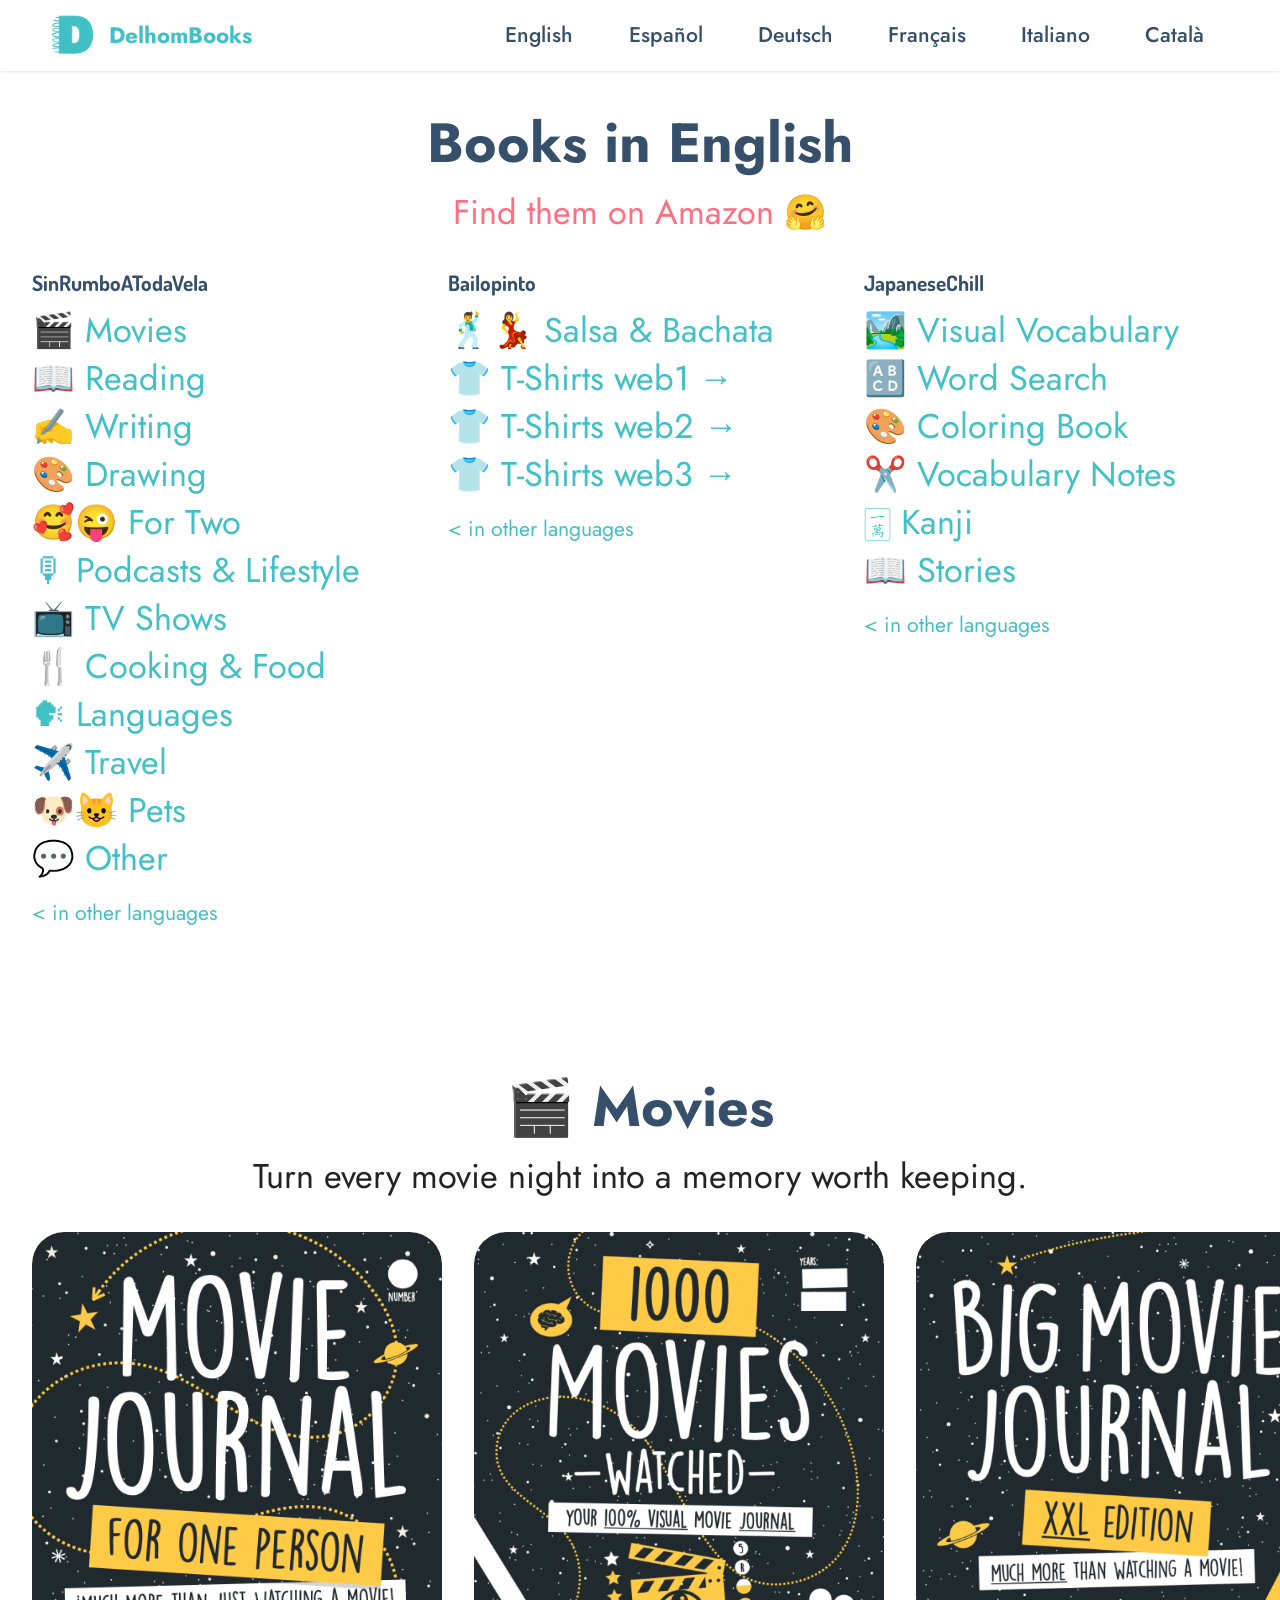
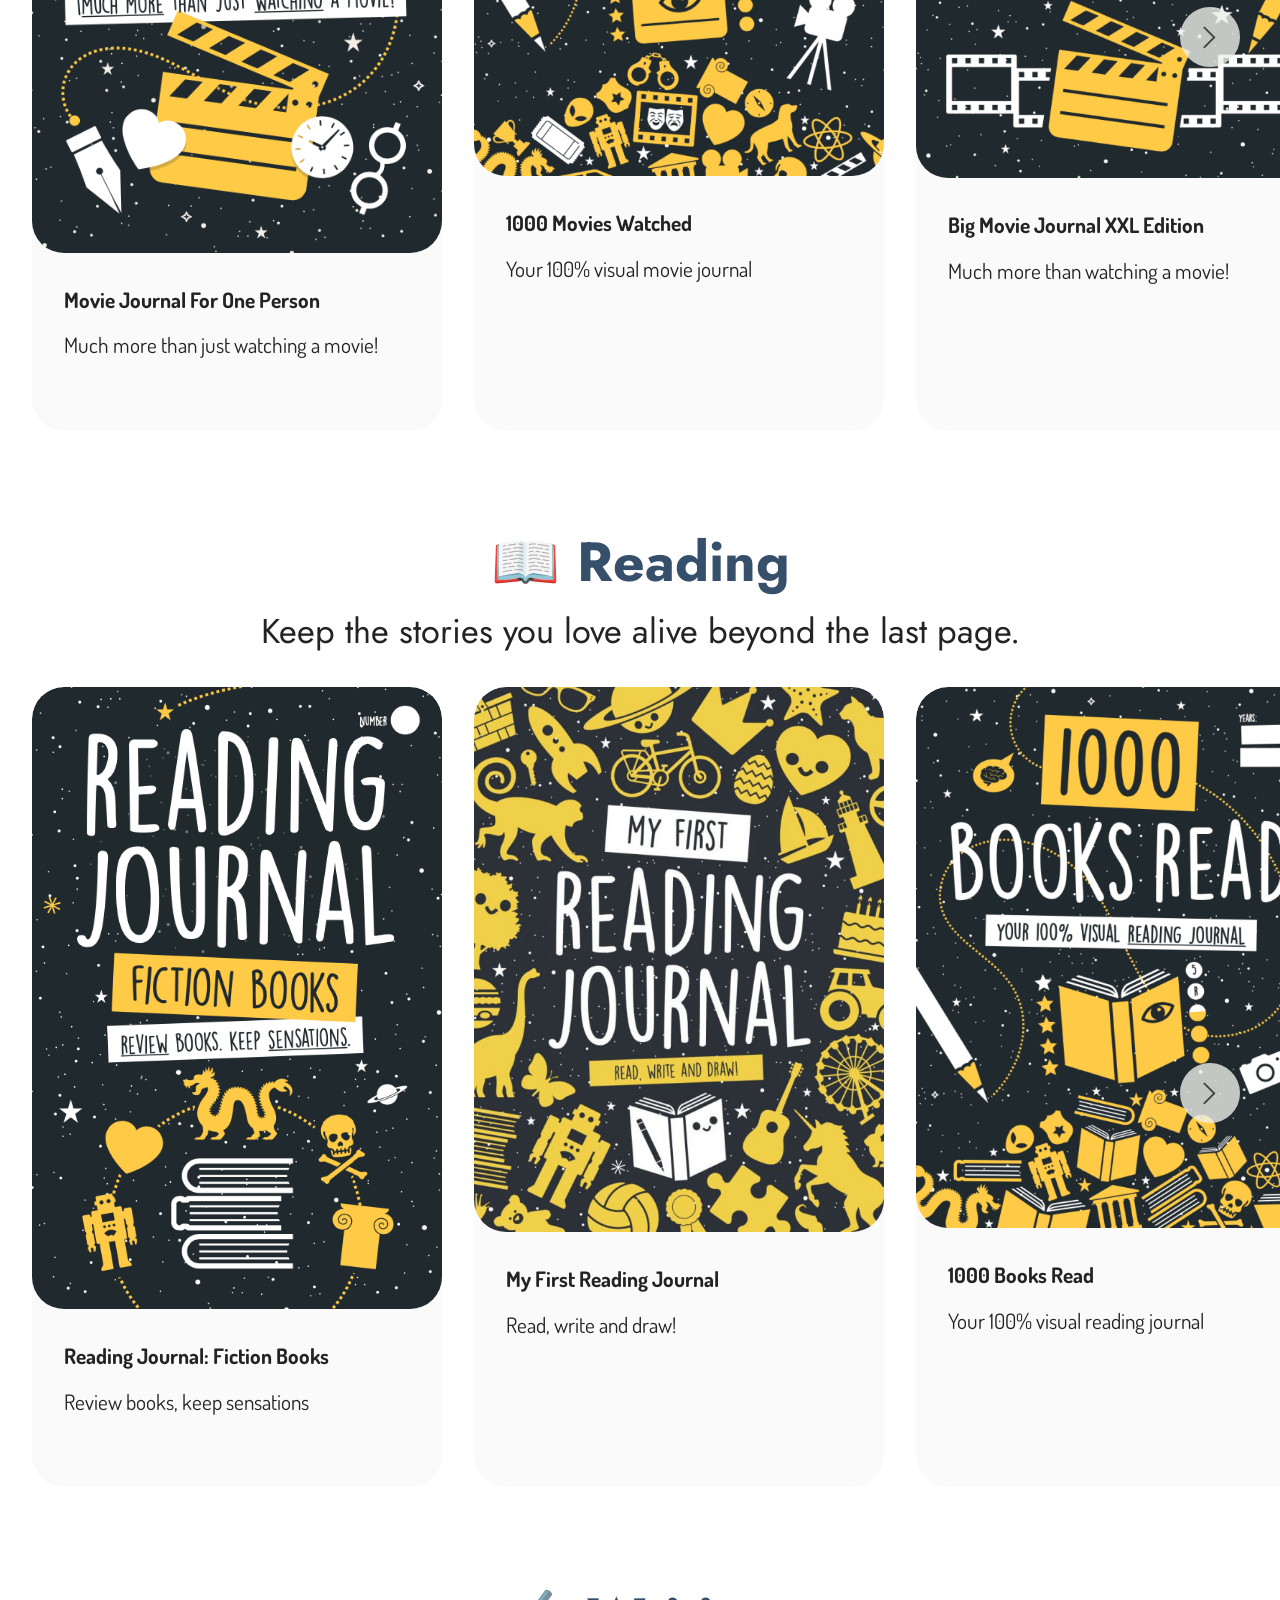
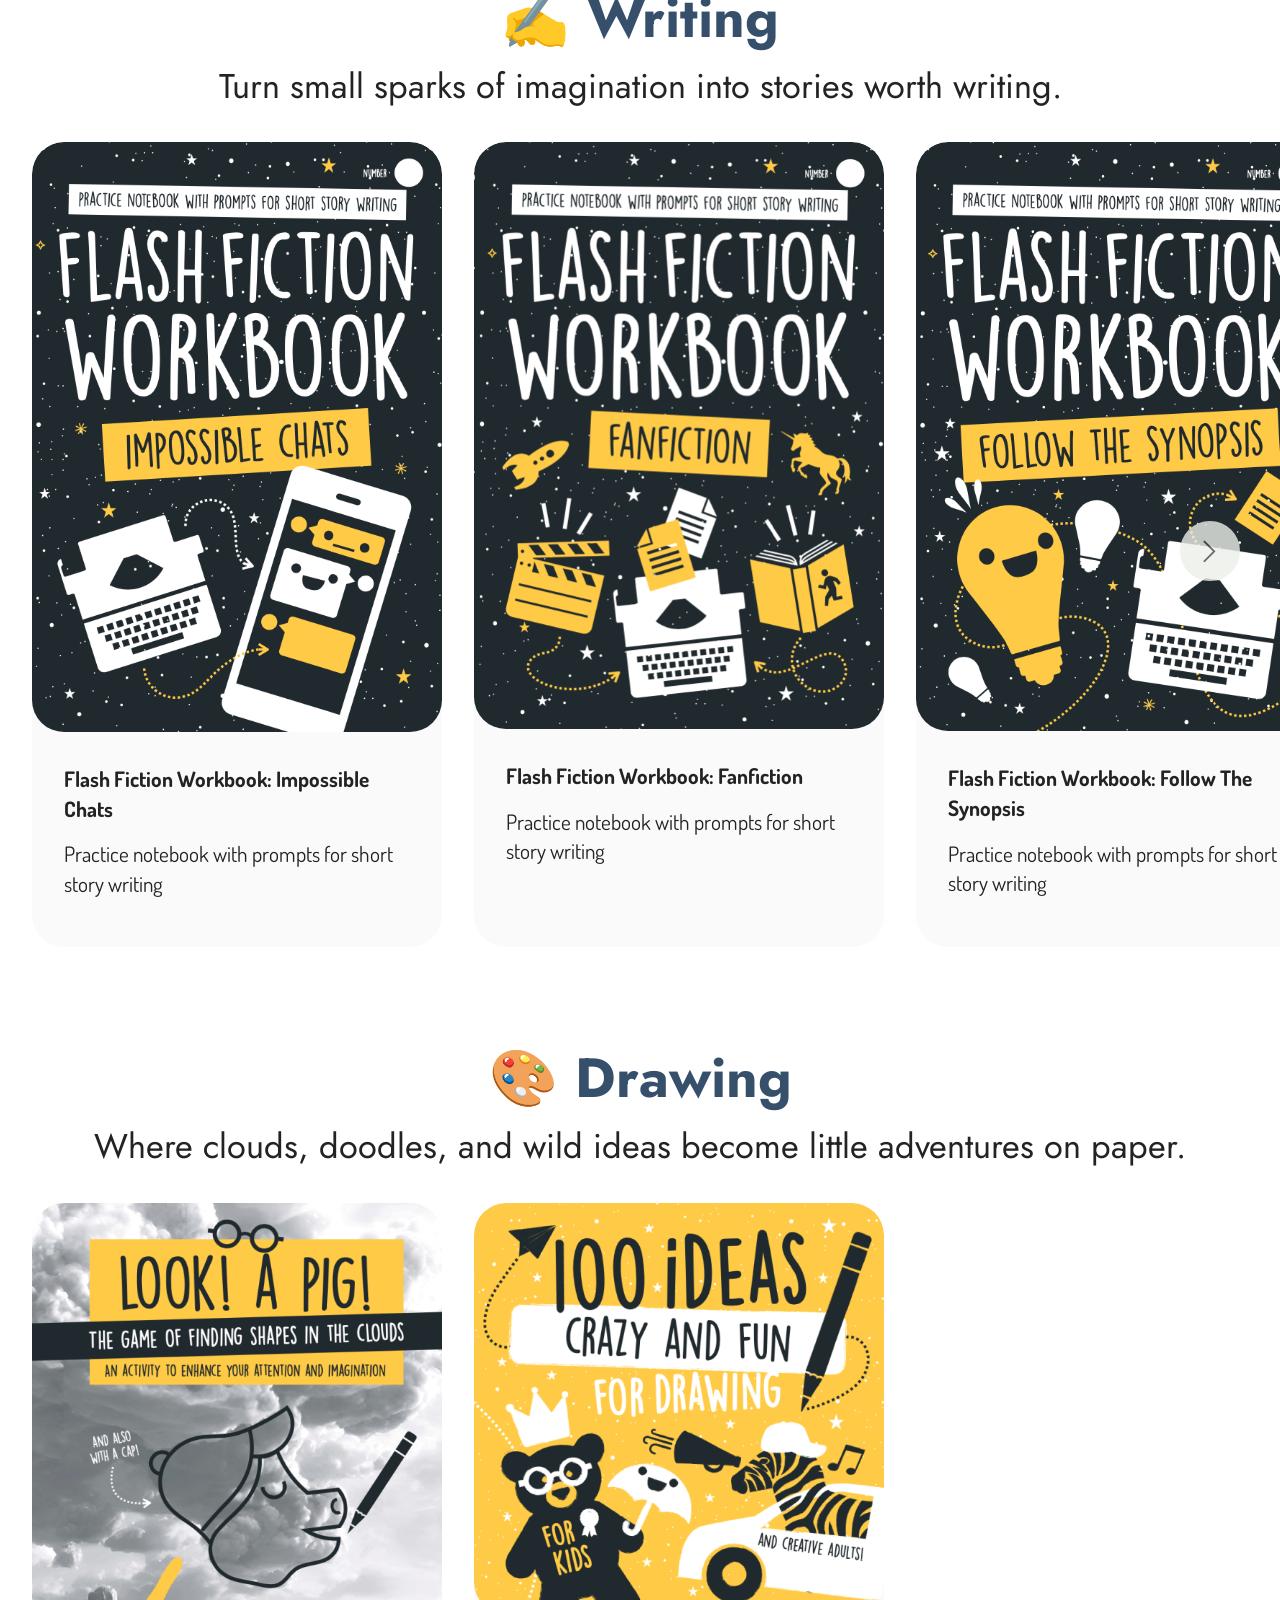
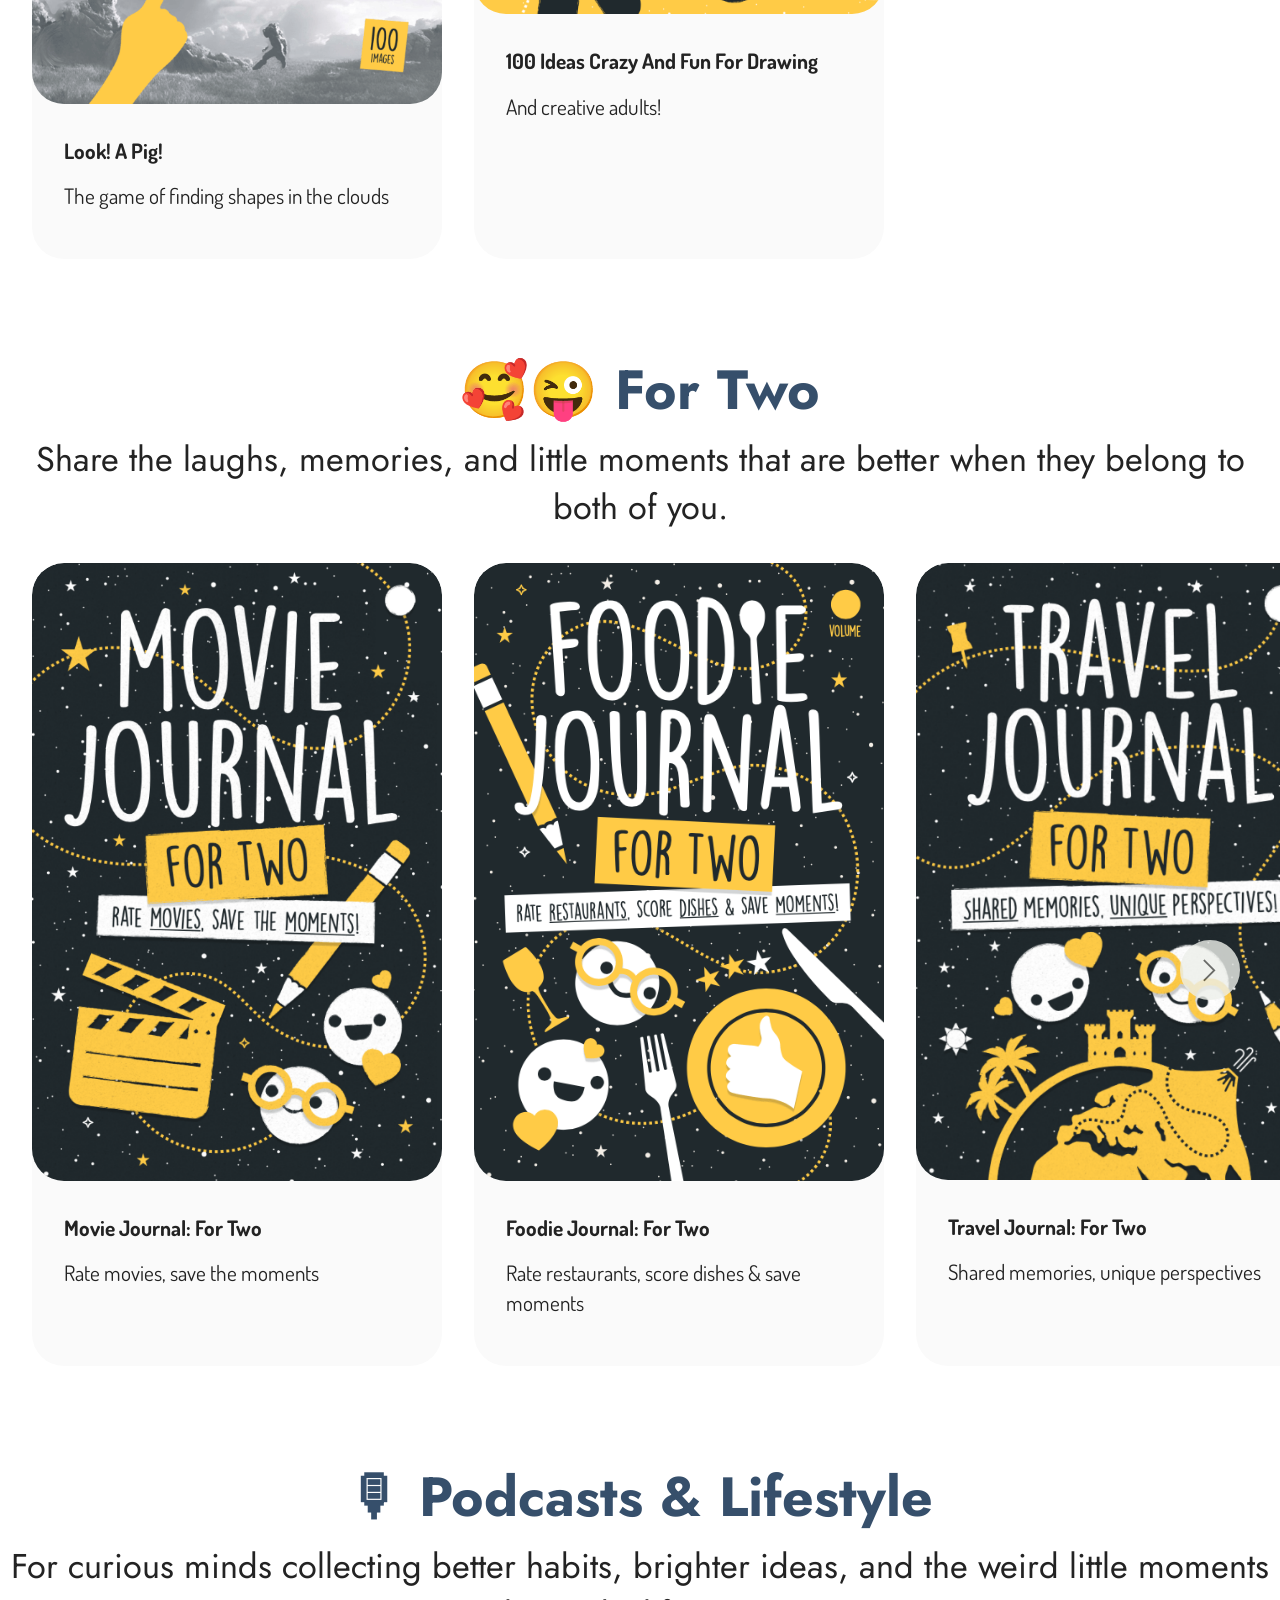
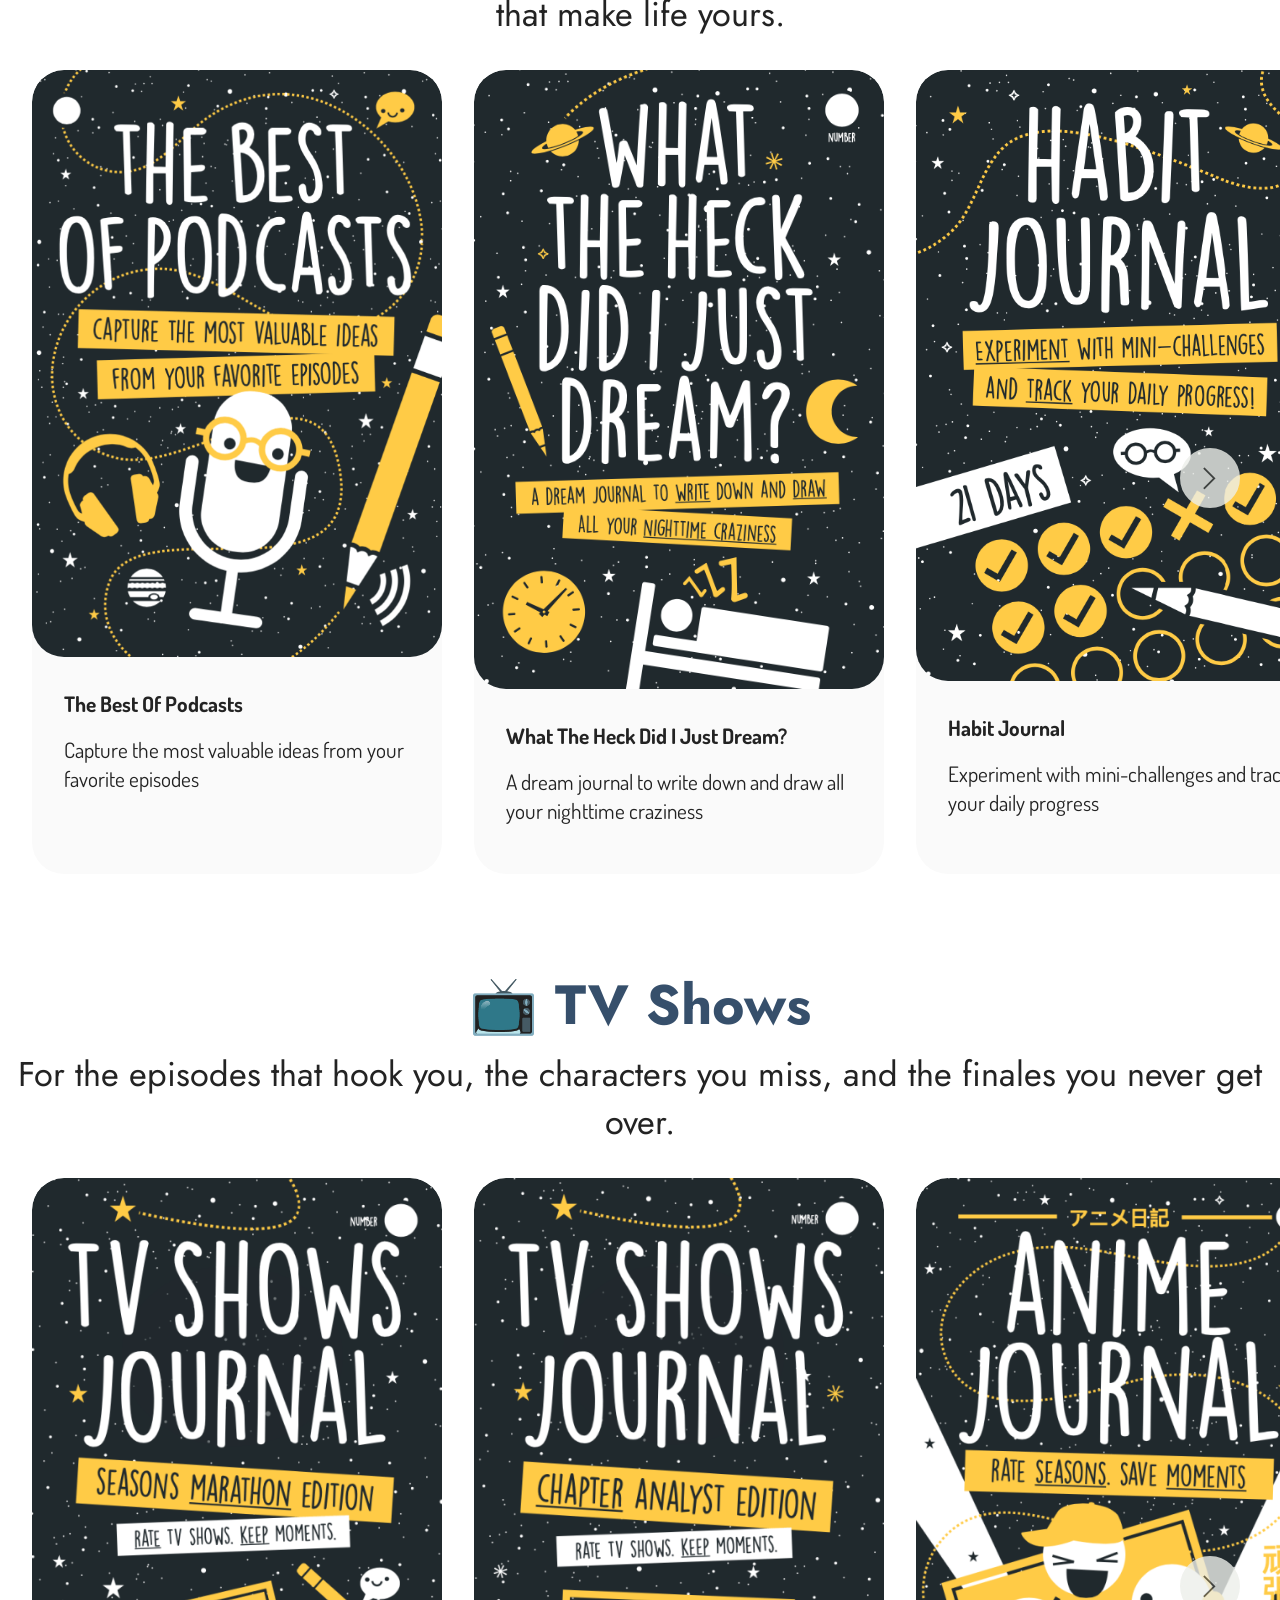
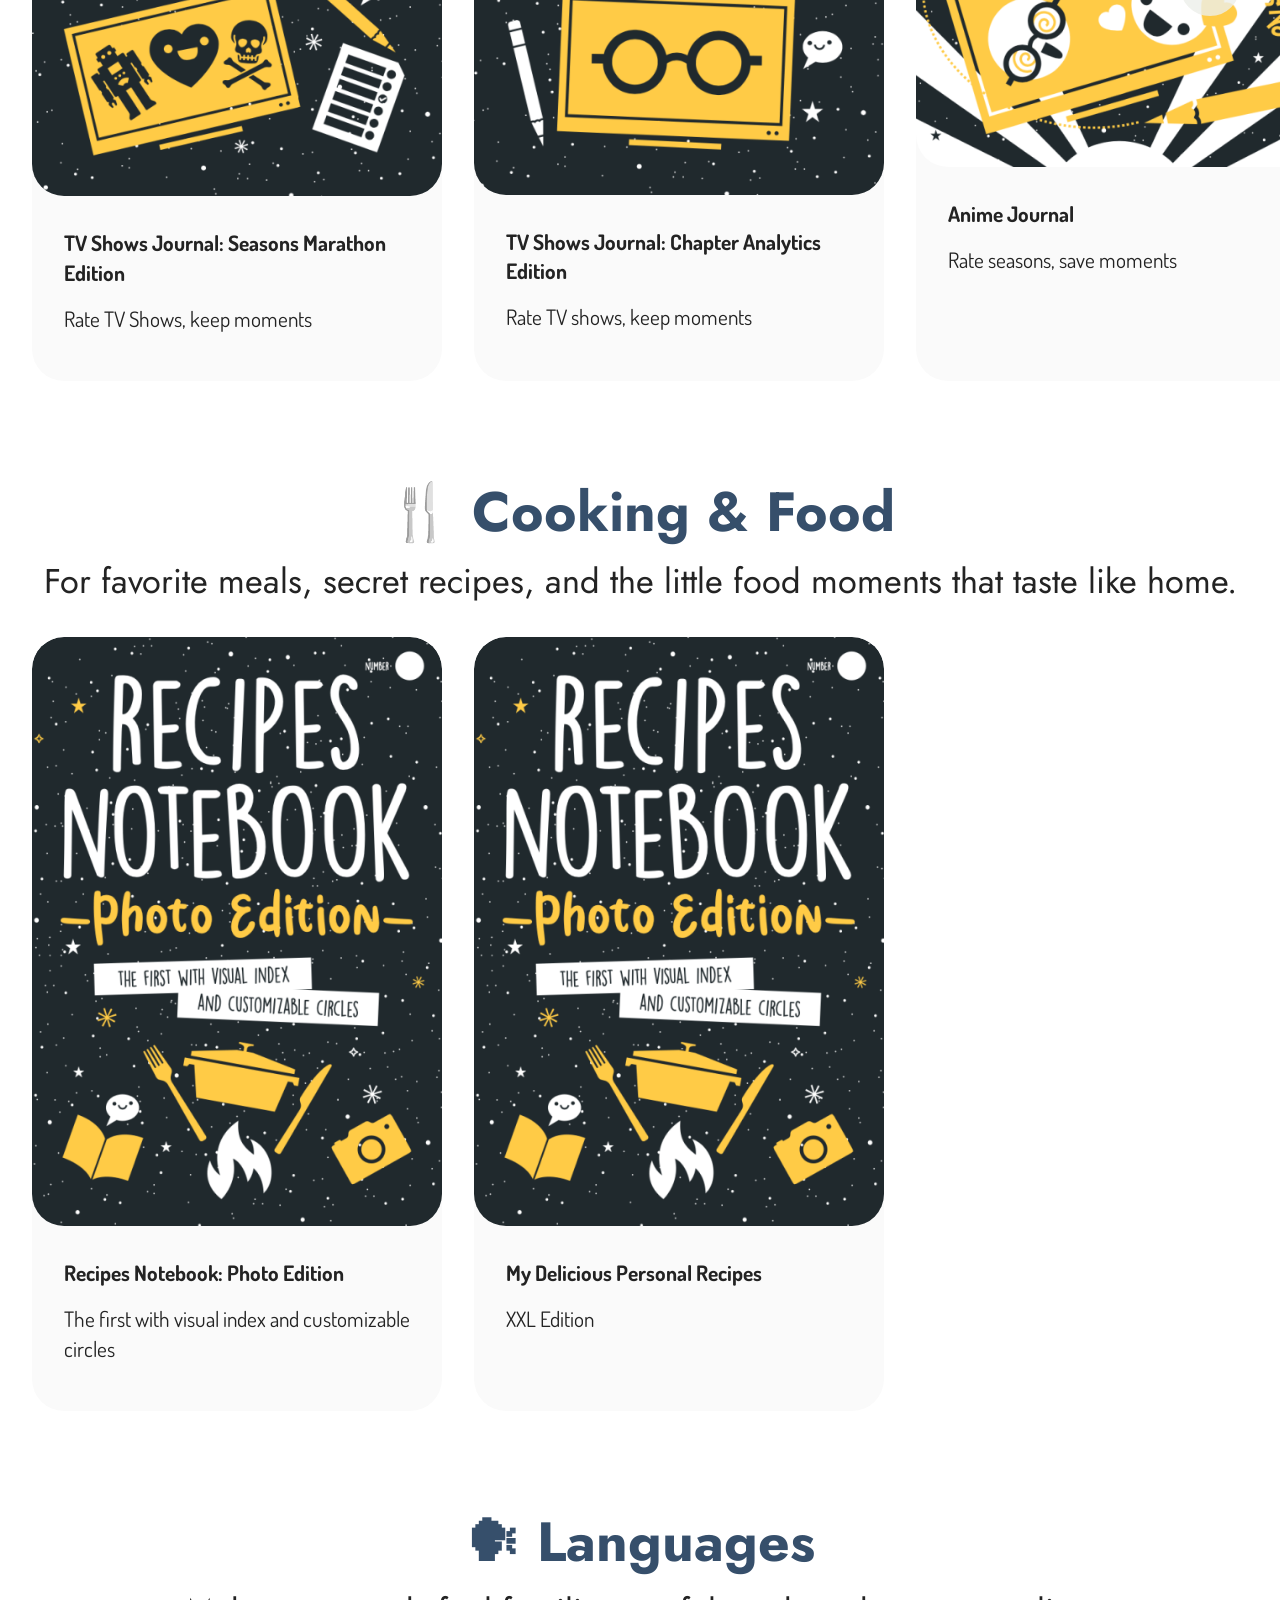
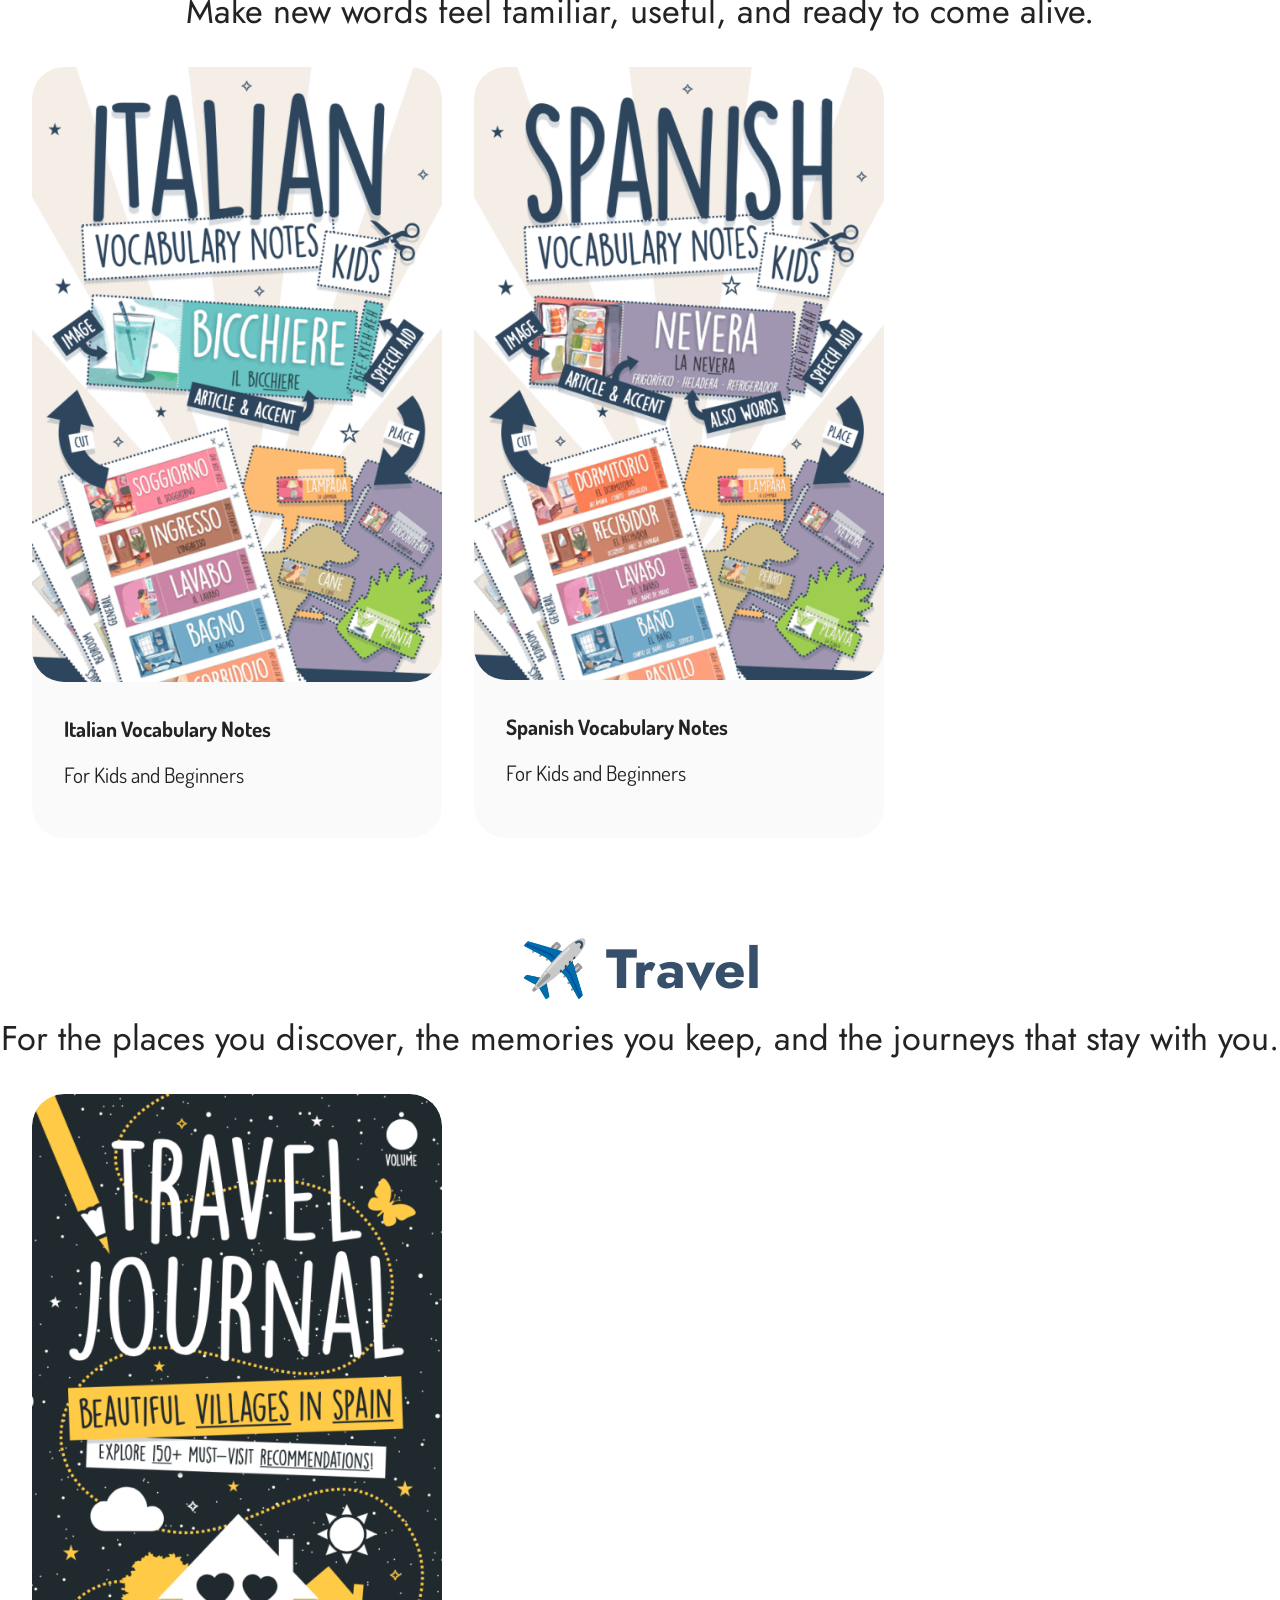
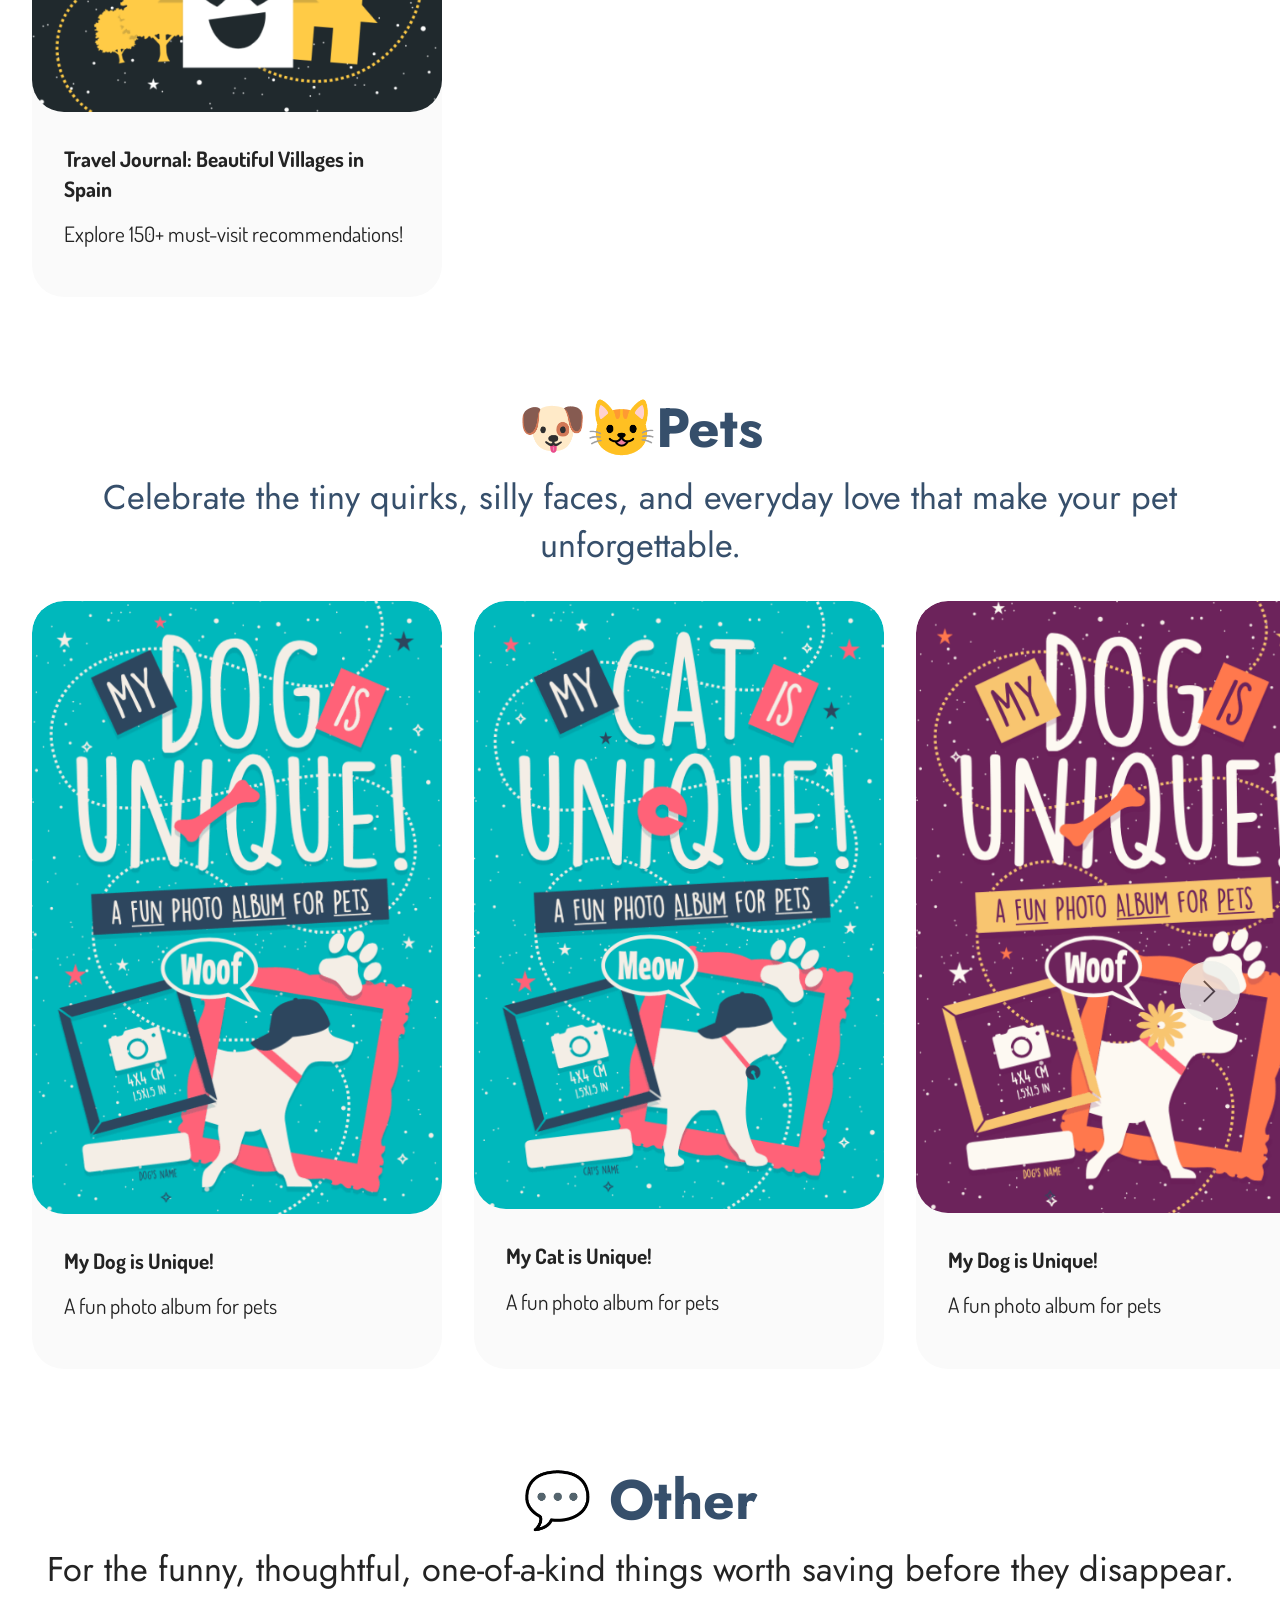
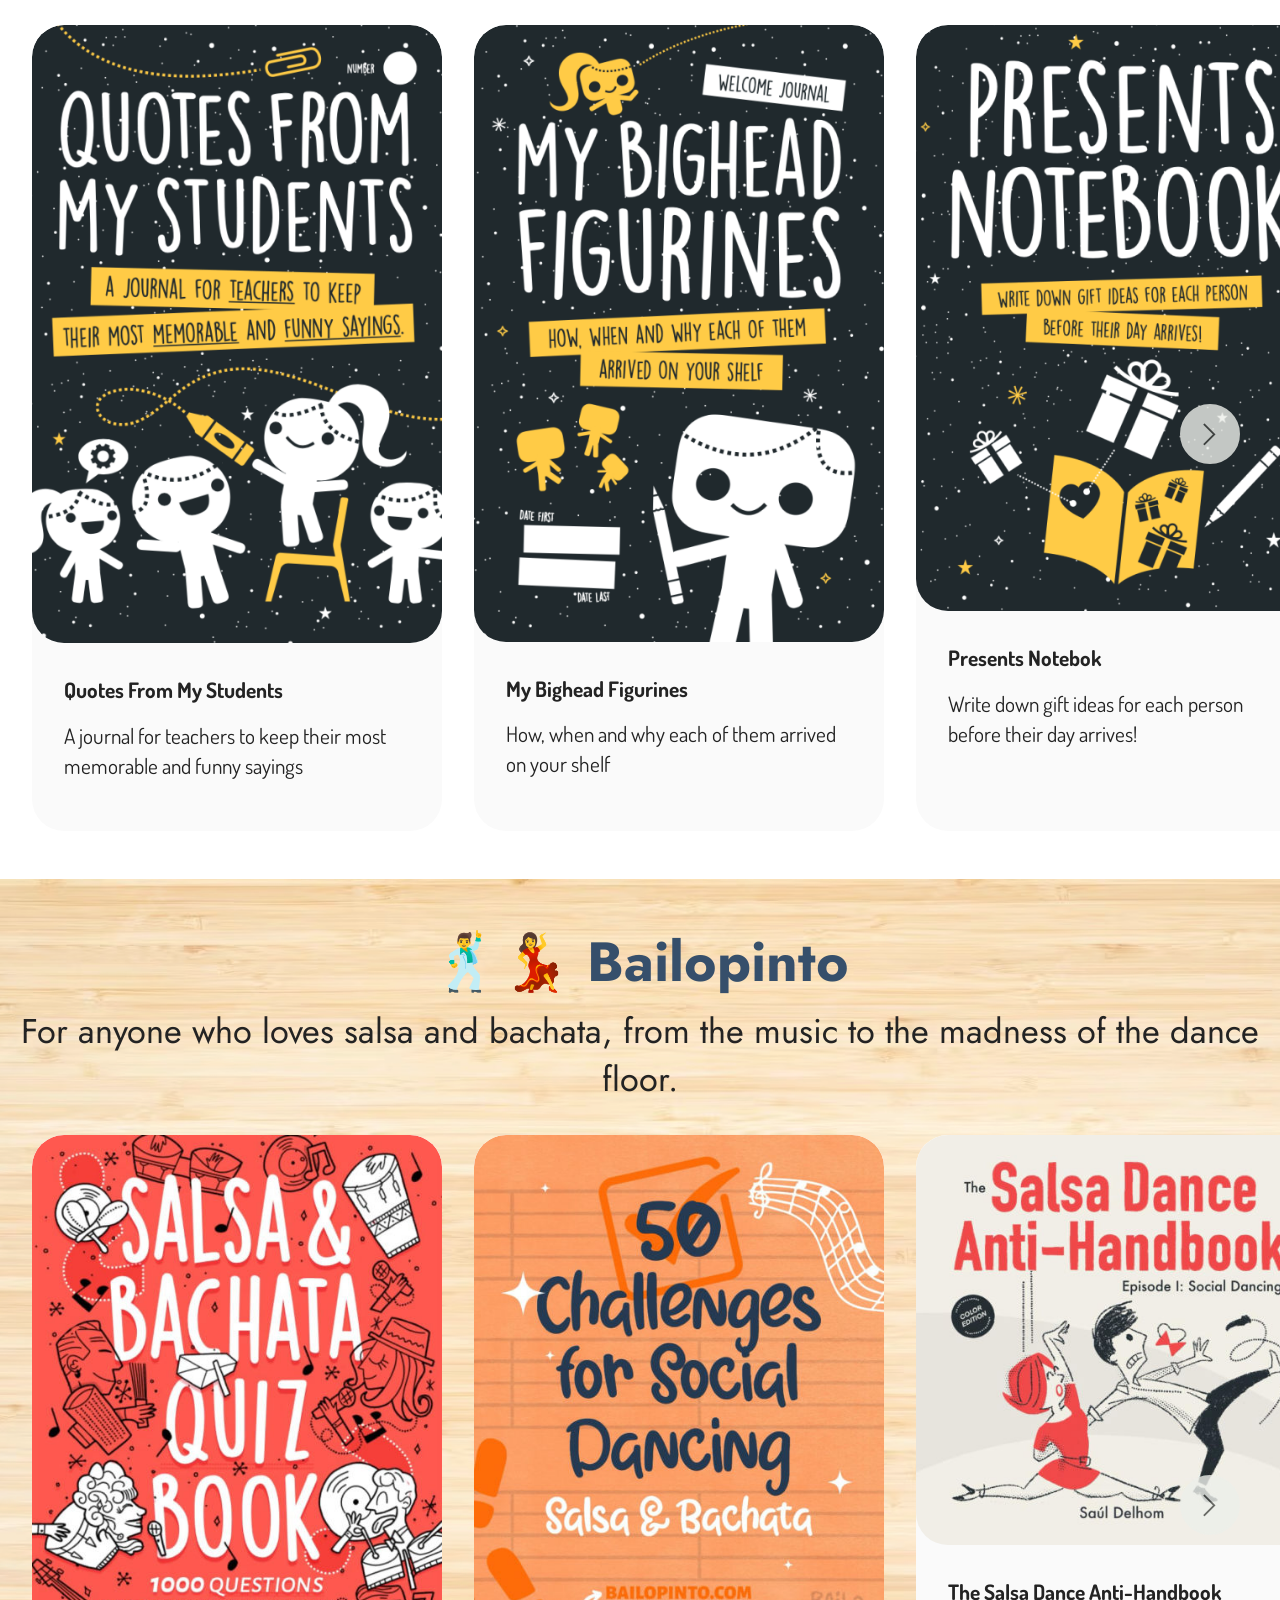
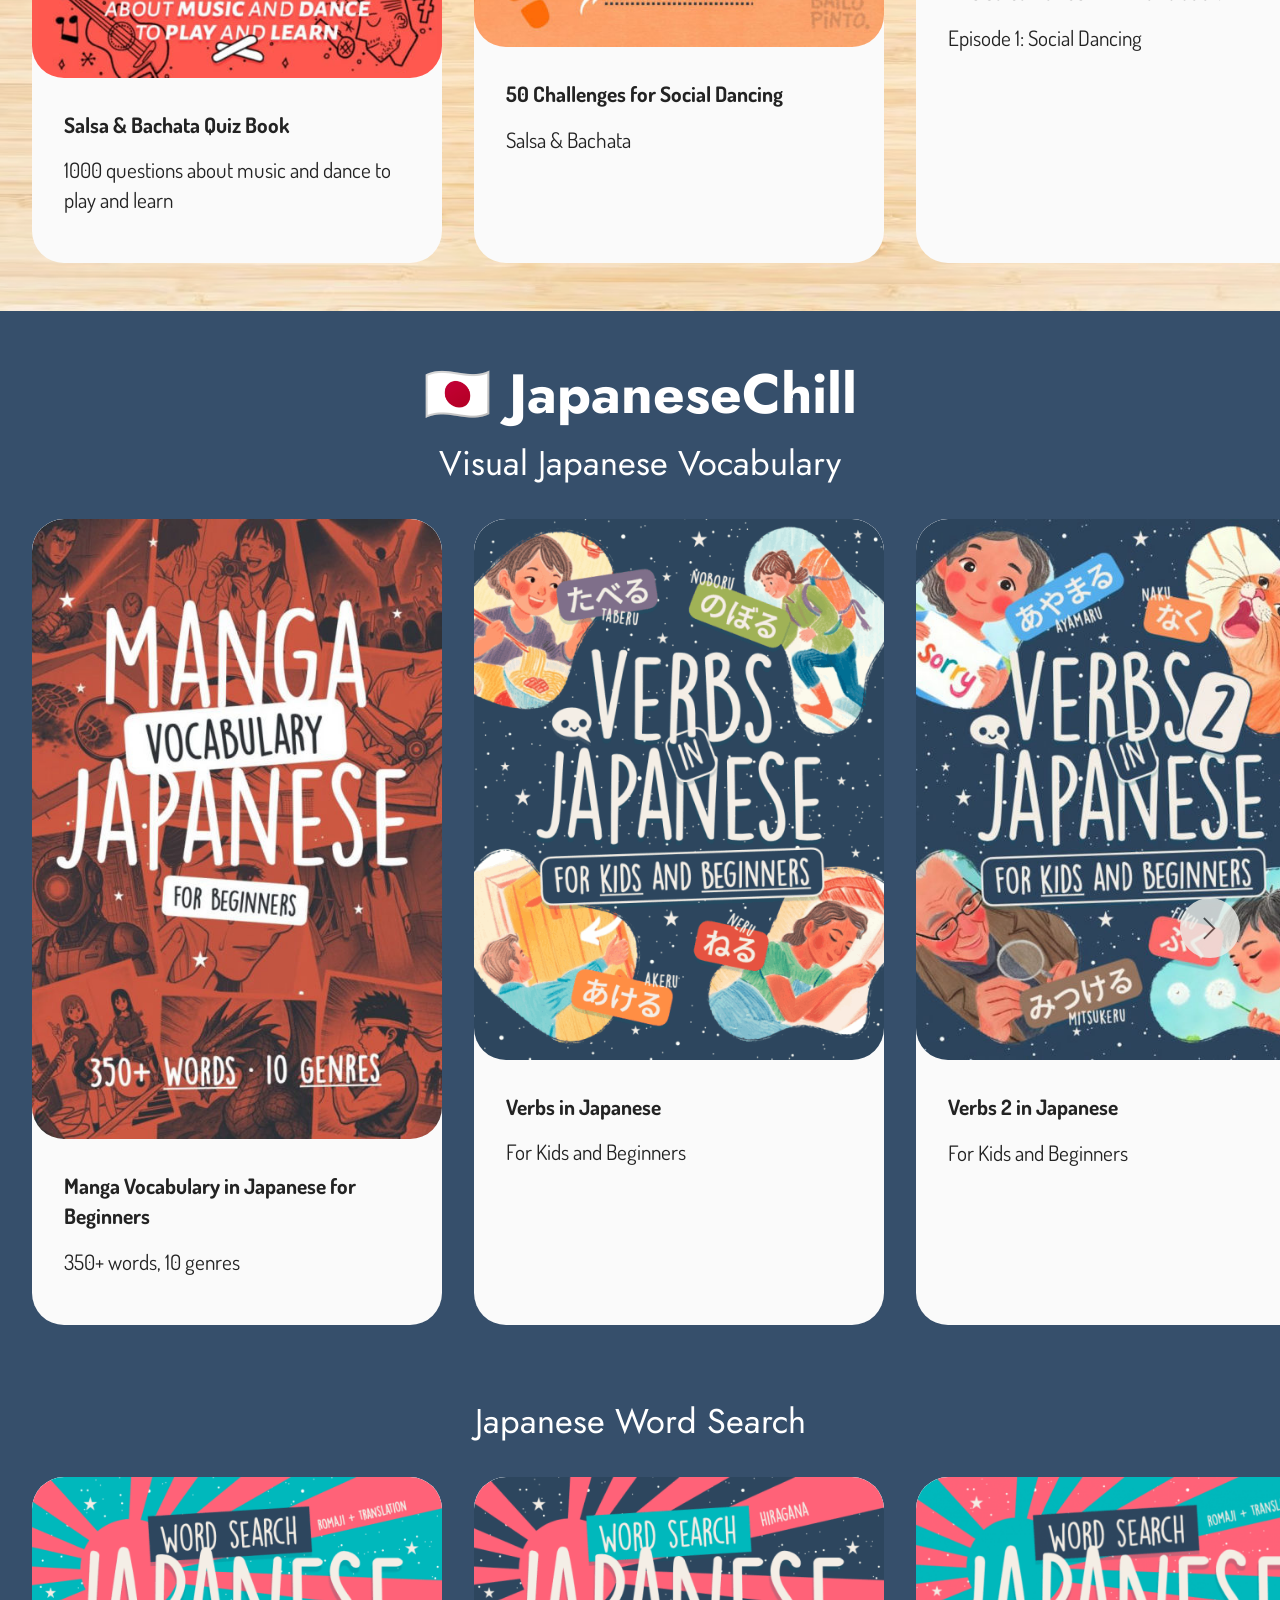
==== commit ad3e6ef0: "update" ====
--- a/english.html
+++ b/english.html
@@ -20,7 +20,7 @@
   <noscript><link rel="stylesheet" href="https://fonts.googleapis.com/css?family=Jost:100,200,300,400,500,600,700,800,900,100i,200i,300i,400i,500i,600i,700i,800i,900i&display=swap"></noscript>
   <link rel="preload" href="https://fonts.googleapis.com/css?family=Dosis:200,300,400,500,600,700,800&display=swap" as="style" onload="this.onload=null;this.rel='stylesheet'">
   <noscript><link rel="stylesheet" href="https://fonts.googleapis.com/css?family=Dosis:200,300,400,500,600,700,800&display=swap"></noscript>
-  <link rel="preload" as="style" href="assets/mobirise/css/mbr-additional.css?v=fJLzmA"><link rel="stylesheet" href="assets/mobirise/css/mbr-additional.css?v=fJLzmA" type="text/css">
+  <link rel="preload" as="style" href="assets/mobirise/css/mbr-additional.css?v=yXihge"><link rel="stylesheet" href="assets/mobirise/css/mbr-additional.css?v=yXihge" type="text/css">
 
   
   
@@ -78,7 +78,7 @@
             <div class="col-12">
                 <h4 class="mbr-section-title mbr-fonts-style align-center mb-0 display-2">
                     <strong>Books in English</strong></h4>
-                <h5 class="mbr-section-subtitle mbr-fonts-style align-center mb-0 mt-2 display-5">Can't find something? Ask me! 🤗</h5>
+                <h5 class="mbr-section-subtitle mbr-fonts-style align-center mb-0 mt-2 display-5">Find them on Amazon 🤗</h5>
             </div>
         </div>
         <div class="row mt-4">
@@ -87,7 +87,7 @@
                     <div class="card-box align-left">
                         <h4 class="card-title mbr-fonts-style align-left display-7">
                             <strong>SinRumboATodaVela</strong></h4>
-                        <p class="mbr-text mbr-fonts-style mb-3 display-5">🎬 Movies<br>📖 Reading<br>✍️ Writing<br>🎨 Drawing<br>🎙 Podcasts &amp; Lifestyle<br>🍴 Cooking &amp; Food<br>💬 Other<br>🗣 Languages<br>✈️ Travel<br>🐶😺 Pets<br></p>
+                        <p class="mbr-text mbr-fonts-style mb-3 display-5"><a href="english.html#slider4-35" class="text-primary">🎬 Movies</a><br><a href="english.html#slider4-3b" class="text-primary">📖 Reading</a><br><a href="english.html#slider4-3c" class="text-primary">✍️ Writing</a><br><a href="english.html#slider4-3i" class="text-primary">🎨 Drawing</a><br><a href="english.html#slider4-3v" class="text-primary">🥰😜 For Two</a><br><a href="english.html#slider4-3d" class="text-primary">🎙 Podcasts &amp; Lifestyle</a><br><a href="english.html#slider4-3e" class="text-primary">📺 TV Shows</a><br><a href="english.html#slider4-3f" class="text-primary">🍴 Cooking &amp; Food</a><br><a href="english.html#slider4-3h" class="text-primary">🗣 Languages</a><br><a href="english.html#slider4-3j" class="text-primary">✈️ Travel</a><br><a href="english.html#slider4-3k" class="text-primary">🐶😺 Pets</a><br><a href="english.html#slider4-3g" class="text-primary">💬 Other</a><br></p>
                         <div class="link-wrap">
                             <h6 class="link mbr-fonts-style align-left display-4"><a class="text-primary" href="index.html">&lt; in other languages</a></h6>
                         </div>
@@ -98,7 +98,7 @@
                     <div class="card-box align-left">
                         <h4 class="card-title mbr-fonts-style align-left display-7">
                             <strong>Bailopinto</strong></h4>
-                        <p class="mbr-text mbr-fonts-style mb-3 display-5">🕺💃 Salsa &amp; Bachata<br>👕 T-Shirts</p>
+                        <p class="mbr-text mbr-fonts-style mb-3 display-5"><a href="english.html#slider4-3s" class="text-primary">🕺💃 Salsa &amp; Bachata</a><br><a href="https://www.latostadora.com/shop/salsaybachata/?shop_trk" class="text-primary" target="_blank">👕 T-Shirts web1 →</a><br><a href="https://www.teepublic.com/user/bailopinto" class="text-primary" target="_blank">👕 T-Shirts web2 →</a><br><a href="https://www.redbubble.com/es/people/bailopinto/explore?asc=u&page=1&sortOrder=recent" class="text-primary" target="_blank">👕 T-Shirts web3 →</a><br></p>
                         <div class="link-wrap">
                             <h6 class="link mbr-fonts-style align-left display-4"><a class="text-primary" href="index.html">&lt; in other languages</a></h6>
                         </div>
@@ -109,7 +109,7 @@
                     <div class="card-box align-left">
                         <h4 class="card-title mbr-fonts-style align-left display-7">
                             <strong>JapaneseChill</strong></h4>
-                        <p class="mbr-text mbr-fonts-style mb-3 display-5">🏞️ Visual Vocabulary<br>🔠 Word Search<br>🎨 Coloring Book<br>✂️ Vocabulary Notes<br>🀇 Kanji<br>📖 Stories</p>
+                        <p class="mbr-text mbr-fonts-style mb-3 display-5"><a href="english.html#slider4-3l" class="text-primary">🏞️ Visual Vocabulary</a><br><a href="english.html#slider4-3n" class="text-primary">🔠 Word Search</a><br><a href="english.html#slider4-3o" class="text-primary">🎨 Coloring Book</a><br><a href="english.html#slider4-3p" class="text-primary">✂️ Vocabulary Notes</a><br><a href="english.html#slider4-3q" class="text-primary">🀇 Kanji</a><br><a href="english.html#slider4-3r" class="text-primary">📖 Stories</a></p>
                         <div class="link-wrap">
                             <h6 class="link mbr-fonts-style align-left display-4"><a class="text-primary" href="index.html">&lt; in other languages</a></h6>
                         </div>
@@ -139,126 +139,112 @@
                             <div class="item-wrapper">
                                 <div class="item-img">
                                     
-                                <a href="https://amzn.eu/d/eSizv73" target="true"></a><a href="https://amzn.eu/d/2u6a8vP" target="true"></a><a href="https://a.co/d/2TRZG0m"><img src="assets/images/movie-journal-for-two-571x860.webp" alt="movie journal for two" data-slide-to="0" data-bs-slide-to="0"></a></div>
-                            </div>
-                            <div class="item-content">
-                                <h5 class="item-title mbr-fonts-style display-7"><strong>Movie Jorunal For Two</strong></h5>
+                                <a href="https://amzn.eu/d/eSizv73" target="true"></a><a href="https://amzn.eu/d/2u6a8vP" target="true"></a><a href="" target="true"></a><a href="https://a.co/d/hIGb1kg"><img src="assets/images/movie-journal-for-one-person-488x739.webp" alt="movie journal for one person" data-slide-to="1" data-bs-slide-to="1"></a></div>
+                            </div>
+                            <div class="item-content">
+                                <h5 class="item-title mbr-fonts-style display-7"><strong>Movie Journal For One Person</strong></h5>
+                                
+                                <p class="mbr-text mbr-fonts-style mt-3 display-7">Much more than just watching a movie!</p>
+                            </div>
+                            
+                        </div>
+                    </div><div class="embla__slide slider-image item" style="margin-left: 1rem; margin-right: 1rem;">
+                        <div class="slide-content">
+                            <div class="item-wrapper">
+                                <div class="item-img">
+                                    
+                                <a href="https://amzn.eu/d/eSizv73" target="true"></a><a href="https://amzn.eu/d/2u6a8vP" target="true"></a><a href="" target="false"></a><a href="https://a.co/d/6l2zCUS"><img src="assets/images/1000-movies-watched-journal-571x758.webp" alt="1000 movies watched" data-slide-to="2" data-bs-slide-to="2"></a></div>
+                            </div>
+                            <div class="item-content">
+                                <h5 class="item-title mbr-fonts-style display-7"><strong>1000 Movies Watched</strong></h5>
+                                
+                                <p class="mbr-text mbr-fonts-style mt-3 display-7">Your 100% visual movie journal</p>
+                            </div>
+                            
+                        </div>
+                    </div><div class="embla__slide slider-image item" style="margin-left: 1rem; margin-right: 1rem;">
+                        <div class="slide-content">
+                            <div class="item-wrapper">
+                                <div class="item-img">
+                                    
+                                <a href="https://amzn.eu/d/eSizv73" target="true"></a><a href="https://amzn.eu/d/2u6a8vP" target="true"></a><a href="https://a.co/d/cbdyMnU" target="true"></a><a href="https://a.co/d/cbdyMnU"><img src="assets/images/big-movie-journal-xxl-571x761.webp" alt="big movie journal" data-slide-to="3" data-bs-slide-to="3"></a></div>
+                            </div>
+                            <div class="item-content">
+                                <h5 class="item-title mbr-fonts-style display-7"><strong>Big Movie Journal XXL Edition</strong></h5>
+                                
+                                <p class="mbr-text mbr-fonts-style mt-3 display-7">Much more than watching a movie!</p>
+                            </div>
+                            
+                        </div>
+                    </div><div class="embla__slide slider-image item" style="margin-left: 1rem; margin-right: 1rem;">
+                        <div class="slide-content">
+                            <div class="item-wrapper">
+                                <div class="item-img">
+                                    
+                                <a href="https://amzn.eu/d/eSizv73" target="true"></a><a href="https://amzn.eu/d/2u6a8vP" target="true"></a><a href="https://a.co/d/gg9wDfM" target="true"></a><a href="https://a.co/d/gg9wDfM"><img src="assets/images/10-movies-where-571x855.webp" alt="10 movies where" data-slide-to="4" data-bs-slide-to="4"></a></div>
+                            </div>
+                            <div class="item-content">
+                                <h5 class="item-title mbr-fonts-style display-7"><strong>10 Movies Where...</strong></h5>
+                                
+                                <p class="mbr-text mbr-fonts-style mt-3 display-7">The game of finding movies with something in common!</p>
+                            </div>
+                            
+                        </div>
+                    </div><div class="embla__slide slider-image item" style="margin-left: 1rem; margin-right: 1rem;">
+                        <div class="slide-content">
+                            <div class="item-wrapper">
+                                <div class="item-img">
+                                    
+                                <a href="https://amzn.eu/d/eSizv73" target="true"></a><a href="https://amzn.eu/d/2u6a8vP" target="true"></a><a href="https://a.co/d/hIGb1kg" target="true"></a><a href="https://a.co/d/an6wG7r" target="true"></a><a href="https://a.co/d/dqVHIdJ" target="true"></a><a href="https://a.co/d/dqVHIdJ"><img src="assets/images/movie-journal-for-two-ocean-488x736.webp" alt="movie journal for two" data-slide-to="5" data-bs-slide-to="5"></a></div>
+                            </div>
+                            <div class="item-content">
+                                <h5 class="item-title mbr-fonts-style display-7"><strong>Movie Journal For Two</strong></h5>
                                 
                                 <p class="mbr-text mbr-fonts-style mt-3 display-7">Rate movies, save the moments!</p>
                             </div>
-                            <div class="mbr-section-btn item-footer mt-2"><a href="https://a.co/d/2TRZG0m" class="btn btn-primary item-btn display-7" target="_blank">Amazon.com</a></div>
-                        </div>
-                    </div><div class="embla__slide slider-image item" style="margin-left: 1rem; margin-right: 1rem;">
-                        <div class="slide-content">
-                            <div class="item-wrapper">
-                                <div class="item-img">
-                                    
-                                <a href="https://amzn.eu/d/eSizv73" target="true"></a><a href="https://amzn.eu/d/2u6a8vP" target="true"></a><a href="https://a.co/d/hIGb1kg"><img src="assets/images/movie-journal-for-one-person-488x739.webp" alt="movie journal for one person" data-slide-to="1" data-bs-slide-to="1"></a></div>
+                            
+                        </div>
+                    </div><div class="embla__slide slider-image item" style="margin-left: 1rem; margin-right: 1rem;">
+                        <div class="slide-content">
+                            <div class="item-wrapper">
+                                <div class="item-img">
+                                    
+                                <a href="https://amzn.eu/d/eSizv73" target="true"></a><a href="https://amzn.eu/d/2u6a8vP" target="true"></a><a href="https://a.co/d/hIGb1kg" target="true"></a><a href="https://a.co/d/an6wG7r" target="true"></a><a href="https://a.co/d/8dFHPFZ"><img src="assets/images/movie-journal-for-one-ocean-488x736.webp" alt="movie journal for two" data-slide-to="6" data-bs-slide-to="6"></a></div>
                             </div>
                             <div class="item-content">
                                 <h5 class="item-title mbr-fonts-style display-7"><strong>Movie Journal For One Person</strong></h5>
                                 
                                 <p class="mbr-text mbr-fonts-style mt-3 display-7">Much more than just watching a movie!</p>
                             </div>
-                            <div class="mbr-section-btn item-footer mt-2"><a href="https://a.co/d/hIGb1kg" class="btn btn-primary item-btn display-7" target="_blank">Amazon.com</a></div>
-                        </div>
-                    </div><div class="embla__slide slider-image item" style="margin-left: 1rem; margin-right: 1rem;">
-                        <div class="slide-content">
-                            <div class="item-wrapper">
-                                <div class="item-img">
-                                    
-                                <a href="https://amzn.eu/d/eSizv73" target="true"></a><a href="https://amzn.eu/d/2u6a8vP" target="true"></a><a href="https://a.co/d/6l2zCUS"><img src="assets/images/1000-movies-watched-journal-571x758.webp" alt="1000 movies watched" data-slide-to="2" data-bs-slide-to="2"></a></div>
-                            </div>
-                            <div class="item-content">
-                                <h5 class="item-title mbr-fonts-style display-7"><strong>1000 Movies Watched</strong></h5>
-                                
-                                <p class="mbr-text mbr-fonts-style mt-3 display-7">Your 100% visual movie journal</p>
-                            </div>
-                            <div class="mbr-section-btn item-footer mt-2"><a href="https://a.co/d/6l2zCUS" class="btn btn-primary item-btn display-7" target="_blank">Amazon.com</a></div>
-                        </div>
-                    </div><div class="embla__slide slider-image item" style="margin-left: 1rem; margin-right: 1rem;">
-                        <div class="slide-content">
-                            <div class="item-wrapper">
-                                <div class="item-img">
-                                    
-                                <a href="https://amzn.eu/d/eSizv73" target="true"></a><a href="https://amzn.eu/d/2u6a8vP" target="true"></a><a href="https://a.co/d/cbdyMnU"><img src="assets/images/big-movie-journal-xxl-571x761.webp" alt="big movie journal" data-slide-to="3" data-bs-slide-to="3"></a></div>
-                            </div>
-                            <div class="item-content">
-                                <h5 class="item-title mbr-fonts-style display-7"><strong>Big Movie Journal XXL Edition</strong></h5>
-                                
-                                <p class="mbr-text mbr-fonts-style mt-3 display-7">Much more than watching a movie!</p>
-                            </div>
-                            <div class="mbr-section-btn item-footer mt-2"><a href="https://a.co/d/cbdyMnU" class="btn btn-primary item-btn display-7" target="_blank">Amazon.com</a></div>
-                        </div>
-                    </div><div class="embla__slide slider-image item" style="margin-left: 1rem; margin-right: 1rem;">
-                        <div class="slide-content">
-                            <div class="item-wrapper">
-                                <div class="item-img">
-                                    
-                                <a href="https://amzn.eu/d/eSizv73" target="true"></a><a href="https://amzn.eu/d/2u6a8vP" target="true"></a><a href="https://a.co/d/gg9wDfM"><img src="assets/images/10-movies-where-571x855.webp" alt="10 movies where" data-slide-to="4" data-bs-slide-to="4"></a></div>
-                            </div>
-                            <div class="item-content">
-                                <h5 class="item-title mbr-fonts-style display-7"><strong>10 Movies Where...</strong></h5>
-                                
-                                <p class="mbr-text mbr-fonts-style mt-3 display-7">The game of finding movies with something in common!</p>
-                            </div>
-                            <div class="mbr-section-btn item-footer mt-2"><a href="https://a.co/d/gg9wDfM" class="btn btn-primary item-btn display-7" target="_blank">Amazon.com</a></div>
-                        </div>
-                    </div><div class="embla__slide slider-image item" style="margin-left: 1rem; margin-right: 1rem;">
-                        <div class="slide-content">
-                            <div class="item-wrapper">
-                                <div class="item-img">
-                                    
-                                <a href="https://amzn.eu/d/eSizv73" target="true"></a><a href="https://amzn.eu/d/2u6a8vP" target="true"></a><a href="https://a.co/d/hIGb1kg" target="true"></a><a href="https://a.co/d/an6wG7r" target="true"></a><a href="https://a.co/d/dqVHIdJ"><img src="assets/images/movie-journal-for-two-ocean-488x736.webp" alt="movie journal for two" data-slide-to="5" data-bs-slide-to="5"></a></div>
+                            
+                        </div>
+                    </div><div class="embla__slide slider-image item" style="margin-left: 1rem; margin-right: 1rem;">
+                        <div class="slide-content">
+                            <div class="item-wrapper">
+                                <div class="item-img">
+                                    
+                                <a href="https://amzn.eu/d/eSizv73" target="true"></a><a href="https://amzn.eu/d/2u6a8vP" target="true"></a><a href="https://a.co/d/hIGb1kg" target="true"></a><a href="https://a.co/d/an6wG7r" target="true"></a><a href="https://a.co/d/dqVHIdJ" target="false"></a><a href="https://a.co/d/8dFHPFZ" target="true"></a><a href="https://a.co/d/ewynyPs" target="true"></a><a href="https://a.co/d/ewynyPs"><img src="assets/images/movie-journal-for-two-magic-487x728.webp" alt="movie journal for one two" data-slide-to="8" data-bs-slide-to="8"></a></div>
                             </div>
                             <div class="item-content">
                                 <h5 class="item-title mbr-fonts-style display-7"><strong>Movie Journal For Two</strong></h5>
                                 
                                 <p class="mbr-text mbr-fonts-style mt-3 display-7">Rate movies, save the moments!</p>
                             </div>
-                            <div class="mbr-section-btn item-footer mt-2"><a href="https://a.co/d/dqVHIdJ" class="btn btn-primary item-btn display-7" target="_blank">Amazon.com</a></div>
-                        </div>
-                    </div><div class="embla__slide slider-image item" style="margin-left: 1rem; margin-right: 1rem;">
-                        <div class="slide-content">
-                            <div class="item-wrapper">
-                                <div class="item-img">
-                                    
-                                <a href="https://amzn.eu/d/eSizv73" target="true"></a><a href="https://amzn.eu/d/2u6a8vP" target="true"></a><a href="https://a.co/d/hIGb1kg" target="true"></a><a href="https://a.co/d/an6wG7r"><img src="assets/images/movie-journal-for-one-ocean-488x736.webp" alt="movie journal for two" data-slide-to="6" data-bs-slide-to="6"></a></div>
+                            
+                        </div>
+                    </div><div class="embla__slide slider-image item" style="margin-left: 1rem; margin-right: 1rem;">
+                        <div class="slide-content">
+                            <div class="item-wrapper">
+                                <div class="item-img">
+                                    
+                                <a href="https://amzn.eu/d/eSizv73" target="true"></a><a href="https://amzn.eu/d/2u6a8vP" target="true"></a><a href="https://a.co/d/hIGb1kg" target="true"></a><a href="https://a.co/d/an6wG7r" target="true"></a><a href="https://a.co/d/dqVHIdJ" target="false"></a><a href="https://a.co/d/8dFHPFZ" target="true"></a><a href="https://a.co/d/avuVFH6" target="true"></a><a href="https://a.co/d/avuVFH6"><img src="assets/images/movie-journal-for-one-person-magic-487x733.webp" alt="movie journal for one person" data-slide-to="9" data-bs-slide-to="9"></a></div>
                             </div>
                             <div class="item-content">
                                 <h5 class="item-title mbr-fonts-style display-7"><strong>Movie Journal For One Person</strong></h5>
                                 
                                 <p class="mbr-text mbr-fonts-style mt-3 display-7">Much more than just watching a movie!</p>
                             </div>
-                            <div class="mbr-section-btn item-footer mt-2"><a href="https://a.co/d/8dFHPFZ" class="btn btn-primary item-btn display-7" target="_blank">Amazon.com</a></div>
-                        </div>
-                    </div><div class="embla__slide slider-image item" style="margin-left: 1rem; margin-right: 1rem;">
-                        <div class="slide-content">
-                            <div class="item-wrapper">
-                                <div class="item-img">
-                                    
-                                <a href="https://amzn.eu/d/eSizv73" target="true"></a><a href="https://amzn.eu/d/2u6a8vP" target="true"></a><a href="https://a.co/d/hIGb1kg" target="true"></a><a href="https://a.co/d/an6wG7r" target="true"></a><a href="https://a.co/d/dqVHIdJ" target="false"></a><a href="https://a.co/d/8dFHPFZ" target="true"></a><a href="https://a.co/d/ewynyPs"><img src="assets/images/movie-journal-for-two-magic-487x728.webp" alt="movie journal for one two" data-slide-to="8" data-bs-slide-to="8"></a></div>
-                            </div>
-                            <div class="item-content">
-                                <h5 class="item-title mbr-fonts-style display-7"><strong>Movie Journal For Two</strong></h5>
-                                
-                                <p class="mbr-text mbr-fonts-style mt-3 display-7">Rate movies, save the moments!</p>
-                            </div>
-                            <div class="mbr-section-btn item-footer mt-2"><a href="https://a.co/d/ewynyPs" class="btn btn-primary item-btn display-7" target="_blank">Amazon.com</a></div>
-                        </div>
-                    </div><div class="embla__slide slider-image item" style="margin-left: 1rem; margin-right: 1rem;">
-                        <div class="slide-content">
-                            <div class="item-wrapper">
-                                <div class="item-img">
-                                    
-                                <a href="https://amzn.eu/d/eSizv73" target="true"></a><a href="https://amzn.eu/d/2u6a8vP" target="true"></a><a href="https://a.co/d/hIGb1kg" target="true"></a><a href="https://a.co/d/an6wG7r" target="true"></a><a href="https://a.co/d/dqVHIdJ" target="false"></a><a href="https://a.co/d/8dFHPFZ" target="true"></a><a href="https://a.co/d/avuVFH6"><img src="assets/images/movie-journal-for-one-person-magic-487x733.webp" alt="movie journal for one person" data-slide-to="9" data-bs-slide-to="9"></a></div>
-                            </div>
-                            <div class="item-content">
-                                <h5 class="item-title mbr-fonts-style display-7"><strong>Movie Journal For One Person</strong></h5>
-                                
-                                <p class="mbr-text mbr-fonts-style mt-3 display-7">Much more than just watching a movie!</p>
-                            </div>
-                            <div class="mbr-section-btn item-footer mt-2"><a href="https://a.co/d/avuVFH6" class="btn btn-primary item-btn display-7" target="_blank">Amazon.com</a></div>
+                            
                         </div>
                     </div>
                     
@@ -294,126 +280,126 @@
                             <div class="item-wrapper">
                                 <div class="item-img">
                                     
-                                <a href="https://amzn.eu/d/eSizv73" target="true"></a><a href="https://amzn.eu/d/2u6a8vP" target="true"></a><a href="https://a.co/d/2TRZG0m"><img src="assets/images/movie-books-571x856.webp" alt="movie journal for two" data-slide-to="0" data-bs-slide-to="0"></a></div>
+                                <a href="https://amzn.eu/d/eSizv73" target="true"></a><a href="https://amzn.eu/d/2u6a8vP" target="true"></a><a href="https://a.co/d/2TRZG0m" target="true"></a><a href="https://a.co/d/gtMrtKH"><img src="assets/images/reading-journal-fiction-books-546x829.webp" alt="reading journal fiction books" data-slide-to="0" data-bs-slide-to="0"></a></div>
+                            </div>
+                            <div class="item-content">
+                                <h5 class="item-title mbr-fonts-style display-7"><strong>Reading Journal: Fiction Books</strong></h5>
+                                
+                                <p class="mbr-text mbr-fonts-style mt-3 display-7">Review books, keep sensations</p>
+                            </div>
+                            
+                        </div>
+                    </div><div class="embla__slide slider-image item" style="margin-left: 1rem; margin-right: 1rem;">
+                        <div class="slide-content">
+                            <div class="item-wrapper">
+                                <div class="item-img">
+                                    
+                                <a href="https://amzn.eu/d/eSizv73" target="true"></a><a href="https://amzn.eu/d/2u6a8vP" target="true"></a><a href="https://a.co/d/2TRZG0m" target="true"></a><a href="https://a.co/d/befLYz0"><img src="assets/images/my-first-reading-journal-571x760.webp" alt="my first reading journal" data-slide-to="1" data-bs-slide-to="1"></a></div>
+                            </div>
+                            <div class="item-content">
+                                <h5 class="item-title mbr-fonts-style display-7"><strong>My First Reading Journal</strong></h5>
+                                
+                                <p class="mbr-text mbr-fonts-style mt-3 display-7">Read, write and draw!</p>
+                            </div>
+                            
+                        </div>
+                    </div><div class="embla__slide slider-image item" style="margin-left: 1rem; margin-right: 1rem;">
+                        <div class="slide-content">
+                            <div class="item-wrapper">
+                                <div class="item-img">
+                                    
+                                <a href="https://amzn.eu/d/eSizv73" target="true"></a><a href="https://amzn.eu/d/2u6a8vP" target="true"></a><a href="https://a.co/d/2TRZG0m" target="true"></a><a href="https://a.co/d/0Ls9PKb"><img src="assets/images/1000-books-read-journal-571x754.webp" alt="1000 books read" data-slide-to="2" data-bs-slide-to="2"></a></div>
+                            </div>
+                            <div class="item-content">
+                                <h5 class="item-title mbr-fonts-style display-7"><strong>1000 Books Read</strong></h5>
+                                
+                                <p class="mbr-text mbr-fonts-style mt-3 display-7">Your 100% visual reading journal</p>
+                            </div>
+                            
+                        </div>
+                    </div><div class="embla__slide slider-image item" style="margin-left: 1rem; margin-right: 1rem;">
+                        <div class="slide-content">
+                            <div class="item-wrapper">
+                                <div class="item-img">
+                                    
+                                <a href="https://amzn.eu/d/eSizv73" target="true"></a><a href="https://amzn.eu/d/2u6a8vP" target="true"></a><a href="https://a.co/d/2TRZG0m" target="true"></a><a href="https://a.co/d/dLVXyGL"><img src="assets/images/reading-journal-fanfiction-digital-571x815.webp" alt="reading journal fanfiction digital" data-slide-to="3" data-bs-slide-to="3"></a></div>
+                            </div>
+                            <div class="item-content">
+                                <h5 class="item-title mbr-fonts-style display-7"><strong>Reading Journal: Fanfiction &amp; Digital</strong></h5>
+                                
+                                <p class="mbr-text mbr-fonts-style mt-3 display-7">Read online, rate and save on paper</p>
+                            </div>
+                            
+                        </div>
+                    </div><div class="embla__slide slider-image item" style="margin-left: 1rem; margin-right: 1rem;">
+                        <div class="slide-content">
+                            <div class="item-wrapper">
+                                <div class="item-img">
+                                    
+                                <a href="https://amzn.eu/d/eSizv73" target="true"></a><a href="https://amzn.eu/d/2u6a8vP" target="true"></a><a href="https://a.co/d/2TRZG0m" target="true"></a><a href="https://a.co/d/24ciwhK"><img src="assets/images/reading-copilot-notebook-571x767.webp" alt="reading copilot" data-slide-to="4" data-bs-slide-to="4"></a></div>
+                            </div>
+                            <div class="item-content">
+                                <h5 class="item-title mbr-fonts-style display-7"><strong>Reading Copilot</strong></h5>
+                                
+                                <p class="mbr-text mbr-fonts-style mt-3 display-7">Keep track of every character in a book and draw a relationship map</p>
+                            </div>
+                            
+                        </div>
+                    </div><div class="embla__slide slider-image item" style="margin-left: 1rem; margin-right: 1rem;">
+                        <div class="slide-content">
+                            <div class="item-wrapper">
+                                <div class="item-img">
+                                    
+                                <a href="https://amzn.eu/d/eSizv73" target="true"></a><a href="https://amzn.eu/d/2u6a8vP" target="true"></a><a href="https://a.co/d/2TRZG0m" target="true"></a><a href="https://a.co/d/dIfFxnl"><img src="assets/images/movie-books-571x856.webp" alt="movie books" data-slide-to="5" data-bs-slide-to="5"></a></div>
                             </div>
                             <div class="item-content">
                                 <h5 class="item-title mbr-fonts-style display-7"><strong>Movies Books</strong></h5>
                                 
                                 <p class="mbr-text mbr-fonts-style mt-3 display-7">The notebook for rating adaptations, from paper to the big screen</p>
                             </div>
-                            <div class="mbr-section-btn item-footer mt-2"><a href="https://a.co/d/2TRZG0m" class="btn btn-primary item-btn display-7" target="_blank">Amazon.com</a></div>
-                        </div>
-                    </div><div class="embla__slide slider-image item active" style="margin-left: 1rem; margin-right: 1rem;">
-                        <div class="slide-content">
-                            <div class="item-wrapper">
-                                <div class="item-img">
-                                    
-                                <a href="https://amzn.eu/d/eSizv73" target="true"></a><a href="https://amzn.eu/d/2u6a8vP" target="true"></a><a href="https://a.co/d/2TRZG0m"><img src="assets/images/reading-copilot-notebook-571x767.webp" alt="movie journal for two" data-slide-to="1" data-bs-slide-to="1"></a></div>
-                            </div>
-                            <div class="item-content">
-                                <h5 class="item-title mbr-fonts-style display-7"><strong>Reading Copilot</strong></h5>
-                                
-                                <p class="mbr-text mbr-fonts-style mt-3 display-7">Keep track of every character in a book and draw a relationship map</p>
-                            </div>
-                            <div class="mbr-section-btn item-footer mt-2"><a href="https://a.co/d/2TRZG0m" class="btn btn-primary item-btn display-7" target="_blank">Amazon.com</a></div>
-                        </div>
-                    </div><div class="embla__slide slider-image item active" style="margin-left: 1rem; margin-right: 1rem;">
-                        <div class="slide-content">
-                            <div class="item-wrapper">
-                                <div class="item-img">
-                                    
-                                <a href="https://amzn.eu/d/eSizv73" target="true"></a><a href="https://amzn.eu/d/2u6a8vP" target="true"></a><a href="https://a.co/d/2TRZG0m"><img src="assets/images/reading-journal-fanfiction-digital-571x815.webp" alt="movie journal for two" data-slide-to="2" data-bs-slide-to="2"></a></div>
+                            
+                        </div>
+                    </div><div class="embla__slide slider-image item" style="margin-left: 1rem; margin-right: 1rem;">
+                        <div class="slide-content">
+                            <div class="item-wrapper">
+                                <div class="item-img">
+                                    
+                                <a href="https://amzn.eu/d/eSizv73" target="true"></a><a href="https://amzn.eu/d/2u6a8vP" target="true"></a><a href="https://a.co/d/2TRZG0m" target="true"></a><a href="https://a.co/d/6EU4IdY"><img src="assets/images/mini-reading-journal-fiction-books-571x571.webp" alt="mini reading journal fiction books" data-slide-to="6" data-bs-slide-to="6"></a></div>
+                            </div>
+                            <div class="item-content">
+                                <h5 class="item-title mbr-fonts-style display-7"><strong>Mini Reading Journal</strong></h5>
+                                
+                                <p class="mbr-text mbr-fonts-style mt-3 display-7">Fiction Books</p>
+                            </div>
+                            
+                        </div>
+                    </div><div class="embla__slide slider-image item" style="margin-left: 1rem; margin-right: 1rem;">
+                        <div class="slide-content">
+                            <div class="item-wrapper">
+                                <div class="item-img">
+                                    
+                                <a href="https://amzn.eu/d/eSizv73" target="true"></a><a href="https://amzn.eu/d/2u6a8vP" target="true"></a><a href="https://a.co/d/2TRZG0m" target="true"></a><a href="https://a.co/d/iwRbL3V"><img src="assets/images/reading-journal-xxl-571x764.webp" alt="reading journal xxl" data-slide-to="7" data-bs-slide-to="7"></a></div>
+                            </div>
+                            <div class="item-content">
+                                <h5 class="item-title mbr-fonts-style display-7"><strong>Reading Journal: XXL Edition</strong></h5>
+                                
+                                <p class="mbr-text mbr-fonts-style mt-3 display-7">Review books, keep sensations</p>
+                            </div>
+                            
+                        </div>
+                    </div><div class="embla__slide slider-image item" style="margin-left: 1rem; margin-right: 1rem;">
+                        <div class="slide-content">
+                            <div class="item-wrapper">
+                                <div class="item-img">
+                                    
+                                <a href="https://amzn.eu/d/eSizv73" target="true"></a><a href="https://amzn.eu/d/2u6a8vP" target="true"></a><a href="https://a.co/d/2TRZG0m" target="true"></a><a href="https://a.co/d/e9XtlG2"><img src="assets/images/reading-journal-fanfiction-digital-ocean-546x778.webp" alt="reading journal fanfiction digital" data-slide-to="8" data-bs-slide-to="8"></a></div>
                             </div>
                             <div class="item-content">
                                 <h5 class="item-title mbr-fonts-style display-7"><strong>Reading Journal: Fanfiction &amp; Digital</strong></h5>
                                 
                                 <p class="mbr-text mbr-fonts-style mt-3 display-7">Read online, rate and save on paper</p>
                             </div>
-                            <div class="mbr-section-btn item-footer mt-2"><a href="https://a.co/d/2TRZG0m" class="btn btn-primary item-btn display-7" target="_blank">Amazon.com</a></div>
-                        </div>
-                    </div><div class="embla__slide slider-image item active" style="margin-left: 1rem; margin-right: 1rem;">
-                        <div class="slide-content">
-                            <div class="item-wrapper">
-                                <div class="item-img">
-                                    
-                                <a href="https://amzn.eu/d/eSizv73" target="true"></a><a href="https://amzn.eu/d/2u6a8vP" target="true"></a><a href="https://a.co/d/2TRZG0m"><img src="assets/images/my-first-reading-journal-571x760.webp" alt="movie journal for two" data-slide-to="3" data-bs-slide-to="3"></a></div>
-                            </div>
-                            <div class="item-content">
-                                <h5 class="item-title mbr-fonts-style display-7"><strong>My First Reading Journal</strong></h5>
-                                
-                                <p class="mbr-text mbr-fonts-style mt-3 display-7">Read, write and draw!</p>
-                            </div>
-                            <div class="mbr-section-btn item-footer mt-2"><a href="https://a.co/d/2TRZG0m" class="btn btn-primary item-btn display-7" target="_blank">Amazon.com</a></div>
-                        </div>
-                    </div><div class="embla__slide slider-image item active" style="margin-left: 1rem; margin-right: 1rem;">
-                        <div class="slide-content">
-                            <div class="item-wrapper">
-                                <div class="item-img">
-                                    
-                                <a href="https://amzn.eu/d/eSizv73" target="true"></a><a href="https://amzn.eu/d/2u6a8vP" target="true"></a><a href="https://a.co/d/2TRZG0m"><img src="assets/images/1000-books-read-journal-571x754.webp" alt="movie journal for two" data-slide-to="4" data-bs-slide-to="4"></a></div>
-                            </div>
-                            <div class="item-content">
-                                <h5 class="item-title mbr-fonts-style display-7"><strong>1000 Books Read</strong></h5>
-                                
-                                <p class="mbr-text mbr-fonts-style mt-3 display-7">Your 100% visual reading journal</p>
-                            </div>
-                            <div class="mbr-section-btn item-footer mt-2"><a href="https://a.co/d/2TRZG0m" class="btn btn-primary item-btn display-7" target="_blank">Amazon.com</a></div>
-                        </div>
-                    </div><div class="embla__slide slider-image item active" style="margin-left: 1rem; margin-right: 1rem;">
-                        <div class="slide-content">
-                            <div class="item-wrapper">
-                                <div class="item-img">
-                                    
-                                <a href="https://amzn.eu/d/eSizv73" target="true"></a><a href="https://amzn.eu/d/2u6a8vP" target="true"></a><a href="https://a.co/d/2TRZG0m"><img src="assets/images/mini-reading-journal-fiction-books-571x571.webp" alt="movie journal for two" data-slide-to="5" data-bs-slide-to="5"></a></div>
-                            </div>
-                            <div class="item-content">
-                                <h5 class="item-title mbr-fonts-style display-7"><strong>Mini Reading Journal</strong></h5>
-                                
-                                <p class="mbr-text mbr-fonts-style mt-3 display-7">Fiction Books</p>
-                            </div>
-                            <div class="mbr-section-btn item-footer mt-2"><a href="https://a.co/d/2TRZG0m" class="btn btn-primary item-btn display-7" target="_blank">Amazon.com</a></div>
-                        </div>
-                    </div><div class="embla__slide slider-image item active" style="margin-left: 1rem; margin-right: 1rem;">
-                        <div class="slide-content">
-                            <div class="item-wrapper">
-                                <div class="item-img">
-                                    
-                                <a href="https://amzn.eu/d/eSizv73" target="true"></a><a href="https://amzn.eu/d/2u6a8vP" target="true"></a><a href="https://a.co/d/2TRZG0m"><img src="assets/images/reading-journal-xxl-571x764.webp" alt="movie journal for two" data-slide-to="6" data-bs-slide-to="6"></a></div>
-                            </div>
-                            <div class="item-content">
-                                <h5 class="item-title mbr-fonts-style display-7"><strong>Reading Journal: XXL Edition</strong></h5>
-                                
-                                <p class="mbr-text mbr-fonts-style mt-3 display-7">Review books, keep sensations</p>
-                            </div>
-                            <div class="mbr-section-btn item-footer mt-2"><a href="https://a.co/d/2TRZG0m" class="btn btn-primary item-btn display-7" target="_blank">Amazon.com</a></div>
-                        </div>
-                    </div><div class="embla__slide slider-image item active" style="margin-left: 1rem; margin-right: 1rem;">
-                        <div class="slide-content">
-                            <div class="item-wrapper">
-                                <div class="item-img">
-                                    
-                                <a href="https://amzn.eu/d/eSizv73" target="true"></a><a href="https://amzn.eu/d/2u6a8vP" target="true"></a><a href="https://a.co/d/2TRZG0m"><img src="assets/images/reading-journal-fiction-books-546x829.webp" alt="movie journal for two" data-slide-to="7" data-bs-slide-to="7"></a></div>
-                            </div>
-                            <div class="item-content">
-                                <h5 class="item-title mbr-fonts-style display-7"><strong>Reading Journal: Fiction Books</strong></h5>
-                                
-                                <p class="mbr-text mbr-fonts-style mt-3 display-7">Review books, keep sensations</p>
-                            </div>
-                            <div class="mbr-section-btn item-footer mt-2"><a href="https://a.co/d/2TRZG0m" class="btn btn-primary item-btn display-7" target="_blank">Amazon.com</a></div>
-                        </div>
-                    </div><div class="embla__slide slider-image item active" style="margin-left: 1rem; margin-right: 1rem;">
-                        <div class="slide-content">
-                            <div class="item-wrapper">
-                                <div class="item-img">
-                                    
-                                <a href="https://amzn.eu/d/eSizv73" target="true"></a><a href="https://amzn.eu/d/2u6a8vP" target="true"></a><a href="https://a.co/d/2TRZG0m"><img src="assets/images/reading-journal-fanfiction-digital-ocean-546x778.webp" alt="movie journal for two" data-slide-to="8" data-bs-slide-to="8"></a></div>
-                            </div>
-                            <div class="item-content">
-                                <h5 class="item-title mbr-fonts-style display-7"><strong>Reading Journal: Fanfiction &amp; Digital</strong></h5>
-                                
-                                <p class="mbr-text mbr-fonts-style mt-3 display-7">Read online, rate and save on paper</p>
-                            </div>
-                            <div class="mbr-section-btn item-footer mt-2"><a href="https://a.co/d/2TRZG0m" class="btn btn-primary item-btn display-7" target="_blank">Amazon.com</a></div>
+                            
                         </div>
                     </div>
                     
@@ -449,112 +435,112 @@
                             <div class="item-wrapper">
                                 <div class="item-img">
                                     
-                                <a href="https://amzn.eu/d/eSizv73" target="true"></a><a href="https://amzn.eu/d/2u6a8vP" target="true"></a><a href="https://a.co/d/2TRZG0m"><img src="assets/images/flash-fiction-notebook-impossible-chats-569x818.webp" alt="movie journal for two" data-slide-to="1" data-bs-slide-to="1"></a></div>
+                                <a href="https://amzn.eu/d/eSizv73" target="true"></a><a href="https://amzn.eu/d/2u6a8vP" target="true"></a><a href="https://a.co/d/2TRZG0m" target="true"></a><a href="https://a.co/d/8nLaccP"><img src="assets/images/flash-fiction-notebook-impossible-chats-569x818.webp" alt="flash fiction workbook impossible chats" data-slide-to="1" data-bs-slide-to="1"></a></div>
                             </div>
                             <div class="item-content">
                                 <h5 class="item-title mbr-fonts-style display-7"><strong>Flash Fiction Workbook: Impossible Chats</strong></h5>
                                 
                                 <p class="mbr-text mbr-fonts-style mt-3 display-7">Practice notebook with prompts for short story writing</p>
                             </div>
-                            <div class="mbr-section-btn item-footer mt-2"><a href="https://a.co/d/2TRZG0m" class="btn btn-primary item-btn display-7" target="_blank">Amazon.com</a></div>
+                            
                         </div>
                     </div><div class="embla__slide slider-image item active" style="margin-left: 1rem; margin-right: 1rem;">
                         <div class="slide-content">
                             <div class="item-wrapper">
                                 <div class="item-img">
                                     
-                                <a href="https://amzn.eu/d/eSizv73" target="true"></a><a href="https://amzn.eu/d/2u6a8vP" target="true"></a><a href="https://a.co/d/2TRZG0m"><img src="assets/images/flash-fiction-notebook-fanfiction-571x817.webp" alt="movie journal for two" data-slide-to="2" data-bs-slide-to="2"></a></div>
+                                <a href="https://amzn.eu/d/eSizv73" target="true"></a><a href="https://amzn.eu/d/2u6a8vP" target="true"></a><a href="https://a.co/d/2TRZG0m" target="true"></a><a href="https://a.co/d/5NnfT1S"><img src="assets/images/flash-fiction-notebook-fanfiction-571x817.webp" alt="flash fiction workbook fanfiction" data-slide-to="2" data-bs-slide-to="2"></a></div>
                             </div>
                             <div class="item-content">
                                 <h5 class="item-title mbr-fonts-style display-7"><strong>Flash Fiction Workbook: Fanfiction</strong></h5>
                                 
                                 <p class="mbr-text mbr-fonts-style mt-3 display-7">Practice notebook with prompts for short story writing</p>
                             </div>
-                            <div class="mbr-section-btn item-footer mt-2"><a href="https://a.co/d/2TRZG0m" class="btn btn-primary item-btn display-7" target="_blank">Amazon.com</a></div>
+                            
                         </div>
                     </div><div class="embla__slide slider-image item active" style="margin-left: 1rem; margin-right: 1rem;">
                         <div class="slide-content">
                             <div class="item-wrapper">
                                 <div class="item-img">
                                     
-                                <a href="https://amzn.eu/d/eSizv73" target="true"></a><a href="https://amzn.eu/d/2u6a8vP" target="true"></a><a href="https://a.co/d/2TRZG0m"><img src="assets/images/flash-fiction-notebook-follow-the-synopsis-569x817.webp" alt="movie journal for two" data-slide-to="3" data-bs-slide-to="3"></a></div>
+                                <a href="https://amzn.eu/d/eSizv73" target="true"></a><a href="https://amzn.eu/d/2u6a8vP" target="true"></a><a href="https://a.co/d/2TRZG0m" target="true"></a><a href="https://a.co/d/bjmvfcM"><img src="assets/images/flash-fiction-notebook-follow-the-synopsis-569x817.webp" alt="flash fiction workbook follow the synopsis" data-slide-to="3" data-bs-slide-to="3"></a></div>
                             </div>
                             <div class="item-content">
                                 <h5 class="item-title mbr-fonts-style display-7"><strong>Flash Fiction Workbook: Follow The Synopsis</strong></h5>
                                 
                                 <p class="mbr-text mbr-fonts-style mt-3 display-7">Practice notebook with prompts for short story writing</p>
                             </div>
-                            <div class="mbr-section-btn item-footer mt-2"><a href="https://a.co/d/2TRZG0m" class="btn btn-primary item-btn display-7" target="_blank">Amazon.com</a></div>
+                            
                         </div>
                     </div><div class="embla__slide slider-image item active" style="margin-left: 1rem; margin-right: 1rem;">
                         <div class="slide-content">
                             <div class="item-wrapper">
                                 <div class="item-img">
                                     
-                                <a href="https://amzn.eu/d/eSizv73" target="true"></a><a href="https://amzn.eu/d/2u6a8vP" target="true"></a><a href="https://a.co/d/2TRZG0m"><img src="assets/images/flash-fiction-notebook-out-of-place-character-571x811.webp" alt="movie journal for two" data-slide-to="4" data-bs-slide-to="4"></a></div>
+                                <a href="https://amzn.eu/d/eSizv73" target="true"></a><a href="https://amzn.eu/d/2u6a8vP" target="true"></a><a href="https://a.co/d/2TRZG0m" target="true"></a><a href="https://a.co/d/cGII12d" target="true"></a><a href="https://a.co/d/cGII12d"><img src="assets/images/flash-fiction-notebook-out-of-place-character-571x811.webp" alt="flash fiction workbook out of place character" data-slide-to="4" data-bs-slide-to="4"></a></div>
                             </div>
                             <div class="item-content">
                                 <h5 class="item-title mbr-fonts-style display-7"><strong>Flash Fiction Workbook: Out-Of-Place Character</strong></h5>
                                 
                                 <p class="mbr-text mbr-fonts-style mt-3 display-7">Practice notebook with prompts for short story writing</p>
                             </div>
-                            <div class="mbr-section-btn item-footer mt-2"><a href="https://a.co/d/2TRZG0m" class="btn btn-primary item-btn display-7" target="_blank">Amazon.com</a></div>
+                            
                         </div>
                     </div><div class="embla__slide slider-image item active" style="margin-left: 1rem; margin-right: 1rem;">
                         <div class="slide-content">
                             <div class="item-wrapper">
                                 <div class="item-img">
                                     
-                                <a href="https://amzn.eu/d/eSizv73" target="true"></a><a href="https://amzn.eu/d/2u6a8vP" target="true"></a><a href="https://a.co/d/2TRZG0m"><img src="assets/images/flash-fiction-notebook-crazy-dreams-570x819.webp" alt="movie journal for two" data-slide-to="5" data-bs-slide-to="5"></a></div>
+                                <a href="https://amzn.eu/d/eSizv73" target="true"></a><a href="https://amzn.eu/d/2u6a8vP" target="true"></a><a href="https://a.co/d/2TRZG0m" target="true"></a><a href="https://a.co/d/5dX5BIz"><img src="assets/images/flash-fiction-notebook-crazy-dreams-570x819.webp" alt="flash fiction workbook crazy dreams" data-slide-to="5" data-bs-slide-to="5"></a></div>
                             </div>
                             <div class="item-content">
                                 <h5 class="item-title mbr-fonts-style display-7"><strong>Flash Fiction Workbook: Crazy Dreams</strong></h5>
                                 
                                 <p class="mbr-text mbr-fonts-style mt-3 display-7">Practice notebook with prompts for short story writing</p>
                             </div>
-                            <div class="mbr-section-btn item-footer mt-2"><a href="https://a.co/d/2TRZG0m" class="btn btn-primary item-btn display-7" target="_blank">Amazon.com</a></div>
+                            
                         </div>
                     </div><div class="embla__slide slider-image item active" style="margin-left: 1rem; margin-right: 1rem;">
                         <div class="slide-content">
                             <div class="item-wrapper">
                                 <div class="item-img">
                                     
-                                <a href="https://amzn.eu/d/eSizv73" target="true"></a><a href="https://amzn.eu/d/2u6a8vP" target="true"></a><a href="https://a.co/d/2TRZG0m"><img src="assets/images/flash-fiction-notebook-inspiring-images-570x819.webp" alt="movie journal for two" data-slide-to="6" data-bs-slide-to="6"></a></div>
+                                <a href="https://amzn.eu/d/eSizv73" target="true"></a><a href="https://amzn.eu/d/2u6a8vP" target="true"></a><a href="https://a.co/d/2TRZG0m" target="true"></a><a href="https://a.co/d/bUt8P9q"><img src="assets/images/flash-fiction-notebook-inspiring-images-570x819.webp" alt="flash fiction workbook inspiring images" data-slide-to="6" data-bs-slide-to="6"></a></div>
                             </div>
                             <div class="item-content">
                                 <h5 class="item-title mbr-fonts-style display-7"><strong>Flash Fiction Workbook: Inspiring Images</strong></h5>
                                 
                                 <p class="mbr-text mbr-fonts-style mt-3 display-7">Practice notebook with prompts for short story writing</p>
                             </div>
-                            <div class="mbr-section-btn item-footer mt-2"><a href="https://a.co/d/2TRZG0m" class="btn btn-primary item-btn display-7" target="_blank">Amazon.com</a></div>
+                            
                         </div>
                     </div><div class="embla__slide slider-image item active" style="margin-left: 1rem; margin-right: 1rem;">
                         <div class="slide-content">
                             <div class="item-wrapper">
                                 <div class="item-img">
                                     
-                                <a href="https://amzn.eu/d/eSizv73" target="true"></a><a href="https://amzn.eu/d/2u6a8vP" target="true"></a><a href="https://a.co/d/2TRZG0m"><img src="assets/images/flash-fiction-notebook-what-if-571x820.webp" alt="movie journal for two" data-slide-to="7" data-bs-slide-to="7"></a></div>
+                                <a href="https://amzn.eu/d/eSizv73" target="true"></a><a href="https://amzn.eu/d/2u6a8vP" target="true"></a><a href="https://a.co/d/2TRZG0m" target="true"></a><a href="https://a.co/d/hjfDTpr"><img src="assets/images/flash-fiction-notebook-what-if-571x820.webp" alt="flash fiction workbook what if?" data-slide-to="7" data-bs-slide-to="7"></a></div>
                             </div>
                             <div class="item-content">
                                 <h5 class="item-title mbr-fonts-style display-7"><strong>Flash Fiction Workbook: What if...?</strong></h5>
                                 
                                 <p class="mbr-text mbr-fonts-style mt-3 display-7">Practice notebook with prompts for short story writing</p>
                             </div>
-                            <div class="mbr-section-btn item-footer mt-2"><a href="https://a.co/d/2TRZG0m" class="btn btn-primary item-btn display-7" target="_blank">Amazon.com</a></div>
+                            
                         </div>
                     </div><div class="embla__slide slider-image item active" style="margin-left: 1rem; margin-right: 1rem;">
                         <div class="slide-content">
                             <div class="item-wrapper">
                                 <div class="item-img">
                                     
-                                <a href="https://amzn.eu/d/eSizv73" target="true"></a><a href="https://amzn.eu/d/2u6a8vP" target="true"></a><a href="https://a.co/d/2TRZG0m"><img src="assets/images/flash-fiction-notebook-fantastic-binomial-571x816.webp" alt="movie journal for two" data-slide-to="8" data-bs-slide-to="8"></a></div>
+                                <a href="https://amzn.eu/d/eSizv73" target="true"></a><a href="https://amzn.eu/d/2u6a8vP" target="true"></a><a href="https://a.co/d/2TRZG0m" target="true"></a><a href="https://a.co/d/aCDesjb"><img src="assets/images/flash-fiction-notebook-fantastic-binomial-571x816.webp" alt="flash fiction workbook fantastic binomial" data-slide-to="8" data-bs-slide-to="8"></a></div>
                             </div>
                             <div class="item-content">
                                 <h5 class="item-title mbr-fonts-style display-7"><strong>Flash Fiction Workbook: Fantastic Binomial</strong></h5>
                                 
                                 <p class="mbr-text mbr-fonts-style mt-3 display-7">Practice notebook with prompts for short story writing</p>
                             </div>
-                            <div class="mbr-section-btn item-footer mt-2"><a href="https://a.co/d/2TRZG0m" class="btn btn-primary item-btn display-7" target="_blank">Amazon.com</a></div>
+                            
                         </div>
                     </div>
                     
@@ -590,28 +576,113 @@
                             <div class="item-wrapper">
                                 <div class="item-img">
                                     
-                                <a href="https://amzn.eu/d/eSizv73" target="true"></a><a href="https://amzn.eu/d/2u6a8vP" target="true"></a><a href="https://a.co/d/2TRZG0m"><img src="assets/images/look-a-pig-clunds-drawing-571x698.webp" alt="movie journal for two" data-slide-to="1" data-bs-slide-to="1"></a></div>
+                                <a href="https://amzn.eu/d/eSizv73" target="true"></a><a href="https://amzn.eu/d/2u6a8vP" target="true"></a><a href="https://a.co/d/2TRZG0m" target="true"></a><a href="https://a.co/d/3aTtK8Z"><img src="assets/images/look-a-pig-clunds-drawing-571x698.webp" alt="look a pig" data-slide-to="1" data-bs-slide-to="1"></a></div>
                             </div>
                             <div class="item-content">
                                 <h5 class="item-title mbr-fonts-style display-7"><strong>Look! A Pig!</strong></h5>
                                 
                                 <p class="mbr-text mbr-fonts-style mt-3 display-7">The game of finding shapes in the clouds</p>
                             </div>
-                            <div class="mbr-section-btn item-footer mt-2"><a href="https://a.co/d/2TRZG0m" class="btn btn-primary item-btn display-7" target="_blank">Amazon.com</a></div>
+                            
                         </div>
                     </div><div class="embla__slide slider-image item active" style="margin-left: 1rem; margin-right: 1rem;">
                         <div class="slide-content">
                             <div class="item-wrapper">
                                 <div class="item-img">
                                     
-                                <a href="https://amzn.eu/d/eSizv73" target="true"></a><a href="https://amzn.eu/d/2u6a8vP" target="true"></a><a href="https://a.co/d/2TRZG0m"><img src="assets/images/100-ideas-crazy-and-fun-for-drawing-571x573.webp" alt="movie journal for two" data-slide-to="2" data-bs-slide-to="2"></a></div>
+                                <a href="https://amzn.eu/d/eSizv73" target="true"></a><a href="https://amzn.eu/d/2u6a8vP" target="true"></a><a href="https://a.co/d/2TRZG0m" target="true"></a><a href="https://a.co/d/44Nh9Xg"><img src="assets/images/100-ideas-crazy-and-fun-for-drawing-571x573.webp" alt="100 ideas crazy and fun for drawing" data-slide-to="2" data-bs-slide-to="2"></a></div>
                             </div>
                             <div class="item-content">
                                 <h5 class="item-title mbr-fonts-style display-7"><strong>100 Ideas Crazy And Fun For Drawing&nbsp;</strong></h5>
                                 
                                 <p class="mbr-text mbr-fonts-style mt-3 display-7">And creative adults!</p>
                             </div>
-                            <div class="mbr-section-btn item-footer mt-2"><a href="https://a.co/d/2TRZG0m" class="btn btn-primary item-btn display-7" target="_blank">Amazon.com</a></div>
+                            
+                        </div>
+                    </div>
+                    
+                    
+                </div>
+            </div>
+            <button class="embla__button embla__button--prev">
+                <span class="mobi-mbri mobi-mbri-arrow-prev mbr-iconfont" aria-hidden="true"></span>
+                <span class="sr-only visually-hidden visually-hidden">Previous</span>
+            </button>
+            <button class="embla__button embla__button--next">
+                <span class="mobi-mbri mobi-mbri-arrow-next mbr-iconfont" aria-hidden="true"></span>
+                <span class="sr-only visually-hidden visually-hidden">Next</span>
+            </button>
+        </div>
+    </div>
+</section>
+
+<section data-bs-version="5.1" class="slider4 mbr-embla cid-vhU05sWiSA" id="slider4-3v">
+    
+    
+    <div class="position-relative text-center">
+        <div class="mbr-section-head">
+            <h4 class="mbr-section-title mbr-fonts-style align-center mb-0 display-2"><strong>🥰😜 For Two</strong></h4>
+            <h5 class="mbr-section-subtitle mbr-fonts-style align-center mb-0 mt-2 display-5">Share the laughs, memories, and little moments that are better when they belong to both of you.</h5>
+        </div>
+        <div class="embla mt-4" data-skip-snaps="true" data-align="center" data-contain-scroll="trimSnaps" data-auto-play-interval="5" data-draggable="true">
+            <div class="embla__viewport container-fluid">
+                <div class="embla__container">
+                    
+                    <div class="embla__slide slider-image item active" style="margin-left: 1rem; margin-right: 1rem;">
+                        <div class="slide-content">
+                            <div class="item-wrapper">
+                                <div class="item-img">
+                                    
+                                <a href="https://amzn.eu/d/eSizv73" target="true"></a><a href="https://amzn.eu/d/2u6a8vP" target="true"></a><a href="https://a.co/d/2TRZG0m" target="true"></a><a href="https://a.co/d/2TRZG0m"><img src="assets/images/movie-journal-for-two-571x860.webp" alt="movie journal for two" data-slide-to="1" data-bs-slide-to="2"></a></div>
+                            </div>
+                            <div class="item-content">
+                                <h5 class="item-title mbr-fonts-style display-7"><strong>Movie Journal: For Two</strong></h5>
+                                
+                                <p class="mbr-text mbr-fonts-style mt-3 display-7">Rate movies, save the moments</p>
+                            </div>
+                            
+                        </div>
+                    </div><div class="embla__slide slider-image item" style="margin-left: 1rem; margin-right: 1rem;">
+                        <div class="slide-content">
+                            <div class="item-wrapper">
+                                <div class="item-img">
+                                    
+                                <a href="https://amzn.eu/d/eSizv73" target="true"></a><a href="https://amzn.eu/d/2u6a8vP" target="true"></a><a href="https://a.co/d/2TRZG0m" target="true"></a><a href="https://a.co/d/ifiSITu"><img src="assets/images/foodie-journal-for-two-488x735.webp" alt="foodie journal for two" data-slide-to="1" data-bs-slide-to="1"></a></div>
+                            </div>
+                            <div class="item-content">
+                                <h5 class="item-title mbr-fonts-style display-7"><strong>Foodie Journal: For Two</strong></h5>
+                                
+                                <p class="mbr-text mbr-fonts-style mt-3 display-7">Rate restaurants, score dishes &amp; save moments</p>
+                            </div>
+                            
+                        </div>
+                    </div><div class="embla__slide slider-image item" style="margin-left: 1rem; margin-right: 1rem;">
+                        <div class="slide-content">
+                            <div class="item-wrapper">
+                                <div class="item-img">
+                                    
+                                <a href="https://amzn.eu/d/eSizv73" target="true"></a><a href="https://amzn.eu/d/2u6a8vP" target="true"></a><a href="https://a.co/d/2TRZG0m" target="true"></a><a href="https://a.co/d/50GYbYl"><img src="assets/images/travel-journal-for-two-488x734.webp" alt="travel journal for two" data-slide-to="2" data-bs-slide-to="2"></a></div>
+                            </div>
+                            <div class="item-content">
+                                <h5 class="item-title mbr-fonts-style display-7"><strong>Travel Journal: For Two</strong></h5>
+                                
+                                <p class="mbr-text mbr-fonts-style mt-3 display-7">Shared memories, unique perspectives</p>
+                            </div>
+                            
+                        </div>
+                    </div><div class="embla__slide slider-image item" style="margin-left: 1rem; margin-right: 1rem;">
+                        <div class="slide-content">
+                            <div class="item-wrapper">
+                                <div class="item-img">
+                                    
+                                <a href="https://amzn.eu/d/eSizv73" target="true"></a><a href="https://amzn.eu/d/2u6a8vP" target="true"></a><a href="https://a.co/d/2TRZG0m" target="true"></a><a href="https://a.co/d/f4jvnK1"><img src="assets/images/tv-shows-journal-for-two-488x734.webp" alt="tv shows journal for two" data-slide-to="3" data-bs-slide-to="3"></a></div>
+                            </div>
+                            <div class="item-content">
+                                <h5 class="item-title mbr-fonts-style display-7"><strong>TV Shows Journal: For Two</strong></h5>
+                                
+                                <p class="mbr-text mbr-fonts-style mt-3 display-7">Rate seasons, save moments</p>
+                            </div>
+                            
                         </div>
                     </div>
                     
@@ -647,42 +718,42 @@
                             <div class="item-wrapper">
                                 <div class="item-img">
                                     
-                                <a href="https://amzn.eu/d/eSizv73" target="true"></a><a href="https://amzn.eu/d/2u6a8vP" target="true"></a><a href="https://a.co/d/2TRZG0m"><img src="assets/images/what-the-heck-just-dream-journal-2-488x737.webp" alt="movie journal for two" data-slide-to="1" data-bs-slide-to="1"></a></div>
+                                <a href="https://amzn.eu/d/eSizv73" target="true"></a><a href="https://amzn.eu/d/2u6a8vP" target="true"></a><a href="https://a.co/d/2TRZG0m" target="true"></a><a href="https://a.co/d/asMi6oe"><img src="assets/images/the-best-of-podcasts-journal-571x818.webp" alt="the best of podcasts" data-slide-to="0" data-bs-slide-to="0"></a></div>
+                            </div>
+                            <div class="item-content">
+                                <h5 class="item-title mbr-fonts-style display-7"><strong>The Best Of Podcasts</strong></h5>
+                                
+                                <p class="mbr-text mbr-fonts-style mt-3 display-7">Capture the most valuable ideas from your favorite episodes</p>
+                            </div>
+                            
+                        </div>
+                    </div><div class="embla__slide slider-image item" style="margin-left: 1rem; margin-right: 1rem;">
+                        <div class="slide-content">
+                            <div class="item-wrapper">
+                                <div class="item-img">
+                                    
+                                <a href="https://amzn.eu/d/eSizv73" target="true"></a><a href="https://amzn.eu/d/2u6a8vP" target="true"></a><a href="https://a.co/d/2TRZG0m" target="true"></a><a href="https://a.co/d/ePaOgu9"><img src="assets/images/what-the-heck-just-dream-journal-2-488x737.webp" alt="what the heck did I just dream" data-slide-to="1" data-bs-slide-to="1"></a></div>
                             </div>
                             <div class="item-content">
                                 <h5 class="item-title mbr-fonts-style display-7"><strong>What The Heck Did I Just Dream?</strong></h5>
                                 
                                 <p class="mbr-text mbr-fonts-style mt-3 display-7">A dream journal to write down and draw all your nighttime craziness</p>
                             </div>
-                            <div class="mbr-section-btn item-footer mt-2"><a href="https://a.co/d/2TRZG0m" class="btn btn-primary item-btn display-7" target="_blank">Amazon.com</a></div>
-                        </div>
-                    </div><div class="embla__slide slider-image item active" style="margin-left: 1rem; margin-right: 1rem;">
-                        <div class="slide-content">
-                            <div class="item-wrapper">
-                                <div class="item-img">
-                                    
-                                <a href="https://amzn.eu/d/eSizv73" target="true"></a><a href="https://amzn.eu/d/2u6a8vP" target="true"></a><a href="https://a.co/d/2TRZG0m"><img src="assets/images/best-habit-journal-566x844.webp" alt="movie journal for two" data-slide-to="2" data-bs-slide-to="2"></a></div>
+                            
+                        </div>
+                    </div><div class="embla__slide slider-image item" style="margin-left: 1rem; margin-right: 1rem;">
+                        <div class="slide-content">
+                            <div class="item-wrapper">
+                                <div class="item-img">
+                                    
+                                <a href="https://amzn.eu/d/eSizv73" target="true"></a><a href="https://amzn.eu/d/2u6a8vP" target="true"></a><a href="https://a.co/d/2TRZG0m" target="true"></a><a href="https://a.co/d/bwykiAt"><img src="assets/images/best-habit-journal-566x844.webp" alt="habit journal" data-slide-to="2" data-bs-slide-to="2"></a></div>
                             </div>
                             <div class="item-content">
                                 <h5 class="item-title mbr-fonts-style display-7"><strong>Habit Journal</strong></h5>
                                 
                                 <p class="mbr-text mbr-fonts-style mt-3 display-7">Experiment with mini-challenges and track your daily progress</p>
                             </div>
-                            <div class="mbr-section-btn item-footer mt-2"><a href="https://a.co/d/2TRZG0m" class="btn btn-primary item-btn display-7" target="_blank">Amazon.com</a></div>
-                        </div>
-                    </div><div class="embla__slide slider-image item active" style="margin-left: 1rem; margin-right: 1rem;">
-                        <div class="slide-content">
-                            <div class="item-wrapper">
-                                <div class="item-img">
-                                    
-                                <a href="https://amzn.eu/d/eSizv73" target="true"></a><a href="https://amzn.eu/d/2u6a8vP" target="true"></a><a href="https://a.co/d/2TRZG0m"><img src="assets/images/the-best-of-podcasts-journal-571x818.webp" alt="movie journal for two" data-slide-to="3" data-bs-slide-to="3"></a></div>
-                            </div>
-                            <div class="item-content">
-                                <h5 class="item-title mbr-fonts-style display-7"><strong>The Best Of Podcasts</strong></h5>
-                                
-                                <p class="mbr-text mbr-fonts-style mt-3 display-7">Capture the most valuable ideas from your favorite episodes</p>
-                            </div>
-                            <div class="mbr-section-btn item-footer mt-2"><a href="https://a.co/d/2TRZG0m" class="btn btn-primary item-btn display-7" target="_blank">Amazon.com</a></div>
+                            
                         </div>
                     </div>
                     
@@ -718,56 +789,42 @@
                             <div class="item-wrapper">
                                 <div class="item-img">
                                     
-                                <a href="https://amzn.eu/d/eSizv73" target="true"></a><a href="https://amzn.eu/d/2u6a8vP" target="true"></a><a href="https://a.co/d/2TRZG0m"><img src="assets/images/anime-journal-488x701.webp" alt="movie journal for two" data-slide-to="1" data-bs-slide-to="1"></a></div>
+                                <a href="https://amzn.eu/d/eSizv73" target="true"></a><a href="https://amzn.eu/d/2u6a8vP" target="true"></a><a href="https://a.co/d/2TRZG0m" target="true"></a><a href="https://a.co/d/3ML352J"><img src="assets/images/tv-shows-journal-marathon-488x736.webp" alt="tv shows journal marathon" data-slide-to="0" data-bs-slide-to="0"></a></div>
+                            </div>
+                            <div class="item-content">
+                                <h5 class="item-title mbr-fonts-style display-7"><strong>TV Shows Journal: Seasons Marathon Edition</strong></h5>
+                                
+                                <p class="mbr-text mbr-fonts-style mt-3 display-7">Rate TV Shows, keep moments</p>
+                            </div>
+                            
+                        </div>
+                    </div><div class="embla__slide slider-image item" style="margin-left: 1rem; margin-right: 1rem;">
+                        <div class="slide-content">
+                            <div class="item-wrapper">
+                                <div class="item-img">
+                                    
+                                <a href="https://amzn.eu/d/eSizv73" target="true"></a><a href="https://amzn.eu/d/2u6a8vP" target="true"></a><a href="https://a.co/d/2TRZG0m" target="true"></a><a href="https://a.co/d/7TM4rKH"><img src="assets/images/tv-shows-journal-chapter-analyst-488x734.webp" alt="tv shows journal" data-slide-to="1" data-bs-slide-to="1"></a></div>
+                            </div>
+                            <div class="item-content">
+                                <h5 class="item-title mbr-fonts-style display-7"><strong>TV Shows Journal: Chapter Analytics Edition</strong></h5>
+                                
+                                <p class="mbr-text mbr-fonts-style mt-3 display-7">Rate TV shows, keep moments</p>
+                            </div>
+                            
+                        </div>
+                    </div><div class="embla__slide slider-image item" style="margin-left: 1rem; margin-right: 1rem;">
+                        <div class="slide-content">
+                            <div class="item-wrapper">
+                                <div class="item-img">
+                                    
+                                <a href="https://amzn.eu/d/eSizv73" target="true"></a><a href="https://amzn.eu/d/2u6a8vP" target="true"></a><a href="https://a.co/d/2TRZG0m" target="true"></a><a href="https://a.co/d/0lCoKHU"><img src="assets/images/anime-journal-488x701.webp" alt="anime journal" data-slide-to="3" data-bs-slide-to="3"></a></div>
                             </div>
                             <div class="item-content">
                                 <h5 class="item-title mbr-fonts-style display-7"><strong>Anime Journal</strong></h5>
                                 
                                 <p class="mbr-text mbr-fonts-style mt-3 display-7">Rate seasons, save moments</p>
                             </div>
-                            <div class="mbr-section-btn item-footer mt-2"><a href="https://a.co/d/2TRZG0m" class="btn btn-primary item-btn display-7" target="_blank">Amazon.com</a></div>
-                        </div>
-                    </div><div class="embla__slide slider-image item active" style="margin-left: 1rem; margin-right: 1rem;">
-                        <div class="slide-content">
-                            <div class="item-wrapper">
-                                <div class="item-img">
-                                    
-                                <a href="https://amzn.eu/d/eSizv73" target="true"></a><a href="https://amzn.eu/d/2u6a8vP" target="true"></a><a href="https://a.co/d/2TRZG0m"><img src="assets/images/tv-shows-journal-for-two-488x734.webp" alt="movie journal for two" data-slide-to="2" data-bs-slide-to="2"></a></div>
-                            </div>
-                            <div class="item-content">
-                                <h5 class="item-title mbr-fonts-style display-7"><strong>TV Shows Journals: For Two</strong></h5>
-                                
-                                <p class="mbr-text mbr-fonts-style mt-3 display-7">Rate seasons, save moments!</p>
-                            </div>
-                            <div class="mbr-section-btn item-footer mt-2"><a href="https://a.co/d/2TRZG0m" class="btn btn-primary item-btn display-7" target="_blank">Amazon.com</a></div>
-                        </div>
-                    </div><div class="embla__slide slider-image item active" style="margin-left: 1rem; margin-right: 1rem;">
-                        <div class="slide-content">
-                            <div class="item-wrapper">
-                                <div class="item-img">
-                                    
-                                <a href="https://amzn.eu/d/eSizv73" target="true"></a><a href="https://amzn.eu/d/2u6a8vP" target="true"></a><a href="https://a.co/d/2TRZG0m"><img src="assets/images/tv-shows-journal-chapter-analyst-488x734.webp" alt="movie journal for two" data-slide-to="3" data-bs-slide-to="3"></a></div>
-                            </div>
-                            <div class="item-content">
-                                <h5 class="item-title mbr-fonts-style display-7"><strong>TV Shows Journal: Chapter Analytics Edition</strong></h5>
-                                
-                                <p class="mbr-text mbr-fonts-style mt-3 display-7">Rate TV shows, keep moments</p>
-                            </div>
-                            <div class="mbr-section-btn item-footer mt-2"><a href="https://a.co/d/2TRZG0m" class="btn btn-primary item-btn display-7" target="_blank">Amazon.com</a></div>
-                        </div>
-                    </div><div class="embla__slide slider-image item active" style="margin-left: 1rem; margin-right: 1rem;">
-                        <div class="slide-content">
-                            <div class="item-wrapper">
-                                <div class="item-img">
-                                    
-                                <a href="https://amzn.eu/d/eSizv73" target="true"></a><a href="https://amzn.eu/d/2u6a8vP" target="true"></a><a href="https://a.co/d/2TRZG0m"><img src="assets/images/tv-shows-journal-marathon-488x736.webp" alt="movie journal for two" data-slide-to="4" data-bs-slide-to="4"></a></div>
-                            </div>
-                            <div class="item-content">
-                                <h5 class="item-title mbr-fonts-style display-7"><strong>TV Shows Journal: Seasons Marathon Edition</strong></h5>
-                                
-                                <p class="mbr-text mbr-fonts-style mt-3 display-7">Rate TV Shows, keep moments</p>
-                            </div>
-                            <div class="mbr-section-btn item-footer mt-2"><a href="https://a.co/d/2TRZG0m" class="btn btn-primary item-btn display-7" target="_blank">Amazon.com</a></div>
+                            
                         </div>
                     </div>
                     
@@ -803,42 +860,213 @@
                             <div class="item-wrapper">
                                 <div class="item-img">
                                     
-                                <a href="https://amzn.eu/d/eSizv73" target="true"></a><a href="https://amzn.eu/d/2u6a8vP" target="true"></a><a href="https://a.co/d/2TRZG0m"><img src="assets/images/personal-recipes-xxl-edition-journal-488x646.webp" alt="movie journal for two" data-slide-to="1" data-bs-slide-to="1"></a></div>
+                                <a href="https://amzn.eu/d/eSizv73" target="true"></a><a href="https://amzn.eu/d/2u6a8vP" target="true"></a><a href="https://a.co/d/2TRZG0m"><img src="assets/images/recipes-notebook-journal-cooking-photo-488x701.webp" alt="movie journal for two" data-slide-to="0" data-bs-slide-to="0"></a></div>
+                            </div>
+                            <div class="item-content">
+                                <h5 class="item-title mbr-fonts-style display-7"><strong>Recipes Notebook: Photo Edition</strong></h5>
+                                
+                                <p class="mbr-text mbr-fonts-style mt-3 display-7">The first with visual index and customizable circles</p>
+                            </div>
+                            
+                        </div>
+                    </div><div class="embla__slide slider-image item" style="margin-left: 1rem; margin-right: 1rem;">
+                        <div class="slide-content">
+                            <div class="item-wrapper">
+                                <div class="item-img">
+                                    
+                                <a href="https://amzn.eu/d/eSizv73" target="true"></a><a href="https://amzn.eu/d/2u6a8vP" target="true"></a><a href="https://a.co/d/2TRZG0m" target="true"></a><a href="https://a.co/d/2WrYfcx" target="false"></a><a href="https://a.co/d/2n48V6C"><img src="assets/images/recipes-notebook-journal-cooking-photo-488x701.webp" alt="recipes notebook" data-slide-to="1" data-bs-slide-to="1"></a></div>
                             </div>
                             <div class="item-content">
                                 <h5 class="item-title mbr-fonts-style display-7"><strong>My Delicious Personal Recipes</strong></h5>
                                 
                                 <p class="mbr-text mbr-fonts-style mt-3 display-7">XXL Edition</p>
                             </div>
-                            <div class="mbr-section-btn item-footer mt-2"><a href="https://a.co/d/2TRZG0m" class="btn btn-primary item-btn display-7" target="_blank">Amazon.com</a></div>
+                            
+                        </div>
+                    </div>
+                    
+                    
+                </div>
+            </div>
+            <button class="embla__button embla__button--prev">
+                <span class="mobi-mbri mobi-mbri-arrow-prev mbr-iconfont" aria-hidden="true"></span>
+                <span class="sr-only visually-hidden visually-hidden">Previous</span>
+            </button>
+            <button class="embla__button embla__button--next">
+                <span class="mobi-mbri mobi-mbri-arrow-next mbr-iconfont" aria-hidden="true"></span>
+                <span class="sr-only visually-hidden visually-hidden">Next</span>
+            </button>
+        </div>
+    </div>
+</section>
+
+<section data-bs-version="5.1" class="slider4 mbr-embla cid-vhPlSOvHBU" id="slider4-3h">
+    
+    
+    <div class="position-relative text-center">
+        <div class="mbr-section-head">
+            <h4 class="mbr-section-title mbr-fonts-style align-center mb-0 display-2"><strong>🗣 Languages</strong></h4>
+            <h5 class="mbr-section-subtitle mbr-fonts-style align-center mb-0 mt-2 display-5">Make new words feel familiar, useful, and ready to come alive.</h5>
+        </div>
+        <div class="embla mt-4" data-skip-snaps="true" data-align="center" data-contain-scroll="trimSnaps" data-auto-play-interval="5" data-draggable="true">
+            <div class="embla__viewport container-fluid">
+                <div class="embla__container">
+                    
+                    <div class="embla__slide slider-image item active" style="margin-left: 1rem; margin-right: 1rem;">
+                        <div class="slide-content">
+                            <div class="item-wrapper">
+                                <div class="item-img">
+                                    
+                                <a href="https://amzn.eu/d/eSizv73" target="true"></a><a href="https://amzn.eu/d/2u6a8vP" target="true"></a><a href="https://a.co/d/2TRZG0m" target="true"></a><a href="https://a.co/d/9kRsK8O"><img src="assets/images/italian-vocabulary-notes-learn-488x732.webp" alt="italian vocabulary notes" data-slide-to="1" data-bs-slide-to="1"></a></div>
+                            </div>
+                            <div class="item-content">
+                                <h5 class="item-title mbr-fonts-style display-7"><strong>Italian Vocabulary Notes</strong></h5>
+                                
+                                <p class="mbr-text mbr-fonts-style mt-3 display-7">For Kids and Beginners</p>
+                            </div>
+                            
                         </div>
                     </div><div class="embla__slide slider-image item active" style="margin-left: 1rem; margin-right: 1rem;">
                         <div class="slide-content">
                             <div class="item-wrapper">
                                 <div class="item-img">
                                     
-                                <a href="https://amzn.eu/d/eSizv73" target="true"></a><a href="https://amzn.eu/d/2u6a8vP" target="true"></a><a href="https://a.co/d/2TRZG0m"><img src="assets/images/recipes-notebook-journal-cooking-photo-488x701.webp" alt="movie journal for two" data-slide-to="2" data-bs-slide-to="2"></a></div>
-                            </div>
-                            <div class="item-content">
-                                <h5 class="item-title mbr-fonts-style display-7"><strong>Recibes Notebook: Photo Edition</strong></h5>
-                                
-                                <p class="mbr-text mbr-fonts-style mt-3 display-7">The first with visual index and customizable circles</p>
-                            </div>
-                            <div class="mbr-section-btn item-footer mt-2"><a href="https://a.co/d/2TRZG0m" class="btn btn-primary item-btn display-7" target="_blank">Amazon.com</a></div>
-                        </div>
-                    </div><div class="embla__slide slider-image item active" style="margin-left: 1rem; margin-right: 1rem;">
-                        <div class="slide-content">
-                            <div class="item-wrapper">
-                                <div class="item-img">
-                                    
-                                <a href="https://amzn.eu/d/eSizv73" target="true"></a><a href="https://amzn.eu/d/2u6a8vP" target="true"></a><a href="https://a.co/d/2TRZG0m"><img src="assets/images/foodie-journal-for-two-488x735.webp" alt="movie journal for two" data-slide-to="3" data-bs-slide-to="3"></a></div>
-                            </div>
-                            <div class="item-content">
-                                <h5 class="item-title mbr-fonts-style display-7"><strong>Foodie Journal: For Two</strong></h5>
-                                
-                                <p class="mbr-text mbr-fonts-style mt-3 display-7">Rate restaurants, score dishes &amp; save moments!</p>
-                            </div>
-                            <div class="mbr-section-btn item-footer mt-2"><a href="https://a.co/d/2TRZG0m" class="btn btn-primary item-btn display-7" target="_blank">Amazon.com</a></div>
+                                <a href="https://amzn.eu/d/eSizv73" target="true"></a><a href="https://amzn.eu/d/2u6a8vP" target="true"></a><a href="https://a.co/d/2TRZG0m" target="true"></a><a href="https://a.co/d/9CRrGjf"><img src="assets/images/spanish-vocabulary-notes-kids-488x729.webp" alt="spanish vocabulary notes" data-slide-to="2" data-bs-slide-to="2"></a></div>
+                            </div>
+                            <div class="item-content">
+                                <h5 class="item-title mbr-fonts-style display-7"><strong>Spanish Vocabulary Notes</strong></h5>
+                                
+                                <p class="mbr-text mbr-fonts-style mt-3 display-7">For Kids and Beginners</p>
+                            </div>
+                            
+                        </div>
+                    </div>
+                    
+                    
+                </div>
+            </div>
+            <button class="embla__button embla__button--prev">
+                <span class="mobi-mbri mobi-mbri-arrow-prev mbr-iconfont" aria-hidden="true"></span>
+                <span class="sr-only visually-hidden visually-hidden">Previous</span>
+            </button>
+            <button class="embla__button embla__button--next">
+                <span class="mobi-mbri mobi-mbri-arrow-next mbr-iconfont" aria-hidden="true"></span>
+                <span class="sr-only visually-hidden visually-hidden">Next</span>
+            </button>
+        </div>
+    </div>
+</section>
+
+<section data-bs-version="5.1" class="slider4 mbr-embla cid-vhPmFmTSu3" id="slider4-3j">
+    
+    
+    <div class="position-relative text-center">
+        <div class="mbr-section-head">
+            <h4 class="mbr-section-title mbr-fonts-style align-center mb-0 display-2"><strong>✈️ Travel</strong></h4>
+            <h5 class="mbr-section-subtitle mbr-fonts-style align-center mb-0 mt-2 display-5">For the places you discover, the memories you keep, and the journeys that stay with you.</h5>
+        </div>
+        <div class="embla mt-4" data-skip-snaps="true" data-align="center" data-contain-scroll="trimSnaps" data-auto-play-interval="5" data-draggable="true">
+            <div class="embla__viewport container-fluid">
+                <div class="embla__container">
+                    
+                    <div class="embla__slide slider-image item active" style="margin-left: 1rem; margin-right: 1rem;">
+                        <div class="slide-content">
+                            <div class="item-wrapper">
+                                <div class="item-img">
+                                    
+                                <a href="https://amzn.eu/d/eSizv73" target="true"></a><a href="https://amzn.eu/d/2u6a8vP" target="true"></a><a href="https://a.co/d/2TRZG0m" target="true"></a><a href="https://a.co/d/15wCSHI"><img src="assets/images/travel-journal-beautiful-villages-in-spain-488x736.webp" alt="travel journal beautiful villages in spain" data-slide-to="1" data-bs-slide-to="1"></a></div>
+                            </div>
+                            <div class="item-content">
+                                <h5 class="item-title mbr-fonts-style display-7"><strong>Travel Journal: Beautiful Villages in Spain</strong></h5>
+                                
+                                <p class="mbr-text mbr-fonts-style mt-3 display-7">Explore 150+ must-visit recommendations!</p>
+                            </div>
+                            
+                        </div>
+                    </div>
+                    
+                    
+                </div>
+            </div>
+            <button class="embla__button embla__button--prev">
+                <span class="mobi-mbri mobi-mbri-arrow-prev mbr-iconfont" aria-hidden="true"></span>
+                <span class="sr-only visually-hidden visually-hidden">Previous</span>
+            </button>
+            <button class="embla__button embla__button--next">
+                <span class="mobi-mbri mobi-mbri-arrow-next mbr-iconfont" aria-hidden="true"></span>
+                <span class="sr-only visually-hidden visually-hidden">Next</span>
+            </button>
+        </div>
+    </div>
+</section>
+
+<section data-bs-version="5.1" class="slider4 mbr-embla cid-vhPmMbTnHO" id="slider4-3k">
+    
+    
+    <div class="position-relative text-center">
+        <div class="mbr-section-head">
+            <h4 class="mbr-section-title mbr-fonts-style align-center mb-0 display-2"><strong>🐶😺Pets</strong></h4>
+            <h5 class="mbr-section-subtitle mbr-fonts-style align-center mb-0 mt-2 display-5">Celebrate the tiny quirks, silly faces, and everyday love that make your pet unforgettable.</h5>
+        </div>
+        <div class="embla mt-4" data-skip-snaps="true" data-align="center" data-contain-scroll="trimSnaps" data-auto-play-interval="5" data-draggable="true">
+            <div class="embla__viewport container-fluid">
+                <div class="embla__container">
+                    
+                    <div class="embla__slide slider-image item active" style="margin-left: 1rem; margin-right: 1rem;">
+                        <div class="slide-content">
+                            <div class="item-wrapper">
+                                <div class="item-img">
+                                    
+                                <a href="https://amzn.eu/d/eSizv73" target="true"></a><a href="https://amzn.eu/d/2u6a8vP" target="true"></a><a href="https://a.co/d/2TRZG0m" target="true"></a><a href="https://a.co/d/0vnd6Dy"><img src="assets/images/captura-de-pantalla-2023-11-12-a-las-18.31.40-488x729.webp" alt="my dog is unique" data-slide-to="0" data-bs-slide-to="0"></a></div>
+                            </div>
+                            <div class="item-content">
+                                <h5 class="item-title mbr-fonts-style display-7"><strong>My Dog is Unique!</strong></h5>
+                                
+                                <p class="mbr-text mbr-fonts-style mt-3 display-7">A fun photo album for pets</p>
+                            </div>
+                            
+                        </div>
+                    </div><div class="embla__slide slider-image item" style="margin-left: 1rem; margin-right: 1rem;">
+                        <div class="slide-content">
+                            <div class="item-wrapper">
+                                <div class="item-img">
+                                    
+                                <a href="https://amzn.eu/d/eSizv73" target="true"></a><a href="https://amzn.eu/d/2u6a8vP" target="true"></a><a href="https://a.co/d/2TRZG0m" target="true"></a><a href="https://a.co/d/aKZool4"><img src="assets/images/my-cat-is-unique-pet-journal-ocean-488x724.webp" alt="my cat is unique" data-slide-to="1" data-bs-slide-to="1"></a></div>
+                            </div>
+                            <div class="item-content">
+                                <h5 class="item-title mbr-fonts-style display-7"><strong>My Cat is Unique!</strong></h5>
+                                
+                                <p class="mbr-text mbr-fonts-style mt-3 display-7">A fun photo album for pets</p>
+                            </div>
+                            
+                        </div>
+                    </div><div class="embla__slide slider-image item" style="margin-left: 1rem; margin-right: 1rem;">
+                        <div class="slide-content">
+                            <div class="item-wrapper">
+                                <div class="item-img">
+                                    
+                                <a href="https://amzn.eu/d/eSizv73" target="true"></a><a href="https://amzn.eu/d/2u6a8vP" target="true"></a><a href="https://a.co/d/2TRZG0m" target="true"></a><a href="https://a.co/d/1vvo3iJ"><img src="assets/images/my-dog-is-unique-a-fun-photo-album-for-pets-488x728.webp" alt="my dog is unique" data-slide-to="2" data-bs-slide-to="2"></a></div>
+                            </div>
+                            <div class="item-content">
+                                <h5 class="item-title mbr-fonts-style display-7"><strong>My Dog is Unique!</strong></h5>
+                                
+                                <p class="mbr-text mbr-fonts-style mt-3 display-7">A fun photo album for pets</p>
+                            </div>
+                            
+                        </div>
+                    </div><div class="embla__slide slider-image item" style="margin-left: 1rem; margin-right: 1rem;">
+                        <div class="slide-content">
+                            <div class="item-wrapper">
+                                <div class="item-img">
+                                    
+                                <a href="https://amzn.eu/d/eSizv73" target="true"></a><a href="https://amzn.eu/d/2u6a8vP" target="true"></a><a href="https://a.co/d/2TRZG0m" target="true"></a><a href="https://a.co/d/bxzeqs4"><img src="assets/images/my-cat-is-unique-pet-journal-magic-488x725.webp" alt="my cat is unique" data-slide-to="3" data-bs-slide-to="3"></a></div>
+                            </div>
+                            <div class="item-content">
+                                <h5 class="item-title mbr-fonts-style display-7"><strong>My Cat is Unique!</strong></h5>
+                                
+                                <p class="mbr-text mbr-fonts-style mt-3 display-7">A fun photo album for pets</p>
+                            </div>
+                            
                         </div>
                     </div>
                     
@@ -874,283 +1102,84 @@
                             <div class="item-wrapper">
                                 <div class="item-img">
                                     
-                                <a href="https://amzn.eu/d/eSizv73" target="true"></a><a href="https://amzn.eu/d/2u6a8vP" target="true"></a><a href="https://a.co/d/2TRZG0m"><img src="assets/images/presents-botebook-488x698.webp" alt="movie journal for two" data-slide-to="0" data-bs-slide-to="0"></a></div>
+                                <a href="https://amzn.eu/d/eSizv73" target="true"></a><a href="https://amzn.eu/d/2u6a8vP" target="true"></a><a href="https://a.co/d/2TRZG0m" target="true"></a><a href="https://a.co/d/8QcmT5M"><img src="assets/images/quotes-from-my-students-journal-notebook-488x736.webp" alt="quotes from my students" data-slide-to="0" data-bs-slide-to="0"></a></div>
+                            </div>
+                            <div class="item-content">
+                                <h5 class="item-title mbr-fonts-style display-7"><strong>Quotes From My Students</strong></h5>
+                                
+                                <p class="mbr-text mbr-fonts-style mt-3 display-7">A journal for teachers to keep their most memorable and funny sayings</p>
+                            </div>
+                            
+                        </div>
+                    </div><div class="embla__slide slider-image item" style="margin-left: 1rem; margin-right: 1rem;">
+                        <div class="slide-content">
+                            <div class="item-wrapper">
+                                <div class="item-img">
+                                    
+                                <a href="https://amzn.eu/d/eSizv73" target="true"></a><a href="https://amzn.eu/d/2u6a8vP" target="true"></a><a href="https://a.co/d/2TRZG0m" target="true"></a><a href="https://a.co/d/e4mgBWQ"><img src="assets/images/my-bighead-figurines-funko-journal-488x734.webp" alt="my bighead figurines" data-slide-to="1" data-bs-slide-to="1"></a></div>
+                            </div>
+                            <div class="item-content">
+                                <h5 class="item-title mbr-fonts-style display-7"><strong>My Bighead Figurines</strong></h5>
+                                
+                                <p class="mbr-text mbr-fonts-style mt-3 display-7">How, when and why each of them arrived on your shelf</p>
+                            </div>
+                            
+                        </div>
+                    </div><div class="embla__slide slider-image item" style="margin-left: 1rem; margin-right: 1rem;">
+                        <div class="slide-content">
+                            <div class="item-wrapper">
+                                <div class="item-img">
+                                    
+                                <a href="https://amzn.eu/d/eSizv73" target="true"></a><a href="https://amzn.eu/d/2u6a8vP" target="true"></a><a href="https://a.co/d/2TRZG0m" target="true"></a><a href="https://a.co/d/fOIU6Dg"><img src="assets/images/presents-botebook-488x698.webp" alt="presents notebook" data-slide-to="2" data-bs-slide-to="2"></a></div>
                             </div>
                             <div class="item-content">
                                 <h5 class="item-title mbr-fonts-style display-7"><strong>Presents Notebok</strong></h5>
                                 
                                 <p class="mbr-text mbr-fonts-style mt-3 display-7">Write down gift ideas for each person before their day arrives!</p>
                             </div>
-                            <div class="mbr-section-btn item-footer mt-2"><a href="https://a.co/d/2TRZG0m" class="btn btn-primary item-btn display-7" target="_blank">Amazon.com</a></div>
-                        </div>
-                    </div><div class="embla__slide slider-image item active" style="margin-left: 1rem; margin-right: 1rem;">
-                        <div class="slide-content">
-                            <div class="item-wrapper">
-                                <div class="item-img">
-                                    
-                                <a href="https://amzn.eu/d/eSizv73" target="true"></a><a href="https://amzn.eu/d/2u6a8vP" target="true"></a><a href="https://a.co/d/2TRZG0m"><img src="assets/images/my-bighead-figurines-funko-journal-488x734.webp" alt="movie journal for two" data-slide-to="1" data-bs-slide-to="1"></a></div>
-                            </div>
-                            <div class="item-content">
-                                <h5 class="item-title mbr-fonts-style display-7"><strong>My Bighead Figurines</strong></h5>
-                                
-                                <p class="mbr-text mbr-fonts-style mt-3 display-7">How, when and why each of them arrived on your shelf</p>
-                            </div>
-                            <div class="mbr-section-btn item-footer mt-2"><a href="https://a.co/d/2TRZG0m" class="btn btn-primary item-btn display-7" target="_blank">Amazon.com</a></div>
-                        </div>
-                    </div><div class="embla__slide slider-image item active" style="margin-left: 1rem; margin-right: 1rem;">
-                        <div class="slide-content">
-                            <div class="item-wrapper">
-                                <div class="item-img">
-                                    
-                                <a href="https://amzn.eu/d/eSizv73" target="true"></a><a href="https://amzn.eu/d/2u6a8vP" target="true"></a><a href="https://a.co/d/2TRZG0m"><img src="assets/images/quotes-from-my-students-journal-notebook-488x736.webp" alt="movie journal for two" data-slide-to="2" data-bs-slide-to="2"></a></div>
+                            
+                        </div>
+                    </div><div class="embla__slide slider-image item" style="margin-left: 1rem; margin-right: 1rem;">
+                        <div class="slide-content">
+                            <div class="item-wrapper">
+                                <div class="item-img">
+                                    
+                                <a href="https://amzn.eu/d/eSizv73" target="true"></a><a href="https://amzn.eu/d/2u6a8vP" target="true"></a><a href="https://a.co/d/2TRZG0m" target="true"></a><a href="https://a.co/d/ej2ud4a"><img src="assets/images/captura-de-pantalla-2025-08-01-a-las-12.14.58-488x736.webp" alt="quotes from my students" data-slide-to="3" data-bs-slide-to="3"></a></div>
+                            </div>
+                            <div class="item-content">
+                                <h5 class="item-title mbr-fonts-style display-7"><strong>Quotes From My Students: Color Edition</strong></h5>
+                                
+                                <p class="mbr-text mbr-fonts-style mt-3 display-7">A journal for teachers to keep their most memorable and funny sayings</p>
+                            </div>
+                            
+                        </div>
+                    </div><div class="embla__slide slider-image item" style="margin-left: 1rem; margin-right: 1rem;">
+                        <div class="slide-content">
+                            <div class="item-wrapper">
+                                <div class="item-img">
+                                    
+                                <a href="https://amzn.eu/d/eSizv73" target="true"></a><a href="https://amzn.eu/d/2u6a8vP" target="true"></a><a href="https://a.co/d/2TRZG0m" target="true"></a><a href="https://a.co/d/0wMo89K"><img src="assets/images/quotes-from-my-students-journal-notebook-magic-486x736.webp" alt="quotes from my students" data-slide-to="4" data-bs-slide-to="4"></a></div>
                             </div>
                             <div class="item-content">
                                 <h5 class="item-title mbr-fonts-style display-7"><strong>Quotes From My Students</strong></h5>
                                 
                                 <p class="mbr-text mbr-fonts-style mt-3 display-7">A journal for teachers to keep their most memorable and funny sayings</p>
                             </div>
-                            <div class="mbr-section-btn item-footer mt-2"><a href="https://a.co/d/2TRZG0m" class="btn btn-primary item-btn display-7" target="_blank">Amazon.com</a></div>
-                        </div>
-                    </div><div class="embla__slide slider-image item active" style="margin-left: 1rem; margin-right: 1rem;">
-                        <div class="slide-content">
-                            <div class="item-wrapper">
-                                <div class="item-img">
-                                    
-                                <a href="https://amzn.eu/d/eSizv73" target="true"></a><a href="https://amzn.eu/d/2u6a8vP" target="true"></a><a href="https://a.co/d/2TRZG0m"><img src="assets/images/captura-de-pantalla-2025-08-01-a-las-12.14.58-488x736.webp" alt="movie journal for two" data-slide-to="3" data-bs-slide-to="3"></a></div>
-                            </div>
-                            <div class="item-content">
-                                <h5 class="item-title mbr-fonts-style display-7"><strong>Quotes From My Students: Color Edition</strong></h5>
+                            
+                        </div>
+                    </div><div class="embla__slide slider-image item" style="margin-left: 1rem; margin-right: 1rem;">
+                        <div class="slide-content">
+                            <div class="item-wrapper">
+                                <div class="item-img">
+                                    
+                                <a href="https://amzn.eu/d/eSizv73" target="true"></a><a href="https://amzn.eu/d/2u6a8vP" target="true"></a><a href="https://a.co/d/2TRZG0m" target="true"></a><a href="https://a.co/d/idMPvR9"><img src="assets/images/quotes-from-my-students-journal-notebook-ocean-486x727.webp" alt="quotes from my students" data-slide-to="5" data-bs-slide-to="5"></a></div>
+                            </div>
+                            <div class="item-content">
+                                <h5 class="item-title mbr-fonts-style display-7"><strong>Quotes From My Students</strong></h5>
                                 
                                 <p class="mbr-text mbr-fonts-style mt-3 display-7">A journal for teachers to keep their most memorable and funny sayings</p>
                             </div>
-                            <div class="mbr-section-btn item-footer mt-2"><a href="https://a.co/d/2TRZG0m" class="btn btn-primary item-btn display-7" target="_blank">Amazon.com</a></div>
-                        </div>
-                    </div><div class="embla__slide slider-image item active" style="margin-left: 1rem; margin-right: 1rem;">
-                        <div class="slide-content">
-                            <div class="item-wrapper">
-                                <div class="item-img">
-                                    
-                                <a href="https://amzn.eu/d/eSizv73" target="true"></a><a href="https://amzn.eu/d/2u6a8vP" target="true"></a><a href="https://a.co/d/2TRZG0m"><img src="assets/images/quotes-from-my-students-journal-notebook-magic-486x736.webp" alt="movie journal for two" data-slide-to="4" data-bs-slide-to="4"></a></div>
-                            </div>
-                            <div class="item-content">
-                                <h5 class="item-title mbr-fonts-style display-7"><strong>Quotes From My Students</strong></h5>
-                                
-                                <p class="mbr-text mbr-fonts-style mt-3 display-7">A journal for teachers to keep their most memorable and funny sayings</p>
-                            </div>
-                            <div class="mbr-section-btn item-footer mt-2"><a href="https://a.co/d/2TRZG0m" class="btn btn-primary item-btn display-7" target="_blank">Amazon.com</a></div>
-                        </div>
-                    </div><div class="embla__slide slider-image item active" style="margin-left: 1rem; margin-right: 1rem;">
-                        <div class="slide-content">
-                            <div class="item-wrapper">
-                                <div class="item-img">
-                                    
-                                <a href="https://amzn.eu/d/eSizv73" target="true"></a><a href="https://amzn.eu/d/2u6a8vP" target="true"></a><a href="https://a.co/d/2TRZG0m"><img src="assets/images/quotes-from-my-students-journal-notebook-ocean-486x727.webp" alt="movie journal for two" data-slide-to="5" data-bs-slide-to="5"></a></div>
-                            </div>
-                            <div class="item-content">
-                                <h5 class="item-title mbr-fonts-style display-7"><strong>Quotes From My Students</strong></h5>
-                                
-                                <p class="mbr-text mbr-fonts-style mt-3 display-7">A journal for teachers to keep their most memorable and funny sayings</p>
-                            </div>
-                            <div class="mbr-section-btn item-footer mt-2"><a href="https://a.co/d/2TRZG0m" class="btn btn-primary item-btn display-7" target="_blank">Amazon.com</a></div>
-                        </div>
-                    </div>
-                    
-                    
-                </div>
-            </div>
-            <button class="embla__button embla__button--prev">
-                <span class="mobi-mbri mobi-mbri-arrow-prev mbr-iconfont" aria-hidden="true"></span>
-                <span class="sr-only visually-hidden visually-hidden">Previous</span>
-            </button>
-            <button class="embla__button embla__button--next">
-                <span class="mobi-mbri mobi-mbri-arrow-next mbr-iconfont" aria-hidden="true"></span>
-                <span class="sr-only visually-hidden visually-hidden">Next</span>
-            </button>
-        </div>
-    </div>
-</section>
-
-<section data-bs-version="5.1" class="slider4 mbr-embla cid-vhPlSOvHBU" id="slider4-3h">
-    
-    
-    <div class="position-relative text-center">
-        <div class="mbr-section-head">
-            <h4 class="mbr-section-title mbr-fonts-style align-center mb-0 display-2"><strong>🗣 Languages</strong></h4>
-            <h5 class="mbr-section-subtitle mbr-fonts-style align-center mb-0 mt-2 display-5">Make new words feel familiar, useful, and ready to come alive.</h5>
-        </div>
-        <div class="embla mt-4" data-skip-snaps="true" data-align="center" data-contain-scroll="trimSnaps" data-auto-play-interval="5" data-draggable="true">
-            <div class="embla__viewport container-fluid">
-                <div class="embla__container">
-                    
-                    <div class="embla__slide slider-image item active" style="margin-left: 1rem; margin-right: 1rem;">
-                        <div class="slide-content">
-                            <div class="item-wrapper">
-                                <div class="item-img">
-                                    
-                                <a href="https://amzn.eu/d/eSizv73" target="true"></a><a href="https://amzn.eu/d/2u6a8vP" target="true"></a><a href="https://a.co/d/2TRZG0m"><img src="assets/images/italian-vocabulary-notes-learn-488x732.webp" alt="movie journal for two" data-slide-to="1" data-bs-slide-to="1"></a></div>
-                            </div>
-                            <div class="item-content">
-                                <h5 class="item-title mbr-fonts-style display-7"><strong>Italian Vocabulary Notes</strong></h5>
-                                
-                                <p class="mbr-text mbr-fonts-style mt-3 display-7">For Kids and Beginners</p>
-                            </div>
-                            <div class="mbr-section-btn item-footer mt-2"><a href="https://a.co/d/2TRZG0m" class="btn btn-primary item-btn display-7" target="_blank">Amazon.com</a></div>
-                        </div>
-                    </div><div class="embla__slide slider-image item active" style="margin-left: 1rem; margin-right: 1rem;">
-                        <div class="slide-content">
-                            <div class="item-wrapper">
-                                <div class="item-img">
-                                    
-                                <a href="https://amzn.eu/d/eSizv73" target="true"></a><a href="https://amzn.eu/d/2u6a8vP" target="true"></a><a href="https://a.co/d/2TRZG0m"><img src="assets/images/spanish-vocabulary-notes-kids-488x729.webp" alt="movie journal for two" data-slide-to="2" data-bs-slide-to="2"></a></div>
-                            </div>
-                            <div class="item-content">
-                                <h5 class="item-title mbr-fonts-style display-7"><strong>Spanish Vocabulary Notes</strong></h5>
-                                
-                                <p class="mbr-text mbr-fonts-style mt-3 display-7">For Kids and Beginners</p>
-                            </div>
-                            <div class="mbr-section-btn item-footer mt-2"><a href="https://a.co/d/2TRZG0m" class="btn btn-primary item-btn display-7" target="_blank">Amazon.com</a></div>
-                        </div>
-                    </div>
-                    
-                    
-                </div>
-            </div>
-            <button class="embla__button embla__button--prev">
-                <span class="mobi-mbri mobi-mbri-arrow-prev mbr-iconfont" aria-hidden="true"></span>
-                <span class="sr-only visually-hidden visually-hidden">Previous</span>
-            </button>
-            <button class="embla__button embla__button--next">
-                <span class="mobi-mbri mobi-mbri-arrow-next mbr-iconfont" aria-hidden="true"></span>
-                <span class="sr-only visually-hidden visually-hidden">Next</span>
-            </button>
-        </div>
-    </div>
-</section>
-
-<section data-bs-version="5.1" class="slider4 mbr-embla cid-vhPmFmTSu3" id="slider4-3j">
-    
-    
-    <div class="position-relative text-center">
-        <div class="mbr-section-head">
-            <h4 class="mbr-section-title mbr-fonts-style align-center mb-0 display-2"><strong>✈️ Travel</strong></h4>
-            <h5 class="mbr-section-subtitle mbr-fonts-style align-center mb-0 mt-2 display-5">For the places you discover, the memories you keep, and the journeys that stay with you.</h5>
-        </div>
-        <div class="embla mt-4" data-skip-snaps="true" data-align="center" data-contain-scroll="trimSnaps" data-auto-play-interval="5" data-draggable="true">
-            <div class="embla__viewport container-fluid">
-                <div class="embla__container">
-                    
-                    <div class="embla__slide slider-image item active" style="margin-left: 1rem; margin-right: 1rem;">
-                        <div class="slide-content">
-                            <div class="item-wrapper">
-                                <div class="item-img">
-                                    
-                                <a href="https://amzn.eu/d/eSizv73" target="true"></a><a href="https://amzn.eu/d/2u6a8vP" target="true"></a><a href="https://a.co/d/2TRZG0m"><img src="assets/images/travel-journal-beautiful-villages-in-spain-488x736.webp" alt="movie journal for two" data-slide-to="1" data-bs-slide-to="1"></a></div>
-                            </div>
-                            <div class="item-content">
-                                <h5 class="item-title mbr-fonts-style display-7"><strong>Travel Journal: Beautiful Villages in Spain</strong></h5>
-                                
-                                <p class="mbr-text mbr-fonts-style mt-3 display-7">Explore 150+ must-visit recommendations!</p>
-                            </div>
-                            <div class="mbr-section-btn item-footer mt-2"><a href="https://a.co/d/2TRZG0m" class="btn btn-primary item-btn display-7" target="_blank">Amazon.com</a></div>
-                        </div>
-                    </div><div class="embla__slide slider-image item active" style="margin-left: 1rem; margin-right: 1rem;">
-                        <div class="slide-content">
-                            <div class="item-wrapper">
-                                <div class="item-img">
-                                    
-                                <a href="https://amzn.eu/d/eSizv73" target="true"></a><a href="https://amzn.eu/d/2u6a8vP" target="true"></a><a href="https://a.co/d/2TRZG0m"><img src="assets/images/travel-journal-for-two-488x734.webp" alt="movie journal for two" data-slide-to="2" data-bs-slide-to="2"></a></div>
-                            </div>
-                            <div class="item-content">
-                                <h5 class="item-title mbr-fonts-style display-7"><strong>Travel Journal: For Two</strong></h5>
-                                
-                                <p class="mbr-text mbr-fonts-style mt-3 display-7">Shared memories, unique perspectives!</p>
-                            </div>
-                            <div class="mbr-section-btn item-footer mt-2"><a href="https://a.co/d/2TRZG0m" class="btn btn-primary item-btn display-7" target="_blank">Amazon.com</a></div>
-                        </div>
-                    </div>
-                    
-                    
-                </div>
-            </div>
-            <button class="embla__button embla__button--prev">
-                <span class="mobi-mbri mobi-mbri-arrow-prev mbr-iconfont" aria-hidden="true"></span>
-                <span class="sr-only visually-hidden visually-hidden">Previous</span>
-            </button>
-            <button class="embla__button embla__button--next">
-                <span class="mobi-mbri mobi-mbri-arrow-next mbr-iconfont" aria-hidden="true"></span>
-                <span class="sr-only visually-hidden visually-hidden">Next</span>
-            </button>
-        </div>
-    </div>
-</section>
-
-<section data-bs-version="5.1" class="slider4 mbr-embla cid-vhPmMbTnHO" id="slider4-3k">
-    
-    
-    <div class="position-relative text-center">
-        <div class="mbr-section-head">
-            <h4 class="mbr-section-title mbr-fonts-style align-center mb-0 display-2"><strong>🐶😺Pets</strong></h4>
-            <h5 class="mbr-section-subtitle mbr-fonts-style align-center mb-0 mt-2 display-5">Celebrate the tiny quirks, silly faces, and everyday love that make your pet unforgettable.</h5>
-        </div>
-        <div class="embla mt-4" data-skip-snaps="true" data-align="center" data-contain-scroll="trimSnaps" data-auto-play-interval="5" data-draggable="true">
-            <div class="embla__viewport container-fluid">
-                <div class="embla__container">
-                    
-                    <div class="embla__slide slider-image item active" style="margin-left: 1rem; margin-right: 1rem;">
-                        <div class="slide-content">
-                            <div class="item-wrapper">
-                                <div class="item-img">
-                                    
-                                <a href="https://amzn.eu/d/eSizv73" target="true"></a><a href="https://amzn.eu/d/2u6a8vP" target="true"></a><a href="https://a.co/d/2TRZG0m"><img src="assets/images/my-dog-is-unique-a-fun-photo-album-for-pets-488x728.webp" alt="movie journal for two" data-slide-to="1" data-bs-slide-to="1"></a></div>
-                            </div>
-                            <div class="item-content">
-                                <h5 class="item-title mbr-fonts-style display-7"><strong>My Dog is Unique!</strong></h5>
-                                
-                                <p class="mbr-text mbr-fonts-style mt-3 display-7">A fun photo album for pets</p>
-                            </div>
-                            <div class="mbr-section-btn item-footer mt-2"><a href="https://a.co/d/2TRZG0m" class="btn btn-primary item-btn display-7" target="_blank">Amazon.com</a></div>
-                        </div>
-                    </div><div class="embla__slide slider-image item active" style="margin-left: 1rem; margin-right: 1rem;">
-                        <div class="slide-content">
-                            <div class="item-wrapper">
-                                <div class="item-img">
-                                    
-                                <a href="https://amzn.eu/d/eSizv73" target="true"></a><a href="https://amzn.eu/d/2u6a8vP" target="true"></a><a href="https://a.co/d/2TRZG0m"><img src="assets/images/captura-de-pantalla-2023-11-12-a-las-18.31.40-488x729.webp" alt="movie journal for two" data-slide-to="2" data-bs-slide-to="2"></a></div>
-                            </div>
-                            <div class="item-content">
-                                <h5 class="item-title mbr-fonts-style display-7"><strong>My Dog is Unique!</strong></h5>
-                                
-                                <p class="mbr-text mbr-fonts-style mt-3 display-7">A fun photo album for pets</p>
-                            </div>
-                            <div class="mbr-section-btn item-footer mt-2"><a href="https://a.co/d/2TRZG0m" class="btn btn-primary item-btn display-7" target="_blank">Amazon.com</a></div>
-                        </div>
-                    </div><div class="embla__slide slider-image item active" style="margin-left: 1rem; margin-right: 1rem;">
-                        <div class="slide-content">
-                            <div class="item-wrapper">
-                                <div class="item-img">
-                                    
-                                <a href="https://amzn.eu/d/eSizv73" target="true"></a><a href="https://amzn.eu/d/2u6a8vP" target="true"></a><a href="https://a.co/d/2TRZG0m"><img src="assets/images/my-cat-is-unique-pet-journal-magic-488x725.webp" alt="movie journal for two" data-slide-to="3" data-bs-slide-to="3"></a></div>
-                            </div>
-                            <div class="item-content">
-                                <h5 class="item-title mbr-fonts-style display-7"><strong>My Cat is Unique!</strong></h5>
-                                
-                                <p class="mbr-text mbr-fonts-style mt-3 display-7">A fun photo album for pets</p>
-                            </div>
-                            <div class="mbr-section-btn item-footer mt-2"><a href="https://a.co/d/2TRZG0m" class="btn btn-primary item-btn display-7" target="_blank">Amazon.com</a></div>
-                        </div>
-                    </div><div class="embla__slide slider-image item active" style="margin-left: 1rem; margin-right: 1rem;">
-                        <div class="slide-content">
-                            <div class="item-wrapper">
-                                <div class="item-img">
-                                    
-                                <a href="https://amzn.eu/d/eSizv73" target="true"></a><a href="https://amzn.eu/d/2u6a8vP" target="true"></a><a href="https://a.co/d/2TRZG0m"><img src="assets/images/my-cat-is-unique-pet-journal-ocean-488x724.webp" alt="movie journal for two" data-slide-to="4" data-bs-slide-to="4"></a></div>
-                            </div>
-                            <div class="item-content">
-                                <h5 class="item-title mbr-fonts-style display-7"><strong>My Cat is Unique!</strong></h5>
-                                
-                                <p class="mbr-text mbr-fonts-style mt-3 display-7">A fun photo album for pets</p>
-                            </div>
-                            <div class="mbr-section-btn item-footer mt-2"><a href="https://a.co/d/2TRZG0m" class="btn btn-primary item-btn display-7" target="_blank">Amazon.com</a></div>
+                            
                         </div>
                     </div>
                     
@@ -1186,98 +1215,98 @@
                             <div class="item-wrapper">
                                 <div class="item-img">
                                     
-                                <a href="https://amzn.eu/d/eSizv73" target="true"></a><a href="https://amzn.eu/d/2u6a8vP" target="true"></a><a href="https://a.co/d/2TRZG0m"><img src="assets/images/61gis0d5ql.-sl1249-488x610.webp" alt="movie journal for two" data-slide-to="1" data-bs-slide-to="1"></a></div>
-                            </div>
-                            <div class="item-content">
-                                <h5 class="item-title mbr-fonts-style display-7"><strong>Movie Jorunal For Two</strong></h5>
-                                
-                                <p class="mbr-text mbr-fonts-style mt-3 display-7">Rate movies, save the moments!</p>
-                            </div>
-                            <div class="mbr-section-btn item-footer mt-2"><a href="https://a.co/d/2TRZG0m" class="btn btn-primary item-btn display-7" target="_blank">Amazon.com</a></div>
-                        </div>
-                    </div><div class="embla__slide slider-image item active" style="margin-left: 1rem; margin-right: 1rem;">
-                        <div class="slide-content">
-                            <div class="item-wrapper">
-                                <div class="item-img">
-                                    
-                                <a href="https://amzn.eu/d/eSizv73" target="true"></a><a href="https://amzn.eu/d/2u6a8vP" target="true"></a><a href="https://a.co/d/2TRZG0m"><img src="assets/images/714tsqjksl.-sl1250-488x610.webp" alt="movie journal for two" data-slide-to="2" data-bs-slide-to="2"></a></div>
-                            </div>
-                            <div class="item-content">
-                                <h5 class="item-title mbr-fonts-style display-7"><strong>Movie Jorunal For Two</strong></h5>
-                                
-                                <p class="mbr-text mbr-fonts-style mt-3 display-7">Rate movies, save the moments!</p>
-                            </div>
-                            <div class="mbr-section-btn item-footer mt-2"><a href="https://a.co/d/2TRZG0m" class="btn btn-primary item-btn display-7" target="_blank">Amazon.com</a></div>
-                        </div>
-                    </div><div class="embla__slide slider-image item active" style="margin-left: 1rem; margin-right: 1rem;">
-                        <div class="slide-content">
-                            <div class="item-wrapper">
-                                <div class="item-img">
-                                    
-                                <a href="https://amzn.eu/d/eSizv73" target="true"></a><a href="https://amzn.eu/d/2u6a8vP" target="true"></a><a href="https://a.co/d/2TRZG0m"><img src="assets/images/51kp8pssnel.-sl1000-488x488.webp" alt="movie journal for two" data-slide-to="3" data-bs-slide-to="3"></a></div>
-                            </div>
-                            <div class="item-content">
-                                <h5 class="item-title mbr-fonts-style display-7"><strong>Movie Jorunal For Two</strong></h5>
-                                
-                                <p class="mbr-text mbr-fonts-style mt-3 display-7">Rate movies, save the moments!</p>
-                            </div>
-                            <div class="mbr-section-btn item-footer mt-2"><a href="https://a.co/d/2TRZG0m" class="btn btn-primary item-btn display-7" target="_blank">Amazon.com</a></div>
-                        </div>
-                    </div><div class="embla__slide slider-image item active" style="margin-left: 1rem; margin-right: 1rem;">
-                        <div class="slide-content">
-                            <div class="item-wrapper">
-                                <div class="item-img">
-                                    
-                                <a href="https://amzn.eu/d/eSizv73" target="true"></a><a href="https://amzn.eu/d/2u6a8vP" target="true"></a><a href="https://a.co/d/2TRZG0m"><img src="assets/images/71lxxw0vykl.-sl1000-488x488.webp" alt="movie journal for two" data-slide-to="4" data-bs-slide-to="4"></a></div>
-                            </div>
-                            <div class="item-content">
-                                <h5 class="item-title mbr-fonts-style display-7"><strong>Movie Jorunal For Two</strong></h5>
-                                
-                                <p class="mbr-text mbr-fonts-style mt-3 display-7">Rate movies, save the moments!</p>
-                            </div>
-                            <div class="mbr-section-btn item-footer mt-2"><a href="https://a.co/d/2TRZG0m" class="btn btn-primary item-btn display-7" target="_blank">Amazon.com</a></div>
-                        </div>
-                    </div><div class="embla__slide slider-image item active" style="margin-left: 1rem; margin-right: 1rem;">
-                        <div class="slide-content">
-                            <div class="item-wrapper">
-                                <div class="item-img">
-                                    
-                                <a href="https://amzn.eu/d/eSizv73" target="true"></a><a href="https://amzn.eu/d/2u6a8vP" target="true"></a><a href="https://a.co/d/2TRZG0m"><img src="assets/images/61oygfli0hl.-sl1000-488x488.webp" alt="movie journal for two" data-slide-to="5" data-bs-slide-to="5"></a></div>
-                            </div>
-                            <div class="item-content">
-                                <h5 class="item-title mbr-fonts-style display-7"><strong>Movie Jorunal For Two</strong></h5>
-                                
-                                <p class="mbr-text mbr-fonts-style mt-3 display-7">Rate movies, save the moments!</p>
-                            </div>
-                            <div class="mbr-section-btn item-footer mt-2"><a href="https://a.co/d/2TRZG0m" class="btn btn-primary item-btn display-7" target="_blank">Amazon.com</a></div>
-                        </div>
-                    </div><div class="embla__slide slider-image item active" style="margin-left: 1rem; margin-right: 1rem;">
-                        <div class="slide-content">
-                            <div class="item-wrapper">
-                                <div class="item-img">
-                                    
-                                <a href="https://amzn.eu/d/eSizv73" target="true"></a><a href="https://amzn.eu/d/2u6a8vP" target="true"></a><a href="https://a.co/d/2TRZG0m"><img src="assets/images/71v94jijyl.-sl1200-488x646.webp" alt="movie journal for two" data-slide-to="6" data-bs-slide-to="6"></a></div>
-                            </div>
-                            <div class="item-content">
-                                <h5 class="item-title mbr-fonts-style display-7"><strong>Movie Jorunal For Two</strong></h5>
-                                
-                                <p class="mbr-text mbr-fonts-style mt-3 display-7">Rate movies, save the moments!</p>
-                            </div>
-                            <div class="mbr-section-btn item-footer mt-2"><a href="https://a.co/d/2TRZG0m" class="btn btn-primary item-btn display-7" target="_blank">Amazon.com</a></div>
-                        </div>
-                    </div><div class="embla__slide slider-image item active" style="margin-left: 1rem; margin-right: 1rem;">
-                        <div class="slide-content">
-                            <div class="item-wrapper">
-                                <div class="item-img">
-                                    
-                                <a href="https://amzn.eu/d/eSizv73" target="true"></a><a href="https://amzn.eu/d/2u6a8vP" target="true"></a><a href="https://a.co/d/2TRZG0m"><img src="assets/images/61nss0jbkl.-sl1000-488x488.webp" alt="movie journal for two" data-slide-to="7" data-bs-slide-to="7"></a></div>
-                            </div>
-                            <div class="item-content">
-                                <h5 class="item-title mbr-fonts-style display-7"><strong>Movie Jorunal For Two</strong></h5>
-                                
-                                <p class="mbr-text mbr-fonts-style mt-3 display-7">Rate movies, save the moments!</p>
-                            </div>
-                            <div class="mbr-section-btn item-footer mt-2"><a href="https://a.co/d/2TRZG0m" class="btn btn-primary item-btn display-7" target="_blank">Amazon.com</a></div>
+                                <a href="https://amzn.eu/d/eSizv73" target="true"></a><a href="https://amzn.eu/d/2u6a8vP" target="true"></a><a href="https://a.co/d/2TRZG0m" target="true"></a><a href="https://a.co/d/04gRYr8M" target="true"></a><a href="https://a.co/d/04v5LQUT"><img src="assets/images/71v94jijyl.-sl1200-488x646.webp" alt="salsa &amp; bachata quiz book" data-slide-to="0" data-bs-slide-to="0"></a></div>
+                            </div>
+                            <div class="item-content">
+                                <h5 class="item-title mbr-fonts-style display-7"><strong>Salsa &amp; Bachata Quiz Book</strong></h5>
+                                
+                                <p class="mbr-text mbr-fonts-style mt-3 display-7">1000 questions about music and dance to play and learn</p>
+                            </div>
+                            
+                        </div>
+                    </div><div class="embla__slide slider-image item" style="margin-left: 1rem; margin-right: 1rem;">
+                        <div class="slide-content">
+                            <div class="item-wrapper">
+                                <div class="item-img">
+                                    
+                                <a href="https://amzn.eu/d/eSizv73" target="true"></a><a href="https://amzn.eu/d/2u6a8vP" target="true"></a><a href="https://a.co/d/2TRZG0m" target="true"></a><a href="https://a.co/d/07dEyae5"><img src="assets/images/61gis0d5ql.-sl1249-488x610.webp" alt="50 clallenges for social dancing" data-slide-to="1" data-bs-slide-to="1"></a></div>
+                            </div>
+                            <div class="item-content">
+                                <h5 class="item-title mbr-fonts-style display-7"><strong>50 Challenges for Social Dancing</strong></h5>
+                                
+                                <p class="mbr-text mbr-fonts-style mt-3 display-7">Salsa &amp; Bachata</p>
+                            </div>
+                            
+                        </div>
+                    </div><div class="embla__slide slider-image item" style="margin-left: 1rem; margin-right: 1rem;">
+                        <div class="slide-content">
+                            <div class="item-wrapper">
+                                <div class="item-img">
+                                    
+                                <a href="https://amzn.eu/d/eSizv73" target="true"></a><a href="https://amzn.eu/d/2u6a8vP" target="true"></a><a href="https://a.co/d/2TRZG0m" target="true"></a><a href="https://a.co/d/0ipoxzWS"><img src="assets/images/61nss0jbkl.-sl1000-488x488.webp" alt="the salsa dance anti-handbook social dancing" data-slide-to="2" data-bs-slide-to="2"></a></div>
+                            </div>
+                            <div class="item-content">
+                                <h5 class="item-title mbr-fonts-style display-7"><strong>The Salsa Dance Anti-Handbook</strong></h5>
+                                
+                                <p class="mbr-text mbr-fonts-style mt-3 display-7">Episode 1: Social Dancing</p>
+                            </div>
+                            
+                        </div>
+                    </div><div class="embla__slide slider-image item" style="margin-left: 1rem; margin-right: 1rem;">
+                        <div class="slide-content">
+                            <div class="item-wrapper">
+                                <div class="item-img">
+                                    
+                                <a href="https://amzn.eu/d/eSizv73" target="true"></a><a href="https://amzn.eu/d/2u6a8vP" target="true"></a><a href="https://a.co/d/2TRZG0m" target="true"></a><a href="https://a.co/d/04NVrG5d"><img src="assets/images/714tsqjksl.-sl1250-488x610.webp" alt="salsa puzzle book" data-slide-to="3" data-bs-slide-to="3"></a></div>
+                            </div>
+                            <div class="item-content">
+                                <h5 class="item-title mbr-fonts-style display-7"><strong>Salsa Puzzle Book</strong></h5>
+                                
+                                <p class="mbr-text mbr-fonts-style mt-3 display-7">Music &amp; Dance</p>
+                            </div>
+                            
+                        </div>
+                    </div><div class="embla__slide slider-image item" style="margin-left: 1rem; margin-right: 1rem;">
+                        <div class="slide-content">
+                            <div class="item-wrapper">
+                                <div class="item-img">
+                                    
+                                <a href="https://amzn.eu/d/eSizv73" target="true"></a><a href="https://amzn.eu/d/2u6a8vP" target="true"></a><a href="https://a.co/d/2TRZG0m" target="true"></a><a href="https://a.co/d/0bDMWYkA"><img src="assets/images/71lxxw0vykl.-sl1000-488x488.webp" alt="bachata quiz book" data-slide-to="4" data-bs-slide-to="4"></a></div>
+                            </div>
+                            <div class="item-content">
+                                <h5 class="item-title mbr-fonts-style display-7"><strong>Bachata Quiz Book</strong></h5>
+                                
+                                <p class="mbr-text mbr-fonts-style mt-3 display-7">How much do you know about bachata music?</p>
+                            </div>
+                            
+                        </div>
+                    </div><div class="embla__slide slider-image item" style="margin-left: 1rem; margin-right: 1rem;">
+                        <div class="slide-content">
+                            <div class="item-wrapper">
+                                <div class="item-img">
+                                    
+                                <a href="https://amzn.eu/d/eSizv73" target="true"></a><a href="https://amzn.eu/d/2u6a8vP" target="true"></a><a href="https://a.co/d/2TRZG0m" target="true"></a><a href="https://a.co/d/09LzAwYf"><img src="assets/images/51kp8pssnel.-sl1000-488x488.webp" alt="i like this salsa djs edition" data-slide-to="5" data-bs-slide-to="5"></a></div>
+                            </div>
+                            <div class="item-content">
+                                <h5 class="item-title mbr-fonts-style display-7"><strong>I Like This Salsa</strong></h5>
+                                
+                                <p class="mbr-text mbr-fonts-style mt-3 display-7">DJ's Edition</p>
+                            </div>
+                            
+                        </div>
+                    </div><div class="embla__slide slider-image item" style="margin-left: 1rem; margin-right: 1rem;">
+                        <div class="slide-content">
+                            <div class="item-wrapper">
+                                <div class="item-img">
+                                    
+                                <a href="https://amzn.eu/d/eSizv73" target="true"></a><a href="https://amzn.eu/d/2u6a8vP" target="true"></a><a href="https://a.co/d/2TRZG0m" target="true"></a><a href="https://a.co/d/045GNv0Y"><img src="assets/images/61oygfli0hl.-sl1000-488x488.webp" alt="salsaquiz" data-slide-to="6" data-bs-slide-to="6"></a></div>
+                            </div>
+                            <div class="item-content">
+                                <h5 class="item-title mbr-fonts-style display-7"><strong>SalsaQuiz</strong></h5>
+                                
+                                <p class="mbr-text mbr-fonts-style mt-3 display-7">Q&amp;A about bands, artists, songs and lyrics</p>
+                            </div>
+                            
                         </div>
                     </div>
                     
@@ -1313,308 +1342,308 @@
                             <div class="item-wrapper">
                                 <div class="item-img">
                                     
-                                <a href="https://amzn.eu/d/eSizv73" target="true"></a><a href="https://amzn.eu/d/2u6a8vP" target="true"></a><a href="https://a.co/d/2TRZG0m"><img src="assets/images/portada-manga-in-japanese-ed10-copia-488x739.webp" alt="movie journal for two" data-slide-to="1" data-bs-slide-to="1"></a></div>
-                            </div>
-                            <div class="item-content">
-                                <h5 class="item-title mbr-fonts-style display-7"><strong>Movie Jorunal For Two</strong></h5>
-                                
-                                <p class="mbr-text mbr-fonts-style mt-3 display-7">Rate movies, save the moments!</p>
-                            </div>
-                            <div class="mbr-section-btn item-footer mt-2"><a href="https://a.co/d/2TRZG0m" class="btn btn-primary item-btn display-7" target="_blank">Amazon.com</a></div>
-                        </div>
-                    </div><div class="embla__slide slider-image item active" style="margin-left: 1rem; margin-right: 1rem;">
-                        <div class="slide-content">
-                            <div class="item-wrapper">
-                                <div class="item-img">
-                                    
-                                <a href="https://amzn.eu/d/eSizv73" target="true"></a><a href="https://amzn.eu/d/2u6a8vP" target="true"></a><a href="https://a.co/d/2TRZG0m"><img src="assets/images/captura-de-pantalla-2025-08-06-a-las-17.56.59-488x716.webp" alt="movie journal for two" data-slide-to="2" data-bs-slide-to="2"></a></div>
-                            </div>
-                            <div class="item-content">
-                                <h5 class="item-title mbr-fonts-style display-7"><strong>Movie Jorunal For Two</strong></h5>
-                                
-                                <p class="mbr-text mbr-fonts-style mt-3 display-7">Rate movies, save the moments!</p>
-                            </div>
-                            <div class="mbr-section-btn item-footer mt-2"><a href="https://a.co/d/2TRZG0m" class="btn btn-primary item-btn display-7" target="_blank">Amazon.com</a></div>
-                        </div>
-                    </div><div class="embla__slide slider-image item active" style="margin-left: 1rem; margin-right: 1rem;">
-                        <div class="slide-content">
-                            <div class="item-wrapper">
-                                <div class="item-img">
-                                    
-                                <a href="https://amzn.eu/d/eSizv73" target="true"></a><a href="https://amzn.eu/d/2u6a8vP" target="true"></a><a href="https://a.co/d/2TRZG0m"><img src="assets/images/christmas-in-japanese-vocabulary-488x653.webp" alt="movie journal for two" data-slide-to="3" data-bs-slide-to="3"></a></div>
-                            </div>
-                            <div class="item-content">
-                                <h5 class="item-title mbr-fonts-style display-7"><strong>Movie Jorunal For Two</strong></h5>
-                                
-                                <p class="mbr-text mbr-fonts-style mt-3 display-7">Rate movies, save the moments!</p>
-                            </div>
-                            <div class="mbr-section-btn item-footer mt-2"><a href="https://a.co/d/2TRZG0m" class="btn btn-primary item-btn display-7" target="_blank">Amazon.com</a></div>
-                        </div>
-                    </div><div class="embla__slide slider-image item active" style="margin-left: 1rem; margin-right: 1rem;">
-                        <div class="slide-content">
-                            <div class="item-wrapper">
-                                <div class="item-img">
-                                    
-                                <a href="https://amzn.eu/d/eSizv73" target="true"></a><a href="https://amzn.eu/d/2u6a8vP" target="true"></a><a href="https://a.co/d/2TRZG0m"><img src="assets/images/insults-in-japanese-488x637.webp" alt="movie journal for two" data-slide-to="4" data-bs-slide-to="4"></a></div>
-                            </div>
-                            <div class="item-content">
-                                <h5 class="item-title mbr-fonts-style display-7"><strong>Movie Jorunal For Two</strong></h5>
-                                
-                                <p class="mbr-text mbr-fonts-style mt-3 display-7">Rate movies, save the moments!</p>
-                            </div>
-                            <div class="mbr-section-btn item-footer mt-2"><a href="https://a.co/d/2TRZG0m" class="btn btn-primary item-btn display-7" target="_blank">Amazon.com</a></div>
-                        </div>
-                    </div><div class="embla__slide slider-image item active" style="margin-left: 1rem; margin-right: 1rem;">
-                        <div class="slide-content">
-                            <div class="item-wrapper">
-                                <div class="item-img">
-                                    
-                                <a href="https://amzn.eu/d/eSizv73" target="true"></a><a href="https://amzn.eu/d/2u6a8vP" target="true"></a><a href="https://a.co/d/2TRZG0m"><img src="assets/images/portada-clothes-japanese-ed10-copia-488x656.webp" alt="movie journal for two" data-slide-to="5" data-bs-slide-to="5"></a></div>
-                            </div>
-                            <div class="item-content">
-                                <h5 class="item-title mbr-fonts-style display-7"><strong>Movie Jorunal For Two</strong></h5>
-                                
-                                <p class="mbr-text mbr-fonts-style mt-3 display-7">Rate movies, save the moments!</p>
-                            </div>
-                            <div class="mbr-section-btn item-footer mt-2"><a href="https://a.co/d/2TRZG0m" class="btn btn-primary item-btn display-7" target="_blank">Amazon.com</a></div>
-                        </div>
-                    </div><div class="embla__slide slider-image item active" style="margin-left: 1rem; margin-right: 1rem;">
-                        <div class="slide-content">
-                            <div class="item-wrapper">
-                                <div class="item-img">
-                                    
-                                <a href="https://amzn.eu/d/eSizv73" target="true"></a><a href="https://amzn.eu/d/2u6a8vP" target="true"></a><a href="https://a.co/d/2TRZG0m"><img src="assets/images/portada-travel-japanese-ed10-copia-488x652.webp" alt="movie journal for two" data-slide-to="6" data-bs-slide-to="6"></a></div>
-                            </div>
-                            <div class="item-content">
-                                <h5 class="item-title mbr-fonts-style display-7"><strong>Movie Jorunal For Two</strong></h5>
-                                
-                                <p class="mbr-text mbr-fonts-style mt-3 display-7">Rate movies, save the moments!</p>
-                            </div>
-                            <div class="mbr-section-btn item-footer mt-2"><a href="https://a.co/d/2TRZG0m" class="btn btn-primary item-btn display-7" target="_blank">Amazon.com</a></div>
-                        </div>
-                    </div><div class="embla__slide slider-image item active" style="margin-left: 1rem; margin-right: 1rem;">
-                        <div class="slide-content">
-                            <div class="item-wrapper">
-                                <div class="item-img">
-                                    
-                                <a href="https://amzn.eu/d/eSizv73" target="true"></a><a href="https://amzn.eu/d/2u6a8vP" target="true"></a><a href="https://a.co/d/2TRZG0m"><img src="assets/images/learn-japanese-for-teens-488x643.webp" alt="movie journal for two" data-slide-to="7" data-bs-slide-to="7"></a></div>
-                            </div>
-                            <div class="item-content">
-                                <h5 class="item-title mbr-fonts-style display-7"><strong>Movie Jorunal For Two</strong></h5>
-                                
-                                <p class="mbr-text mbr-fonts-style mt-3 display-7">Rate movies, save the moments!</p>
-                            </div>
-                            <div class="mbr-section-btn item-footer mt-2"><a href="https://a.co/d/2TRZG0m" class="btn btn-primary item-btn display-7" target="_blank">Amazon.com</a></div>
-                        </div>
-                    </div><div class="embla__slide slider-image item active" style="margin-left: 1rem; margin-right: 1rem;">
-                        <div class="slide-content">
-                            <div class="item-wrapper">
-                                <div class="item-img">
-                                    
-                                <a href="https://amzn.eu/d/eSizv73" target="true"></a><a href="https://amzn.eu/d/2u6a8vP" target="true"></a><a href="https://a.co/d/2TRZG0m"><img src="assets/images/captura-de-pantalla-2025-07-11-a-las-9.47.58-copia-488x637.webp" alt="movie journal for two" data-slide-to="8" data-bs-slide-to="8"></a></div>
-                            </div>
-                            <div class="item-content">
-                                <h5 class="item-title mbr-fonts-style display-7"><strong>Movie Jorunal For Two</strong></h5>
-                                
-                                <p class="mbr-text mbr-fonts-style mt-3 display-7">Rate movies, save the moments!</p>
-                            </div>
-                            <div class="mbr-section-btn item-footer mt-2"><a href="https://a.co/d/2TRZG0m" class="btn btn-primary item-btn display-7" target="_blank">Amazon.com</a></div>
-                        </div>
-                    </div><div class="embla__slide slider-image item active" style="margin-left: 1rem; margin-right: 1rem;">
-                        <div class="slide-content">
-                            <div class="item-wrapper">
-                                <div class="item-img">
-                                    
-                                <a href="https://amzn.eu/d/eSizv73" target="true"></a><a href="https://amzn.eu/d/2u6a8vP" target="true"></a><a href="https://a.co/d/2TRZG0m"><img src="assets/images/captura-de-pantalla-2025-07-03-a-las-17.47.38-copia-488x660.webp" alt="movie journal for two" data-slide-to="9" data-bs-slide-to="9"></a></div>
-                            </div>
-                            <div class="item-content">
-                                <h5 class="item-title mbr-fonts-style display-7"><strong>Movie Jorunal For Two</strong></h5>
-                                
-                                <p class="mbr-text mbr-fonts-style mt-3 display-7">Rate movies, save the moments!</p>
-                            </div>
-                            <div class="mbr-section-btn item-footer mt-2"><a href="https://a.co/d/2TRZG0m" class="btn btn-primary item-btn display-7" target="_blank">Amazon.com</a></div>
-                        </div>
-                    </div><div class="embla__slide slider-image item active" style="margin-left: 1rem; margin-right: 1rem;">
-                        <div class="slide-content">
-                            <div class="item-wrapper">
-                                <div class="item-img">
-                                    
-                                <a href="https://amzn.eu/d/eSizv73" target="true"></a><a href="https://amzn.eu/d/2u6a8vP" target="true"></a><a href="https://a.co/d/2TRZG0m"><img src="assets/images/feelings-japanese-words-488x642.webp" alt="movie journal for two" data-slide-to="10" data-bs-slide-to="10"></a></div>
-                            </div>
-                            <div class="item-content">
-                                <h5 class="item-title mbr-fonts-style display-7"><strong>Movie Jorunal For Two</strong></h5>
-                                
-                                <p class="mbr-text mbr-fonts-style mt-3 display-7">Rate movies, save the moments!</p>
-                            </div>
-                            <div class="mbr-section-btn item-footer mt-2"><a href="https://a.co/d/2TRZG0m" class="btn btn-primary item-btn display-7" target="_blank">Amazon.com</a></div>
-                        </div>
-                    </div><div class="embla__slide slider-image item active" style="margin-left: 1rem; margin-right: 1rem;">
-                        <div class="slide-content">
-                            <div class="item-wrapper">
-                                <div class="item-img">
-                                    
-                                <a href="https://amzn.eu/d/eSizv73" target="true"></a><a href="https://amzn.eu/d/2u6a8vP" target="true"></a><a href="https://a.co/d/2TRZG0m"><img src="assets/images/colors-in-japanese-488x644.webp" alt="movie journal for two" data-slide-to="11" data-bs-slide-to="11"></a></div>
-                            </div>
-                            <div class="item-content">
-                                <h5 class="item-title mbr-fonts-style display-7"><strong>Movie Jorunal For Two</strong></h5>
-                                
-                                <p class="mbr-text mbr-fonts-style mt-3 display-7">Rate movies, save the moments!</p>
-                            </div>
-                            <div class="mbr-section-btn item-footer mt-2"><a href="https://a.co/d/2TRZG0m" class="btn btn-primary item-btn display-7" target="_blank">Amazon.com</a></div>
-                        </div>
-                    </div><div class="embla__slide slider-image item active" style="margin-left: 1rem; margin-right: 1rem;">
-                        <div class="slide-content">
-                            <div class="item-wrapper">
-                                <div class="item-img">
-                                    
-                                <a href="https://amzn.eu/d/eSizv73" target="true"></a><a href="https://amzn.eu/d/2u6a8vP" target="true"></a><a href="https://a.co/d/2TRZG0m"><img src="assets/images/captura-de-pantalla-2025-07-14-a-las-22.08.40-488x645.webp" alt="movie journal for two" data-slide-to="12" data-bs-slide-to="12"></a></div>
-                            </div>
-                            <div class="item-content">
-                                <h5 class="item-title mbr-fonts-style display-7"><strong>Movie Jorunal For Two</strong></h5>
-                                
-                                <p class="mbr-text mbr-fonts-style mt-3 display-7">Rate movies, save the moments!</p>
-                            </div>
-                            <div class="mbr-section-btn item-footer mt-2"><a href="https://a.co/d/2TRZG0m" class="btn btn-primary item-btn display-7" target="_blank">Amazon.com</a></div>
-                        </div>
-                    </div><div class="embla__slide slider-image item active" style="margin-left: 1rem; margin-right: 1rem;">
-                        <div class="slide-content">
-                            <div class="item-wrapper">
-                                <div class="item-img">
-                                    
-                                <a href="https://amzn.eu/d/eSizv73" target="true"></a><a href="https://amzn.eu/d/2u6a8vP" target="true"></a><a href="https://a.co/d/2TRZG0m"><img src="assets/images/verbs-japanese-vocabulary-488x644.webp" alt="movie journal for two" data-slide-to="13" data-bs-slide-to="13"></a></div>
-                            </div>
-                            <div class="item-content">
-                                <h5 class="item-title mbr-fonts-style display-7"><strong>Movie Jorunal For Two</strong></h5>
-                                
-                                <p class="mbr-text mbr-fonts-style mt-3 display-7">Rate movies, save the moments!</p>
-                            </div>
-                            <div class="mbr-section-btn item-footer mt-2"><a href="https://a.co/d/2TRZG0m" class="btn btn-primary item-btn display-7" target="_blank">Amazon.com</a></div>
-                        </div>
-                    </div><div class="embla__slide slider-image item active" style="margin-left: 1rem; margin-right: 1rem;">
-                        <div class="slide-content">
-                            <div class="item-wrapper">
-                                <div class="item-img">
-                                    
-                                <a href="https://amzn.eu/d/eSizv73" target="true"></a><a href="https://amzn.eu/d/2u6a8vP" target="true"></a><a href="https://a.co/d/2TRZG0m"><img src="assets/images/school-in-japanese-vocabulary-488x655.webp" alt="movie journal for two" data-slide-to="14" data-bs-slide-to="14"></a></div>
-                            </div>
-                            <div class="item-content">
-                                <h5 class="item-title mbr-fonts-style display-7"><strong>Movie Jorunal For Two</strong></h5>
-                                
-                                <p class="mbr-text mbr-fonts-style mt-3 display-7">Rate movies, save the moments!</p>
-                            </div>
-                            <div class="mbr-section-btn item-footer mt-2"><a href="https://a.co/d/2TRZG0m" class="btn btn-primary item-btn display-7" target="_blank">Amazon.com</a></div>
-                        </div>
-                    </div><div class="embla__slide slider-image item active" style="margin-left: 1rem; margin-right: 1rem;">
-                        <div class="slide-content">
-                            <div class="item-wrapper">
-                                <div class="item-img">
-                                    
-                                <a href="https://amzn.eu/d/eSizv73" target="true"></a><a href="https://amzn.eu/d/2u6a8vP" target="true"></a><a href="https://a.co/d/2TRZG0m"><img src="assets/images/captura-de-pantalla-2024-09-26-a-las-18.15.00-488x654.webp" alt="movie journal for two" data-slide-to="15" data-bs-slide-to="15"></a></div>
-                            </div>
-                            <div class="item-content">
-                                <h5 class="item-title mbr-fonts-style display-7"><strong>Movie Jorunal For Two</strong></h5>
-                                
-                                <p class="mbr-text mbr-fonts-style mt-3 display-7">Rate movies, save the moments!</p>
-                            </div>
-                            <div class="mbr-section-btn item-footer mt-2"><a href="https://a.co/d/2TRZG0m" class="btn btn-primary item-btn display-7" target="_blank">Amazon.com</a></div>
-                        </div>
-                    </div><div class="embla__slide slider-image item active" style="margin-left: 1rem; margin-right: 1rem;">
-                        <div class="slide-content">
-                            <div class="item-wrapper">
-                                <div class="item-img">
-                                    
-                                <a href="https://amzn.eu/d/eSizv73" target="true"></a><a href="https://amzn.eu/d/2u6a8vP" target="true"></a><a href="https://a.co/d/2TRZG0m"><img src="assets/images/nature-words-japanese-vocabulary-kids-488x650.webp" alt="movie journal for two" data-slide-to="16" data-bs-slide-to="16"></a></div>
-                            </div>
-                            <div class="item-content">
-                                <h5 class="item-title mbr-fonts-style display-7"><strong>Movie Jorunal For Two</strong></h5>
-                                
-                                <p class="mbr-text mbr-fonts-style mt-3 display-7">Rate movies, save the moments!</p>
-                            </div>
-                            <div class="mbr-section-btn item-footer mt-2"><a href="https://a.co/d/2TRZG0m" class="btn btn-primary item-btn display-7" target="_blank">Amazon.com</a></div>
-                        </div>
-                    </div><div class="embla__slide slider-image item active" style="margin-left: 1rem; margin-right: 1rem;">
-                        <div class="slide-content">
-                            <div class="item-wrapper">
-                                <div class="item-img">
-                                    
-                                <a href="https://amzn.eu/d/eSizv73" target="true"></a><a href="https://amzn.eu/d/2u6a8vP" target="true"></a><a href="https://a.co/d/2TRZG0m"><img src="assets/images/home-words-things-japanese-488x649.webp" alt="movie journal for two" data-slide-to="17" data-bs-slide-to="17"></a></div>
-                            </div>
-                            <div class="item-content">
-                                <h5 class="item-title mbr-fonts-style display-7"><strong>Movie Jorunal For Two</strong></h5>
-                                
-                                <p class="mbr-text mbr-fonts-style mt-3 display-7">Rate movies, save the moments!</p>
-                            </div>
-                            <div class="mbr-section-btn item-footer mt-2"><a href="https://a.co/d/2TRZG0m" class="btn btn-primary item-btn display-7" target="_blank">Amazon.com</a></div>
-                        </div>
-                    </div><div class="embla__slide slider-image item active" style="margin-left: 1rem; margin-right: 1rem;">
-                        <div class="slide-content">
-                            <div class="item-wrapper">
-                                <div class="item-img">
-                                    
-                                <a href="https://amzn.eu/d/eSizv73" target="true"></a><a href="https://amzn.eu/d/2u6a8vP" target="true"></a><a href="https://a.co/d/2TRZG0m"><img src="assets/images/captura-de-pantalla-2024-09-17-a-las-16.56.26-488x652.webp" alt="movie journal for two" data-slide-to="18" data-bs-slide-to="18"></a></div>
-                            </div>
-                            <div class="item-content">
-                                <h5 class="item-title mbr-fonts-style display-7"><strong>Movie Jorunal For Two</strong></h5>
-                                
-                                <p class="mbr-text mbr-fonts-style mt-3 display-7">Rate movies, save the moments!</p>
-                            </div>
-                            <div class="mbr-section-btn item-footer mt-2"><a href="https://a.co/d/2TRZG0m" class="btn btn-primary item-btn display-7" target="_blank">Amazon.com</a></div>
-                        </div>
-                    </div><div class="embla__slide slider-image item active" style="margin-left: 1rem; margin-right: 1rem;">
-                        <div class="slide-content">
-                            <div class="item-wrapper">
-                                <div class="item-img">
-                                    
-                                <a href="https://amzn.eu/d/eSizv73" target="true"></a><a href="https://amzn.eu/d/2u6a8vP" target="true"></a><a href="https://a.co/d/2TRZG0m"><img src="assets/images/animals-japanese-488x654.webp" alt="movie journal for two" data-slide-to="19" data-bs-slide-to="19"></a></div>
-                            </div>
-                            <div class="item-content">
-                                <h5 class="item-title mbr-fonts-style display-7"><strong>Movie Jorunal For Two</strong></h5>
-                                
-                                <p class="mbr-text mbr-fonts-style mt-3 display-7">Rate movies, save the moments!</p>
-                            </div>
-                            <div class="mbr-section-btn item-footer mt-2"><a href="https://a.co/d/2TRZG0m" class="btn btn-primary item-btn display-7" target="_blank">Amazon.com</a></div>
-                        </div>
-                    </div><div class="embla__slide slider-image item active" style="margin-left: 1rem; margin-right: 1rem;">
-                        <div class="slide-content">
-                            <div class="item-wrapper">
-                                <div class="item-img">
-                                    
-                                <a href="https://amzn.eu/d/eSizv73" target="true"></a><a href="https://amzn.eu/d/2u6a8vP" target="true"></a><a href="https://a.co/d/2TRZG0m"><img src="assets/images/onomatopoeia-japanese-488x655.webp" alt="movie journal for two" data-slide-to="20" data-bs-slide-to="20"></a></div>
-                            </div>
-                            <div class="item-content">
-                                <h5 class="item-title mbr-fonts-style display-7"><strong>Movie Jorunal For Two</strong></h5>
-                                
-                                <p class="mbr-text mbr-fonts-style mt-3 display-7">Rate movies, save the moments!</p>
-                            </div>
-                            <div class="mbr-section-btn item-footer mt-2"><a href="https://a.co/d/2TRZG0m" class="btn btn-primary item-btn display-7" target="_blank">Amazon.com</a></div>
-                        </div>
-                    </div><div class="embla__slide slider-image item active" style="margin-left: 1rem; margin-right: 1rem;">
-                        <div class="slide-content">
-                            <div class="item-wrapper">
-                                <div class="item-img">
-                                    
-                                <a href="https://amzn.eu/d/eSizv73" target="true"></a><a href="https://amzn.eu/d/2u6a8vP" target="true"></a><a href="https://a.co/d/2TRZG0m"><img src="assets/images/portada-dating-japanese-ed10-copia-488x646.webp" alt="movie journal for two" data-slide-to="21" data-bs-slide-to="21"></a></div>
-                            </div>
-                            <div class="item-content">
-                                <h5 class="item-title mbr-fonts-style display-7"><strong>Movie Jorunal For Two</strong></h5>
-                                
-                                <p class="mbr-text mbr-fonts-style mt-3 display-7">Rate movies, save the moments!</p>
-                            </div>
-                            <div class="mbr-section-btn item-footer mt-2"><a href="https://a.co/d/2TRZG0m" class="btn btn-primary item-btn display-7" target="_blank">Amazon.com</a></div>
-                        </div>
-                    </div><div class="embla__slide slider-image item active" style="margin-left: 1rem; margin-right: 1rem;">
-                        <div class="slide-content">
-                            <div class="item-wrapper">
-                                <div class="item-img">
-                                    
-                                <a href="https://amzn.eu/d/eSizv73" target="true"></a><a href="https://amzn.eu/d/2u6a8vP" target="true"></a><a href="https://a.co/d/2TRZG0m"><img src="assets/images/adjectives-in-japanese-488x643.webp" alt="movie journal for two" data-slide-to="22" data-bs-slide-to="22"></a></div>
-                            </div>
-                            <div class="item-content">
-                                <h5 class="item-title mbr-fonts-style display-7"><strong>Movie Jorunal For Two</strong></h5>
-                                
-                                <p class="mbr-text mbr-fonts-style mt-3 display-7">Rate movies, save the moments!</p>
-                            </div>
-                            <div class="mbr-section-btn item-footer mt-2"><a href="https://a.co/d/2TRZG0m" class="btn btn-primary item-btn display-7" target="_blank">Amazon.com</a></div>
+                                <a href="https://amzn.eu/d/eSizv73" target="true"></a><a href="https://amzn.eu/d/2u6a8vP" target="true"></a><a href="https://a.co/d/2TRZG0m" target="true"></a><a href="https://a.co/d/05DnJUs"><img src="assets/images/portada-manga-in-japanese-ed10-copia-488x739.webp" alt="manga vocabulary japanese for beginners" data-slide-to="1" data-bs-slide-to="1"></a></div>
+                            </div>
+                            <div class="item-content">
+                                <h5 class="item-title mbr-fonts-style display-7"><strong>Manga Vocabulary in Japanese for Beginners</strong></h5>
+                                
+                                <p class="mbr-text mbr-fonts-style mt-3 display-7">350+ words, 10 genres</p>
+                            </div>
+                            
+                        </div>
+                    </div><div class="embla__slide slider-image item" style="margin-left: 1rem; margin-right: 1rem;">
+                        <div class="slide-content">
+                            <div class="item-wrapper">
+                                <div class="item-img">
+                                    
+                                <a href="https://amzn.eu/d/eSizv73" target="true"></a><a href="https://amzn.eu/d/2u6a8vP" target="true"></a><a href="https://a.co/d/2TRZG0m" target="true"></a><a href="https://a.co/d/8tX7AY7"><img src="assets/images/verbs-japanese-vocabulary-488x644.webp" alt="verbs in japanese for kids and beginners" data-slide-to="1" data-bs-slide-to="1"></a></div>
+                            </div>
+                            <div class="item-content">
+                                <h5 class="item-title mbr-fonts-style display-7"><strong>Verbs in Japanese&nbsp;</strong></h5>
+                                
+                                <p class="mbr-text mbr-fonts-style mt-3 display-7">For Kids and Beginners</p>
+                            </div>
+                            
+                        </div>
+                    </div><div class="embla__slide slider-image item" style="margin-left: 1rem; margin-right: 1rem;">
+                        <div class="slide-content">
+                            <div class="item-wrapper">
+                                <div class="item-img">
+                                    
+                                <a href="https://amzn.eu/d/eSizv73" target="true"></a><a href="https://amzn.eu/d/2u6a8vP" target="true"></a><a href="https://a.co/d/2TRZG0m" target="true"></a><a href="https://a.co/d/isVXUZW"><img src="assets/images/captura-de-pantalla-2025-07-14-a-las-22.08.40-488x645.webp" alt="verbs 2 in japanese for kids and beginners" data-slide-to="2" data-bs-slide-to="2"></a></div>
+                            </div>
+                            <div class="item-content">
+                                <h5 class="item-title mbr-fonts-style display-7"><strong>Verbs 2 in Japanese</strong></h5>
+                                
+                                <p class="mbr-text mbr-fonts-style mt-3 display-7">For Kids and Beginners</p>
+                            </div>
+                            
+                        </div>
+                    </div><div class="embla__slide slider-image item" style="margin-left: 1rem; margin-right: 1rem;">
+                        <div class="slide-content">
+                            <div class="item-wrapper">
+                                <div class="item-img">
+                                    
+                                <a href="https://amzn.eu/d/eSizv73" target="true"></a><a href="https://amzn.eu/d/2u6a8vP" target="true"></a><a href="https://a.co/d/2TRZG0m" target="true"></a><a href="https://a.co/d/8VOIeCJ"><img src="assets/images/portada-clothes-japanese-ed10-copia-488x656.webp" alt="clothes in japanese for beginners" data-slide-to="3" data-bs-slide-to="3"></a></div>
+                            </div>
+                            <div class="item-content">
+                                <h5 class="item-title mbr-fonts-style display-7"><strong>Clothes in Japanese</strong></h5>
+                                
+                                <p class="mbr-text mbr-fonts-style mt-3 display-7">For Kids and Beginners</p>
+                            </div>
+                            
+                        </div>
+                    </div><div class="embla__slide slider-image item" style="margin-left: 1rem; margin-right: 1rem;">
+                        <div class="slide-content">
+                            <div class="item-wrapper">
+                                <div class="item-img">
+                                    
+                                <a href="https://amzn.eu/d/eSizv73" target="true"></a><a href="https://amzn.eu/d/2u6a8vP" target="true"></a><a href="https://a.co/d/2TRZG0m" target="true"></a><a href="https://a.co/d/dxrGdtj"><img src="assets/images/adjectives-in-japanese-488x643.webp" alt="adjectives in japanesa for kids and beginners" data-slide-to="4" data-bs-slide-to="4"></a></div>
+                            </div>
+                            <div class="item-content">
+                                <h5 class="item-title mbr-fonts-style display-7"><strong>Adjectives in Japanese</strong></h5>
+                                
+                                <p class="mbr-text mbr-fonts-style mt-3 display-7">For Kids and Beginners</p>
+                            </div>
+                            
+                        </div>
+                    </div><div class="embla__slide slider-image item" style="margin-left: 1rem; margin-right: 1rem;">
+                        <div class="slide-content">
+                            <div class="item-wrapper">
+                                <div class="item-img">
+                                    
+                                <a href="https://amzn.eu/d/eSizv73" target="true"></a><a href="https://amzn.eu/d/2u6a8vP" target="true"></a><a href="https://a.co/d/2TRZG0m" target="true"></a><a href="https://a.co/d/1akeQFO"><img src="assets/images/portada-travel-japanese-ed10-copia-488x652.webp" alt="travel in japanese for kids and beginners" data-slide-to="5" data-bs-slide-to="5"></a></div>
+                            </div>
+                            <div class="item-content">
+                                <h5 class="item-title mbr-fonts-style display-7"><strong>Travel in Japanese</strong></h5>
+                                
+                                <p class="mbr-text mbr-fonts-style mt-3 display-7">For Kids and Beginners</p>
+                            </div>
+                            
+                        </div>
+                    </div><div class="embla__slide slider-image item" style="margin-left: 1rem; margin-right: 1rem;">
+                        <div class="slide-content">
+                            <div class="item-wrapper">
+                                <div class="item-img">
+                                    
+                                <a href="https://amzn.eu/d/eSizv73" target="true"></a><a href="https://amzn.eu/d/2u6a8vP" target="true"></a><a href="https://a.co/d/2TRZG0m" target="true"></a><a href="https://a.co/d/ik5lYar"><img src="assets/images/learn-japanese-for-teens-488x643.webp" alt="teens in japanese for kids and beginners" data-slide-to="6" data-bs-slide-to="6"></a></div>
+                            </div>
+                            <div class="item-content">
+                                <h5 class="item-title mbr-fonts-style display-7"><strong>Teens in Japanese</strong></h5>
+                                
+                                <p class="mbr-text mbr-fonts-style mt-3 display-7">For Kids and Beginners</p>
+                            </div>
+                            
+                        </div>
+                    </div><div class="embla__slide slider-image item" style="margin-left: 1rem; margin-right: 1rem;">
+                        <div class="slide-content">
+                            <div class="item-wrapper">
+                                <div class="item-img">
+                                    
+                                <a href="https://amzn.eu/d/eSizv73" target="true"></a><a href="https://amzn.eu/d/2u6a8vP" target="true"></a><a href="https://a.co/d/2TRZG0m" target="true"></a><a href="https://a.co/d/4PVq3jZ"><img src="assets/images/captura-de-pantalla-2024-09-17-a-las-16.56.26-488x652.webp" alt="food in japanese for kids and beginners" data-slide-to="7" data-bs-slide-to="7"></a></div>
+                            </div>
+                            <div class="item-content">
+                                <h5 class="item-title mbr-fonts-style display-7"><strong>Food in Japanese</strong></h5>
+                                
+                                <p class="mbr-text mbr-fonts-style mt-3 display-7">For Kids and Beginners</p>
+                            </div>
+                            
+                        </div>
+                    </div><div class="embla__slide slider-image item" style="margin-left: 1rem; margin-right: 1rem;">
+                        <div class="slide-content">
+                            <div class="item-wrapper">
+                                <div class="item-img">
+                                    
+                                <a href="https://amzn.eu/d/eSizv73" target="true"></a><a href="https://amzn.eu/d/2u6a8vP" target="true"></a><a href="https://a.co/d/2TRZG0m" target="true"></a><a href="https://a.co/d/dueliyu"><img src="assets/images/colors-in-japanese-488x644.webp" alt="colors in japanese for kids and beginners" data-slide-to="8" data-bs-slide-to="8"></a></div>
+                            </div>
+                            <div class="item-content">
+                                <h5 class="item-title mbr-fonts-style display-7"><strong>Colors in Japanese</strong></h5>
+                                
+                                <p class="mbr-text mbr-fonts-style mt-3 display-7">For Kids and Beginners</p>
+                            </div>
+                            
+                        </div>
+                    </div><div class="embla__slide slider-image item" style="margin-left: 1rem; margin-right: 1rem;">
+                        <div class="slide-content">
+                            <div class="item-wrapper">
+                                <div class="item-img">
+                                    
+                                <a href="https://amzn.eu/d/eSizv73" target="true"></a><a href="https://amzn.eu/d/2u6a8vP" target="true"></a><a href="https://a.co/d/2TRZG0m" target="true"></a><a href="https://a.co/d/9hqf5s2"><img src="assets/images/captura-de-pantalla-2025-07-11-a-las-9.47.58-copia-488x637.webp" alt="my body in japanese for kids and beginners" data-slide-to="9" data-bs-slide-to="9"></a></div>
+                            </div>
+                            <div class="item-content">
+                                <h5 class="item-title mbr-fonts-style display-7"><strong>My Body in Japanese</strong></h5>
+                                
+                                <p class="mbr-text mbr-fonts-style mt-3 display-7">For Kids and Beginners</p>
+                            </div>
+                            
+                        </div>
+                    </div><div class="embla__slide slider-image item" style="margin-left: 1rem; margin-right: 1rem;">
+                        <div class="slide-content">
+                            <div class="item-wrapper">
+                                <div class="item-img">
+                                    
+                                <a href="https://amzn.eu/d/eSizv73" target="true"></a><a href="https://amzn.eu/d/2u6a8vP" target="true"></a><a href="https://a.co/d/2TRZG0m" target="true"></a><a href="https://www.amazon.com/dp/B0DJLSV48J?ref_=cm_sw_r_cp_ud_dp_ZJWSB7SV53MAJ7DXKFPH"><img src="assets/images/christmas-in-japanese-vocabulary-488x653.webp" alt="christmas in japanese for kids and beginners" data-slide-to="10" data-bs-slide-to="10"></a></div>
+                            </div>
+                            <div class="item-content">
+                                <h5 class="item-title mbr-fonts-style display-7"><strong>Christmas in Japanese</strong></h5>
+                                
+                                <p class="mbr-text mbr-fonts-style mt-3 display-7">For Kids and Beginners</p>
+                            </div>
+                            
+                        </div>
+                    </div><div class="embla__slide slider-image item" style="margin-left: 1rem; margin-right: 1rem;">
+                        <div class="slide-content">
+                            <div class="item-wrapper">
+                                <div class="item-img">
+                                    
+                                <a href="https://amzn.eu/d/eSizv73" target="true"></a><a href="https://amzn.eu/d/2u6a8vP" target="true"></a><a href="https://a.co/d/2TRZG0m" target="true"></a><a href="https://a.co/d/fM798eN"><img src="assets/images/insults-in-japanese-488x637.webp" alt="insults in japanese for beginners" data-slide-to="11" data-bs-slide-to="11"></a></div>
+                            </div>
+                            <div class="item-content">
+                                <h5 class="item-title mbr-fonts-style display-7"><strong>Insults in Japanese</strong></h5>
+                                
+                                <p class="mbr-text mbr-fonts-style mt-3 display-7">For beginners</p>
+                            </div>
+                            
+                        </div>
+                    </div><div class="embla__slide slider-image item" style="margin-left: 1rem; margin-right: 1rem;">
+                        <div class="slide-content">
+                            <div class="item-wrapper">
+                                <div class="item-img">
+                                    
+                                <a href="https://amzn.eu/d/eSizv73" target="true"></a><a href="https://amzn.eu/d/2u6a8vP" target="true"></a><a href="https://a.co/d/2TRZG0m" target="true"></a><a href="https://a.co/d/0g7gUFl"><img src="assets/images/captura-de-pantalla-2025-08-06-a-las-17.56.59-488x716.webp" alt="verbs in japanese all in one" data-slide-to="12" data-bs-slide-to="12"></a></div>
+                            </div>
+                            <div class="item-content">
+                                <h5 class="item-title mbr-fonts-style display-7"><strong>Verbs in Japanese ALL-IN-ONE</strong></h5>
+                                
+                                <p class="mbr-text mbr-fonts-style mt-3 display-7">For Kids and Beginners</p>
+                            </div>
+                            
+                        </div>
+                    </div><div class="embla__slide slider-image item" style="margin-left: 1rem; margin-right: 1rem;">
+                        <div class="slide-content">
+                            <div class="item-wrapper">
+                                <div class="item-img">
+                                    
+                                <a href="https://amzn.eu/d/eSizv73" target="true"></a><a href="https://amzn.eu/d/2u6a8vP" target="true"></a><a href="https://a.co/d/2TRZG0m" target="true"></a><a href="https://a.co/d/4mQCMVN"><img src="assets/images/captura-de-pantalla-2025-07-03-a-las-17.47.38-copia-488x660.webp" alt="summer in japanese for kids and beginners" data-slide-to="13" data-bs-slide-to="13"></a></div>
+                            </div>
+                            <div class="item-content">
+                                <h5 class="item-title mbr-fonts-style display-7"><strong>Summer in Japanese</strong></h5>
+                                
+                                <p class="mbr-text mbr-fonts-style mt-3 display-7">For Kids and Beginners</p>
+                            </div>
+                            
+                        </div>
+                    </div><div class="embla__slide slider-image item" style="margin-left: 1rem; margin-right: 1rem;">
+                        <div class="slide-content">
+                            <div class="item-wrapper">
+                                <div class="item-img">
+                                    
+                                <a href="https://amzn.eu/d/eSizv73" target="true"></a><a href="https://amzn.eu/d/2u6a8vP" target="true"></a><a href="https://a.co/d/2TRZG0m" target="true"></a><a href="https://a.co/d/4bZAQQk"><img src="assets/images/feelings-japanese-words-488x642.webp" alt="feelings in japanese for kids and beginners" data-slide-to="14" data-bs-slide-to="14"></a></div>
+                            </div>
+                            <div class="item-content">
+                                <h5 class="item-title mbr-fonts-style display-7"><strong>Feelings in Japanese</strong></h5>
+                                
+                                <p class="mbr-text mbr-fonts-style mt-3 display-7">For Kids and Beginners</p>
+                            </div>
+                            
+                        </div>
+                    </div><div class="embla__slide slider-image item" style="margin-left: 1rem; margin-right: 1rem;">
+                        <div class="slide-content">
+                            <div class="item-wrapper">
+                                <div class="item-img">
+                                    
+                                <a href="https://amzn.eu/d/eSizv73" target="true"></a><a href="https://amzn.eu/d/2u6a8vP" target="true"></a><a href="https://a.co/d/2TRZG0m" target="true"></a><a href="https://a.co/d/7Gys5We"><img src="assets/images/school-in-japanese-vocabulary-488x655.webp" alt="school in japanese for kids and beginners" data-slide-to="15" data-bs-slide-to="15"></a></div>
+                            </div>
+                            <div class="item-content">
+                                <h5 class="item-title mbr-fonts-style display-7"><strong>School in Japanese</strong></h5>
+                                
+                                <p class="mbr-text mbr-fonts-style mt-3 display-7">For Kids and Beginners</p>
+                            </div>
+                            
+                        </div>
+                    </div><div class="embla__slide slider-image item" style="margin-left: 1rem; margin-right: 1rem;">
+                        <div class="slide-content">
+                            <div class="item-wrapper">
+                                <div class="item-img">
+                                    
+                                <a href="https://amzn.eu/d/eSizv73" target="true"></a><a href="https://amzn.eu/d/2u6a8vP" target="true"></a><a href="https://a.co/d/2TRZG0m" target="true"></a><a href="https://a.co/d/dAaXr08"><img src="assets/images/captura-de-pantalla-2024-09-26-a-las-18.15.00-488x654.webp" alt="city in japanese for kids and beginners" data-slide-to="16" data-bs-slide-to="16"></a></div>
+                            </div>
+                            <div class="item-content">
+                                <h5 class="item-title mbr-fonts-style display-7"><strong>City in Japanese</strong></h5>
+                                
+                                <p class="mbr-text mbr-fonts-style mt-3 display-7">For Kids and Beginners</p>
+                            </div>
+                            
+                        </div>
+                    </div><div class="embla__slide slider-image item" style="margin-left: 1rem; margin-right: 1rem;">
+                        <div class="slide-content">
+                            <div class="item-wrapper">
+                                <div class="item-img">
+                                    
+                                <a href="https://amzn.eu/d/eSizv73" target="true"></a><a href="https://amzn.eu/d/2u6a8vP" target="true"></a><a href="https://a.co/d/2TRZG0m" target="true"></a><a href="https://a.co/d/cPS1QhV"><img src="assets/images/animals-japanese-488x654.webp" alt="animals in japanese for kids and beginners" data-slide-to="17" data-bs-slide-to="17"></a></div>
+                            </div>
+                            <div class="item-content">
+                                <h5 class="item-title mbr-fonts-style display-7"><strong>Animals in Japanese</strong></h5>
+                                
+                                <p class="mbr-text mbr-fonts-style mt-3 display-7">For Kids and Beginners</p>
+                            </div>
+                            
+                        </div>
+                    </div><div class="embla__slide slider-image item" style="margin-left: 1rem; margin-right: 1rem;">
+                        <div class="slide-content">
+                            <div class="item-wrapper">
+                                <div class="item-img">
+                                    
+                                <a href="https://amzn.eu/d/eSizv73" target="true"></a><a href="https://amzn.eu/d/2u6a8vP" target="true"></a><a href="https://a.co/d/2TRZG0m" target="true"></a><a href="https://a.co/d/etMtqsn"><img src="assets/images/nature-words-japanese-vocabulary-kids-488x650.webp" alt="nature in japanese for kids and beginners" data-slide-to="18" data-bs-slide-to="18"></a></div>
+                            </div>
+                            <div class="item-content">
+                                <h5 class="item-title mbr-fonts-style display-7"><strong>Nature in Japanese</strong></h5>
+                                
+                                <p class="mbr-text mbr-fonts-style mt-3 display-7">For Kids and Beginners</p>
+                            </div>
+                            
+                        </div>
+                    </div><div class="embla__slide slider-image item" style="margin-left: 1rem; margin-right: 1rem;">
+                        <div class="slide-content">
+                            <div class="item-wrapper">
+                                <div class="item-img">
+                                    
+                                <a href="https://amzn.eu/d/eSizv73" target="true"></a><a href="https://amzn.eu/d/2u6a8vP" target="true"></a><a href="https://a.co/d/2TRZG0m" target="true"></a><a href="https://a.co/d/eBhWtGG"><img src="assets/images/home-words-things-japanese-488x649.webp" alt="home in japanese for kids and beginners" data-slide-to="19" data-bs-slide-to="19"></a></div>
+                            </div>
+                            <div class="item-content">
+                                <h5 class="item-title mbr-fonts-style display-7"><strong>Home in Japanese</strong></h5>
+                                
+                                <p class="mbr-text mbr-fonts-style mt-3 display-7">For Kids and Beginners</p>
+                            </div>
+                            
+                        </div>
+                    </div><div class="embla__slide slider-image item" style="margin-left: 1rem; margin-right: 1rem;">
+                        <div class="slide-content">
+                            <div class="item-wrapper">
+                                <div class="item-img">
+                                    
+                                <a href="https://amzn.eu/d/eSizv73" target="true"></a><a href="https://amzn.eu/d/2u6a8vP" target="true"></a><a href="https://a.co/d/2TRZG0m" target="true"></a><a href="https://a.co/d/hrTHlHQ"><img src="assets/images/onomatopoeia-japanese-488x655.webp" alt="onomatopoeia in japanese for kids and beginners" data-slide-to="20" data-bs-slide-to="20"></a></div>
+                            </div>
+                            <div class="item-content">
+                                <h5 class="item-title mbr-fonts-style display-7"><strong>Onomatopoeia in Japanese</strong></h5>
+                                
+                                <p class="mbr-text mbr-fonts-style mt-3 display-7">For Kids and Beginners</p>
+                            </div>
+                            
+                        </div>
+                    </div><div class="embla__slide slider-image item" style="margin-left: 1rem; margin-right: 1rem;">
+                        <div class="slide-content">
+                            <div class="item-wrapper">
+                                <div class="item-img">
+                                    
+                                <a href="https://amzn.eu/d/eSizv73" target="true"></a><a href="https://amzn.eu/d/2u6a8vP" target="true"></a><a href="https://a.co/d/2TRZG0m" target="true"></a><a href="https://a.co/d/a6mK9zk"><img src="assets/images/portada-dating-japanese-ed10-copia-488x646.webp" alt="dating in japanese for kids and beginners" data-slide-to="21" data-bs-slide-to="21"></a></div>
+                            </div>
+                            <div class="item-content">
+                                <h5 class="item-title mbr-fonts-style display-7"><strong>Dating in Japanese</strong></h5>
+                                
+                                <p class="mbr-text mbr-fonts-style mt-3 display-7">For Kids and Beginners</p>
+                            </div>
+                            
                         </div>
                     </div>
                     
@@ -1650,126 +1679,126 @@
                             <div class="item-wrapper">
                                 <div class="item-img">
                                     
-                                <a href="https://amzn.eu/d/eSizv73" target="true"></a><a href="https://amzn.eu/d/2u6a8vP" target="true"></a><a href="https://a.co/d/2TRZG0m"><img src="assets/images/word-search-japanese-first-grade-jlpt-n5-kanji-voacbulary-488x724.webp" alt="movie journal for two" data-slide-to="7" data-bs-slide-to="7"></a></div>
-                            </div>
-                            <div class="item-content">
-                                <h5 class="item-title mbr-fonts-style display-7"><strong>Movie Jorunal For Two</strong></h5>
-                                
-                                <p class="mbr-text mbr-fonts-style mt-3 display-7">Rate movies, save the moments!</p>
-                            </div>
-                            <div class="mbr-section-btn item-footer mt-2"><a href="https://a.co/d/2TRZG0m" class="btn btn-primary item-btn display-7" target="_blank">Amazon.com</a></div>
-                        </div>
-                    </div><div class="embla__slide slider-image item active" style="margin-left: 1rem; margin-right: 1rem;">
-                        <div class="slide-content">
-                            <div class="item-wrapper">
-                                <div class="item-img">
-                                    
-                                <a href="https://amzn.eu/d/eSizv73" target="true"></a><a href="https://amzn.eu/d/2u6a8vP" target="true"></a><a href="https://a.co/d/2TRZG0m"><img src="assets/images/japanese-word-search-2-kanji-words-488x722.webp" alt="movie journal for two" data-slide-to="8" data-bs-slide-to="8"></a></div>
-                            </div>
-                            <div class="item-content">
-                                <h5 class="item-title mbr-fonts-style display-7"><strong>Movie Jorunal For Two</strong></h5>
-                                
-                                <p class="mbr-text mbr-fonts-style mt-3 display-7">Rate movies, save the moments!</p>
-                            </div>
-                            <div class="mbr-section-btn item-footer mt-2"><a href="https://a.co/d/2TRZG0m" class="btn btn-primary item-btn display-7" target="_blank">Amazon.com</a></div>
-                        </div>
-                    </div><div class="embla__slide slider-image item active" style="margin-left: 1rem; margin-right: 1rem;">
-                        <div class="slide-content">
-                            <div class="item-wrapper">
-                                <div class="item-img">
-                                    
-                                <a href="https://amzn.eu/d/eSizv73" target="true"></a><a href="https://amzn.eu/d/2u6a8vP" target="true"></a><a href="https://a.co/d/2TRZG0m"><img src="assets/images/japanese-word-search-travel-phrases-488x730.webp" alt="movie journal for two" data-slide-to="9" data-bs-slide-to="9"></a></div>
-                            </div>
-                            <div class="item-content">
-                                <h5 class="item-title mbr-fonts-style display-7"><strong>Movie Jorunal For Two</strong></h5>
-                                
-                                <p class="mbr-text mbr-fonts-style mt-3 display-7">Rate movies, save the moments!</p>
-                            </div>
-                            <div class="mbr-section-btn item-footer mt-2"><a href="https://a.co/d/2TRZG0m" class="btn btn-primary item-btn display-7" target="_blank">Amazon.com</a></div>
-                        </div>
-                    </div><div class="embla__slide slider-image item active" style="margin-left: 1rem; margin-right: 1rem;">
-                        <div class="slide-content">
-                            <div class="item-wrapper">
-                                <div class="item-img">
-                                    
-                                <a href="https://amzn.eu/d/eSizv73" target="true"></a><a href="https://amzn.eu/d/2u6a8vP" target="true"></a><a href="https://a.co/d/2TRZG0m"><img src="assets/images/anime-words-phrases-japanese-488x728.webp" alt="movie journal for two" data-slide-to="10" data-bs-slide-to="10"></a></div>
-                            </div>
-                            <div class="item-content">
-                                <h5 class="item-title mbr-fonts-style display-7"><strong>Movie Jorunal For Two</strong></h5>
-                                
-                                <p class="mbr-text mbr-fonts-style mt-3 display-7">Rate movies, save the moments!</p>
-                            </div>
-                            <div class="mbr-section-btn item-footer mt-2"><a href="https://a.co/d/2TRZG0m" class="btn btn-primary item-btn display-7" target="_blank">Amazon.com</a></div>
-                        </div>
-                    </div><div class="embla__slide slider-image item active" style="margin-left: 1rem; margin-right: 1rem;">
-                        <div class="slide-content">
-                            <div class="item-wrapper">
-                                <div class="item-img">
-                                    
-                                <a href="https://amzn.eu/d/eSizv73" target="true"></a><a href="https://amzn.eu/d/2u6a8vP" target="true"></a><a href="https://a.co/d/2TRZG0m"><img src="assets/images/japanese-word-search-short-phrases-488x715.webp" alt="movie journal for two" data-slide-to="11" data-bs-slide-to="11"></a></div>
-                            </div>
-                            <div class="item-content">
-                                <h5 class="item-title mbr-fonts-style display-7"><strong>Movie Jorunal For Two</strong></h5>
-                                
-                                <p class="mbr-text mbr-fonts-style mt-3 display-7">Rate movies, save the moments!</p>
-                            </div>
-                            <div class="mbr-section-btn item-footer mt-2"><a href="https://a.co/d/2TRZG0m" class="btn btn-primary item-btn display-7" target="_blank">Amazon.com</a></div>
-                        </div>
-                    </div><div class="embla__slide slider-image item active" style="margin-left: 1rem; margin-right: 1rem;">
-                        <div class="slide-content">
-                            <div class="item-wrapper">
-                                <div class="item-img">
-                                    
-                                <a href="https://amzn.eu/d/eSizv73" target="true"></a><a href="https://amzn.eu/d/2u6a8vP" target="true"></a><a href="https://a.co/d/2TRZG0m"><img src="assets/images/japanese-wordsearch-katakana-romaji-pitch-accent-488x480.webp" alt="movie journal for two" data-slide-to="12" data-bs-slide-to="12"></a></div>
-                            </div>
-                            <div class="item-content">
-                                <h5 class="item-title mbr-fonts-style display-7"><strong>Movie Jorunal For Two</strong></h5>
-                                
-                                <p class="mbr-text mbr-fonts-style mt-3 display-7">Rate movies, save the moments!</p>
-                            </div>
-                            <div class="mbr-section-btn item-footer mt-2"><a href="https://a.co/d/2TRZG0m" class="btn btn-primary item-btn display-7" target="_blank">Amazon.com</a></div>
-                        </div>
-                    </div><div class="embla__slide slider-image item active" style="margin-left: 1rem; margin-right: 1rem;">
-                        <div class="slide-content">
-                            <div class="item-wrapper">
-                                <div class="item-img">
-                                    
-                                <a href="https://amzn.eu/d/eSizv73" target="true"></a><a href="https://amzn.eu/d/2u6a8vP" target="true"></a><a href="https://a.co/d/2TRZG0m"><img src="assets/images/japanese-word-search-hiragana-anime-manga-vocabulary-488x486.webp" alt="movie journal for two" data-slide-to="13" data-bs-slide-to="13"></a></div>
-                            </div>
-                            <div class="item-content">
-                                <h5 class="item-title mbr-fonts-style display-7"><strong>Movie Jorunal For Two</strong></h5>
-                                
-                                <p class="mbr-text mbr-fonts-style mt-3 display-7">Rate movies, save the moments!</p>
-                            </div>
-                            <div class="mbr-section-btn item-footer mt-2"><a href="https://a.co/d/2TRZG0m" class="btn btn-primary item-btn display-7" target="_blank">Amazon.com</a></div>
-                        </div>
-                    </div><div class="embla__slide slider-image item active" style="margin-left: 1rem; margin-right: 1rem;">
-                        <div class="slide-content">
-                            <div class="item-wrapper">
-                                <div class="item-img">
-                                    
-                                <a href="https://amzn.eu/d/eSizv73" target="true"></a><a href="https://amzn.eu/d/2u6a8vP" target="true"></a><a href="https://a.co/d/2TRZG0m"><img src="assets/images/japanese-word-search-beginners-hiragana-home-vocabulary-488x477.webp" alt="movie journal for two" data-slide-to="14" data-bs-slide-to="14"></a></div>
-                            </div>
-                            <div class="item-content">
-                                <h5 class="item-title mbr-fonts-style display-7"><strong>Movie Jorunal For Two</strong></h5>
-                                
-                                <p class="mbr-text mbr-fonts-style mt-3 display-7">Rate movies, save the moments!</p>
-                            </div>
-                            <div class="mbr-section-btn item-footer mt-2"><a href="https://a.co/d/2TRZG0m" class="btn btn-primary item-btn display-7" target="_blank">Amazon.com</a></div>
-                        </div>
-                    </div><div class="embla__slide slider-image item active" style="margin-left: 1rem; margin-right: 1rem;">
-                        <div class="slide-content">
-                            <div class="item-wrapper">
-                                <div class="item-img">
-                                    
-                                <a href="https://amzn.eu/d/eSizv73" target="true"></a><a href="https://amzn.eu/d/2u6a8vP" target="true"></a><a href="https://a.co/d/2TRZG0m"><img src="assets/images/japanese-word-search-hiragana-beginners-2-488x481.webp" alt="movie journal for two" data-slide-to="15" data-bs-slide-to="15"></a></div>
-                            </div>
-                            <div class="item-content">
-                                <h5 class="item-title mbr-fonts-style display-7"><strong>Movie Jorunal For Two</strong></h5>
-                                
-                                <p class="mbr-text mbr-fonts-style mt-3 display-7">Rate movies, save the moments!</p>
-                            </div>
-                            <div class="mbr-section-btn item-footer mt-2"><a href="https://a.co/d/2TRZG0m" class="btn btn-primary item-btn display-7" target="_blank">Amazon.com</a></div>
+                                <a href="https://amzn.eu/d/eSizv73" target="true"></a><a href="https://amzn.eu/d/2u6a8vP" target="true"></a><a href="https://a.co/d/2TRZG0m"><img src="assets/images/japanese-word-search-hiragana-beginners-2-488x481.webp" alt="movie journal for two" data-slide-to="0" data-bs-slide-to="0"></a></div>
+                            </div>
+                            <div class="item-content">
+                                <h5 class="item-title mbr-fonts-style display-7"><strong>Japanese Word Search for Beginners</strong></h5>
+                                
+                                <p class="mbr-text mbr-fonts-style mt-3 display-7">Write, read, play and learn vocabulary</p>
+                            </div>
+                            
+                        </div>
+                    </div><div class="embla__slide slider-image item" style="margin-left: 1rem; margin-right: 1rem;">
+                        <div class="slide-content">
+                            <div class="item-wrapper">
+                                <div class="item-img">
+                                    
+                                <a href="https://amzn.eu/d/eSizv73" target="true"></a><a href="https://amzn.eu/d/2u6a8vP" target="true"></a><a href="#"><img src="assets/images/japanese-word-search-hiragana-anime-manga-vocabulary-488x486.webp" alt="movie journal for two" data-slide-to="1" data-bs-slide-to="1"></a></div>
+                            </div>
+                            <div class="item-content">
+                                <h5 class="item-title mbr-fonts-style display-7"><strong>Japanese Word Search Anime &amp; Manga</strong></h5>
+                                
+                                <p class="mbr-text mbr-fonts-style mt-3 display-7">100% hiragana</p>
+                            </div>
+                            
+                        </div>
+                    </div><div class="embla__slide slider-image item" style="margin-left: 1rem; margin-right: 1rem;">
+                        <div class="slide-content">
+                            <div class="item-wrapper">
+                                <div class="item-img">
+                                    
+                                <a href="https://amzn.eu/d/eSizv73" target="true"></a><a href="https://amzn.eu/d/2u6a8vP" target="true"></a><a href="https://a.co/d/2TRZG0m"><img src="assets/images/japanese-wordsearch-katakana-romaji-pitch-accent-488x480.webp" alt="movie journal for two" data-slide-to="2" data-bs-slide-to="2"></a></div>
+                            </div>
+                            <div class="item-content">
+                                <h5 class="item-title mbr-fonts-style display-7"><strong>Japanese Word Search 100% Katakana</strong></h5>
+                                
+                                <p class="mbr-text mbr-fonts-style mt-3 display-7">Write, read, play and learn vocabulary</p>
+                            </div>
+                            
+                        </div>
+                    </div><div class="embla__slide slider-image item" style="margin-left: 1rem; margin-right: 1rem;">
+                        <div class="slide-content">
+                            <div class="item-wrapper">
+                                <div class="item-img">
+                                    
+                                <a href="https://amzn.eu/d/eSizv73" target="true"></a><a href="https://amzn.eu/d/2u6a8vP" target="true"></a><a href="https://a.co/d/2TRZG0m"><img src="assets/images/japanese-word-search-beginners-hiragana-home-vocabulary-488x477.webp" alt="movie journal for two" data-slide-to="3" data-bs-slide-to="3"></a></div>
+                            </div>
+                            <div class="item-content">
+                                <h5 class="item-title mbr-fonts-style display-7"><strong>Japanese Word Search for Beginners</strong></h5>
+                                
+                                <p class="mbr-text mbr-fonts-style mt-3 display-7">Words at home</p>
+                            </div>
+                            
+                        </div>
+                    </div><div class="embla__slide slider-image item" style="margin-left: 1rem; margin-right: 1rem;">
+                        <div class="slide-content">
+                            <div class="item-wrapper">
+                                <div class="item-img">
+                                    
+                                <a href="https://amzn.eu/d/eSizv73" target="true"></a><a href="https://amzn.eu/d/2u6a8vP" target="true"></a><a href="https://a.co/d/2TRZG0m"><img src="assets/images/word-search-japanese-first-grade-jlpt-n5-kanji-voacbulary-488x724.webp" alt="movie journal for two" data-slide-to="4" data-bs-slide-to="4"></a></div>
+                            </div>
+                            <div class="item-content">
+                                <h5 class="item-title mbr-fonts-style display-7"><strong>Japanese Word Search</strong></h5>
+                                
+                                <p class="mbr-text mbr-fonts-style mt-3 display-7">1st grade / N5 Kanji</p>
+                            </div>
+                            
+                        </div>
+                    </div><div class="embla__slide slider-image item" style="margin-left: 1rem; margin-right: 1rem;">
+                        <div class="slide-content">
+                            <div class="item-wrapper">
+                                <div class="item-img">
+                                    
+                                <a href="https://amzn.eu/d/eSizv73" target="true"></a><a href="https://amzn.eu/d/2u6a8vP" target="true"></a><a href="https://a.co/d/2TRZG0m"><img src="assets/images/japanese-word-search-2-kanji-words-488x722.webp" alt="movie journal for two" data-slide-to="5" data-bs-slide-to="5"></a></div>
+                            </div>
+                            <div class="item-content">
+                                <h5 class="item-title mbr-fonts-style display-7"><strong>Japanese Word Search</strong></h5>
+                                
+                                <p class="mbr-text mbr-fonts-style mt-3 display-7">2-Kanji words beginner level</p>
+                            </div>
+                            
+                        </div>
+                    </div><div class="embla__slide slider-image item" style="margin-left: 1rem; margin-right: 1rem;">
+                        <div class="slide-content">
+                            <div class="item-wrapper">
+                                <div class="item-img">
+                                    
+                                <a href="https://amzn.eu/d/eSizv73" target="true"></a><a href="https://amzn.eu/d/2u6a8vP" target="true"></a><a href="https://a.co/d/2TRZG0m"><img src="assets/images/japanese-word-search-travel-phrases-488x730.webp" alt="movie journal for two" data-slide-to="6" data-bs-slide-to="6"></a></div>
+                            </div>
+                            <div class="item-content">
+                                <h5 class="item-title mbr-fonts-style display-7"><strong>Japanese Word Search</strong></h5>
+                                
+                                <p class="mbr-text mbr-fonts-style mt-3 display-7">Travel phrases for beginners</p>
+                            </div>
+                            
+                        </div>
+                    </div><div class="embla__slide slider-image item" style="margin-left: 1rem; margin-right: 1rem;">
+                        <div class="slide-content">
+                            <div class="item-wrapper">
+                                <div class="item-img">
+                                    
+                                <a href="https://amzn.eu/d/eSizv73" target="true"></a><a href="https://amzn.eu/d/2u6a8vP" target="true"></a><a href="https://a.co/d/2TRZG0m"><img src="assets/images/anime-words-phrases-japanese-488x728.webp" alt="movie journal for two" data-slide-to="7" data-bs-slide-to="7"></a></div>
+                            </div>
+                            <div class="item-content">
+                                <h5 class="item-title mbr-fonts-style display-7"><strong>Japanese Word Search Anime</strong></h5>
+                                
+                                <p class="mbr-text mbr-fonts-style mt-3 display-7">320 words &amp; phrases (you should know)</p>
+                            </div>
+                            
+                        </div>
+                    </div><div class="embla__slide slider-image item" style="margin-left: 1rem; margin-right: 1rem;">
+                        <div class="slide-content">
+                            <div class="item-wrapper">
+                                <div class="item-img">
+                                    
+                                <a href="https://amzn.eu/d/eSizv73" target="true"></a><a href="https://amzn.eu/d/2u6a8vP" target="true"></a><a href="https://a.co/d/2TRZG0m"><img src="assets/images/japanese-word-search-short-phrases-488x715.webp" alt="movie journal for two" data-slide-to="8" data-bs-slide-to="8"></a></div>
+                            </div>
+                            <div class="item-content">
+                                <h5 class="item-title mbr-fonts-style display-7"><strong>Japanese Word Search</strong></h5>
+                                
+                                <p class="mbr-text mbr-fonts-style mt-3 display-7">Ultra short phrases for beginners</p>
+                            </div>
+                            
                         </div>
                     </div>
                     
@@ -1805,16 +1834,30 @@
                             <div class="item-wrapper">
                                 <div class="item-img">
                                     
-                                <a href="https://amzn.eu/d/eSizv73" target="true"></a><a href="https://amzn.eu/d/2u6a8vP" target="true"></a><a href="https://a.co/d/2TRZG0m"><img src="assets/images/captura-de-pantalla-2025-08-26-a-las-18.13.23-488x650.webp" alt="movie journal for two" data-slide-to="1" data-bs-slide-to="1"></a></div>
-                            </div>
-                            <div class="item-content">
-                                <h5 class="item-title mbr-fonts-style display-7"><strong>Movie Jorunal For Two</strong></h5>
-                                
-                                <p class="mbr-text mbr-fonts-style mt-3 display-7">Rate movies, save the moments!</p>
-                            </div>
-                            <div class="mbr-section-btn item-footer mt-2"><a href="https://a.co/d/2TRZG0m" class="btn btn-primary item-btn display-7" target="_blank">Amazon.com</a></div>
-                        </div>
-                    </div><div class="embla__slide slider-image item active" style="margin-left: 1rem; margin-right: 1rem;">
+                                <a href="https://amzn.eu/d/eSizv73" target="true"></a><a href="https://amzn.eu/d/2u6a8vP" target="true"></a><a href="https://a.co/d/2TRZG0m"><img src="assets/images/japanese-chill-kanji-coloring-book-488x485.webp" alt="movie journal for two" data-slide-to="0" data-bs-slide-to="0"></a></div>
+                            </div>
+                            <div class="item-content">
+                                <h5 class="item-title mbr-fonts-style display-7"><strong>Japanese &amp; Chill: 2-Kanji Words</strong></h5>
+                                
+                                <p class="mbr-text mbr-fonts-style mt-3 display-7">Bold and easy coloring book</p>
+                            </div>
+                            
+                        </div>
+                    </div><div class="embla__slide slider-image item" style="margin-left: 1rem; margin-right: 1rem;">
+                        <div class="slide-content">
+                            <div class="item-wrapper">
+                                <div class="item-img">
+                                    
+                                <a href="https://amzn.eu/d/eSizv73" target="true"></a><a href="https://amzn.eu/d/2u6a8vP" target="true"></a><a href="https://a.co/d/2TRZG0m"><img src="assets/images/japanese-coloring-book-hiragana-488x480.webp" alt="movie journal for two" data-slide-to="1" data-bs-slide-to="1"></a></div>
+                            </div>
+                            <div class="item-content">
+                                <h5 class="item-title mbr-fonts-style display-7"><strong>Japanese &amp; Chill: 46 Hiragana Characters</strong></h5>
+                                
+                                <p class="mbr-text mbr-fonts-style mt-3 display-7">Bold and easy coloring book</p>
+                            </div>
+                            
+                        </div>
+                    </div><div class="embla__slide slider-image item" style="margin-left: 1rem; margin-right: 1rem;">
                         <div class="slide-content">
                             <div class="item-wrapper">
                                 <div class="item-img">
@@ -1822,53 +1865,39 @@
                                 <a href="https://amzn.eu/d/eSizv73" target="true"></a><a href="https://amzn.eu/d/2u6a8vP" target="true"></a><a href="https://a.co/d/2TRZG0m"><img src="assets/images/japanese-chill-katakana-coloring-book-488x488.webp" alt="movie journal for two" data-slide-to="2" data-bs-slide-to="2"></a></div>
                             </div>
                             <div class="item-content">
-                                <h5 class="item-title mbr-fonts-style display-7"><strong>Movie Jorunal For Two</strong></h5>
-                                
-                                <p class="mbr-text mbr-fonts-style mt-3 display-7">Rate movies, save the moments!</p>
-                            </div>
-                            <div class="mbr-section-btn item-footer mt-2"><a href="https://a.co/d/2TRZG0m" class="btn btn-primary item-btn display-7" target="_blank">Amazon.com</a></div>
-                        </div>
-                    </div><div class="embla__slide slider-image item active" style="margin-left: 1rem; margin-right: 1rem;">
-                        <div class="slide-content">
-                            <div class="item-wrapper">
-                                <div class="item-img">
-                                    
-                                <a href="https://amzn.eu/d/eSizv73" target="true"></a><a href="https://amzn.eu/d/2u6a8vP" target="true"></a><a href="https://a.co/d/2TRZG0m"><img src="assets/images/japanese-coloring-book-hiragana-488x480.webp" alt="movie journal for two" data-slide-to="3" data-bs-slide-to="3"></a></div>
-                            </div>
-                            <div class="item-content">
-                                <h5 class="item-title mbr-fonts-style display-7"><strong>Movie Jorunal For Two</strong></h5>
-                                
-                                <p class="mbr-text mbr-fonts-style mt-3 display-7">Rate movies, save the moments!</p>
-                            </div>
-                            <div class="mbr-section-btn item-footer mt-2"><a href="https://a.co/d/2TRZG0m" class="btn btn-primary item-btn display-7" target="_blank">Amazon.com</a></div>
-                        </div>
-                    </div><div class="embla__slide slider-image item active" style="margin-left: 1rem; margin-right: 1rem;">
-                        <div class="slide-content">
-                            <div class="item-wrapper">
-                                <div class="item-img">
-                                    
-                                <a href="https://amzn.eu/d/eSizv73" target="true"></a><a href="https://amzn.eu/d/2u6a8vP" target="true"></a><a href="https://a.co/d/2TRZG0m"><img src="assets/images/japanese-chill-kanji-coloring-book-488x485.webp" alt="movie journal for two" data-slide-to="4" data-bs-slide-to="4"></a></div>
-                            </div>
-                            <div class="item-content">
-                                <h5 class="item-title mbr-fonts-style display-7"><strong>Movie Jorunal For Two</strong></h5>
-                                
-                                <p class="mbr-text mbr-fonts-style mt-3 display-7">Rate movies, save the moments!</p>
-                            </div>
-                            <div class="mbr-section-btn item-footer mt-2"><a href="https://a.co/d/2TRZG0m" class="btn btn-primary item-btn display-7" target="_blank">Amazon.com</a></div>
-                        </div>
-                    </div><div class="embla__slide slider-image item active" style="margin-left: 1rem; margin-right: 1rem;">
-                        <div class="slide-content">
-                            <div class="item-wrapper">
-                                <div class="item-img">
-                                    
-                                <a href="https://amzn.eu/d/eSizv73" target="true"></a><a href="https://amzn.eu/d/2u6a8vP" target="true"></a><a href="https://a.co/d/2TRZG0m"><img src="assets/images/71xzdnxtzpl.-sl1333-488x651.webp" alt="movie journal for two" data-slide-to="5" data-bs-slide-to="5"></a></div>
-                            </div>
-                            <div class="item-content">
-                                <h5 class="item-title mbr-fonts-style display-7"><strong>Movie Jorunal For Two</strong></h5>
-                                
-                                <p class="mbr-text mbr-fonts-style mt-3 display-7">Rate movies, save the moments!</p>
-                            </div>
-                            <div class="mbr-section-btn item-footer mt-2"><a href="https://a.co/d/2TRZG0m" class="btn btn-primary item-btn display-7" target="_blank">Amazon.com</a></div>
+                                <h5 class="item-title mbr-fonts-style display-7"><strong>Japanese &amp; Chill: 46 Katakana Characters</strong></h5>
+                                
+                                <p class="mbr-text mbr-fonts-style mt-3 display-7">Bold and easy coloring book</p>
+                            </div>
+                            
+                        </div>
+                    </div><div class="embla__slide slider-image item" style="margin-left: 1rem; margin-right: 1rem;">
+                        <div class="slide-content">
+                            <div class="item-wrapper">
+                                <div class="item-img">
+                                    
+                                <a href="https://amzn.eu/d/eSizv73" target="true"></a><a href="https://amzn.eu/d/2u6a8vP" target="true"></a><a href="https://a.co/d/2TRZG0m"><img src="assets/images/71xzdnxtzpl.-sl1333-488x651.webp" alt="movie journal for two" data-slide-to="3" data-bs-slide-to="3"></a></div>
+                            </div>
+                            <div class="item-content">
+                                <h5 class="item-title mbr-fonts-style display-7"><strong>Learn Japanese Coloring Book for Beginners</strong></h5>
+                                
+                                <p class="mbr-text mbr-fonts-style mt-3 display-7">75 Kanji</p>
+                            </div>
+                            
+                        </div>
+                    </div><div class="embla__slide slider-image item" style="margin-left: 1rem; margin-right: 1rem;">
+                        <div class="slide-content">
+                            <div class="item-wrapper">
+                                <div class="item-img">
+                                    
+                                <a href="https://amzn.eu/d/eSizv73" target="true"></a><a href="https://amzn.eu/d/2u6a8vP" target="true"></a><a href="https://a.co/d/2TRZG0m"><img src="assets/images/captura-de-pantalla-2025-08-26-a-las-18.13.23-488x650.webp" alt="movie journal for two" data-slide-to="4" data-bs-slide-to="4"></a></div>
+                            </div>
+                            <div class="item-content">
+                                <h5 class="item-title mbr-fonts-style display-7"><strong>Adjectives in Japanese Coloring Book</strong></h5>
+                                
+                                <p class="mbr-text mbr-fonts-style mt-3 display-7">Hiragana &amp; Romaji</p>
+                            </div>
+                            
                         </div>
                     </div>
                     
@@ -1907,11 +1936,11 @@
                                 <a href="https://amzn.eu/d/eSizv73" target="true"></a><a href="https://amzn.eu/d/2u6a8vP" target="true"></a><a href="https://a.co/d/2TRZG0m"><img src="assets/images/vocabulary-notes-japanese-kids-488x724.webp" alt="movie journal for two" data-slide-to="1" data-bs-slide-to="1"></a></div>
                             </div>
                             <div class="item-content">
-                                <h5 class="item-title mbr-fonts-style display-7"><strong>Movie Jorunal For Two</strong></h5>
-                                
-                                <p class="mbr-text mbr-fonts-style mt-3 display-7">Rate movies, save the moments!</p>
-                            </div>
-                            <div class="mbr-section-btn item-footer mt-2"><a href="https://a.co/d/2TRZG0m" class="btn btn-primary item-btn display-7" target="_blank">Amazon.com</a></div>
+                                <h5 class="item-title mbr-fonts-style display-7"><strong>Japanese Vocabulary Notes</strong></h5>
+                                
+                                <p class="mbr-text mbr-fonts-style mt-3 display-7">For kids and beginners</p>
+                            </div>
+                            
                         </div>
                     </div><div class="embla__slide slider-image item active" style="margin-left: 1rem; margin-right: 1rem;">
                         <div class="slide-content">
@@ -1921,11 +1950,11 @@
                                 <a href="https://amzn.eu/d/eSizv73" target="true"></a><a href="https://amzn.eu/d/2u6a8vP" target="true"></a><a href="https://a.co/d/2TRZG0m"><img src="assets/images/japanese-vocabulary-notes-home-488x731.webp" alt="movie journal for two" data-slide-to="2" data-bs-slide-to="2"></a></div>
                             </div>
                             <div class="item-content">
-                                <h5 class="item-title mbr-fonts-style display-7"><strong>Movie Jorunal For Two</strong></h5>
-                                
-                                <p class="mbr-text mbr-fonts-style mt-3 display-7">Rate movies, save the moments!</p>
-                            </div>
-                            <div class="mbr-section-btn item-footer mt-2"><a href="https://a.co/d/2TRZG0m" class="btn btn-primary item-btn display-7" target="_blank">Amazon.com</a></div>
+                                <h5 class="item-title mbr-fonts-style display-7"><strong>Japanese Vocabulary Notes</strong></h5>
+                                
+                                <p class="mbr-text mbr-fonts-style mt-3 display-7">350 home words!</p>
+                            </div>
+                            
                         </div>
                     </div>
                     
@@ -1964,11 +1993,11 @@
                                 <a href="https://amzn.eu/d/eSizv73" target="true"></a><a href="https://amzn.eu/d/2u6a8vP" target="true"></a><a href="https://a.co/d/2TRZG0m"><img src="assets/images/kanji-on-track-train-tokyo-stations-learn-japanese-488x745.webp" alt="movie journal for two" data-slide-to="1" data-bs-slide-to="1"></a></div>
                             </div>
                             <div class="item-content">
-                                <h5 class="item-title mbr-fonts-style display-7"><strong>Movie Jorunal For Two</strong></h5>
-                                
-                                <p class="mbr-text mbr-fonts-style mt-3 display-7">Rate movies, save the moments!</p>
-                            </div>
-                            <div class="mbr-section-btn item-footer mt-2"><a href="https://a.co/d/2TRZG0m" class="btn btn-primary item-btn display-7" target="_blank">Amazon.com</a></div>
+                                <h5 class="item-title mbr-fonts-style display-7"><strong>Kanji on Track</strong></h5>
+                                
+                                <p class="mbr-text mbr-fonts-style mt-3 display-7">100+ Tokyo stations that teach you japanese on every stop</p>
+                            </div>
+                            
                         </div>
                     </div><div class="embla__slide slider-image item active" style="margin-left: 1rem; margin-right: 1rem;">
                         <div class="slide-content">
@@ -1978,11 +2007,11 @@
                                 <a href="https://amzn.eu/d/eSizv73" target="true"></a><a href="https://amzn.eu/d/2u6a8vP" target="true"></a><a href="https://a.co/d/2TRZG0m"><img src="assets/images/book-japanese-words-same-kanji-flipped-488x731.webp" alt="movie journal for two" data-slide-to="2" data-bs-slide-to="2"></a></div>
                             </div>
                             <div class="item-content">
-                                <h5 class="item-title mbr-fonts-style display-7"><strong>Movie Jorunal For Two</strong></h5>
-                                
-                                <p class="mbr-text mbr-fonts-style mt-3 display-7">Rate movies, save the moments!</p>
-                            </div>
-                            <div class="mbr-section-btn item-footer mt-2"><a href="https://a.co/d/2TRZG0m" class="btn btn-primary item-btn display-7" target="_blank">Amazon.com</a></div>
+                                <h5 class="item-title mbr-fonts-style display-7"><strong>Japanese Words with Same Kanji but Flipped</strong></h5>
+                                
+                                <p class="mbr-text mbr-fonts-style mt-3 display-7">Kanji &amp; Hiragana</p>
+                            </div>
+                            
                         </div>
                     </div><div class="embla__slide slider-image item active" style="margin-left: 1rem; margin-right: 1rem;">
                         <div class="slide-content">
@@ -1992,11 +2021,11 @@
                                 <a href="https://amzn.eu/d/eSizv73" target="true"></a><a href="https://amzn.eu/d/2u6a8vP" target="true"></a><a href="https://a.co/d/2TRZG0m"><img src="assets/images/kanji-say-word-speech-radical-constellations-488x738.webp" alt="movie journal for two" data-slide-to="3" data-bs-slide-to="3"></a></div>
                             </div>
                             <div class="item-content">
-                                <h5 class="item-title mbr-fonts-style display-7"><strong>Movie Jorunal For Two</strong></h5>
-                                
-                                <p class="mbr-text mbr-fonts-style mt-3 display-7">Rate movies, save the moments!</p>
-                            </div>
-                            <div class="mbr-section-btn item-footer mt-2"><a href="https://a.co/d/2TRZG0m" class="btn btn-primary item-btn display-7" target="_blank">Amazon.com</a></div>
+                                <h5 class="item-title mbr-fonts-style display-7"><strong>Kanji Constellations</strong></h5>
+                                
+                                <p class="mbr-text mbr-fonts-style mt-3 display-7">The word radical</p>
+                            </div>
+                            
                         </div>
                     </div><div class="embla__slide slider-image item active" style="margin-left: 1rem; margin-right: 1rem;">
                         <div class="slide-content">
@@ -2006,11 +2035,11 @@
                                 <a href="https://amzn.eu/d/eSizv73" target="true"></a><a href="https://amzn.eu/d/2u6a8vP" target="true"></a><a href="https://a.co/d/2TRZG0m"><img src="assets/images/kanji-constellations-woman-radical-488x719.webp" alt="movie journal for two" data-slide-to="4" data-bs-slide-to="4"></a></div>
                             </div>
                             <div class="item-content">
-                                <h5 class="item-title mbr-fonts-style display-7"><strong>Movie Jorunal For Two</strong></h5>
-                                
-                                <p class="mbr-text mbr-fonts-style mt-3 display-7">Rate movies, save the moments!</p>
-                            </div>
-                            <div class="mbr-section-btn item-footer mt-2"><a href="https://a.co/d/2TRZG0m" class="btn btn-primary item-btn display-7" target="_blank">Amazon.com</a></div>
+                                <h5 class="item-title mbr-fonts-style display-7"><strong>Kanji Constellations</strong></h5>
+                                
+                                <p class="mbr-text mbr-fonts-style mt-3 display-7">The woman radical</p>
+                            </div>
+                            
                         </div>
                     </div>
                     
@@ -2049,11 +2078,11 @@
                                 <a href="https://amzn.eu/d/eSizv73" target="true"></a><a href="https://amzn.eu/d/2u6a8vP" target="true"></a><a href="https://a.co/d/2TRZG0m"><img src="assets/images/71dukkxzx3l.-sl1499-488x732.webp" alt="movie journal for two" data-slide-to="1" data-bs-slide-to="1"></a></div>
                             </div>
                             <div class="item-content">
-                                <h5 class="item-title mbr-fonts-style display-7"><strong>Movie Jorunal For Two</strong></h5>
-                                
-                                <p class="mbr-text mbr-fonts-style mt-3 display-7">Rate movies, save the moments!</p>
-                            </div>
-                            <div class="mbr-section-btn item-footer mt-2"><a href="https://a.co/d/2TRZG0m" class="btn btn-primary item-btn display-7" target="_blank">Amazon.com</a></div>
+                                <h5 class="item-title mbr-fonts-style display-7"><strong>Feelings in Japanese: Word-Swap Method</strong></h5>
+                                
+                                <p class="mbr-text mbr-fonts-style mt-3 display-7">English stories with kana words</p>
+                            </div>
+                            
                         </div>
                     </div><div class="embla__slide slider-image item active" style="margin-left: 1rem; margin-right: 1rem;">
                         <div class="slide-content">
@@ -2063,11 +2092,11 @@
                                 <a href="https://amzn.eu/d/eSizv73" target="true"></a><a href="https://amzn.eu/d/2u6a8vP" target="true"></a><a href="https://a.co/d/2TRZG0m"><img src="assets/images/71wkya5mywl.-sl1499-488x732.webp" alt="movie journal for two" data-slide-to="2" data-bs-slide-to="2"></a></div>
                             </div>
                             <div class="item-content">
-                                <h5 class="item-title mbr-fonts-style display-7"><strong>Movie Jorunal For Two</strong></h5>
-                                
-                                <p class="mbr-text mbr-fonts-style mt-3 display-7">Rate movies, save the moments!</p>
-                            </div>
-                            <div class="mbr-section-btn item-footer mt-2"><a href="https://a.co/d/2TRZG0m" class="btn btn-primary item-btn display-7" target="_blank">Amazon.com</a></div>
+                                <h5 class="item-title mbr-fonts-style display-7"><strong>Verbs in Japanese: Word-Swap Method</strong></h5>
+                                
+                                <p class="mbr-text mbr-fonts-style mt-3 display-7">Vocabulary grows story by story</p>
+                            </div>
+                            
                         </div>
                     </div><div class="embla__slide slider-image item active" style="margin-left: 1rem; margin-right: 1rem;">
                         <div class="slide-content">
@@ -2077,11 +2106,11 @@
                                 <a href="https://amzn.eu/d/eSizv73" target="true"></a><a href="https://amzn.eu/d/2u6a8vP" target="true"></a><a href="https://a.co/d/2TRZG0m"><img src="assets/images/portada-romaji-stories-food-beginner-n5-ed10-copia-488x736.webp" alt="movie journal for two" data-slide-to="3" data-bs-slide-to="3"></a></div>
                             </div>
                             <div class="item-content">
-                                <h5 class="item-title mbr-fonts-style display-7"><strong>Movie Jorunal For Two</strong></h5>
-                                
-                                <p class="mbr-text mbr-fonts-style mt-3 display-7">Rate movies, save the moments!</p>
-                            </div>
-                            <div class="mbr-section-btn item-footer mt-2"><a href="https://a.co/d/2TRZG0m" class="btn btn-primary item-btn display-7" target="_blank">Amazon.com</a></div>
+                                <h5 class="item-title mbr-fonts-style display-7"><strong>Japanese Stories in Romaji: Food</strong></h5>
+                                
+                                <p class="mbr-text mbr-fonts-style mt-3 display-7">Level beginner N5</p>
+                            </div>
+                            
                         </div>
                     </div>
                     
@@ -2098,7 +2127,7 @@
             </button>
         </div>
     </div>
-</section><section class="display-7" style="padding: 0;align-items: center;justify-content: center;flex-wrap: wrap;    align-content: center;display: flex;position: relative;height: 4rem;"><a href="https://mobiri.se/4681050" style="flex: 1 1;height: 4rem;position: absolute;width: 100%;z-index: 1;"><img alt="" style="height: 4rem;" src="[data-uri]"></a><p style="margin: 0;text-align: center;" class="display-7">&#8204;</p><a style="z-index:1" href="https://mobirise.com/builder/ai-website-generator.html">AI Website Generator</a></section><script src="assets/bootstrap/js/bootstrap.bundle.min.js"></script>  <script src="assets/smoothscroll/smooth-scroll.js"></script>  <script src="assets/ytplayer/index.js"></script>  <script src="assets/dropdown/js/navbar-dropdown.js"></script>  <script src="assets/embla/embla.min.js"></script>  <script src="assets/embla/script.js"></script>  <script src="assets/theme/js/script.js"></script>  
+</section><section class="display-7" style="padding: 0;align-items: center;justify-content: center;flex-wrap: wrap;    align-content: center;display: flex;position: relative;height: 4rem;"><a href="https://mobiri.se/4681050" style="flex: 1 1;height: 4rem;position: absolute;width: 100%;z-index: 1;"><img alt="" style="height: 4rem;" src="[data-uri]"></a><p style="margin: 0;text-align: center;" class="display-7">&#8204;</p><a style="z-index:1" href="https://mobirise.com/builder/ai-website-builder.html">AI Website Builder</a></section><script src="assets/bootstrap/js/bootstrap.bundle.min.js"></script>  <script src="assets/smoothscroll/smooth-scroll.js"></script>  <script src="assets/ytplayer/index.js"></script>  <script src="assets/dropdown/js/navbar-dropdown.js"></script>  <script src="assets/embla/embla.min.js"></script>  <script src="assets/embla/script.js"></script>  <script src="assets/theme/js/script.js"></script>  
   
   
 </body>
--- a/assets/mobirise/css/mbr-additional.css
+++ b/assets/mobirise/css/mbr-additional.css
@@ -2690,18 +2690,12 @@
 }
 @media (min-width: 992px) {
   .cid-vhOz20a2em .slide-content .item-content {
-    padding: 2rem 2rem 0;
-  }
-  .cid-vhOz20a2em .slide-content .item-footer {
-    padding: 0 2rem 2rem;
+    padding: 2rem;
   }
 }
 @media (max-width: 991px) {
   .cid-vhOz20a2em .slide-content .item-content {
-    padding: 1rem 1rem 0;
-  }
-  .cid-vhOz20a2em .slide-content .item-footer {
-    padding: 0 1rem 1rem;
+    padding: 1rem;
   }
 }
 .cid-vhOz20a2em .mbr-section-btn {
@@ -2829,18 +2823,12 @@
 }
 @media (min-width: 992px) {
   .cid-vhPg1CGdM4 .slide-content .item-content {
-    padding: 2rem 2rem 0;
-  }
-  .cid-vhPg1CGdM4 .slide-content .item-footer {
-    padding: 0 2rem 2rem;
+    padding: 2rem;
   }
 }
 @media (max-width: 991px) {
   .cid-vhPg1CGdM4 .slide-content .item-content {
-    padding: 1rem 1rem 0;
-  }
-  .cid-vhPg1CGdM4 .slide-content .item-footer {
-    padding: 0 1rem 1rem;
+    padding: 1rem;
   }
 }
 .cid-vhPg1CGdM4 .mbr-section-btn {
@@ -2968,18 +2956,12 @@
 }
 @media (min-width: 992px) {
   .cid-vhPgKVbCYg .slide-content .item-content {
-    padding: 2rem 2rem 0;
-  }
-  .cid-vhPgKVbCYg .slide-content .item-footer {
-    padding: 0 2rem 2rem;
+    padding: 2rem;
   }
 }
 @media (max-width: 991px) {
   .cid-vhPgKVbCYg .slide-content .item-content {
-    padding: 1rem 1rem 0;
-  }
-  .cid-vhPgKVbCYg .slide-content .item-footer {
-    padding: 0 1rem 1rem;
+    padding: 1rem;
   }
 }
 .cid-vhPgKVbCYg .mbr-section-btn {
@@ -3107,18 +3089,12 @@
 }
 @media (min-width: 992px) {
   .cid-vhPmjgB7Fl .slide-content .item-content {
-    padding: 2rem 2rem 0;
-  }
-  .cid-vhPmjgB7Fl .slide-content .item-footer {
-    padding: 0 2rem 2rem;
+    padding: 2rem;
   }
 }
 @media (max-width: 991px) {
   .cid-vhPmjgB7Fl .slide-content .item-content {
-    padding: 1rem 1rem 0;
-  }
-  .cid-vhPmjgB7Fl .slide-content .item-footer {
-    padding: 0 1rem 1rem;
+    padding: 1rem;
   }
 }
 .cid-vhPmjgB7Fl .mbr-section-btn {
@@ -3219,6 +3195,139 @@
   -khtml-user-select: none;
   -webkit-tap-highlight-color: transparent;
 }
+.cid-vhU05sWiSA {
+  padding-top: 3rem;
+  padding-bottom: 3rem;
+  background-color: #ffffff;
+}
+.cid-vhU05sWiSA img,
+.cid-vhU05sWiSA .item-img {
+  width: 100%;
+}
+.cid-vhU05sWiSA .item:focus,
+.cid-vhU05sWiSA span:focus {
+  outline: none;
+}
+.cid-vhU05sWiSA .item-wrapper {
+  position: relative;
+}
+.cid-vhU05sWiSA .slide-content {
+  position: relative;
+  border-radius: 4px;
+  background: #fafafa;
+  height: 100%;
+  display: flex;
+  overflow: hidden;
+  flex-flow: column nowrap;
+}
+@media (min-width: 992px) {
+  .cid-vhU05sWiSA .slide-content .item-content {
+    padding: 2rem;
+  }
+}
+@media (max-width: 991px) {
+  .cid-vhU05sWiSA .slide-content .item-content {
+    padding: 1rem;
+  }
+}
+.cid-vhU05sWiSA .mbr-section-btn {
+  margin-top: auto !important;
+}
+.cid-vhU05sWiSA .mbr-section-title {
+  color: #364f6b;
+}
+.cid-vhU05sWiSA .mbr-text,
+.cid-vhU05sWiSA .mbr-section-btn {
+  text-align: left;
+}
+.cid-vhU05sWiSA .item-title {
+  text-align: left;
+}
+.cid-vhU05sWiSA .item-subtitle {
+  text-align: left;
+}
+.cid-vhU05sWiSA .embla__slide {
+  display: flex;
+  justify-content: center;
+  position: relative;
+  min-width: 410px;
+  max-width: 410px;
+}
+@media (max-width: 768px) {
+  .cid-vhU05sWiSA .embla__slide {
+    min-width: 70%;
+    max-width: initial;
+    margin-left: 1rem !important;
+    margin-right: 1rem !important;
+  }
+}
+.cid-vhU05sWiSA .embla__button--next,
+.cid-vhU05sWiSA .embla__button--prev {
+  display: flex;
+}
+.cid-vhU05sWiSA .embla__button {
+  top: 50%;
+  width: 60px;
+  height: 60px;
+  margin-top: -1.5rem;
+  font-size: 22px;
+  background-color: rgba(0, 0, 0, 0.5);
+  color: #fff;
+  border: 2px solid #fff;
+  border-radius: 50%;
+  transition: all 0.3s;
+  position: absolute;
+  display: flex;
+  justify-content: center;
+  align-items: center;
+}
+@media (max-width: 768px) {
+  .cid-vhU05sWiSA .embla__button {
+    display: none;
+  }
+}
+.cid-vhU05sWiSA .embla__button:disabled {
+  cursor: default;
+  display: none;
+}
+.cid-vhU05sWiSA .embla__button:hover {
+  background: #000;
+  color: rgba(255, 255, 255, 0.5);
+}
+.cid-vhU05sWiSA .embla__button.embla__button--prev {
+  left: 0;
+  margin-left: 2.5rem;
+}
+.cid-vhU05sWiSA .embla__button.embla__button--next {
+  right: 0;
+  margin-right: 2.5rem;
+}
+@media (max-width: 767px) {
+  .cid-vhU05sWiSA .embla__button {
+    top: auto;
+  }
+}
+.cid-vhU05sWiSA .embla {
+  position: relative;
+  width: 100%;
+}
+.cid-vhU05sWiSA .embla__viewport {
+  overflow: hidden;
+  width: 100%;
+}
+.cid-vhU05sWiSA .embla__viewport.is-draggable {
+  cursor: grab;
+}
+.cid-vhU05sWiSA .embla__viewport.is-dragging {
+  cursor: grabbing;
+}
+.cid-vhU05sWiSA .embla__container {
+  display: flex;
+  user-select: none;
+  -webkit-touch-callout: none;
+  -khtml-user-select: none;
+  -webkit-tap-highlight-color: transparent;
+}
 .cid-vhPhqM4MMw {
   padding-top: 3rem;
   padding-bottom: 3rem;
@@ -3246,18 +3355,12 @@
 }
 @media (min-width: 992px) {
   .cid-vhPhqM4MMw .slide-content .item-content {
-    padding: 2rem 2rem 0;
-  }
-  .cid-vhPhqM4MMw .slide-content .item-footer {
-    padding: 0 2rem 2rem;
+    padding: 2rem;
   }
 }
 @media (max-width: 991px) {
   .cid-vhPhqM4MMw .slide-content .item-content {
-    padding: 1rem 1rem 0;
-  }
-  .cid-vhPhqM4MMw .slide-content .item-footer {
-    padding: 0 1rem 1rem;
+    padding: 1rem;
   }
 }
 .cid-vhPhqM4MMw .mbr-section-btn {
@@ -3385,18 +3488,12 @@
 }
 @media (min-width: 992px) {
   .cid-vhPhH4ggS2 .slide-content .item-content {
-    padding: 2rem 2rem 0;
-  }
-  .cid-vhPhH4ggS2 .slide-content .item-footer {
-    padding: 0 2rem 2rem;
+    padding: 2rem;
   }
 }
 @media (max-width: 991px) {
   .cid-vhPhH4ggS2 .slide-content .item-content {
-    padding: 1rem 1rem 0;
-  }
-  .cid-vhPhH4ggS2 .slide-content .item-footer {
-    padding: 0 1rem 1rem;
+    padding: 1rem;
   }
 }
 .cid-vhPhH4ggS2 .mbr-section-btn {
@@ -3524,18 +3621,12 @@
 }
 @media (min-width: 992px) {
   .cid-vhPhY2ycVd .slide-content .item-content {
-    padding: 2rem 2rem 0;
-  }
-  .cid-vhPhY2ycVd .slide-content .item-footer {
-    padding: 0 2rem 2rem;
+    padding: 2rem;
   }
 }
 @media (max-width: 991px) {
   .cid-vhPhY2ycVd .slide-content .item-content {
-    padding: 1rem 1rem 0;
-  }
-  .cid-vhPhY2ycVd .slide-content .item-footer {
-    padding: 0 1rem 1rem;
+    padding: 1rem;
   }
 }
 .cid-vhPhY2ycVd .mbr-section-btn {
@@ -3636,6 +3727,408 @@
   -khtml-user-select: none;
   -webkit-tap-highlight-color: transparent;
 }
+.cid-vhPlSOvHBU {
+  padding-top: 3rem;
+  padding-bottom: 3rem;
+  background-color: #ffffff;
+}
+.cid-vhPlSOvHBU img,
+.cid-vhPlSOvHBU .item-img {
+  width: 100%;
+}
+.cid-vhPlSOvHBU .item:focus,
+.cid-vhPlSOvHBU span:focus {
+  outline: none;
+}
+.cid-vhPlSOvHBU .item-wrapper {
+  position: relative;
+}
+.cid-vhPlSOvHBU .slide-content {
+  position: relative;
+  border-radius: 4px;
+  background: #fafafa;
+  height: 100%;
+  display: flex;
+  overflow: hidden;
+  flex-flow: column nowrap;
+}
+@media (min-width: 992px) {
+  .cid-vhPlSOvHBU .slide-content .item-content {
+    padding: 2rem;
+  }
+}
+@media (max-width: 991px) {
+  .cid-vhPlSOvHBU .slide-content .item-content {
+    padding: 1rem;
+  }
+}
+.cid-vhPlSOvHBU .mbr-section-btn {
+  margin-top: auto !important;
+}
+.cid-vhPlSOvHBU .mbr-section-title {
+  color: #364f6b;
+}
+.cid-vhPlSOvHBU .mbr-text,
+.cid-vhPlSOvHBU .mbr-section-btn {
+  text-align: left;
+}
+.cid-vhPlSOvHBU .item-title {
+  text-align: left;
+}
+.cid-vhPlSOvHBU .item-subtitle {
+  text-align: left;
+}
+.cid-vhPlSOvHBU .embla__slide {
+  display: flex;
+  justify-content: center;
+  position: relative;
+  min-width: 410px;
+  max-width: 410px;
+}
+@media (max-width: 768px) {
+  .cid-vhPlSOvHBU .embla__slide {
+    min-width: 70%;
+    max-width: initial;
+    margin-left: 1rem !important;
+    margin-right: 1rem !important;
+  }
+}
+.cid-vhPlSOvHBU .embla__button--next,
+.cid-vhPlSOvHBU .embla__button--prev {
+  display: flex;
+}
+.cid-vhPlSOvHBU .embla__button {
+  top: 50%;
+  width: 60px;
+  height: 60px;
+  margin-top: -1.5rem;
+  font-size: 22px;
+  background-color: rgba(0, 0, 0, 0.5);
+  color: #fff;
+  border: 2px solid #fff;
+  border-radius: 50%;
+  transition: all 0.3s;
+  position: absolute;
+  display: flex;
+  justify-content: center;
+  align-items: center;
+}
+@media (max-width: 768px) {
+  .cid-vhPlSOvHBU .embla__button {
+    display: none;
+  }
+}
+.cid-vhPlSOvHBU .embla__button:disabled {
+  cursor: default;
+  display: none;
+}
+.cid-vhPlSOvHBU .embla__button:hover {
+  background: #000;
+  color: rgba(255, 255, 255, 0.5);
+}
+.cid-vhPlSOvHBU .embla__button.embla__button--prev {
+  left: 0;
+  margin-left: 2.5rem;
+}
+.cid-vhPlSOvHBU .embla__button.embla__button--next {
+  right: 0;
+  margin-right: 2.5rem;
+}
+@media (max-width: 767px) {
+  .cid-vhPlSOvHBU .embla__button {
+    top: auto;
+  }
+}
+.cid-vhPlSOvHBU .embla {
+  position: relative;
+  width: 100%;
+}
+.cid-vhPlSOvHBU .embla__viewport {
+  overflow: hidden;
+  width: 100%;
+}
+.cid-vhPlSOvHBU .embla__viewport.is-draggable {
+  cursor: grab;
+}
+.cid-vhPlSOvHBU .embla__viewport.is-dragging {
+  cursor: grabbing;
+}
+.cid-vhPlSOvHBU .embla__container {
+  display: flex;
+  user-select: none;
+  -webkit-touch-callout: none;
+  -khtml-user-select: none;
+  -webkit-tap-highlight-color: transparent;
+}
+.cid-vhPmFmTSu3 {
+  padding-top: 3rem;
+  padding-bottom: 3rem;
+  background-color: #ffffff;
+}
+.cid-vhPmFmTSu3 img,
+.cid-vhPmFmTSu3 .item-img {
+  width: 100%;
+}
+.cid-vhPmFmTSu3 .item:focus,
+.cid-vhPmFmTSu3 span:focus {
+  outline: none;
+}
+.cid-vhPmFmTSu3 .item-wrapper {
+  position: relative;
+}
+.cid-vhPmFmTSu3 .slide-content {
+  position: relative;
+  border-radius: 4px;
+  background: #fafafa;
+  height: 100%;
+  display: flex;
+  overflow: hidden;
+  flex-flow: column nowrap;
+}
+@media (min-width: 992px) {
+  .cid-vhPmFmTSu3 .slide-content .item-content {
+    padding: 2rem;
+  }
+}
+@media (max-width: 991px) {
+  .cid-vhPmFmTSu3 .slide-content .item-content {
+    padding: 1rem;
+  }
+}
+.cid-vhPmFmTSu3 .mbr-section-btn {
+  margin-top: auto !important;
+}
+.cid-vhPmFmTSu3 .mbr-section-title {
+  color: #364f6b;
+}
+.cid-vhPmFmTSu3 .mbr-text,
+.cid-vhPmFmTSu3 .mbr-section-btn {
+  text-align: left;
+}
+.cid-vhPmFmTSu3 .item-title {
+  text-align: left;
+}
+.cid-vhPmFmTSu3 .item-subtitle {
+  text-align: left;
+}
+.cid-vhPmFmTSu3 .embla__slide {
+  display: flex;
+  justify-content: center;
+  position: relative;
+  min-width: 410px;
+  max-width: 410px;
+}
+@media (max-width: 768px) {
+  .cid-vhPmFmTSu3 .embla__slide {
+    min-width: 70%;
+    max-width: initial;
+    margin-left: 1rem !important;
+    margin-right: 1rem !important;
+  }
+}
+.cid-vhPmFmTSu3 .embla__button--next,
+.cid-vhPmFmTSu3 .embla__button--prev {
+  display: flex;
+}
+.cid-vhPmFmTSu3 .embla__button {
+  top: 50%;
+  width: 60px;
+  height: 60px;
+  margin-top: -1.5rem;
+  font-size: 22px;
+  background-color: rgba(0, 0, 0, 0.5);
+  color: #fff;
+  border: 2px solid #fff;
+  border-radius: 50%;
+  transition: all 0.3s;
+  position: absolute;
+  display: flex;
+  justify-content: center;
+  align-items: center;
+}
+@media (max-width: 768px) {
+  .cid-vhPmFmTSu3 .embla__button {
+    display: none;
+  }
+}
+.cid-vhPmFmTSu3 .embla__button:disabled {
+  cursor: default;
+  display: none;
+}
+.cid-vhPmFmTSu3 .embla__button:hover {
+  background: #000;
+  color: rgba(255, 255, 255, 0.5);
+}
+.cid-vhPmFmTSu3 .embla__button.embla__button--prev {
+  left: 0;
+  margin-left: 2.5rem;
+}
+.cid-vhPmFmTSu3 .embla__button.embla__button--next {
+  right: 0;
+  margin-right: 2.5rem;
+}
+@media (max-width: 767px) {
+  .cid-vhPmFmTSu3 .embla__button {
+    top: auto;
+  }
+}
+.cid-vhPmFmTSu3 .embla {
+  position: relative;
+  width: 100%;
+}
+.cid-vhPmFmTSu3 .embla__viewport {
+  overflow: hidden;
+  width: 100%;
+}
+.cid-vhPmFmTSu3 .embla__viewport.is-draggable {
+  cursor: grab;
+}
+.cid-vhPmFmTSu3 .embla__viewport.is-dragging {
+  cursor: grabbing;
+}
+.cid-vhPmFmTSu3 .embla__container {
+  display: flex;
+  user-select: none;
+  -webkit-touch-callout: none;
+  -khtml-user-select: none;
+  -webkit-tap-highlight-color: transparent;
+}
+.cid-vhPmMbTnHO {
+  padding-top: 3rem;
+  padding-bottom: 3rem;
+  background-color: #ffffff;
+}
+.cid-vhPmMbTnHO img,
+.cid-vhPmMbTnHO .item-img {
+  width: 100%;
+}
+.cid-vhPmMbTnHO .item:focus,
+.cid-vhPmMbTnHO span:focus {
+  outline: none;
+}
+.cid-vhPmMbTnHO .item-wrapper {
+  position: relative;
+}
+.cid-vhPmMbTnHO .slide-content {
+  position: relative;
+  border-radius: 4px;
+  background: #fafafa;
+  height: 100%;
+  display: flex;
+  overflow: hidden;
+  flex-flow: column nowrap;
+}
+@media (min-width: 992px) {
+  .cid-vhPmMbTnHO .slide-content .item-content {
+    padding: 2rem;
+  }
+}
+@media (max-width: 991px) {
+  .cid-vhPmMbTnHO .slide-content .item-content {
+    padding: 1rem;
+  }
+}
+.cid-vhPmMbTnHO .mbr-section-btn {
+  margin-top: auto !important;
+}
+.cid-vhPmMbTnHO .mbr-section-title {
+  color: #364f6b;
+}
+.cid-vhPmMbTnHO .mbr-text,
+.cid-vhPmMbTnHO .mbr-section-btn {
+  text-align: left;
+}
+.cid-vhPmMbTnHO .item-title {
+  text-align: left;
+}
+.cid-vhPmMbTnHO .item-subtitle {
+  text-align: left;
+}
+.cid-vhPmMbTnHO .embla__slide {
+  display: flex;
+  justify-content: center;
+  position: relative;
+  min-width: 410px;
+  max-width: 410px;
+}
+@media (max-width: 768px) {
+  .cid-vhPmMbTnHO .embla__slide {
+    min-width: 70%;
+    max-width: initial;
+    margin-left: 1rem !important;
+    margin-right: 1rem !important;
+  }
+}
+.cid-vhPmMbTnHO .embla__button--next,
+.cid-vhPmMbTnHO .embla__button--prev {
+  display: flex;
+}
+.cid-vhPmMbTnHO .embla__button {
+  top: 50%;
+  width: 60px;
+  height: 60px;
+  margin-top: -1.5rem;
+  font-size: 22px;
+  background-color: rgba(0, 0, 0, 0.5);
+  color: #fff;
+  border: 2px solid #fff;
+  border-radius: 50%;
+  transition: all 0.3s;
+  position: absolute;
+  display: flex;
+  justify-content: center;
+  align-items: center;
+}
+@media (max-width: 768px) {
+  .cid-vhPmMbTnHO .embla__button {
+    display: none;
+  }
+}
+.cid-vhPmMbTnHO .embla__button:disabled {
+  cursor: default;
+  display: none;
+}
+.cid-vhPmMbTnHO .embla__button:hover {
+  background: #000;
+  color: rgba(255, 255, 255, 0.5);
+}
+.cid-vhPmMbTnHO .embla__button.embla__button--prev {
+  left: 0;
+  margin-left: 2.5rem;
+}
+.cid-vhPmMbTnHO .embla__button.embla__button--next {
+  right: 0;
+  margin-right: 2.5rem;
+}
+@media (max-width: 767px) {
+  .cid-vhPmMbTnHO .embla__button {
+    top: auto;
+  }
+}
+.cid-vhPmMbTnHO .embla {
+  position: relative;
+  width: 100%;
+}
+.cid-vhPmMbTnHO .embla__viewport {
+  overflow: hidden;
+  width: 100%;
+}
+.cid-vhPmMbTnHO .embla__viewport.is-draggable {
+  cursor: grab;
+}
+.cid-vhPmMbTnHO .embla__viewport.is-dragging {
+  cursor: grabbing;
+}
+.cid-vhPmMbTnHO .embla__container {
+  display: flex;
+  user-select: none;
+  -webkit-touch-callout: none;
+  -khtml-user-select: none;
+  -webkit-tap-highlight-color: transparent;
+}
+.cid-vhPmMbTnHO .mbr-section-subtitle {
+  color: #364f6b;
+}
 .cid-vhPiaIRk85 {
   padding-top: 3rem;
   padding-bottom: 3rem;
@@ -3663,18 +4156,12 @@
 }
 @media (min-width: 992px) {
   .cid-vhPiaIRk85 .slide-content .item-content {
-    padding: 2rem 2rem 0;
-  }
-  .cid-vhPiaIRk85 .slide-content .item-footer {
-    padding: 0 2rem 2rem;
+    padding: 2rem;
   }
 }
 @media (max-width: 991px) {
   .cid-vhPiaIRk85 .slide-content .item-content {
-    padding: 1rem 1rem 0;
-  }
-  .cid-vhPiaIRk85 .slide-content .item-footer {
-    padding: 0 1rem 1rem;
+    padding: 1rem;
   }
 }
 .cid-vhPiaIRk85 .mbr-section-btn {
@@ -3775,423 +4262,6 @@
   -khtml-user-select: none;
   -webkit-tap-highlight-color: transparent;
 }
-.cid-vhPlSOvHBU {
-  padding-top: 3rem;
-  padding-bottom: 3rem;
-  background-color: #ffffff;
-}
-.cid-vhPlSOvHBU img,
-.cid-vhPlSOvHBU .item-img {
-  width: 100%;
-}
-.cid-vhPlSOvHBU .item:focus,
-.cid-vhPlSOvHBU span:focus {
-  outline: none;
-}
-.cid-vhPlSOvHBU .item-wrapper {
-  position: relative;
-}
-.cid-vhPlSOvHBU .slide-content {
-  position: relative;
-  border-radius: 4px;
-  background: #fafafa;
-  height: 100%;
-  display: flex;
-  overflow: hidden;
-  flex-flow: column nowrap;
-}
-@media (min-width: 992px) {
-  .cid-vhPlSOvHBU .slide-content .item-content {
-    padding: 2rem 2rem 0;
-  }
-  .cid-vhPlSOvHBU .slide-content .item-footer {
-    padding: 0 2rem 2rem;
-  }
-}
-@media (max-width: 991px) {
-  .cid-vhPlSOvHBU .slide-content .item-content {
-    padding: 1rem 1rem 0;
-  }
-  .cid-vhPlSOvHBU .slide-content .item-footer {
-    padding: 0 1rem 1rem;
-  }
-}
-.cid-vhPlSOvHBU .mbr-section-btn {
-  margin-top: auto !important;
-}
-.cid-vhPlSOvHBU .mbr-section-title {
-  color: #364f6b;
-}
-.cid-vhPlSOvHBU .mbr-text,
-.cid-vhPlSOvHBU .mbr-section-btn {
-  text-align: left;
-}
-.cid-vhPlSOvHBU .item-title {
-  text-align: left;
-}
-.cid-vhPlSOvHBU .item-subtitle {
-  text-align: left;
-}
-.cid-vhPlSOvHBU .embla__slide {
-  display: flex;
-  justify-content: center;
-  position: relative;
-  min-width: 410px;
-  max-width: 410px;
-}
-@media (max-width: 768px) {
-  .cid-vhPlSOvHBU .embla__slide {
-    min-width: 70%;
-    max-width: initial;
-    margin-left: 1rem !important;
-    margin-right: 1rem !important;
-  }
-}
-.cid-vhPlSOvHBU .embla__button--next,
-.cid-vhPlSOvHBU .embla__button--prev {
-  display: flex;
-}
-.cid-vhPlSOvHBU .embla__button {
-  top: 50%;
-  width: 60px;
-  height: 60px;
-  margin-top: -1.5rem;
-  font-size: 22px;
-  background-color: rgba(0, 0, 0, 0.5);
-  color: #fff;
-  border: 2px solid #fff;
-  border-radius: 50%;
-  transition: all 0.3s;
-  position: absolute;
-  display: flex;
-  justify-content: center;
-  align-items: center;
-}
-@media (max-width: 768px) {
-  .cid-vhPlSOvHBU .embla__button {
-    display: none;
-  }
-}
-.cid-vhPlSOvHBU .embla__button:disabled {
-  cursor: default;
-  display: none;
-}
-.cid-vhPlSOvHBU .embla__button:hover {
-  background: #000;
-  color: rgba(255, 255, 255, 0.5);
-}
-.cid-vhPlSOvHBU .embla__button.embla__button--prev {
-  left: 0;
-  margin-left: 2.5rem;
-}
-.cid-vhPlSOvHBU .embla__button.embla__button--next {
-  right: 0;
-  margin-right: 2.5rem;
-}
-@media (max-width: 767px) {
-  .cid-vhPlSOvHBU .embla__button {
-    top: auto;
-  }
-}
-.cid-vhPlSOvHBU .embla {
-  position: relative;
-  width: 100%;
-}
-.cid-vhPlSOvHBU .embla__viewport {
-  overflow: hidden;
-  width: 100%;
-}
-.cid-vhPlSOvHBU .embla__viewport.is-draggable {
-  cursor: grab;
-}
-.cid-vhPlSOvHBU .embla__viewport.is-dragging {
-  cursor: grabbing;
-}
-.cid-vhPlSOvHBU .embla__container {
-  display: flex;
-  user-select: none;
-  -webkit-touch-callout: none;
-  -khtml-user-select: none;
-  -webkit-tap-highlight-color: transparent;
-}
-.cid-vhPmFmTSu3 {
-  padding-top: 3rem;
-  padding-bottom: 3rem;
-  background-color: #ffffff;
-}
-.cid-vhPmFmTSu3 img,
-.cid-vhPmFmTSu3 .item-img {
-  width: 100%;
-}
-.cid-vhPmFmTSu3 .item:focus,
-.cid-vhPmFmTSu3 span:focus {
-  outline: none;
-}
-.cid-vhPmFmTSu3 .item-wrapper {
-  position: relative;
-}
-.cid-vhPmFmTSu3 .slide-content {
-  position: relative;
-  border-radius: 4px;
-  background: #fafafa;
-  height: 100%;
-  display: flex;
-  overflow: hidden;
-  flex-flow: column nowrap;
-}
-@media (min-width: 992px) {
-  .cid-vhPmFmTSu3 .slide-content .item-content {
-    padding: 2rem 2rem 0;
-  }
-  .cid-vhPmFmTSu3 .slide-content .item-footer {
-    padding: 0 2rem 2rem;
-  }
-}
-@media (max-width: 991px) {
-  .cid-vhPmFmTSu3 .slide-content .item-content {
-    padding: 1rem 1rem 0;
-  }
-  .cid-vhPmFmTSu3 .slide-content .item-footer {
-    padding: 0 1rem 1rem;
-  }
-}
-.cid-vhPmFmTSu3 .mbr-section-btn {
-  margin-top: auto !important;
-}
-.cid-vhPmFmTSu3 .mbr-section-title {
-  color: #364f6b;
-}
-.cid-vhPmFmTSu3 .mbr-text,
-.cid-vhPmFmTSu3 .mbr-section-btn {
-  text-align: left;
-}
-.cid-vhPmFmTSu3 .item-title {
-  text-align: left;
-}
-.cid-vhPmFmTSu3 .item-subtitle {
-  text-align: left;
-}
-.cid-vhPmFmTSu3 .embla__slide {
-  display: flex;
-  justify-content: center;
-  position: relative;
-  min-width: 410px;
-  max-width: 410px;
-}
-@media (max-width: 768px) {
-  .cid-vhPmFmTSu3 .embla__slide {
-    min-width: 70%;
-    max-width: initial;
-    margin-left: 1rem !important;
-    margin-right: 1rem !important;
-  }
-}
-.cid-vhPmFmTSu3 .embla__button--next,
-.cid-vhPmFmTSu3 .embla__button--prev {
-  display: flex;
-}
-.cid-vhPmFmTSu3 .embla__button {
-  top: 50%;
-  width: 60px;
-  height: 60px;
-  margin-top: -1.5rem;
-  font-size: 22px;
-  background-color: rgba(0, 0, 0, 0.5);
-  color: #fff;
-  border: 2px solid #fff;
-  border-radius: 50%;
-  transition: all 0.3s;
-  position: absolute;
-  display: flex;
-  justify-content: center;
-  align-items: center;
-}
-@media (max-width: 768px) {
-  .cid-vhPmFmTSu3 .embla__button {
-    display: none;
-  }
-}
-.cid-vhPmFmTSu3 .embla__button:disabled {
-  cursor: default;
-  display: none;
-}
-.cid-vhPmFmTSu3 .embla__button:hover {
-  background: #000;
-  color: rgba(255, 255, 255, 0.5);
-}
-.cid-vhPmFmTSu3 .embla__button.embla__button--prev {
-  left: 0;
-  margin-left: 2.5rem;
-}
-.cid-vhPmFmTSu3 .embla__button.embla__button--next {
-  right: 0;
-  margin-right: 2.5rem;
-}
-@media (max-width: 767px) {
-  .cid-vhPmFmTSu3 .embla__button {
-    top: auto;
-  }
-}
-.cid-vhPmFmTSu3 .embla {
-  position: relative;
-  width: 100%;
-}
-.cid-vhPmFmTSu3 .embla__viewport {
-  overflow: hidden;
-  width: 100%;
-}
-.cid-vhPmFmTSu3 .embla__viewport.is-draggable {
-  cursor: grab;
-}
-.cid-vhPmFmTSu3 .embla__viewport.is-dragging {
-  cursor: grabbing;
-}
-.cid-vhPmFmTSu3 .embla__container {
-  display: flex;
-  user-select: none;
-  -webkit-touch-callout: none;
-  -khtml-user-select: none;
-  -webkit-tap-highlight-color: transparent;
-}
-.cid-vhPmMbTnHO {
-  padding-top: 3rem;
-  padding-bottom: 3rem;
-  background-color: #ffffff;
-}
-.cid-vhPmMbTnHO img,
-.cid-vhPmMbTnHO .item-img {
-  width: 100%;
-}
-.cid-vhPmMbTnHO .item:focus,
-.cid-vhPmMbTnHO span:focus {
-  outline: none;
-}
-.cid-vhPmMbTnHO .item-wrapper {
-  position: relative;
-}
-.cid-vhPmMbTnHO .slide-content {
-  position: relative;
-  border-radius: 4px;
-  background: #fafafa;
-  height: 100%;
-  display: flex;
-  overflow: hidden;
-  flex-flow: column nowrap;
-}
-@media (min-width: 992px) {
-  .cid-vhPmMbTnHO .slide-content .item-content {
-    padding: 2rem 2rem 0;
-  }
-  .cid-vhPmMbTnHO .slide-content .item-footer {
-    padding: 0 2rem 2rem;
-  }
-}
-@media (max-width: 991px) {
-  .cid-vhPmMbTnHO .slide-content .item-content {
-    padding: 1rem 1rem 0;
-  }
-  .cid-vhPmMbTnHO .slide-content .item-footer {
-    padding: 0 1rem 1rem;
-  }
-}
-.cid-vhPmMbTnHO .mbr-section-btn {
-  margin-top: auto !important;
-}
-.cid-vhPmMbTnHO .mbr-section-title {
-  color: #364f6b;
-}
-.cid-vhPmMbTnHO .mbr-text,
-.cid-vhPmMbTnHO .mbr-section-btn {
-  text-align: left;
-}
-.cid-vhPmMbTnHO .item-title {
-  text-align: left;
-}
-.cid-vhPmMbTnHO .item-subtitle {
-  text-align: left;
-}
-.cid-vhPmMbTnHO .embla__slide {
-  display: flex;
-  justify-content: center;
-  position: relative;
-  min-width: 410px;
-  max-width: 410px;
-}
-@media (max-width: 768px) {
-  .cid-vhPmMbTnHO .embla__slide {
-    min-width: 70%;
-    max-width: initial;
-    margin-left: 1rem !important;
-    margin-right: 1rem !important;
-  }
-}
-.cid-vhPmMbTnHO .embla__button--next,
-.cid-vhPmMbTnHO .embla__button--prev {
-  display: flex;
-}
-.cid-vhPmMbTnHO .embla__button {
-  top: 50%;
-  width: 60px;
-  height: 60px;
-  margin-top: -1.5rem;
-  font-size: 22px;
-  background-color: rgba(0, 0, 0, 0.5);
-  color: #fff;
-  border: 2px solid #fff;
-  border-radius: 50%;
-  transition: all 0.3s;
-  position: absolute;
-  display: flex;
-  justify-content: center;
-  align-items: center;
-}
-@media (max-width: 768px) {
-  .cid-vhPmMbTnHO .embla__button {
-    display: none;
-  }
-}
-.cid-vhPmMbTnHO .embla__button:disabled {
-  cursor: default;
-  display: none;
-}
-.cid-vhPmMbTnHO .embla__button:hover {
-  background: #000;
-  color: rgba(255, 255, 255, 0.5);
-}
-.cid-vhPmMbTnHO .embla__button.embla__button--prev {
-  left: 0;
-  margin-left: 2.5rem;
-}
-.cid-vhPmMbTnHO .embla__button.embla__button--next {
-  right: 0;
-  margin-right: 2.5rem;
-}
-@media (max-width: 767px) {
-  .cid-vhPmMbTnHO .embla__button {
-    top: auto;
-  }
-}
-.cid-vhPmMbTnHO .embla {
-  position: relative;
-  width: 100%;
-}
-.cid-vhPmMbTnHO .embla__viewport {
-  overflow: hidden;
-  width: 100%;
-}
-.cid-vhPmMbTnHO .embla__viewport.is-draggable {
-  cursor: grab;
-}
-.cid-vhPmMbTnHO .embla__viewport.is-dragging {
-  cursor: grabbing;
-}
-.cid-vhPmMbTnHO .embla__container {
-  display: flex;
-  user-select: none;
-  -webkit-touch-callout: none;
-  -khtml-user-select: none;
-  -webkit-tap-highlight-color: transparent;
-}
 .cid-vhPFEBeerh {
   padding-top: 3rem;
   padding-bottom: 3rem;
@@ -4223,18 +4293,12 @@
 }
 @media (min-width: 992px) {
   .cid-vhPFEBeerh .slide-content .item-content {
-    padding: 2rem 2rem 0;
-  }
-  .cid-vhPFEBeerh .slide-content .item-footer {
-    padding: 0 2rem 2rem;
+    padding: 2rem;
   }
 }
 @media (max-width: 991px) {
   .cid-vhPFEBeerh .slide-content .item-content {
-    padding: 1rem 1rem 0;
-  }
-  .cid-vhPFEBeerh .slide-content .item-footer {
-    padding: 0 1rem 1rem;
+    padding: 1rem;
   }
 }
 .cid-vhPFEBeerh .mbr-section-btn {
@@ -4362,18 +4426,12 @@
 }
 @media (min-width: 992px) {
   .cid-vhPnXYSg2G .slide-content .item-content {
-    padding: 2rem 2rem 0;
-  }
-  .cid-vhPnXYSg2G .slide-content .item-footer {
-    padding: 0 2rem 2rem;
+    padding: 2rem;
   }
 }
 @media (max-width: 991px) {
   .cid-vhPnXYSg2G .slide-content .item-content {
-    padding: 1rem 1rem 0;
-  }
-  .cid-vhPnXYSg2G .slide-content .item-footer {
-    padding: 0 1rem 1rem;
+    padding: 1rem;
   }
 }
 .cid-vhPnXYSg2G .mbr-section-btn {
@@ -4504,18 +4562,12 @@
 }
 @media (min-width: 992px) {
   .cid-vhPoVFxnY0 .slide-content .item-content {
-    padding: 2rem 2rem 0;
-  }
-  .cid-vhPoVFxnY0 .slide-content .item-footer {
-    padding: 0 2rem 2rem;
+    padding: 2rem;
   }
 }
 @media (max-width: 991px) {
   .cid-vhPoVFxnY0 .slide-content .item-content {
-    padding: 1rem 1rem 0;
-  }
-  .cid-vhPoVFxnY0 .slide-content .item-footer {
-    padding: 0 1rem 1rem;
+    padding: 1rem;
   }
 }
 .cid-vhPoVFxnY0 .mbr-section-btn {
@@ -4646,18 +4698,12 @@
 }
 @media (min-width: 992px) {
   .cid-vhPpta8Mgq .slide-content .item-content {
-    padding: 2rem 2rem 0;
-  }
-  .cid-vhPpta8Mgq .slide-content .item-footer {
-    padding: 0 2rem 2rem;
+    padding: 2rem;
   }
 }
 @media (max-width: 991px) {
   .cid-vhPpta8Mgq .slide-content .item-content {
-    padding: 1rem 1rem 0;
-  }
-  .cid-vhPpta8Mgq .slide-content .item-footer {
-    padding: 0 1rem 1rem;
+    padding: 1rem;
   }
 }
 .cid-vhPpta8Mgq .mbr-section-btn {
@@ -4788,18 +4834,12 @@
 }
 @media (min-width: 992px) {
   .cid-vhPpGPMGhb .slide-content .item-content {
-    padding: 2rem 2rem 0;
-  }
-  .cid-vhPpGPMGhb .slide-content .item-footer {
-    padding: 0 2rem 2rem;
+    padding: 2rem;
   }
 }
 @media (max-width: 991px) {
   .cid-vhPpGPMGhb .slide-content .item-content {
-    padding: 1rem 1rem 0;
-  }
-  .cid-vhPpGPMGhb .slide-content .item-footer {
-    padding: 0 1rem 1rem;
+    padding: 1rem;
   }
 }
 .cid-vhPpGPMGhb .mbr-section-btn {
@@ -4930,18 +4970,12 @@
 }
 @media (min-width: 992px) {
   .cid-vhPpV46ceb .slide-content .item-content {
-    padding: 2rem 2rem 0;
-  }
-  .cid-vhPpV46ceb .slide-content .item-footer {
-    padding: 0 2rem 2rem;
+    padding: 2rem;
   }
 }
 @media (max-width: 991px) {
   .cid-vhPpV46ceb .slide-content .item-content {
-    padding: 1rem 1rem 0;
-  }
-  .cid-vhPpV46ceb .slide-content .item-footer {
-    padding: 0 1rem 1rem;
+    padding: 1rem;
   }
 }
 .cid-vhPpV46ceb .mbr-section-btn {
@@ -5072,18 +5106,12 @@
 }
 @media (min-width: 992px) {
   .cid-vhPDJoOvyM .slide-content .item-content {
-    padding: 2rem 2rem 0;
-  }
-  .cid-vhPDJoOvyM .slide-content .item-footer {
-    padding: 0 2rem 2rem;
+    padding: 2rem;
   }
 }
 @media (max-width: 991px) {
   .cid-vhPDJoOvyM .slide-content .item-content {
-    padding: 1rem 1rem 0;
-  }
-  .cid-vhPDJoOvyM .slide-content .item-footer {
-    padding: 0 1rem 1rem;
+    padding: 1rem;
   }
 }
 .cid-vhPDJoOvyM .mbr-section-btn {
--- a/assets/mobirise/css/mbr-additional.css
+++ b/assets/mobirise/css/mbr-additional.css
@@ -2690,18 +2690,12 @@
 }
 @media (min-width: 992px) {
   .cid-vhOz20a2em .slide-content .item-content {
-    padding: 2rem 2rem 0;
-  }
-  .cid-vhOz20a2em .slide-content .item-footer {
-    padding: 0 2rem 2rem;
+    padding: 2rem;
   }
 }
 @media (max-width: 991px) {
   .cid-vhOz20a2em .slide-content .item-content {
-    padding: 1rem 1rem 0;
-  }
-  .cid-vhOz20a2em .slide-content .item-footer {
-    padding: 0 1rem 1rem;
+    padding: 1rem;
   }
 }
 .cid-vhOz20a2em .mbr-section-btn {
@@ -2829,18 +2823,12 @@
 }
 @media (min-width: 992px) {
   .cid-vhPg1CGdM4 .slide-content .item-content {
-    padding: 2rem 2rem 0;
-  }
-  .cid-vhPg1CGdM4 .slide-content .item-footer {
-    padding: 0 2rem 2rem;
+    padding: 2rem;
   }
 }
 @media (max-width: 991px) {
   .cid-vhPg1CGdM4 .slide-content .item-content {
-    padding: 1rem 1rem 0;
-  }
-  .cid-vhPg1CGdM4 .slide-content .item-footer {
-    padding: 0 1rem 1rem;
+    padding: 1rem;
   }
 }
 .cid-vhPg1CGdM4 .mbr-section-btn {
@@ -2968,18 +2956,12 @@
 }
 @media (min-width: 992px) {
   .cid-vhPgKVbCYg .slide-content .item-content {
-    padding: 2rem 2rem 0;
-  }
-  .cid-vhPgKVbCYg .slide-content .item-footer {
-    padding: 0 2rem 2rem;
+    padding: 2rem;
   }
 }
 @media (max-width: 991px) {
   .cid-vhPgKVbCYg .slide-content .item-content {
-    padding: 1rem 1rem 0;
-  }
-  .cid-vhPgKVbCYg .slide-content .item-footer {
-    padding: 0 1rem 1rem;
+    padding: 1rem;
   }
 }
 .cid-vhPgKVbCYg .mbr-section-btn {
@@ -3107,18 +3089,12 @@
 }
 @media (min-width: 992px) {
   .cid-vhPmjgB7Fl .slide-content .item-content {
-    padding: 2rem 2rem 0;
-  }
-  .cid-vhPmjgB7Fl .slide-content .item-footer {
-    padding: 0 2rem 2rem;
+    padding: 2rem;
   }
 }
 @media (max-width: 991px) {
   .cid-vhPmjgB7Fl .slide-content .item-content {
-    padding: 1rem 1rem 0;
-  }
-  .cid-vhPmjgB7Fl .slide-content .item-footer {
-    padding: 0 1rem 1rem;
+    padding: 1rem;
   }
 }
 .cid-vhPmjgB7Fl .mbr-section-btn {
@@ -3219,6 +3195,139 @@
   -khtml-user-select: none;
   -webkit-tap-highlight-color: transparent;
 }
+.cid-vhU05sWiSA {
+  padding-top: 3rem;
+  padding-bottom: 3rem;
+  background-color: #ffffff;
+}
+.cid-vhU05sWiSA img,
+.cid-vhU05sWiSA .item-img {
+  width: 100%;
+}
+.cid-vhU05sWiSA .item:focus,
+.cid-vhU05sWiSA span:focus {
+  outline: none;
+}
+.cid-vhU05sWiSA .item-wrapper {
+  position: relative;
+}
+.cid-vhU05sWiSA .slide-content {
+  position: relative;
+  border-radius: 4px;
+  background: #fafafa;
+  height: 100%;
+  display: flex;
+  overflow: hidden;
+  flex-flow: column nowrap;
+}
+@media (min-width: 992px) {
+  .cid-vhU05sWiSA .slide-content .item-content {
+    padding: 2rem;
+  }
+}
+@media (max-width: 991px) {
+  .cid-vhU05sWiSA .slide-content .item-content {
+    padding: 1rem;
+  }
+}
+.cid-vhU05sWiSA .mbr-section-btn {
+  margin-top: auto !important;
+}
+.cid-vhU05sWiSA .mbr-section-title {
+  color: #364f6b;
+}
+.cid-vhU05sWiSA .mbr-text,
+.cid-vhU05sWiSA .mbr-section-btn {
+  text-align: left;
+}
+.cid-vhU05sWiSA .item-title {
+  text-align: left;
+}
+.cid-vhU05sWiSA .item-subtitle {
+  text-align: left;
+}
+.cid-vhU05sWiSA .embla__slide {
+  display: flex;
+  justify-content: center;
+  position: relative;
+  min-width: 410px;
+  max-width: 410px;
+}
+@media (max-width: 768px) {
+  .cid-vhU05sWiSA .embla__slide {
+    min-width: 70%;
+    max-width: initial;
+    margin-left: 1rem !important;
+    margin-right: 1rem !important;
+  }
+}
+.cid-vhU05sWiSA .embla__button--next,
+.cid-vhU05sWiSA .embla__button--prev {
+  display: flex;
+}
+.cid-vhU05sWiSA .embla__button {
+  top: 50%;
+  width: 60px;
+  height: 60px;
+  margin-top: -1.5rem;
+  font-size: 22px;
+  background-color: rgba(0, 0, 0, 0.5);
+  color: #fff;
+  border: 2px solid #fff;
+  border-radius: 50%;
+  transition: all 0.3s;
+  position: absolute;
+  display: flex;
+  justify-content: center;
+  align-items: center;
+}
+@media (max-width: 768px) {
+  .cid-vhU05sWiSA .embla__button {
+    display: none;
+  }
+}
+.cid-vhU05sWiSA .embla__button:disabled {
+  cursor: default;
+  display: none;
+}
+.cid-vhU05sWiSA .embla__button:hover {
+  background: #000;
+  color: rgba(255, 255, 255, 0.5);
+}
+.cid-vhU05sWiSA .embla__button.embla__button--prev {
+  left: 0;
+  margin-left: 2.5rem;
+}
+.cid-vhU05sWiSA .embla__button.embla__button--next {
+  right: 0;
+  margin-right: 2.5rem;
+}
+@media (max-width: 767px) {
+  .cid-vhU05sWiSA .embla__button {
+    top: auto;
+  }
+}
+.cid-vhU05sWiSA .embla {
+  position: relative;
+  width: 100%;
+}
+.cid-vhU05sWiSA .embla__viewport {
+  overflow: hidden;
+  width: 100%;
+}
+.cid-vhU05sWiSA .embla__viewport.is-draggable {
+  cursor: grab;
+}
+.cid-vhU05sWiSA .embla__viewport.is-dragging {
+  cursor: grabbing;
+}
+.cid-vhU05sWiSA .embla__container {
+  display: flex;
+  user-select: none;
+  -webkit-touch-callout: none;
+  -khtml-user-select: none;
+  -webkit-tap-highlight-color: transparent;
+}
 .cid-vhPhqM4MMw {
   padding-top: 3rem;
   padding-bottom: 3rem;
@@ -3246,18 +3355,12 @@
 }
 @media (min-width: 992px) {
   .cid-vhPhqM4MMw .slide-content .item-content {
-    padding: 2rem 2rem 0;
-  }
-  .cid-vhPhqM4MMw .slide-content .item-footer {
-    padding: 0 2rem 2rem;
+    padding: 2rem;
   }
 }
 @media (max-width: 991px) {
   .cid-vhPhqM4MMw .slide-content .item-content {
-    padding: 1rem 1rem 0;
-  }
-  .cid-vhPhqM4MMw .slide-content .item-footer {
-    padding: 0 1rem 1rem;
+    padding: 1rem;
   }
 }
 .cid-vhPhqM4MMw .mbr-section-btn {
@@ -3385,18 +3488,12 @@
 }
 @media (min-width: 992px) {
   .cid-vhPhH4ggS2 .slide-content .item-content {
-    padding: 2rem 2rem 0;
-  }
-  .cid-vhPhH4ggS2 .slide-content .item-footer {
-    padding: 0 2rem 2rem;
+    padding: 2rem;
   }
 }
 @media (max-width: 991px) {
   .cid-vhPhH4ggS2 .slide-content .item-content {
-    padding: 1rem 1rem 0;
-  }
-  .cid-vhPhH4ggS2 .slide-content .item-footer {
-    padding: 0 1rem 1rem;
+    padding: 1rem;
   }
 }
 .cid-vhPhH4ggS2 .mbr-section-btn {
@@ -3524,18 +3621,12 @@
 }
 @media (min-width: 992px) {
   .cid-vhPhY2ycVd .slide-content .item-content {
-    padding: 2rem 2rem 0;
-  }
-  .cid-vhPhY2ycVd .slide-content .item-footer {
-    padding: 0 2rem 2rem;
+    padding: 2rem;
   }
 }
 @media (max-width: 991px) {
   .cid-vhPhY2ycVd .slide-content .item-content {
-    padding: 1rem 1rem 0;
-  }
-  .cid-vhPhY2ycVd .slide-content .item-footer {
-    padding: 0 1rem 1rem;
+    padding: 1rem;
   }
 }
 .cid-vhPhY2ycVd .mbr-section-btn {
@@ -3636,6 +3727,408 @@
   -khtml-user-select: none;
   -webkit-tap-highlight-color: transparent;
 }
+.cid-vhPlSOvHBU {
+  padding-top: 3rem;
+  padding-bottom: 3rem;
+  background-color: #ffffff;
+}
+.cid-vhPlSOvHBU img,
+.cid-vhPlSOvHBU .item-img {
+  width: 100%;
+}
+.cid-vhPlSOvHBU .item:focus,
+.cid-vhPlSOvHBU span:focus {
+  outline: none;
+}
+.cid-vhPlSOvHBU .item-wrapper {
+  position: relative;
+}
+.cid-vhPlSOvHBU .slide-content {
+  position: relative;
+  border-radius: 4px;
+  background: #fafafa;
+  height: 100%;
+  display: flex;
+  overflow: hidden;
+  flex-flow: column nowrap;
+}
+@media (min-width: 992px) {
+  .cid-vhPlSOvHBU .slide-content .item-content {
+    padding: 2rem;
+  }
+}
+@media (max-width: 991px) {
+  .cid-vhPlSOvHBU .slide-content .item-content {
+    padding: 1rem;
+  }
+}
+.cid-vhPlSOvHBU .mbr-section-btn {
+  margin-top: auto !important;
+}
+.cid-vhPlSOvHBU .mbr-section-title {
+  color: #364f6b;
+}
+.cid-vhPlSOvHBU .mbr-text,
+.cid-vhPlSOvHBU .mbr-section-btn {
+  text-align: left;
+}
+.cid-vhPlSOvHBU .item-title {
+  text-align: left;
+}
+.cid-vhPlSOvHBU .item-subtitle {
+  text-align: left;
+}
+.cid-vhPlSOvHBU .embla__slide {
+  display: flex;
+  justify-content: center;
+  position: relative;
+  min-width: 410px;
+  max-width: 410px;
+}
+@media (max-width: 768px) {
+  .cid-vhPlSOvHBU .embla__slide {
+    min-width: 70%;
+    max-width: initial;
+    margin-left: 1rem !important;
+    margin-right: 1rem !important;
+  }
+}
+.cid-vhPlSOvHBU .embla__button--next,
+.cid-vhPlSOvHBU .embla__button--prev {
+  display: flex;
+}
+.cid-vhPlSOvHBU .embla__button {
+  top: 50%;
+  width: 60px;
+  height: 60px;
+  margin-top: -1.5rem;
+  font-size: 22px;
+  background-color: rgba(0, 0, 0, 0.5);
+  color: #fff;
+  border: 2px solid #fff;
+  border-radius: 50%;
+  transition: all 0.3s;
+  position: absolute;
+  display: flex;
+  justify-content: center;
+  align-items: center;
+}
+@media (max-width: 768px) {
+  .cid-vhPlSOvHBU .embla__button {
+    display: none;
+  }
+}
+.cid-vhPlSOvHBU .embla__button:disabled {
+  cursor: default;
+  display: none;
+}
+.cid-vhPlSOvHBU .embla__button:hover {
+  background: #000;
+  color: rgba(255, 255, 255, 0.5);
+}
+.cid-vhPlSOvHBU .embla__button.embla__button--prev {
+  left: 0;
+  margin-left: 2.5rem;
+}
+.cid-vhPlSOvHBU .embla__button.embla__button--next {
+  right: 0;
+  margin-right: 2.5rem;
+}
+@media (max-width: 767px) {
+  .cid-vhPlSOvHBU .embla__button {
+    top: auto;
+  }
+}
+.cid-vhPlSOvHBU .embla {
+  position: relative;
+  width: 100%;
+}
+.cid-vhPlSOvHBU .embla__viewport {
+  overflow: hidden;
+  width: 100%;
+}
+.cid-vhPlSOvHBU .embla__viewport.is-draggable {
+  cursor: grab;
+}
+.cid-vhPlSOvHBU .embla__viewport.is-dragging {
+  cursor: grabbing;
+}
+.cid-vhPlSOvHBU .embla__container {
+  display: flex;
+  user-select: none;
+  -webkit-touch-callout: none;
+  -khtml-user-select: none;
+  -webkit-tap-highlight-color: transparent;
+}
+.cid-vhPmFmTSu3 {
+  padding-top: 3rem;
+  padding-bottom: 3rem;
+  background-color: #ffffff;
+}
+.cid-vhPmFmTSu3 img,
+.cid-vhPmFmTSu3 .item-img {
+  width: 100%;
+}
+.cid-vhPmFmTSu3 .item:focus,
+.cid-vhPmFmTSu3 span:focus {
+  outline: none;
+}
+.cid-vhPmFmTSu3 .item-wrapper {
+  position: relative;
+}
+.cid-vhPmFmTSu3 .slide-content {
+  position: relative;
+  border-radius: 4px;
+  background: #fafafa;
+  height: 100%;
+  display: flex;
+  overflow: hidden;
+  flex-flow: column nowrap;
+}
+@media (min-width: 992px) {
+  .cid-vhPmFmTSu3 .slide-content .item-content {
+    padding: 2rem;
+  }
+}
+@media (max-width: 991px) {
+  .cid-vhPmFmTSu3 .slide-content .item-content {
+    padding: 1rem;
+  }
+}
+.cid-vhPmFmTSu3 .mbr-section-btn {
+  margin-top: auto !important;
+}
+.cid-vhPmFmTSu3 .mbr-section-title {
+  color: #364f6b;
+}
+.cid-vhPmFmTSu3 .mbr-text,
+.cid-vhPmFmTSu3 .mbr-section-btn {
+  text-align: left;
+}
+.cid-vhPmFmTSu3 .item-title {
+  text-align: left;
+}
+.cid-vhPmFmTSu3 .item-subtitle {
+  text-align: left;
+}
+.cid-vhPmFmTSu3 .embla__slide {
+  display: flex;
+  justify-content: center;
+  position: relative;
+  min-width: 410px;
+  max-width: 410px;
+}
+@media (max-width: 768px) {
+  .cid-vhPmFmTSu3 .embla__slide {
+    min-width: 70%;
+    max-width: initial;
+    margin-left: 1rem !important;
+    margin-right: 1rem !important;
+  }
+}
+.cid-vhPmFmTSu3 .embla__button--next,
+.cid-vhPmFmTSu3 .embla__button--prev {
+  display: flex;
+}
+.cid-vhPmFmTSu3 .embla__button {
+  top: 50%;
+  width: 60px;
+  height: 60px;
+  margin-top: -1.5rem;
+  font-size: 22px;
+  background-color: rgba(0, 0, 0, 0.5);
+  color: #fff;
+  border: 2px solid #fff;
+  border-radius: 50%;
+  transition: all 0.3s;
+  position: absolute;
+  display: flex;
+  justify-content: center;
+  align-items: center;
+}
+@media (max-width: 768px) {
+  .cid-vhPmFmTSu3 .embla__button {
+    display: none;
+  }
+}
+.cid-vhPmFmTSu3 .embla__button:disabled {
+  cursor: default;
+  display: none;
+}
+.cid-vhPmFmTSu3 .embla__button:hover {
+  background: #000;
+  color: rgba(255, 255, 255, 0.5);
+}
+.cid-vhPmFmTSu3 .embla__button.embla__button--prev {
+  left: 0;
+  margin-left: 2.5rem;
+}
+.cid-vhPmFmTSu3 .embla__button.embla__button--next {
+  right: 0;
+  margin-right: 2.5rem;
+}
+@media (max-width: 767px) {
+  .cid-vhPmFmTSu3 .embla__button {
+    top: auto;
+  }
+}
+.cid-vhPmFmTSu3 .embla {
+  position: relative;
+  width: 100%;
+}
+.cid-vhPmFmTSu3 .embla__viewport {
+  overflow: hidden;
+  width: 100%;
+}
+.cid-vhPmFmTSu3 .embla__viewport.is-draggable {
+  cursor: grab;
+}
+.cid-vhPmFmTSu3 .embla__viewport.is-dragging {
+  cursor: grabbing;
+}
+.cid-vhPmFmTSu3 .embla__container {
+  display: flex;
+  user-select: none;
+  -webkit-touch-callout: none;
+  -khtml-user-select: none;
+  -webkit-tap-highlight-color: transparent;
+}
+.cid-vhPmMbTnHO {
+  padding-top: 3rem;
+  padding-bottom: 3rem;
+  background-color: #ffffff;
+}
+.cid-vhPmMbTnHO img,
+.cid-vhPmMbTnHO .item-img {
+  width: 100%;
+}
+.cid-vhPmMbTnHO .item:focus,
+.cid-vhPmMbTnHO span:focus {
+  outline: none;
+}
+.cid-vhPmMbTnHO .item-wrapper {
+  position: relative;
+}
+.cid-vhPmMbTnHO .slide-content {
+  position: relative;
+  border-radius: 4px;
+  background: #fafafa;
+  height: 100%;
+  display: flex;
+  overflow: hidden;
+  flex-flow: column nowrap;
+}
+@media (min-width: 992px) {
+  .cid-vhPmMbTnHO .slide-content .item-content {
+    padding: 2rem;
+  }
+}
+@media (max-width: 991px) {
+  .cid-vhPmMbTnHO .slide-content .item-content {
+    padding: 1rem;
+  }
+}
+.cid-vhPmMbTnHO .mbr-section-btn {
+  margin-top: auto !important;
+}
+.cid-vhPmMbTnHO .mbr-section-title {
+  color: #364f6b;
+}
+.cid-vhPmMbTnHO .mbr-text,
+.cid-vhPmMbTnHO .mbr-section-btn {
+  text-align: left;
+}
+.cid-vhPmMbTnHO .item-title {
+  text-align: left;
+}
+.cid-vhPmMbTnHO .item-subtitle {
+  text-align: left;
+}
+.cid-vhPmMbTnHO .embla__slide {
+  display: flex;
+  justify-content: center;
+  position: relative;
+  min-width: 410px;
+  max-width: 410px;
+}
+@media (max-width: 768px) {
+  .cid-vhPmMbTnHO .embla__slide {
+    min-width: 70%;
+    max-width: initial;
+    margin-left: 1rem !important;
+    margin-right: 1rem !important;
+  }
+}
+.cid-vhPmMbTnHO .embla__button--next,
+.cid-vhPmMbTnHO .embla__button--prev {
+  display: flex;
+}
+.cid-vhPmMbTnHO .embla__button {
+  top: 50%;
+  width: 60px;
+  height: 60px;
+  margin-top: -1.5rem;
+  font-size: 22px;
+  background-color: rgba(0, 0, 0, 0.5);
+  color: #fff;
+  border: 2px solid #fff;
+  border-radius: 50%;
+  transition: all 0.3s;
+  position: absolute;
+  display: flex;
+  justify-content: center;
+  align-items: center;
+}
+@media (max-width: 768px) {
+  .cid-vhPmMbTnHO .embla__button {
+    display: none;
+  }
+}
+.cid-vhPmMbTnHO .embla__button:disabled {
+  cursor: default;
+  display: none;
+}
+.cid-vhPmMbTnHO .embla__button:hover {
+  background: #000;
+  color: rgba(255, 255, 255, 0.5);
+}
+.cid-vhPmMbTnHO .embla__button.embla__button--prev {
+  left: 0;
+  margin-left: 2.5rem;
+}
+.cid-vhPmMbTnHO .embla__button.embla__button--next {
+  right: 0;
+  margin-right: 2.5rem;
+}
+@media (max-width: 767px) {
+  .cid-vhPmMbTnHO .embla__button {
+    top: auto;
+  }
+}
+.cid-vhPmMbTnHO .embla {
+  position: relative;
+  width: 100%;
+}
+.cid-vhPmMbTnHO .embla__viewport {
+  overflow: hidden;
+  width: 100%;
+}
+.cid-vhPmMbTnHO .embla__viewport.is-draggable {
+  cursor: grab;
+}
+.cid-vhPmMbTnHO .embla__viewport.is-dragging {
+  cursor: grabbing;
+}
+.cid-vhPmMbTnHO .embla__container {
+  display: flex;
+  user-select: none;
+  -webkit-touch-callout: none;
+  -khtml-user-select: none;
+  -webkit-tap-highlight-color: transparent;
+}
+.cid-vhPmMbTnHO .mbr-section-subtitle {
+  color: #364f6b;
+}
 .cid-vhPiaIRk85 {
   padding-top: 3rem;
   padding-bottom: 3rem;
@@ -3663,18 +4156,12 @@
 }
 @media (min-width: 992px) {
   .cid-vhPiaIRk85 .slide-content .item-content {
-    padding: 2rem 2rem 0;
-  }
-  .cid-vhPiaIRk85 .slide-content .item-footer {
-    padding: 0 2rem 2rem;
+    padding: 2rem;
   }
 }
 @media (max-width: 991px) {
   .cid-vhPiaIRk85 .slide-content .item-content {
-    padding: 1rem 1rem 0;
-  }
-  .cid-vhPiaIRk85 .slide-content .item-footer {
-    padding: 0 1rem 1rem;
+    padding: 1rem;
   }
 }
 .cid-vhPiaIRk85 .mbr-section-btn {
@@ -3775,423 +4262,6 @@
   -khtml-user-select: none;
   -webkit-tap-highlight-color: transparent;
 }
-.cid-vhPlSOvHBU {
-  padding-top: 3rem;
-  padding-bottom: 3rem;
-  background-color: #ffffff;
-}
-.cid-vhPlSOvHBU img,
-.cid-vhPlSOvHBU .item-img {
-  width: 100%;
-}
-.cid-vhPlSOvHBU .item:focus,
-.cid-vhPlSOvHBU span:focus {
-  outline: none;
-}
-.cid-vhPlSOvHBU .item-wrapper {
-  position: relative;
-}
-.cid-vhPlSOvHBU .slide-content {
-  position: relative;
-  border-radius: 4px;
-  background: #fafafa;
-  height: 100%;
-  display: flex;
-  overflow: hidden;
-  flex-flow: column nowrap;
-}
-@media (min-width: 992px) {
-  .cid-vhPlSOvHBU .slide-content .item-content {
-    padding: 2rem 2rem 0;
-  }
-  .cid-vhPlSOvHBU .slide-content .item-footer {
-    padding: 0 2rem 2rem;
-  }
-}
-@media (max-width: 991px) {
-  .cid-vhPlSOvHBU .slide-content .item-content {
-    padding: 1rem 1rem 0;
-  }
-  .cid-vhPlSOvHBU .slide-content .item-footer {
-    padding: 0 1rem 1rem;
-  }
-}
-.cid-vhPlSOvHBU .mbr-section-btn {
-  margin-top: auto !important;
-}
-.cid-vhPlSOvHBU .mbr-section-title {
-  color: #364f6b;
-}
-.cid-vhPlSOvHBU .mbr-text,
-.cid-vhPlSOvHBU .mbr-section-btn {
-  text-align: left;
-}
-.cid-vhPlSOvHBU .item-title {
-  text-align: left;
-}
-.cid-vhPlSOvHBU .item-subtitle {
-  text-align: left;
-}
-.cid-vhPlSOvHBU .embla__slide {
-  display: flex;
-  justify-content: center;
-  position: relative;
-  min-width: 410px;
-  max-width: 410px;
-}
-@media (max-width: 768px) {
-  .cid-vhPlSOvHBU .embla__slide {
-    min-width: 70%;
-    max-width: initial;
-    margin-left: 1rem !important;
-    margin-right: 1rem !important;
-  }
-}
-.cid-vhPlSOvHBU .embla__button--next,
-.cid-vhPlSOvHBU .embla__button--prev {
-  display: flex;
-}
-.cid-vhPlSOvHBU .embla__button {
-  top: 50%;
-  width: 60px;
-  height: 60px;
-  margin-top: -1.5rem;
-  font-size: 22px;
-  background-color: rgba(0, 0, 0, 0.5);
-  color: #fff;
-  border: 2px solid #fff;
-  border-radius: 50%;
-  transition: all 0.3s;
-  position: absolute;
-  display: flex;
-  justify-content: center;
-  align-items: center;
-}
-@media (max-width: 768px) {
-  .cid-vhPlSOvHBU .embla__button {
-    display: none;
-  }
-}
-.cid-vhPlSOvHBU .embla__button:disabled {
-  cursor: default;
-  display: none;
-}
-.cid-vhPlSOvHBU .embla__button:hover {
-  background: #000;
-  color: rgba(255, 255, 255, 0.5);
-}
-.cid-vhPlSOvHBU .embla__button.embla__button--prev {
-  left: 0;
-  margin-left: 2.5rem;
-}
-.cid-vhPlSOvHBU .embla__button.embla__button--next {
-  right: 0;
-  margin-right: 2.5rem;
-}
-@media (max-width: 767px) {
-  .cid-vhPlSOvHBU .embla__button {
-    top: auto;
-  }
-}
-.cid-vhPlSOvHBU .embla {
-  position: relative;
-  width: 100%;
-}
-.cid-vhPlSOvHBU .embla__viewport {
-  overflow: hidden;
-  width: 100%;
-}
-.cid-vhPlSOvHBU .embla__viewport.is-draggable {
-  cursor: grab;
-}
-.cid-vhPlSOvHBU .embla__viewport.is-dragging {
-  cursor: grabbing;
-}
-.cid-vhPlSOvHBU .embla__container {
-  display: flex;
-  user-select: none;
-  -webkit-touch-callout: none;
-  -khtml-user-select: none;
-  -webkit-tap-highlight-color: transparent;
-}
-.cid-vhPmFmTSu3 {
-  padding-top: 3rem;
-  padding-bottom: 3rem;
-  background-color: #ffffff;
-}
-.cid-vhPmFmTSu3 img,
-.cid-vhPmFmTSu3 .item-img {
-  width: 100%;
-}
-.cid-vhPmFmTSu3 .item:focus,
-.cid-vhPmFmTSu3 span:focus {
-  outline: none;
-}
-.cid-vhPmFmTSu3 .item-wrapper {
-  position: relative;
-}
-.cid-vhPmFmTSu3 .slide-content {
-  position: relative;
-  border-radius: 4px;
-  background: #fafafa;
-  height: 100%;
-  display: flex;
-  overflow: hidden;
-  flex-flow: column nowrap;
-}
-@media (min-width: 992px) {
-  .cid-vhPmFmTSu3 .slide-content .item-content {
-    padding: 2rem 2rem 0;
-  }
-  .cid-vhPmFmTSu3 .slide-content .item-footer {
-    padding: 0 2rem 2rem;
-  }
-}
-@media (max-width: 991px) {
-  .cid-vhPmFmTSu3 .slide-content .item-content {
-    padding: 1rem 1rem 0;
-  }
-  .cid-vhPmFmTSu3 .slide-content .item-footer {
-    padding: 0 1rem 1rem;
-  }
-}
-.cid-vhPmFmTSu3 .mbr-section-btn {
-  margin-top: auto !important;
-}
-.cid-vhPmFmTSu3 .mbr-section-title {
-  color: #364f6b;
-}
-.cid-vhPmFmTSu3 .mbr-text,
-.cid-vhPmFmTSu3 .mbr-section-btn {
-  text-align: left;
-}
-.cid-vhPmFmTSu3 .item-title {
-  text-align: left;
-}
-.cid-vhPmFmTSu3 .item-subtitle {
-  text-align: left;
-}
-.cid-vhPmFmTSu3 .embla__slide {
-  display: flex;
-  justify-content: center;
-  position: relative;
-  min-width: 410px;
-  max-width: 410px;
-}
-@media (max-width: 768px) {
-  .cid-vhPmFmTSu3 .embla__slide {
-    min-width: 70%;
-    max-width: initial;
-    margin-left: 1rem !important;
-    margin-right: 1rem !important;
-  }
-}
-.cid-vhPmFmTSu3 .embla__button--next,
-.cid-vhPmFmTSu3 .embla__button--prev {
-  display: flex;
-}
-.cid-vhPmFmTSu3 .embla__button {
-  top: 50%;
-  width: 60px;
-  height: 60px;
-  margin-top: -1.5rem;
-  font-size: 22px;
-  background-color: rgba(0, 0, 0, 0.5);
-  color: #fff;
-  border: 2px solid #fff;
-  border-radius: 50%;
-  transition: all 0.3s;
-  position: absolute;
-  display: flex;
-  justify-content: center;
-  align-items: center;
-}
-@media (max-width: 768px) {
-  .cid-vhPmFmTSu3 .embla__button {
-    display: none;
-  }
-}
-.cid-vhPmFmTSu3 .embla__button:disabled {
-  cursor: default;
-  display: none;
-}
-.cid-vhPmFmTSu3 .embla__button:hover {
-  background: #000;
-  color: rgba(255, 255, 255, 0.5);
-}
-.cid-vhPmFmTSu3 .embla__button.embla__button--prev {
-  left: 0;
-  margin-left: 2.5rem;
-}
-.cid-vhPmFmTSu3 .embla__button.embla__button--next {
-  right: 0;
-  margin-right: 2.5rem;
-}
-@media (max-width: 767px) {
-  .cid-vhPmFmTSu3 .embla__button {
-    top: auto;
-  }
-}
-.cid-vhPmFmTSu3 .embla {
-  position: relative;
-  width: 100%;
-}
-.cid-vhPmFmTSu3 .embla__viewport {
-  overflow: hidden;
-  width: 100%;
-}
-.cid-vhPmFmTSu3 .embla__viewport.is-draggable {
-  cursor: grab;
-}
-.cid-vhPmFmTSu3 .embla__viewport.is-dragging {
-  cursor: grabbing;
-}
-.cid-vhPmFmTSu3 .embla__container {
-  display: flex;
-  user-select: none;
-  -webkit-touch-callout: none;
-  -khtml-user-select: none;
-  -webkit-tap-highlight-color: transparent;
-}
-.cid-vhPmMbTnHO {
-  padding-top: 3rem;
-  padding-bottom: 3rem;
-  background-color: #ffffff;
-}
-.cid-vhPmMbTnHO img,
-.cid-vhPmMbTnHO .item-img {
-  width: 100%;
-}
-.cid-vhPmMbTnHO .item:focus,
-.cid-vhPmMbTnHO span:focus {
-  outline: none;
-}
-.cid-vhPmMbTnHO .item-wrapper {
-  position: relative;
-}
-.cid-vhPmMbTnHO .slide-content {
-  position: relative;
-  border-radius: 4px;
-  background: #fafafa;
-  height: 100%;
-  display: flex;
-  overflow: hidden;
-  flex-flow: column nowrap;
-}
-@media (min-width: 992px) {
-  .cid-vhPmMbTnHO .slide-content .item-content {
-    padding: 2rem 2rem 0;
-  }
-  .cid-vhPmMbTnHO .slide-content .item-footer {
-    padding: 0 2rem 2rem;
-  }
-}
-@media (max-width: 991px) {
-  .cid-vhPmMbTnHO .slide-content .item-content {
-    padding: 1rem 1rem 0;
-  }
-  .cid-vhPmMbTnHO .slide-content .item-footer {
-    padding: 0 1rem 1rem;
-  }
-}
-.cid-vhPmMbTnHO .mbr-section-btn {
-  margin-top: auto !important;
-}
-.cid-vhPmMbTnHO .mbr-section-title {
-  color: #364f6b;
-}
-.cid-vhPmMbTnHO .mbr-text,
-.cid-vhPmMbTnHO .mbr-section-btn {
-  text-align: left;
-}
-.cid-vhPmMbTnHO .item-title {
-  text-align: left;
-}
-.cid-vhPmMbTnHO .item-subtitle {
-  text-align: left;
-}
-.cid-vhPmMbTnHO .embla__slide {
-  display: flex;
-  justify-content: center;
-  position: relative;
-  min-width: 410px;
-  max-width: 410px;
-}
-@media (max-width: 768px) {
-  .cid-vhPmMbTnHO .embla__slide {
-    min-width: 70%;
-    max-width: initial;
-    margin-left: 1rem !important;
-    margin-right: 1rem !important;
-  }
-}
-.cid-vhPmMbTnHO .embla__button--next,
-.cid-vhPmMbTnHO .embla__button--prev {
-  display: flex;
-}
-.cid-vhPmMbTnHO .embla__button {
-  top: 50%;
-  width: 60px;
-  height: 60px;
-  margin-top: -1.5rem;
-  font-size: 22px;
-  background-color: rgba(0, 0, 0, 0.5);
-  color: #fff;
-  border: 2px solid #fff;
-  border-radius: 50%;
-  transition: all 0.3s;
-  position: absolute;
-  display: flex;
-  justify-content: center;
-  align-items: ce